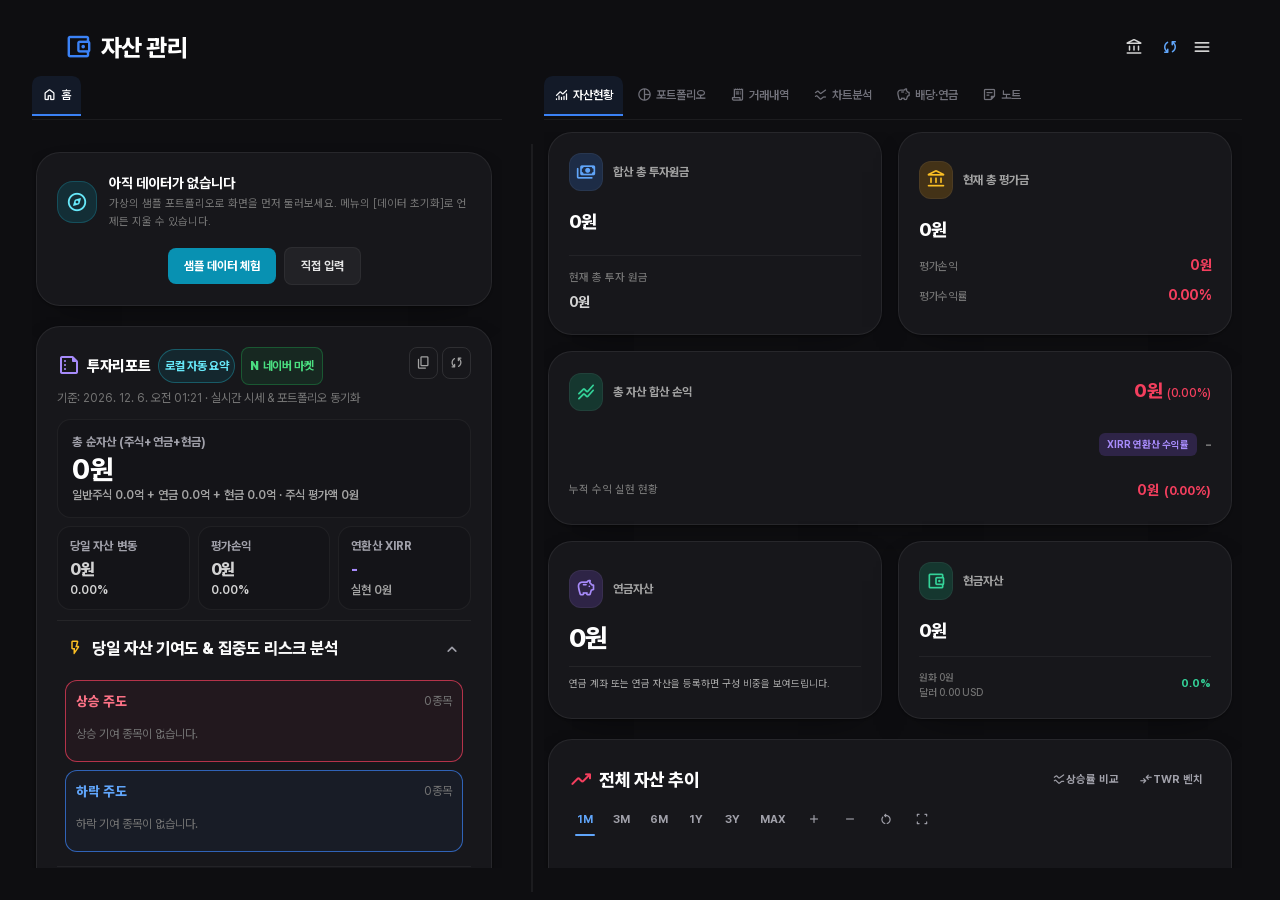
==== Asset_Management_System.html @ edea93a1 "Publish asset management web app v4.7.6" ====
<!DOCTYPE html>
<html lang="ko">
<head>
    <meta charset="UTF-8">
    <!-- 확대를 막으면 작은 글자를 보정할 방법이 없어진다. 핀치줌을 허용하고,
         포커스 시 자동 확대는 폼 컨트롤 글자 크기를 16px 로 두어 방지한다. -->
    <meta name="viewport" content="width=device-width, initial-scale=1.0, maximum-scale=5, viewport-fit=cover">
    <title>통합 자산 관리 시스템 v4.0 (디자인 · 시인성 개선)</title>
    <!-- offline 폴더의 리소스를 우선 사용하고, 파일이 없을 때만 외부 CDN으로 대체한다. -->





    <!-- Tailwind CSS -->
    <script src="offline/tailwindcss.cdn.js" onerror="this.onerror=null;document.write('&lt;script src=&quot;https://cdn.tailwindcss.com&quot;&gt;&lt;/script&gt;')"></script>

    <!-- 구글 머터리얼 심볼 (모던 아이콘) -->
    <link href="offline/material-symbols-rounded.css" rel="stylesheet" onerror="this.onerror=null;this.href='https://fonts.googleapis.com/css2?family=Material+Symbols+Rounded:opsz,wght,FILL,GRAD@20..48,100..700,0..1,-50..200'" />
    <!-- 로컬 아이콘 폰트 실패 시 레이아웃 보호용 fallback -->
    <script>
    (function () {
        var root = document.documentElement;
        var markIconStatus = function () {
            var ready = false;
            try {
                ready = !!(document.fonts && document.fonts.check && document.fonts.check("20px 'Material Symbols Rounded'"));
            } catch (e) {}
            if (ready) root.classList.add('icons-ready');
            else root.classList.remove('icons-ready');
        };
        if (document.fonts && document.fonts.load) {
            var timer = setTimeout(markIconStatus, 1200);
            document.fonts.load("20px 'Material Symbols Rounded'").then(function () {
                clearTimeout(timer);
                markIconStatus();
            }).catch(function () {
                clearTimeout(timer);
                markIconStatus();
            });
        } else {
            markIconStatus();
        }
    })();
    </script>

    
    
    <!-- 디자인 개선용 웹 폰트 (Pretendard) 추가 -->
    <link rel="stylesheet" as="style" href="offline/pretendardvariable.min.css" onerror="this.onerror=null;this.href='https://cdn.jsdelivr.net/gh/orioncactus/pretendard@latest/dist/web/variable/pretendardvariable.css'" />

    <!-- Chart.js 및 플러그인 -->
    <script src="offline/chart.js" onerror="this.onerror=null;document.write('&lt;script src=&quot;https://cdn.jsdelivr.net/npm/chart.js@4.4.7/dist/chart.umd.min.js&quot;&gt;&lt;/script&gt;')"></script>
    <script src="offline/hammerjs.js" onerror="this.onerror=null;document.write('&lt;script src=&quot;https://cdn.jsdelivr.net/npm/hammerjs@2.0.8/hammer.min.js&quot;&gt;&lt;/script&gt;')"></script>
    <script src="offline/chartjs-plugin-zoom.min.js" onerror="this.onerror=null;document.write('&lt;script src=&quot;https://cdn.jsdelivr.net/npm/chartjs-plugin-zoom@2.2.0/dist/chartjs-plugin-zoom.min.js&quot;&gt;&lt;/script&gt;')"></script>

    <style>
        /* ========================================================
           디자인 토큰 (v3.5.4)
           - 홈탭의 폰트 크기가 9~14.5px 연속체여서 제목·본문·캡션 위계가 없었다.
             6단계로 이산화하고, 최소 크기를 11.5px 로 올린다.
           - 색은 이미 사실상 고정된 팔레트를 토큰으로 승격만 한다.
             다크 룰과 body.light-mode 트윈 룰을 쌍으로 고쳐야 했던 문제를 없앤다.
           ======================================================== */

          :root {
            /* 폰트 스케일 (모바일 기준) */
              --ui-font-scale: 1;
            --ui-display-scale: 1;
            --fs-cap:  calc(11.5px * var(--ui-font-scale, 1));  /* 캡션·배지·상태줄 — 기존 9 / 9.5 / 10 / 10.5 를 흡수 */
              --fs-sm:   calc(13px * var(--ui-font-scale, 1));    /* 보조 텍스트 — 기존 11 / 11.2 / 12 */
              --fs-body: calc(14.5px * var(--ui-font-scale, 1));  /* 본문 — 기존 12.5 / 13 */
              --fs-h4:   calc(15.5px * var(--ui-font-scale, 1));  /* 아코디언 제목 — 기존 13.5 */
              --fs-h3:   calc(18px * var(--ui-font-scale, 1));    /* 카드 제목 — 모바일에서도 축소하지 않는다 */
              --fs-kpi:  calc(23px * var(--ui-font-scale, 1));    /* 홈 최대 글자. 마켓맵 등락률보다 커야 한다 */

            /* 표면 · 경계 */
              --surface-card:    linear-gradient(145deg, #1c1c1e 0%, #121212 100%);

            --surface-sunken:  rgba(0, 0, 0, 0.10);
            --surface-raised:  rgba(255, 255, 255, 0.04);
            --surface-hover:   rgba(255, 255, 255, 0.07);
            --border-subtle:   rgba(255, 255, 255, 0.05);
            --border-soft:     rgba(255, 255, 255, 0.09);

            /* 텍스트 4단 */
              --text-strong:    #fafafa;
            --text-secondary: #e4e4e7;
            --text-muted:     #a1a1aa;
            --text-faint:     #71717a;

            /* 등락 (한국 관행: 상승 적색 · 하락 청색) */
                            --rate-up:   #f43f5e;
                        --rate-down: #3b82f6;
            --rate-flat: #a1a1aa;

            /* 액센트 */
            --accent-violet:      #a78bfa;
            --accent-violet-soft: #c4b5fd;
            --accent-cyan:        #22d3ee;
            --accent-amber:       #fbbf24;
        }
        @media (min-width: 640px) {
            :root {
                --fs-cap:  calc(12px * var(--ui-font-scale, 1));
                --fs-sm:   calc(13.5px * var(--ui-font-scale, 1));
                --fs-body: calc(15px * var(--ui-font-scale, 1));
                --fs-h4:   calc(16.5px * var(--ui-font-scale, 1));
                --fs-h3:   calc(19px * var(--ui-font-scale, 1));
                --fs-kpi:  calc(27px * var(--ui-font-scale, 1));
            }
        }
        body.light-mode {
            --surface-card:    #ffffff;
            --surface-sunken:  rgba(15, 23, 42, 0.035);
            --surface-raised:  #f8fafc;
            --surface-hover:   #f1f5f9;
            --border-subtle:   #e2e8f0;
            --border-soft:     #cbd5e1;

            --text-strong:    #0f172a;
            --text-secondary: #334155;
            --text-muted:     #64748b;
            --text-faint:     #64748b;

            --rate-up:   #e11d48;
            --rate-down: #1d4ed8;
            --rate-flat: #475569;

            --accent-violet:      #6d28d9;
            --accent-violet-soft: #5b21b6;
            --accent-cyan:        #0891b2;
            --accent-amber:       #92400e;
        }
        .rate-up-text { color: var(--rate-up) !important; }
        .rate-down-text { color: var(--rate-down) !important; }
        body.neutral-mode { filter: grayscale(1); }

        /* 화면 회전 시 트랜지션 깜빡임 방지용 클래스 */
        .no-transition * {
            transition: none !important;
        }

        /* 기본 환경설정 및 모던 블랙 폰트 스택 적용 */
        body {
            background-color: #121212; /* 리얼 블랙 기반 */
            color: #f8fafc;
            font-family: "Pretendard Variable", Pretendard, -apple-system, BlinkMacSystemFont, system-ui, Roboto, "Helvetica Neue", Arial, sans-serif;
            margin: 0;
            padding: 0;
        }
        html.asset-popup-window { overflow: hidden; }
        html.asset-popup-window body { overflow-y: auto; overflow-x: hidden; }
        html.asset-popup-window body {
            margin: 0 !important;
            padding: 0 !important;
            width: 100vw;
            min-height: 100vh;
            background: #121212;
        }
        html.asset-popup-window #appShell {
            display: block;
            width: 100vw;
            max-width: none;
            min-height: 100vh;
            margin: 0 !important;
            padding: 0 !important;
            zoom: 1 !important;
        }
        html.asset-popup-window #appShell > *:not(.asset-popup-target):not(.asset-side-panel) { display: none !important; }
        html.asset-popup-window #appShell > .asset-popup-target {
            position: static !important;
            inset: auto !important;
            width: 100%;
            height: 100%;
            min-height: 0;
            padding: 16px !important;
            display: flex !important;
            background: #121212 !important;
            backdrop-filter: none !important;
            -webkit-backdrop-filter: none !important;
            box-sizing: border-box;
            overflow: visible;
        }
        html.asset-popup-window #appShell > .asset-popup-target > * {
            width: 100%;
            max-width: none;
            height: 100%;
            max-height: none;
            box-sizing: border-box;
            min-height: 0;
        }
        html.asset-popup-window #appShell > .asset-popup-target > .modern-card {
            border: 0;
            border-radius: 0;
            box-shadow: none;
        }
        html.asset-popup-window #appShell > .asset-popup-target .modern-card {
            min-height: 0;
        }
        html.asset-popup-window #appShell > .asset-popup-target .overflow-y-auto {
            min-height: 0;
            overflow-y: auto !important;
        }
        html.asset-popup-window #appShell > #stockModal {
            height: 100vh;
            min-height: 100vh;
            overflow: hidden;
            padding: 0 !important;
        }
        html.asset-popup-window #stockModal > .modern-card {
            height: 100vh;
            min-height: 0;
            overflow: hidden;
            border: 0 !important;
        }
        html.asset-popup-window #stockModal > .modern-card > div:nth-child(2) {
            flex: 1 1 auto;
            min-height: 0;
            overflow-y: scroll !important;
            overflow-x: hidden;
            overscroll-behavior: contain;
            -webkit-overflow-scrolling: touch;
        }
        .asset-side-panel {
            position: fixed !important;
            top: 0 !important;
            /* layoutAssetSidePanels가 계산한 오프셋을 앱 내부·별도 팝업 모두에 적용한다.
               기본값은 0이므로 단일 패널도 기존처럼 우측에 고정된다. */               
            right: var(--asset-side-right, 0px) !important;
            bottom: 0 !important;
            left: auto !important;
            width: var(--asset-side-panel-width, var(--asset-side-width, min(560px, 45vw))) !important;
            height: 100vh !important;
            max-height: none !important;
            padding: 16px !important;
            display: flex !important;
            align-items: stretch !important;
            justify-content: stretch !important;
            background: #121212 !important;
            border-left: 1px solid rgba(255, 255, 255, 0.12);
            backdrop-filter: none !important;
            -webkit-backdrop-filter: none !important;
            box-sizing: border-box;
            margin: 0 !important;
            overflow: hidden !important;
        }
        .asset-side-panel > *:not(.asset-side-resizer) {
            width: 100% !important;
            max-width: none !important;
            height: 100% !important;
            max-height: none !important;
            min-height: 0 !important;
            box-sizing: border-box;
        }
        .asset-side-panel > .modern-card {
            border-radius: 12px;
            box-shadow: -8px 0 30px rgba(0, 0, 0, 0.28);
            overflow: hidden;
        }
        .asset-side-panel .overflow-y-auto { min-height: 0; overflow-y: auto !important; overscroll-behavior: contain; -webkit-overflow-scrolling: touch; }
        /* 종목 상세 각 열의 스크롤바는 열 안쪽 여백을 만들지 않고 경계선 끝에 붙인다. */        
        .stock-detail-panel-scroll {
            min-width: 0;
            min-height: 0;
            /* stable은 실제 스크롤바 외에 여유 폭을 한 번 더 예약해
               패널 경계와 스크롤바 위치가 벌어지므로 기본(auto)로 둔다. */               
            scrollbar-gutter: auto;
        }
        .stock-detail-panel-scroll::-webkit-scrollbar { width: 6px; }
        .stock-detail-panel-scroll::-webkit-scrollbar-track { background: transparent; }
        .stock-detail-panel-scroll::-webkit-scrollbar-thumb { background: #3f3f46; border-radius: 4px; }
        body.light-mode .stock-detail-panel-scroll::-webkit-scrollbar-thumb { background: #cbd5e1; }
        .stock-detail-col-resizer {
            display: none;
            position: absolute !important;
            top: 0;
            /* 히트 영역은 넓게 유지하되 실제 표시선은 열 경계의 중앙에만 그린다. */            
            width: 14px;
            height: 100%;
            transform: translateX(-50%);
            z-index: 30;
            cursor: col-resize;
            /* none이면 터치 시작 지점이 이 경계선 위일 때 세로 스크롤 제스처 자체가
               막혀버린다. pan-y로 두면 세로 스와이프는 옆 패널의 네이티브 스크롤로
               넘어가고, 가로 드래그만 아래 JS의 리사이즈 로직이 가로챈다. */
            touch-action: pan-y;
            background: transparent;
        }
        .stock-detail-col-resizer::after {
            content: '';
            position: absolute;
            top: 0;
            bottom: 0;
            left: 50%;
            width: 1px;
            transform: translateX(-50%);
            background: rgba(255, 255, 255, .12);
            pointer-events: none;
        }
        body.light-mode .stock-detail-col-resizer::after { background: #d0d5dd; }
        html.asset-stock-popup-wide .stock-detail-col-resizer { display: block; }
        .stock-detail-col-resizer:hover,
        body.stock-detail-col-resizing .stock-detail-col-resizer {
            background: transparent;
        }
        .stock-detail-col-resizer:hover::after,
        body.stock-detail-col-resizing .stock-detail-col-resizer::after {
            width: 2px;
            background: rgba(59, 130, 246, 0.75);
        }
        /* 넓은 종목 상세 팝업은 요약/차트/매매이력을 독립 패널로 표시한다. */        
        @media (min-width: 768px) {
            html.asset-stock-popup-wide #stockModal > .modern-card > div:nth-child(2) {
                display: grid !important;
                grid-template-columns: var(--stock-summary-col, minmax(260px, 0.82fr)) var(--stock-chart-col, minmax(400px, 1.18fr)) var(--stock-history-col, minmax(300px, 0.82fr));
                grid-template-rows: minmax(0, 1fr);
                /* 드래그 핸들·스크롤바·패널 경계선을 같은 x축에 맞춘다.
                   각 패널 내부의 padding은 유지해 내용끼리의 여백은 보존한다. */                   
                gap: 0;
                align-items: stretch;
                overflow: hidden !important;
                overflow-x: hidden !important;
                overscroll-behavior: contain;
                -webkit-overflow-scrolling: touch;
            }
            html.asset-stock-popup-wide #stockModal > .modern-card > div:nth-child(2) > #stockSummaryPanel,
            html.asset-stock-popup-wide #stockModal > .modern-card > div:nth-child(2) > #chartContainer,
            html.asset-stock-popup-wide #stockModal > .modern-card > div:nth-child(2) > #modalHistoryPanel,
            html.asset-stock-popup-wide #stockModal > .modern-card > div:nth-child(2) > #histEditForm {
                /* 요약 열이 내용 폭만 차지하며 남기던 여유 폭을 없앤다.
                   스크롤바의 끝·드래그 핸들·다음 패널의 테두리가 일치한다. */                   
                width: 100%;
                max-width: 100%;
                min-width: 0;
                min-height: 0;
                overflow-y: auto !important;
                overflow-x: hidden !important;
                overscroll-behavior: contain;
                -webkit-overflow-scrolling: touch;
            }
            html.asset-stock-popup-wide #stockModal > .modern-card > div:nth-child(2) > #stockSummaryPanel {
                grid-column: 1;
                grid-row: 1;
            }
            html.asset-stock-popup-wide #stockModal > .modern-card > div:nth-child(2) > #chartContainer {
                grid-column: 2;
                grid-row: 1;
                margin-bottom: 0 !important;
                padding-left: 1rem !important;
                border-left: 1px solid rgba(255, 255, 255, 0.12);
            }
            html.asset-stock-popup-wide #stockModal > .modern-card > div:nth-child(2) > #modalHistoryPanel {
                grid-column: 3;
                grid-row: 1;
                border-left: 1px solid rgba(255, 255, 255, 0.12);
                padding-left: 1rem;
            }
            /* 경계선 양쪽의 내용 여백을 동일하게 맞춰 선이 두 패널 사이 중앙에 오도록 한다. */
            html.asset-stock-popup-wide #stockModal > .modern-card > div:nth-child(2) > #stockSummaryPanel {
                padding-right: 1rem !important;
            }
            html.asset-stock-popup-wide #stockModal > .modern-card > div:nth-child(2) > #chartContainer {
                padding-right: 1rem !important;
            }
            html.asset-stock-popup-wide #stockModal > .modern-card > div:nth-child(2) > #stockInfoPanel {
                padding-right: 1rem !important;
            }
            html.asset-stock-popup-wide #stockModal > .modern-card > div:nth-child(2) > #histEditForm {
                grid-column: 1 / -1;
                grid-row: 1;
                z-index: 2;
            }
            /* 현재가/노트 패널이 추가되면 거래 이력은 차트 아래에 배치한다. */
            html.asset-stock-popup-wide.asset-stock-popup-two-column #stockModal > .modern-card > div:nth-child(2) {
                grid-template-columns: var(--stock-summary-col, minmax(260px, 0.82fr)) var(--stock-chart-col, minmax(400px, 1.18fr));
                grid-template-rows: minmax(0, 1fr) minmax(0, 1fr);
            }
            html.asset-stock-popup-wide.asset-stock-popup-two-column #stockModal > .modern-card > div:nth-child(2) > #stockSummaryPanel {
                grid-column: 1;
                grid-row: 1 / span 2;
            }
            html.asset-stock-popup-wide.asset-stock-popup-two-column #stockModal > .modern-card > div:nth-child(2) > #chartContainer {
                grid-column: 2;
                grid-row: 1;
                border-left: 1px solid rgba(255, 255, 255, 0.12);
            }
            html.asset-stock-popup-wide.asset-stock-popup-two-column #stockModal > .modern-card > div:nth-child(2) > #modalHistoryPanel {
                grid-column: 2;
                grid-row: 2;
                border-left: 1px solid rgba(255, 255, 255, 0.12);
                border-top: 1px solid rgba(255, 255, 255, 0.12);
                padding-left: 1rem;
            }
            /* 보조 창이 없는 중간 폭: 좌측은 요약+이력, 우측은 차트만 분리한다. */
            html.asset-stock-popup-wide.asset-stock-popup-two-column:not(.asset-stock-popup-with-side) #stockModal > .modern-card > div:nth-child(2) {
                grid-template-rows: minmax(0, 1fr);
            }
            html.asset-stock-popup-wide #stockInfoPanel {
                grid-column: 1; grid-row: 1;
                min-width: 0; min-height: 0;
                overflow-y: auto; overflow-x: hidden;
                overscroll-behavior: contain;
                -webkit-overflow-scrolling: touch;
            }
        }
        /* 종목 팝업에서 보조 모달을 여러 개 열면 최신 패널이 가장 오른쪽에 놓인다. */
        html.asset-popup-window.asset-stock-popup .asset-side-panel {
            right: var(--asset-side-right, 0px) !important;
        }
        /* APK/터치 기기는 새 WebView 대신 현재 페이지 위에 큰 종목 상세 창을 연다. */
       html.asset-stock-embedded body { overflow: hidden; }
        html.asset-stock-embedded #stockModal { inset: 12px; padding: 0 !important; z-index: 250; }
        html.asset-stock-embedded body.asset-side-panel-open #stockModal {
            right: calc(12px + var(--asset-side-total-width, 0px));
        }
        html.asset-stock-embedded #stockModal > .modern-card {
            width: 100%; max-width: none; height: 100%; max-height: 100%; min-height: 0; border-radius: 16px;
        }
        html.asset-stock-embedded #stockModal > .modern-card > div:nth-child(2) {
            min-height: 0; overflow-x: hidden; overscroll-behavior: contain;
        }
        /* 종목 상세 분석 팝업은 APK/WebView·DeX·태블릿에서 전체화면과 창모드를
           사용자가 직접 전환할 수 있게 한다. */           
        html.asset-stock-modal-fullscreen #stockModal {
            inset: 0 !important;
            width: 100vw !important;
            height: 100vh !important;
            height: 100dvh !important;
            min-height: 100vh !important;
            min-height: 100dvh !important;
            margin: 0 !important;
            padding: 0 !important;
            align-items: stretch !important;
            justify-content: stretch !important;
            border-radius: 0 !important;
            background: #121212 !important;
        }
        html.asset-stock-modal-fullscreen #stockModal > .modern-card {
            width: 100vw !important;
            max-width: none !important;
            height: 100vh !important;
            height: 100dvh !important;
            max-height: none !important;
            min-height: 0 !important;
            margin: 0 !important;
            border-radius: 0 !important;
            border: 0 !important;
            box-shadow: none !important;
        }
        html.asset-stock-modal-fullscreen #stockModal > .modern-card > div:nth-child(2) {
            min-height: 0 !important;
            overflow: hidden !important;
        }
        /* 좁은 화면의 전체화면 종목 팝업은 본문 전체를 하나의 세로 스크롤 영역으로 사용한다. */        
        @media (max-width: 767px) {
            html.asset-stock-modal-fullscreen #stockModal > .modern-card > div:nth-child(2) {
                min-height: 0 !important;
                overflow-y: auto !important;
                overflow-x: hidden !important;
                overscroll-behavior: contain;
                -webkit-overflow-scrolling: touch;
            }
        }
        /* 창모드는 작은 여백을 두되 화면 안에서만 움직이도록 고정한다. */        
        html.asset-stock-modal-windowed #stockModal {
            inset: 12px !important;
            width: calc(100vw - 24px) !important;
            height: calc(100vh - 24px) !important;
            height: calc(100dvh - 24px) !important;
            min-height: 0 !important;
            margin: 0 !important;
            padding: 0 !important;
            align-items: stretch !important;
            justify-content: stretch !important;
            border-radius: 16px !important;
        }
        html.asset-stock-modal-windowed #stockModal > .modern-card {
            width: 100% !important;
            max-width: none !important;
            height: 100% !important;
            max-height: none !important;
            min-height: 0 !important;
            border-radius: 16px !important;
        }
        @media (pointer: coarse) {
            .stock-detail-col-resizer { width: 14px !important; background: transparent !important; }
            .asset-side-resizer { width: 14px !important; background: rgba(128, 128, 128, 0.12); }
            #stockModal > .modern-card > div:first-child button { min-width: 28px; min-height: 28px; }
        }
        .asset-side-resizer {
            position: absolute !important;
            top: 0 !important;
            bottom: 0 !important;
            left: -4px !important;
            width: 8px !important;
            height: 100% !important;
            z-index: 20 !important;
            cursor: col-resize;
            touch-action: none;
            background: transparent;
        }
        .asset-side-resizer:hover,
        body.asset-side-resizing .asset-side-resizer {
            background: rgba(59, 130, 246, 0.55);
        }
        @media (min-width: 768px) {
            html:not(.asset-stock-embedded) body.asset-side-panel-open #appShell {
                width: calc(100% - var(--asset-side-total-width, var(--asset-side-width, min(560px, 45vw)))) !important;
                max-width: none !important;
                margin-left: 0 !important;
                margin-right: var(--asset-side-total-width, var(--asset-side-width, min(560px, 45vw))) !important;
            }
        }
        @media (min-width: 768px) and (pointer: fine) {
            #globalSettingsMenu {
                position: fixed !important;
                /* 위치는 positionSettingsMenu()가 메뉴 버튼 기준으로 계산해 변수로 넣는다.
                   변수가 없을 때의 기본값은 기존과 같은 화면 우측 상단이다. */
                top: var(--settings-menu-top, 72px) !important;
                right: var(--settings-menu-right, 16px) !important;
                left: var(--settings-menu-left, auto) !important;
                margin-top: 0 !important;
                width: 360px !important;
                max-width: calc(100vw - 32px) !important;
                max-height: calc(100vh - 88px) !important;
            }
        }
        /* 다중 레이아웃에서는 우측 보조 팝업 패널이 상단 헤더의 메뉴 버튼을
           덮지 않도록 헤더를 보조 패널보다 위에 둔다. */
        html.main-wide-layout #topHeader { z-index: 400 !important; }
        #rowContextMenu, #globalHistContextMenu { z-index: 1000 !important; }
        @media (max-width: 767px) {
            #tradeAddModal,
            #stockModal,
            #tickerModal,
            #accountModal,
            #globalHistEditModal,
            #priceAdjustModal,
            #calendarMonthPickerModal,
            #dividendInputModal,
            #dividendManageModal,
            #dividendEditModal,
            #stockNoteModal,
            #pensionAddModal,
            #pensionCalcModal,
            #legacyPensionAddModal,
            #legacyPensionCalcModal,
            #displaySettingsModal,
            #layoutSettingsModal,
            #hiddenZeroStockModal,
            #settingsConfigModal,
            #dataManagementModal,
            #dataResetModal,
            #taxModal {
                top: 0 !important;
                right: 0 !important;
                bottom: 0 !important;
                left: 0 !important;
                width: 100vw !important;
                height: 100dvh !important;
                min-height: 100dvh !important;
                margin: 0 !important;
                padding: 0 !important;
                background: rgba(0, 0, 0, 0.70) !important;
                backdrop-filter: none !important;
                -webkit-backdrop-filter: none !important;
                align-items: center !important;
                justify-content: center !important;
            }
            #stockModal {
                align-items: stretch !important;
                justify-content: stretch !important;
                background: #121212 !important;
            }
            #stockModal > .modern-card {
                width: 100% !important;
                max-width: none !important;
                height: 100dvh !important;
                max-height: none !important;
                border-radius: 0 !important;
                border: 0 !important;
                box-shadow: none !important;
            }
            #stockModal > .modern-card > div:nth-child(2) {
                min-height: 0 !important;
                overflow-y: auto !important;
                -webkit-overflow-scrolling: touch;
            }
        }
        /* 휴대폰 가로 모드 전용: 큰 태블릿의 우측 패널까지 전체 화면으로 덮지 않는다. */
        @media (max-width: 767px) and (orientation: landscape) and (pointer: coarse) and (hover: none) {
            body {
                padding: 0 !important;
            }
            #appShell {
                width: 100vw !important;
                min-height: 100dvh !important;
                margin: 0 !important;
                padding: 0 !important;
                zoom: 1 !important;
            }
            #tradeAddModal,
            #stockModal,
            #tickerModal,
            #accountModal,
            #globalHistEditModal,
            #priceAdjustModal,
            #calendarMonthPickerModal,
            #dividendInputModal,
            #dividendManageModal,
            #dividendEditModal,
            #stockNoteModal,
            #pensionAddModal,
            #pensionCalcModal,
            #legacyPensionAddModal,
            #legacyPensionCalcModal,
            #displaySettingsModal,
            #layoutSettingsModal,
            #hiddenZeroStockModal,
            #settingsConfigModal,
            #dataManagementModal,
            #dataResetModal,
            #taxModal {
                top: 0 !important;
                right: 0 !important;
                bottom: 0 !important;
                left: 0 !important;
                width: 100vw !important;
                height: 100dvh !important;
                min-height: 100dvh !important;
                margin: 0 !important;
                padding: 0 !important;
                background: rgba(0, 0, 0, 0.70) !important;
                backdrop-filter: none !important;
                -webkit-backdrop-filter: none !important;
                align-items: center !important;
                justify-content: center !important;
            }
            #stockModal {
                align-items: stretch !important;
                justify-content: stretch !important;
                background: #121212 !important;
            }
            #stockModal > .modern-card {
                width: 100vw !important;
                max-width: none !important;
                height: 100dvh !important;
                max-height: none !important;
                margin: 0 !important;
                padding: 0 !important;
                border: 0 !important;
                border-radius: 0 !important;
                box-shadow: none !important;
            }
            #stockModal > .modern-card > div:nth-child(2) {
                min-height: 0 !important;
                overflow-y: auto !important;
                -webkit-overflow-scrolling: touch;
            }
        }
        ::-webkit-scrollbar { width: 6px; height: 6px; }
        ::-webkit-scrollbar-thumb { background: #3f3f46; border-radius: 4px; }

        /* 고정폭 숫자 */
        .tabular-nums { font-variant-numeric: tabular-nums; }

        /* 인터랙션 트랜지션 */
        .transition-all-fast { transition: all 0.25s cubic-bezier(0.4, 0, 0.2, 1); }

        /* 반투명 블러 효과 (Glassmorphism) */
        .glass-header {
            background: rgba(18, 18, 18, 0.75) !important;
            backdrop-filter: blur(16px);
            -webkit-backdrop-filter: blur(16px);
            border-bottom: 1px solid rgba(255, 255, 255, 0.05);
        }

        /* 종목 관리 팝업은 블러 없이 어두운 투명 배경을 사용한다. */
        #hiddenZeroStockModal {
            background: rgba(0, 0, 0, 0.6) !important;
            backdrop-filter: none !important;
            -webkit-backdrop-filter: none !important;
        }
        body.light-mode #hiddenZeroStockModal {
            background: rgba(15, 23, 42, 0.5) !important;
        }

        /* ====== 상단 기능 탭 (2번째 줄) ====== */
        .main-tab { color: #71717a; border-color: transparent; }
        .main-tab:hover { color: #d4d4d8; }
        .main-tab.active { color: #ffffff; border-color: #3b82f6; }
        .main-tab .icon { color: inherit; }
        body.light-mode .main-tab { color: #64748b; }
        body.light-mode .main-tab:hover { color: #1e293b; }
        body.light-mode .main-tab.active { color: #0f172a; border-color: #2563eb; }
        /* 패널 표시·스크롤은 아래 공통 레이아웃 규칙에서 관리한다. */
        .main-home-col-resizer {
            position: absolute !important;
            top: 0;
            /* 클릭 영역은 유지하고 실제 표시선만 패널 경계 중앙에 얇게 그린다. */            
            width: 14px;
            height: 100%;
            transform: translateX(-50%);
            z-index: 30;
            cursor: col-resize;
            touch-action: none;
            background: transparent;
        }
        .main-home-col-resizer::after,
        .main-middle-col-resizer::after {
            content: '';
            position: absolute;
            top: var(--main-panel-divider-top, 0px);
            bottom: 0;
            left: 50%;
            width: 1px;
            transform: translateX(-50%);
            background: rgba(255, 255, 255, .12);
            pointer-events: none;
        }
        body.light-mode .main-home-col-resizer::after,
        body.light-mode .main-middle-col-resizer::after { background: #d0d5dd; }
        .main-home-col-resizer:hover,
        body.main-home-col-resizing .main-home-col-resizer {
            background: transparent;
        }
        .main-home-col-resizer:hover::after,
        body.main-home-col-resizing .main-home-col-resizer::after,
        .main-middle-col-resizer:hover::after,
        body.main-panel-col-resizing .main-middle-col-resizer::after {
            width: 2px;
            background: rgba(59, 130, 246, 0.75);
        }
        .main-middle-col-resizer { position: absolute !important; top: 0; width: 14px; height: 100%; transform: translateX(-50%); z-index: 30; cursor: col-resize; touch-action: none; background: transparent; }
        .main-middle-col-resizer:hover, body.main-panel-col-resizing .main-middle-col-resizer { background: transparent; }
        html.main-wide-layout .main-layout-panel > #sec_marketintel { margin-top: 0 !important; }
        /* 설정 가능한 1·2·3단 메인 패널 */        
        .main-layout-panel { display: contents; min-width: 0; min-height: 0; }
        /* 넓은 레이아웃에서도 탭 바는 고정하고 실제 내용만 스크롤한다. */
        .main-panel-content { display: contents; min-width: 0; min-height: 0; }
        .main-panel-nav { display: none; align-items: center; gap: .25rem; overflow-x: auto; overflow-y: hidden; scrollbar-width: none; -ms-overflow-style: none; border-bottom: 1px solid rgba(255,255,255,.06); margin-bottom: .75rem; padding-bottom: .15rem; }
        .main-panel-nav::-webkit-scrollbar { display: none; }
        .main-panel-empty { color: #71717a; font-size: .75rem; font-weight: 700; padding: .55rem .25rem; }
        /* 다중 레이아웃 패널 상단 탭: 길게 눌러 드래그로 다른 패널로 이동 */
        .main-panel-tab { touch-action: manipulation; }
        .main-panel-tab.is-dragging { opacity: .35; }
        html.main-panel-drag-active { user-select: none; -webkit-user-select: none; }
        html.main-panel-drag-active .main-layout-panel { transition: outline-color .15s ease, background-color .15s ease; outline: 1px dashed rgba(59,130,246,.35); outline-offset: -1px; }
        html.main-panel-drag-active .main-layout-panel.main-panel-drop-target { outline: 2px solid #3b82f6; outline-offset: -2px; background-color: rgba(59,130,246,.07); }
        .main-panel-tab-ghost { position: fixed; z-index: 400; left: 0; top: 0; transform: translate(-50%, -130%); pointer-events: none; display: flex; align-items: center; gap: .25rem; padding: .5rem .75rem; border-radius: .6rem; font-size: 11px; font-weight: 700; white-space: nowrap; color: #fff; background: #2563eb; box-shadow: 0 8px 20px rgba(0,0,0,.35); }
        .main-panel-tab-ghost .icon, .main-panel-tab-ghost { color: #fff; }
        html.main-wide-layout body { overflow: hidden !important; }
        html.main-wide-layout #appShell { display: grid !important; grid-template-rows: auto minmax(0, 1fr); column-gap: 1rem; row-gap: 0; max-width: none !important; min-height: calc(100vh - 4rem); height: calc(100vh - 4rem); margin-left: 0 !important; }
        html.main-wide-layout #topHeader { grid-column: 1 / -1; grid-row: 1; margin: 0 !important; min-width: 0; }
        html.main-wide-layout .main-layout-panel { display: grid; grid-template-rows: auto minmax(0, 1fr); grid-row: 2; min-width: 0; min-height: 0; overflow: hidden; overscroll-behavior: contain; padding: 0; box-sizing: border-box; margin-top: 0 !important; margin-bottom: 0 !important; }
        html.main-wide-layout .main-panel-content { display: block; min-width: 0; min-height: 0; overflow-y: auto; overflow-x: hidden; overscroll-behavior: contain; -webkit-overflow-scrolling: touch; scrollbar-gutter: stable; padding: 0 .25rem 1.5rem; box-sizing: border-box; }
        /* 패널 자체 폭을 기준으로 내부 그리드·툴바를 좁은 화면처럼 재배치한다. */
        html.main-wide-layout .main-layout-panel { container: mainpanel / inline-size; }
        html.main-wide-layout .main-layout-panel.panel-narrow [class~="md:flex-row"],
        html.main-wide-layout .main-layout-panel.panel-narrow [class~="lg:flex-row"] { flex-direction: column !important; }
        html.main-wide-layout .main-layout-panel.panel-narrow [class~="md:flex-nowrap"] { flex-wrap: wrap !important; }
        html.main-wide-layout .main-layout-panel.panel-narrow [class~="md:w-auto"],
        html.main-wide-layout .main-layout-panel.panel-narrow [class~="lg:w-auto"] { width: 100% !important; min-width: 0 !important; }
        html.main-wide-layout .main-layout-panel.panel-narrow [class~="md:whitespace-nowrap"],
        html.main-wide-layout .main-layout-panel.panel-narrow [class~="lg:whitespace-nowrap"] { white-space: normal !important; }
        html.main-wide-layout .main-layout-panel.panel-narrow [class~="md:grid-cols-4"],
        html.main-wide-layout .main-layout-panel.panel-narrow [class~="md:grid-cols-3"] { grid-template-columns: repeat(2, minmax(0, 1fr)) !important; }
        html.main-wide-layout .main-layout-panel.panel-narrow [class~="md:grid-cols-2"],
        html.main-wide-layout .main-layout-panel.panel-narrow [class~="lg:grid-cols-3"] { grid-template-columns: minmax(0, 1fr) !important; }
        html.main-wide-layout .main-layout-panel.panel-narrow [class~="lg:col-span-1"],
        html.main-wide-layout .main-layout-panel.panel-narrow [class~="lg:col-span-2"] { grid-column: span 1 / span 1 !important; }
        html.main-wide-layout .main-layout-panel.panel-narrow .overflow-x-hidden { overflow-x: auto !important; }
        @container mainpanel (max-width: 767px) {
            html.main-wide-layout .main-layout-panel [class~="md:flex-row"],
            html.main-wide-layout .main-layout-panel [class~="lg:flex-row"] { flex-direction: column !important; }
            html.main-wide-layout .main-layout-panel [class~="md:flex-nowrap"] { flex-wrap: wrap !important; }
            html.main-wide-layout .main-layout-panel [class~="md:w-auto"],
            html.main-wide-layout .main-layout-panel [class~="lg:w-auto"] { width: 100% !important; min-width: 0 !important; }
            html.main-wide-layout .main-layout-panel [class~="md:whitespace-nowrap"],
            html.main-wide-layout .main-layout-panel [class~="lg:whitespace-nowrap"] { white-space: normal !important; }
            html.main-wide-layout .main-layout-panel [class~="md:grid-cols-4"],
            html.main-wide-layout .main-layout-panel [class~="md:grid-cols-3"] { grid-template-columns: repeat(2, minmax(0, 1fr)) !important; }
            html.main-wide-layout .main-layout-panel [class~="md:grid-cols-2"],
            html.main-wide-layout .main-layout-panel [class~="lg:grid-cols-3"] { grid-template-columns: minmax(0, 1fr) !important; }
            html.main-wide-layout .main-layout-panel [class~="lg:col-span-1"],
            html.main-wide-layout .main-layout-panel [class~="lg:col-span-2"] { grid-column: span 1 / span 1 !important; }
            html.main-wide-layout .main-layout-panel .overflow-x-hidden { overflow-x: auto !important; }
        }
        @container mainpanel (max-width: 520px) {
            html.main-wide-layout .main-layout-panel [class~="grid-cols-2"],
            html.main-wide-layout .main-layout-panel [class~="md:grid-cols-4"],
            html.main-wide-layout .main-layout-panel [class~="md:grid-cols-3"],
            html.main-wide-layout .main-layout-panel [class~="md:grid-cols-2"],
            html.main-wide-layout .main-layout-panel [class~="lg:grid-cols-3"] { grid-template-columns: minmax(0, 1fr) !important; }
            html.main-wide-layout .main-layout-panel [class~="md:flex-row"],
            html.main-wide-layout .main-layout-panel [class~="lg:flex-row"] { align-items: stretch !important; }
        }

        /* 패널 폭이 좁으면 sm 중단점 유틸리티도 좁은 화면 기준으로 되돌린다. */
        html.main-wide-layout .main-layout-panel.panel-narrow [class~="sm:flex-row"] { flex-direction: column !important; }
        html.main-wide-layout .main-layout-panel.panel-narrow [class~="sm:flex-nowrap"] { flex-wrap: wrap !important; }
        html.main-wide-layout .main-layout-panel.panel-narrow [class~="sm:w-auto"] { width: 100% !important; min-width: 0 !important; }
        html.main-wide-layout .main-layout-panel.panel-narrow [class~="sm:whitespace-nowrap"] { white-space: normal !important; }
        html.main-wide-layout .main-layout-panel.panel-narrow [class~="sm:grid-cols-3"] { grid-template-columns: repeat(2, minmax(0, 1fr)) !important; }
        html.main-wide-layout .main-layout-panel.panel-narrow [class~="sm:grid-cols-2"] { grid-template-columns: minmax(0, 1fr) !important; }
        html.main-wide-layout .main-layout-panel.panel-narrow [class~="sm:col-span-1"],
        html.main-wide-layout .main-layout-panel.panel-narrow [class~="sm:col-span-2"] { grid-column: span 1 / span 1 !important; }
        /* 패널 폭이 좁을 때 홈 기여도와 포트폴리오를 모바일 카드형으로 강제한다. */
        html.main-wide-layout .main-layout-panel.panel-narrow .briefing-section-body > [class~="sm:grid-cols-2"] { grid-template-columns: minmax(0, 1fr) !important; }
        /* Legend tables adapt to their own width, including narrow desktop panels. */
        .portfolio-content { min-width: 0; padding-inline: 12px; }
        .portfolio-legend-wrap { min-width: 0; width: 100%; margin-top: 14px; border-block: 1px solid rgba(148,163,184,.15); overflow: hidden; container: portfoliolegend / inline-size; }
        .portfolio-legend-table { width: 100%; table-layout: fixed; border-collapse: collapse; color: #e5e5e5; font-variant-numeric: tabular-nums; }
        .portfolio-legend-table .legend-col-name { width: 23%; }
        .portfolio-legend-table .legend-col-weight { width: 9%; }
        .portfolio-legend-table .legend-col-value { width: 19%; }
        .portfolio-legend-table .legend-col-basis { width: 19%; }
        .portfolio-legend-table .legend-col-profit { width: 19%; }
        .portfolio-legend-table .legend-col-rate { width: 11%; }
        .portfolio-legend-table th { padding: 8px 5px; background: rgba(148,163,184,.07); color: #a3a3a3; font-size: calc(11px * var(--ui-font-scale, 1)); font-weight: 600; text-align: right; white-space: nowrap; }
        .portfolio-legend-table td { padding: 9px 5px; border-top: 1px solid rgba(148,163,184,.1); vertical-align: middle; font-size: calc(12px * var(--ui-font-scale, 1)); text-align: right; white-space: nowrap; }
        .portfolio-legend-table th:first-child, .portfolio-legend-table td:first-child { text-align: left; }
        .portfolio-legend-table tbody tr:hover, .portfolio-legend-table tbody tr:focus-within { background: rgba(148,163,184,.055); }
        .portfolio-legend-identity { display: flex; align-items: center; gap: 7px; min-width: 0; }
        .portfolio-legend-dot { display: inline-block; width: 7px; height: 7px; border-radius: 50%; flex-shrink: 0; }
        .portfolio-legend-name { display: block; min-width: 0; max-width: 100%; padding: 2px 0; background: transparent; border: 0; color: inherit; text-align: left; font-size: inherit; font-weight: 700; line-height: 1.5; overflow: hidden; text-overflow: ellipsis; white-space: nowrap; }
        button.portfolio-legend-name { cursor: pointer; }
        button.portfolio-legend-name:hover { color: #60a5fa; }
        button.portfolio-legend-name:focus-visible { outline: 2px solid #60a5fa; outline-offset: 2px; border-radius: 3px; }
        .portfolio-legend-value { color: #f5f5f5; font-weight: 700; }
        .portfolio-legend-muted { color: #a3a3a3; font-weight: 500; }
        .portfolio-legend-compact { display: none; }
        .portfolio-column-sort { display: inline-flex; align-items: center; justify-content: flex-end; gap: 3px; max-width: 100%; min-height: 28px; padding: 0; background: transparent; color: inherit; font: inherit; cursor: pointer; }
        th:first-child .portfolio-column-sort { justify-content: flex-start; }
        .portfolio-sort-arrow { font-size: 8px; color: #737373; }
        th[aria-sort="ascending"] .portfolio-column-sort, th[aria-sort="descending"] .portfolio-column-sort,
        th[aria-sort="ascending"] .portfolio-sort-arrow, th[aria-sort="descending"] .portfolio-sort-arrow { color: #60a5fa; }
        .portfolio-column-sort:hover { color: #60a5fa; }
        .portfolio-column-sort:focus-visible { outline: 2px solid #60a5fa; outline-offset: 2px; border-radius: 3px; }
        .portfolio-sort-label, .portfolio-allocation-sort { display: none; }
        .portfolio-account-child-row { background: rgba(148,163,184,.035); }
        .portfolio-account-child-row[hidden] { display: none !important; }
        .portfolio-account-child-row .portfolio-legend-name { font-weight: 500; color: #a3a3a3; }
        .portfolio-account-child-row .portfolio-legend-identity { padding-left: 0; }
        .portfolio-account-child-indent { display: inline-flex; align-items: center; justify-content: center; width: 18px; flex-shrink: 0; color: #737373; font-size: 12px; }
        .portfolio-account-child-weight .holding-expand-spacer { width: 37px; }
        .portfolio-account-expand { width: 18px; min-height: 24px; }
        @container portfoliolegend (min-width: 560px) {
            .portfolio-legend-table .portfolio-legend-name { overflow: hidden; text-overflow: ellipsis; white-space: nowrap; }
        }
        @container portfoliolegend (min-width: 560px) and (max-width: 1050px) {
            .portfolio-legend-table .legend-col-name { width: 20%; }
            .portfolio-legend-table .legend-col-weight { width: 8%; }
            .portfolio-legend-table .legend-col-value, .portfolio-legend-table .legend-col-basis, .portfolio-legend-table .legend-col-profit { width: 21%; }
            .portfolio-legend-table .legend-col-rate { width: 9%; }
            .portfolio-legend-table th, .portfolio-legend-table td { padding-inline: 3px; font-size: clamp(9px, 1.65cqi, 11px); }
            .portfolio-legend-table .portfolio-legend-identity { gap: 4px; }
        }
        @container portfoliolegend (width < 560px) {
            .portfolio-allocation-sort { display: flex; justify-content: flex-end; gap: 5px; padding: 7px 0; }
            .portfolio-legend-table .portfolio-column-sort { display: none; }
            .portfolio-legend-table .portfolio-sort-label { display: inline; }
            .portfolio-legend-table .legend-col-weight, .portfolio-legend-table .legend-col-basis, .portfolio-legend-table .legend-col-rate,
            .portfolio-legend-table .legend-wide-cell { display: none; }
            .portfolio-legend-table .legend-col-name { width: 36%; }
            .portfolio-legend-table .legend-col-value { width: 35%; }
            .portfolio-legend-table .legend-col-profit { width: 29%; }
            .portfolio-legend-table th { padding: 8px 7px; font-size: calc(10px * var(--ui-font-scale, 1)); }
            .portfolio-legend-table td { padding: 9px 7px; font-size: calc(11px * var(--ui-font-scale, 1)); }
            .portfolio-legend-compact { display: block; margin-top: 4px; line-height: 1.4; }
            .portfolio-legend-table th .portfolio-legend-compact { margin-top: 2px; font-size: calc(9px * var(--ui-font-scale, 1)); font-weight: 400; color: #737373; }
            .portfolio-legend-table td:first-child > .portfolio-legend-compact { color: #a3a3a3; display: flex; align-items: center; gap: 2px; }
            .holding-expand-wide { display: none !important; }
            .portfolio-legend-identity { gap: 6px; }
        }
        @container portfoliolegend (max-width: 350px) {
            .portfolio-legend-table th, .portfolio-legend-table td { padding-left: 5px; padding-right: 5px; }
            .portfolio-legend-table td { font-size: calc(10px * var(--ui-font-scale, 1)); }
            .portfolio-legend-name { font-size: calc(11px * var(--ui-font-scale, 1)); }
        }
        body.light-mode .portfolio-legend-wrap { border-color: #e2e8f0; }
        body.light-mode .portfolio-legend-table, body.light-mode .portfolio-legend-value { color: #1e293b; }
        body.light-mode .portfolio-legend-table th { background: #f1f5f9; color: #475569; }
        body.light-mode .portfolio-legend-muted, body.light-mode .portfolio-legend-table td:first-child > .portfolio-legend-compact { color: #64748b; }
        body.light-mode .portfolio-account-child-row { background: rgba(148,163,184,.08); }
        body.light-mode .portfolio-account-child-row .portfolio-legend-name { color: #64748b; }
        /* 도넛 차트 우측 상단 분류 요약: 종목 모드는 업종, 계좌 모드는 계좌 종류 기준. */
        .donut-class-summary { min-width: 0; margin-bottom: 12px; padding: 11px 12px; border: 1px solid rgba(148,163,184,.16); border-radius: 14px; background: rgba(148,163,184,.06); container: donutclass / inline-size; }
        .donut-class-summary[hidden] { display: none; }
        .donut-class-head { display: flex; flex-wrap: wrap; align-items: baseline; justify-content: space-between; gap: 2px 8px; margin-bottom: 8px; }
        .donut-class-head h4 { color: #e5e5e5; font-size: 11px; font-weight: 800; letter-spacing: -.01em; }
        .donut-class-head span { color: #a3a3a3; font-size: 10px; font-variant-numeric: tabular-nums; white-space: nowrap; }
        .donut-class-bar { display: flex; width: 100%; height: 5px; overflow: hidden; border-radius: 5px; background: rgba(148,163,184,.12); }
        .donut-class-bar > span { height: 100%; flex-shrink: 0; }
        .donut-class-list { display: grid; grid-template-columns: repeat(2, minmax(0, 1fr)); gap: 3px 12px; margin-top: 8px; }
        .donut-class-row { display: flex; align-items: center; gap: 5px; min-width: 0; color: #d4d4d4; font-size: 11px; line-height: 1.5; }
        .donut-class-row i { width: 6px; height: 6px; border-radius: 50%; flex-shrink: 0; }
        .donut-class-row em { min-width: 0; flex: 1 1 auto; font-style: normal; overflow: hidden; text-overflow: ellipsis; white-space: nowrap; }
        .donut-class-row b { flex: 0 0 auto; color: #f5f5f5; font-weight: 700; font-variant-numeric: tabular-nums; }
        .donut-class-row small { flex: 0 0 auto; color: #a3a3a3; font-size: 10px; font-variant-numeric: tabular-nums; }
        .donut-class-note { margin-top: 7px; color: #a3a3a3; font-size: 9px; line-height: 1.5; }
        @container donutclass (max-width: 380px) { .donut-class-list { grid-template-columns: minmax(0, 1fr); } }
        /* 도넛은 캔버스 가운데에만 그려지므로 넓을 때는 남는 오른쪽 위 공간에 겹쳐 올린다.
           기준은 화면 폭이 아니라 이 카드의 폭이다(분할 레이아웃에서는 화면이 넓어도 카드가 좁다).
           카드가 좁으면 왼쪽 라벨 자리를 뺏지 않도록 차트 아래 흐름에 그대로 둔다. */
        #donutChartContainer { position: relative; container: donutwrap / inline-size; }
        @container donutwrap (min-width: 640px) {
            #donutChartContainer .donut-class-summary {
                position: absolute; top: 0; right: 0; z-index: 2; margin-bottom: 0;
                width: min(320px, 42%); max-height: 14rem; overflow-y: auto;
                background: rgba(24,24,27,.9); backdrop-filter: blur(3px);
            }
            body.light-mode #donutChartContainer .donut-class-summary { background: rgba(248,250,252,.94); }
        }
        body.light-mode .donut-class-summary { border-color: #e2e8f0; background: #f8fafc; }
        body.light-mode .donut-class-head h4 { color: #1e293b; }
        body.light-mode .donut-class-head span, body.light-mode .donut-class-row small, body.light-mode .donut-class-note { color: #64748b; }
        body.light-mode .donut-class-row { color: #334155; }
        body.light-mode .donut-class-row b { color: #0f172a; }
        /* Integrated holdings use the available card width, also inside nested panels. */
        .portfolio-holdings-wrap { min-width: 0; container: portfolioholdings / inline-size; margin-top: 12px; }
        .portfolio-holdings-toolbar { display: flex; align-items: center; justify-content: space-between; flex-wrap: wrap; gap: 6px; margin-bottom: 9px; color: #a3a3a3; font-size: 10px; }
        .portfolio-holdings-toolbar > div { display: none; gap: 5px; margin-left: auto; }
        .portfolio-holdings-toolbar select, .portfolio-allocation-sort select { padding: 5px 7px; max-width: 130px; min-height: 30px; border: 1px solid rgba(148,163,184,.2); border-radius: 7px; background: #18181b; color: #d4d4d4; font-size: 10px; }
        .portfolio-holdings-frame { border-block: 1px solid rgba(148,163,184,.14); overflow: hidden; }
        .portfolio-holdings-table { width: 100%; table-layout: fixed; border-collapse: collapse; color: #e5e5e5; font-variant-numeric: tabular-nums; }
        .portfolio-holdings-table .holding-col-name { width: 25%; }
        .portfolio-holdings-table .holding-col-quantity { width: 10%; }
        .portfolio-holdings-table .holding-col-average { width: 11%; }
        .portfolio-holdings-table .holding-col-price { width: 13%; }
        .portfolio-holdings-table .holding-col-value { width: 16%; }
        .portfolio-holdings-table .holding-col-profit { width: 13%; }
        .portfolio-holdings-table .holding-col-rate { width: 8%; }
        .portfolio-holdings-table th { padding: 7px 4px; background: rgba(148,163,184,.07); color: #a3a3a3; font-weight: 600; font-size: calc(11px * var(--ui-font-scale, 1)); text-align: right; white-space: nowrap; }
        .portfolio-holdings-table td { padding: 8px 4px; border-top: 1px solid rgba(148,163,184,.12); font-size: calc(12px * var(--ui-font-scale, 1)); text-align: right; vertical-align: middle; white-space: nowrap; }
        .portfolio-holdings-table th:first-child, .portfolio-holdings-table td:first-child { text-align: left; }
        .portfolio-holdings-table th:last-child { padding: 4px 0; text-align: center; }
        .portfolio-holdings-table tr:hover { background: rgba(148,163,184,.05); }
        .holding-meta { display: flex; align-items: center; gap: 2px; margin: 3px 0 0 0; font-size: 10px; color: #a3a3a3; white-space: normal; }
        .holding-account-row .holding-meta .holding-expand-spacer { width: 35px; }
        .holding-expand, .holding-menu { display: inline-flex; align-items: center; justify-content: center; flex-shrink: 0; width: 24px; min-height: 28px; border-radius: 5px; background: transparent; color: #a3a3a3; cursor: pointer; }
        .holding-expand { width: 16px; min-height: 20px; margin: -2px 0; }
        .holding-expand-spacer { display: inline-block; width: 16px; flex-shrink: 0; }
        /* 상단바 고정 아이콘 커스터마이즈 */
        .top-bar-pinned-btn.is-customizing { outline: 1px dashed rgba(59,130,246,.6); outline-offset: 3px; border-radius: 7px; animation: topBarPinWiggle .25s ease-in-out infinite alternate; touch-action: none; }
        .top-bar-pin-remove { position: absolute; top: -6px; right: -6px; width: 14px; height: 14px; background: #ef4444; color: #fff; border-radius: 50%; font-size: 10px; line-height: 14px; text-align: center; font-weight: 700; }
        @keyframes topBarPinWiggle { from { transform: rotate(-2deg); } to { transform: rotate(2deg); } }
        .holding-expand span { border-left: 4px solid currentColor; border-top: 3px solid transparent; border-bottom: 3px solid transparent; transition: transform .15s; }
        .holding-expand[aria-expanded="true"] span { transform: rotate(90deg); }
        .holding-expand:hover, .holding-menu:hover { background: rgba(96,165,250,.15); color: #60a5fa; }
        .holding-expand:focus-visible, .holding-menu:focus-visible { outline: 2px solid #60a5fa; outline-offset: -2px; }
        .holding-menu { font-size: 20px; line-height: 1; }
        .holding-current { color: #f59e0b; font-weight: 700; }
        .holding-daily, .holding-price-source { display: block; margin-top: 3px; font-size: 10px; }
        .holding-price-source { color: #a3a3a3; }
        .holding-accounts { background: rgba(148,163,184,.04); }
        .holding-accounts[hidden] { display: none !important; }
        .holding-account-row .portfolio-legend-name { font-weight: 500; color: #a3a3a3; }
        .holding-branch { flex-shrink: 0; margin-left: 12px; color: #737373; }
        .holding-muted-row { opacity: .6; }
        .asset-held-stock-hidden { opacity: .55; background: rgba(148, 163, 184, .07); }
        body.light-mode .asset-held-stock-hidden { background: rgba(148, 163, 184, .14); }
        .holding-footnote { margin-top: 7px; font-size: 10px; color: #737373; line-height: 1.5; }
        .holding-compact { display: none; }
        .portfolio-holdings-empty { padding: 24px 0; text-align: center; color: #737373; font-size: 12px; }
        @container portfolioholdings (min-width: 560px) {
            .portfolio-holdings-table .portfolio-legend-name { overflow: hidden; text-overflow: ellipsis; white-space: nowrap; }
        }
        @container portfolioholdings (min-width: 560px) and (max-width: 1050px) {
            .portfolio-holdings-table .holding-col-name { width: 18%; }
            .portfolio-holdings-table .holding-col-quantity { width: 14%; }
            .portfolio-holdings-table .holding-col-average, .portfolio-holdings-table .holding-col-price { width: 11%; }
            .portfolio-holdings-table .holding-col-value { width: 18%; }
            .portfolio-holdings-table .holding-col-profit { width: 17%; }
            .portfolio-holdings-table .holding-col-rate { width: 8%; }
            .portfolio-holdings-table th, .portfolio-holdings-table td { padding-inline: 2px; font-size: clamp(9px, 1.65cqi, 11px); }
            .portfolio-holdings-table .portfolio-legend-identity { gap: 3px; }
            .portfolio-holdings-table .portfolio-legend-dot { width: 5px; height: 5px; }
            .holding-expand, .holding-expand-spacer { width: 13px; }
            .holding-meta { font-size: 9px; }
            .holding-daily, .holding-price-source { font-size: 9px; }
            .holding-menu { width: 20px; max-width: 100%; }
            .holding-branch { margin-left: 3px; }
            .portfolio-column-sort { gap: 2px; }
            .portfolio-sort-arrow { font-size: 7px; }
        }
        @container portfolioholdings (width < 560px) {
            .portfolio-holdings-toolbar > div { display: flex; }
            .portfolio-holdings-table .portfolio-column-sort { display: none; }
            .portfolio-holdings-table .portfolio-sort-label { display: inline; }
            .portfolio-holdings-table .holding-wide { display: none; }
            .portfolio-holdings-table .holding-col-name { width: 38%; }
            .portfolio-holdings-table .holding-col-price { width: 24%; }
            .portfolio-holdings-table .holding-col-value { width: 38%; }
            .portfolio-holdings-table th { padding: 8px 7px; font-size: calc(10px * var(--ui-font-scale, 1)); }
            .portfolio-holdings-table td { padding: 9px 7px; font-size: calc(11px * var(--ui-font-scale, 1)); }
            .holding-compact { display: block; margin-top: 4px; font-size: 11px; line-height: 1.4; }
            .holding-shares { padding-left: 28px; white-space: normal; }
            .holding-account-row .holding-meta .holding-expand-spacer { width: 35px; }
            .holding-account-row .holding-shares { padding-left: 41px; }
            .portfolio-holdings-table th .holding-compact { font-size: 9px; font-weight: 400; color: #737373; }
        }
        @container portfolioholdings (max-width: 450px) {
            .portfolio-holdings-table th { padding: 8px 4px; }
            .portfolio-holdings-table td { padding: 9px 4px; }
            .portfolio-holdings-table .portfolio-legend-identity { gap: 3px; }
            .portfolio-holdings-table .portfolio-legend-dot { width: 5px; height: 5px; }
            .holding-compact, .holding-daily, .holding-meta { font-size: 10px; }
            .holding-meta { margin-left: 0; }
            .holding-shares { margin-left: 0; padding-left: 21px; }
            .holding-account-row .holding-meta .holding-expand-spacer { width: 22px; }
            .holding-account-row .holding-shares { padding-left: 21px; }
            .holding-expand, .holding-expand-spacer { width: 13px; }
            .holding-branch { margin-left: 2px; }
            .holding-menu { width: 22px; max-width: 100%; }
        }
        @container portfolioholdings (max-width: 350px) {
            .portfolio-holdings-table .holding-col-name { width: 35%; }
            .portfolio-holdings-table .holding-col-value { width: 41%; }
            .portfolio-holdings-table td { font-size: calc(10px * var(--ui-font-scale, 1)); }
            .portfolio-legend-name { font-size: calc(11px * var(--ui-font-scale, 1)); }
        }
        body.light-mode .portfolio-holdings-frame { border-color: #e2e8f0; }
        body.light-mode .portfolio-holdings-table { color: #1e293b; }
        body.light-mode .portfolio-holdings-table th, body.light-mode .portfolio-holdings-toolbar select, body.light-mode .portfolio-allocation-sort select { background: #f1f5f9; color: #475569; }
        body.light-mode .holding-meta, body.light-mode .holding-account-row .portfolio-legend-name { color: #64748b; }
        /* Pension composition responds to the card width, including nested narrow panels. */
        #pensionAssetCard { min-width: 0; container-type: inline-size; container-name: pensioncard; }
        #pensionAssetCard #totalPensionAsset { margin-bottom: 10px; font-size: clamp(14px, 9cqi, 30px) !important; white-space: normal; overflow-wrap: anywhere; }
        .pension-allocation { min-width: 0; border-top: 1px solid rgba(255,255,255,.06); padding-top: 9px; }
        .pension-allocation-group + .pension-allocation-group { margin-top: 10px; }
        .pension-allocation-heading { color: #a3a3a3; font-size: 10px; font-weight: 700; margin-bottom: 4px; }
        .pension-allocation-bar { display: flex; width: 100%; height: 4px; overflow: hidden; border-radius: 4px; background: rgba(148,163,184,.12); }
        .pension-allocation-bar > span { height: 100%; flex-shrink: 0; }
        .pension-allocation-legend { display: flex; flex-wrap: wrap; gap: 3px 10px; margin-top: 5px; }
        .pension-allocation-chip { display: inline-flex; align-items: center; gap: 4px; white-space: nowrap; color: #d4d4d4; font-size: 11px; line-height: 1.45; }
        .pension-allocation-chip i { width: 5px; height: 5px; border-radius: 50%; flex-shrink: 0; }
        .pension-allocation-chip b { font-size: 12px; font-weight: 700; color: #f5f5f5; font-variant-numeric: tabular-nums; }
        .pension-allocation-empty, .pension-allocation-details { color: #a3a3a3; font-size: 10px; line-height: 1.5; }
        .pension-allocation-details { margin-top: 7px; }
        .pension-allocation-details summary { cursor: pointer; width: fit-content; color: #a78bfa; }
        .pension-allocation-details p { margin-top: 7px; word-break: keep-all; overflow-wrap: anywhere; }
        .pension-allocation-rows { max-height: 180px; overflow-y: auto; margin-top: 6px; }
        .pension-allocation-item { padding: 6px 0; border-top: 1px solid rgba(148,163,184,.15); }
        .pension-allocation-name { display: block; color: #e5e5e5; word-break: keep-all; overflow-wrap: anywhere; }
        .pension-allocation-meta { display: flex; justify-content: space-between; flex-wrap: wrap; gap: 2px 6px; margin-top: 2px; }
        .pension-allocation-meta b { font-variant-numeric: tabular-nums; white-space: nowrap; }
        @container pensioncard (max-width: 240px) {
            .pension-allocation-chip { font-size: 10px; gap: 3px; }
            .pension-allocation-chip b { font-size: 11px; }
            .pension-allocation-legend { gap: 3px 8px; }
        }
        body.light-mode .pension-allocation { border-color: #e2e8f0; }
        body.light-mode .pension-allocation-heading,
        body.light-mode .pension-allocation-empty,
        body.light-mode .pension-allocation-details { color: #64748b; }
        body.light-mode .pension-allocation-chip,
        body.light-mode .pension-allocation-chip b,
        body.light-mode .pension-allocation-name { color: #334155; }
        body.light-mode .pension-allocation-details summary { color: #7c3aed; }
        #pensionAllocationDetailCard { min-width: 0; margin-top: 20px; padding: 18px; border: 1px solid rgba(167,139,250,.2); border-radius: 18px; background: rgba(139,92,246,.035); container: pensiondetail / inline-size; }
        .pension-detail-header { display: flex; flex-wrap: wrap; align-items: baseline; justify-content: space-between; gap: 5px 12px; margin-bottom: 14px; }
        .pension-detail-header h3 { color: #ede9fe; font-size: 14px; font-weight: 800; }
        .pension-detail-header p, .pension-detail-note { color: #a3a3a3; font-size: 11px; line-height: 1.5; }
        .pension-detail-totals { display: grid; grid-template-columns: repeat(3, minmax(0, 1fr)); gap: 8px; margin-bottom: 16px; }
        .pension-detail-total { min-width: 0; padding: 10px 12px; border-radius: 10px; background: rgba(148,163,184,.06); }
        .pension-detail-total span { display: block; color: #a3a3a3; font-size: 11px; }
        .pension-detail-total b { display: block; color: #e9d5ff; font-size: 15px; margin-top: 3px; font-variant-numeric: tabular-nums; overflow-wrap: anywhere; }
        .pension-detail-breakdowns { display: grid; grid-template-columns: repeat(2, minmax(0, 1fr)); gap: 16px; }
        .pension-detail-breakdown { min-width: 0; padding: 12px; border: 1px solid rgba(148,163,184,.12); border-radius: 12px; }
        .pension-detail-breakdown h4, .pension-detail-accounts-heading { font-size: 12px; color: #e5e5e5; font-weight: 700; margin-bottom: 9px; }
        .pension-detail-breakdown .pension-allocation-bar { height: 6px; margin-bottom: 9px; }
        .pension-detail-table { border-collapse: collapse; width: 100%; table-layout: fixed; }
        .pension-detail-table th { padding: 4px 0 6px; color: #737373; font-size: 10px; font-weight: 500; text-align: right; }
        .pension-detail-table th:first-child, .pension-detail-table td:first-child { text-align: left; }
        .pension-detail-table td { padding: 7px 0; vertical-align: middle; border-top: 1px solid rgba(148,163,184,.1); color: #e5e5e5; font-size: 12px; text-align: right; font-variant-numeric: tabular-nums; }
        .pension-detail-table .pension-detail-label { padding-right: 6px; overflow-wrap: anywhere; }
        .pension-detail-label strong { display: flex; align-items: center; gap: 5px; font-size: 11px; font-weight: 700; }
        .pension-detail-label i { width: 6px; height: 6px; border-radius: 50%; flex-shrink: 0; }
        .pension-detail-label small { display: block; font-size: 10px; color: #737373; margin-top: 2px; font-weight: 400; }
        .pension-detail-table .pension-detail-amount { white-space: nowrap; }
        .pension-detail-table .pension-detail-percent { font-weight: 700; white-space: nowrap; }
        .pension-detail-zero { opacity: .5; }
        .pension-detail-accounts { margin-top: 18px; }
        .pension-detail-accounts-heading { display: flex; flex-wrap: wrap; justify-content: space-between; gap: 5px 10px; align-items: baseline; }
        .pension-detail-accounts-heading small { font-size: 10px; color: #737373; font-weight: 400; }
        .pension-detail-account { border-top: 1px solid rgba(148,163,184,.15); }
        .pension-detail-account > summary { display: grid; grid-template-columns: minmax(0, 1fr) auto; align-items: center; gap: 10px; padding: 11px 0; cursor: pointer; list-style: none; }
        .pension-detail-account > summary::-webkit-details-marker { display: none; }
        .pension-detail-account-name { min-width: 0; font-size: 12px; font-weight: 700; color: #e5e5e5; overflow-wrap: anywhere; }
        .pension-detail-account-name::before { content: '▸'; color: #a78bfa; display: inline-block; width: 13px; }
        .pension-detail-account[open] .pension-detail-account-name::before { content: '▾'; }
        .pension-detail-account-name small { display: block; padding-left: 13px; color: #a3a3a3; font-size: 10px; font-weight: 400; margin-top: 3px; }
        .pension-detail-account-value { color: #e5e5e5; text-align: right; font-size: 12px; font-variant-numeric: tabular-nums; white-space: nowrap; }
        .pension-detail-account-value small { display: block; color: #a78bfa; font-size: 11px; margin-top: 3px; }
        .pension-detail-account-body { padding: 0 0 12px 13px; }
        .pension-detail-risk-legend { display: flex; flex-wrap: wrap; gap: 4px 12px; margin: 5px 0 9px; color: #a3a3a3; font-size: 10px; }
        .pension-detail-risk-legend span { white-space: nowrap; }
        .pension-detail-risk-legend i { display: inline-block; width: 5px; height: 5px; border-radius: 50%; margin-right: 4px; }
        .pension-detail-holdings .pension-detail-name-col { width: 36%; }
        .pension-detail-holdings .pension-detail-type-col { width: 11%; }
        .pension-detail-holdings .pension-detail-risk-col { width: 18%; }
        .pension-detail-holdings .pension-detail-amount-col { width: 23%; }
        .pension-detail-holdings .pension-detail-percent-col { width: 12%; }
        .pension-detail-holdings .pension-detail-label { font-size: 11px; }
        .pension-detail-inline-class { display: none; }
        .pension-detail-rules { border-top: 1px solid rgba(148,163,184,.15); margin-top: 8px; padding-top: 10px; color: #a3a3a3; font-size: 10px; line-height: 1.6; }
        .pension-detail-rules summary { color: #a78bfa; cursor: pointer; width: fit-content; }
        .pension-detail-rules p { margin-top: 6px; overflow-wrap: anywhere; }
        .pension-detail-empty { padding: 18px 8px; text-align: center; color: #a3a3a3; font-size: 12px; line-height: 1.7; }
        @container pensiondetail (max-width: 600px) {
            .pension-detail-breakdowns { grid-template-columns: minmax(0, 1fr); gap: 12px; }
            .pension-detail-total { padding: 8px; }
            .pension-detail-total span { font-size: 10px; }
            .pension-detail-total b { font-size: 12px; }
        }
        @container pensiondetail (max-width: 440px) {
            .pension-detail-totals { grid-template-columns: minmax(0, 1fr); gap: 5px; }
            .pension-detail-total { display: flex; align-items: center; justify-content: space-between; gap: 8px; padding: 7px 10px; }
            .pension-detail-total b { margin-top: 0; font-size: 13px; white-space: nowrap; }
            .pension-detail-table td, .pension-detail-account-value { font-size: 11px; }
            .pension-detail-breakdown { padding: 9px; }
            .pension-detail-account-name { font-size: 11px; }
            .pension-detail-account-body { padding-left: 0; }
            .pension-detail-holdings .pension-detail-type-col, .pension-detail-holdings .pension-detail-risk-col,
            .pension-detail-holdings th:nth-child(2), .pension-detail-holdings th:nth-child(3),
            .pension-detail-holdings td:nth-child(2), .pension-detail-holdings td:nth-child(3) { display: none; }
            .pension-detail-holdings .pension-detail-name-col { width: 48%; }
            .pension-detail-holdings .pension-detail-amount-col { width: 32%; }
            .pension-detail-holdings .pension-detail-percent-col { width: 20%; }
            .pension-detail-inline-class { display: block; font-size: 10px; color: #a3a3a3; margin-top: 3px; }
        }
        body.light-mode #pensionAllocationDetailCard { background: #faf8ff; border-color: #ddd6fe; }
        body.light-mode .pension-detail-header h3, body.light-mode .pension-detail-total b { color: #6d28d9; }
        body.light-mode .pension-detail-table td, body.light-mode .pension-detail-account-name,
        body.light-mode .pension-detail-account-value, body.light-mode .pension-detail-breakdown h4,
        body.light-mode .pension-detail-accounts-heading { color: #334155; }
        body.light-mode .pension-detail-header p, body.light-mode .pension-detail-note,
        body.light-mode .pension-detail-total span, body.light-mode .pension-detail-account-name small,
        body.light-mode .pension-detail-inline-class, body.light-mode .pension-detail-risk-legend,
        body.light-mode .pension-detail-rules, body.light-mode .pension-detail-empty { color: #64748b; }
        body.light-mode .pension-detail-account-value small, body.light-mode .pension-detail-rules summary { color: #7c3aed; }
        /* 자산현황 카드도 다중 패널의 좁은 열에서 단일 좁은 화면과 같은
           2열·간격·패딩을 사용한다. 데스크톱 viewport 때문에 활성화된
           lg:grid-cols-3/lg:col-span-1·sm/md 크기 유틸리티를 이 열 안에서 되돌린다. */
        html.main-wide-layout .main-layout-panel.panel-narrow #sec_cards {
            grid-template-columns: repeat(2, minmax(0, 1fr)) !important;
            gap: 1rem !important;
        }
        html.main-wide-layout .main-layout-panel.panel-narrow #sec_cards > .modern-card {
            padding: 1.25rem !important;
        }
        html.main-wide-layout .main-layout-panel.panel-narrow #sec_cards > [class~="col-span-2"] {
            grid-column: span 2 / span 2 !important;
        }
        /* 카드 3의 lg 레이아웃도 단일 좁은 화면의 가로 배치를 유지한다. */
        html.main-wide-layout .main-layout-panel.panel-narrow #sec_cards > [class~="col-span-2"] > [class~="flex-row"][class~="lg:flex-col"] {
            flex-direction: row !important;
        }
        html.main-wide-layout .main-layout-panel.panel-narrow #sec_cards > [class~="col-span-2"] > [class~="items-center"][class~="lg:items-start"] {
            align-items: center !important;
        }
        html.main-wide-layout .main-layout-panel.panel-narrow #sec_cards > [class~="col-span-2"] > [class~="items-end"][class~="lg:items-start"] {
            align-items: flex-end !important;
        }
        html.main-wide-layout .main-layout-panel.panel-narrow #sec_cards > [class~="col-span-2"] > [class~="mb-2"][class~="lg:mb-0"] {
            margin-bottom: .5rem !important;
        }
        html.main-wide-layout .main-layout-panel.panel-narrow #sec_cards > [class~="col-span-2"] [class~="mb-0"][class~="lg:mb-4"] {
            margin-bottom: 0 !important;
        }
        html.main-wide-layout .main-layout-panel.panel-narrow #sec_cards > [class~="col-span-2"] > [class~="pb-2"][class~="lg:pb-0"] {
            padding-bottom: .5rem !important;
        }
        html.main-wide-layout .main-layout-panel.panel-narrow #sec_cards > [class~="col-span-2"] [class~="mt-0"][class~="lg:mt-1"] {
            margin-top: 0 !important;
        }
        html.main-wide-layout .main-layout-panel.panel-narrow #sec_cards > [class~="col-span-2"] [class~="text-right"][class~="lg:text-left"] {
            text-align: right !important;
        }
        html.main-wide-layout .main-layout-panel.panel-narrow #sec_cards > [class~="col-span-2"] [class~="justify-end"][class~="lg:justify-start"] {
            justify-content: flex-end !important;
        }
        html.main-wide-layout .main-layout-panel.panel-narrow #sec_cards [class~="md:text-sm"] { font-size: .75rem !important; }
        html.main-wide-layout .main-layout-panel.panel-narrow #sec_cards [class~="sm:text-2xl"],
        html.main-wide-layout .main-layout-panel.panel-narrow #sec_cards [class~="md:text-3xl"] { font-size: 1.15rem !important; }
        html.main-wide-layout .main-layout-panel.panel-narrow #sec_cards [class~="sm:text-xs"] { font-size: .6875rem !important; }
        html.main-wide-layout .main-layout-panel.panel-narrow #sec_cards [class~="sm:text-base"],
        html.main-wide-layout .main-layout-panel.panel-narrow #sec_cards [class~="md:text-lg"] { font-size: .875rem !important; }
        html.main-wide-layout .main-layout-panel.panel-narrow #sec_cards [class~="sm:text-sm"] { font-size: .75rem !important; }
        html.main-wide-layout .main-layout-panel.panel-narrow #sec_portfolio > .overflow-x-auto > table { display: block !important; width: 100%; min-width: 0; table-layout: fixed; }
        html.main-wide-layout .main-layout-panel.panel-narrow #sec_portfolio > .overflow-x-auto > table thead { display: none !important; }
        /* md:hidden(뷰포트 기준)이라 패널이 좁아도 넓은 화면이면 정렬 드롭다운이 사라졌었다.
           데스크톱 표 헤더는 위에서 이미 숨겼으니, 좁은 패널에서는 이 드롭다운을 대신 보여준다. */
        html.main-wide-layout .main-layout-panel.panel-narrow #portfolioMobileSortBar { display: flex !important; }
        html.main-wide-layout .main-layout-panel.panel-narrow #sec_portfolio > .overflow-x-auto > table tbody { display: block !important; width: 100%; }
        html.main-wide-layout .main-layout-panel.panel-narrow #sec_portfolio #mainTableBody > tr[class~="hidden"][class~="md:table-row"] { display: none !important; }
        html.main-wide-layout .main-layout-panel.panel-narrow #sec_portfolio #mainTableBody > tr[class~="mobile-stock-row"] { display: block !important; width: 100%; }
        html.main-wide-layout .main-layout-panel.panel-narrow #sec_portfolio #mainTableBody > tr[class~="mobile-stock-row"] > td { display: block !important; width: 100% !important; max-width: none !important; min-width: 0 !important; }
        html.main-wide-layout .main-layout-panel.panel-narrow #sec_portfolio #mainTableBody .mobile-stock-row > td > .grid { grid-template-columns: minmax(0, .42fr) minmax(0, .58fr) !important; }
        html.main-wide-layout .main-layout-panel.panel-narrow #sec_portfolio #mainTableBody .mobile-stock-row .stock-left { min-width: 0; max-width: 100%; overflow: hidden; }
        html.main-wide-layout .main-layout-panel.panel-narrow #sec_portfolio #mainTableBody .mobile-stock-row .stock-right { min-width: 0; max-width: 100%; justify-content: flex-end; white-space: nowrap; }
        /* 포트폴리오 데스크톱 표는 좁은 패널에서도 수량·금액을 세로로 쪼개지 않는다.
           표 자체가 필요한 만큼 넓어지고 바깥 래퍼가 가로 스크롤을 담당한다. */           
        #sec_portfolio > .overflow-x-auto {
            min-width: 0;
            max-width: 100%;
            overflow-x: auto !important;
            overflow-y: hidden;
            overscroll-behavior-x: contain;
        }
        @media (min-width: 768px) {
            #sec_portfolio > .overflow-x-auto > table {
                width: max-content !important;
                min-width: 100% !important;
                max-width: none !important;
                table-layout: auto !important;
            }
            #sec_portfolio > .overflow-x-auto > table thead th,
            #sec_portfolio > .overflow-x-auto > table #mainTableBody > tr:not(.mobile-stock-row) > td {
                white-space: nowrap !important;
            }
            /* 패널 자체가 좁은 경우에는 위의 모바일 카드형 행 전환을 우선한다. */            
            html.main-wide-layout .main-layout-panel.panel-narrow #sec_portfolio > .overflow-x-auto > table {
                width: 100% !important;
                min-width: 0 !important;
                table-layout: fixed !important;
            }
        }
        html.main-wide-layout .main-panel-nav { display: flex; position: relative; top: auto; z-index: 8; background: transparent !important; backdrop-filter: none !important; -webkit-backdrop-filter: none !important; }
        html.main-wide-layout body.light-mode .main-panel-nav { background: transparent !important; }
        html.main-wide-layout #mainTabNav { display: none; }
        html.main-wide-layout.main-layout-1 #appShell { grid-template-columns: minmax(0, 1fr); }
        html.main-wide-layout.main-layout-1 #mainHomePanel { grid-column: 1; border: 0; padding-left: 0; padding-right: 0; }
        html.main-wide-layout.main-layout-1 #mainTabPanel,
        html.main-wide-layout.main-layout-1 #mainThirdPanel { display: none !important; }
        html.main-wide-layout.main-layout-2 #appShell { grid-template-columns: var(--main-home-width, minmax(300px, .82fr)) minmax(420px, 1.18fr); }
        html.main-wide-layout.main-layout-2 #mainHomePanel { grid-column: 1; padding-right: 1rem; border-right: 0 !important; position: relative; }
        html.main-wide-layout.main-layout-2 #mainTabPanel { grid-column: 2; padding-left: .25rem; }
        html.main-wide-layout.main-layout-2 #mainThirdPanel { display: none !important; }
        html.main-wide-layout.main-layout-3 #appShell { grid-template-columns: var(--main-panel1-width, minmax(240px, 1fr)) var(--main-panel2-width, minmax(300px, 1.15fr)) var(--main-panel3-width, minmax(240px, 1fr)); }
        html.main-wide-layout.main-layout-3 #mainHomePanel { grid-column: 1; border-right: 0 !important; padding-right: .75rem; position: relative; }
        html.main-wide-layout.main-layout-3 #mainTabPanel { grid-column: 2; border-right: 0 !important; padding-left: .75rem; padding-right: .75rem; position: relative; }
        html.main-wide-layout.main-layout-3 #mainThirdPanel { display: grid !important; grid-template-rows: auto minmax(0, 1fr); grid-column: 3; min-width: 0; min-height: 0; overflow: hidden; padding-left: .75rem; }
        /* 패널 구분선은 탭 메뉴 아래에서만 시작해 상단 헤더·탭 영역을 가리지 않는다. */
        html.main-wide-layout.main-layout-2 #mainHomePanel::after,
        html.main-wide-layout.main-layout-3 #mainHomePanel::after,
        html.main-wide-layout.main-layout-3 #mainTabPanel::after {
            content: '';
            position: absolute;
            top: var(--main-panel-nav-height, 44px);
            right: var(--main-panel-divider-offset, -.5rem);
            bottom: 0;
            width: 1px;
            background: rgba(255, 255, 255, .12);
            pointer-events: none;
            z-index: 6;
            display: none;
        }
        html.main-wide-layout.main-layout-2 body.light-mode #mainHomePanel::after,
        html.main-wide-layout.main-layout-3 body.light-mode #mainHomePanel::after,
        html.main-wide-layout.main-layout-3 body.light-mode #mainTabPanel::after { background: #d0d5dd; }
        html.main-wide-layout .main-layout-panel.is-empty { opacity: .72; }
        html.main-wide-layout .main-layout-panel > .main-panel-nav + .tab-hidden { display: none !important; }
        @media (max-width: 767px) {
            html.main-wide-layout #appShell { height: auto; min-height: 100dvh; display: block !important; }
            html.main-wide-layout body { overflow: auto !important; }
        }
        #mainTabNav { scrollbar-width: none; -ms-overflow-style: none; }
        #mainRightTabNav { display: none; }
        #mainTabNav::-webkit-scrollbar { display: none; }
        /* 헤더·탭 경계선은 모든 레이아웃에서 탭 메뉴 하단 한 곳으로 통일한다. */
        #mainTabNav,
        html.main-wide-layout .main-panel-nav {
            border-top: 0 !important;
            border-bottom: 1px solid rgba(255, 255, 255, 0.06) !important;
        }
        body.light-mode #mainTabNav,
        html.main-wide-layout body.light-mode .main-panel-nav {
            border-bottom-color: #dfe3ea !important;
        }
        .tab-hidden { display: none !important; }
        @keyframes tabFadeIn { from { opacity: 0; transform: translateY(4px); } to { opacity: 1; transform: none; } }
        .tab-fade { animation: tabFadeIn 0.25s ease-out; }
        @media (prefers-reduced-motion: reduce) { .tab-fade { animation: none; } }

        /* 입체감이 적용된 모던 블랙 카드 스타일 */
        .modern-card {
            background: linear-gradient(145deg, #1c1c1e 0%, #121212 100%);
            border: 1px solid rgba(255, 255, 255, 0.05);
            box-shadow: 0 10px 30px -5px rgba(0, 0, 0, 0.5), 0 8px 10px -6px rgba(0, 0, 0, 0.3);
        }

        /* 카드 폭을 기준으로 텍스트를 축소하고 긴 내용은 카드 안에서 줄바꿈한다. */
        html { font-size: calc(16px * var(--ui-font-scale, 1)); }
        /* 최하단에는 모바일 기기의 실제 제스처 영역(safe-area)만 남긴다. */
        #appShell { zoom: var(--ui-display-scale, 1); transform-origin: top center; padding-bottom: env(safe-area-inset-bottom, 0px); }
        @media (min-width: 768px) { #appShell { padding-bottom: 0; } }
        /* 가로모드에서는 이 기기의 제스처 바가 하단이 아닌 우측에 있으므로,
           safe-area도 하단 대신 우측에 적용한다(전체화면 차트와 동일한 원칙). */
        @media (orientation: landscape) and (pointer: coarse) and (hover: none) {
            #appShell { padding-bottom: 0; padding-right: env(safe-area-inset-right, 0px); }
        }
        /* 팝업(모달)의 반투명 블러 배경도 #appShell 안에서 fixed + inset-0 으로 전체 화면을
           덮는다. 위 #appShell의 zoom 배율이 100%가 아니면(화면 배율 설정 80~120%),
           전체화면 차트와 동일한 이유로 이 배경도 화면 일부를 덮지 못하고 비어 보인다.
           전체화면 차트 진입 시 zoom을 100%로 되돌리는 것과 동일하게, 아래 팝업이 하나라도
           열려 있는 동안은 zoom을 100%로 되돌려 블러 배경이 화면을 빈틈없이 덮게 한다. */
        body:has(
            #tradeAddModal:not(.hidden),
            #stockModal:not(.hidden),
            #tickerModal:not(.hidden),
            #accountModal:not(.hidden),
            #globalHistEditModal:not(.hidden),
            #priceAdjustModal:not(.hidden),
            #calendarMonthPickerModal:not(.hidden),
            #dividendInputModal:not(.hidden),
            #dividendManageModal:not(.hidden),
            #dividendEditModal:not(.hidden),
            #stockNoteModal:not(.hidden),
            #pensionAddModal:not(.hidden),
            #pensionCalcModal:not(.hidden),
            #legacyPensionAddModal:not(.hidden),
            #legacyPensionCalcModal:not(.hidden),
            #displaySettingsModal:not(.hidden),
            #layoutSettingsModal:not(.hidden),
            #hiddenZeroStockModal:not(.hidden),
            #settingsConfigModal:not(.hidden),
            #dataManagementModal:not(.hidden),
            #dataResetModal:not(.hidden),
            #taxModal:not(.hidden)
        ) #appShell {
            zoom: 1 !important;
        }
        .modern-card { container-type: inline-size; min-width: 0; overflow-wrap: anywhere; }
        .modern-card > *, .modern-card > * > * { min-width: 0; }
        .modern-card img, .modern-card canvas, .modern-card svg { max-width: 100%; }
        .modern-card p, .modern-card h1, .modern-card h2, .modern-card h3, .modern-card h4, .modern-card label, .modern-card span { overflow-wrap: anywhere; }
        @container (max-width: 280px) {
            .modern-card .text-3xl { font-size: 1.45rem !important; }
            .modern-card .text-2xl { font-size: 1.3rem !important; }
            .modern-card .text-xl { font-size: 1.15rem !important; }
            .modern-card .text-lg { font-size: 1rem !important; }
            .modern-card [class*="whitespace-nowrap"] { white-space: normal !important; }
        }
        @container (max-width: 220px) {
            .modern-card .text-3xl { font-size: 1.25rem !important; }
            .modern-card .text-2xl { font-size: 1.15rem !important; }
            .modern-card .text-xl { font-size: 1rem !important; }
            .modern-card .text-lg { font-size: 0.9rem !important; }
        }
        .border-white-5 { border-color: rgba(255, 255, 255, 0.05); }

        /* 머터리얼 아이콘 공통 클래스 설정 (즉시 정상 표시) */
        .icon {
            font-family: 'Material Symbols Rounded' !important;
            font-weight: normal; 
            font-style: normal; 
            font-size: 20px; 
            line-height: 1;
            display: inline-block; 
            white-space: nowrap; 
            vertical-align: middle;
            margin-top: -2px; 
            font-variation-settings: 'FILL' 1, 'wght' 400, 'GRAD' 0, 'opsz' 20;
            letter-spacing: normal;
            text-transform: none;
            word-wrap: normal;
            direction: ltr;
            -webkit-font-smoothing: antialiased;
            text-rendering: optimizeLegibility;
            -moz-osx-font-smoothing: grayscale;
        }

        /* 폰트 로딩 대기 상태 스타일 */
        html:not(.icons-ready) .icon {
            opacity: 0.9;
        }
        html.icons-ready .icon {
            opacity: 1;
        }
        /* 시세 갱신 진행 중에는 아이콘 DOM을 유지해 회전이 끊기거나 튀지 않게 한다. */
          .sync-icon {
            display: inline-flex; align-items: center; justify-content: center;
            width: 1.1em; height: 1.1em; transform-origin: 50% 50%;
            animation: v55SmoothSyncSpin 0.9s linear infinite;
            will-change: transform;
        }
        @keyframes v55SmoothSyncSpin {
            from { transform: rotate(0deg); }
            to { transform: rotate(360deg); }
        }
        @media (prefers-reduced-motion: reduce) {
            .sync-icon { animation: none; }
        }
        /* 시세 갱신 진행 문구는 고정 크기 아이콘 버튼 안에 넣지 않고
           계좌 선택 아이콘의 왼쪽에 별도 영역으로 배치한다. */           
        #syncProgressStatus {
            display: none;
            align-items: center;
            gap: .25rem;
            flex: 0 1 auto;
            min-width: 0;
            max-width: min(18rem, 28vw);
            margin-right: .15rem;
            color: #93c5fd;
            font-size: 10px;
            font-weight: 700;
            line-height: 1.15;
            white-space: nowrap;
            overflow: hidden;
        }
        #syncProgressStatus.is-visible { display: inline-flex !important; }
        #syncProgressStatus .sync-progress-label {
            min-width: 0;
            overflow: hidden;
            text-overflow: ellipsis;
            white-space: nowrap;
        }
        #syncProgressStatus .sync-icon { flex: 0 0 auto; width: 1.1em; height: 1.1em; }
        #syncBtn { flex: 0 0 1.75rem; width: 1.75rem; min-width: 1.75rem; }
        @media (max-width: 767px) {
            #syncProgressStatus.is-visible { max-width: 5.5rem; font-size: 9px; }
        }
        @media (max-width: 380px) {
            #syncProgressStatus.is-visible { max-width: 1.25rem; margin-right: 0; }
            #syncProgressStatus .sync-progress-label { display: none; }
        }
        body.light-mode #syncProgressStatus { color: #1d4ed8; }

        /* ======================================================== */
              /* 라이트 모드 전용 오버라이드 (팝업, 메뉴, 표 완벽 대응) */              
        /* ======================================================== */
        body.light-mode { background-color: #f8fafc !important; color: #0f172a !important; }

        /* 메인 카드 및 기본 배경 (팝업/모달 포함) */
        body.light-mode .modern-card,
        body.light-mode .bg-\[\#121212\],
        body.light-mode .bg-\[\#18181b\],
        body.light-mode .bg-neutral-800,
        body.light-mode .bg-neutral-900 {
            background: #ffffff !important;
            border: 1px solid #e2e8f0 !important;
            box-shadow: 0 4px 6px -1px rgba(0, 0, 0, 0.05), 0 2px 4px -2px rgba(0, 0, 0, 0.05) !important;
        }

        /* 반투명 배경 (모달 오버레이, 헤더 등) */
        body.light-mode .glass-header,
        body.light-mode .bg-\[\#121212\]\/90,
        body.light-mode .bg-\[\#121212\]\/50,
        body.light-mode .bg-\[\#121212\]\/30 {
            background: rgba(255, 255, 255, 0.95) !important;
            border-color: #e2e8f0 !important;
        }

        body.light-mode .bg-black\/60 { background-color: rgba(15, 23, 42, 0.5) !important; } /* 모달 뒤쪽 배경 */

        /* 테두리 및 구분선 완벽 반전 */
        body.light-mode .border-white-5,
        body.light-mode .border-white\/5,
        body.light-mode .border-neutral-700,
        body.light-mode .border-neutral-600 { border-color: #e2e8f0 !important; }

        body.light-mode .divide-white\/5 > :not([hidden]) ~ :not([hidden]),
        body.light-mode .divide-neutral-700\/50 > :not([hidden]) ~ :not([hidden]) { border-color: #e2e8f0 !important; }

        /* 글자 색상 반전 (어두운 회색/검정) */
        body.light-mode .text-white { color: #0f172a !important; }
        body.light-mode .text-neutral-200,
        body.light-mode .text-neutral-300 { color: #334155 !important; }
        body.light-mode .text-neutral-400,
        body.light-mode .text-neutral-500 { color: #64748b !important; }

        /* Hover 효과 (드롭다운 메뉴, 리스트 등) */
        body.light-mode .hover\:bg-white\/5:hover,
        body.light-mode .hover\:bg-white\/10:hover,
        body.light-mode .hover\:bg-neutral-700:hover,
        body.light-mode .hover\:bg-neutral-700\/50:hover,
        body.light-mode .hover\:bg-neutral-700\/40:hover { background-color: #f1f5f9 !important; color: #0f172a !important; }
        body.light-mode .hover\:bg-neutral-600:hover { background-color: #e2e8f0 !important; color: #0f172a !important; }

        /* 폼 입력 영역 (인풋, 셀렉트, 텍스트에어리어) */
        body.light-mode input.bg-\[\#18181b\],
        body.light-mode select.bg-\[\#18181b\],
        body.light-mode textarea.bg-\[\#121212\],
        body.light-mode input.bg-neutral-900,
        body.light-mode select.bg-neutral-900,
        body.light-mode textarea.bg-neutral-900 {
            background-color: #ffffff !important;
            border: 1px solid #cbd5e1 !important;
            color: #0f172a !important;
        }
        body.light-mode input.bg-neutral-100, body.light-mode select.bg-neutral-100 {
            background-color: #f8fafc !important; border: 1px solid #cbd5e1 !important; color: #0f172a !important;
        }
        body.light-mode input::placeholder, body.light-mode textarea::placeholder { color: #94a3b8 !important; }

        /* 포인트 색상 최적화 (수익/손실, 아이콘 등) */
        body.light-mode .text-blue-300, body.light-mode .text-blue-400, body.light-mode .text-blue-500, body.light-mode .text-blue-600
        { color: #1d4ed8 !important; font-weight: 700; }
        body.light-mode .text-rose-400, body.light-mode .text-rose-500, body.light-mode .text-rose-600 { color: #be123c !important; font-weight: 700; }
        body.light-mode .text-emerald-400, body.light-mode .text-emerald-500, body.light-mode .text-emerald-600 { color: #047857 !important; font-weight: 700; }
        body.light-mode .text-amber-400, body.light-mode .text-amber-500 { color: #b45309 !important; font-weight: 700; }

        /* 차트 요약 정보 등 기타 특수 영역 */
        body.light-mode #chartSummary { background-color: #f1f5f9 !important; border-color: #cbd5e1 !important; color: #0f172a !important; }
        body.light-mode #chartSummary span { color: inherit !important; }
        body.light-mode #chartSummary .text-rose-500 { color: #e11d48 !important; }
        body.light-mode #chartSummary .text-blue-500 { color: #2563eb !important; }

        body.light-mode .bg-transparent.border-white-5 { background-color: #ffffff !important; border-color: #cbd5e1 !important; color: #475569 !important; }
        body.light-mode .bg-\[rgba\(255\,255\,255\,0\.1\)\] { background-color: #334155 !important; color: #ffffff !important; border-color: #334155 !important; }

        /* 모바일 종목 목록 넘침 방지 */
        .mobile-stock-row { overflow: hidden; }
        .mobile-stock-row .stock-left { min-width: 0; flex: 1 1 auto; overflow: hidden; }
        .mobile-stock-row .stock-left .stock-account {
            display: block; min-width: 0; overflow: hidden; text-overflow: ellipsis; white-space: nowrap; max-width: 100%;
        }
        .mobile-stock-row .stock-left .stock-name {
            display: block; min-width: 0; overflow: hidden; text-overflow: ellipsis; white-space: nowrap; max-width: 100%;
        }
        .mobile-stock-row .stock-right { flex: 0 0 auto; min-width: 0; }
        @media (max-width: 767px) {
            .mobile-stock-row { padding-top: 0.6rem; padding-bottom: 0.6rem; }
            .mobile-stock-row .stock-left { max-width: calc(100% - 92px); }
            .mobile-stock-row .stock-left .stock-name { max-width: min(100%, 220px); }
        }

        /* ===== 홈: AI 브리핑 · 보유 종목 마켓맵 ===== */
        /* --- 등락 강도 팔레트: 타일 배경과 범례 스와치가 같은 클래스를 공유한다 --- */
        .market-positive-strong { background: linear-gradient(145deg, rgba(244,63,94,0.82), rgba(76,5,25,0.88)); }
        .market-positive-mid { background: linear-gradient(145deg, rgba(225,29,72,0.55), rgba(76,5,25,0.72)); }
        .market-positive-low { background: linear-gradient(145deg, rgba(225,29,72,0.30), rgba(76,5,25,0.55)); }
        .market-negative-strong { background: linear-gradient(145deg, rgba(59,130,246,0.84), rgba(23,37,84,0.90)); }
        .market-negative-mid { background: linear-gradient(145deg, rgba(37,99,235,0.56), rgba(23,37,84,0.74)); }
        .market-negative-low { background: linear-gradient(145deg, rgba(37,99,235,0.30), rgba(23,37,84,0.56)); }
        .market-neutral { background: linear-gradient(145deg, rgba(82,82,91,0.70), rgba(39,39,42,0.86)); }
        body.light-mode .market-positive-strong { background: linear-gradient(145deg, #fda4af, #fb7185); }
        body.light-mode .market-positive-mid { background: linear-gradient(145deg, #fecdd3, #fda4af); }
        body.light-mode .market-positive-low { background: linear-gradient(145deg, #ffe4e6, #fecdd3); }
        body.light-mode .market-negative-strong { background: linear-gradient(145deg, #93c5fd, #60a5fa); }
        body.light-mode .market-negative-mid { background: linear-gradient(145deg, #bfdbfe, #93c5fd); }
        body.light-mode .market-negative-low { background: linear-gradient(145deg, #dbeafe, #bfdbfe); }
        body.light-mode .market-neutral { background: linear-gradient(145deg, #e2e8f0, #cbd5e1); }

        /* --- 등락 텍스트 색상: 타일 위(배경 있음) / 카드 위(배경 없음)를 분리한다 --- */
        .market-rate-up { color: #ffe4e6; }
        .market-rate-down { color: #dbeafe; }
        .market-rate-flat { color: #e4e4e7; }
        body.light-mode .market-rate-up { color: #881337; }
        body.light-mode .market-rate-down { color: #1e3a8a; }
        body.light-mode .market-rate-flat { color: #334155; }
        .market-list-rate-up { color: var(--rate-up); }
        .market-list-rate-down { color: var(--rate-down); }
        .market-list-rate-flat { color: #a1a1aa; }
        body.light-mode .market-list-rate-up { color: var(--rate-up); }
        body.light-mode .market-list-rate-down { color: var(--rate-down); }
        body.light-mode .market-list-rate-flat { color: #475569; }

        /* --- 그리드/타일 골격 --- */
        .market-map-grid { position: relative; min-height: 136px; border-radius: 1rem; background: rgba(0, 0, 0, 0.10); }
        .market-map-grid.market-map-sectors { height: clamp(500px, 66vw, 720px); overflow: hidden; }
        .market-map-grid.market-map-holdings { display: flex; flex-wrap: wrap; align-content: flex-start; gap: 0.5rem; height: auto; overflow: visible; background: transparent; }
        /* 홈은 긴 AI 요약과 마켓맵을 같은 폭으로 순서대로 보여 준다.
           PC에서 업종 맵이 불필요하게 길어지는 것을 막되, 작은 화면의 기존 높이는 유지한다. */
        #sec_marketintel > article { min-width: 0; }
        @media (min-width: 1280px) {
            #sec_marketintel .market-map-grid.market-map-sectors { height: 560px; }
        }
        .market-map-tile {
            position: absolute; box-sizing: border-box; min-width: 0; min-height: 0;
            overflow: hidden; border: 1px solid rgba(255, 255, 255, 0.12); border-radius: 0.8rem;
            padding: 0.72rem; text-align: left;
            transition: transform 0.18s ease, box-shadow 0.18s ease, border-color 0.18s ease, filter 0.18s ease;
        }
        .market-map-tile:hover { transform: translateY(-2px); border-color: rgba(255,255,255,0.55); box-shadow: 0 12px 24px -12px rgba(0,0,0,0.8); filter: brightness(1.1); z-index: 3; }
        .market-map-tile:focus-visible { outline: none; z-index: 4; border-color: transparent; box-shadow: 0 0 0 2px #06b6d4, 0 0 0 4px rgba(6,182,212,0.28); }
        .market-map-sectors .market-map-tile:hover { transform: none; }
        /* 작은 타일은 여백·등락률 글자를 줄여 업종명이 들어갈 높이를 남긴다. */
        .market-map-tile.market-tile-small { padding: 0.4rem 0.45rem; border-radius: 0.5rem; }
        .market-map-tile.market-tile-tiny { padding: 0; border-radius: 0.3rem; }
        .market-map-tile.market-tile-small .market-tile-detail,
        .market-map-tile.market-tile-tiny .market-tile-detail { display: none; }
        .market-sector-tile.market-tile-tiny .market-tile-rate,
        .market-sector-tile.market-tile-tiny .market-tile-name { display: none; }
        .market-map-tile.market-tile-tiny .market-tile-glow { display: none; }
        .market-map-empty { position: absolute; inset: 0; display: flex; align-items: center; justify-content: center; text-align: center; padding: 1.5rem; }
        .market-map-tile .market-tile-glow { position: absolute; width: 7rem; height: 7rem; right: -2.5rem; top: -3rem; border-radius: 9999px; background: rgba(255, 255, 255, 0.12); pointer-events: none; }
        body.light-mode .market-map-tile .market-tile-glow { background: rgba(255, 255, 255, 0.40); }
        body.light-mode .market-map-tile { border-color: rgba(15, 23, 42, 0.12); }
        body.light-mode .market-map-tile:hover { border-color: rgba(15, 23, 42, 0.42); box-shadow: 0 12px 24px -14px rgba(15, 23, 42, 0.55); }
        body.light-mode .market-map-grid { background: rgba(15, 23, 42, 0.035); }
        body.light-mode .market-map-holdings { background: transparent; }

        /* --- 타일 내부 텍스트: 그라데이션 위에서도 읽히도록 그림자를 준다 --- */
        .market-tile-name { color: #ffffff; font-weight: 800; text-shadow: 0 1px 2px rgba(0, 0, 0, 0.5); }
        /* 좁은 타일에서 등락률이 두 줄로 접히면 업종명 자리를 다 먹는다. 반드시 한 줄로 둔다. */
        .market-tile-rate { letter-spacing: -0.02em; text-shadow: 0 1px 2px rgba(0,0,0,0.5); font-variant-numeric: tabular-nums; white-space: nowrap; overflow: hidden; text-overflow: ellipsis; }
        .market-tile-detail, .market-sector-counts { color: rgba(255, 255, 255, 0.86); text-shadow: 0 1px 2px rgba(0,0,0,0.4); font-variant-numeric: tabular-nums; }
        body.light-mode .market-tile-name { color: #0f172a; text-shadow: none; }
        body.light-mode .market-tile-rate { text-shadow: none; }
        body.light-mode .market-tile-detail, body.light-mode .market-sector-counts { color: rgba(15, 23, 42, 0.78); text-shadow: none; }
        .market-tile-chip {
            flex: 0 0 auto; font-size: var(--fs-cap); font-weight: 800; line-height: 1; padding: 3px 6px; border-radius: 999px;
            background: rgba(0, 0, 0, 0.32); color: rgba(255, 255, 255, 0.95); font-variant-numeric: tabular-nums;
        }
        body.light-mode .market-tile-chip { background: rgba(255, 255, 255, 0.78); color: #0f172a; }

        /* --- 보유 종목 타일: 비중 구간별로 면적·글자 크기를 자동 적용한다 --- */        
        .market-map-holdings .market-map-tile { position: relative; display: flex; flex-direction: column; min-width: 0; }
        .market-map-holdings .market-map-empty { position: relative; width: 100%; min-height: 136px; }
        .market-holding-foot .market-tile-detail { line-height: 1.25; }
        .market-holding-tile.tier-xl { flex: 1 1 288px; min-height: 188px; }
        .market-holding-tile.tier-lg { flex: 1 1 224px; min-height: 162px; }
        .market-holding-tile.tier-md { flex: 1 1 176px; min-height: 138px; }
        .market-holding-tile.tier-sm { flex: 1 1 146px; min-height: 116px; }
        .market-holding-tile.tier-xs { flex: 1 1 122px; min-height: 96px; padding: 0.6rem 0.65rem; border-radius: 0.6rem; }
        /* 등락률이 화면 최대 글자(26.4px)였다. 총 순자산 KPI 아래로 낮추고 종목명을 키워,
           타일에서 숫자보다 이름이 먼저 읽히게 한다. */
        .market-holding-tile.tier-xl .market-tile-rate { font-size: 1.25rem; }
        .market-holding-tile.tier-lg .market-tile-rate { font-size: 1.1rem; }
        .market-holding-tile.tier-md .market-tile-rate { font-size: 1rem; }
        .market-holding-tile.tier-sm .market-tile-rate { font-size: 0.95rem; }
        .market-holding-tile.tier-xs .market-tile-rate { font-size: 0.9rem; }
        .market-holding-tile.tier-xl .market-tile-name { font-size: 1.05rem; }
        .market-holding-tile.tier-lg .market-tile-name { font-size: 0.95rem; }
        .market-holding-tile.tier-xs .market-tile-name { font-size: 0.8rem; }
        .market-holding-tile.tier-xs .market-tile-chip { display: none; }
        .market-holding-foot { margin-top: auto; padding-top: 0.5rem; }
        .market-weight-bar { display: block; position: relative; height: 3px; border-radius: 999px; background: rgba(255, 255, 255, 0.22); overflow: hidden; margin-top: 0.4rem; }
        .market-weight-bar > span { display: block; height: 100%; border-radius: 999px; background: rgba(255, 255, 255, 0.8); }
        body.light-mode .market-weight-bar { background: rgba(15, 23, 42, 0.14); }
        body.light-mode .market-weight-bar > span { background: rgba(15, 23, 42, 0.58); }

        /* --- 업종 타일 --- */
        /* 업종명은 JS 가 타일 크기에 맞춰 글자 크기·줄 수를 다시 계산한다(fitSectorTileNames).
           여기 값은 계산 전/불가 상황의 기본값이며, 세로 flex 로 두어 이름이 타일 밖으로 밀려나지 않게 한다. */
        /* 타일을 flex 컨테이너로 만들면 자식인 업종명의 display 가 blockify 되어(-webkit-box -> flow-root)
           -webkit-line-clamp 말줄임표가 깨진다. 기본(세로) 배치는 block 으로 둔다. */
        .market-sector-tile { display: block; color: inherit; text-decoration: none; cursor: pointer; }
        .market-sector-tile .market-tile-name {
            font-size: 0.7rem; line-height: 1.18; white-space: normal; overflow-wrap: anywhere; word-break: break-word;
            overflow: hidden; display: -webkit-box; -webkit-line-clamp: 2; line-clamp: 2; -webkit-box-orient: vertical;
        }
        .market-sector-tile .market-tile-rate { font-size: 0.9rem; }
        @media (min-width: 640px) {
            .market-sector-tile .market-tile-name { font-size: 0.78rem; }
            .market-sector-tile .market-tile-rate { font-size: 1rem; }
        }
        .market-sector-tile.market-tile-lg .market-tile-name { font-size: 0.92rem; -webkit-line-clamp: 3; line-clamp: 3; }
        /* 납작하고 넓은 타일은 세로로 쌓으면 이름 넣을 높이가 없다. 이름·등락률을 한 줄에 나란히 놓는다. */
        .market-sector-tile.market-tile-row { display: flex; flex-direction: row; align-items: center; gap: 0.4rem; padding: 0.3rem 0.5rem; }
        .market-sector-tile.market-tile-row > * { flex: 0 0 auto; }
        /* 가로 배치에서는 flex 자식이라 -webkit-box 가 유지되지 않으므로 한 줄 말줄임표로 처리한다. */
        .market-sector-tile.market-tile-row .market-tile-name {
            flex: 1 1 auto; min-width: 0; display: block;
            white-space: nowrap; overflow: hidden; text-overflow: ellipsis;
        }
        .market-sector-tile.market-tile-row .market-tile-rate { flex: 0 0 auto; margin-top: 0; font-size: 0.78rem; line-height: 1.1; }
        .market-sector-tile.market-tile-row .market-sector-counts,
        .market-sector-tile.market-tile-row .market-sector-items { display: none; }
        .market-sector-tile.market-tile-lg .market-tile-rate { font-size: 1.45rem; }
        .market-sector-tile.market-tile-small .market-tile-rate { font-size: 0.68rem; line-height: 1.15; margin-top: 2px; }
        .market-sector-tile .market-sector-items { display: flex; flex-direction: column; gap: 0.22rem; margin-top: 0.62rem; line-height: 1.25; color: rgba(255,255,255,0.8); text-shadow: 0 1px 2px rgba(0,0,0,0.4); }
        body.light-mode .market-sector-tile .market-sector-items { color: rgba(15,23,42,0.72); text-shadow: none; }
        .market-sector-rep { display: flex; min-width: 0; align-items: center; gap: 0.35rem; }
        .market-sector-rep-name { min-width: 0; overflow: hidden; text-overflow: ellipsis; white-space: nowrap; }
        .market-sector-rep-rate { flex: 0 0 auto; font-weight: 700; font-variant-numeric: tabular-nums; }
        .market-stock-tile .market-stock-sector { color: rgba(255,255,255,0.72); }
        body.light-mode .market-stock-tile .market-stock-sector { color: rgba(15,23,42,0.68); }
        .market-stock-table { display: flex; flex-direction: column; gap: 0.3rem; max-height: 210px; overflow-y: auto; padding-right: 0.15rem; }
        /* 실제 업종 API는 현재가를 제공하지 않으므로 하단 표에서는 표시하지 않는다.
           종목명과 등락률을 고정해 패널이 좁아져도 우선 정보가 사라지지 않게 한다. */
        .market-stock-table-row { display: grid; grid-template-columns: 1.8rem minmax(6rem, 1.55fr) minmax(0, 1fr) minmax(5.6rem, 0.9fr) minmax(4.5rem, 0.75fr); align-items: center; gap: 0.45rem; min-width: 0; border: 1px solid rgba(255,255,255,0.06); border-radius: 0.55rem; padding: 0.42rem 0.5rem; color: rgb(212,212,216); font-size: var(--fs-cap); }
        .market-stock-table-row:not(.market-stock-table-head):hover { border-color: rgba(34,211,238,0.42); background: rgba(6,182,212,0.08); }
        .market-stock-table-head { border: 0; border-radius: 0; padding-top: 0.1rem; padding-bottom: 0.15rem; color: var(--text-faint); font-size: var(--fs-cap); font-weight: 700; }
        .market-stock-table-cell { min-width: 0; overflow: hidden; text-overflow: ellipsis; white-space: nowrap; }
        .market-stock-table-rank { color: var(--text-faint); font-variant-numeric: tabular-nums; }
        body.light-mode .market-stock-table-row { color: #334155; border-color: rgba(15,23,42,0.09); }
        body.light-mode .market-stock-table-row:not(.market-stock-table-head):hover { border-color: rgba(8,145,178,0.35); background: rgba(6,182,212,0.08); }
        /* market-map 카드 자체의 폭을 사용한다. 다중 패널에서 viewport가 넓어도
           카드가 좁으면 종목명·등락률만 남기고 업종·시총을 접는다. */
        #homeMarketMapCard { container: marketmap / inline-size; }
        @media (max-width: 620px) {
            .market-stock-table-row { grid-template-columns: 1.55rem minmax(6rem, 1.8fr) minmax(4.2rem, 0.75fr); gap: 0.35rem; }
            .market-stock-table-row .market-stock-sector-col, .market-stock-table-row .market-stock-marketcap-col { display: none; }
        }
        @container marketmap (max-width: 620px) {
            .market-stock-table-row { grid-template-columns: 1.55rem minmax(6rem, 1.8fr) minmax(4.2rem, 0.75fr); gap: 0.35rem; }
            .market-stock-table-row .market-stock-sector-col, .market-stock-table-row .market-stock-marketcap-col { display: none; }
            .market-stock-table-row > .market-stock-table-cell:nth-child(2),
            .market-stock-table-head > .market-stock-table-cell:nth-child(2) { display: block !important; min-width: 0; }
            .market-stock-table-row > .market-stock-table-cell:last-child { min-width: 4.2rem; }
        }
        @container marketmap (max-width: 420px) {
            .market-stock-table-row { grid-template-columns: 1.45rem minmax(0, 1fr) minmax(3.8rem, 0.72fr); gap: 0.3rem; padding-left: 0.4rem; padding-right: 0.4rem; }
            .market-stock-table-row > .market-stock-table-cell:last-child { min-width: 3.8rem; }
        }
        /* 업종 순위 링크는 넓은 화면에서만 다열, 좁은 패널에서는 한 업종씩 표시한다. */
        @container marketmap (max-width: 620px) {
            .market-all-sector-list { grid-template-columns: minmax(0, 1fr); }
        }
        .market-sector-tile.market-tile-small .market-sector-counts,
        .market-sector-tile.market-tile-small .market-sector-items,
        .market-sector-tile.market-tile-tiny .market-sector-counts,
        .market-sector-tile.market-tile-tiny .market-sector-items { display: none; }

        /* --- 전체 업종 리스트 --- */
        .market-all-sector-list { display: grid; grid-template-columns: repeat(2, minmax(0, 1fr)); gap: 0.35rem; max-height: 210px; overflow-y: auto; padding-right: 0.15rem; }
        @media (min-width: 1024px) { .market-all-sector-list { grid-template-columns: repeat(3, minmax(0, 1fr)); } }
        @media (max-width: 520px) { .market-all-sector-list { grid-template-columns: minmax(0, 1fr); } }
        /* 위 기본 선언보다 뒤에 두어 viewport가 넓은 다중 패널에서도 카드 폭을 따른다. */
        @container marketmap (max-width: 620px) {
            .market-stock-table-row { grid-template-columns: 1.55rem minmax(6rem, 1.8fr) minmax(4.2rem, 0.75fr) !important; }
            .market-stock-table-row .market-stock-sector-col,
            .market-stock-table-row .market-stock-marketcap-col { display: none !important; }
            .market-stock-table-row > .market-stock-table-cell:nth-child(2),
            .market-stock-table-head > .market-stock-table-cell:nth-child(2),
            .market-stock-table-row > .market-stock-table-cell:last-child { display: block !important; }
            .market-all-sector-list { grid-template-columns: minmax(0, 1fr) !important; }
        }
        @container marketmap (max-width: 420px) {
            .market-stock-table-row { grid-template-columns: 1.45rem minmax(0, 1fr) minmax(3.8rem, 0.72fr) !important; }
        }
        .market-all-sector-link { display: flex; min-width: 0; align-items: center; justify-content: space-between; gap: 0.45rem; border: 1px solid rgba(255,255,255,0.06); border-radius: 0.55rem; padding: 0.42rem 0.5rem; color: rgb(212, 212, 216); text-decoration: none; transition: border-color 0.16s ease, background 0.16s ease; }
        .market-all-sector-link:hover, .market-all-sector-link:focus-visible { border-color: rgba(34,211,238,0.45); background: rgba(6,182,212,0.10); outline: none; }
        .market-all-sector-rank { flex: 0 0 auto; width: 1.5rem; font-size: var(--fs-cap); font-weight: 800; color: var(--text-faint); font-variant-numeric: tabular-nums; }
        body.light-mode .market-all-sector-link { color: #334155; border-color: rgba(15,23,42,0.09); }
        body.light-mode .market-all-sector-link:hover, body.light-mode .market-all-sector-link:focus-visible { border-color: rgba(8,145,178,0.35); background: rgba(6,182,212,0.08); }
        body.light-mode .market-all-sector-rank { color: #94a3b8; }

        /* --- 세그먼트 컨트롤 / 칩 --- */
        .market-map-modes { display: inline-flex; align-items: center; gap: 2px; padding: 3px; border-radius: 0.7rem; background: rgba(255,255,255,0.05); border: 1px solid rgba(255,255,255,0.07); }
        .market-map-mode { border: 0; border-radius: 0.5rem; color: rgb(161, 161, 170); background: transparent; transition: color 0.15s ease, background 0.15s ease; }
        .market-map-mode:hover { color: #e4e4e7; background: rgba(255,255,255,0.07); }
        .market-map-mode.is-active { color: #082f49; background: linear-gradient(145deg, #67e8f9, #22d3ee); box-shadow: 0 2px 8px -2px rgba(34,211,238,0.55); }
        .market-map-mode:focus-visible { outline: 2px solid; outline-offset: 1px; }
        body.light-mode .market-map-modes { background: #f1f5f9; border-color: #e2e8f0; }
        body.light-mode .market-map-mode { color: #64748b; }
        body.light-mode .market-map-mode:hover { color: #0f172a; background: #e2e8f0; }
        body.light-mode .market-map-mode.is-active { color: #ffffff; background: linear-gradient(145deg, #0891b2, #0e7490); box-shadow: 0 2px 8px -3px rgba(8,145,178,0.6); }

        .market-chip {
            border: 1px solid rgba(255,255,255,0.10); border-radius: 999px; padding: 0.2rem 0.55rem;
            font-size: var(--fs-cap); font-weight: 700; color: var(--text-muted); background: rgba(255,255,255,0.04);
            white-space: nowrap; transition: color 0.15s ease, background 0.15s ease, border-color 0.15s ease;
        }
        .market-chip:hover { color: #e4e4e7; border-color: rgba(255,255,255,0.24); }
        .market-chip.is-active { color: #cffafe; background: rgba(6,182,212,0.20); border-color: rgba(34,211,238,0.55); }
        .market-chip:focus-visible { outline: 2px solid #22d3ee; outline-offset: 1px; }
        body.light-mode .market-chip { color: #64748b; background: #ffffff; border-color: #e2e8f0; }
        body.light-mode .market-chip:hover { color: #0f172a; border-color: #cbd5e1; }
        body.light-mode .market-chip.is-active { color: #ffffff; background: #0891b2; border-color: #0e7490; }

        /* --- 상승/보합/하락 비율 바 · 등락 강도 범례 --- */
        .market-breadth { display: flex; height: 7px; border-radius: 999px; overflow: hidden; background: rgba(255,255,255,0.07); }
        .market-breadth > span { display: block; height: 100%; }
        .market-breadth-up { background: linear-gradient(90deg, #f43f5e, #fb7185); }
        .market-breadth-flat { background: #52525b; }
        .market-breadth-down { background: linear-gradient(90deg, #60a5fa, #2563eb); }
        body.light-mode .market-breadth { background: #e2e8f0; }
        body.light-mode .market-breadth-flat { background: #94a3b8; }
        .market-scale-bar { display: inline-flex; border-radius: 999px; overflow: hidden; border: 1px solid rgba(255,255,255,0.14); vertical-align: middle; }
        body.light-mode .market-scale-bar { border-color: rgba(15,23,42,0.14); }
        .mm-sw { display: block; width: 15px; height: 10px; }

        /* --- 로딩 스켈레톤 --- */
        .mm-skeleton-wrap { position: absolute; inset: 0; display: grid; grid-template-columns: repeat(4, 1fr); grid-template-rows: repeat(3, 1fr); gap: 4px; padding: 2px; }
        .mm-skeleton { position: relative; overflow: hidden; border-radius: 0.7rem; background: rgba(255,255,255,0.06); }
        body.light-mode .mm-skeleton { background: rgba(15,23,42,0.06); }
        .mm-skeleton::after { content: ''; position: absolute; inset: 0; transform: translateX(-100%); background: linear-gradient(90deg, transparent, rgba(255,255,255,0.12), transparent); animation: mmShimmer 1.5s infinite; }
        body.light-mode .mm-skeleton::after { background: linear-gradient(90deg, transparent, rgba(255,255,255,0.85), transparent); }
        @keyframes mmShimmer { 100% { transform: translateX(100%); } }
        @media (prefers-reduced-motion: reduce) { .mm-skeleton::after { animation: none; } }

        #sec_chart { container-type: inline-size; container-name: total-chart; }
        #sec_chart .total-chart-header { display: flex; flex-wrap: wrap; align-items: center; gap: 10px; margin-bottom: 8px; }
        #sec_chart .total-chart-mode-buttons { display: flex; gap: 4px; margin-left: auto; flex-shrink: 0; }
        #sec_chart .chart-range-controls { order: 3; width: 100%; flex: 1 0 100%; justify-content: flex-end; margin-right: 0; }
        .total-chart-mode-note { color: var(--text-muted, #737373); font-size: 10px; line-height: 1.5; margin: 0 0 10px; }
        #periodStats { display: grid; grid-template-columns: repeat(2, minmax(0, 1fr)); align-items: start; gap: 10px; margin-top: 12px; padding-top: 12px; border-top: 1px solid var(--border-soft, rgba(128,128,128,.15)); }
        .total-return-card { min-width: 0; border: 1px solid var(--border-soft, rgba(128,128,128,.15)); background: rgba(128,128,128,.035); border-radius: 12px; padding: 11px 13px; }
        .total-return-heading { display: flex; align-items: baseline; gap: 8px; margin-bottom: 7px; color: var(--text-strong, #fafafa); font-size: 12px; font-weight: 800; }
        .total-return-heading small { color: var(--text-muted, #737373); font-size: 10px; font-weight: 400; }
        .total-return-row, .total-return-bench-row { display: grid; grid-template-columns: 62px repeat(2, minmax(0, 1fr)); align-items: baseline; column-gap: 6px; font-variant-numeric: tabular-nums; }
        .total-return-row > :not(:first-child), .total-return-bench-row > :not(:first-child) { text-align: right; }
        .total-return-columns { color: var(--text-muted, #737373); font-size: 10px; margin-bottom: 3px; }
        .total-return-values { font-size: 16px; line-height: 1.65; }
        .total-return-values > :first-child { font-size: 11px; color: var(--text-strong, #fafafa); font-weight: 700; }
        .total-return-values > strong { min-width: 0; overflow-wrap: anywhere; }
        .total-return-bench { border-top: 1px solid var(--border-soft, rgba(128,128,128,.12)); margin-top: 5px; padding-top: 5px; color: var(--text-muted, #737373); font-size: 10px; line-height: 1.7; }
        .total-return-bench-row strong { overflow-wrap: anywhere; }
        .total-return-note { color: var(--text-muted, #737373); font-size: 10px; line-height: 1.5; margin-top: 7px; }
        .total-period-card { container-type: inline-size; container-name: period-return; }
        .total-period-card .total-return-row, .total-period-card .total-return-bench-row { grid-template-columns: 52px minmax(0, 1.4fr) repeat(2, minmax(0, 1fr)); }
        .total-period-card .total-return-values { font-size: 14px; }
        .total-period-card #periodProfit { font-size: 12px; }
        .total-period-card .total-return-columns > span { white-space: nowrap; }
        @container period-return (max-width: 340px) {
            .total-return-row, .total-return-bench-row { grid-template-columns: 42px minmax(0, 1.4fr) repeat(2, minmax(0, 1fr)) !important; column-gap: 4px; }
            .total-return-columns { font-size: 9px; }
            .total-return-values { font-size: 12px !important; }
            #periodProfit { font-size: 11px !important; }
            .total-return-values > :first-child { font-size: 10px; }
        }
        @container total-chart (max-width: 620px) {
            #sec_chart .chart-range-controls { justify-content: flex-start; }
            #sec_chart[data-chart-mode="twr"]:not(.chart-fullscreen-card) .fs-canvas-wrapper { height: 320px; }
            #periodStats { grid-template-columns: minmax(0, 1fr); gap: 8px; }
            .total-return-card { padding: 9px 11px; }
        }
        @container total-chart (max-width: 420px) {
            /* 제목+버튼 줄바꿈은 실제 폭이 모자랄 때만 flex-wrap이 알아서 처리하도록
               둔다(다중 레이아웃 좁은 패널과 동일한 방식). 여기서는 글자 크기만 축소. */
            .total-chart-mode-note { font-size: 9px; }
            .total-return-values { font-size: 15px; }
        }

/* --- AI 브리핑 (이중 틀 제거 및 글자 크기/시인성 확장) --- */
        .briefing-item + .briefing-item { border-top: 1px solid rgba(255,255,255,0.05); }
        .briefing-item { transition: background 0.15s ease; }
        .briefing-item:hover { background: rgba(255,255,255,0.035); }
        body.light-mode .briefing-item:hover { background: rgba(15,23,42,0.03); }
        .briefing-num { font-weight: 800; font-variant-numeric: tabular-nums; color: #fafafa; }
        body.light-mode .briefing-num { color: #0f172a; }
        /* KPI 행: 주 지표 1장이 전폭을 쓰고 보조 3장이 아래에 놓인다.
           기존 grid-cols-3 고정 + nowrap 조합이 좁은 화면에서 값을 잘라먹었다. */
        .briefing-stat-row { display: grid; grid-template-columns: repeat(3, minmax(0, 1fr)); gap: 0.5rem; }
        .briefing-stat-row > .briefing-stat.is-primary { grid-column: 1 / -1; }
        @media (max-width: 400px) {
            .briefing-stat-row { grid-template-columns: repeat(2, minmax(0, 1fr)); }
            /* 보조 3장 중 마지막이 홀로 남지 않도록 전폭을 준다 */
            .briefing-stat-row > .briefing-stat:last-child { grid-column: 1 / -1; }
        }
        .briefing-stat { border-radius: 0.85rem; border: 1px solid rgba(255,255,255,0.05); background: rgba(0, 0, 0, 0.1); padding: 0.65rem 0.75rem; min-width: 0; }
        .briefing-lookback-card { background: rgba(0, 0, 0, 0.1); }
        .briefing-lookback-card .briefing-lookback-metric { background: rgba(0, 0, 0, 0.1); }
        /* TWR · 벤치마크 비교 요약값은 차트 위에 3개 카드로 배치한다.
              분할 패널(다중 레이아웃)처럼 뷰포트는 넓어도 카드 자체 폭이 좁아지는 경우까지 대응하기
              위해, 카드 자신의 폭을 기준으로 하는 컨테이너 쿼리를 함께 쓴다(패널 레이아웃 대비). */
        .twr-report-card { container-type: inline-size; container-name: twrcard; }
        .twr-period-bar { gap: 0.2rem !important; margin: 0 0 0.35rem !important; padding: 0.05rem 0; flex-wrap: nowrap !important; overflow-x: auto; scrollbar-width: none; }
        .twr-period-bar::-webkit-scrollbar { display: none; }
        .twr-period-bar .chart-chip { padding-left: 0.35rem; padding-right: 0.35rem; }
        .twr-period-table td:first-child { font-size: 9px; }
        .twr-summary-card { display: grid; grid-template-columns: repeat(3, minmax(0, 1fr)); gap: 0.5rem; margin-bottom: 0.5rem; }
        .twr-summary-col { min-width: 0; display: flex; flex-direction: column; gap: 0.18rem; }
        .twr-summary-tile { min-width: 0; overflow: hidden; padding: 0.55rem 0.7rem; border-radius: 0.75rem; border: 1px solid rgba(255,255,255,0.08); background: rgba(255,255,255,0.02); }
        /* 라벨/값을 좌우로 붙이지 않고 위아래로 쌓아, 칸이 좁아져도 카드 밖으로 흘러넘치지 않게 한다. */
        .twr-summary-row { display: flex; flex-direction: column; align-items: flex-start; min-width: 0; gap: 0.05rem; }
        .twr-summary-row-sub { padding-left: 0.5rem; }
        .twr-summary-subhead { font-size: calc(var(--fs-cap) * 0.85); font-weight: 700; color: var(--text-muted); margin-top: 0.1rem; }
        /* 요약 카드 글자 크기: 다른 요약 카드류 대비 약 85%. 줄바꿈을 허용해 카드 폭을 넘지 않게 한다. */
        .twr-summary-card .twr-alpha-tag { font-size: calc(var(--fs-cap) * 0.85); white-space: normal; overflow-wrap: anywhere; word-break: keep-all; max-width: 100%; }
        .twr-summary-card .twr-alpha-value { font-size: calc(var(--fs-h4) * 0.85); white-space: normal; overflow-wrap: anywhere; word-break: keep-all; max-width: 100%; }
        /* 패널(카드) 자체 폭이 좁아져도 3개 KPI 카드를 나란히 유지하고 글자를 줄인다(컨테이너 쿼리). */
        @container twrcard (max-width: 640px) {
            .twr-summary-card { grid-template-columns: repeat(3, minmax(0, 1fr)); gap: 0.3rem; }
            .twr-summary-tile { padding: 0.4rem 0.35rem; }
            .twr-summary-subhead,
            .twr-summary-card .twr-alpha-tag { font-size: 10px !important; line-height: 1.1; }
            .twr-summary-card .twr-alpha-value { font-size: 11px !important; line-height: 1.15; }
            .twr-summary-row-sub { padding-left: 0.2rem; }
        }
        @container twrcard (max-width: 300px) {
            .twr-summary-card { grid-template-columns: repeat(3, minmax(0, 1fr)); gap: 0.2rem; }
            .twr-summary-tile { padding: 0.3rem 0.2rem; }
            .twr-summary-subhead,
            .twr-summary-card .twr-alpha-tag { font-size: 10px !important; line-height: 1.05; }
            .twr-summary-card .twr-alpha-value { font-size: 11px !important; line-height: 1.1; }
            .twr-summary-row-sub { padding-left: 0.1rem; }
        }
        /* 컨테이너 쿼리를 지원하지 않는 환경을 위한 뷰포트 기준 대비책 */
        @media (max-width: 640px) {
            .twr-summary-card { grid-template-columns: repeat(3, minmax(0, 1fr)); gap: 0.3rem; }
            .twr-summary-tile { padding: 0.4rem 0.35rem; }
            .twr-summary-subhead,
            .twr-summary-card .twr-alpha-tag { font-size: 10px !important; line-height: 1.1; }
            .twr-summary-card .twr-alpha-value { font-size: 11px !important; line-height: 1.15; }
            .twr-summary-row-sub { padding-left: 0.2rem; }
        }
        @media (max-width: 300px) {
            .twr-summary-card { grid-template-columns: repeat(3, minmax(0, 1fr)); gap: 0.2rem; }
            .twr-summary-tile { padding: 0.3rem 0.2rem; }
            .twr-summary-subhead,
            .twr-summary-card .twr-alpha-tag { font-size: 10px !important; line-height: 1.05; }
            .twr-summary-card .twr-alpha-value { font-size: 11px !important; line-height: 1.1; }
            .twr-summary-row-sub { padding-left: 0.1rem; }
        }
        body.light-mode .twr-summary-tile { border-color: #e2e8f0; background: rgba(15, 23, 42, 0.03); }
        /* 상대 성과(Alpha) 카드 내부 호환 스타일 */
        .twr-alpha-cell { display: flex; flex-direction: column; justify-content: center; }
        .twr-alpha-line { display: flex; align-items: baseline; justify-content: space-between; flex-wrap: wrap; gap: 0.1rem 0.35rem; line-height: 1.35; }
        .twr-alpha-line + .twr-alpha-line { margin-top: 0.1rem; }
        .twr-alpha-tag { font-size: var(--fs-cap); font-weight: 700; color: var(--text-muted); white-space: nowrap; }
        .twr-alpha-value { font-size: var(--fs-h4); font-weight: 800; font-variant-numeric: tabular-nums; white-space: nowrap; }
        .twr-period-table th, .twr-period-table td { white-space: nowrap; }
        .twr-report-card .chart-chip { font-size: 10px; }

        /* 성과 보고서: 수익률 세 가지를 먼저, 금액과 리스크를 다음에 읽는다. */
        .twr-period-report { padding: 14px; border: 1px solid var(--border-soft); border-radius: 14px; }
        .twr-report-heading { display:flex; align-items:baseline; justify-content:space-between; flex-wrap:wrap; gap:6px 12px; margin-bottom:10px; color:var(--text-strong); font-size:var(--fs-body); }
        .twr-report-badge { color:var(--accent-violet-soft); background:rgba(139,92,246,.12); padding:4px 8px; border-radius:6px; font-size:var(--fs-cap); }
        .twr-report-note { display:block; color:var(--text-muted); font-size:var(--fs-cap); line-height:1.65; margin:6px 0; overflow-wrap:anywhere; }
        .twr-view-tabs { display:flex; gap:4px; margin:12px 0; }
        .twr-view-tabs button { min-height:36px; padding:6px 12px; border-radius:8px; color:var(--text-secondary); font-size:var(--fs-sm); font-weight:700; border:1px solid var(--border-soft); }
        .twr-view-tabs button[aria-pressed="true"] { background:rgba(139,92,246,.16); border-color:var(--accent-violet-soft); color:var(--text-strong); }
        .twr-view-tabs button:focus-visible,.twr-period-select:focus-visible,.twr-table-wrap:focus-visible,.twr-method summary:focus-visible { outline:2px solid var(--accent-violet-soft); outline-offset:3px; }
        .twr-table-wrap { overflow-x:auto; border:1px solid var(--border-soft); border-radius:10px; scrollbar-width:thin; }
        .twr-period-table { width:100%; border-collapse:separate; border-spacing:0; font-size:var(--fs-sm); color:var(--text-secondary); font-variant-numeric:tabular-nums; }
        .twr-period-table th,.twr-period-table td { padding:12px 10px; text-align:right; border-bottom:1px solid var(--border-soft); }
        .twr-period-table thead th { font-size:var(--fs-cap); color:var(--text-muted); background:rgba(127,127,127,.05); }
        .twr-period-table th:first-child { text-align:left; position:sticky; left:0; z-index:1; background:#18181b; min-width:148px; }
        .twr-period-table tbody tr:last-child > * { border-bottom:0; }
        .twr-period-table tbody tr:hover > * { background:#242330; }
        .twr-period-table .twr-total-row > * { background:rgba(139,92,246,.06); }
        .twr-period-table .twr-total-row th { background:#201d2c; }
        .twr-period-select { min-height:32px; display:inline-flex; align-items:baseline; gap:4px; color:var(--text-strong); font-weight:750; text-align:left; font-size:var(--fs-sm); white-space:nowrap; }
        .twr-period-label { white-space:nowrap; }
        .twr-period-arrow { flex:0 0 auto; color:var(--text-muted); }
        .twr-period-select:hover { text-decoration:underline; text-underline-offset:3px; }
        .twr-period-dates,.twr-cell-sub { display:block; font-size:10px; font-weight:500; color:var(--text-muted); margin-top:4px; }
        /* Keep the cash effect label on the same line as the percentage-point value. */
        .twr-effect-cell { white-space:nowrap; }
        .twr-effect-inline { display:inline-flex; align-items:baseline; gap:4px; white-space:nowrap; vertical-align:baseline; }
        .twr-effect-inline > strong { font-size:10px; white-space:nowrap; }
        .twr-effect-cell .twr-cell-sub { display:inline; margin:0 0 0 4px; }
        .twr-effect-inline .twr-cell-sub { display:inline !important; white-space:nowrap; margin:0; }
        .twr-cash-effect-status { display:inline !important; }
        .twr-cash-effect-sub { display:none; }
        .twr-return-grid { display:grid; grid-template-columns:repeat(3,minmax(0,1fr)); gap:10px; }
        .twr-return-tile { padding:14px; display:flex; flex-direction:column; gap:6px; background:rgba(127,127,127,.035); border:1px solid var(--border-soft); border-radius:12px; min-width:0; }
        .twr-effect-tile { background:rgba(139,92,246,.08); border-color:rgba(139,92,246,.3); }
        .twr-metric-label { display:block; color:var(--text-muted); font-weight:650; font-size:var(--fs-cap); line-height:1.5; }
        .twr-metric-value { font-size:clamp(20px,3cqi,30px); line-height:1.25; letter-spacing:-.03em; font-variant-numeric:tabular-nums; overflow-wrap:anywhere; }
        .twr-positive { color:var(--rate-up); } .twr-negative { color:var(--rate-down); } .twr-flat { color:var(--text-secondary); }
        .twr-insight { padding:10px 12px; margin:10px 0; border-left:3px solid currentColor; background:rgba(127,127,127,.04); border-radius:0 8px 8px 0; font-size:var(--fs-sm); line-height:1.6; }
        .twr-capital-bridge { display:grid; grid-template-columns:repeat(4,minmax(0,1fr)); border:1px solid var(--border-soft); border-radius:10px; padding:4px; }
        .twr-capital-cell { padding:8px; min-width:0; }
        .twr-capital-cell strong { display:block; margin-top:5px; color:var(--text-strong); font-size:var(--fs-sm); font-variant-numeric:tabular-nums; overflow-wrap:anywhere; }
        .twr-capital-cell strong.twr-positive { color:var(--rate-up); } .twr-capital-cell strong.twr-negative { color:var(--rate-down); }
        .twr-money-detail,.twr-method { font-size:var(--fs-cap); color:var(--text-muted); line-height:1.7; margin:10px 0; }
        .twr-money-detail summary,.twr-method summary { cursor:pointer; padding:5px 0; color:var(--text-secondary); }
        .twr-method p { margin:8px 0; }
        .twr-risk-summary { margin-top:14px; padding-top:14px; border-top:1px solid var(--border-soft); }
        .twr-risk-summary .twr-alpha-tag { font-size:var(--fs-cap); }
        .twr-risk-summary .twr-alpha-value { font-size:var(--fs-h4); }
        .twr-period-bar .chart-chip { min-height:32px; }
        body.light-mode .twr-period-table th:first-child { background:#fafafa; }
        body.light-mode .twr-period-table tbody tr:hover > * { background:#f1effb; }
        body.light-mode .twr-period-table .twr-total-row th { background:#f3f0ff; }
        body.light-mode .twr-positive,body.light-mode .twr-capital-cell strong.twr-positive { color:var(--rate-up); }
        body.light-mode .twr-negative,body.light-mode .twr-capital-cell strong.twr-negative { color:var(--rate-down); }
        @container twrcard (max-width:540px) {
            .twr-return-grid { grid-template-columns:repeat(2,minmax(0,1fr)); gap:8px; }
            .twr-effect-tile { grid-column:1 / -1; display:grid; grid-template-columns:1fr auto; align-items:center; }
            .twr-effect-tile .twr-report-note { grid-column:1 / -1; margin:0; }
            .twr-capital-bridge { grid-template-columns:repeat(2,minmax(0,1fr)); }
            .twr-return-tile { padding:10px; }
        }
        @media(max-width:540px) {
            .twr-return-grid { grid-template-columns:repeat(2,minmax(0,1fr)); }
            .twr-effect-tile { grid-column:1 / -1; }
            .twr-capital-bridge { grid-template-columns:repeat(2,minmax(0,1fr)); }
            .twr-period-report { padding:10px; }
        }


        @container twrcard (max-width:600px) {

            .twr-table-wrap { overflow:visible; border:0; border-radius:0; }
            .twr-period-table,.twr-period-table tbody { display:block; }
            .twr-period-table thead { position:absolute; width:1px; height:1px; overflow:hidden; clip-path:inset(50%); }
            .twr-period-table tbody tr { display:grid; grid-template-columns:repeat(3,minmax(0,1fr)); border:1px solid var(--border-soft); border-radius:10px; margin-top:8px; overflow:hidden; padding:4px; }
            .twr-period-table tbody th:first-child { position:static; grid-column:1 / -1; display:flex; flex-wrap:wrap; justify-content:space-between; align-items:center; gap:0 8px; min-width:0; padding:3px 6px; background:transparent; }
            .twr-period-table tbody td { display:block; min-width:0; padding:7px 6px; border-bottom:0; text-align:left; white-space:normal; overflow-wrap:anywhere; }
            .twr-period-table td::before { content:attr(data-label); display:block; color:var(--text-muted); font-size:10px; margin-bottom:4px; }
            .twr-period-table[data-view="cash"] td:last-child { grid-column:1 / -1; display:flex; justify-content:space-between; gap:8px; border-top:1px solid var(--border-soft); padding:6px; }
            .twr-period-table[data-view="cash"] td:last-child::before { margin:0; }
            .twr-period-table .twr-period-dates { margin:0; font-size:9px; }
            .twr-period-table .twr-cell-sub { margin-top:2px; font-size:10px; }
            .twr-period-table .twr-total-row { background:rgba(139,92,246,.06); }
            .twr-period-table .twr-total-row > * { background:transparent; }
        }
        @media(max-width:540px) {

            .twr-table-wrap { overflow:visible; border:0; border-radius:0; }
            .twr-period-table,.twr-period-table tbody { display:block; }
            .twr-period-table thead { position:absolute; width:1px; height:1px; overflow:hidden; clip-path:inset(50%); }
            .twr-period-table tbody tr { display:grid; grid-template-columns:repeat(3,minmax(0,1fr)); border:1px solid var(--border-soft); border-radius:10px; margin-top:8px; overflow:hidden; padding:4px; }
            .twr-period-table tbody th:first-child { position:static; grid-column:1 / -1; display:flex; flex-wrap:wrap; justify-content:space-between; align-items:center; gap:0 8px; min-width:0; padding:3px 6px; background:transparent; }
            .twr-period-table tbody td { display:block; min-width:0; padding:7px 6px; border-bottom:0; text-align:left; white-space:normal; overflow-wrap:anywhere; }
            .twr-period-table td::before { content:attr(data-label); display:block; color:var(--text-muted); font-size:10px; margin-bottom:4px; }
            .twr-period-table[data-view="cash"] td:last-child { grid-column:1 / -1; display:flex; justify-content:space-between; gap:8px; border-top:1px solid var(--border-soft); padding:6px; }
            .twr-period-table[data-view="cash"] td:last-child::before { margin:0; }
            .twr-period-table .twr-period-dates { margin:0; font-size:9px; }
            .twr-period-table .twr-cell-sub { margin-top:2px; font-size:10px; }
            .twr-period-table .twr-total-row { background:rgba(139,92,246,.06); }
            .twr-period-table .twr-total-row > * { background:transparent; }
        }

        /* 좁은 화면·좁은 패널에서는 기간별 카드를 세로 카드로 쌓지 않고
           헤더가 보이는 압축 표로 유지해 성과 비교의 세로 공간을 줄인다. */
        @container twrcard (max-width:767px) {
            .twr-table-wrap {
                overflow-x: hidden !important;
                overflow-y: visible !important;
                border: 1px solid var(--border-soft) !important;
                border-radius: 10px !important;
            }
            .twr-period-table {
                display: table !important;
                width: 100% !important;
                table-layout: fixed !important;
                border-collapse: collapse !important;
            }
            .twr-period-table thead {
                position: static !important;
                display: table-header-group !important;
                width: auto !important;
                height: auto !important;
                overflow: visible !important;
                clip-path: none !important;
            }
            .twr-period-table tbody { display: table-row-group !important; }
            .twr-period-table tbody tr {
                display: table-row !important;
                border: 0 !important;
                border-radius: 0 !important;
                margin: 0 !important;
                padding: 0 !important;
                overflow: visible !important;
            }
            .twr-period-table th,
            .twr-period-table td {
                display: table-cell !important;
                min-width: 0 !important;
                padding: 6px 4px !important;
                vertical-align: middle !important;
                white-space: normal !important;
                overflow-wrap: anywhere !important;
            }
            .twr-period-table thead th {
                font-size: var(--fs-cap) !important;
                line-height: 1.25 !important;
                text-align: right !important;
            }
            .twr-period-table thead th:first-child,
            .twr-period-table tbody th:first-child {
                position: static !important;
                width: 24% !important;
                text-align: left !important;
                background: transparent !important;
            }
            .twr-period-table tbody th:first-child {
                padding: 5px 4px !important;
            }
            .twr-period-table td { font-size: var(--fs-sm) !important; text-align: right !important; }
            .twr-period-table td::before { content: none !important; display: none !important; }
            .twr-period-table .twr-period-dates { display: none !important; }
            .twr-period-table[data-view="cash"] thead th:nth-child(4),
            .twr-period-table[data-view="cash"] tbody td.twr-effect-cell {
                display: none !important;
            }
            .twr-period-table[data-view="cash"] tbody td:last-child strong {
                display: inline-block !important;
                font-size: 10px !important;
                line-height: 1.2 !important;
                letter-spacing: -0.02em !important;
                white-space: nowrap !important;
            }
            .twr-period-table .twr-cell-sub.twr-cash-effect-sub {
                display: block !important;
                margin-top: 2px !important;
                font-size: 10px !important;
                line-height: 1.2 !important;
                white-space: nowrap !important;
            }
            .twr-period-table .twr-cash-effect-status { display: none !important; }
            .twr-period-select {
                min-height: 0 !important;
                display: inline-flex !important;
                align-items: center !important;
                gap: 3px !important;
                max-width: 100% !important;
                white-space: normal !important;
                line-height: 1.2 !important;
            }
            .twr-period-label {
                display: inline-block !important;
                max-width: 100% !important;
                white-space: pre-line !important;
                overflow-wrap: anywhere !important;
            }
            .twr-period-arrow { line-height: 1 !important; }
            .twr-period-table .twr-cell-sub {
                margin-top: 2px !important;
                font-size: var(--fs-cap) !important;
                line-height: 1.2 !important;
                white-space: normal !important;
            }
            .twr-period-table[data-view="benchmark"] tbody td .twr-cell-sub {
                font-size: 10px !important;
                line-height: 1.2 !important;
                white-space: nowrap !important;
            }
            .twr-period-table .twr-effect-cell,
            .twr-period-table .twr-effect-inline,
            .twr-period-table .twr-effect-inline .twr-cell-sub {
                white-space: nowrap !important;
            }
            .twr-period-table[data-view="cash"] td:last-child {
                display: table-cell !important;
                grid-column: auto !important;
                border-top: 0 !important;
                padding: 6px 4px !important;
            }
            .twr-period-table[data-view="cash"] td:last-child::before { margin: 0 !important; }
        }
        @media(max-width:540px) {
            .twr-table-wrap {
                overflow-x: hidden !important;
                overflow-y: visible !important;
                border: 1px solid var(--border-soft) !important;
                border-radius: 10px !important;
            }
            .twr-period-table {
                display: table !important;
                width: 100% !important;
                table-layout: fixed !important;
                border-collapse: collapse !important;
            }
            .twr-period-table thead {
                position: static !important;
                display: table-header-group !important;
                width: auto !important;
                height: auto !important;
                overflow: visible !important;
                clip-path: none !important;
            }
            .twr-period-table tbody { display: table-row-group !important; }
            .twr-period-table tbody tr {
                display: table-row !important;
                border: 0 !important;
                border-radius: 0 !important;
                margin: 0 !important;
                padding: 0 !important;
                overflow: visible !important;
            }
            .twr-period-table th,
            .twr-period-table td {
                display: table-cell !important;
                min-width: 0 !important;
                padding: 6px 4px !important;
                vertical-align: middle !important;
                white-space: normal !important;
                overflow-wrap: anywhere !important;
            }
            .twr-period-table thead th {
                font-size: var(--fs-cap) !important;
                line-height: 1.25 !important;
                text-align: right !important;
            }
            .twr-period-table thead th:first-child,
            .twr-period-table tbody th:first-child {
                position: static !important;
                width: 24% !important;
                text-align: left !important;
                background: transparent !important;
            }
            .twr-period-table tbody th:first-child { padding: 5px 4px !important; }
            .twr-period-table td { font-size: var(--fs-sm) !important; text-align: right !important; }
            .twr-period-table td::before { content: none !important; display: none !important; }
            .twr-period-table .twr-period-dates { display: none !important; }
            .twr-period-table[data-view="cash"] thead th:nth-child(4),
            .twr-period-table[data-view="cash"] tbody td.twr-effect-cell {
                display: none !important;
            }
            .twr-period-table[data-view="cash"] tbody td:last-child strong {
                display: inline-block !important;
                font-size: 10px !important;
                line-height: 1.2 !important;
                letter-spacing: -0.02em !important;
                white-space: nowrap !important;
            }
            .twr-period-table .twr-cell-sub.twr-cash-effect-sub {
                display: block !important;
                margin-top: 2px !important;
                font-size: 10px !important;
                line-height: 1.2 !important;
                white-space: nowrap !important;
            }
            .twr-period-table .twr-cash-effect-status { display: none !important; }
            .twr-period-select {
                min-height: 0 !important;
                display: inline-flex !important;
                align-items: center !important;
                gap: 3px !important;
                max-width: 100% !important;
                white-space: normal !important;
                line-height: 1.2 !important;
            }
            .twr-period-label {
                display: inline-block !important;
                max-width: 100% !important;
                white-space: pre-line !important;
                overflow-wrap: anywhere !important;
            }
            .twr-period-arrow { line-height: 1 !important; }
            .twr-period-table .twr-cell-sub {
                margin-top: 2px !important;
                font-size: var(--fs-cap) !important;
                line-height: 1.2 !important;
                white-space: normal !important;
            }
            .twr-period-table[data-view="benchmark"] tbody td .twr-cell-sub {
                font-size: 10px !important;
                line-height: 1.2 !important;
                white-space: nowrap !important;
            }
            .twr-period-table .twr-effect-cell,
            .twr-period-table .twr-effect-inline,
            .twr-period-table .twr-effect-inline .twr-cell-sub { white-space: nowrap !important; }
            .twr-period-table[data-view="cash"] td:last-child {
                display: table-cell !important;
                grid-column: auto !important;
                border-top: 0 !important;
                padding: 6px 4px !important;
            }
            .twr-period-table[data-view="cash"] td:last-child::before { margin: 0 !important; }
        }
        .briefing-stat.is-primary { padding: 0.8rem 0.9rem; }
        .briefing-stat-label { font-size: var(--fs-cap); font-weight: 700; color: var(--text-muted); letter-spacing: 0.01em; margin-bottom: 0.2rem; }
        /* 값은 절대 자르지 않는다. 길면 줄바꿈으로 흘린다. */
        .briefing-stat-value { font-size: var(--fs-h4); font-weight: 800; font-variant-numeric: tabular-nums; letter-spacing: -0.02em; line-height: 1.25; overflow-wrap: anywhere; }
        .briefing-stat.is-primary .briefing-stat-value { font-size: var(--fs-kpi); line-height: 1.15; }
        .briefing-stat-sub { font-size: var(--fs-cap); font-weight: 600; font-variant-numeric: tabular-nums; line-height: 1.4; overflow-wrap: anywhere; margin-top: 0.15rem; }
        .ai-briefing-options { margin-bottom: 0.7rem; padding: 0.75rem; border: 1px solid rgba(167,139,250,0.2); border-radius: 1rem; background: rgba(124,58,237,0.07); }
        .ai-topic-grid { display: grid; grid-template-columns: repeat(2, minmax(0, 1fr)); gap: 0.4rem; }
        .ai-topic-chip { min-width: 0; min-height: 42px; display: flex; align-items: center; gap: 0.45rem; padding: 0.45rem 0.55rem; border: 1px solid rgba(255,255,255,0.08); border-radius: 0.7rem; background: rgba(255,255,255,0.035); color: var(--text-secondary); font-size: var(--fs-sm); font-weight: 700; line-height: 1.25; cursor: pointer; }
        .ai-topic-chip:hover { border-color: rgba(167,139,250,0.42); background: rgba(139,92,246,0.1); }
        .ai-topic-chip input { accent-color: #8b5cf6; flex: 0 0 auto; }
        .ai-topic-chip:has(input:checked) { border-color: rgba(167,139,250,0.45); background: rgba(139,92,246,0.14); color: #ede9fe; }
        .ai-briefing-select { width: 100%; margin-top: 0.25rem; padding: 0.5rem 0.5rem; border: 1px solid var(--border-soft); border-radius: 0.55rem; background: #171717; color: var(--text-secondary); font-size: var(--fs-sm); outline: none; }
        .ai-briefing-select:focus { border-color: rgba(167,139,250,0.65); }
        .briefing-section { border-top: 1px solid rgba(255,255,255,0.06); }
        .briefing-section > summary { min-height: 46px; display: flex; align-items: center; gap: 0.5rem; padding: 0.8rem 0.55rem; cursor: pointer; color: var(--text-strong); font-size: var(--fs-h4); font-weight: 800; list-style: none; }
        .briefing-section > summary::-webkit-details-marker { display: none; }
        .briefing-section > summary::after { content: 'expand_more'; margin-left: auto; color: #a1a1aa; font-family: 'Material Symbols Rounded'; font-size: 20px; font-weight: 400; transition: transform 0.15s ease; }
        .briefing-section[open] > summary::after { transform: rotate(180deg); }
        .briefing-section-count { display: inline-flex; align-items: center; justify-content: center; min-width: 1.4rem; height: 1.25rem; padding: 0 0.4rem; border-radius: 999px; background: rgba(139,92,246,0.15); color: var(--accent-violet-soft); font-size: var(--fs-cap); font-weight: 700; }
        .briefing-section-body { padding: 0.2rem 0.5rem 0.85rem; display: grid; gap: 0.55rem; }

        /* 💡 내부 카드 틀 제거: 불필요한 이중 외곽선과 칙칙한 배경을 제거하여 넓은 여백 확보 */
        .briefing-entity { min-width: 0; padding: 0.4rem 0; border: none; background: transparent; }
        .briefing-entity-head { display: flex; align-items: baseline; justify-content: space-between; gap: 0.5rem; margin-bottom: 0.35rem; color: var(--text-strong); font-size: var(--fs-body); font-weight: 800; }
        .briefing-field { display: grid; grid-template-columns: 100px minmax(0, 1fr); gap: 0.5rem; padding: 0.25rem 0; color: var(--text-secondary); font-size: var(--fs-body); line-height: 1.65; }
        .briefing-field-label { color: var(--text-muted); font-size: var(--fs-sm); font-weight: 700; white-space: pre-line; overflow-wrap: anywhere; word-break: break-word; min-width: 0; }
        .briefing-field-value { font-size: var(--fs-sm); white-space: pre-line; overflow-wrap: anywhere; word-break: break-word; min-width: 0; }
        .stock-note-label { display: inline; }
        @media (max-width: 639px) and (orientation: portrait) { .stock-note-label { display: none; } }
        .benchmark-relative-xirr { margin-left: 0.35rem; }
        .max-drawdown-value { white-space: normal; }
        .volatility-label { white-space: normal; }
        @media (max-width: 639px) and (orientation: portrait) {
            .benchmark-relative-field .briefing-field-value { display: flex; flex-direction: column; align-items: flex-start; }
            .benchmark-relative-xirr { margin-left: 0; }
            .max-drawdown-value { white-space: pre-line; }
            .volatility-label { white-space: pre-line; }
        }
        .briefing-source-link { color: #a78bfa; text-decoration: none; overflow-wrap: anywhere; }
        .briefing-source-link:hover { text-decoration: underline; color: #c4b5fd; }
        .briefing-empty { padding: 0.75rem; border-radius: 0.65rem; background: rgba(255,255,255,0.02); color: var(--text-muted); font-size: var(--fs-body); line-height: 1.55; }
        /* 자주 보지 않는 리스크·AI 패널은 제목만 남기고 접을 수 있다. */
        .briefing-risk-alert { margin-top: 0.25rem; border: 1px solid rgba(245,158,11,0.30); border-radius: 0.75rem; background: rgba(245,158,11,0.10); }
        .briefing-risk-alert > summary, .ai-collapsible > summary { display: flex; align-items: center; justify-content: space-between; gap: 0.6rem; cursor: pointer; list-style: none; }
        .briefing-risk-alert > summary { padding: 0.75rem; color: var(--accent-amber); font-size: var(--fs-body); font-weight: 700; }
        .briefing-risk-alert > summary::-webkit-details-marker, .ai-collapsible > summary::-webkit-details-marker { display: none; }
        .briefing-risk-alert > summary::after, .ai-collapsible > summary::after { content: 'expand_more'; flex: 0 0 auto; color: #a1a1aa; font-family: 'Material Symbols Rounded'; font-size: 19px; font-weight: 400; transition: transform 0.15s ease; }
        .briefing-risk-alert[open] > summary::after, .ai-collapsible[open] > summary::after { transform: rotate(180deg); }
        .briefing-risk-alert-body { padding: 0 0.75rem 0.75rem; }
        .ai-collapsible { margin-top: 0.75rem; border: 1px solid rgba(167,139,250,0.20); border-radius: 1rem; background: rgba(124,58,237,0.04); }
        .ai-collapsible > summary { min-height: 43px; padding: 0.7rem 0.75rem; }
        .ai-collapsible-body { padding: 0 0.75rem 0.75rem; }
        .ai-qa-shell { margin-top: 0.85rem; border-color: rgba(255,255,255,0.09); background: rgba(255,255,255,0.018); }
        
        /* --- v3.1 AI 대화형 분석 --- */
        .ai-qa-log { display: flex; flex-direction: column; gap: 0.55rem; max-height: 340px; overflow-y: auto; padding: 0.15rem 0.1rem 0.35rem; scroll-behavior: smooth; }
        .ai-qa-welcome { padding: 0.75rem; border: 1px dashed rgba(167,139,250,0.22); border-radius: 0.8rem; background: rgba(124,58,237,0.055); color: var(--text-muted); font-size: var(--fs-sm); line-height: 1.6; }
        .ai-qa-message { max-width: 92%; padding: 0.7rem 0.78rem; border-radius: 0.9rem; font-size: var(--fs-body); line-height: 1.65; overflow-wrap: anywhere; white-space: pre-wrap; }
        .ai-qa-message.user { align-self: flex-end; border-bottom-right-radius: 0.25rem; background: linear-gradient(145deg, rgba(124,58,237,0.88), rgba(91,33,182,0.90)); color: #fff; }
        .ai-qa-message.assistant { align-self: flex-start; border: 1px solid rgba(255,255,255,0.07); border-bottom-left-radius: 0.25rem; background: rgba(255,255,255,0.045); color: #e4e4e7; }
        .ai-qa-message.error { border-color: rgba(251,191,36,0.28); background: rgba(245,158,11,0.09); color: #fde68a; }
        .ai-qa-chips { display: flex; gap: 0.35rem; overflow-x: auto; padding: 0.45rem 0 0.55rem; scrollbar-width: none; }
        .ai-qa-chip { flex: 0 0 auto; padding: 0.45rem 0.7rem; border: 1px solid rgba(167,139,250,0.22); border-radius: 999px; background: rgba(124,58,237,0.075); color: var(--accent-violet-soft); font-size: var(--fs-cap); font-weight: 700; white-space: nowrap; }
        .ai-qa-composer { display: grid; grid-template-columns: minmax(0,1fr) auto auto; gap: 0.4rem; align-items: end; }
        /* 좁은 화면에서 3열을 유지하면 textarea 가 극단적으로 좁아진다. 입력과 버튼을 분리한다. */
        @media (max-width: 480px) {
            .ai-qa-composer {
                grid-template-columns: 1fr auto auto;
                grid-template-areas: "input input input" ". mic send";
                gap: 0.45rem;
            }
            .ai-qa-input { grid-area: input; }
            .ai-qa-mic { grid-area: mic; }
            .ai-qa-send { grid-area: send; }
        }
        /* 16px 미만이면 iOS 가 포커스 시 화면을 강제로 확대한다. 폼 글자는 16px 로 고정한다. */
        .ai-qa-input { width: 100%; min-height: 46px; padding: 0.68rem 0.72rem; border: 1px solid rgba(255,255,255,0.10); border-radius: 0.8rem; background: #151515; color: #f4f4f5; font-size: 16px; line-height: 1.5; outline: none; }
        .ai-qa-action { display: inline-flex; align-items: center; justify-content: center; width: 46px; height: 46px; border-radius: 0.8rem; transition: transform 0.15s ease, opacity 0.15s ease; }
        .ai-qa-action:disabled { opacity: 0.45; cursor: not-allowed; }
        .ai-qa-mic { border: 1px solid rgba(244,63,94,0.25); background: rgba(244,63,94,0.09); color: #fb7185; }
        .ai-qa-mic.is-recording { color: #fff; background: #e11d48; border-color: #fb7185; }
        .ai-qa-send { border: 1px solid rgba(167,139,250,0.35); background: rgba(124,58,237,0.25); color: #ddd6fe; }
        .ai-qa-status { min-height: 1rem; margin-top: 0.5rem; color: var(--text-faint); font-size: var(--fs-cap); line-height: 1.5; }
        body.light-mode .ai-briefing-options { border-color: #ddd6fe; background: #f5f3ff; }
        body.light-mode .ai-topic-chip { border-color: #e2e8f0; background: #fff; color: #475569; }
        body.light-mode .ai-topic-chip:has(input:checked) { border-color: #a78bfa; background: #ede9fe; color: #5b21b6; }
        body.light-mode .ai-briefing-select { border-color: #cbd5e1; background: #fff; color: #0f172a; }
        body.light-mode .briefing-section { border-color: #e2e8f0; }
        body.light-mode .briefing-section > summary, body.light-mode .briefing-entity-head { color: #0f172a; }
        body.light-mode .briefing-stat { background: rgba(15, 23, 42, 0.04); border-color: #e2e8f0; }
        body.light-mode .briefing-lookback-card { background: rgba(15, 23, 42, 0.04); border-color: #e2e8f0; }
        body.light-mode .briefing-lookback-card .briefing-lookback-metric { background: rgba(15, 23, 42, 0.04); border-color: #e2e8f0; }
        body.light-mode .twr-period-table thead { background: rgba(15, 23, 42, 0.04); }
                body.light-mode .briefing-entity { border: none; background: transparent; }
        body.light-mode .briefing-field { color: #334155; }
        body.light-mode .briefing-field-label { color: #64748b; }
        body.light-mode .briefing-empty { background: #f8fafc; color: #64748b; }
        body.light-mode .briefing-risk-alert { background: #fffbeb; border-color: #fde68a; }
        body.light-mode .ai-collapsible { background: #fafafa; border-color: #ddd6fe; }
        body.light-mode .ai-qa-shell { background: #ffffff; border-color: #e2e8f0; }
        body.light-mode #aiBriefingBadge { color: #6d28d9 !important; background: #ede9fe !important; border-color: #c4b5fd !important; }
        body.light-mode .briefing-num { color: #0f172a !important; }
        body.light-mode .briefing-source-link { color: #6d28d9 !important; }
        body.light-mode .briefing-section-count { color: #5b21b6 !important; background: #ede9fe !important; }
        body.light-mode #aiBriefingRefreshBtn { color: #5b21b6 !important; background: #ede9fe !important; border-color: #a78bfa !important; }
        body.light-mode #aiBriefingOptionsBtn, body.light-mode #aiBriefingCopyBtn { color: #334155 !important; border-color: #cbd5e1 !important; }
        body.light-mode #aiQaPanel h4 { color: #5b21b6 !important; }
        body.light-mode .ai-qa-welcome { color: #475569 !important; background: #f8fafc !important; border-color: #c4b5fd !important; }
        body.light-mode .ai-qa-message.assistant { color: #1e293b !important; background: #f8fafc !important; border-color: #cbd5e1 !important; }
        body.light-mode .ai-qa-chip { color: #5b21b6 !important; background: #f5f3ff !important; border-color: #c4b5fd !important; }
        body.light-mode .ai-qa-send { color: #6d28d9 !important; background: #ede9fe !important; border-color: #8b5cf6 !important; }
        body.light-mode .ai-qa-mic { color: #be123c !important; background: #fff1f2 !important; border-color: #fda4af !important; }
        body.light-mode .ai-qa-status, body.light-mode #aiQaPanel .text-neutral-500 { color: #475569 !important; }
        body.light-mode .ai-qa-input { background: #ffffff !important; border-color: #cbd5e1 !important; color: #0f172a !important; }
        body.light-mode #aiBriefingOptionsPanel .text-violet-200, body.light-mode #aiBriefingOptionsPanel .text-violet-300, body.light-mode #aiBriefingOptionsPanel .text-neutral-300, body.light-mode #aiBriefingOptionsPanel .text-neutral-400, body.light-mode #aiBriefingOptionsPanel .text-neutral-500, body.light-mode #aiBriefingMeta, body.light-mode #aiBriefingTopicHelp { color: #334155 !important; }
        body.light-mode .text-amber-200,
        body.light-mode .text-amber-300 {
            color: #92400e !important;
            font-weight: 600 !important;
        }


        /* 종목 상세 제목은 우선 두 줄 안에 맞추고, 매우 긴 이름도 생략하지 않는다. */

        /* 수정 후 */
        #modalStockNameText { display: block; min-width: 0; color: #ffffff !important; line-height: 1.15; white-space: normal; overflow-wrap: anywhere; word-break: break-word; }

        /* 라이트 모드 시 검정/진회색(#0f172a)으로 변경 */
        body.light-mode #modalStockNameText { color: #0f172a !important; }
                @media (min-width: 640px) {
            .ai-topic-grid { grid-template-columns: repeat(4, minmax(0, 1fr)); }
            .briefing-field { grid-template-columns: 88px minmax(0, 1fr); }
            .briefing-field.trend-wide-field { grid-template-columns: 150px minmax(0, 1fr); }
        }

        /* ===== 홈탭 타이포그래피 정규화 =====

           마크업과 JS 문자열에 text-[9px] 같은 Tailwind 임의값이 흩어져 있어 토큰을 우회한다.
           홈 두 카드에 한정해 최소 글자 크기를 토큰으로 끌어올린다.
           (마켓맵 타일 글자는 tier 별 규칙이 따로 있으므로 이 블록에서 제외한다) */
        #homeBriefingCard .text-\[9px\],
        #homeBriefingCard .text-\[10px\],
        #homeMarketMapCard .text-\[9px\],
        #homeMarketMapCard .text-\[10px\] { font-size: var(--fs-cap); }

        #homeBriefingCard .text-\[11px\],
        #homeBriefingCard .text-\[12px\],
        #homeBriefingCard .text-\[12\.5px\],
        #homeBriefingCard .text-xs { font-size: var(--fs-sm); }

        #homeBriefingCard .text-\[13px\],
        #homeBriefingCard .text-sm { font-size: var(--fs-body); }

        /* 카드 제목은 모바일에서도 축소하지 않는다 (기존 text-sm = 14px → 제목·본문이 동급이었다) */
        #homeBriefingCard > div > div > h3,
        #homeMarketMapCard #marketMapTitle { font-size: var(--fs-h3); }

        /* sm: 프리픽스가 붙은 임의값이 위 규칙을 덮지 않도록 640px 이상에서도 토큰을 유지한다 */
        @media (min-width: 640px) {
            #homeBriefingCard .sm\:text-\[10px\],
            #homeMarketMapCard .sm\:text-\[10px\] { font-size: var(--fs-cap); }
            #homeBriefingCard .sm\:text-\[11px\],
            #homeBriefingCard .sm\:text-xs { font-size: var(--fs-sm); }
            #homeBriefingCard .sm\:text-\[13px\],
            #homeBriefingCard .md\:text-sm { font-size: var(--fs-body); }
        }

        /* 조회 구간별 매수 성과·실현손익 카드: 제목과 수치의 대비를 높인다. */
        .period-range-analysis-card { container: periodanalysis / inline-size; min-width: 0; border-width: 1px; box-shadow: 0 2px 8px rgba(0,0,0,0.08); }
        .period-range-analysis-title { padding: 0.65rem 0.75rem; font-size: 0.75rem; line-height: 1.35; font-weight: 800; }
        .period-range-analysis-title-buy { color: #6ee7b7; background: rgba(16,185,129,0.12); border-bottom: 1px solid rgba(52,211,153,0.25); }
        .period-range-analysis-title-realized { color: #fda4af; background: rgba(244,63,94,0.12); border-bottom: 1px solid rgba(251,113,133,0.25); }
        .period-range-analysis-summary { padding: 0.65rem 0.75rem; color: #d4d4d8; background: rgba(255,255,255,0.035); font-size: 0.7rem; line-height: 1.5; }
        .period-range-analysis-row { display: flex; flex-direction: column; align-items: flex-start; gap: 0.15rem; min-height: 2.25rem; padding: 0.55rem 0.75rem; background: rgba(255,255,255,0.018); border-top: 1px solid rgba(255,255,255,0.08); font-size: 0.7rem; line-height: 1.45; }
        .period-range-analysis-stock { color: #f4f4f5; font-weight: 800; max-width: 100%; flex-shrink: 0; word-break: keep-all; overflow-wrap: break-word; }
        /* 종목 상세 분석 버튼과 동일하게 종목명 선택/호버 시 밑줄을 표시하지 않는다. */
        .period-range-analysis-stock > button,
        #globalHistorySection button[data-stock] { text-decoration: none !important; }
        .period-range-analysis-stock > button:hover,
        #globalHistorySection button[data-stock]:hover { text-decoration: none !important; }
        .period-range-analysis-detail { color: #a1a1aa; font-weight: 500; white-space: nowrap; word-break: keep-all; }
        .period-range-analysis-result { display: block; width: 100%; max-width: 100%; min-width: 0; white-space: normal; word-break: keep-all; overflow-wrap: break-word; text-align: right; }
        .period-range-analysis-benchmark { color: #a1a1aa; font-weight: 500; }
        @media (min-width: 768px) {
            .period-range-analysis-row { flex-direction: row; flex-wrap: wrap; align-items: center; justify-content: space-between; gap: 0.15rem 0.75rem; }
            .period-range-analysis-result { width: auto; flex-shrink: 0; text-align: right; }
        }
        @container periodanalysis (max-width: 767px) {
            .period-range-analysis-row { flex-direction: column; align-items: stretch; gap: 0.15rem; }
            .period-range-analysis-result { width: 100%; }
        }
        body.light-mode .period-range-analysis-card { box-shadow: 0 2px 8px rgba(15,23,42,0.08); }
        body.light-mode .period-range-analysis-title-buy { color: #047857; background: #ecfdf5; border-bottom-color: #a7f3d0; }
        body.light-mode .period-range-analysis-title-realized { color: #be123c; background: #fff1f2; border-bottom-color: #fecdd3; }
        body.light-mode .period-range-analysis-summary { color: #334155; background: #f8fafc; }
        body.light-mode .period-range-analysis-row { background: #ffffff; border-top-color: #e2e8f0; }
        body.light-mode .period-range-analysis-stock { color: #0f172a; }
        body.light-mode .period-range-analysis-detail,
        body.light-mode .period-range-analysis-benchmark { color: #475569; }
        /* 기존 동적 행에도 동일한 가독성 규칙을 적용한다. */
        #tradeCalendarAnalysis .period-range-analysis-card > div:not(.period-range-analysis-title):not(.flex) {
            padding: 0.65rem 0.75rem;
            color: #d4d4d8;
            background: rgba(255,255,255,0.035);
            font-size: 0.7rem;
            line-height: 1.5;
        }
        #tradeCalendarAnalysis .period-range-analysis-card > div.flex.flex-wrap.items-center.justify-between {
            min-height: 2.25rem;
            padding: 0.55rem 0.75rem;
            background: rgba(255,255,255,0.018);
            border-top-color: rgba(255,255,255,0.08);
            font-size: 0.7rem;
            line-height: 1.45;
        }
        #tradeCalendarAnalysis .period-range-analysis-card > div.flex.flex-wrap.items-center.justify-between > span:first-child {
            color: #f4f4f5;
            font-weight: 800;
        }
        #tradeCalendarAnalysis .period-range-analysis-card > div.flex.flex-wrap.items-center.justify-between > span:first-child > span {
            color: #a1a1aa;
            font-weight: 500;
        }
        body.light-mode #tradeCalendarAnalysis .period-range-analysis-card > div:not(.period-range-analysis-title):not(.flex) {
            color: #334155;
            background: #f8fafc;
        }
        body.light-mode #tradeCalendarAnalysis .period-range-analysis-card > div.flex.flex-wrap.items-center.justify-between {
            background: #ffffff;
            border-top-color: #e2e8f0;
        }
        body.light-mode #tradeCalendarAnalysis .period-range-analysis-card > div.flex.flex-wrap.items-center.justify-between > span:first-child {
            color: #0f172a;
        }
        body.light-mode #tradeCalendarAnalysis .period-range-analysis-card > div.flex.flex-wrap.items-center.justify-between > span:first-child > span {
            color: #475569;
        }


        /* 거래내역은 데스크톱에서 내용 기반 최소폭을 사용하고, 종목명만 고정 폭 말줄임을 유지한다. */
        #globalHistorySection .trade-calendar-summary-metric { display: inline-flex; align-items: baseline; }
        @media (max-width: 767px) {
          #globalHistorySection .trade-calendar-summary-metrics { display: block; }
          #globalHistorySection .trade-calendar-summary-metric { display: block; width: 100%; }
        }
        #globalHistorySection table { width: 100%; min-width: 0; table-layout: fixed; }
        @media (min-width: 768px) {
          #globalHistorySection .overflow-x-hidden { overflow-x: auto; }
          #globalHistorySection table { width: max-content; min-width: 100%; table-layout: auto; }
          /* 날짜는 날짜별 묶음 행에서 이미 표시하므로 넓은 화면의 개별 날짜 열은 숨긴다. */
          #globalHistorySection table th.history-date-col,
          #globalHistorySection table td.history-date-col { display: none; }
          #globalHistorySection table th,
          #globalHistorySection table td { min-width: max-content; overflow: visible; text-overflow: clip; white-space: nowrap; }
          #globalHistorySection table th:nth-child(3),
          #globalHistorySection table td:nth-child(3) { width: 11rem; min-width: 11rem; max-width: 11rem; overflow: hidden; text-overflow: ellipsis; }
          #globalHistorySection table td:nth-child(3) > span { display: block; width: 100%; max-width: 100%; min-width: 0; overflow: hidden; text-overflow: ellipsis; white-space: nowrap; }
        }
        /* 실현손익도 넓은 화면에서 열 너비가 화면 밖으로 밀리지 않도록 고정한다. */
        #realizedProfitSection table { width: 100%; table-layout: fixed; }
        @media (min-width: 768px) {
          #realizedProfitSection table th,
          #realizedProfitSection table td { min-width: 0; overflow: hidden; text-overflow: ellipsis; white-space: nowrap; }
        }
        /* 휴대폰 가로 화면: 데스크톱용 고정 열 대신 모바일 카드형 행을 유지해 좌우 스크롤을 막는다. */
        @media (orientation: landscape) and (min-width: 568px) and (max-width: 1023px) and (max-height: 600px) and (pointer: coarse) and (hover: none) {
          #globalHistorySection .overflow-x-hidden { overflow-x: hidden; }
          #globalHistorySection table { width: 100%; min-width: 0; table-layout: fixed; }
          #globalHistorySection table thead { display: none !important; }
          #globalHistorySection table tbody { display: block !important; width: 100%; }
          #globalHistorySection table tr.history-detail-row { display: none !important; }
          #globalHistorySection table tr.history-mobile-row,
          #globalHistorySection table tr.history-date-group { display: block !important; width: 100%; }
          #globalHistorySection table tr.history-date-group > td { display: block !important; width: 100% !important; max-width: none !important; min-width: 0 !important; }
          #globalHistorySection table tr.history-mobile-row > td { display: block !important; width: 100% !important; max-width: none !important; min-width: 0 !important; }
          #globalHistorySection table tr.history-mobile-row,
          #globalHistorySection table tr.history-date-group > td { padding-top: 0.65rem !important; padding-bottom: 0.65rem !important; }
        }
        /* 종목별 포트폴리오: 긴 종목명은 말줄임하고 금액·손익 열은 항상 한 줄로 유지한다. */
        #mainTableBody > tr:not(.mobile-stock-row) > td:nth-child(4),
        #mainTableBody > tr:not(.mobile-stock-row) > td:nth-child(5),
        #mainTableBody > tr:not(.mobile-stock-row) > td:nth-child(6),
        #mainTableBody > tr:not(.mobile-stock-row) > td:nth-child(7),
        #mainTableBody > tr:not(.mobile-stock-row) > td:nth-child(8),
        #mainTableBody .mobile-stock-row .stock-right {
          white-space: nowrap;
        }
        #mainTableBody .mobile-stock-row .stock-right {
          min-width: max-content;
        }
        /* 좁은 화면의 종목별 포트폴리오: 종목명보다 금액 영역을 우선 확보한다. */
        @media (max-width: 767px) {
          #mainTableBody .mobile-stock-row > td { overflow: hidden; }
          #mainTableBody .mobile-stock-row > td > .grid {
            grid-template-columns: minmax(0, 0.42fr) minmax(0, 0.58fr) !important;
          }
          #mainTableBody .mobile-stock-row > td > .grid > .stock-left {
            min-width: 0;
            max-width: 100%;
            overflow: hidden;
          }
          #mainTableBody .mobile-stock-row > td > .grid > .stock-right {
            min-width: 0;
            width: 100%;
            justify-content: flex-end;
            white-space: nowrap;
          }
          #mainTableBody .mobile-stock-row > td > .grid > .stock-right > div,
          #mainTableBody .mobile-stock-row > td > .grid > .stock-right > div > div {
            min-width: max-content;
          }
          #mainTableBody .mobile-stock-row > td > .flex.justify-between.items-end > .stock-left {
            flex: 0 1 42%;
            max-width: 42%;
            min-width: 0;
            overflow: hidden;
          }
          #mainTableBody .mobile-stock-row > td > .flex.justify-between.items-end > .stock-right {
            flex: 1 1 58%;
            min-width: max-content;
            justify-content: flex-end;
            white-space: nowrap;
          }
        }
        /* 좁은 화면의 종목별 도넛 범례: 긴 종목명은 줄이고 금액 영역을 우선 확보한다. */
        @media (max-width: 767px) {
          #compositionArea .portfolio-donut-legend-row {
            display: grid !important;
            grid-template-columns: auto minmax(0, 0.38fr) minmax(0, 0.62fr) !important;
            width: 100%;
            column-gap: 0.35rem;
          }
          #compositionArea .portfolio-donut-name {
            min-width: 0;
            max-width: none !important;
            overflow: hidden;
            text-overflow: ellipsis;
            white-space: nowrap;
          }
          #compositionArea .portfolio-donut-value-amount {
            display: inline-block;
            white-space: nowrap !important;
          }
          #compositionArea .portfolio-donut-mobile-value {
            min-width: max-content;
            margin-left: 0 !important;
            justify-self: end;
            white-space: nowrap;
          }
        }
        /* 실제 도넛 범례의 모바일 행: 긴 종목명은 줄이고 평가금액 괄호는 한 줄로 고정한다. */
        @media (max-width: 767px) {
          #donutLegend .portfolio-donut-mobile-top {
            display: grid !important;
            grid-template-columns: minmax(0, 1fr) max-content !important;
            width: 100%;
            column-gap: 0.35rem;
          }
          #donutLegend .portfolio-donut-mobile-name-wrap {
            min-width: 0;
            max-width: 100%;
            overflow: hidden;
          }
          #donutLegend .portfolio-donut-mobile-name {
            min-width: 0;
            max-width: 100%;
            overflow: hidden;
            text-overflow: ellipsis;
            white-space: nowrap;
          }
          #donutLegend .portfolio-donut-mobile-value {
            min-width: max-content;
            white-space: nowrap !important;
          }
          #donutLegend .portfolio-donut-value-amount {
            display: inline-block;
            white-space: nowrap !important;
          }
        }
        /* 전체 탭 글자 크기 조정: rem 기반 글꼴과 고정 px 유틸리티를 함께 보정한다. */       
:is(#sec_cards, #sec_chart, #sec_actions, #sec_portfolio, #sec_chartcmp, #globalHistorySection, #dividendSection, #pensionSection) [class~="text-[8px]"] { font-size: calc(8px * var(--ui-font-scale, 1)) !important; }
:is(#sec_cards, #sec_chart, #sec_actions, #sec_portfolio, #sec_chartcmp, #globalHistorySection, #dividendSection, #pensionSection) [class~="text-[8.5px]"] { font-size: calc(8.5px * var(--ui-font-scale, 1)) !important; }
:is(#sec_cards, #sec_chart, #sec_actions, #sec_portfolio, #sec_chartcmp, #globalHistorySection, #dividendSection, #pensionSection) [class~="text-[9px]"] { font-size: calc(9px * var(--ui-font-scale, 1)) !important; }
:is(#sec_cards, #sec_chart, #sec_actions, #sec_portfolio, #sec_chartcmp, #globalHistorySection, #dividendSection, #pensionSection) [class~="text-[10px]"] { font-size: calc(10px * var(--ui-font-scale, 1)) !important; }
:is(#sec_cards, #sec_chart, #sec_actions, #sec_portfolio, #sec_chartcmp, #globalHistorySection, #dividendSection, #pensionSection) [class~="text-[11px]"] { font-size: calc(11px * var(--ui-font-scale, 1)) !important; }
:is(#sec_cards, #sec_chart, #sec_actions, #sec_portfolio, #sec_chartcmp, #globalHistorySection, #dividendSection, #pensionSection) [class~="text-[12px]"] { font-size: calc(12px * var(--ui-font-scale, 1)) !important; }
:is(#sec_cards, #sec_chart, #sec_actions, #sec_portfolio, #sec_chartcmp, #globalHistorySection, #dividendSection, #pensionSection) [class~="text-[12.5px]"] { font-size: calc(12.5px * var(--ui-font-scale, 1)) !important; }
:is(#sec_cards, #sec_chart, #sec_actions, #sec_portfolio, #sec_chartcmp, #globalHistorySection, #dividendSection, #pensionSection) [class~="text-[13px]"] { font-size: calc(13px * var(--ui-font-scale, 1)) !important; }
:is(#sec_cards, #sec_chart, #sec_actions, #sec_portfolio, #sec_chartcmp, #globalHistorySection, #dividendSection, #pensionSection) [class~="text-[14px]"] { font-size: calc(14px * var(--ui-font-scale, 1)) !important; }
:is(#sec_cards, #sec_chart, #sec_actions, #sec_portfolio, #sec_chartcmp, #globalHistorySection, #dividendSection, #pensionSection) [class~="text-[15px]"] { font-size: calc(15px * var(--ui-font-scale, 1)) !important; }
:is(#sec_cards, #sec_chart, #sec_actions, #sec_portfolio, #sec_chartcmp, #globalHistorySection, #dividendSection, #pensionSection) [class~="text-[16px]"] { font-size: calc(16px * var(--ui-font-scale, 1)) !important; }
:is(#sec_cards, #sec_chart, #sec_actions, #sec_portfolio, #sec_chartcmp, #globalHistorySection, #dividendSection, #pensionSection) [class~="text-[18px]"] { font-size: calc(18px * var(--ui-font-scale, 1)) !important; }
:is(#sec_cards, #sec_chart, #sec_actions, #sec_portfolio, #sec_chartcmp, #globalHistorySection, #dividendSection, #pensionSection) [class~="text-[20px]"] { font-size: calc(20px * var(--ui-font-scale, 1)) !important; }
:is(#sec_cards, #sec_chart, #sec_actions, #sec_portfolio, #sec_chartcmp, #globalHistorySection, #dividendSection, #pensionSection) [class~="text-[22px]"] { font-size: calc(22px * var(--ui-font-scale, 1)) !important; }
:is(#sec_cards, #sec_chart, #sec_actions, #sec_portfolio, #sec_chartcmp, #globalHistorySection, #dividendSection, #pensionSection) [class~="text-[24px]"] { font-size: calc(24px * var(--ui-font-scale, 1)) !important; }
:is(#sec_cards, #sec_chart, #sec_actions, #sec_portfolio, #sec_chartcmp, #globalHistorySection, #dividendSection, #pensionSection) [class~="text-[26px]"] { font-size: calc(26px * var(--ui-font-scale, 1)) !important; }

        @media (min-width: 640px) {
          :is(#sec_cards, #sec_chart, #sec_actions, #sec_portfolio, #sec_chartcmp, #globalHistorySection, #dividendSection, #pensionSection) [class~="sm:text-[10px]"] { font-size: calc(10px * var(--ui-font-scale, 1)) !important; }
          :is(#sec_cards, #sec_chart, #sec_actions, #sec_portfolio, #sec_chartcmp, #globalHistorySection, #dividendSection, #pensionSection) [class~="sm:text-[11px]"] { font-size: calc(11px * var(--ui-font-scale, 1)) !important; }
          :is(#sec_cards, #sec_chart, #sec_actions, #sec_portfolio, #sec_chartcmp, #globalHistorySection, #dividendSection, #pensionSection) [class~="sm:text-[13px]"] { font-size: calc(13px * var(--ui-font-scale, 1)) !important; }
          :is(#sec_cards, #sec_chart, #sec_actions, #sec_portfolio, #sec_chartcmp, #globalHistorySection, #dividendSection, #pensionSection) [class~="sm:text-[16px]"] { font-size: calc(16px * var(--ui-font-scale, 1)) !important; }
          :is(#sec_cards, #sec_chart, #sec_actions, #sec_portfolio, #sec_chartcmp, #globalHistorySection, #dividendSection, #pensionSection) [class~="sm:text-[24px]"] { font-size: calc(24px * var(--ui-font-scale, 1)) !important; }
        }

        @media (min-width: 768px) {
          :is(#sec_cards, #sec_chart, #sec_actions, #sec_portfolio, #sec_chartcmp, #globalHistorySection, #dividendSection, #pensionSection) [class~="md:text-[11px]"] { font-size: calc(11px * var(--ui-font-scale, 1)) !important; }
          :is(#sec_cards, #sec_chart, #sec_actions, #sec_portfolio, #sec_chartcmp, #globalHistorySection, #dividendSection, #pensionSection) [class~="md:text-[16px]"] { font-size: calc(16px * var(--ui-font-scale, 1)) !important; }
          :is(#sec_cards, #sec_chart, #sec_actions, #sec_portfolio, #sec_chartcmp, #globalHistorySection, #dividendSection, #pensionSection) [class~="md:text-[18px]"] { font-size: calc(18px * var(--ui-font-scale, 1)) !important; }
          :is(#sec_cards, #sec_chart, #sec_actions, #sec_portfolio, #sec_chartcmp, #globalHistorySection, #dividendSection, #pensionSection) [class~="md:text-[22px]"] { font-size: calc(22px * var(--ui-font-scale, 1)) !important; }
          :is(#sec_cards, #sec_chart, #sec_actions, #sec_portfolio, #sec_chartcmp, #globalHistorySection, #dividendSection, #pensionSection) [class~="md:text-[24px]"] { font-size: calc(24px * var(--ui-font-scale, 1)) !important; }
          :is(#sec_cards, #sec_chart, #sec_actions, #sec_portfolio, #sec_chartcmp, #globalHistorySection, #dividendSection, #pensionSection) [class~="md:text-[26px]"] { font-size: calc(26px * var(--ui-font-scale, 1)) !important; }
        }

        /* 확대·축소 시 홈 카드의 고정 줄바꿈/말줄임으로 값이 잘리지 않게 한다. */       
        #sec_marketintel .briefing-stat,
        #sec_marketintel .briefing-stat > *,
        #sec_marketintel .briefing-field,
        #sec_marketintel .briefing-field > *,
        #sec_marketintel .briefing-entity,
        #sec_marketintel .briefing-entity > * { min-width: 0; max-width: 100%; }
        #sec_marketintel .briefing-stat-value,
        #sec_marketintel .briefing-stat-sub,
        #sec_marketintel .briefing-field-label,
        #sec_marketintel .briefing-field-value,
        #sec_marketintel .briefing-entity-head,
        #sec_marketintel .briefing-item,
        #sec_marketintel .briefing-item * { overflow-wrap: anywhere; word-break: break-word; }
        #sec_marketintel .whitespace-nowrap { white-space: normal !important; }
        #sec_marketintel .truncate { white-space: normal !important; overflow: visible; text-overflow: clip; }
        /* AI 분석 섹션의 날짜 선택 컨트롤은 원래 크기를 유지하되 카드 폭에 맞춰 유연하게 조정한다. */
            .ai-date-range-controls {
            flex: 1 1 17rem;
            min-width: 0;
            max-width: 100%;
            flex-wrap: wrap;
            justify-content: flex-end;
        }
        .ai-date-range-controls input[type="date"] {
            flex: 1 1 8rem;
            min-width: 0;
            max-width: 100%;
            box-sizing: border-box;
        }

        /* 폼 컨트롤은 16px 미만이면 iOS 가 포커스 시 화면을 강제 확대한다 */
        #homeBriefingCard input[type="date"],
        #homeBriefingCard select,
        #homeBriefingCard textarea { font-size: 16px; }

        /* 마켓맵 범례·모드 버튼은 캡션 크기를 보장한다 */
        #homeMarketMapCard .market-map-mode,
        #homeMarketMapCard #marketMapMeta,
        #homeMarketMapCard #marketMapSource { font-size: var(--fs-cap); }

/* ======================================================== */
/* 📱 차트 전체화면 모드 (가로보기 최적화 & 상단바 Safe-Area 대응) */
/* ======================================================== */
.chart-fullscreen-card {
    position: fixed !important;
    inset: 0 !important;
    z-index: 9990 !important;
    width: 100vw !important;
    height: 100vh !important;
    height: 100dvh !important;
    margin: 0 !important;
    /* 전체화면은 가로모드로 고정된다(screen.orientation.lock('landscape')).
       이 기기는 제스처 바가 우측, 카메라 홀이 좌측에 있으므로 safe-area는
       상단·좌측·우측에만 적용한다. 하단에는 실제로 가릴 요소가 없으므로
       safe-area-inset-bottom과 별도의 큰 최소값을 이중으로 주지 않고 작은
       고정 여백만 둔다. */
    box-sizing: border-box !important;
    padding-top: calc(env(safe-area-inset-top, 0px) + 0.75rem) !important;
    padding-bottom: 0.75rem !important;
    padding-left: calc(env(safe-area-inset-left, 0px) + 0.75rem) !important;
    padding-right: calc(env(safe-area-inset-right, 0px) + 0.75rem) !important;
    border-radius: 0 !important;
    border: none !important;
    background-color: #121212 !important;
    display: flex !important;
    flex-direction: column !important;
    justify-content: flex-start !important;
    overflow: hidden !important;
}

/* 범례 숨김 버튼은 전체화면에서만 표시한다.
   비교 차트는 자바스크립트가 다종목 모드 여부를 data 속성으로 함께 관리한다. */
.fs-legend-btn { display: none !important; }
.chart-fullscreen-card .fs-legend-btn:not(#cmpLegendToggleButton),
.chart-fullscreen-card #cmpLegendToggleButton[data-compare-mode="true"] {
    display: flex !important;
}

/* 💡 범례 숨김 클래스 (범례만 숨기고 하단 통계·기간 정보는 유지) */
.chart-fullscreen-card.hide-fs-legend #cmpLegend,
.chart-fullscreen-card.hide-fs-legend #flowLegend,
.chart-fullscreen-card.hide-fs-legend #histTrendLegend,
.chart-fullscreen-card.hide-fs-legend #chartLegend,
.hide-fs-legend #chartLegend,
.hide-fs-legend #cmpLegend,
.hide-fs-legend #flowLegend,
.hide-fs-legend #histTrendLegend {
    display: none !important;
}

body.light-mode .chart-fullscreen-card {
    background-color: #ffffff !important;
}

/* 전체화면 시 불필요한 부가 요소 숨김 */
.chart-fullscreen-card .fs-hide-target {
    display: none !important;
}
        .fullscreen-stock-add { display: none !important; min-width: 0; }
        .chart-fullscreen-card .fullscreen-stock-add { display: flex !important; }
        .chart-fullscreen-card .fullscreen-stock-add input { width: min(18rem, 28vw); min-width: 7rem; }
        @media (max-width: 767px) {
            .chart-fullscreen-card .fullscreen-stock-add input { width: 9rem; }
        }

/* 전체화면 시 캔버스 영역 최적화 */

.chart-fullscreen-card .fs-canvas-wrapper {
    flex: 1 1 0% !important;
    height: auto !important;
    min-height: 0 !important;
    max-height: none !important;
    width: 100% !important;
    position: relative !important;
    margin: 0.25rem 0 !important;
    display: block !important;
    overflow: hidden !important;
    box-sizing: border-box !important;
}

.chart-fullscreen-card .fs-canvas-wrapper canvas {
    width: 100% !important;
    height: 100% !important;
    display: block !important;
}

/* 봉차트 마커 데이터(날짜·시고저종·이평·거래량)를 요약 카드 옆에 고정 배치한다.
   글자 크기는 옆 요약 카드(.chart-summary-range)와 동일하게 유지해 세로(Y) 크기가
   늘어나지 않게 한다. 좁은 화면은 항목을 한 줄씩, 넓은 화면은 두 개씩 짝지어
   요약 카드와 비슷한 줄 수로 압축한다(날짜·거래량만 항상 단독 줄). */
.chart-summary-with-marker { display: flex; align-items: stretch; gap: 0.6rem; min-width: 0; }
.chart-summary-with-marker > .chart-summary-grid { flex: 1 1 auto; min-width: 0; }
.chart-marker-panel {
    flex: 0 0 auto;
    width: 40%;
    max-width: 190px;
    min-width: 86px;
    display: flex;
    flex-direction: row;
    flex-wrap: wrap;
    align-content: flex-start;
    column-gap: 0.5rem;
    row-gap: 0.15rem;
    padding-left: 0.6rem;
    border-left: 1px solid rgba(255,255,255,0.08);
    font-size: 10px;
    line-height: 1.4;
    color: #e4e4e7;
}
.chart-marker-panel:empty { display: none; }
.chart-marker-item { flex: 1 1 100%; min-width: 0; display: flex; align-items: baseline; gap: 0.2rem; white-space: nowrap; overflow: hidden; }
.chart-marker-item .chart-marker-lbl { flex: 0 0 auto; color: #a1a1aa; font-weight: 600; }
.chart-marker-item .chart-marker-val { display: inline-flex; align-items: baseline; gap: .2rem; min-width: 0; font-weight: 700; overflow: hidden; text-overflow: ellipsis; }
.chart-marker-item .chart-marker-price,
.chart-marker-item .chart-marker-rate { flex: 0 0 auto; white-space: nowrap; }
.chart-marker-item .chart-marker-rate { font-weight: 600; }
.chart-marker-date { flex: 1 1 100%; color: #a1a1aa; font-weight: 700; white-space: nowrap; overflow: hidden; text-overflow: ellipsis; }
@media (min-width: 768px) {
    .chart-marker-item:not(.chart-marker-item-full) { flex-basis: calc(50% - 0.25rem); }
}
@media (max-width: 420px) { .chart-marker-panel { font-size: 9px; width: 42%; } }
.light-mode .chart-marker-panel { color: #1e293b; border-left-color: rgba(15,23,42,0.12); }
.light-mode .chart-marker-item .chart-marker-lbl,
.light-mode .chart-marker-date { color: #64748b; }

/* 전체화면에서는 캔버스 외의 하단 정보가 줄어들거나 겹치지 않도록 고정한다.
   캔버스만 남은 공간을 유연하게 사용하고, 통계·기간 라벨·HTML 범례는
   자신의 콘텐츠 높이를 유지한다. */
.chart-fullscreen-card > * {
    flex: 0 0 auto !important;
    min-width: 0 !important;
    min-height: 0 !important;
}
.chart-fullscreen-card > .fs-canvas-wrapper {
    flex: 1 1 0% !important;
    height: auto !important;
    min-height: 0 !important;
}

/* PC 전체화면: 헤더·범례 높이를 제외한 남은 공간만 캔버스가 사용하도록 한다. */
@media (min-width: 1024px) {
    .chart-fullscreen-card {
        /* fixed + inset:0 조합에서는 100vw/100dvh가 스크롤바 폭과
           viewport 높이를 중복 반영할 수 있으므로 inset이 실제 크기를 결정하게 한다. */
        left: 0 !important;
        right: 0 !important;
        top: 0 !important;
        bottom: 0 !important;
        width: auto !important;
        height: auto !important;
        min-width: 0 !important;
        min-height: 0 !important;
        padding: 1rem 1.25rem !important;
        max-width: none !important;
        max-height: none !important;
        overflow-x: hidden !important;
        overflow-y: auto !important;
    }

    .chart-fullscreen-card > * {
        min-width: 0 !important;
    }

    .chart-fullscreen-card > div:not(.fs-canvas-wrapper) {
        flex: 0 0 auto !important;
        min-height: 0 !important;
    }

    .chart-fullscreen-card .fs-canvas-wrapper {
        flex: 1 1 0% !important;
        height: auto !important;
        min-height: 0 !important;
        margin: 0.25rem 0 !important;
    }

    .chart-fullscreen-card .fs-canvas-wrapper {
        min-width: 0 !important;
        max-width: 100% !important;
        overflow: hidden !important;
        box-sizing: border-box !important;
    }

    .chart-fullscreen-card .fs-canvas-wrapper canvas {
        min-width: 0 !important;
        min-height: 0 !important;
        max-width: 100% !important;
        box-sizing: border-box !important;
    }

    .chart-fullscreen-card #cmpLegend,
    .chart-fullscreen-card #flowLegend,
    .chart-fullscreen-card #histTrendLegend {
        flex: 0 1 auto !important;
        max-height: 18vh !important;
        overflow-y: auto !important;
        overflow-x: hidden !important;
    }
}

#flowChartSection.chart-fullscreen-card {
    margin-top: 0 !important;
    padding-top: calc(env(safe-area-inset-top, 0px) + 0.5rem) !important;
    padding-bottom: 0.5rem !important;
    border-top: none !important;
}

/* 💡 모바일 가로모드 상단바 겹침 방지 및 헤더 1줄 압축 */
    @media (orientation: landscape) and (max-height: 520px) {
        .chart-fullscreen-card {
            padding-top: calc(env(safe-area-inset-top, 0px) + 0.35rem) !important;
            padding-bottom: 0.35rem !important;
            padding-left: calc(env(safe-area-inset-left, 0px) + 0.35rem) !important;
            padding-right: calc(env(safe-area-inset-right, 0px) + 0.35rem) !important;
        }
        .chart-fullscreen-card > div:first-child,
        .chart-fullscreen-card #flowChartSection > div:first-child {
            margin-bottom: 0.2rem !important;
            gap: 0.35rem !important;
            flex-wrap: nowrap !important;
        }
        .chart-fullscreen-card h2,
        .chart-fullscreen-card h3 {
            font-size: 0.75rem !important;
            white-space: nowrap !important;
            margin-bottom: 0 !important;
        }
        .chart-fullscreen-card button,
        .chart-fullscreen-card select {
            padding: 0.12rem 0.28rem !important;
            font-size: 9px !important;
            height: 22px !important;
        }
        .chart-fullscreen-card .icon {
            font-size: 12px !important;
        }
        .chart-fullscreen-card #flowRangeBox,
        .chart-fullscreen-card #flowWhoSel {
            padding: 0.1rem 0.25rem !important;
        }
        .chart-fullscreen-card #periodStats {
            padding-top: 0.2rem !important;
            margin-top: 0.2rem !important;
            gap: 0.5rem !important;
            font-size: 9px !important;
        }
        .chart-fullscreen-card #periodRangeLabel {
            display: none !important;
        }
        /* 💡 전체 자산 추이: 가로모드 전체화면에서는 기간 버튼이 제목 줄에서
           밀려나 화면 밖으로 벗어나지 않도록, 강제 줄바꿈(전체 폭)을 풀고
           TWR 벤치 버튼 바로 옆에서 필요하면 가로 스크롤되게 한다. */
        #sec_chart.chart-fullscreen-card .total-chart-header {
            flex-wrap: nowrap !important;
        }
        #sec_chart.chart-fullscreen-card .chart-range-controls {
            width: auto !important;
            min-width: 0 !important;
            flex: 0 1 auto !important;
            justify-content: flex-start !important;
            margin-left: 0.35rem !important;
        }
    }

/* ======================================================== */
/* 📈 종목 상세 차트(#chartContainer) 전체화면 & 컨트롤 */
/* ======================================================== */
/*#stockModal 은 backdrop-filter, 내부 .modern-card 는 container-type 을 쓴다.
   둘 다 fixed 자식의 컨테이닝 블록을 만들기 때문에 그대로 두면 전체화면 차트가
   모달 안에 갇힌다. 전체화면 동안만 두 속성을 해제해 뷰포트 기준으로 되돌린다. */
#stockModal.chart-fs-host {
    backdrop-filter: none !important;
    -webkit-backdrop-filter: none !important;
    padding: 0 !important;
}
#stockModal.chart-fs-host > .modern-card {
    container-type: normal !important;
}

#chartContainer.chart-fullscreen-card {
    padding-left: calc(env(safe-area-inset-left, 0px) + 0.75rem) !important;
    padding-right: calc(env(safe-area-inset-right, 0px) + 0.75rem) !important;
    gap: 0.35rem !important;
}
#chartContainer.chart-fullscreen-card #chartSummary,
#chartContainer.chart-fullscreen-card #chartHiLo,
#chartContainer.chart-fullscreen-card #chartNote,
#chartContainer.chart-fullscreen-card #chartPriceBadge,
#chartContainer.chart-fullscreen-card #chartToolbar {
    margin-bottom: 0.35rem !important;
}
/* 가로 모바일에서는 세로 공간이 부족하므로 요약 블록을 접는다 */
@media (orientation: landscape) and (max-height: 520px) {
    #chartContainer.chart-fullscreen-card #chartSummary,
    #chartContainer.chart-fullscreen-card #chartNote { display: none !important; }
    #chartContainer.chart-fullscreen-card #chartPriceBadge,
    #chartContainer.chart-fullscreen-card #chartHiLo { padding: 0.25rem 0.5rem !important; }
}
#chartContainer.chart-fullscreen-card #chartSubWrap.is-on {
    height: 22% !important;
    min-height: 70px !important;
    flex: 0 0 auto !important;
}

/* 비교 차트 전체화면은 숨겨진 비교/단일 캔버스를 다시 표시하지 않는다. */
.chart-fullscreen-card .fs-canvas-wrapper.hidden { display:none !important; flex:0 0 0 !important; }
#sec_chartcmp.chart-fs-host { container-type: normal !important; }
#cmpChartSection.chart-fullscreen-card {
    height:100vh !important;
    height:100dvh !important;
    min-height:0 !important;
    overflow:hidden !important;
}
#cmpChartSection.chart-fullscreen-card > #cmpCompareCanvasWrap:not(.hidden) {
    display:block !important;
    flex:1 1 0% !important;
    height:auto !important;
    min-height:0 !important;
}
#cmpChartSection.chart-fullscreen-card > #cmpSingleChartWrap:not(.hidden) {
    display:flex !important;
    flex:1 1 0% !important;
    flex-direction:column !important;
    height:auto !important;
    min-height:0 !important;
}
#cmpChartSection.chart-fullscreen-card > #cmpSingleChartWrap:not(.hidden) > .fs-canvas-wrapper {
    flex:1 1 0% !important;
    height:auto !important;
    min-height:0 !important;
}
#cmpChartSection.chart-fullscreen-card > #cmpSingleChartWrap:not(.hidden) > #cmpSingleSubWrap.is-on {
    flex:0 0 22% !important;
    height:22% !important;
    min-height:70px !important;
}

/* 전체화면에서도 마커 데이터가 포함된 동일한 요약 카드를 그대로 보여준다
   (과거에는 여기서 숨기고 아래 #cmpSingleFullscreenRange로 대체 표기했다). */

/* 과거에는 단일 종목 봉차트 전체화면에서 상단 요약 카드를 숨기고 하단에
   구간 매수·매도 요약(cmpSingleFullscreenRange)을 대신 표시했다. 이제 상단
   요약 카드(마커 데이터 포함)가 전체화면에서도 그대로 보이므로 하단 중복
   표시는 항상 숨긴다. */
#cmpSingleFullscreenRange { display: none !important; }

/* 가로 화면에서는 차트 도구와 구간 매수·매도 요약을 각 행 안에서 한 줄로 유지한다. */
@media (orientation: landscape), (min-width: 768px) {
    /* 전체화면 봉 차트에서는 주기·지표설정도 현재가&고저점 옆에 이어 붙인다. */
    #chartContainer.chart-fullscreen-card #chartToolbar,
    #cmpChartSection.chart-fullscreen-card #cmpSingleToolbar {
        flex-direction: row !important;
        flex-wrap: nowrap !important;
        align-items: center !important;
        gap: 0.25rem !important;
        min-width: 0;
        overflow-x: auto;
    }
    #chartContainer.chart-fullscreen-card #chartToolbar > div:first-child,
    #cmpChartSection.chart-fullscreen-card #cmpSingleToolbar > div:first-child,
    #chartContainer.chart-fullscreen-card #chartIndicatorBar,
    #cmpChartSection.chart-fullscreen-card #cmpSingleIndicatorBar {
        flex: 0 0 auto;
    }
    #chartContainer #chartToolbar > div:first-child,
    #cmpChartSection #cmpSingleToolbar > div:first-child {
        flex-direction: row !important;
        flex-wrap: nowrap !important;
        align-items: center !important;
        gap: 0.25rem !important;
        min-width: 0;
        overflow-x: auto;
    }
    #chartContainer #chartToolbar > div:first-child > .chart-range-controls,
    #cmpChartSection #cmpSingleToolbar .chart-range-controls,
    #cmpChartSection #cmpSingleCoreBar {
        flex-wrap: nowrap !important;
        gap: 0.25rem !important;
        min-width: max-content;
        white-space: nowrap;
    }
    #chartContainer #chartToolbar > div:nth-child(2),
    #cmpChartSection #cmpSingleIndicatorBar {
        flex-wrap: nowrap !important;
        gap: 0.25rem !important;
        min-width: 0;
        overflow-x: auto;
        white-space: nowrap;
    }
    #chartContainer #chartMinuteBar,
    #cmpChartSection #cmpMinuteBar {
        flex-wrap: nowrap !important;
        gap: 0.25rem !important;
        min-width: max-content;
    }
    #chartContainer #chartHiLo.has-range-totals,
    #cmpChartSection #cmpSingleBadge.has-range-totals {
        display: flex !important;
        align-items: center !important;
        flex-wrap: nowrap !important;
        gap: 0.35rem !important;
        white-space: nowrap !important;
        overflow-x: auto;
    }
    #chartContainer #chartHiLo.has-range-totals > div:first-child,
    #cmpChartSection #cmpSingleBadge.has-range-totals > div:first-child {
        margin-bottom: 0 !important;
        flex: 0 0 auto;
    }
    #chartContainer #chartHiLo > div:last-child,
    #cmpChartSection #cmpSingleBadge > div:last-child {
        flex-direction: row !important;
        align-items: center !important;
        flex-wrap: nowrap !important;
        gap: 0.35rem !important;
        white-space: nowrap !important;
        overflow-x: auto;
    }
}

/* 전체화면 종목 상세·종목 비교는 버튼과 구간 카드 사이 여백을 최소화한다. */
@media (orientation: landscape), (min-width: 768px) {
    #chartContainer.chart-fullscreen-card,
    #cmpChartSection.chart-fullscreen-card {
        gap: 0.15rem !important;
    }
    #chartContainer.chart-fullscreen-card #chartToolbar,
    #chartContainer.chart-fullscreen-card #chartHiLo,
    #cmpChartSection.chart-fullscreen-card #cmpSingleToolbar,
    #cmpChartSection.chart-fullscreen-card #cmpSingleBadge {
        margin-top: 0 !important;
        margin-bottom: 0.15rem !important;
    }
    #chartContainer.chart-fullscreen-card .chart-range-controls,
    #chartContainer.chart-fullscreen-card .chart-toolbar-controls,
    #chartContainer.chart-fullscreen-card #chartIndicatorBar,
    #cmpChartSection.chart-fullscreen-card .chart-range-controls,
    #cmpChartSection.chart-fullscreen-card .chart-toolbar-controls,
    #cmpChartSection.chart-fullscreen-card #cmpSingleIndicatorBar,
    #cmpChartSection.chart-fullscreen-card #cmpSingleCoreBar {
        gap: 0.15rem !important;
    }
    #chartContainer.chart-fullscreen-card .chart-chip,
    #cmpChartSection.chart-fullscreen-card .chart-chip {
        margin: 0 !important;
    }
}

/* 종목·지수 비교의 기간·초기화·범례·전체화면 도구는 한 단계 작게 표시 */
.chart-range-controls,
.chart-toolbar-controls { gap: 0.25rem !important; }
.cmp-range-toolbar { gap: 0.25rem !important; }
.cmp-range-toolbar .chart-chip {
    padding: 0.20rem 0.36rem;
    font-size: 10px;
}
.cmp-range-toolbar .chart-chip .icon { font-size: 11px !important; }

/* 차트 컨트롤: 박스 대신 색상과 하단선으로 선택 상태를 구분한다. */
.chart-chip {
    position: relative;
    padding: 0.20rem 0.36rem;
    border: 0 !important;
    border-radius: 0 !important;
    font-size: 10px;
    font-weight: 700;
    line-height: 1;
    background: transparent !important;
    box-shadow: none !important;
    color: #a1a1aa;
    transition: color .15s ease;
    white-space: nowrap;
}
.chart-chip::after {
    content: '';
    position: absolute;
    right: 0.36rem;
    bottom: 0;
    left: 0.36rem;
    height: 2px;
    border-radius: 2px;
    background: currentColor;
    opacity: 0;
    transform: scaleX(0.35);
    transition: opacity .15s ease, transform .15s ease;
    pointer-events: none;
}
.chart-chip .icon { font-size: 13px !important; }
.chart-chip:hover { background: transparent !important; color: #f8fafc; }
.chart-chip.is-on {
    background: transparent !important;
    color: #60a5fa;
}
.chart-chip.is-on::after {
    opacity: 1;
    transform: scaleX(1);
}
.chart-chip.is-on[data-tone="amber"] {
    background: transparent !important;
    color: #fbbf24;
}
.chart-chip[data-ma] .chart-chip-dot {
    display: inline-block; width: 8px; height: 2px; border-radius: 2px; margin-right: 3px; vertical-align: middle;
}
/* 봉차트의 기간·주기·지표 버튼은 모두 기간 버튼(1M~MAX)과 같은 크기를 사용한다. */
#chartContainer .chart-chip,
#cmpChartSection .chart-chip {
    height: 24px !important;
    min-height: 24px !important;
    padding: 0 0.36rem !important;
    font-size: 10px !important;
    line-height: 1 !important;
    display: inline-flex;
    align-items: center;
    justify-content: center;
    box-sizing: border-box;
}
#chartContainer .chart-chip .icon,
#cmpChartSection .chart-chip .icon {
    font-size: 13px !important;
    line-height: 1 !important;
}
.chart-settings-portal { z-index: 10050 !important; box-sizing: border-box !important; overscroll-behavior: contain; }
.chart-settings-portal .chart-chip { max-width: 100%; }
@media (max-width: 420px) { #chartMinuteBar, #cmpMinuteBar { gap: 0.25rem !important; } #chartMinuteBar .chart-chip, #cmpMinuteBar .chart-chip { padding-left: 0.30rem; padding-right: 0.30rem; } }
body.light-mode .chart-chip { background: transparent !important; color: #64748b; border: 0 !important; }
body.light-mode .chart-chip:hover { background: transparent !important; color: #0f172a; }
body.light-mode .chart-chip.is-on { background: transparent !important; color: #2563eb; }
body.light-mode .chart-chip.is-on[data-tone="amber"] { background: transparent !important; color: #b45309; }
/* 현재가와 구간 매매 요약을 하나의 카드 안에서 좌·우로 정렬한다. */
.chart-summary-grid { display: grid; grid-template-columns: minmax(0, 0.9fr) minmax(0, 1.5fr); align-items: start; column-gap: 1rem; min-width: 0; }
.chart-summary-current { min-width: 0; display: flex; flex-direction: column; }
.chart-summary-range { min-width: 0; display: none !important; flex-direction: column !important; align-items: stretch !important; gap: 0.2rem !important; margin: 0 !important; padding: 0 !important; background: transparent !important; border: 0 !important; overflow: visible !important; white-space: normal !important; }
.chart-summary-range.has-range-totals { display: flex !important; flex-direction: column !important; align-items: stretch !important; flex-wrap: nowrap !important; gap: 0.2rem !important; overflow: visible !important; white-space: normal !important; }
.chart-summary-range.has-range-totals > div:first-child { margin-bottom: 0 !important; }
.chart-summary-range.has-range-totals > div:last-child { display: flex !important; flex-direction: column !important; align-items: flex-start !important; gap: 0.2rem !important; margin: 0 !important; white-space: normal !important; }
.chart-summary-range .chart-range-line { line-height: 1.35; overflow-wrap: anywhere; word-break: keep-all; }
#chartCurrentValue .text-base, #cmpSingleCurrentValue .text-base { font-size: 0.95rem !important; }
#chartCurrentValue .md\:text-lg, #cmpSingleCurrentValue .md\:text-lg { font-size: 1.05rem !important; }
@media (max-width: 420px) { .chart-summary-grid { column-gap: 0.55rem; grid-template-columns: minmax(0, 0.82fr) minmax(0, 1.45fr); } .chart-summary-range { font-size: 9px !important; } #chartCurrentValue .text-base, #cmpSingleCurrentValue .text-base { font-size: 0.88rem !important; } }
/* 통합 요약 카드에서는 기존 넓은 화면용 한 줄 규칙보다 3행 요약을 우선한다. */
#chartContainer #chartPriceBadge #chartHiLo.chart-summary-range, #cmpChartSection #cmpSinglePriceCard #cmpSingleBadge.chart-summary-range { display: none !important; flex-direction: column !important; align-items: stretch !important; flex-wrap: nowrap !important; gap: 0.2rem !important; margin: 0 !important; padding: 0 !important; overflow: visible !important; white-space: normal !important; background: transparent !important; border: 0 !important; }
#chartContainer #chartPriceBadge #chartHiLo.chart-summary-range.has-range-totals, #cmpChartSection #cmpSinglePriceCard #cmpSingleBadge.chart-summary-range.has-range-totals { display: flex !important; flex-direction: column !important; align-items: stretch !important; flex-wrap: nowrap !important; gap: 0.2rem !important; margin: 0 !important; padding: 0 !important; overflow: visible !important; white-space: normal !important; background: transparent !important; border: 0 !important; }
#chartContainer #chartPriceBadge #chartHiLo.chart-summary-range > div:first-child, #cmpChartSection #cmpSinglePriceCard #cmpSingleBadge.chart-summary-range > div:first-child { margin-bottom: 0 !important; flex: 0 0 auto !important; }
#chartContainer #chartPriceBadge #chartHiLo.chart-summary-range > div:last-child, #cmpChartSection #cmpSinglePriceCard #cmpSingleBadge.chart-summary-range > div:last-child { display: flex !important; flex-direction: column !important; align-items: flex-start !important; gap: 0.2rem !important; margin: 0 !important; white-space: normal !important; overflow: visible !important; }
/* 넓은 화면의 통합 요약 카드는 현재가 위·구간 매매 요약 아래의 2행으로 배치한다. */
@media (min-width: 768px) {
  .chart-summary-grid { grid-template-columns: minmax(0, 1fr); row-gap: 0.35rem; }
  .chart-summary-current { flex-direction: row; align-items: center; justify-content: space-between; column-gap: 1rem; }
  .chart-summary-current #chartCurrentValue, .chart-summary-current #cmpSingleCurrentValue { flex: 0 1 auto; min-width: 0; }
  .chart-summary-current #chartPriceHiLo, .chart-summary-current #cmpSinglePriceHiLo { margin-top: 0 !important; padding-top: 0 !important; border-top: 0 !important; flex: 1 1 auto; min-width: 0; }
  .chart-summary-current { flex-direction: row; align-items: center; justify-content: space-between; column-gap: 1rem; }
  .chart-summary-current #chartCurrentValue, .chart-summary-current #cmpSingleCurrentValue { flex: 0 1 auto; min-width: 0; }
  .chart-summary-current #chartPriceHiLo, .chart-summary-current #cmpSinglePriceHiLo { margin-top: 0 !important; padding-top: 0 !important; border-top: 0 !important; flex: 1 1 auto; min-width: 0; }
  #chartContainer #chartPriceBadge #chartHiLo.chart-summary-range.has-range-totals, #cmpChartSection #cmpSinglePriceCard #cmpSingleBadge.chart-summary-range.has-range-totals { flex-direction: row !important; align-items: center !important; gap: 0.35rem !important; white-space: nowrap !important; overflow-x: auto !important; }
  #chartContainer #chartPriceBadge #chartHiLo.chart-summary-range.has-range-totals > div:last-child, #cmpChartSection #cmpSinglePriceCard #cmpSingleBadge.chart-summary-range.has-range-totals > div:last-child { flex-direction: row !important; align-items: center !important; flex-wrap: nowrap !important; gap: 0.35rem !important; white-space: nowrap !important; overflow: visible !important; }
}
/* 통합 요약 카드의 예시 기준 반응형 줄바꿈 */
@media (max-width: 767px) {
  .chart-summary-grid { grid-template-columns: minmax(0, 1fr); row-gap: 0.35rem; }
  .chart-summary-current { flex-direction: column; align-items: stretch; row-gap: 0.2rem; }
  .chart-summary-current #chartPriceHiLo, .chart-summary-current #cmpSinglePriceHiLo { margin-top: 0.2rem !important; padding-top: 0.2rem !important; border-top: 1px solid rgba(255,255,255,0.05) !important; grid-template-columns: minmax(0, 1fr) !important; }
  #chartContainer #chartPriceBadge #chartHiLo.chart-summary-range.has-range-totals, #cmpChartSection #cmpSinglePriceCard #cmpSingleBadge.chart-summary-range.has-range-totals { flex-direction: column !important; align-items: stretch !important; gap: 0.2rem !important; white-space: normal !important; overflow: visible !important; }
  #chartContainer #chartPriceBadge #chartHiLo.chart-summary-range.has-range-totals > div:last-child, #cmpChartSection #cmpSinglePriceCard #cmpSingleBadge.chart-summary-range.has-range-totals > div:last-child { flex-direction: row !important; align-items: center !important; flex-wrap: wrap !important; gap: 0.35rem !important; white-space: normal !important; overflow: visible !important; }
}
@media (min-width: 768px) {
  .chart-summary-current #chartPriceHiLo, .chart-summary-current #cmpSinglePriceHiLo { grid-template-columns: minmax(0, 1fr) !important; }
}
body.light-mode #chartHiLo { background-color: #f1f5f9 !important; border-color: #cbd5e1 !important; }
body.light-mode #chartPriceBadge { background-color: #f1f5f9 !important; border-color: #cbd5e1 !important; }
body.light-mode #cmpSinglePriceCard,
body.light-mode #cmpSingleBadge { background-color: #f1f5f9 !important; border-color: #cbd5e1 !important; }
body.light-mode #cmpSingleFullscreenRange { background-color: #f1f5f9 !important; border-color: #cbd5e1 !important; }
body.light-mode #chartSettingsMenu,
body.light-mode #cmpChartSettingsMenu { background-color: #ffffff !important; border-color: #cbd5e1 !important; }

#chartSubSel, #cmpSingleSubSel { padding-right: 0.35rem; }
#chartSettingsMenu select option, #cmpChartSettingsMenu select option { background-color: #1c1c1e; color: #fafafa; font-weight: 600; }
body.light-mode #chartSettingsMenu select option,
body.light-mode #cmpChartSettingsMenu select option { background-color: #ffffff; color: #0f172a; }

#chartSubSel { padding-right: 0.35rem; }
#chartSubSel option { background-color: #1c1c1e; color: #fafafa; font-weight: 600; }
body.light-mode #chartSubSel option { background-color: #ffffff; color: #0f172a; }

#chartSubWrap { display: none; }
#chartSubWrap.is-on { display: block; }

    /* ======================================================== */
    /* 👇 [여기서부터 추가] 종목·지수 비교 분 드롭다운 시인성 개선 */
    /* ======================================================== */

   /* 차트 분석 및 누적 추이 범례 스크롤 제거 및 상시 전체 표기 */
    #cmpLegend,
    #flowLegend,
    #histTrendLegend {
        max-height: none !important;
        height: auto !important;
        overflow-y: visible !important;
        overflow-x: visible !important;
        overflow: visible !important;
    }


        /* 패널 폭이 좁은 거래내역·차트분석은 브라우저가 데스크톱이어도 모바일 구성을 사용한다. */
        html.main-wide-layout .main-layout-panel.panel-narrow #globalHistorySection .trade-calendar-summary-metrics { display: block !important; }
        html.main-wide-layout .main-layout-panel.panel-narrow #globalHistorySection .trade-calendar-summary-metric { display: block !important; width: 100% !important; }
        html.main-wide-layout .main-layout-panel.panel-narrow #globalHistorySection .overflow-x-hidden { overflow-x: hidden !important; }
        html.main-wide-layout .main-layout-panel.panel-narrow #globalHistorySection table { width: 100% !important; min-width: 0 !important; table-layout: fixed !important; }
        html.main-wide-layout .main-layout-panel.panel-narrow #globalHistorySection table thead { display: none !important; }
        html.main-wide-layout .main-layout-panel.panel-narrow #globalHistorySection table tbody { display: block !important; width: 100% !important; }
        html.main-wide-layout .main-layout-panel.panel-narrow #globalHistorySection table tr.history-detail-row { display: none !important; }
        html.main-wide-layout .main-layout-panel.panel-narrow #globalHistorySection table tr.history-mobile-row,
        html.main-wide-layout .main-layout-panel.panel-narrow #globalHistorySection table tr.history-date-group { display: block !important; width: 100% !important; }
        html.main-wide-layout .main-layout-panel.panel-narrow #globalHistorySection table tr.history-date-group > td,
        html.main-wide-layout .main-layout-panel.panel-narrow #globalHistorySection table tr.history-mobile-row > td { display: block !important; width: 100% !important; max-width: none !important; min-width: 0 !important; }
        html.main-wide-layout .main-layout-panel.panel-narrow #globalHistorySection table tr.history-mobile-row,
        html.main-wide-layout .main-layout-panel.panel-narrow #globalHistorySection table tr.history-date-group > td { padding-top: .65rem !important; padding-bottom: .65rem !important; }
        html.main-wide-layout .main-layout-panel.panel-narrow #globalHistorySection table tbody > tr:not(.history-detail-row):not(.history-mobile-row):not(.history-date-group) { display: block !important; width: 100% !important; }
        html.main-wide-layout .main-layout-panel.panel-narrow #globalHistorySection table tbody > tr:not(.history-detail-row):not(.history-mobile-row):not(.history-date-group) > td { display: block !important; width: 100% !important; }

        html.main-wide-layout .main-layout-panel.panel-narrow #globalHistorySection #histTrendSection [class~="sm:h-[300px]"],
        html.main-wide-layout .main-layout-panel.panel-narrow #realizedProfitSection [class~="sm:h-[300px]"] { height: 260px !important; }
        html.main-wide-layout .main-layout-panel.panel-narrow #sec_chart [class~="sm:h-[320px]"] { height: 300px !important; }
        /* 전체 자산·누적 투자금액·실현손익 그래프의 헤더도 패널 폭이 좁으면
           모바일처럼 제목 행과 버튼 행을 분리한다. md:flex-nowrap/order 규칙이
           넓은 브라우저에서 남아 있으면 버튼이 제목 위로 겹칠 수 있다. */
        html.main-wide-layout .main-layout-panel.panel-narrow #sec_chart > div:first-child,
        html.main-wide-layout .main-layout-panel.panel-narrow #histTrendSection > div:first-child,
        html.main-wide-layout .main-layout-panel.panel-narrow #realizedProfitChartSection > div:first-child {
            flex-wrap: wrap !important;
            align-items: center !important;
            justify-content: flex-start !important;
            min-width: 0 !important;
            overflow: visible !important;
            row-gap: .5rem !important;
            column-gap: .5rem !important;
        }
        html.main-wide-layout .main-layout-panel.panel-narrow #sec_chart > div:first-child > h3,
        html.main-wide-layout .main-layout-panel.panel-narrow #histTrendSection > div:first-child > h3,
        html.main-wide-layout .main-layout-panel.panel-narrow #realizedProfitChartSection > div:first-child > h3 {
            order: 1 !important;
            flex: 1 1 auto !important;
            min-width: 0 !important;
            max-width: 100% !important;
            white-space: normal !important;
            overflow-wrap: anywhere !important;
        }
        html.main-wide-layout .main-layout-panel.panel-narrow #sec_chart > div:first-child > h3 > .icon,
        html.main-wide-layout .main-layout-panel.panel-narrow #histTrendSection > div:first-child > h3 > .icon,
        html.main-wide-layout .main-layout-panel.panel-narrow #realizedProfitChartSection > div:first-child > h3 > .icon { flex: 0 0 auto !important; }
        /* 전체 자산 추이의 상승률 버튼은 제목 옆, 기간·기능 버튼은 다음 줄에 둔다. */
        html.main-wide-layout .main-layout-panel.panel-narrow #sec_chart > div:first-child > div:nth-child(2) {
            order: 2 !important;
            flex: 0 0 auto !important;
            min-width: 0 !important;
            max-width: 100% !important;
            margin-left: auto !important;
        }
        html.main-wide-layout .main-layout-panel.panel-narrow #sec_chart > div:first-child > div:nth-child(3) {
            order: 3 !important;
        }
        html.main-wide-layout .main-layout-panel.panel-narrow #histTrendSection > div:first-child > .chart-toolbar-controls,
        html.main-wide-layout .main-layout-panel.panel-narrow #realizedProfitChartSection > div:first-child > .chart-toolbar-controls {
            order: 2 !important;
        }
        html.main-wide-layout .main-layout-panel.panel-narrow #sec_chart > div:first-child > .chart-toolbar-controls,
        html.main-wide-layout .main-layout-panel.panel-narrow #histTrendSection > div:first-child > .chart-toolbar-controls,
        html.main-wide-layout .main-layout-panel.panel-narrow #realizedProfitChartSection > div:first-child > .chart-toolbar-controls {
            flex: 1 1 100% !important;
            width: 100% !important;
            max-width: 100% !important;
            min-width: 0 !important;
            margin-left: 0 !important;
            margin-right: 0 !important;
            justify-content: flex-start !important;
            overflow-x: auto !important;
            overflow-y: hidden !important;
            white-space: nowrap !important;
        }
        html.main-wide-layout .main-layout-panel.panel-narrow #sec_chart > div:first-child > .chart-toolbar-controls,
        html.main-wide-layout .main-layout-panel.panel-narrow #histTrendSection > div:first-child > .chart-toolbar-controls { flex-wrap: nowrap !important; }
        html.main-wide-layout .main-layout-panel.panel-narrow #realizedProfitChartSection > div:first-child > .chart-toolbar-controls { flex-wrap: wrap !important; }
        /* 차트분석 도구·요약·캔버스도 패널 폭에 따라 좁은 화면 배치로 전환한다. */
        html.main-wide-layout .main-layout-panel.panel-narrow #sec_chartcmp #cmpSingleToolbar > div:first-child,
        html.main-wide-layout .main-layout-panel.panel-narrow #cmpChartSection #cmpSingleToolbar > div:first-child { flex-direction: column !important; flex-wrap: wrap !important; align-items: stretch !important; gap: .5rem !important; overflow: visible !important; }
        html.main-wide-layout .main-layout-panel.panel-narrow #sec_chartcmp #cmpSingleToolbar > div:first-child > .chart-range-controls,
        html.main-wide-layout .main-layout-panel.panel-narrow #cmpChartSection #cmpSingleToolbar > div:first-child > .chart-range-controls { flex-wrap: wrap !important; min-width: 0 !important; white-space: normal !important; overflow-x: auto !important; }
        html.main-wide-layout .main-layout-panel.panel-narrow #sec_chartcmp #cmpSingleIndicatorBar,
        html.main-wide-layout .main-layout-panel.panel-narrow #cmpChartSection #cmpSingleIndicatorBar { flex-wrap: wrap !important; min-width: 0 !important; overflow: visible !important; white-space: normal !important; }
        html.main-wide-layout .main-layout-panel.panel-narrow #sec_chartcmp #cmpMinuteBar,
        html.main-wide-layout .main-layout-panel.panel-narrow #cmpChartSection #cmpMinuteBar { flex-wrap: wrap !important; min-width: 0 !important; }
        html.main-wide-layout .main-layout-panel.panel-narrow #sec_chartcmp #cmpSingleBadge.has-range-totals,
        html.main-wide-layout .main-layout-panel.panel-narrow #cmpChartSection #cmpSingleBadge.has-range-totals { flex-direction: column !important; align-items: stretch !important; flex-wrap: nowrap !important; gap: .2rem !important; white-space: normal !important; overflow: visible !important; }
        html.main-wide-layout .main-layout-panel.panel-narrow #sec_chartcmp #cmpSingleBadge.has-range-totals > div:last-child,
        html.main-wide-layout .main-layout-panel.panel-narrow #cmpChartSection #cmpSingleBadge.has-range-totals > div:last-child { flex-direction: row !important; align-items: center !important; flex-wrap: wrap !important; gap: .75rem !important; white-space: normal !important; overflow: visible !important; }
        html.main-wide-layout .main-layout-panel.panel-narrow #sec_chartcmp .chart-summary-current,
        html.main-wide-layout .main-layout-panel.panel-narrow #cmpChartSection .chart-summary-current { flex-direction: column !important; align-items: stretch !important; row-gap: .2rem !important; }
        html.main-wide-layout .main-layout-panel.panel-narrow #sec_chartcmp .chart-summary-current #cmpSinglePriceHiLo,
        html.main-wide-layout .main-layout-panel.panel-narrow #cmpChartSection .chart-summary-current #cmpSinglePriceHiLo { margin-top: .2rem !important; padding-top: .2rem !important; border-top: 1px solid rgba(255,255,255,.05) !important; grid-template-columns: minmax(0, 1fr) !important; }
        html.main-wide-layout .main-layout-panel.panel-narrow #sec_chartcmp [class~="md:h-[440px]"],
        html.main-wide-layout .main-layout-panel.panel-narrow #cmpChartSection [class~="md:h-[440px]"] { height: 380px !important; }
        html.main-wide-layout .main-layout-panel.panel-narrow #sec_chartcmp #cmpCompareCanvasWrap,
        html.main-wide-layout .main-layout-panel.panel-narrow #cmpChartSection #cmpCompareCanvasWrap { min-height: 0 !important; }
        html.main-wide-layout .main-layout-panel.panel-narrow #sec_chartcmp #cmpChartSection,
        html.main-wide-layout .main-layout-panel.panel-narrow #cmpChartSection { min-width: 0 !important; overflow-x: hidden !important; }

        /* 다중 패널의 차트는 브라우저가 넓어도 패널 폭을 기준으로 좁은 화면 구성을 쓴다. */
        html.main-wide-layout .main-layout-panel.panel-narrow #chartContainer .chart-summary-with-marker,
        html.main-wide-layout .main-layout-panel.panel-narrow #cmpChartSection .chart-summary-with-marker {
            /* 좁은 화면도 요약(좌)·마커(우) 2열을 유지한다. 매수·매도만
               요약 내부의 구간 합계 아래에 별도 행으로 표시한다. */
            flex-direction: row !important;
            align-items: stretch !important;
            gap: .35rem !important;
        }
        html.main-wide-layout .main-layout-panel.panel-narrow #chartContainer .chart-marker-panel,
        html.main-wide-layout .main-layout-panel.panel-narrow #cmpChartSection .chart-marker-panel {
            flex: 0 0 40% !important;
            width: 40% !important;
            max-width: 190px !important;
            min-width: 86px !important;
            padding-top: 0 !important;
            padding-left: .45rem !important;
            border-top: 0 !important;
            border-left: 1px solid rgba(255,255,255,.08) !important;
            column-gap: .35rem !important;
            row-gap: .1rem !important;
        }
        /* 브라우저가 넓어도 좁은 패널의 마커 항목은 모바일처럼 한 줄씩 표시한다. */
        html.main-wide-layout .main-layout-panel.panel-narrow #chartContainer .chart-marker-panel .chart-marker-item:not(.chart-marker-item-full),
        html.main-wide-layout .main-layout-panel.panel-narrow #cmpChartSection .chart-marker-panel .chart-marker-item:not(.chart-marker-item-full) {
            flex-basis: 100% !important;
        }
        html.main-wide-layout .main-layout-panel.panel-narrow #chartContainer #chartPriceBadge #chartHiLo.has-range-totals,
        html.main-wide-layout .main-layout-panel.panel-narrow #cmpChartSection #cmpSinglePriceCard #cmpSingleBadge.has-range-totals {
            flex-direction: column !important;
            align-items: stretch !important;
            flex-wrap: nowrap !important;
            gap: .1rem !important;
            white-space: normal !important;
            overflow: visible !important;
        }
        html.main-wide-layout .main-layout-panel.panel-narrow #chartContainer #chartPriceBadge #chartHiLo.has-range-totals > div:last-child,
        html.main-wide-layout .main-layout-panel.panel-narrow #cmpChartSection #cmpSinglePriceCard #cmpSingleBadge.has-range-totals > div:last-child {
            flex-direction: column !important;
            align-items: flex-start !important;
            flex-wrap: nowrap !important;
            gap: .1rem !important;
            margin: 0 !important;
            white-space: normal !important;
            overflow: visible !important;
        }
        html.main-wide-layout .main-layout-panel.panel-narrow #chartContainer .chart-range-totals,
        html.main-wide-layout .main-layout-panel.panel-narrow #cmpChartSection .chart-range-totals {
            gap: .1rem !important;
            row-gap: .05rem !important;
        }
        html.main-wide-layout .main-layout-panel.panel-narrow #chartContainer .chart-marker-trades,
        html.main-wide-layout .main-layout-panel.panel-narrow #cmpChartSection .chart-marker-trades {
            margin-top: .05rem !important;
            padding-top: .1rem !important;
        }
        html.main-wide-layout .main-layout-panel.panel-narrow #chartContainer #chartToolbar > div,
        html.main-wide-layout .main-layout-panel.panel-narrow #cmpChartSection #cmpSingleToolbar > div { gap: .3rem !important; }

        /* 종목 상세 팝업은 viewport가 아니라 #chartContainer 실제 열 폭으로
           좁은 화면을 판단한다. 3열 팝업의 가운데 열에서도 데스크톱 행이
           겹치거나 잘리지 않도록 요약·도구를 모바일형으로 재배치한다. */
        #chartContainer.chart-panel-narrow {
            min-width: 0 !important;
            max-width: 100% !important;
            overflow-x: hidden !important;
        }
        #chartContainer.chart-panel-narrow > div:first-child {
            flex-wrap: wrap !important;
            align-items: center !important;
            justify-content: flex-start !important;
            min-width: 0 !important;
            gap: .3rem !important;
            margin-bottom: .35rem !important;
        }
        #chartContainer.chart-panel-narrow > div:first-child > h3 {
            flex: 1 1 auto !important;
            min-width: 0 !important;
            max-width: 100% !important;
            white-space: normal !important;
        }
        #chartContainer.chart-panel-narrow .chart-summary-with-marker {
            display: flex !important;
            flex-direction: row !important;
            align-items: stretch !important;
            gap: .35rem !important;
            min-width: 0 !important;
        }
        #chartContainer.chart-panel-narrow .chart-summary-grid {
            min-width: 0 !important;
            flex: 1 1 auto !important;
        }
        #chartContainer.chart-panel-narrow .chart-summary-current {
            flex-direction: column !important;
            align-items: stretch !important;
            row-gap: .2rem !important;
        }
        #chartContainer.chart-panel-narrow .chart-summary-current #chartPriceHiLo {
            margin-top: .2rem !important;
            padding-top: .2rem !important;
            border-top: 1px solid rgba(255,255,255,.05) !important;
            grid-template-columns: minmax(0, 1fr) !important;
        }
        #chartContainer.chart-panel-narrow .chart-marker-panel {
            flex: 0 0 40% !important;
            width: 40% !important;
            max-width: 190px !important;
            min-width: 86px !important;
            padding-top: 0 !important;
            padding-left: .45rem !important;
            border-top: 0 !important;
            border-left: 1px solid rgba(255,255,255,.08) !important;
            column-gap: .35rem !important;
            row-gap: .1rem !important;
        }
        #chartContainer.chart-panel-narrow .chart-marker-panel .chart-marker-item:not(.chart-marker-item-full) {
            flex-basis: 100% !important;
        }
        #chartContainer.chart-panel-narrow #chartPriceBadge #chartHiLo.chart-summary-range.has-range-totals {
            flex-direction: column !important;
            align-items: stretch !important;
            gap: .1rem !important;
            white-space: normal !important;
            overflow: visible !important;
        }
        #chartContainer.chart-panel-narrow #chartPriceBadge #chartHiLo.chart-summary-range.has-range-totals > .chart-range-totals {
            flex-direction: column !important;
            align-items: flex-start !important;
            flex-wrap: nowrap !important;
            gap: .1rem !important;
        }
        #chartContainer.chart-panel-narrow #chartPriceBadge #chartHiLo.chart-summary-range.has-range-totals > .chart-marker-trades {
            flex-direction: row !important;
            flex-wrap: nowrap !important;
            min-height: 1.25rem !important;
            gap: .45rem !important;
        }
        #chartContainer.chart-panel-narrow #chartToolbar {
            flex-direction: column !important;
            gap: .3rem !important;
            margin-bottom: .3rem !important;
            min-width: 0 !important;
        }
        #chartContainer.chart-panel-narrow #chartToolbar > div:first-child {
            flex-direction: column !important;
            flex-wrap: wrap !important;
            align-items: stretch !important;
            gap: .3rem !important;
            min-width: 0 !important;
            overflow: visible !important;
        }
        #chartContainer.chart-panel-narrow #chartToolbar > div:first-child > .chart-range-controls,
        #chartContainer.chart-panel-narrow #chartIndicatorBar {
            flex-wrap: wrap !important;
            min-width: 0 !important;
            max-width: 100% !important;
            white-space: normal !important;
            overflow-x: auto !important;
            overflow-y: hidden !important;
        }
        #chartContainer.chart-panel-narrow #chartMinuteBar { flex-wrap: wrap !important; min-width: 0 !important; }
        #chartContainer.chart-panel-narrow [class~="sm:h-[320px]"] { height: 300px !important; }

        /* 차트 상단 도구와 캔버스 사이의 빈 세로 공간을 줄인다. */
        #chartContainer #chartToolbar,
        #cmpChartSection #cmpSingleToolbar {
            gap: .3rem !important;
            margin-bottom: .3rem !important;
        }
        #chartContainer > div:first-child,
        #cmpChartSection > div:first-child {
            gap: .3rem !important;
            margin-bottom: .35rem !important;
        }
        #chartContainer #chartPriceBadge,
        #cmpChartSection #cmpSinglePriceCard { margin-bottom: .3rem !important; }
        #chartContainer #chartToolbar > div,
        #cmpChartSection #cmpSingleToolbar > div {
            gap: .3rem !important;
        }
        #chartContainer #chartNote,
        #cmpChartSection #cmpSingleNote { margin-bottom: .25rem !important; }
        #chartContainer .fs-canvas-wrapper,
        #cmpChartSection .fs-canvas-wrapper { margin-top: .15rem !important; }
        #cmpChartSection #cmpCompareCanvasWrap,
        #cmpChartSection #cmpSingleChartWrap { margin-top: .15rem !important; }
        #chartContainer #chartSubWrap,
        #cmpChartSection #cmpSingleSubWrap { margin-top: .15rem !important; }
        #chartContainer #chartLegend,
        #cmpChartSection #cmpLegend { margin-top: .35rem !important; padding-top: .35rem !important; }

        /* 구간 합계가 두 줄이 될 때 줄 사이 간격을 최소화한다. */
        .chart-summary-range .chart-range-period { margin-bottom: 0 !important; line-height: 1.25 !important; }
        .chart-summary-range .chart-range-totals { gap: .25rem !important; row-gap: .05rem !important; }
        .chart-summary-range .chart-marker-trades {
            display: flex !important;
            flex: 0 0 auto !important;
            flex-direction: row !important;
            flex-wrap: nowrap !important;
            align-items: center !important;
            min-width: 0;
            min-height: 1.25rem;
            gap: .65rem !important;
            margin-top: .1rem;
            padding-top: .15rem;
            border-top: 1px solid rgba(255,255,255,.06);
            white-space: nowrap !important;
            overflow: hidden !important;
        }
        /* 내용이 없는 순간에도 같은 행 높이를 유지해 마커 이동 시 카드가 흔들리지 않는다. */
        .chart-summary-range .chart-marker-trades:empty { display: flex !important; visibility: hidden; }
        .chart-summary-range .chart-marker-trades .chart-marker-item { flex: 0 0 auto !important; width: auto !important; max-width: 100%; }
        body.light-mode .chart-summary-range .chart-marker-trades { border-top-color: rgba(15,23,42,.10); }

        /* 구간 카드는 항상 기간·총합·마커의 3행 구조를 유지한다.
           기존 넓은 화면용 `> div:last-child` 규칙이 마커를 총합 행에
           끼워 넣지 않도록 실제 클래스 기준으로 다시 고정한다. */
        #chartContainer #chartPriceBadge #chartHiLo.chart-summary-range.has-range-totals,
        #cmpChartSection #cmpSinglePriceCard #cmpSingleBadge.chart-summary-range.has-range-totals {
            display: flex !important;
            flex-direction: column !important;
            align-items: stretch !important;
            flex-wrap: nowrap !important;
            gap: .1rem !important;
            white-space: normal !important;
            overflow: visible !important;
        }
        #chartContainer #chartPriceBadge #chartHiLo.chart-summary-range.has-range-totals > .chart-range-totals,
        #cmpChartSection #cmpSinglePriceCard #cmpSingleBadge.chart-summary-range.has-range-totals > .chart-range-totals {
            display: flex !important;
            flex-direction: row !important;
            align-items: center !important;
            flex-wrap: wrap !important;
            gap: .35rem !important;
            margin: 0 !important;
            white-space: normal !important;
            overflow: visible !important;
        }
        #chartContainer #chartPriceBadge #chartHiLo.chart-summary-range.has-range-totals > .chart-marker-trades,
        #cmpChartSection #cmpSinglePriceCard #cmpSingleBadge.chart-summary-range.has-range-totals > .chart-marker-trades {
            display: flex !important;
            flex-direction: row !important;
            flex-wrap: nowrap !important;
            align-items: center !important;
            min-height: 1.25rem !important;
            gap: .65rem !important;
            white-space: nowrap !important;
            overflow: hidden !important;
        }
        html.main-wide-layout .main-layout-panel.panel-narrow #chartContainer #chartPriceBadge #chartHiLo.chart-summary-range.has-range-totals > .chart-marker-trades,
        html.main-wide-layout .main-layout-panel.panel-narrow #cmpChartSection #cmpSinglePriceCard #cmpSingleBadge.chart-summary-range.has-range-totals > .chart-marker-trades {
            flex-direction: row !important;
            flex-wrap: nowrap !important;
            gap: .45rem !important;
            min-height: 1.25rem !important;
        }

        /* 구형 WebView의 컨테이너 쿼리 미지원 환경에서도 두 줄 배치를 유지한다. */
        html.main-wide-layout .main-layout-panel.panel-narrow .period-range-analysis-row {
            display: flex !important;
            flex-direction: column !important;
            align-items: stretch !important;
            justify-content: flex-start !important;
            gap: 0.15rem !important;
        }
        html.main-wide-layout .main-layout-panel.panel-narrow .period-range-analysis-stock {
            flex: 0 0 auto !important;
            align-self: flex-start !important;
            width: auto !important;
            min-width: 0 !important;
            max-width: 100% !important;
            white-space: normal !important;
            word-break: keep-all !important;
        }
        html.main-wide-layout .main-layout-panel.panel-narrow .period-range-analysis-detail {
            white-space: nowrap !important;
            word-break: keep-all !important;
        }
        html.main-wide-layout .main-layout-panel.panel-narrow .period-range-analysis-result {
            display: block !important;
            flex: 0 0 auto !important;
            width: 100% !important;
            min-width: 0 !important;
            max-width: 100% !important;
            text-align: right !important;
            white-space: normal !important;
            word-break: keep-all !important;
            overflow-wrap: break-word !important;
        }
        html.main-wide-layout .main-layout-panel.panel-narrow .period-range-analysis-benchmark {
            display: inline !important;
            margin-right: 0.25rem !important;
            margin-bottom: 0 !important;
            white-space: normal !important;
            word-break: keep-all !important;
            overflow-wrap: break-word !important;
        }
        /* 모바일 터치와 좁은 PC 패널의 공통 가독성. */
        .period-range-analysis-row, .period-range-analysis-summary,
        #tradeCalendarAnalysis .period-range-analysis-card > div:not(.period-range-analysis-title):not(.flex) {
            font-size: max(0.75rem, calc(12px * var(--ui-font-scale, 1))); line-height: 1.65;
        }
        .period-range-analysis-detail { display: inline-block; }
        .period-range-analysis-stock > button { max-width: 100%; word-break: keep-all; overflow-wrap: break-word; }
        #homeBriefingCard > div:first-child h3 { flex-wrap: wrap; row-gap: 0.35rem; word-break: keep-all; }
        #homeBriefingCard > div:first-child h3 > .icon,
        .briefing-section > summary > .icon { flex-shrink: 0; }
        .briefing-section > summary { word-break: keep-all; }
        .briefing-risk-alert > summary > span:first-child { min-width: 0; word-break: keep-all; }
        .briefing-risk-alert > summary > span:last-child,
        .briefing-risk-alert > summary .icon,
        .briefing-section > summary::after,
        .briefing-section-count { flex-shrink: 0; white-space: nowrap; }
        :is(button, a, input, select, textarea, summary, [role="separator"]):focus-visible {
            outline: 2px solid #60a5fa !important; outline-offset: 3px;
        }
        body.light-mode :is(button, a, input, select, textarea, summary, [role="separator"]):focus-visible {
            outline-color: #2563eb !important;
        }
        .chart-chip, .cmp-range-toolbar .chart-chip,
        #chartContainer .chart-chip, #cmpChartSection .chart-chip {
            display: inline-flex; align-items: center; justify-content: center;
            min-width: 32px; height: 32px !important; min-height: 32px !important;
            padding: 0 0.5rem !important; font-size: 11px !important; line-height: 1.2 !important;
        }
        html.main-wide-layout .main-layout-panel { scrollbar-gutter: stable; }
        html.main-wide-layout .main-panel-nav { min-height: 44px; scrollbar-width: thin; scrollbar-color: #52525b transparent; }
        html.main-wide-layout .main-panel-nav::-webkit-scrollbar { display: block; height: 4px; }
        html.main-wide-layout .main-panel-tab { min-height: 40px; }
        html.main-wide-layout .main-layout-panel.panel-narrow > .modern-card,
        html.main-wide-layout .main-layout-panel.panel-narrow #tradeCalendarPanel { padding: 1rem !important; }
        #tradeCalendar { container: tradecalendar / inline-size; }
        #tradeCalendar [data-trade-date] { min-width: 0; }
        .trade-calendar-amount-short { white-space: nowrap; }
        #globalHistorySection > div:first-child > div > span { flex-shrink: 0; white-space: nowrap !important; }
        #globalHistStockFilter { min-width: 0 !important; flex: 1 1 0; }
        .trade-calendar-amount-short { display: none; }
        @container tradecalendar (max-width: 650px) {
            .trade-calendar-amount-full { display: none; }
            .trade-calendar-amount-short { display: inline; }
        }
        @media (max-width: 767px) {
            #globalHistorySection, #tradeCalendarPanel { padding: 0.875rem; }
            .trade-calendar-amount-full { display: none; }
            .trade-calendar-amount-short { display: inline; }
        }
        @media (pointer: coarse) {
            .main-tab, .main-panel-tab { min-height: 44px !important; height: auto !important; min-width: 44px; }
            .chart-chip, .cmp-range-toolbar .chart-chip,
            #chartContainer .chart-chip, #cmpChartSection .chart-chip { min-height: 28px !important; height: 28px !important; min-width: 28px; }
            .chart-chip { font-size: 11px !important; }
            .chart-toolbar-controls, .chart-range-controls { row-gap: 0.375rem !important; }
            #topHeader > div:first-child button { min-width: 28px; min-height: 28px; }
        }
        @media (prefers-reduced-motion: reduce) {
            .modern-card, .chart-chip, .main-tab, .market-map-tile { transition: none !important; }
            html { scroll-behavior: auto !important; }
        }
    </style>

    <script>
        window.onerror = function(msg, url, lineNo) {
            console.error("시스템 오류 발생!\n내용: " + msg + "\n위치: " + lineNo + " 번 줄");
            return false;
        };

        // file:// 로 직접 열거나 브라우저의 추적 방지(Tracking Prevention)가 켜져 있으면
        // localStorage 접근 자체가 SecurityError 를 던진다. 이 경우 메모리 저장소로 대체하여
        // 앱이 중단되지 않게 한다. (이때 데이터는 새로고침하면 사라진다)
        (function() {
            var storageOk = false;
            try {
                var probe = '__storage_probe__';
                window.localStorage.setItem(probe, '1');
                window.localStorage.removeItem(probe);
                storageOk = true;
            } catch (e) {
                storageOk = false;
            }
            window.storageAvailable = storageOk;
            if (storageOk) return;

            console.warn('localStorage 를 사용할 수 없어 메모리 저장소로 대체합니다. (원인: file:// 실행 또는 브라우저 추적 방지 설정)');
            var mem = {};
            var memStorage = {
                getItem: function(k) { return Object.prototype.hasOwnProperty.call(mem, k) ? mem[k] : null; },
                setItem: function(k, v) { mem[k] = String(v); },
                removeItem: function(k) { delete mem[k]; },
                clear: function() { mem = {}; },
                key: function(i) { var ks = Object.keys(mem); return i < ks.length ? ks[i] : null; },
                get length() { return Object.keys(mem).length; }
            };
            try {
                Object.defineProperty(window, 'localStorage', {
                    value: memStorage, configurable: true, writable: true
                });
            } catch (e2) {
                console.error('메모리 저장소 대체에 실패했습니다.', e2);
            }
        })();

        var defaultTickerMap = {
            "삼성SDI": "006400", "삼성전자": "005930", "엘앤에프": "066970", "엘앤에프7WR": "066970",
            "SOL 2차전지소부장Fn": "455860", "SOL 반도체소부장Fn": "455850", "SOL AI반도체소부장": "476040",
            "TIGER 2차전지테마": "305540", "TIGER 미국테크TOP10 INDXX": "381170", "KODEX 미국S&P500선물(H)": "219480",
            "KODEX 미국S&P500TR": "379800", "KODEX K-메타버스액티브": "401470", "TIGER 글로벌리튬&2차전지SOLACTIVE(합성)": "394670",
            "TIGER 차이나전기차SOLACTIVE": "371460", "LS머트리얼즈": "417200", "삼현": "437730",
            "디앤디파마텍": "347850", "코칩": "417130",
            // --- 신규 요청 종목 ---
            "삼성전자우": "005935",
            "SK하이닉스": "000660",
            "카카오": "035720",
            "JYP Ent.": "035900",
            "나노신소재": "121600",
            "현대차": "005380",
            "NAVER": "035420",
            "LG화학": "051910",
            "LG화학우": "051915",
            "와이지엔터테인먼트": "122870",
            "컴투스": "078340",
            "SK아이이테크놀로지": "361610",
            "카카오게임즈": "293490",
            "LG전자": "066570",
            "에코프로비엠": "247540",
            "KODEX 메타버스액티브": "401470", // 기존 'KODEX K-메타버스액티브'와 동일
            "TIGER 글로벌리튬&2차전지SOLACTIVE": "394670", // 뒤에 '(합성)'이 생략된 이름 대응
            "KODEX 미국S&P500": "360200",
            "위메이드": "112040",
            "삼성전기": "009150",
            "상신이디피": "091580",
            "KODEX 미국나스닥100레버리지": "423920", // 정식 명칭 '(합성 H)' 생략 대응
            "SKC": "011790",
            "삼성SDI 40R": "006400",
            "엘앤에프 7WR": "J0669721F", // 신주인수권증권 (공공데이터포털 API로 시세 조회)
            "LG에너지솔루션": "373220",  "삼성바이오로직스": "207940",  "현대차": "005380",  "기아": "000270",  "셀트리온": "068270",  "POSCO홀딩스": "005490",
            "LG화학": "051910",  "NAVER": "035420",  "카카오": "035720",  "KB금융": "105560",  "신한지주": "055550",  "하나금융지주": "086790",  "우리금융지주": "316140",
            "삼성물산": "028260",  "현대모비스": "012330",  "포스코퓨처엠": "003670",  "카카오뱅크": "323410",  "HD현대중공업": "329180",  "HD한국조선해양": "009540",
            "두산에너빌리티": "034020",  "한화에어로스페이스": "012450",  "한국전력": "015760",  "삼성생명": "032830",  "삼성화재": "000810",  "LG전자": "066570",  "SK이노베이션": "096770",
            "KT&G": "033780",  "삼성전기": "009150",  "LG이노텍": "011070",  "크래프톤": "259960",  "SK스퀘어": "402340",  "메리츠금융지주": "138040",  "HMM": "011200",
            "대한항공": "003490",  "S-Oil": "010950",  "고려아연": "010130",  "HD현대일렉트릭": "267260",  "한미반도체": "042700",  "삼양식품": "003230",  "엔씨소프트": "036570",
            "넷마블": "251270",  "두산로보틱스": "454910",  "에코프로머티": "450080",  "유한양행": "000100",  "SK바이오팜": "326030",  "한미약품": "128940",  "CJ제일제당": "097950",
            "아모레퍼시픽": "090430",  "LG생활건강": "051900",  "현대글로비스": "086280",  "하이브": "352820",  "금호석유": "011780",  "LS": "006260",  "LS ELECTRIC": "010120",
            "한화오션": "042660",  "코웨이": "021240",  "DB하이텍": "000990",  "현대제철": "004020",  "이수페타시스": "007660",  "두산밥캣": "241560",  "한국항공우주": "047810",
            "삼성중공업": "010140",  "현대건설": "000720",  "한화솔루션": "009830",  "한화": "000880",  "한화시스템": "272210",  "한화에너지": "009830",  "한화생명": "088350",  "한화투자증권": "003530",
            "한화손해보험": "000370", "한화리조트": "008800",  "한화호텔앤드리조트": "008800",  "한화테크윈": "012450",  "한화건설": "000720",  "한화큐셀": "009830",  "한화솔루션큐셀": "009830",  "한화솔루션첨단소재": "009830",
            "한화솔루션케미칼": "009830", "삼성엔지니어링" : "028050", "삼성중공업" : "010140", "삼성생명" : "032830", "삼성화재" : "000810",
            "삼성증권" : "016360", "삼성카드": "029780", "삼성SDS" : "018260",   "알테오젠": "196170",  "에코프로비엠": "247540",  "에코프로": "086520",  "HLB": "028300",
            "엔켐": "348370",  "리가켐바이오": "141080",  "클래시스": "214150",  "삼천당제약": "000250",  "휴젤": "145020",  "리노공업": "058470",
            "레인보우로보틱스": "277810",  "HPSP": "403870",  "셀트리온제약": "068760",  "솔브레인": "357780",  "동진쎄미켐": "005290",  "원익IPS": "240810",
            "이오테크닉스": "039030",  "주성엔지니어링": "036930",  "ISC": "095340",  "파마리서치": "214450",  "실리콘투": "257720",  "펄어비스": "263750",
            "카카오게임즈": "293490",  "JYP Ent.": "035900",  "에스엠": "041510",  "와이지엔터테인먼트": "122870",  "CJ ENM": "035760",  "스튜디오드래곤": "253450",
            "에스티팜": "237690",  "케어젠": "214370",  "메디톡스": "086900",  "하나마이크론": "067310",  "피에스케이": "319660",  "고영": "098460",  "유진테크": "084370",
            "두산테스나": "131970",  "덕산네오룩스": "213420",  "심텍": "222800",  "대주전자재료": "078600",  "나노신소재": "121600",  "천보": "278280",  "엘앤씨바이오": "290650",
            "에이비엘바이오": "298380",  "루닛": "328130",  "현대바이오": "048410",  "코아시아": "045970",  "티씨케이": "064760",  "오스코텍": "039200",  "테스": "095610",
            "원익QnC": "074600", 
                        
            //나스닥 100 (NASDAQ 100) 주요 종목 매핑
            "엔비디아": "NVDA",
            "애플": "AAPL",
            "마이크로소프트": "MSFT",
            "아마존": "AMZN",
            "알파벳 A (구글)": "GOOGL",
            "알파벳 C (구글)": "GOOG",
            "브로드컴": "AVGO",
            "메타 플랫폼스": "META",
            "테슬라": "TSLA",
            "마이크론 테크놀로지": "MU",
            "월마트": "WMT",
            "AMD": "AMD",
            "ASML": "ASML",
            "인텔": "INTC",
            "팔란티어": "PLTR",
            "시스코 시스템즈": "CSCO",
            "코스트코": "COST",
            "램리서치": "LRCX",
            "어플라이드 머티어리얼즈": "AMAT",
            "넷플릭스": "NFLX",
            "팔로알토 네트웍스": "PANW",
            "암 홀딩스": "ARM",
            "텍사스 인스트루먼트": "TXN",
            "암젠": "AMGN",
            "KLA": "KLAC",
            "린데": "LIN",
            "크라우드스트라이크": "CRWD",
            "쇼피파이": "SHOP",
            "마벨 테크놀로지": "MRVL",
            "T모바일": "TMUS",
            "펩시코": "PEP",
            "시게이트": "STX",
            "길리어드 사이언스": "GILD",
            "퀄컴": "QCOM",
            "아나로그디바이스": "ADI",
            "웨스턴디지털": "WDC",
            "부킹홀딩스": "BKNG",
            "버텍스 파마슈티컬": "VRTX",
            "인튜이티브 서지컬": "ISRG",
            "스타벅스": "SBUX",
            "PDD 홀딩스 (핀둬둬)": "PDD",
            "포티넷": "FTNT",
            "어도비": "ADBE",
            "오토매틱 데이터 프로세싱": "ADP",
            "에어비앤비": "ABNB",
            "앱러빈": "APP",
            "도어대시": "DASH",
            "메르카도 리브레": "MELI",
            "컨스텔레이션 에너지": "CEG",
            "인튜이트": "INTU",
            "컴캐스트": "CMCSA",
            "CSX": "CSX",
            "케이던스 디자인": "CDNS",
            "몬스터 베버리지": "MNST",
            "메리어트 인터내셔널": "MAR",
            "데이터독": "DDOG",
            "시놉시스": "SNPS",
            "리제네론": "REGN",
            "신타스": "CTAS",
            "몬델리즈": "MDLZ",
            "로스 스토어스": "ROST",
            "오라일리 오토모티브": "ORLY",
            "올드 도미니언": "ODFL",
            "파카": "PCAR",
            "페이첵스": "PAYX",
            "큐리그 닥터페퍼": "KDP",
            "크래프트 하인즈": "KHC",
            "마이크로칩 테크놀로지": "MCHP",
            "마이크로스트래티지": "MSTR",
            "모놀리식 파워": "MPWR",
            "NXP 세미컨덕터": "NXPI",
            "아이덱스 랩": "IDXX",
            "덱스콤": "DXCM",
            "다이아몬드백 에너지": "FANG",
            "엑셀론": "EXC",
            "패스널": "FAST",
            "GE 헬스케어": "GEHC",
            "허니웰": "HON",
            "아메리칸 일렉트릭 파워": "AEP",
            "베이커 휴즈": "BKR",
            "코파트": "CPRT",
            "앨나일람": "ALNY",
            "아스테라 랩스": "ALAB",
            "오토데스크": "ADSK",
            "액손 엔터프라이즈": "AXON",

            //S&P 500 주요 섹터별 대표 종목 매핑 (나스닥 외 대형주 포함)
            
            "버크셔 해서웨이 B": "BRK.B",
            "일라이 릴리": "LLY",
            "JP모건 체이스": "JPM",
            "비자": "V",
            "존슨앤드존슨": "JNJ",
            "엑슨모빌": "XOM",
            "마스터카드": "MA",
            "애브비": "ABBV",
            "뱅크오브아메리카": "BAC",
            "오라클": "ORCL",
            "쉐브론": "CVX",
            "코카콜라": "KO",
            "캐터필러": "CAT",
            "머크": "MRK",
            "제너럴 일렉트릭 (GE)": "GE",
            "유나이티드헬스 그룹": "UNH",
            "모건스탠리": "MS",
            "프록터앤드갬블 (P&G)": "PG",
            "홈디포": "HD",
            "골드만삭스": "GS",
            "필립모리스": "PM",
            "델 테크놀로지스": "DELL",
            "RTX (레이시온)": "RTX",
            "웰스파고": "WFC",
            "아리스타 네트웍스": "ANET",
            "GE 베르노바": "GEV",
            "써모피셔 사이언티픽": "TMO",
            "아메리칸 익스프레스": "AXP",
            "씨티그룹": "C",
            "IBM": "IBM",
            "세일즈포스": "CRM",
            "버라이즌": "VZ",
            "애보트 래버러토리": "ABT",
            "암페놀": "APH",
            "찰스 슈왑": "SCHW",
            "맥도날드": "MCD",
            "월트 디즈니": "DIS",
            "유니온 퍼시픽": "UNP",
            "로우스": "LOW",
            "블랙록": "BLK",
            "S&P 글로벌": "SPGI",
            "AT&T": "T",
            "보잉": "BA",
            "록히드 마틴": "LMT",
            "코노코필립스": "COP",
            "TJX": "TJX",
            "넥스트에라 에너지": "NEE",
            "프로그레시브": "PGR",
            "처브": "CB",
            "시그나": "CI",
            "프롤로지스": "PLD",
            "다나허": "DHR",
            "메드트로닉": "MDT",
            "존디어": "DE",
            "스트라이커": "SYK",
            "보스턴 사이언티픽": "BSX",
            "마쉬앤맥레넌": "MMC",
            "CVS 헬스": "CVS",
            "엘레반스 헬스": "ELV",
            "슐럼버거": "SLB",
            "EOG 리소스": "EOG",
            "프리포트 맥모란": "FCX",
            "셔윈 윌리엄즈": "SHW",
            "웨이스트 매니지먼트": "WM",
            "아메리칸 타워": "AMT"

        };

        window.tickerMap = {};
        window.hiddenStocks = {};
        window.historicalPriceCache = {};
        // 봉차트/보조지표용 시가·고가·저가·종가·거래량 캐시.
        // localStorage 용량을 아끼기 위해 저장하지 않고 세션 동안만 유지한다.
        window.historicalOHLCCache = {};
        window.activeAccounts = [];
        window.accountIntegrationEnabled = true;

        window.getTickerCode = function(name) {
            if(window.tickerMap[name]) return window.tickerMap[name];
            var cleanName = name.replace(/\s/g, '').toLowerCase();
            for(var key in window.tickerMap) {
                if(key.replace(/\s/g, '').toLowerCase() === cleanName) return window.tickerMap[key];
            }
            if(cleanName.indexOf('sol2차전지') !== -1) return '455860';
            if(cleanName.indexOf('sol반도체') !== -1) return '455850';
            if(cleanName.indexOf('solai반도체') !== -1) return '476040';
            if(cleanName.indexOf('tiger2차전지') !== -1) return '305540';
            if(cleanName.indexOf('s&p500선물') !== -1) return '219480';
            if(cleanName.indexOf('미국테크top10') !== -1) return '381170';
            if(cleanName.indexOf('메타버스액티브') !== -1) return '401470';
            if(cleanName.indexOf('글로벌리튬') !== -1) return '394670';
            if(cleanName.indexOf('차이나전기차') !== -1) return '371460';
            if(cleanName.indexOf('엘앤에프7wr') !== -1) return 'J0669721F';
            if(cleanName.indexOf('엘앤에프') !== -1) return '066970';
            return null;
        };

        // 신주인수권증권(J로 시작하는 9자리 단축코드) 여부
        window.isWarrantCode = function(code) {
            return !!code && /^J[A-Za-z0-9]{8}$/i.test(code);
        };

        // 네이버 증권 펀드 전용 종목코드(K + 11자리)는 주식 URL과 경로가 다르다.
        window.isFundCode = function(code) {
            return !!code && /^K[A-Za-z0-9]{11}$/i.test(String(code));
        };

        // 차트용 코드: 신주인수권은 네이버/야후 차트 데이터가 없으므로 본주 코드로 대체한다.
        // (현재가/등락률은 신주인수권 코드로 별도 조회)
        window.getChartCode = function(name) {
            var code = window.getTickerCode(name);
            if (code && window.isWarrantCode(code)) {
                var baseName = name.replace(/\s*\d+WR\s*$/i, '').replace(/\s*신주인수권\s*$/i, '').trim();
                if (baseName && baseName !== name) {
                    var baseCode = window.getTickerCode(baseName);
                    if (baseCode && !window.isWarrantCode(baseCode)) return baseCode;
                }
            }
            return code;
        };

        window.autoFindTickerCode = async function(name) {
            // 1. 이미 매핑되어 있거나 하드코딩된 경우 즉시 반환
            var existing = window.getTickerCode(name);
            if (existing) return existing;

            var workerUrl = localStorage.getItem('v55_worker_url') || '';
            var proxies = [
                'https://api.allorigins.win/raw?url=',
                'https://api.codetabs.com/v1/proxy?quest='
            ];

            // 2. 네이버 금융 자동완성 API (국내/해외 종목 모두 지원)
            var searchUrl = 'https://ac.finance.naver.com/ac?q=' + encodeURIComponent(name) + '&q_enc=utf-8&st=111&r_format=json&r_enc=utf-8';

            var fetchUrls = [];
            if(workerUrl) {
                fetchUrls.push(workerUrl.endsWith('=') ? workerUrl + encodeURIComponent(searchUrl) : workerUrl + (workerUrl.indexOf('?') === -1 ? '?url=' : '&url=') + encodeURIComponent(searchUrl));
            }

            fetchUrls.push(proxies[0] + encodeURIComponent(searchUrl));
            fetchUrls.push(proxies[1] + encodeURIComponent(searchUrl));

            for (var i = 0; i < fetchUrls.length; i++) {
                var controller = new AbortController();
                var timeoutId = setTimeout(function() { controller.abort(); }, 8000);
                try {
                    var res = await fetch(fetchUrls[i], { signal: controller.signal });
                    if (!res.ok) continue;

                    var text = await res.text();
                    var data;
                    try {
                        data = JSON.parse(text);
                        // 프록시 서버별 응답 포맷 (contents 래핑) 차이 대응
                        if (data.contents) data = typeof data.contents === 'string' ? JSON.parse(data.contents) : data.contents;
                    } catch(e) { continue; }

                    // 3. 응답 배열에서 종목코드 추출 (예: ["삼성전자", "005930", "KOSPI", "대한민국"])
                    if (data && data.items && data.items.length > 0 && data.items[0].length > 0) {
                        var match = data.items[0][0]; // 가장 정확도 높은 첫 번째 검색 결과
                        if (match && match.length > 1) {
                            var code = match[1];

                            // 찾은 코드를 메모리 맵에 자동 저장 및 로컬 스토리지 업데이트
                            window.tickerMap[name] = code;
                            localStorage.setItem('v55_ticker', JSON.stringify(window.tickerMap));

                            // 설정 창이 열려있다면 UI도 즉시 갱신
                            if(typeof window.renderTickerList === 'function') {
                                window.renderTickerList();
                            }
                            return code;
                        }
                    }
                } catch (e) {
                    continue; // 에러 발생 시 다음 프록시 서버 시도
                } finally { clearTimeout(timeoutId); }
            }
            return null; // 모든 프록시에서 탐색 실패 시
        };

        window.portfolio = [];
        window.tradeHistory = [];
        window.currentModalStock = "";
        window.chartInstance = null;
        window.chartTimeRange = 'max';
        window.savedCustomPrices = {};
        // 거래내역 재구성과 분리해 마지막 시세를 보존한다.
        window.currentPriceMap = {};
        // 현재가가 정규장/NXT 중 어디에서 왔는지 표시하기 위한 런타임 맵이다.
        // NXT 상태는 장이 바뀌면 달라지므로 가격처럼 영구 저장하지 않는다.
        window.currentPriceSourceMap = {};
        // NXT 시세 사용 여부. 기존 동작을 유지하도록 기본값은 ON이다.
        window.useNxtPrices = true;
        window.stockNotes = [];
        // 현금 거래는 주식 거래와 같은 이력 저장소를 사용하되, 별도 자산으로 식별한다.
        // 입금·출금의 shares 값은 '수량'이 아니라 선택 통화의 현금 금액이다.
        window.CASH_STOCK_NAME = '현금';
        window.isCashTransaction = function(record) {
            return !!record && (record.isCash === true || record.type === '입금' || record.type === '출금');
        };
        window.tradeCashLinkEnabled = false;
        try { window.tradeCashLinkEnabled = localStorage.getItem('v55_trade_cash_link') === '1'; } catch (e) {}
        window.isTradeCashLinkEnabled = function() { return window.tradeCashLinkEnabled === true; };
        window.updateTradeCashLinkSettingUI = function() {
            var button = document.getElementById('tradeCashLinkSettingBtn');
            if (!button) return;
            var enabled = window.isTradeCashLinkEnabled();
            button.innerText = enabled ? '현금 연동 ON' : '현금 연동 OFF';
            button.setAttribute('aria-pressed', enabled ? 'true' : 'false');
            button.className = 'rounded-xl px-3.5 py-2.5 text-xs font-extrabold transition-colors border ' + (enabled ? 'bg-emerald-500/15 border-emerald-400/60 text-emerald-300' : 'bg-white/5 border-white-5 text-neutral-400');
        };
        window.setTradeCashLinkEnabled = function(enabled) {
            window.tradeCashLinkEnabled = !!enabled;
            try { localStorage.setItem('v55_trade_cash_link', window.tradeCashLinkEnabled ? '1' : '0'); } catch (e) {}
            window.updateTradeCashLinkSettingUI();
            if (typeof window.updateTradeAddTypeUI === 'function') window.updateTradeAddTypeUI();
        };
        window.toggleTradeCashLinkSetting = function() { window.setTradeCashLinkEnabled(!window.isTradeCashLinkEnabled()); };
        window.getCashCurrency = function(record) {
            return String(record && (record.cashCurrency || record.currency) || 'KRW').toUpperCase() === 'USD' ? 'USD' : 'KRW';
        };
        window.getCashAmount = function(record) {
            var value = record && record.amount !== undefined ? record.amount : (record && record.shares);
            value = parseFloat(value);
            return isFinite(value) ? value : 0;
        };
        window.cashDisplayName = function(currency) {
            return String(currency || 'KRW').toUpperCase() === 'USD' ? '현금 (달러)' : '현금 (원화)';
        };
        // 대출자금관리: 입금·출금과 같은 이력 저장소를 쓰되, 현금 잔액과는 별도로 집계한다.
        window.isLoanTransaction = function(record) {
            return !!record && (record.isLoan === true || record.type === '대출' || record.type === '상환');
        };
        window.isNonStockTransaction = function(record) {
            return window.isCashTransaction(record) || window.isLoanTransaction(record);
        };
        window.loanDisplayName = function(currency) {
            return String(currency || 'KRW').toUpperCase() === 'USD' ? '대출금 (달러)' : '대출금 (원화)';
        };
        // 계좌 숨김: 숨긴 계좌는 필터 선택과 무관하게 모든 집계·화면에서 제외한다.
        window.hiddenAccounts = window.hiddenAccounts || {};
        window.isAccountHidden = function(acc) {
            return !!(window.hiddenAccounts && window.hiddenAccounts[acc || '통합계좌']);
        };
        window.accActive = function(acc) {
            var name = acc || '통합계좌';
            if (window.isAccountHidden(name)) return false;
            return !window.activeAccounts || window.activeAccounts.length === 0 || window.activeAccounts.indexOf(name) !== -1;
        };
        window.getLoanBalances = function() {
            var balances = {};
            var history = Array.isArray(window.tradeHistory) ? window.tradeHistory : [];
            for (var i = 0; i < history.length; i++) {
                var record = history[i];
                if (!window.isLoanTransaction(record)) continue;
                var account = record.account || '통합계좌';
                if (window.isAccountHidden(account)) continue;
                var currency = window.getCashCurrency(record);
                var key = account + '\u0001' + currency;
                if (!balances[key]) balances[key] = { account: account, currency: currency, balance: 0 };
                var amount = window.getCashAmount(record);
                balances[key].balance += (record.type === '상환' ? -amount : amount);
            }
            return balances;
        };
        window.getLoanBalance = function(account, currency) {
            var key = (account || '통합계좌') + '\u0001' + (String(currency || 'KRW').toUpperCase() === 'USD' ? 'USD' : 'KRW');
            var row = window.getLoanBalances()[key];
            return row ? row.balance : 0;
        };
        window.getLoanAssetSummary = function() {
            var exRate = parseFloat(document.getElementById('exchangeRateInput') ? document.getElementById('exchangeRateInput').value : 1350) || 1350;
            var balances = window.getLoanBalances();
            var krw = 0, usd = 0, totalKrw = 0, rows = [];
            for (var key in balances) {
                var row = balances[key];
                if (window.activeAccounts && window.activeAccounts.length > 0 && window.activeAccounts.indexOf(row.account) === -1) continue;
                if (!(row.balance > 0)) continue;
                if (row.currency === 'USD') usd += row.balance; else krw += row.balance;
                totalKrw += row.balance * (row.currency === 'USD' ? exRate : 1);
                rows.push(row);
            }
            rows.sort(function(a, b) { return a.account.localeCompare(b.account, 'ko') || a.currency.localeCompare(b.currency); });
            return { krw: krw, usd: usd, totalKrw: totalKrw, exchangeRate: exRate, rows: rows };
        };
        window.getCashBalances = function() {
            var balances = {};
            var history = Array.isArray(window.tradeHistory) ? window.tradeHistory : [];
            for (var i = 0; i < history.length; i++) {
                var record = history[i];
                if (window.isAccountHidden(record.account)) continue;
                var isCashRecord = window.isCashTransaction(record);
                var isLinkedTrade = !isCashRecord && record.cashLinked === true && (record.type === '매수' || record.type === '매도');
                if (!isCashRecord && !isLinkedTrade) continue;
                var account = record.account || '통합계좌';
                var currency = isCashRecord ? window.getCashCurrency(record) : (String(record.cashCurrency || record.currency || 'KRW').toUpperCase() === 'USD' ? 'USD' : 'KRW');
                var key = account + '\\u0001' + currency;
                if (!balances[key]) balances[key] = { account: account, currency: currency, balance: 0 };
                var amount = isCashRecord ? window.getCashAmount(record) : ((parseFloat(record.shares) || 0) * (parseFloat(record.price) || 0));
                balances[key].balance += isCashRecord ? (record.type === '출금' ? -amount : amount) : (record.type === '매수' ? -amount : amount);
            }
            return balances;
        };
        window.getCashBalance = function(account, currency) {
            var key = (account || '통합계좌') + '\\u0001' + (String(currency || 'KRW').toUpperCase() === 'USD' ? 'USD' : 'KRW');
            var row = window.getCashBalances()[key];
            return row ? row.balance : 0;
        };
        window.getCashAssetSummary = function() {
            var exRate = parseFloat(document.getElementById('exchangeRateInput') ? document.getElementById('exchangeRateInput').value : 1350) || 1350;
            var balances = window.getCashBalances();
            var krw = 0, usd = 0, totalKrw = 0, rows = [];
            for (var key in balances) {
                var row = balances[key];
                if (window.activeAccounts && window.activeAccounts.length > 0 && window.activeAccounts.indexOf(row.account) === -1) continue;
                if (!(row.balance > 0)) continue;
                if (row.currency === 'USD') usd += row.balance;
                else krw += row.balance;
                totalKrw += row.balance * (row.currency === 'USD' ? exRate : 1);
                rows.push(row);
            }
            rows.sort(function(a, b) { return a.account.localeCompare(b.account, 'ko') || a.currency.localeCompare(b.currency); });
            return { krw: krw, usd: usd, totalKrw: totalKrw, exchangeRate: exRate, rows: rows };
        };
        // Name-based estimates; account type and investment exposure are separate dimensions.
        window.classifyPensionType = function(name) {
            var raw = String(name || '').toUpperCase();
            var text = raw.replace(/\s+/g, '');
            if (/(^|[^A-Z])IRP(?=[^A-Z]|$)/.test(raw) || /개인형퇴직|개인퇴직연금/.test(text)) return 'irp';
            if (/(^|[^A-Z])DC(?=[^A-Z]|$)/.test(raw) || /확정기여/.test(text)) return 'dc';
            if (/(^|[^A-Z])DB(?!\s*(손해|생명))(?=[^A-Z]|$)/.test(raw) || /확정급여/.test(text)) return 'db';
            if (/연금저축/.test(text)) return 'savings';
            if (/(^|[^A-Z])ISA(?=[^A-Z]|$)/.test(raw) || /개인종합자산|연금보험|저축보험|개인연금|사적연금/.test(text)) return 'other';
            return 'unknown';
        };
        window.classifyPensionRisk = function(name, type, linkedHolding) {
            var text = String(name || '').toUpperCase().replace(/\s+/g, '');
            // Risky derivatives/variable insurance must precede cash/bond keywords.
            if (/레버리지|인버스|LEVERAGE|INVERSE|변액|(^|[^A-Z])ELS(?=[^A-Z]|$)/.test(text)) return 'risk';
            if (/TDF|TRF|타깃데이트|타겟데이트|혼합|밸런스|BALANCED|자산배분/.test(text)) return 'mixed';
            if (/원리금보장|원금보장|정기예금|정기적금|예금|적금|현금|예수금|MMF|KOFR|SOFR|머니마켓|단기채|단기국채|초단기|양도성예금|CD금리/.test(text)) return 'stable';
            // Duration, credit and FX exposure make ordinary bond funds distinct from cash-like assets.
            if (/채권|국채|국고채|미국채|회사채|통안채|BOND|TREASURY/.test(text)) return 'bond';
            if (/주식|S&P|나스닥|NASDAQ|코스피|KOSPI|코스닥|KOSDAQ|반도체|테크|리츠|REIT|배당|선물|커버드콜|원유|골드|GOLD|은선물/.test(text)) return 'risk';
            if (!linkedHolding && (type === 'db' || /연금보험|저축보험/.test(text))) return 'stable';
            if (linkedHolding && text && !/펀드|투자신탁|연금/.test(text)) return 'risk';
            return 'unknown';
        };
        window.getPensionAssetAllocation = function() {
            var exRate = parseFloat(document.getElementById('exchangeRateInput') ? document.getElementById('exchangeRateInput').value : 1350) || 1350;
            var types = [
                { key: 'db', label: 'DB', color: '#a78bfa', amount: 0 },
                { key: 'dc', label: 'DC', color: '#60a5fa', amount: 0 },
                { key: 'irp', label: 'IRP', color: '#22d3ee', amount: 0 },
                { key: 'savings', label: '연금저축', color: '#fbbf24', amount: 0 },
                { key: 'other', label: '기타', color: '#f472b6', amount: 0 },
                { key: 'unknown', label: '미분류', color: '#94a3b8', amount: 0 }
            ];
            var risks = [
                { key: 'stable', label: '안정형', color: '#34d399', amount: 0 },
                { key: 'bond', label: '채권형', color: '#22d3ee', amount: 0 },
                { key: 'mixed', label: '혼합형', color: '#a78bfa', amount: 0 },
                { key: 'risk', label: '위험 투자형', color: '#fb923c', amount: 0 },
                { key: 'unknown', label: '미분류', color: '#94a3b8', amount: 0 }
            ];
            var summary = { totalKrw: 0, accountTotalKrw: 0, registeredTotalKrw: 0, types: types, risks: risks, rows: [] };
            var pensionAccounts = window.pensionAccounts || {};
            var number = function(value) {
                var parsed = Number(String(value === undefined || value === null ? '' : value).replace(/,/g, ''));
                return isFinite(parsed) ? Math.max(0, parsed) : 0;
            };
            var add = function(name, account, amount, linked) {
                if (!(amount > 0) || !isFinite(amount)) return;
                var type = window.classifyPensionType(linked ? account : name);
                var risk = window.classifyPensionRisk(name, type, linked);
                types.forEach(function(group) { if (group.key === type) group.amount += amount; });
                risks.forEach(function(group) { if (group.key === risk) group.amount += amount; });
                summary.totalKrw += amount;
                summary[linked ? 'accountTotalKrw' : 'registeredTotalKrw'] += amount;
                summary.rows.push({ name: name, account: account, amount: amount, type: type, risk: risk });
            };
            (window.portfolio || []).forEach(function(item) {
                if (!item || item.isCash || item.isLoan) return;
                var account = item.account || '통합계좌';
                if (!pensionAccounts[account] || (window.isAccountHidden && window.isAccountHidden(account))) return;
                add(item.name || item.stock || '종목명 없음', account,
                    number(item.shares) * number(item.currentPrice) * (item.currency === 'USD' ? exRate : 1), true);
            });
            // Prefer current data, including an intentionally empty list, over legacy mirrors.
            var data = window.pensionData;
            var registered = Array.isArray(data) ? data : (data ? [].concat(data.my || [], data.self || []) :
                [].concat(window.penMyList || [], window.penSelfList || []));
            registered.forEach(function(item) {
                if (!item) return;
                add(item.name || item.cat || '등록 연금', '', number(item.amount !== undefined ? item.amount : item.balance), false);
            });
            [types, risks].forEach(function(groups) {
                // Largest-remainder rounding keeps each displayed breakdown at exactly 100.0%.
                var ranked = groups.map(function(group, index) {
                    var raw = summary.totalKrw > 0 ? group.amount / summary.totalKrw * 1000 : 0;
                    group.tenths = Math.floor(raw);
                    group.percent = summary.totalKrw > 0 ? group.amount / summary.totalKrw * 100 : 0;
                    return { group: group, remainder: raw - group.tenths, index: index };
                });
                var remaining = summary.totalKrw > 0 ? 1000 - groups.reduce(function(sum, group) { return sum + group.tenths; }, 0) : 0;
                ranked.sort(function(a, b) { return b.remainder - a.remainder || a.index - b.index; });
                for (var i = 0; i < remaining; i++) ranked[i % ranked.length].group.tenths++;
                groups.forEach(function(group) { group.displayPercent = (group.tenths / 10).toFixed(1) + '%'; });
            });
            return summary;
        };
        window.getPensionAssetTotalKrw = function() {
            return window.getPensionAssetAllocation().totalKrw;
        };
        window.renderPensionAssetAllocation = function(summary) {
            var target = document.getElementById('pensionAssetAllocation');
            if (!target) return;
            var previousDetails = target.querySelector('details');
            var wasOpen = previousDetails && previousDetails.open;
            var escape = function(value) {
                return String(value).replace(/[&<>"']/g, function(ch) {
                    return { '&': '&amp;', '<': '&lt;', '>': '&gt;', '"': '&quot;', "'": '&#39;' }[ch];
                });
            };
            if (!(summary.totalKrw > 0)) {
                target.innerHTML = '<p class="pension-allocation-empty">연금 계좌 또는 연금 자산을 등록하면 구성 비중을 보여드립니다.</p>';
                return;
            }
            var groupHtml = function(title, groups) {
                var populated = groups.filter(function(group) { return group.amount > 0; });
                return '<div class="pension-allocation-group"><div class="pension-allocation-heading">' + title + '</div>' +
                    '<div class="pension-allocation-bar" role="img" aria-label="' + escape(title + ': ' + populated.map(function(g) { return g.label + ' ' + g.displayPercent; }).join(', ')) + '">' +
                    populated.map(function(g) { return '<span style="width:' + g.percent + '%;background:' + g.color + '"></span>'; }).join('') + '</div>' +
                    '<div class="pension-allocation-legend">' + populated.map(function(g) {
                        return '<span class="pension-allocation-chip" title="' + escape(g.label + ' ' + window.fmtNum(g.amount) + '원') + '">' +
                            '<i style="background:' + g.color + '" aria-hidden="true"></i><span>' + g.label + '</span><b>' + g.displayPercent + '</b></span>';
                    }).join('') + '</div></div>';
            };
            var label = function(groups, key) { return groups.filter(function(g) { return g.key === key; })[0].label; };
            target.innerHTML = groupHtml('연금 종류', summary.types) + groupHtml('투자 성향', summary.risks) +
                '<details class="pension-allocation-details"' + (wasOpen ? ' open' : '') + '><summary>자동 분류 · 내역</summary>' +
                '<p>전체 연금계좌 평가액 + 등록액 기준이며 현금은 현금자산에 별도 표시합니다. 계좌명·항목명·종목명으로 추정하며, 종류를 알 수 없는 계좌와 운용 내역이 없는 IRP·DC 등은 미분류로 표시합니다. ISA는 기타에 포함합니다.</p>' +
                '<p>안정형: DB·예적금·일반 연금보험·단기자금 상품. 채권형: 일반 채권 상품. 혼합형: TDF·혼합·자산배분 상품. 위험 투자형: 주식·주식형 ETF·파생·변액 상품. 법정 위험자산 비율이나 원금보장 판정이 아닙니다.</p>' +
                '<div class="pension-allocation-rows">' + summary.rows.map(function(row) {
                    return '<div class="pension-allocation-item"><span class="pension-allocation-name">' +
                        escape((row.account ? row.account + ' · ' : '') + row.name) + '</span><span class="pension-allocation-meta">' +
                        escape(label(summary.types, row.type) + ' · ' + label(summary.risks, row.risk)) +
                        '<b>' + escape(window.fmtNum(row.amount)) + '원</b></span></div>';
                }).join('') + '</div></details>';
        };
        window.renderPensionAllocationDetail = function(summary) {
            var target = document.getElementById('pensionAllocationDetail');
            if (!target) return;
            var escape = function(value) {
                return String(value).replace(/[&<>"']/g, function(ch) {
                    return { '&': '&amp;', '<': '&lt;', '>': '&gt;', '"': '&quot;', "'": '&#39;' }[ch];
                });
            };
            var openGroups = Object.create(null);
            target.querySelectorAll('details[open][data-pension-group]').forEach(function(el) {
                openGroups[el.getAttribute('data-pension-group')] = true;
            });
            if (!(summary.totalKrw > 0)) {
                target.innerHTML = '<p class="pension-detail-empty">등록된 연금 자산이 없습니다.<br>연금 계좌를 연결하거나 연금 자산을 등록하면 종류·투자 성향별 구성을 보여드립니다.</p>';
                return;
            }
            var amount = function(value) { return escape(window.fmtNum(value)) + '원'; };
            var percent = function(value, total) { return (total > 0 ? value / total * 100 : 0).toFixed(1) + '%'; };
            var groupOf = function(groups, key) { return groups.filter(function(g) { return g.key === key; })[0]; };
            var bar = function(groups, total, label) {
                return '<div class="pension-allocation-bar" role="img" aria-label="' + escape(label + ': ' + groups.filter(function(g) { return g.amount > 0; }).map(function(g) {
                    return g.label + ' ' + (g.displayPercent || percent(g.amount, total));
                }).join(', ')) + '">' + groups.filter(function(g) { return g.amount > 0; }).map(function(g) {
                    return '<span style="width:' + (g.amount / total * 100) + '%;background:' + g.color + '"></span>';
                }).join('') + '</div>';
            };
            var descriptions = {
                db: '확정급여형', dc: '확정기여형', irp: '개인형 퇴직연금', savings: '연금저축',
                other: 'ISA·개인연금 등', unknown: '분류 확인 필요',
                stable: 'DB·예적금·단기자금', bond: '일반 채권 상품', mixed: 'TDF·혼합·자산배분', risk: '주식·파생·변액 등'
            };
            var breakdown = function(title, groups, field) {
                return '<section class="pension-detail-breakdown" data-breakdown="' + field + '"><h4>' + title + '</h4>' +
                    bar(groups, summary.totalKrw, title) +
                    '<table class="pension-detail-table" aria-label="' + title + ' 금액 및 비중"><colgroup><col style="width:48%"><col style="width:32%"><col style="width:20%"></colgroup>' +
                    '<thead><tr><th scope="col">분류 / 구성</th><th scope="col">평가·등록액</th><th scope="col">비중</th></tr></thead><tbody>' +
                    groups.map(function(g) {
                        var rows = summary.rows.filter(function(row) { return row[field] === g.key; });
                        var accounts = Object.create(null), manualCount = 0;
                        rows.forEach(function(row) { if (row.account) accounts[row.account] = true; else manualCount++; });
                        var counts = [];
                        if (Object.keys(accounts).length) counts.push(Object.keys(accounts).length + '계좌');
                        if (manualCount) counts.push('등록 ' + manualCount + '건');
                        return '<tr data-allocation-key="' + g.key + '"' + (g.amount > 0 ? '' : ' class="pension-detail-zero"') +
                            '><td class="pension-detail-label"><strong><i style="background:' + g.color + '" aria-hidden="true"></i>' + g.label +
                            '</strong><small>' + escape(descriptions[g.key] + (counts.length ? ' · ' + counts.join(' · ') : '')) + '</small></td>' +
                            '<td class="pension-detail-amount">' + amount(g.amount) + '</td><td class="pension-detail-percent">' + g.displayPercent + '</td></tr>';
                    }).join('') + '</tbody></table></section>';
            };
            var accountGroups = [], accountMap = Object.create(null);
            summary.rows.forEach(function(row) {
                var key = row.account ? 'account:' + row.account : 'registered';
                if (!accountMap[key]) {
                    accountMap[key] = { key: key, account: row.account, label: row.account || '직접 등록 연금', amount: 0, rows: [] };
                    accountGroups.push(accountMap[key]);
                }
                accountMap[key].amount += row.amount;
                accountMap[key].rows.push(row);
            });
            accountGroups.sort(function(a, b) { return b.amount - a.amount; });
            var accountHtml = accountGroups.map(function(group) {
                var riskGroups = summary.risks.map(function(risk) {
                    return { key: risk.key, label: risk.label, color: risk.color,
                        amount: group.rows.filter(function(row) { return row.risk === risk.key; }).reduce(function(sum, row) { return sum + row.amount; }, 0) };
                });
                var accountType = group.account ? groupOf(summary.types, group.rows[0].type).label + ' · 계좌 연동' : '기타 사적연금 + 직접 등록한 운용 연금';
                var sortedRows = group.rows.slice().sort(function(a, b) { return b.amount - a.amount; });
                return '<details class="pension-detail-account" data-pension-group="' + escape(group.key) + '"' + (openGroups[group.key] ? ' open' : '') +
                    '><summary><span class="pension-detail-account-name">' + escape(group.label) + '<small>' + escape(accountType) + ' · ' + group.rows.length +
                    '항목</small></span><span class="pension-detail-account-value"><b>' + amount(group.amount) + '</b><small>전체의 ' + percent(group.amount, summary.totalKrw) +
                    '</small></span></summary><div class="pension-detail-account-body">' + bar(riskGroups, group.amount, group.label + ' 내 투자 성향 비중') +
                    '<div class="pension-detail-risk-legend">' + riskGroups.filter(function(g) { return g.amount > 0; }).map(function(g) {
                        return '<span><i style="background:' + g.color + '"></i>' + g.label + ' ' + percent(g.amount, group.amount) + '</span>';
                    }).join('') + '</div><table class="pension-detail-table pension-detail-holdings" aria-label="' + escape(group.label) +
                    ' 상세 내역"><colgroup><col class="pension-detail-name-col"><col class="pension-detail-type-col"><col class="pension-detail-risk-col"><col class="pension-detail-amount-col"><col class="pension-detail-percent-col"></colgroup>' +
                    '<thead><tr><th scope="col">종목·등록 항목</th><th scope="col">종류</th><th scope="col">투자 성향</th><th scope="col">평가·등록액</th><th scope="col">전체 비중</th></tr></thead><tbody>' +
                    sortedRows.map(function(row) {
                        var type = groupOf(summary.types, row.type).label, risk = groupOf(summary.risks, row.risk).label;
                        return '<tr><td class="pension-detail-label">' + escape(row.name) + '<span class="pension-detail-inline-class">' +
                            escape(type + ' · ' + risk) + '</span></td><td>' + type + '</td><td>' + risk +
                            '</td><td class="pension-detail-amount">' + amount(row.amount) + '</td><td class="pension-detail-percent">' +
                            percent(row.amount, summary.totalKrw) + '</td></tr>';
                    }).join('') + '</tbody></table></div></details>';
            }).join('');
            target.innerHTML = '<div class="pension-detail-totals">' +
                '<div class="pension-detail-total"><span>전체 연금</span><b data-pension-total="all">' + amount(summary.totalKrw) + '</b></div>' +
                '<div class="pension-detail-total"><span>계좌 연동</span><b data-pension-total="linked">' + amount(summary.accountTotalKrw) + '</b></div>' +
                '<div class="pension-detail-total"><span>직접 등록</span><b data-pension-total="registered">' + amount(summary.registeredTotalKrw) + '</b></div></div>' +
                '<div class="pension-detail-breakdowns">' + breakdown('종류별 구성', summary.types, 'type') + breakdown('투자 성향별 구성', summary.risks, 'risk') + '</div>' +
                '<div class="pension-detail-accounts"><h4 class="pension-detail-accounts-heading">계좌·등록 연금별 내역<small>펼치면 종목별 금액·분류 확인</small></h4>' +
                accountHtml + '</div>' +
                '<details class="pension-detail-rules" data-pension-group="rules"' + (openGroups.rules ? ' open' : '') +
                '><summary>집계·분류 기준</summary><p>자산현황의 연금자산 카드와 같은 전체 연금 기준입니다. 계좌 연동 종목은 현재 평가금, 직접 등록 항목은 입력 금액을 사용합니다. 달러 자산은 설정 환율로 환산하며, 현금은 현금자산으로 별도 집계합니다.</p>' +
                '<p>종류는 계좌명·등록 항목명, 투자 성향은 종목·항목명으로 추정합니다. ISA는 기타, 판별이 어려운 항목은 미분류입니다. 각 계좌 안의 성향 막대는 해당 계좌 금액 대비, 표의 비중은 전체 연금 대비입니다. 원금보장 여부나 법정 위험자산 비율을 뜻하지 않습니다.</p></details>';
        };
        window.updateAssetSummaryCards = function() {
            var cash = window.getCashAssetSummary();
            var loan = window.getLoanAssetSummary ? window.getLoanAssetSummary() : { krw: 0, usd: 0, totalKrw: 0 };
            var pensionAllocation = window.getPensionAssetAllocation();
            var pension = pensionAllocation.totalKrw;
            var cashEl = document.getElementById('totalCashAsset');
            var cashRateEl = document.getElementById('cashAssetRate');
            var cashDetailEl = document.getElementById('cashAssetDetail');
            var loanStatusEl = document.getElementById('cashLoanStatus');
            var loanTotalEl = document.getElementById('cashLoanTotal');
            var adjustedStatusEl = document.getElementById('cashLoanAdjustedStatus');
            var pensionEl = document.getElementById('totalPensionAsset');
            if (cashEl) cashEl.innerText = window.fmtNum(cash.totalKrw) + '원';
            if (pensionEl) pensionEl.innerText = window.fmtNum(pension) + '원';
            window.renderPensionAssetAllocation(pensionAllocation);
            window.renderPensionAllocationDetail(pensionAllocation);
            if (cashDetailEl) cashDetailEl.innerHTML = "<span class='block min-w-0 truncate whitespace-nowrap'>원화 " + window.fmtNum(cash.krw) + "원</span><span class='block min-w-0 truncate whitespace-nowrap'>달러 " + window.fmtCurrency(cash.usd, true) + " USD</span>";
            if (loanStatusEl) {
                var hasLoan = loan.totalKrw > 0;
                loanStatusEl.classList.toggle('hidden', !hasLoan);
                if (adjustedStatusEl) adjustedStatusEl.classList.toggle('hidden', !hasLoan);
                if (hasLoan && loanTotalEl) loanTotalEl.innerText = '-' + window.fmtNum(loan.totalKrw) + '원';
            }
            var stockEval = 0;
            (window.portfolio || []).forEach(function(item) {
                if (!item || item.isCash || !(item.shares > 0)) return;
                if (window.activeAccounts && window.activeAccounts.length > 0 && window.activeAccounts.indexOf(item.account) === -1) return;
                stockEval += item.shares * (parseFloat(item.currentPrice) || 0) * (item.currency === 'USD' ? cash.exchangeRate : 1);
            });
            if (cashRateEl) cashRateEl.innerText = ((stockEval + cash.totalKrw + pension) > 0 ? (cash.totalKrw / (stockEval + cash.totalKrw + pension) * 100) : 0).toFixed(1) + '%';
        };

        window.updateDebtAdjustedAssetMetric = function(evalAmt, principal, realizedProfit, realizedPrincipal) {
            var loan = window.getLoanAssetSummary ? window.getLoanAssetSummary().totalKrw : 0;
            var netEval = evalAmt - loan;
            var basePrincipal = principal === 0 ? (realizedPrincipal || 0) : principal - (realizedProfit || 0);
            var netPrincipal = basePrincipal - loan;
            var rateEl = document.getElementById('cashLoanAdjustedRate');
            var xirrEl = document.getElementById('cashLoanAdjustedXirr');
            var rate = netPrincipal !== 0 ? ((netEval - netPrincipal) / Math.abs(netPrincipal)) * 100 : null;
            if (rateEl) rateEl.innerText = rate !== null && isFinite(rate) ? (rate > 0 ? '+' : '') + rate.toFixed(2) + '%' : '-';
            if (xirrEl) {
                var xirrVal = typeof window.computeDebtAdjustedXIRR === 'function' ? window.computeDebtAdjustedXIRR(realizedProfit || 0) : null;
                xirrEl.innerText = xirrVal !== null && isFinite(xirrVal) ? (xirrVal > 0 ? '+' : '') + (xirrVal * 100).toFixed(2) + '%' : '-';
            }
        };

        window.sortCol = 'account';
        window.sortDir = 'asc';

        window.totalChartInstance = null;
        window.totalChartTimeRange = '1m';

        window.initAssetManagementApp = function() {
            if (window.__assetManagementInitialized) return;
            window.__assetManagementInitialized = true;
            if (window.restoreTotalChartCache) window.restoreTotalChartCache();
            var safeStoredJson = function(raw, fallback, key) {
                if (!raw) return fallback;
                try {
                    var parsed = JSON.parse(raw);
                    if (Array.isArray(fallback)) return Array.isArray(parsed) ? parsed : fallback;
                    if (fallback && typeof fallback === 'object') {
                        return parsed && typeof parsed === 'object' && !Array.isArray(parsed) ? parsed : fallback;
                    }
                    return parsed;
                } catch (e) {
                    console.warn('저장 데이터 일부를 건너뜁니다:', key, e);
                    return fallback;
                }
            };
            try {
                var hData = localStorage.getItem('v55_hist') || localStorage.getItem('v54_hist') || localStorage.getItem('v53_hist') || 
                localStorage.getItem('v52_hist') || localStorage.getItem('v51_hist');
                var pData = localStorage.getItem('v55_port') || localStorage.getItem('v54_port') || localStorage.getItem('v53_port') || 
                localStorage.getItem('v52_port') || localStorage.getItem('v51_port');
                var tData = localStorage.getItem('v55_ticker') || localStorage.getItem('v54_ticker') || localStorage.getItem('v53_ticker') || localStorage.getItem('v52_ticker');
                var hdData = localStorage.getItem('v55_hidden') || localStorage.getItem('v54_hidden') || localStorage.getItem('v53_hidden') || localStorage.getItem('v52_hidden');
                var wUrl = localStorage.getItem('v55_worker_url') || localStorage.getItem('v54_worker_url') || localStorage.getItem('v53_worker_url') || localStorage.getItem('v52_worker_url');

                window.tradeHistory = safeStoredJson(hData, [], 'tradeHistory');
                var savedPortfolio = safeStoredJson(pData, [], 'portfolio');
                window.portfolio = savedPortfolio;
                // 마지막 시세는 버전과 관계없이 복원해, 가격 전용 저장값이 없을 때는
                // 저장된 포트폴리오의 현재가를 사용해, 재실행 후 매수가로 되돌아가는 것을 막는다.
                var priceData = localStorage.getItem('v208_last_prices') || localStorage.getItem('v55_current_prices') || localStorage.getItem('v54_current_prices') || 
                localStorage.getItem('v53_current_prices') || localStorage.getItem('v52_current_prices') || localStorage.getItem('v51_current_prices');
                window.currentPriceMap = safeStoredJson(priceData, {}, 'currentPrices');
                var notesData = localStorage.getItem('v55_stock_notes') || localStorage.getItem('v54_stock_notes');
                window.stockNotes = safeStoredJson(notesData, [], 'stockNotes');

                if(savedPortfolio.length) {
                    for(var p = 0; p < savedPortfolio.length; p++) {
                        var savedItem = savedPortfolio[p];
                        if(savedItem.name && savedItem.currentPrice !== undefined && savedItem.currentPrice !== null && !isNaN(savedItem.currentPrice) && window.currentPriceMap[savedItem.name] === undefined) {
                            window.currentPriceMap[savedItem.name] = savedItem.currentPrice;
                        }
                    }
                }

                if(tData) {
                    window.tickerMap = safeStoredJson(tData, {}, 'tickerMap');
                    // 브라우저에 저장된 기존 목록에 없는 종목은 하드코딩된 defaultTickerMap에서 가져와서 추가 병합
                    for(var key in defaultTickerMap) {
                        if(!window.tickerMap[key]) {
                            window.tickerMap[key] = defaultTickerMap[key];
                        }
                    }
                    // 과거 자동탐색이 신주인수권을 본주 코드로 잘못 저장한 경우 교정
                    if(window.tickerMap["엘앤에프 7WR"] !== "J0669721F") {
                        window.tickerMap["엘앤에프 7WR"] = "J0669721F";
                    }
                } else {
                    window.tickerMap = JSON.parse(JSON.stringify(defaultTickerMap));
                }
                window.hiddenStocks = safeStoredJson(hdData, {}, 'hiddenStocks');
                if(wUrl) { document.getElementById('workerUrlInput').value = wUrl; localStorage.setItem('v55_worker_url', wUrl); }
                var aiEndpoint = localStorage.getItem('v55_ai_briefing_endpoint') || '';
                var aiEndpointEl = document.getElementById('aiBriefingEndpointInput');
                if(aiEndpointEl) aiEndpointEl.value = aiEndpoint;
                var aiAutoEl = document.getElementById('aiBriefingAutoRefresh');
                if(aiAutoEl) aiAutoEl.checked = localStorage.getItem('v55_ai_briefing_auto_refresh') === 'true';
                var aiConsentEl = document.getElementById('aiBriefingConsent');
                if(aiConsentEl) aiConsentEl.checked = localStorage.getItem('v55_ai_briefing_consent') === 'true';
                var aiMenuEl = document.getElementById('aiMenuVisibilityToggle');
                if(aiMenuEl) aiMenuEl.checked = localStorage.getItem('v60_ai_menu_visible') !== 'false';
                if (typeof window.syncAIMenuVisibility === 'function') window.syncAIMenuVisibility();
                var dgKey = localStorage.getItem('v55_datagokr_key');
                if(dgKey) { var dgEl = document.getElementById('dataGoKrKeyInput'); if(dgEl) dgEl.value = dgKey; }
                var uiData = localStorage.getItem('v55_ui_settings');
                if (uiData) {
                    var uiSettings = safeStoredJson(uiData, {}, 'uiSettings');
                    if(uiSettings.sortCol) window.sortCol = uiSettings.sortCol;
                    if(uiSettings.sortDir) window.sortDir = uiSettings.sortDir;
                    if(uiSettings.portfolioAllocationSort && typeof uiSettings.portfolioAllocationSort === 'object') window.portfolioAllocationSort = uiSettings.portfolioAllocationSort;
                    if(Array.isArray(uiSettings.activeAccounts)) window.activeAccounts = uiSettings.activeAccounts;
                    window.accountIntegrationEnabled = uiSettings.accountIntegrationEnabled !== undefined
                        ? uiSettings.accountIntegrationEnabled !== false
                        : window.activeAccounts.length === 0;
                    if(uiSettings.totalChartTimeRange) window.totalChartTimeRange = uiSettings.totalChartTimeRange;
                    var showZeroStocksEl = document.getElementById('showZeroStocksToggle');
                    if(showZeroStocksEl) showZeroStocksEl.checked = uiSettings.showZeroStocksChecked !== undefined ? uiSettings.showZeroStocksChecked : false;
                    var refreshZeroStocksEl = document.getElementById('refreshZeroStocksToggle');
                    if(refreshZeroStocksEl) refreshZeroStocksEl.checked = uiSettings.refreshZeroStocksChecked !== undefined ? uiSettings.refreshZeroStocksChecked : false;
                    if(uiSettings.themeModeLight !== undefined) {
                        var tToggle = document.getElementById('themeModeToggle');
                        if(tToggle) tToggle.checked = uiSettings.themeModeLight;
                        if(uiSettings.themeModeLight) document.body.classList.add('light-mode');
                    }
                    if(uiSettings.themeModeNeutral) {
                        var neutralToggle = document.getElementById('themeModeNeutralToggle');
                        if(neutralToggle) neutralToggle.checked = true;
                        document.body.classList.add('neutral-mode');
                    }
                    if(uiSettings.kakaoDateFilter) {
                        var kDateEl = document.getElementById('kakaoDateFilter');
                        if(kDateEl) kDateEl.value = uiSettings.kakaoDateFilter;
                    }
                    if(uiSettings.exchangeRate) {
                        var exEl = document.getElementById('exchangeRateInput');
                        if(exEl) exEl.value = uiSettings.exchangeRate;
                    }
                    if(uiSettings.useNxtPrices !== undefined) {
                        window.useNxtPrices = uiSettings.useNxtPrices !== false;
                        var nxtToggle = document.getElementById('nxtPriceToggle');
                        if(nxtToggle) nxtToggle.checked = window.useNxtPrices;
                    }
                    if(uiSettings.customPrices) {
                        window.savedCustomPrices = uiSettings.customPrices;
                    }
                }

            } catch(e) {
                // 알림창 대신 콘솔에만 남긴다. 저장소가 막혀도 앱은 계속 동작해야 한다.
                console.error('저장 데이터 복원 실패:', e);
            }

            // 저장 데이터 복원이 실패해도 오늘 날짜 입력은 항상 채운다.
            try {
                var today = new Date();
                var yyyy = today.getFullYear();
                var mm = (today.getMonth() + 1 < 10 ? '0' : '') + (today.getMonth() + 1);
                var dd = (today.getDate() < 10 ? '0' : '') + today.getDate();
                var formDateEl = document.getElementById('formDate');
                if (formDateEl) formDateEl.value = yyyy + '-' + mm + '-' + dd;
            } catch(e) { console.error('날짜 초기화 실패:', e); }

            window.rebuildPortfolio();
            window.loadPen();       // [추가] 연금 데이터 불러오기
            window.loadPensionSettings(); // 💡 [추가] 마지막 연금 조건 설정값 복원
            window.loadDividends(); // [추가] 배당 내역 및 주당배당금(DPS) 캐시 복원
            window.renderPension(); // [추가] 연금 화면 초기 렌더링
            window.calcDividendStats(); // [추가] 예상 연 배당금 및 배당 통계 사전 계산
            window.loadPinnedMenuItems(); // [추가] 상단바 고정 아이콘 복원
            window.renderTopBarPinned();
            window.__bindMenuItemPinLongPress();
            window.renderApp();

            document.addEventListener('click', function(e) {
                window.hideRowMenu();
                window.hideGlobalHistMenu();
                if (!e.target.closest('#globalSettingsMenu') && !e.target.closest('.settings-btn')) {
                    window.hideSettingsMenu();
                }
                if (!e.target.closest('#accFilterMenu') && !e.target.closest('#accFilterBtn')) {
                    window.hideAccMenu();
                }
                if (!e.target.closest('#topBarPinnedIcons')) {
                    window.exitTopBarCustomizeMode();
                }
            });

            window.__backGuardAction = null;
            window.__backGuardAt = 0;
            window.__backGuardWindowMs = 2500;
            window.__clearBackHash = function() {
                try {
                    if (window.location.hash) history.replaceState(null, '', window.location.pathname + window.location.search);
                } catch (e) {}
            };
            window.__runBackAction = function(action) {
                window.__backGuardAction = null;
                window.__backGuardAt = 0;
                // 두 번째 뒤로가기 입력으로 동작이 완료되면 안내창도 함께 닫는다.
                if (typeof window.closeAlert === 'function') window.closeAlert();
                if (action === 'fullscreen') {
                    var fsId = window.activeFullscreenChartId;
                    if (fsId && typeof window.toggleChartFullscreen === 'function') window.toggleChartFullscreen(fsId);
                    window.__clearBackHash();
                    return;
                }
                if (action.indexOf('modal:') === 0) {
                    var modalId = action.slice(6);
                    // 닫기 버튼과 동일한 경로로 패널 폭/소유 상태도 함께 정리한다.
                    window.__clearBackHash();
                    var closer = window.__assetModalClosers && window.__assetModalClosers[modalId];
                    if (modalId === 'stockModal') window.closeModal(true);
                    else if (closer && typeof window[closer] === 'function') window[closer]();
                    else {
                        var modal = document.getElementById(modalId);
                        if (modal) { window.clearAssetResponsivePanel(modal); modal.classList.add('hidden'); }
                        window.layoutAssetSidePanels();
                    }
                    var stockModal = document.getElementById('stockModal');
                    if (stockModal && !stockModal.classList.contains('hidden')) history.replaceState({ modalOpen: true }, '', '#modal');
                    return;
                }
                if (action === 'home') {
                    if (typeof window.setMainTab === 'function') window.setMainTab('home');
                    return;
                }
                if (action === 'exit') {
                    var bridge = window.AndroidBridge;
                    if (bridge) {
                        if (typeof bridge.exitApp === 'function') { bridge.exitApp(); return; }
                        if (typeof bridge.closeApp === 'function') { bridge.closeApp(); return; }
                        if (typeof bridge.finishActivity === 'function') { bridge.finishActivity(); return; }
                    }
                    if (window.parent && window.parent !== window && typeof window.close === 'function') { window.close(); return; }
                    window.alert('앱 종료는 Android 뒤로가기 브리지 연결 후 사용할 수 있습니다.');
                }
            };
            window.handleAppBack = function(options) {
                options = options || {};
                var now = Date.now();
                var visibleModalIds = ['stockNoteModal', 'stockModal', 'globalHistEditModal', 'layoutSettingsModal', 'priceAdjustModal', 'dividendInputModal', 'dividendManageModal', 'pensionAddModal', 'pensionCalcModal', 'tradeAddModal'];
                var action = null;
                // 전체화면 차트가 모달 안에 열린 경우도 있으므로 모달보다 먼저 검사한다.
                if (window.activeFullscreenChartId) action = 'fullscreen';
                if (!action) {
                    var topZ = -1;
                    document.querySelectorAll('[data-asset-responsive-popup]').forEach(function(modal) {
                        if (visibleModalIds.indexOf(modal.id) === -1) visibleModalIds.push(modal.id);
                    });
                    visibleModalIds.forEach(function(id) {
                        var modal = document.getElementById(id);
                        if (!modal || modal.classList.contains('hidden')) return;
                        var z = parseInt(window.getComputedStyle(modal).zIndex, 10) || 0;
                        if (z >= topZ) { topZ = z; action = 'modal:' + id; }
                    });
                }
                if (!action && window.mainTab && window.mainTab !== 'home') action = 'home';
                if (!action) action = 'exit';
                if (window.__backGuardAction === action && now - window.__backGuardAt <= window.__backGuardWindowMs) {
                    window.__runBackAction(action);
                    return true;
                }
                window.__backGuardAction = action;
                window.__backGuardAt = now;
                var message = action === 'fullscreen' ? '뒤로가기를 한 번 더 누르면 차트 전체 화면을 닫습니다.' :
                    action === 'home' ? '뒤로가기를 한 번 더 누르면 홈 탭으로 이동합니다.' :
                    action === 'exit' ? '뒤로가기를 한 번 더 누르면 앱을 종료합니다.' :
                    '뒤로가기를 한 번 더 누르면 현재 팝업을 닫습니다.';
                if (options.fromHistory) {
                    try {
                        var targetHash = action === 'fullscreen' ? '#chart-fs' : '#modal';
                        if (window.location.hash !== targetHash) history.pushState({ backGuard: true }, '', targetHash);
                    } catch (e) {}
                }
                window.alert(message);
                return true;
            };
            window.handleAndroidBack = window.handleAppBack;
            window.onAndroidBackPressed = window.handleAppBack;
            try {
                document.addEventListener('backbutton', function(event) {
                    if (event && event.preventDefault) event.preventDefault();
                    window.handleAppBack();
                }, false);
            } catch (e) {}

            window.addEventListener('popstate', function(event) {
                var backModalIds = ['stockNoteModal', 'stockModal', 'globalHistEditModal', 'layoutSettingsModal', 'priceAdjustModal', 'dividendInputModal', 'dividendManageModal', 'pensionAddModal', 'pensionCalcModal', 'tradeAddModal'];
                var hasVisibleBackModal = false;
                for (var bi = 0; bi < backModalIds.length; bi++) {
                    var backModal = document.getElementById(backModalIds[bi]);
                    if (backModal && !backModal.classList.contains('hidden')) { hasVisibleBackModal = true; break; }
                }
                if (!hasVisibleBackModal && !window.activeFullscreenChartId) return;
                window.handleAppBack({ fromHistory: true });
            });

            // 전체 자산 차트는 실제 자산현황 탭에서만 과거시세를 불러온다.
            setTimeout(function() {
                if (window.isAssetSectionVisible('sec_chart')) window.setTotalChartRange(window.totalChartTimeRange || '1m');
                else window.__totalChartDirty = true;
            }, 100);
        };

        // 저장 데이터 복원은 이미지·폰트·외부 리소스의 load 완료를 기다릴 필요가 없다.
        // 뒤쪽의 저장 탭 복원 핸들러보다 먼저 등록되어 빈 데이터로 탭이 초기화되는 것을 막는다.
        if (document.readyState === 'loading') {
            document.addEventListener('DOMContentLoaded', window.initAssetManagementApp, { once: true });
        } else {
            window.initAssetManagementApp();
        }

        // tab-hidden도 숨김 상태다. 다중 패널에서는 마지막으로 누른 탭 대신 실제 노출 상태를 확인한다.
        window.isAssetSectionVisible = function(id) {
            var section = document.getElementById(id);
            return !!section && !section.closest('.hidden, .tab-hidden');
        };

        window.requestTotalAssetChartRender = function() {
            if (window.isAssetSectionVisible('sec_chart') && typeof window.renderTotalAssetChart === 'function') {
                window.__totalChartDirty = false;
                return window.renderTotalAssetChart();
            }
            window.__totalChartDirty = true;
            return null;
        };

        window.toggleTheme = function() {
            var toggle = document.getElementById('themeModeToggle');
            var isLightNow = !!(toggle && toggle.checked);
            if(isLightNow) {
                document.body.classList.add('light-mode');
            } else {
                document.body.classList.remove('light-mode');
            }
            // 안드로이드 앱(WebView)에서는 상단 상태바·하단 제스처바 색상도 즉시 함께 전환한다.
            if (window.AndroidBridge && typeof window.AndroidBridge.setLightMode === 'function') {
                window.AndroidBridge.setLightMode(isLightNow);
            }
            window.saveUISettings();
            window.requestTotalAssetChartRender();
            if(document.getElementById('stockModal') && !document.getElementById('stockModal').classList.contains('hidden')) {
                window.renderChart();
            }
        };

        window.toggleNeutralMode = function() {
            var toggle = document.getElementById('themeModeNeutralToggle');
            var isNeutral = !!(toggle && toggle.checked);
            document.body.classList.toggle('neutral-mode', isNeutral);
            window.saveUISettings();
        };

        window.saveUISettings = function() {
            try {
                var zeroStocksToggle = document.getElementById('showZeroStocksToggle');
                var refreshZeroStocksToggle = document.getElementById('refreshZeroStocksToggle');
                var themeToggle = document.getElementById('themeModeToggle');
                var neutralToggle = document.getElementById('themeModeNeutralToggle');
                var kakaoDate = document.getElementById('kakaoDateFilter');
                var exchangeRateInput = document.getElementById('exchangeRateInput');
                var nxtToggle = document.getElementById('nxtPriceToggle');
                var useNxtPrices = nxtToggle ? nxtToggle.checked : window.useNxtPrices !== false;
                window.useNxtPrices = useNxtPrices;

                var currentPrices = {};
                for(var i=0; i<window.portfolio.length; i++) {
                    if (window.portfolio[i].isCash) continue;
                    currentPrices[window.portfolio[i].name] = window.portfolio[i].currentPrice;
                }

                window.savedCustomPrices = currentPrices;

                var settings = {
                    sortCol: window.sortCol,
                    sortDir: window.sortDir,
                    portfolioAllocationSort: window.portfolioAllocationSort,
                    activeAccounts: window.activeAccounts,
                    accountIntegrationEnabled: window.accountIntegrationEnabled !== false,
                    showZeroStocksChecked: zeroStocksToggle ? zeroStocksToggle.checked : false,
                    refreshZeroStocksChecked: refreshZeroStocksToggle ? refreshZeroStocksToggle.checked : false,
                    themeModeLight: themeToggle ? themeToggle.checked : false,
                    themeModeNeutral: neutralToggle ? neutralToggle.checked : false,
                    totalChartTimeRange: window.totalChartTimeRange,
                    kakaoDateFilter: kakaoDate ? kakaoDate.value : '',
                    exchangeRate: exchangeRateInput ? exchangeRateInput.value : 1350,
                    useNxtPrices: useNxtPrices,
                    customPrices: currentPrices
                };
                localStorage.setItem('v55_ui_settings', JSON.stringify(settings));
            } catch(e) {}
        };

        window.fmtNum = function(num) {
            if(num === undefined || num === null || isNaN(num)) return "0";
            return Math.round(num).toString().replace(/\B(?=(\d{3})+(?!\d))/g, ",");
        };
        window.fmtCurrency = function(num, isUSD) {
            if(num === undefined || num === null || isNaN(num)) return "0";
            if(isUSD) {
                return num.toLocaleString('en-US', { minimumFractionDigits: 2, maximumFractionDigits: 2 });
            }
            return Math.round(num).toString().replace(/\B(?=(\d{3})+(?!\d))/g, ",");
        };
        // 현재가 변경 뒤 현재가에 의존하는 보조 화면도 같은 시점에 갱신한다.
        window.refreshPriceDependentViews = function() {
            try {
                if (typeof window.calcDividendStats === 'function') window.calcDividendStats();

                var pensionSection = document.getElementById('pensionSection');
                if (pensionSection && window.isAssetSectionVisible('pensionSection')) {
                    if (typeof window.renderPension === 'function') window.renderPension();
                    if (typeof window.calcPension === 'function') window.calcPension();
                }

                var stockModal = document.getElementById('stockModal');
                if (stockModal && !stockModal.classList.contains('hidden') && window.currentModalStock) {
                    // updateModalStats 내부에서 세금과 차트를 함께 갱신한다.
                    if (typeof window.updateModalStats === 'function') window.updateModalStats();
                }
            } catch (e) { console.warn('price dependent views:', e); }
        };

        window.syncAndRender = function() {
            try {
                var currentPrices = {};
                for(var i=0; i<window.portfolio.length; i++) {
                    var item = window.portfolio[i];
                    if (item.isCash) continue;
                    if(item.currentPrice !== undefined && item.currentPrice !== null && !isNaN(item.currentPrice)) {
                        currentPrices[item.name] = item.currentPrice;
                    }
                }
                window.currentPriceMap = currentPrices;
                localStorage.setItem('v55_port', JSON.stringify(window.portfolio));
                localStorage.setItem('v55_current_prices', JSON.stringify(window.currentPriceMap));
                // 이 파일 전용 캐시: 다른 버전 파일이 공용 v55 키를 갱신해도
                // 마지막으로 갱신한 현재가가 덮어써지지 않도록 별도로 보관한다.
                localStorage.setItem('v208_last_prices', JSON.stringify(window.currentPriceMap));
                localStorage.setItem('v55_hist', JSON.stringify(window.tradeHistory));
                localStorage.setItem('v55_ticker', JSON.stringify(window.tickerMap));
                localStorage.setItem('v55_hidden', JSON.stringify(window.hiddenStocks));
            } catch(e) {}
            // 별도 종목 팝업에서 변경한 현재가를 MAIN 창에도 즉시 전달한다.
            // 화면 렌더링 중 오류가 나더라도 저장 직후의 최신 스냅샷은 전달되어야 한다.
            if (typeof window.__notifyAssetDataChanged === 'function') {
                window.__notifyAssetDataChanged();
            }
            // 현재가가 바뀌면 과거 계산 결과를 재사용하지 않도록 추세 캐시를 비운다.
            window.__trendRiskCache = null; window.__twrReportCache = null;
            window.buildAccMenu();
            window.renderApp();
            var hzModal = document.getElementById('hiddenZeroStockModal');
            if (hzModal && !hzModal.classList.contains('hidden')) {
                if (typeof window.renderHeldStockList === 'function') window.renderHeldStockList();
                if (typeof window.renderZeroStockList === 'function') window.renderZeroStockList();
            }

            var histSec = document.getElementById('globalHistorySection');
            if(histSec && window.isAssetSectionVisible('globalHistorySection')) {
                window.renderGlobalHistory();
            }
            var realizedSec = document.getElementById('realizedProfitSection');
            if(realizedSec && !realizedSec.classList.contains('hidden') && typeof window.renderRealizedProfitSection === 'function') {
                window.renderRealizedProfitSection();
            }

            window.requestTotalAssetChartRender();
            window.refreshPriceDependentViews();
        };

        window.saveWorkerUrl = function() {
            var url = document.getElementById('workerUrlInput').value.trim();
            localStorage.setItem('v55_worker_url', url);
        };

        window.saveDataGoKrKey = function() {
            var key = document.getElementById('dataGoKrKeyInput').value.trim();
            localStorage.setItem('v55_datagokr_key', key);
        };

        /* 종목명 datalist는 입력 전 전체 목록을 열지 않고, 입력값에 맞는 후보만 임시 표시한다. */
        window.__stockNameOptions = [];
        window.refreshStockNameSuggestions = function(input) {
            var list = document.getElementById("stockList");
            if (!list) return;
            list.innerHTML = "";
            var query = input && input.value ? String(input.value).trim().toLowerCase() : "";
            if (!query) return;
            var ranked = [];
            (window.__stockNameOptions || []).forEach(function(name) {
                var label = String(name || "");
                var lower = label.toLowerCase();
                var index = lower.indexOf(query);
                if (index !== -1) ranked.push({ name: label, index: index });
            });
            ranked.sort(function(a, b) {
                if (a.index !== b.index) return a.index - b.index;
                if (a.name.length !== b.name.length) return a.name.length - b.name.length;
                return a.name.localeCompare(b.name, "ko");
            });
            ranked.slice(0, 12).forEach(function(item) {
                var option = document.createElement("option");
                option.value = item.name;
                list.appendChild(option);
            });
        };
        window.bindStockNameSuggestions = function() {
            var inputs = document.querySelectorAll("input[list=\"stockList\"]");
            for (var i = 0; i < inputs.length; i++) {
                var input = inputs[i];
                if (input.__stockNameSuggestionBound) continue;
                input.__stockNameSuggestionBound = true;
                input.addEventListener("input", function() { window.refreshStockNameSuggestions(this); });
                input.addEventListener("focus", function() { window.refreshStockNameSuggestions(this); });
                input.addEventListener("blur", function() {
                    setTimeout(function() {
                        var active = document.activeElement;
                        if (active && active.getAttribute && active.getAttribute("list") === "stockList") {
                            window.refreshStockNameSuggestions(active);
                        } else {
                            var list = document.getElementById("stockList");
                            if (list) list.innerHTML = "";
                        }
                    }, 160);
                });
            }
        };
        window.updateDatalists = function() {
            var accSet = { "통합계좌": true };
            var stockSet = {};
            for(var i=0; i<window.tradeHistory.length; i++) {
                if(window.tradeHistory[i].account) accSet[window.tradeHistory[i].account] = true;
                if(window.tradeHistory[i].stock) stockSet[window.tradeHistory[i].stock] = true;
            }

            var accHtml = "";
            for(var a in accSet) accHtml += '<option value="'+a+'">';
            document.getElementById('accList').innerHTML = accHtml;

            var selHtml = '<option value="통합계좌">통합계좌 (선택안함)</option>';
            var sortedAccs = Object.keys(accSet).sort();
            for(var i=0; i<sortedAccs.length; i++) {
                if(sortedAccs[i] !== '통합계좌') selHtml += '<option value="'+sortedAccs[i]+'">'+sortedAccs[i]+'</option>';
            }
            selHtml += '<option value="_NEW_">+ 직접 입력...</option>';
            // 거래내역 추가 모달의 계좌 <select>도 같은 목록을 쓴다. (예전 입력폼 formAccount 는 제거된 상태라
// 거기서 복사해오던 방식으로는 목록이 비어 드롭다운이 동작하지 않았다)
        window.__accSelectHtml = selHtml;
        var accSelects = [document.getElementById('formAccount'), document.getElementById('tradeAddAccount')];
        for(var si=0; si<accSelects.length; si++) {
            var sel = accSelects[si];
            if(!sel) continue;
            var prev = sel.value;
            sel.innerHTML = selHtml;
            if(prev && prev !== '_NEW_' && accSet[prev]) sel.value = prev;
        }

        window.__stockNameOptions = Object.keys(stockSet).sort(function(a, b) { return a.localeCompare(b, "ko"); });
        var stockListEl = document.getElementById("stockList");
        if (stockListEl) stockListEl.innerHTML = "";
        window.bindStockNameSuggestions();
        var gFilter = document.getElementById('globalHistStockFilter');
        if(gFilter) {
            var currVal = gFilter.value;
            var gFilterHtml = '<option value="전체">전체 종목 보기</option>';
            var sortedStocks = Object.keys(stockSet).sort();
            for(var i=0; i<sortedStocks.length; i++) {
                gFilterHtml += "<option value='" + sortedStocks[i] + "'>" + sortedStocks[i] + "</option>";
            }
            gFilter.innerHTML = gFilterHtml;
            if(currVal && currVal !== '전체' && stockSet[currVal]) gFilter.value = currVal;
        }

        window.buildAccMenu();
    };

    window.buildAccMenu = function() {
        var accSet = {};
        for(var i=0; i<window.tradeHistory.length; i++) {
            if(window.tradeHistory[i].account) accSet[window.tradeHistory[i].account] = true;
        }
        var accList = Object.keys(accSet).sort();
        var menu = document.getElementById('accFilterMenu');
        if(!menu) return;

        var isAll = window.accountIntegrationEnabled !== false;
        var html = '<label class="flex justify-between items-center p-2.5 hover:bg-white/5 rounded cursor-pointer text-sm font-bold text-blue-400 border-b border-white-5 mb-1 transition-colors">' +
            '<span>전체 계좌 통합</span>' +
            '<div class="relative inline-flex items-center"><input type="checkbox" onchange="window.toggleAccFilter(\'ALL\')" ' + (isAll ? 'checked' : '') +
            ' class="sr-only peer"><div class="w-8 h-4 bg-neutral-600 peer-focus:outline-none rounded-full peer peer-checked:after:translate-x-full peer-checked:after:border-white after:content-[\'\'] after:absolute after:top-[2px] after:left-[2px] after:bg-white after:border-neutral-300 after:border after:rounded-full after:h-3 after:w-3 after:transition-all peer-checked:bg-blue-500"></div></div></label>';

        for(var i=0; i<accList.length; i++) {
            var a = accList[i];
            var isChecked = isAll || window.activeAccounts.indexOf(a) !== -1;
            html += '<label class="flex justify-between items-center p-2 hover:bg-white/5 rounded cursor-pointer text-sm text-neutral-200 transition-colors">' +
                '<span class="truncate pr-2">' + a + '</span>' +
                '<div class="relative inline-flex items-center shrink-0"><input type="checkbox" onchange="window.toggleAccFilter(\''+a+'\')" ' +
                (isChecked ? 'checked' : '') + ' class="sr-only peer"><div class="w-8 h-4 bg-neutral-600 peer-focus:outline-none rounded-full peer peer-checked:after:translate-x-full peer-checked:after:border-white after:content-[\'\'] after:absolute after:top-[2px] after:left-[2px] after:bg-white after:border-neutral-300 after:border after:rounded-full after:h-3 after:w-3 after:transition-all peer-checked:bg-blue-500"></div></div></label>';
        }
        menu.innerHTML = html;

        var btn = document.getElementById('accFilterBtn');
        var btnText = "";
        if(isAll) {
            btnText = '전체 계좌';
        } else if(window.activeAccounts.length === 1) {
            btnText = window.activeAccounts[0];
        } else {
            btnText = window.activeAccounts.length + '개 계좌';
        }
        btn.title = btnText;
        btn.setAttribute('aria-label', btnText);
        btn.innerHTML = '<i class="icon text-[18px]">account_balance</i>';
    };

    window.toggleAccFilter = function(acc) {
        if(acc === 'ALL') {
            if (window.accountIntegrationEnabled !== false) {
                var allAccounts = {};
                for (var ai = 0; ai < window.tradeHistory.length; ai++) {
                    var accountName = window.tradeHistory[ai].account || '통합계좌';
                    allAccounts[accountName] = true;
                }
                window.activeAccounts = Object.keys(allAccounts).sort();
                if (!window.activeAccounts.length) window.activeAccounts = ['통합계좌'];
                window.accountIntegrationEnabled = false;
            } else {
                window.activeAccounts = [];
                window.accountIntegrationEnabled = true;
            }
        } else {
            window.accountIntegrationEnabled = false;
            if(window.activeAccounts.length === 0) {
                window.activeAccounts = [acc];
            } else {
                var idx = window.activeAccounts.indexOf(acc);
                if(idx !== -1) {
                    window.activeAccounts.splice(idx, 1);
                } else {
                    window.activeAccounts.push(acc);
                }
            }
        }
        if (acc !== 'ALL' && window.activeAccounts.length === 0) window.accountIntegrationEnabled = true;
        if (typeof window.saveUISettings === 'function') window.saveUISettings();
        window.buildAccMenu();
        window.renderApp();
        window.requestTotalAssetChartRender();
        var historySection = document.getElementById('globalHistorySection');
        if (historySection && window.isAssetSectionVisible('globalHistorySection') && typeof window.renderGlobalHistory === 'function') {
            window.renderGlobalHistory();
        }
        window.modalActiveAccounts = [];
        var stockModal = document.getElementById('stockModal');
        if (stockModal && !stockModal.classList.contains('hidden') && typeof window.updateModalStats === 'function') {
            window.updateModalStats();
        }
        var dividendSection = document.getElementById('dividendSection');
        if (dividendSection && window.isAssetSectionVisible('dividendSection') && typeof window.renderDividendList === 'function') {
            window.renderDividendList();
        }
        var dividendManageModal = document.getElementById('dividendManageModal');
        if (dividendManageModal && !dividendManageModal.classList.contains('hidden') && typeof window.renderDividendManageList === 'function') {
            window.renderDividendManageList();
        }
        if (typeof window.renderRealizedProfitSection === 'function') window.renderRealizedProfitSection();
    };

    // 포트폴리오 화면의 계좌명 클릭은 상단 계좌 필터에서 해당 계좌 하나만 선택한 것과 동일하게 처리한다.
    window.selectPortfolioAccount = function(account) {
        var name = String(account || '').trim();
        if (!name || name === '전체 통합' || name.indexOf('개 계좌 통합') !== -1) return;
        window.activeAccounts = [name];
        window.accountIntegrationEnabled = false;
        if (typeof window.saveUISettings === 'function') window.saveUISettings();
        window.buildAccMenu();
        window.hideAccMenu();
        window.renderApp();
        window.requestTotalAssetChartRender();
        var historySection = document.getElementById('globalHistorySection');
        if (historySection && window.isAssetSectionVisible('globalHistorySection') && typeof window.renderGlobalHistory === 'function') {
            window.renderGlobalHistory();
        }
        window.modalActiveAccounts = [];
        var stockModal = document.getElementById('stockModal');
        if (stockModal && !stockModal.classList.contains('hidden') && typeof window.updateModalStats === 'function') {
            window.updateModalStats();
        }
        var dividendSection = document.getElementById('dividendSection');
        if (dividendSection && window.isAssetSectionVisible('dividendSection') && typeof window.renderDividendList === 'function') {
            window.renderDividendList();
        }
        var dividendManageModal = document.getElementById('dividendManageModal');
        if (dividendManageModal && !dividendManageModal.classList.contains('hidden') && typeof window.renderDividendManageList === 'function') {
            window.renderDividendManageList();
        }
        if (typeof window.renderRealizedProfitSection === 'function') window.renderRealizedProfitSection();
    };

    window.toggleAccMenu = function(e) {
        e.stopPropagation();
        window.hideSettingsMenu();
        window.hideRowMenu();
        window.hideGlobalHistMenu();
        var menu = document.getElementById('accFilterMenu');
        if(menu.classList.contains('hidden')) {
            menu.classList.remove('hidden');
            window.buildAccMenu();
        } else {
            menu.classList.add('hidden');
        }
    };

    window.hideAccMenu = function() {
        var menu = document.getElementById('accFilterMenu');
        if(menu && !menu.classList.contains('hidden')) menu.classList.add('hidden');
    };

    window.rebuildPortfolio = function() {
        var globalPriceMap = {};
        var globalRateMap = {};
        var globalManualMap = {};

        if (window.currentPriceMap) {
            for (var key in window.currentPriceMap) {
                globalPriceMap[key] = window.currentPriceMap[key];
            }
        }

        // 거래내역에 함께 보관한 가격은 저장소가 비어 있어도 재구성 뒤 유지된다.
        // 수동 가격은 마지막 시세보다 우선한다.
        for(var hIdx = 0; hIdx < window.tradeHistory.length; hIdx++) {
            var priceHistory = window.tradeHistory[hIdx];
            if (window.isNonStockTransaction && window.isNonStockTransaction(priceHistory)) continue;
            if(priceHistory.lastCurrentPrice !== undefined && priceHistory.lastCurrentPrice !== null && !isNaN(priceHistory.lastCurrentPrice)) {
                globalPriceMap[priceHistory.stock] = priceHistory.lastCurrentPrice;
            }
            if(priceHistory.manualCurrentPrice !== undefined && priceHistory.manualCurrentPrice !== null && !isNaN(priceHistory.manualCurrentPrice)) {
                globalPriceMap[priceHistory.stock] = priceHistory.manualCurrentPrice;
                globalManualMap[priceHistory.stock] = true;
            }
        }

        for(var i=0; i<window.portfolio.length; i++) {
            if (window.portfolio[i].isCash) continue;
            if (window.portfolio[i].currentPrice && globalPriceMap[window.portfolio[i].name] === undefined) {
                globalPriceMap[window.portfolio[i].name] = window.portfolio[i].currentPrice;
            }
            if (window.portfolio[i].changeRate !== undefined) {
                globalRateMap[window.portfolio[i].name] = window.portfolio[i].changeRate;
            }
        }

        // 이전 버전의 UI 설정에만 남아 있는 시세는 저장된 최종 시세가 없을 때만 보조값으로 사용한다.
        if (window.savedCustomPrices) {
            for (var key in window.savedCustomPrices) {
                if(globalPriceMap[key] === undefined) globalPriceMap[key] = window.savedCustomPrices[key];
            }
        }

        window.tradeHistory.sort(function(a,b) {
            var dateA = new Date(a.date);
            var dateB = new Date(b.date);
            var timeDiff = dateA - dateB;

            if (timeDiff !== 0) {
                return timeDiff;
            } else {
                if (a.type === '매수' && b.type === '매도') return -1;
                if (a.type === '매도' && b.type === '매수') return 1;
                return 0;
            }
        });

        var newPortMap = {};

        for(var j=0; j<window.tradeHistory.length; j++) {
            var h = window.tradeHistory[j];
            if (window.isNonStockTransaction && window.isNonStockTransaction(h)) continue;
            if (window.isAccountHidden && window.isAccountHidden(h.account)) continue;
            var acc = h.account || "통합계좌";
            var key = acc + "_" + h.stock;

            if(!newPortMap[key]) {
                newPortMap[key] = {
                    account: acc, name: h.stock, shares: 0, avgPrice: 0,
                    currentPrice: globalPriceMap[h.stock] !== undefined ? globalPriceMap[h.stock] : h.price,
                    changeRate: globalRateMap[h.stock] !== undefined ? globalRateMap[h.stock] : null,
                    isManualPrice: globalManualMap[h.stock] === true,
                    netInvestment: 0,
                    totalBuyCost: 0,
                    costBasis: 0,
                    realizedProfit: 0, realizedPrincipal: 0, realizedShares: 0,
                    currency: h.currency || 'KRW'
                };
            }
            var item = newPortMap[key];

            var amount = h.shares * h.price;

            if(h.type === '매수') {
                item.shares += h.shares;
                item.netInvestment += amount;
                item.totalBuyCost += amount;
                item.costBasis += amount;
            } else if(h.type === '매도') {
                // 이동평균 원가법: 매도 시점의 '매입 평단가'로 원가를 털어내고 실현손익을 그 자리에서 확정한다.
                // (예전처럼 평단가를 깎아 실현이익을 숨기지 않으므로 미실현/실현이 분리된다)
                var avgCost = item.shares > 0 ? item.costBasis / item.shares : 0;
                var soldCost = avgCost * h.shares;
                item.shares -= h.shares;
                item.netInvestment -= amount;
                item.costBasis -= soldCost;
                item.realizedProfit += (amount - soldCost);
                item.realizedPrincipal += soldCost;
                item.realizedShares += h.shares;
            }
        }

        window.portfolio = [];
        for(var k in newPortMap) {
            var item = newPortMap[k];

            // 평단가는 실제 매입원가 기준이며 매도로 줄어들지 않는다.
            if (item.shares > 0) {
                item.avgPrice = item.costBasis / item.shares;
            } else {
                item.avgPrice = 0;
                item.costBasis = 0;
            }

            window.portfolio.push(item);
        }

        // 계좌별 원화·달러 현금도 포트폴리오 목록에 표시한다.
        var cashBalances = window.getCashBalances ? window.getCashBalances() : {};
        for (var cashKey in cashBalances) {
            var cashRow = cashBalances[cashKey];
            if (!(cashRow.balance > 0)) continue;
            window.portfolio.push({
                account: cashRow.account,
                name: window.cashDisplayName(cashRow.currency),
                shares: cashRow.balance,
                avgPrice: 1,
                currentPrice: 1,
                changeRate: null,
                isManualPrice: false,
                netInvestment: cashRow.balance,
                totalBuyCost: cashRow.balance,
                costBasis: cashRow.balance,
                realizedProfit: 0,
                realizedPrincipal: 0,
                realizedShares: 0,
                currency: cashRow.currency,
                isCash: true,
                cashCurrency: cashRow.currency,
                cashBalance: cashRow.balance
            });
        }
        window.updateDatalists();
    };

    // 팝업과 MAIN 창은 서로 다른 JavaScript 실행 컨텍스트를 사용하므로
    // localStorage 저장만으로는 이미 열려 있는 MAIN 화면의 메모리 상태가 바뀌지 않는다.
    // 저장소가 file:// 메모리 대체 저장소인 경우까지 지원하기 위해 스냅샷을 직접 전달한다.
    window.__readAssetDataSnapshot = function() {
        var read = function(keys) {
            for (var i = 0; i < keys.length; i++) {
                try {
                    var value = localStorage.getItem(keys[i]);
                    if (value) return value;
                } catch (e) {}
            }
            return null;
        };
        var parse = function(raw) {
            if (!raw) return null;
            try { return JSON.parse(raw); } catch (e) { return null; }
        };
        var history = parse(read(['v55_hist', 'v54_hist', 'v53_hist', 'v52_hist', 'v51_hist']));
        var portfolio = parse(read(['v55_port', 'v54_port', 'v53_port', 'v52_port', 'v51_port']));
        var prices = parse(read(['v208_last_prices', 'v55_current_prices', 'v54_current_prices', 'v53_current_prices', 'v52_current_prices', 'v51_current_prices']));
        return {
            tradeHistory: Array.isArray(history) ? history : null,
            portfolio: Array.isArray(portfolio) ? portfolio : null,
            currentPrices: prices && typeof prices === 'object' && !Array.isArray(prices) ? prices : null
        };
    };

    window.__cloneAssetSyncValue = function(value) {
        if (value === undefined || value === null) return value;
        try { return JSON.parse(JSON.stringify(value)); } catch (e) { return null; }
    };

    window.__applyAssetDataSnapshot = function(snapshot) {
        if (window.__assetDataSyncing) return false;
        var incoming = snapshot && typeof snapshot === 'object' ? snapshot : null;
        if (!incoming || (!Array.isArray(incoming.tradeHistory) && !Array.isArray(incoming.portfolio) && !incoming.currentPrices)) {
            incoming = window.__readAssetDataSnapshot();
        }

        var nextHistory = Array.isArray(incoming && incoming.tradeHistory)
            ? window.__cloneAssetSyncValue(incoming.tradeHistory) : null;
        var nextPortfolio = Array.isArray(incoming && incoming.portfolio)
            ? window.__cloneAssetSyncValue(incoming.portfolio) : null;
        var nextPrices = incoming && incoming.currentPrices && typeof incoming.currentPrices === 'object' && !Array.isArray(incoming.currentPrices)
            ? window.__cloneAssetSyncValue(incoming.currentPrices) : null;
        var nextSources = incoming && incoming.priceSources && typeof incoming.priceSources === 'object' && !Array.isArray(incoming.priceSources)
            ? window.__cloneAssetSyncValue(incoming.priceSources) : null;

        if (!nextHistory && !nextPortfolio && !nextPrices) return false;
        window.__assetDataSyncing = true;
        try {
            if (nextHistory) window.tradeHistory = nextHistory;
            if (nextPortfolio) window.portfolio = nextPortfolio;
            if (nextPrices) window.currentPriceMap = nextPrices;
            if (nextSources) window.currentPriceSourceMap = nextSources;
            if (!window.currentPriceMap || typeof window.currentPriceMap !== 'object') window.currentPriceMap = {};

            // 거래내역을 기준으로 계좌별 보유수량·평가금액을 다시 계산해
            // MAIN 표, 전체 자산 추이, 성과·리스크 지표를 같은 데이터로 갱신한다.
            if (typeof window.rebuildPortfolio === 'function') window.rebuildPortfolio();
            window.__trendRiskCache = null;
            window.__twrReportCache = null;
            if (typeof window.buildAccMenu === 'function') window.buildAccMenu();
            if (typeof window.renderApp === 'function') window.renderApp();

            var histSec = document.getElementById('globalHistorySection');
            if (histSec && typeof window.isAssetSectionVisible === 'function' && window.isAssetSectionVisible('globalHistorySection') && typeof window.renderGlobalHistory === 'function') {
                window.renderGlobalHistory();
            }
            var realizedSec = document.getElementById('realizedProfitSection');
            if (realizedSec && !realizedSec.classList.contains('hidden') && typeof window.renderRealizedProfitSection === 'function') {
                window.renderRealizedProfitSection();
            }
            if (typeof window.requestTotalAssetChartRender === 'function') window.requestTotalAssetChartRender();
            if (typeof window.refreshPriceDependentViews === 'function') window.refreshPriceDependentViews();
            return true;
        } catch (e) {
            console.warn('팝업 자산 데이터 동기화 실패:', e);
            return false;
        } finally {
            window.__assetDataSyncing = false;
        }
    };

    window.__handleAssetDataChanged = function(payload) {
        return window.__applyAssetDataSnapshot(payload);
    };

    window.__notifyAssetDataChanged = function() {
        var payload = {
            type: 'asset-data-changed',
            source: window.__isAssetPopupWindow ? 'asset-popup' : 'asset-main',
            at: Date.now(),
            tradeHistory: window.tradeHistory,
            portfolio: window.portfolio,
            currentPrices: window.currentPriceMap,
            priceSources: window.currentPriceSourceMap
        };
        var openerDelivered = false;
        try {
            var opener = window.opener;
            if (opener && !opener.closed) {
                if (typeof opener.__handleAssetDataChanged === 'function') {
                    opener.__handleAssetDataChanged(payload);
                    openerDelivered = true;
                }
                if (!openerDelivered && typeof opener.postMessage === 'function') {
                    opener.postMessage(payload, '*');
                    openerDelivered = true;
                }
            }
        } catch (e) {
            try {
                if (window.opener && !window.opener.closed && typeof window.opener.postMessage === 'function') {
                    window.opener.postMessage(payload, '*');
                }
            } catch (e2) {}
        }

        // MAIN 창에서 수정한 현재가도 이미 열린 팝업에 반영한다.
        if (!window.__isAssetPopupWindow && window.__assetPopupWindows) {
            for (var key in window.__assetPopupWindows) {
                try {
                    var popup = window.__assetPopupWindows[key];
                    if (popup && !popup.closed && typeof popup.postMessage === 'function') popup.postMessage(payload, '*');
                } catch (e3) {}
            }
        }
    };

    if (!window.__assetDataSyncListenersInstalled) {
        window.__assetDataSyncListenersInstalled = true;
        window.__assetDataStorageSyncTimer = null;
        window.__queueAssetDataStorageSync = function() {
            if (window.__assetDataStorageSyncTimer) clearTimeout(window.__assetDataStorageSyncTimer);
            window.__assetDataStorageSyncTimer = setTimeout(function() {
                window.__assetDataStorageSyncTimer = null;
                window.__handleAssetDataChanged({ type: 'asset-data-changed', source: 'storage' });
            }, 40);
        };
        window.addEventListener('message', function(event) {
            var data = event && event.data;
            if (data && data.type === 'asset-data-changed') window.__handleAssetDataChanged(data);
        });
        window.addEventListener('storage', function(event) {
            var keys = ['v55_port', 'v55_hist', 'v55_current_prices', 'v208_last_prices'];
            if (event && keys.indexOf(event.key) !== -1) window.__queueAssetDataStorageSync();
        });
    }

    window.deleteAllData = async function() {
        if(await window.customConfirm("🚨 경고: 모든 거래 내역과 자산 데이터를 일괄 삭제하시겠습니까?\n이 작업은 절대 되돌릴 수 없습니다!")) {
            var userInput = await window.customPrompt('초기화를 진행하려면 \'초기화\' 라고 입력해주세요.');
            if(userInput === '초기화') {
                window.tradeHistory = [];
                window.hiddenStocks = {};
                window.currentPriceMap = {};
                localStorage.removeItem('v55_current_prices');
                window.rebuildPortfolio();
                window.syncAndRender();
                alert("모든 데이터가 성공적으로 초기화되었습니다.");
            } else {
                alert('입력한 단어가 일치하지 않아 취소되었습니다.');
            }
       }
    };

    window.applyDisplaySettings = function() {
        var fontScale = parseFloat(localStorage.getItem('v55_ui_font_scale') || '1');
        var displayScale = parseFloat(localStorage.getItem('v55_ui_display_scale') || '1');
        if ([0.7, 0.85, 1, 1.15, 1.3].indexOf(fontScale) === -1) fontScale = 1;
        if ([0.8, 0.9, 1, 1.1, 1.2].indexOf(displayScale) === -1) displayScale = 1;
        document.documentElement.style.setProperty('--ui-font-scale', String(fontScale));
        // #appShell 에 적용되는 CSS zoom 안에서 fixed 요소를 전체화면으로 만들면
        // 축소 배율(80~90%)만큼 전체화면 영역도 함께 작아질 수 있다. 전체화면 중에는
        // 표시 배율만 100%로 적용하고, 종료하면 사용자가 고른 배율을 다시 적용한다.
        var effectiveDisplayScale = window.activeFullscreenChartId ? 1 : displayScale;
        document.documentElement.style.setProperty('--ui-display-scale', String(effectiveDisplayScale));
        var syncMainLayout = function() {
            if (typeof window.syncMainWideLayout !== 'function') return;
            window.syncMainWideLayout();
            (window.requestAnimationFrame || function(fn) { return setTimeout(fn, 16); })(function() {
                if (typeof window.syncMainWideLayout === 'function') window.syncMainWideLayout();
            });
        };
        (window.requestAnimationFrame || function(fn) { return setTimeout(fn, 16); })(syncMainLayout);
        var fontSelect = document.getElementById('uiFontScaleSelect');
        var displaySelect = document.getElementById('uiDisplayScaleSelect');
        if (fontSelect) fontSelect.value = String(fontScale);
        if (displaySelect) displaySelect.value = String(displayScale);
    };
    window.saveDisplaySettings = function() {
        var fontSelect = document.getElementById('uiFontScaleSelect');
        var displaySelect = document.getElementById('uiDisplayScaleSelect');
        var fontScale = fontSelect ? parseFloat(fontSelect.value) : 1;
        var displayScale = displaySelect ? parseFloat(displaySelect.value) : 1;
        localStorage.setItem('v55_ui_font_scale', String(fontScale));
        localStorage.setItem('v55_ui_display_scale', String(displayScale));
        window.applyDisplaySettings();
    };
    window.resetDisplaySettings = function() {
        localStorage.removeItem('v55_ui_font_scale');
        localStorage.removeItem('v55_ui_display_scale');
        window.applyDisplaySettings();
    };
    window.openDisplaySettingsModal = function() {
        var modal = document.getElementById('displaySettingsModal');
        if (!modal) return;
        window.applyDisplaySettings();
        modal.classList.remove('hidden');
        window.hideSettingsMenu();
    };
    window.closeDisplaySettingsModal = function() {
        var modal = document.getElementById('displaySettingsModal');
        if (modal) modal.classList.add('hidden');
    };
    // 보유 종목 리스트: 포트폴리오 종목별 관리와 동일한 관리 메뉴(⋮)를 재사용한다.
    window.renderHeldStockList = function() {
        var wrap = document.getElementById('heldStockListWrap');
        if (!wrap) return;
        var esc = window.escapePortfolioLegendText || function(v) { return v; };
        var groups = (typeof window.getPortfolioHoldingGroups === 'function' ? window.getPortfolioHoldingGroups({ includeHidden: true, includeZero: true }) : []).filter(function(g) { return g.shares > 0; });
        groups.sort(function(a, b) { return (b.evalAmt || 0) - (a.evalAmt || 0); });
        if (!groups.length) {
            wrap.innerHTML = '<p class="px-4 py-6 text-center text-xs text-neutral-500">보유 중인 종목이 없습니다.</p>';
            return;
        }
        wrap.innerHTML = groups.map(function(g) {
            var hiddenClass = g.isHidden ? ' asset-held-stock-hidden' : '';
            var hiddenMark = g.isHidden ? '<i class="icon text-[15px] text-neutral-500 shrink-0" aria-hidden="true">visibility_off</i>' : '';
            return '<div class="w-full flex justify-between items-center px-4 py-2.5 gap-2' + hiddenClass + '" title="' + esc(g.isHidden ? g.name + ' · 숨김' : g.name) + '">' +
                '<span class="text-sm text-neutral-200 font-medium truncate flex items-center gap-1.5">' + hiddenMark + '<span class="truncate">' + esc(g.name) + '</span></span>' +
                '<button type="button" class="holding-menu shrink-0" data-holding-menu="' + esc(g.key) + '" aria-label="' + esc(g.name + ' 관리') + '" title="관리">⋮</button>' +
            '</div>';
        }).join('');
        if (typeof window.bindPortfolioHoldingActions === 'function') window.bindPortfolioHoldingActions(wrap);
    };

    window.renderZeroStockList = function() {
        var wrap = document.getElementById('zeroStockListWrap');
        if (!wrap) return;
        var esc = window.escapePortfolioLegendText || function(v) { return v; };
        var groups = (typeof window.getPortfolioHoldingGroups === 'function' ? window.getPortfolioHoldingGroups({ includeHidden: true, includeZero: true }) : []).filter(function(g) { return g.shares === 0; });
        groups.sort(function(a, b) { return a.name.localeCompare(b.name, 'ko'); });
        if (!groups.length) {
            wrap.innerHTML = '<p class="px-4 py-6 text-center text-xs text-neutral-500">미보유 종목이 없습니다.</p>';
            return;
        }
        wrap.innerHTML = groups.map(function(g) {
            var hiddenClass = g.isHidden ? ' asset-held-stock-hidden' : '';
            var hiddenMark = g.isHidden ? '<i class="icon text-[15px] text-neutral-500 shrink-0" aria-hidden="true">visibility_off</i>' : '';
            return '<div class="w-full flex justify-between items-center px-4 py-2.5 gap-2' + hiddenClass + '" title="' + esc(g.isHidden ? g.name + ' · 숨김' : g.name) + '">' +
                '<span class="text-sm text-neutral-200 font-medium truncate flex items-center gap-1.5">' + hiddenMark + '<span class="truncate">' + esc(g.name) + '</span></span>' +
                '<button type="button" class="holding-menu shrink-0" data-holding-menu="' + esc(g.key) + '" aria-label="' + esc(g.name + ' 관리') + '" title="관리">⋮</button>' +
            '</div>';
        }).join('');
        if (typeof window.bindPortfolioHoldingActions === 'function') window.bindPortfolioHoldingActions(wrap);
    };

    window.openHiddenZeroStockModal = function() {
        var modal = document.getElementById('hiddenZeroStockModal');
        if (!modal) return;
        modal.classList.remove('hidden');
        window.hideSettingsMenu();
        window.renderHeldStockList();
        window.renderZeroStockList();
    };
    window.closeHiddenZeroStockModal = function() {
        var modal = document.getElementById('hiddenZeroStockModal');
        if (modal) modal.classList.add('hidden');
    };
    if (document.readyState === 'loading') document.addEventListener('DOMContentLoaded', window.applyDisplaySettings, { once: true });
    else window.applyDisplaySettings();
    window.openSettingsConfigModal = function() {
        var modal = document.getElementById('settingsConfigModal');
        if (!modal) return;
        modal.classList.remove('hidden');
        window.hideSettingsMenu();
    };
    window.closeSettingsConfigModal = function() {
        var modal = document.getElementById('settingsConfigModal');
        if (modal) modal.classList.add('hidden');
    };
    window.openDataManagementModal = function() {
        var modal = document.getElementById('dataManagementModal');
        if (!modal) return;
        modal.classList.remove('hidden');
        window.hideSettingsMenu();
    };
    window.closeDataManagementModal = function() {
        var modal = document.getElementById('dataManagementModal');
        if (modal) modal.classList.add('hidden');
    };
    window.triggerImport = function() { document.getElementById('importFile').click(); };
    window.openGithubWebVersion = function() {
        var url = 'https://bluejs1004-ui.github.io/Asset-Management-App/';
        if (window.AndroidBridge && typeof window.AndroidBridge.openGithubWeb === 'function') {
            window.AndroidBridge.openGithubWeb();
        } else {
            window.open(url, '_blank', 'noopener,noreferrer');
        }
    };

    // 카카오톡 내보내기 파일은 기기·공유 경로에 따라 UTF-8, UTF-16, EUC-KR로 저장될 수 있다.
    // ArrayBuffer로 읽은 뒤 BOM/널 바이트/대체문자를 기준으로 가장 안정적인 인코딩을 선택한다.
    window.readKakaoTextFile = function(event, onText, onError) {
        var input = event && (event.currentTarget || event.target);
        var file = input && input.files && input.files[0];
        if (!file) return false;
        var clearInput = function() { if (input) input.value = ''; };
        var fail = function(error) {
            clearInput();
            if (typeof onError === 'function') onError(error instanceof Error ? error : new Error(String(error || '파일을 읽을 수 없습니다.')));
        };
        var deliver = function(text, encoding) {
            var normalized = String(text == null ? '' : text).replace(/^\uFEFF/, '').replace(/\r\n?/g, '\n');
            try {
                if (typeof onText === 'function') onText(normalized, encoding || 'utf-8');
                clearInput();
            } catch (error) { fail(error); }
        };
        var decodeBuffer = function(buffer) {
            var bytes = new Uint8Array(buffer), length = bytes.length, bom = '';
            if (length >= 3 && bytes[0] === 239 && bytes[1] === 187 && bytes[2] === 191) bom = 'utf-8';
            else if (length >= 2 && bytes[0] === 255 && bytes[1] === 254) bom = 'utf-16le';
            else if (length >= 2 && bytes[0] === 254 && bytes[1] === 255) bom = 'utf-16be';
            var oddZeros = 0, evenZeros = 0, pairs = Math.floor(length / 2);
            for (var i = 0; i < length; i++) {
                if (bytes[i] === 0) { if (i % 2) oddZeros++; else evenZeros++; }
            }
            var candidates = bom ? [bom] : [];
            if (!bom && pairs > 8 && oddZeros / pairs > 0.25) candidates.push('utf-16le');
            if (!bom && pairs > 8 && evenZeros / pairs > 0.25) candidates.push('utf-16be');
            candidates = candidates.concat(['utf-8', 'euc-kr', 'windows-949']);
            var best = null, bestScore = Infinity;
            for (var c = 0; c < candidates.length; c++) {
                var label = candidates[c], text = '';
                try {
                    if (typeof TextDecoder === 'undefined') break;
                    text = new TextDecoder(label).decode(bytes);
                } catch (ignore) { continue; }
                var replacements = (text.match(/\uFFFD/g) || []).length;
                var nulls = (text.match(/\u0000/g) || []).length;
                var korean = (text.match(/[가-힣]/g) || []).length;
                var score = replacements * 100 + nulls * 30 + (korean ? 0 : 1);
                if (score < bestScore) { bestScore = score; best = { text: text, encoding: label }; }
            }
            if (best) return best;
            var raw = '';
            for (var b = 0; b < length; b++) raw += String.fromCharCode(bytes[b]);
            try { raw = decodeURIComponent(escape(raw)); } catch (ignoreRaw) {}
            return { text: raw, encoding: 'utf-8' };
        };
        if (typeof FileReader === 'undefined') { fail(new Error('이 브라우저에서는 파일 읽기를 지원하지 않습니다.')); return false; }
        var reader = new FileReader();
        reader.onload = function(e) {
            try {
                if (typeof e.target.result === 'string') deliver(e.target.result, 'utf-8');
                else { var decoded = decodeBuffer(e.target.result); deliver(decoded.text, decoded.encoding); }
            } catch (error) { fail(error); }
        };
        reader.onerror = function() { fail(new Error('파일을 읽는 중 오류가 발생했습니다. 파일을 다시 저장한 뒤 시도해주세요.')); };
        reader.onabort = function() { fail(new Error('파일 읽기가 취소되었습니다.')); };
        try {
            if (typeof reader.readAsArrayBuffer === 'function') reader.readAsArrayBuffer(file);
            else reader.readAsText(file, 'utf-8');
        } catch (error) { fail(error); }
        return true;
    };

    window.importKakaoLog = function(event) {
        if (!window.readKakaoTextFile(event, function(text) {
            try {
                var lines = text.split('\n');

                var overrideAccEl = document.getElementById('chatAccountOverride');
                var overrideAcc = overrideAccEl ? overrideAccEl.value.trim() : '';
                var curDate = "";
                var curAcc = overrideAcc || "통합계좌";
                var tName = "", tType = "", tShares = 0, tPrice = 0, tOrderNo = "";

                var filterDateStr = document.getElementById('kakaoDateFilter') ? document.getElementById('kakaoDateFilter').value : "";
                var filterDate = /^\d{4}-\d{2}-\d{2}$/.test(filterDateStr) ? filterDateStr : '';

                var existingHashes = {};
                for(var k=0; k<window.tradeHistory.length; k++) {
                    var th = window.tradeHistory[k];
                    var hash = th.date+'|'+th.account+'|'+th.stock+'|'+th.type+'|'+th.shares+'|'+th.price + '|' + (th.orderNo || "");
                    existingHashes[hash] = true;
                }

                var added = 0, skipped = 0, filtered = 0;

                for(var i=0; i<lines.length; i++) {
                    var line = lines[i].trim();
                    if(!line) continue;

                    var dMatch1 = line.match(/^\[?\s*(\d{4})년\s*(\d{1,2})월\s*(\d{1,2})일/);
                    var dMatch2 = line.match(/^\[?\s*(\d{4})\.\s*(\d{1,2})\.\s*(\d{1,2})\.?/);
                    var dMatch3 = line.match(/^\[?\s*(\d{4})[-\/]\s*(\d{1,2})[-\/]\s*(\d{1,2})/);
                    var dMatch4 = line.match(/^(\d{4})년\s*(\d{1,2})월\s*(\d{1,2})일/);

                    if(dMatch1) curDate = dMatch1[1] + "-" + (dMatch1[2].length===1?'0':'') + dMatch1[2] + "-" + (dMatch1[3].length===1?'0':'') + dMatch1[3];
                    else if(dMatch2) curDate = dMatch2[1] + "-" + (dMatch2[2].length===1?'0':'') + dMatch2[2] + "-" + (dMatch2[3].length===1?'0':'') + dMatch2[3];
                    else if(dMatch3) curDate = dMatch3[1] + "-" + (dMatch3[2].length===1?'0':'') + dMatch3[2] + "-" + (dMatch3[3].length===1?'0':'') + dMatch3[3];
                    else if(dMatch4 && !curDate) curDate = dMatch4[1] + "-" + (dMatch4[2].length===1?'0':'') + dMatch4[2] + "-" + (dMatch4[3].length===1?'0':'') + dMatch4[3];

                    if(!overrideAcc) {
                        var _matched = window.resolveAccountName ? window.resolveAccountName(line, null) : null;
                        if(_matched) { curAcc = _matched; }
                        else if(line.indexOf("NH투자증권") !== -1) curAcc = "NH투자증권";
                        else if(line.indexOf("한국투자") !== -1) curAcc = "한국투자증권";
                        else if(line.indexOf("미래에셋") !== -1) curAcc = "미래에셋증권";
                        else if(line.indexOf("키움") !== -1) curAcc = "키움증권";
                        else if(line.indexOf("토스") !== -1) curAcc = "토스증권";
                        else if(line.indexOf("KB") !== -1) curAcc = "KB증권";
                        else if(line.indexOf("삼성") !== -1 && line.indexOf("삼성전자") === -1 && line.indexOf("삼성SDI") === -1) curAcc = "삼성증권";
                    }

                    var typeMatch = line.match(/(체결종류\s*:\s*)?\s*(매수|매도)/) || line.match(/(매여구분\s*:\s*)?\s*.+?\s*(매수|매도)/);
                    if(typeMatch) tType = typeMatch[2] || typeMatch[1] || '';
                    else if(line.indexOf("매수 주문체결") !== -1 || line.indexOf("매수 체결") !== -1 || line.indexOf("매수 전량체결") !== -1) tType = "매수";
                    else if(line.indexOf("매도 주문체결") !== -1 || line.indexOf("매도 체결") !== -1 || line.indexOf("매도 전량체결") !== -1) tType = "매도";

                    var nMatch = line.match(/\*?\s*종\s*목\s*명\s*[:\s-]?\s*([^\r\n]+)/) || line.match(/\*?\s*종목명\s*[:\s-]?\s*([^\r\n]+)/);
                    if(nMatch) tName = window.cleanKakaoStockName(nMatch[1]);

                    var sMatch = line.match(/\*?(?:체결수량|주문수량|수량)\s*[:\s-]?\s*([\d,]+)/);
                    if(sMatch) tShares = parseInt(sMatch[1].replace(/,/g, ''), 10);

                    var pMatch = line.match(/\*?(?:체결단가|단가|매수가|매도가)\s*[:\s-]?\s*([\d,]+)/);
                    if(pMatch) tPrice = parseInt(pMatch[1].replace(/,/g, ''), 10);

                    var oMatch = line.match(/주문번호\s*[:\s-]?\s*([0-9a-zA-Z]+)/);
                    if(oMatch) tOrderNo = oMatch[1].trim();

                    if(tName && tType && tShares > 0 && tPrice > 0 && (line.indexOf("주문번호") !== -1 || line.indexOf("체결단가") !== -1)) {
                        if(!curDate) {
                            var t = new Date();
                            curDate = t.getFullYear() + "-" + (t.getMonth()+1 < 10 ? '0' : '') + (t.getMonth()+1) + "-" + (t.getDate() < 10 ? '0' : '') + t.getDate();
                        }

                        if (filterDate) {
                            if (curDate < filterDate) {
                                tName = ""; tType = ""; tShares = 0; tPrice = 0; tOrderNo = "";
                                filtered++;
                                continue;
                            }
                        }

                        var hash = curDate+'|'+curAcc+'|'+tName+'|'+tType+'|'+tShares+'|'+tPrice+'|'+tOrderNo;
                        if(!existingHashes[hash]) {
                            window.tradeHistory.push({ date: curDate, account: curAcc, stock: tName, type: tType, shares: tShares, price: tPrice, orderNo: tOrderNo });
                            existingHashes[hash] = true;
                            added++;
                        } else { skipped++; }
                        tName = ""; tType = ""; tShares = 0; tPrice = 0; tOrderNo = "";
                    }
                }

                if(added > 0 || skipped > 0 || filtered > 0) {
                    window.rebuildPortfolio();
                    window.syncAndRender();
                    var alertMsg = "카카오톡 대화 내용 업로드 완료!\n- 적용 계좌: " + (overrideAcc || "자동 감지") + "\n- 신규 등록: " + added + "건\n- 중복 제외: " + skipped + "건";
                    if (filterDateStr) alertMsg += "\n- 기준일 이전(필터링 제외): " + filtered + "건";
                    alert(alertMsg);
                } else { alert("파일에서 기록될 거래 내역을 찾을 수 없거나 모두 필터링 되었습니다."); }
            } catch(err) { alert("파일 분석 중 오류 발생: " + err.message); }
        }, function(err) { alert("카카오톡 파일 읽기 오류: " + err.message); })) return;
    };

    window.setSort = function(col) {
        if (window.sortCol === col) { window.sortDir = window.sortDir === 'asc' ? 'desc' : 'asc'; }
        else { window.sortCol = col; window.sortDir = 'asc'; }
        window.renderApp();
    };

    window.setSortFromSelect = function(col) {
        window.sortCol = col;
        window.sortDir = (col === 'evalAmt' || col === 'profit' || col === 'rate') ? 'desc' : 'asc';
        window.renderApp();
    };

    window.toggleHide = function(acc, name, e) {
        if(e) e.stopPropagation();
        var key = acc + "_" + name;
        if(window.hiddenStocks[key]) delete window.hiddenStocks[key];
        else window.hiddenStocks[key] = true;
        window.syncAndRender();
    };

    window.bulkToggleHide = function(name, e) {
        if(e) e.stopPropagation();
        var accountsToToggle = [];
        for(var i=0; i<window.portfolio.length; i++) {
            if(window.portfolio[i].name === name) {
                if(window.activeAccounts.length === 0 || window.activeAccounts.indexOf(window.portfolio[i].account) !== -1) {
                    accountsToToggle.push(window.portfolio[i].account);
                }
            }
        }
        var anyVisible = false;
        for(var i=0; i<accountsToToggle.length; i++) {
            var key = accountsToToggle[i] + "_" + name;
            if(!window.hiddenStocks[key]) anyVisible = true;
        }
        for(var i=0; i<accountsToToggle.length; i++) {
            var key = accountsToToggle[i] + "_" + name;
            if(anyVisible) { window.hiddenStocks[key] = true; }
            else { delete window.hiddenStocks[key]; }
        }
        window.syncAndRender();
    };

    window.deleteItem = async function(acc, name, e) {
        if(e) e.stopPropagation();
        if(await window.customConfirm("["+acc+"] '"+name+"' 종목의 모든 매매 이력을 완전히 삭제하시겠습니까?\n이 작업은 되돌릴 수 없습니다.")) {
            var newHist = [];
            for(var i=0; i<window.tradeHistory.length; i++) {
                if(!(window.tradeHistory[i].account === acc && window.tradeHistory[i].stock === name)) {
                    newHist.push(window.tradeHistory[i]);
                }
            }
            window.tradeHistory = newHist;
            window.rebuildPortfolio();
            window.syncAndRender();
        }
    };

    window.bulkDelete = async function(name, e) {
        if(e) e.stopPropagation();
        var accStr = window.activeAccounts.length === 0 ? "전체 통합 계좌" : "선택된 " + window.activeAccounts.length + "개 계좌";
        if(await window.customConfirm(accStr + " 에서 ['" + name + "'] 종목의 모든 매매 이력을 일괄 영구 삭제하시겠습니까?\n이 작업은 되돌릴 수 없습니다.")) {
            var newHist = [];
            for(var i=0; i<window.tradeHistory.length; i++) {
                var h = window.tradeHistory[i];
                var matchesName = (h.stock === name);
                var matchesAcc = window.activeAccounts.length === 0 || window.activeAccounts.indexOf(h.account) !== -1;

                if(matchesName && matchesAcc) {
                } else {
                    newHist.push(h);
                }
            }
            window.tradeHistory = newHist;
            window.rebuildPortfolio();
            window.syncAndRender();
        }
    };

    // 메뉴 팝업은 화면 우측이 아니라 메뉴 버튼 기준으로 연다.
    // 다중 레이아웃에서 우측 보조 패널(현재가 수정 등)이 열려 있으면 화면 우측은 패널 자리라,
    // 고정 좌표로 열면 버튼에서 멀리 떨어진 패널 위에 뜨거나 패널에 가려진다.
    window.positionSettingsMenu = function(anchor) {
        var menu = document.getElementById('globalSettingsMenu');
        if (!menu || menu.classList.contains('hidden')) return;
        // 좁은 화면·터치 환경은 버튼 옆에 붙는 기존 absolute 배치를 그대로 쓴다.
        if (window.getComputedStyle(menu).position !== 'fixed') {
            menu.style.removeProperty('--settings-menu-top');
            menu.style.removeProperty('--settings-menu-left');
            menu.style.removeProperty('--settings-menu-right');
            return;
        }
        var button = anchor || document.querySelector('.settings-btn');
        if (!button) return;
        var rect = button.getBoundingClientRect();
        var size = menu.getBoundingClientRect();
        var gap = 8;
        // 버튼 오른쪽 끝에 메뉴 오른쪽 끝을 맞추되 화면 밖으로 나가지 않게 한다.
        var left = Math.max(gap, Math.min(rect.right - size.width, window.innerWidth - size.width - gap));
        var top = rect.bottom + gap;
        if (top + size.height > window.innerHeight - gap) {
            // 아래로 넘치면 버튼 위로 올리고, 그래도 넘치면 화면 안으로 당긴다.
            top = rect.top - gap - size.height;
            if (top < gap) top = Math.max(gap, window.innerHeight - size.height - gap);
        }
        menu.style.setProperty('--settings-menu-left', Math.round(left) + 'px');
        menu.style.setProperty('--settings-menu-right', 'auto');
        menu.style.setProperty('--settings-menu-top', Math.round(top) + 'px');
    };

    window.toggleSettingsMenu = function(e) {
        e.stopPropagation();
        window.hideRowMenu();
        window.hideAccMenu();
        window.hideGlobalHistMenu();
        window.exitTopBarCustomizeMode();
        var menu = document.getElementById('globalSettingsMenu');
        if(menu.classList.contains('hidden')) {
            window.renderTopBarPinned();
            menu.classList.remove('hidden');
            // 내용(고정 아이콘 목록)이 그려진 뒤의 실제 크기로 위치를 잡는다.
            window.positionSettingsMenu(e && e.currentTarget);
        }
        else { menu.classList.add('hidden'); }
    };

    // 보조 패널 크기 조절·창 크기 변경으로 버튼이 움직이면 열려 있는 메뉴도 따라간다.
    window.addEventListener('resize', function() { window.positionSettingsMenu(); });

    window.toggleNxtPrice = function() {
        var toggle = document.getElementById('nxtPriceToggle');
        window.useNxtPrices = toggle ? toggle.checked : true;
        window.saveUISettings();

        // NXT/KRX 전환 결과가 즉시 평가금액과 수익률에 반영되도록 시세를 다시 조회한다.
        if (typeof window.syncNaverPrices === 'function') {
            window.syncNaverPrices();
        } else {
            window.renderApp();
        }
    };

    window.hideSettingsMenu = function() {
        var menu = document.getElementById('globalSettingsMenu');
        if(menu && !menu.classList.contains('hidden')) { menu.classList.add('hidden'); }
    };

    // ========================================================
    // 📍 상단바 아이콘 커스터마이즈 (안드로이드 앱 하단바 커스터마이즈와 동일한 방식)
    // - 메뉴 항목을 길게 누르면 상단바(계좌 선택 · 시세 갱신 사이)에 고정된다.
    // - 상단바에 고정된 아이콘을 길게 누르면 편집 모드가 되어, 끌어서 순서를
    //   바꾸거나 우측 상단 × 배지로 고정을 해제(메뉴로 되돌림)할 수 있다.
    // ========================================================
    window.TOP_BAR_PINNABLE_ITEMS = {
        priceEdit: { icon: 'edit_square', color: 'text-amber-400', label: '현재가 수정', action: function() { window.openPriceAdjustModal(); } },
        tradeAdd: { icon: 'add_circle', color: 'text-emerald-400', label: '거래내역 추가', action: function() { window.openTradeAddModal(); } },
        stockManage: { icon: 'inventory_2', color: 'text-emerald-400', label: '종목 관리', action: function() { window.openHiddenZeroStockModal(); } },
        displaySettings: { icon: 'format_size', color: 'text-violet-400', label: '글자 크기/해상도 조정', action: function() { window.openDisplaySettingsModal(); } },
        layoutSettings: { icon: 'view_column', color: 'text-blue-400', label: '레이아웃 설정', action: function() { window.openLayoutSettingsModal(); } },
        accountManage: { icon: 'credit_card', color: 'text-emerald-400', label: '계좌 관리', action: function() { window.openAccountModal(); } },
        tickerLink: { icon: 'settings', color: 'text-amber-500', label: '종목 코드 연동', action: function() { window.openTickerModal(); } },
        dataManage: { icon: 'folder_managed', color: 'text-cyan-400', label: '데이터 관리', action: function() { window.openDataManagementModal(); } },
        taxCalc: { icon: 'calculate', color: 'text-rose-400', label: '양도세 계산기', action: function() { window.openTaxModal(); } },
        demoData: { icon: 'science', color: 'text-cyan-400', label: '샘플 데이터 체험', action: function() { window.loadDemoData(); } },
        themeMode: { icon: 'light_mode', color: 'text-amber-400', label: '라이트 모드', type: 'toggle', checkboxId: 'themeModeToggle' },
        neutralMode: { icon: 'tonality', color: 'text-neutral-300', label: '무채색 모드', type: 'toggle', checkboxId: 'themeModeNeutralToggle' },
        currencyKrw: { icon: 'currency_exchange', color: 'text-emerald-400', label: '원화/달러', type: 'toggle', checkboxId: 'currencyToggleKrw' },
        nxtPrice: { icon: 'show_chart', color: 'text-cyan-400', label: 'NXT 시세 사용', type: 'toggle', checkboxId: 'nxtPriceToggle' }
    };

    window.pinnedMenuItems = [];
    window.loadPinnedMenuItems = function() {
        try {
            var raw = localStorage.getItem('v55_pinnedMenuItems');
            var arr = raw ? JSON.parse(raw) : [];
            window.pinnedMenuItems = Array.isArray(arr) ? arr.filter(function(id) { return !!window.TOP_BAR_PINNABLE_ITEMS[id]; }) : [];
        } catch (e) { window.pinnedMenuItems = []; }
    };
    window.savePinnedMenuItems = function() {
        try { localStorage.setItem('v55_pinnedMenuItems', JSON.stringify(window.pinnedMenuItems)); } catch (e) {}
    };

    window.__topBarCustomizeMode = false;
    window.exitTopBarCustomizeMode = function() {
        if (!window.__topBarCustomizeMode) return;
        window.__topBarCustomizeMode = false;
        window.renderTopBarPinned();
    };

    window.renderTopBarPinned = function() {
        var wrap = document.getElementById('topBarPinnedIcons');
        if (!wrap) return;
        var customizing = window.__topBarCustomizeMode;
        wrap.innerHTML = window.pinnedMenuItems.map(function(id, idx) {
            var def = window.TOP_BAR_PINNABLE_ITEMS[id];
            if (!def) return '';
            var isToggle = def.type === 'toggle';
            var checkboxEl = isToggle ? document.getElementById(def.checkboxId) : null;
            var isOn = isToggle && checkboxEl ? checkboxEl.checked : false;
            var shadeClass = isToggle ? (isOn ? 'opacity-100' : 'opacity-30 grayscale') : '';
            var removeBadge = customizing ? '<span class="top-bar-pin-remove" data-pin-remove="' + id + '" aria-label="' + def.label + ' 고정 해제">&times;</span>' : '';
            return '<button type="button" class="top-bar-pinned-btn' + (customizing ? ' is-customizing' : '') + ' ' + def.color + ' ' + shadeClass + ' hover:opacity-80 active:scale-90 flex items-center justify-center h-7 w-7 transition-colors relative" data-pin-id="' + id + '" data-pin-index="' + idx + '"' + (isToggle ? ' data-pin-toggle="1" aria-pressed="' + isOn + '"' : '') + ' title="' + def.label + (isToggle ? (isOn ? ' (켜짐)' : ' (꺼짐)') : '') + '" aria-label="' + def.label + '">' +
                '<i class="icon text-[18px]">' + def.icon + '</i>' + removeBadge +
            '</button>';
        }).join('');

        var menu = document.getElementById('globalSettingsMenu');
        if (menu) {
            menu.querySelectorAll('[data-menu-item-id]').forEach(function(btn) {
                btn.classList.toggle('hidden', window.pinnedMenuItems.indexOf(btn.dataset.menuItemId) !== -1);
            });
        }
        window.__bindTopBarPinnedEvents();
    };

    window.pinMenuItem = function(id) {
        if (!window.TOP_BAR_PINNABLE_ITEMS[id]) return;
        if (window.pinnedMenuItems.indexOf(id) === -1) window.pinnedMenuItems.push(id);
        window.savePinnedMenuItems();
        window.renderTopBarPinned();
        window.hideSettingsMenu();
        if (navigator.vibrate) { try { navigator.vibrate(15); } catch (e) {} }
    };
    window.unpinMenuItem = function(id) {
        var idx = window.pinnedMenuItems.indexOf(id);
        if (idx !== -1) window.pinnedMenuItems.splice(idx, 1);
        window.savePinnedMenuItems();
        window.renderTopBarPinned();
    };

    window.__bindTopBarPinnedEvents = function() {
        var wrap = document.getElementById('topBarPinnedIcons');
        if (!wrap) return;
        var LONG_PRESS_MS = 380;
        var MOVE_CANCEL_PX = 8;
        wrap.querySelectorAll('.top-bar-pinned-btn').forEach(function(btn) {
            if (btn.__pinBound) return;
            btn.__pinBound = true;
            var timer = null, startX = 0, startY = 0, suppressClick = false;
            function clearTimer() { if (timer) { clearTimeout(timer); timer = null; } }
            btn.addEventListener('click', function(event) {
                var removeTarget = event.target.closest('[data-pin-remove]');
                if (removeTarget) { event.stopPropagation(); window.unpinMenuItem(removeTarget.dataset.pinRemove); return; }
                if (suppressClick) { suppressClick = false; return; }
                if (window.__topBarCustomizeMode) return;
                var id = btn.dataset.pinId;
                var def = window.TOP_BAR_PINNABLE_ITEMS[id];
                if (!def) return;
                if (def.type === 'toggle') {
                    var cb = document.getElementById(def.checkboxId);
                    if (cb) { cb.checked = !cb.checked; cb.dispatchEvent(new Event('change', { bubbles: true })); }
                    window.renderTopBarPinned();
                } else if (typeof def.action === 'function') {
                    def.action();
                }
            });
            btn.addEventListener('pointerdown', function(event) {
                if (event.button !== undefined && event.button !== 0) return;
                startX = event.clientX; startY = event.clientY;
                clearTimer();
                timer = setTimeout(function() {
                    timer = null;
                    suppressClick = true;
                    if (navigator.vibrate) { try { navigator.vibrate(10); } catch (e) {} }
                    window.__topBarCustomizeMode = true;
                    window.renderTopBarPinned();
                }, LONG_PRESS_MS);
            });
            btn.addEventListener('pointermove', function(event) {
                if (Math.abs(event.clientX - startX) > MOVE_CANCEL_PX || Math.abs(event.clientY - startY) > MOVE_CANCEL_PX) clearTimer();
                if (!window.__topBarCustomizeMode) return;
                event.preventDefault();
                var overEl = document.elementFromPoint(event.clientX, event.clientY);
                var overBtn = overEl ? overEl.closest('.top-bar-pinned-btn') : null;
                var id = btn.dataset.pinId;
                if (overBtn && overBtn !== btn) {
                    var fromIdx = window.pinnedMenuItems.indexOf(id);
                    var toIdx = window.pinnedMenuItems.indexOf(overBtn.dataset.pinId);
                    if (fromIdx !== -1 && toIdx !== -1 && fromIdx !== toIdx) {
                        window.pinnedMenuItems.splice(toIdx, 0, window.pinnedMenuItems.splice(fromIdx, 1)[0]);
                        window.savePinnedMenuItems();
                        window.renderTopBarPinned();
                    }
                }
            });
            btn.addEventListener('pointerup', function() { clearTimer(); });
            btn.addEventListener('pointercancel', function() { clearTimer(); });
        });
    };

    window.__bindMenuItemPinLongPress = function() {
        var menu = document.getElementById('globalSettingsMenu');
        if (!menu) return;
        var LONG_PRESS_MS = 380;
        var MOVE_CANCEL_PX = 8;
        menu.querySelectorAll('[data-menu-item-id]').forEach(function(btn) {
            if (btn.__pinLongPressBound) return;
            btn.__pinLongPressBound = true;
            var timer = null, startX = 0, startY = 0, suppressClick = false;
            function clearTimer() { if (timer) { clearTimeout(timer); timer = null; } }
            btn.addEventListener('click', function(event) {
                if (suppressClick) { suppressClick = false; event.stopImmediatePropagation(); event.preventDefault(); }
            }, true);
            btn.addEventListener('pointerdown', function(event) {
                if (event.button !== undefined && event.button !== 0) return;
                startX = event.clientX; startY = event.clientY;
                clearTimer();
                timer = setTimeout(function() {
                    timer = null;
                    suppressClick = true;
                    if (navigator.vibrate) { try { navigator.vibrate(10); } catch (e) {} }
                    window.pinMenuItem(btn.dataset.menuItemId);
                }, LONG_PRESS_MS);
            });
            btn.addEventListener('pointermove', function(event) {
                if (Math.abs(event.clientX - startX) > MOVE_CANCEL_PX || Math.abs(event.clientY - startY) > MOVE_CANCEL_PX) clearTimer();
            });
            btn.addEventListener('pointerup', function() { clearTimer(); });
            btn.addEventListener('pointercancel', function() { clearTimer(); });
        });
    };

    window.showPortfolioHoldingMenu = function(item, aggregate, event) {
        event.stopPropagation();
        if (!item) return;
        window.hideSettingsMenu();
        window.hideAccMenu();
        window.hideGlobalHistMenu();
        var menu = document.getElementById('rowContextMenu');
        menu.replaceChildren();
        function action(label, icon, callback, destructive) {
            var button = document.createElement('button');
            button.type = 'button';
            button.className = 'w-full text-left px-4 py-3 text-sm hover:bg-white/5 flex items-center gap-2 ' + (destructive ? 'text-red-500' : 'text-neutral-200');
            var glyph = document.createElement('i');
            glyph.className = 'icon';
            glyph.textContent = icon;
            button.append(glyph, document.createTextNode(label));
            button.addEventListener('click', function(click) {
                click.stopPropagation();
                window.hideRowMenu();
                callback(click);
            });
            menu.appendChild(button);
        }
        action('내역 추가', 'add_circle', function(click) {
            var account = aggregate ? (item.accounts.length === 1 ? item.accounts[0].account : '통합계좌') : item.account;
            window.prepAddTrade(account, item.name, click);
        });
        action(aggregate ? '상세 분석 (통합)' : '상세 분석', 'analytics', function() { window.openModal(item.name); });
        if (!item.isCash) action('현재가 수정 (종목 전체)', 'edit_square', function() { window.openPriceAdjustModal(item.name); });
        action(aggregate ? '일괄 숨김/해제' : (item.isHidden ? '숨김 해제' : '숨김 처리'), 'visibility', function(click) {
            if (aggregate) window.bulkToggleHide(item.name, click); else window.toggleHide(item.account, item.name, click);
        });
        action(aggregate ? '일괄 삭제' : '영구 삭제', 'delete', function(click) {
            if (aggregate) window.bulkDelete(item.name, click); else window.deleteItem(item.account, item.name, click);
        }, true);
        menu.style.display = 'flex';
        var rect = event.currentTarget.getBoundingClientRect();
        var size = menu.getBoundingClientRect();
        menu.style.left = Math.max(8, Math.min(rect.right - size.width, window.innerWidth - size.width - 8)) + 'px';
        menu.style.top = Math.max(8, Math.min(rect.bottom + size.height > window.innerHeight ? rect.top - size.height : rect.bottom, window.innerHeight - size.height - 8)) + 'px';
    };

    window.hideRowMenu = function() {
        var menu = document.getElementById('rowContextMenu');
        if(menu) menu.style.display = 'none';
    };

    window.showGlobalHistMenu = function(idx, event) {
        event.stopPropagation();
        window.hideSettingsMenu();
        window.hideAccMenu();
        window.hideRowMenu();

        var menu = document.getElementById('globalHistContextMenu');

        var html = "";
        html += "<button onclick=\"window.editGlobalHist(" + idx + "); window.hideGlobalHistMenu();\" class='w-full text-left px-4 py-3 text-sm text-neutral-200 hover:bg-white/5 flex items-center gap-2 border-b border-white-5 transition-colors'><i class='icon text-blue-400'>edit_note</i> 내역 수정</button>";
        html += "<button onclick=\"window.deleteGlobalHist(" + idx + "); window.hideGlobalHistMenu();\" class='w-full text-left px-4 py-3 text-sm text-red-500 hover:bg-red-900/30 flex items-center gap-2 transition-colors'><i class='icon text-red-500'>delete</i> 내역 삭제</button>";

        menu.innerHTML = html;
        menu.style.display = 'flex';

        var rect = event.currentTarget.getBoundingClientRect();
        var menuWidth = 140;
        var top = rect.bottom;
        var left = rect.right - menuWidth;

        if(top + 100 > window.innerHeight) { top = rect.top - 100; }
        menu.style.top = top + 'px';
        menu.style.left = left + 'px';
    };

    window.hideGlobalHistMenu = function() {
        var menu = document.getElementById('globalHistContextMenu');
        if(menu) menu.style.display = 'none';
    };

    var escapePriceAdjustText = function(value) {
        return String(value == null ? '' : value).replace(/[&<>"']/g, function(ch) {
            return { '&': '&amp;', '<': '&lt;', '>': '&gt;', '"': '&quot;', "'": '&#39;' }[ch];
        });
    };
    window.resolvePriceAdjustStock = function(raw) {
        var value = String(raw == null ? '' : raw).trim();
        if (!value) return null;
        var available = Array.isArray(window.priceAdjAvailableStocks) ? window.priceAdjAvailableStocks : [];
        for (var i = 0; i < available.length; i++) {
            if (available[i] === value || String(available[i]).toLowerCase() === value.toLowerCase()) return available[i];
        }
        var inputCode = value.toUpperCase();
        try {
            var resolvedCode = window.getChartCode ? String(window.getChartCode(value) || '').toUpperCase() : '';
            if (resolvedCode) inputCode = resolvedCode;
        } catch (e) {}
        for (var j = 0; j < available.length; j++) {
            var stockCode = '';
            try { stockCode = window.getChartCode ? String(window.getChartCode(available[j]) || '').toUpperCase() : ''; } catch (e) {}
            if (!stockCode) {
                try { stockCode = window.getTickerCode ? String(window.getTickerCode(available[j]) || '').toUpperCase() : ''; } catch (e) {}
            }
            if (stockCode && stockCode === inputCode) return available[j];
        }
        return null;
    };
    window.renderPriceAdjStockPicker = function() {
        var list = document.getElementById('priceAdjStockList');
        if (!list) return;
        var selected = Array.isArray(window.priceAdjSelectedStocks) ? window.priceAdjSelectedStocks : [];
        list.innerHTML = '';
        if (!selected.length) {
            var empty = document.createElement('span');
            empty.className = 'text-[10px] text-neutral-500 py-1';
            empty.textContent = '추가된 종목이 없습니다. 위 입력란에서 종목을 추가해주세요.';
            list.appendChild(empty);
            return;
        }
        selected.forEach(function(name) {
            var chip = document.createElement('span');
            chip.className = 'inline-flex items-center gap-1 rounded-lg bg-cyan-500/15 border border-cyan-500/35 px-2 py-1 text-[11px] text-cyan-200 font-bold';
            var label = document.createElement('span');
            label.className = 'truncate max-w-[190px]';
            label.textContent = name;
            chip.appendChild(label);
            var remove = document.createElement('button');
            remove.type = 'button';
            remove.className = 'text-cyan-300 hover:text-white leading-none text-base';
            remove.title = name + ' 제거';
            remove.setAttribute('aria-label', name + ' 제거');
            remove.textContent = '×';
            remove.addEventListener('click', function() { window.removePriceAdjStock(name); });
            chip.appendChild(remove);
            list.appendChild(chip);
        });
    };
    window.addPriceAdjStock = function() {
        var input = document.getElementById('priceAdjStockInput');
        var name = window.resolvePriceAdjustStock(input ? input.value : '');
        if (!name) {
            window.alert('보유 중인 종목명을 입력하거나 등록된 종목 코드로 검색해주세요.');
            if (input) input.focus();
            return;
        }
        if (!Array.isArray(window.priceAdjSelectedStocks)) window.priceAdjSelectedStocks = [];
        if (window.priceAdjSelectedStocks.indexOf(name) !== -1) {
            window.alert('이미 적용 대상에 추가된 종목입니다.');
            if (input) { input.select(); input.focus(); }
            return;
        }
        window.priceAdjSelectedStocks.push(name);
        window.renderPriceAdjStockPicker();
        if (input) { input.value = ''; input.focus(); }
    };
    window.removePriceAdjStock = function(name) {
        if (!Array.isArray(window.priceAdjSelectedStocks)) return;
        window.priceAdjSelectedStocks = window.priceAdjSelectedStocks.filter(function(item) { return item !== name; });
        window.renderPriceAdjStockPicker();
    };

    window.openPriceAdjustModal = function(targetStockName) {
        window.__priceAdjustFromStockModal = !!(document.getElementById('stockModal') && !document.getElementById('stockModal').classList.contains('hidden'));
        window.hideSettingsMenu();
        window.hideRowMenu();

        var uniqueStocks = {};
        for(var i=0; i<window.portfolio.length; i++) {
            if (window.portfolio[i].isCash) continue;
            uniqueStocks[window.portfolio[i].name] = window.portfolio[i].currentPrice;
        }

        var stockNames = Object.keys(uniqueStocks).sort();
        window.priceAdjAvailableStocks = stockNames;
        window.priceAdjSelectedStocks = targetStockName && stockNames.indexOf(targetStockName) !== -1 ? [targetStockName] : [];
        window.renderPriceAdjStockPicker();

        if (targetStockName) {
            document.getElementById('priceAdjTarget').value = 'selected';
            document.getElementById('priceAdjStockListWrapper').classList.remove('hidden');
            document.getElementById('priceAdjType').value = 'fixed';
        } else {
            document.getElementById('priceAdjTarget').value = 'all';
            document.getElementById('priceAdjStockListWrapper').classList.add('hidden');
            document.getElementById('priceAdjType').value = 'percent';
        }

        document.getElementById('priceAdjValue').value = '';

        document.getElementById('priceAdjustModal').classList.remove('hidden');
        if(!window.__priceAdjustFromStockModal && window.location.hash !== '#modal') history.pushState({ modalOpen: true }, '', '#modal');

        setTimeout(function() {
            document.getElementById('priceAdjValue').focus();
        }, 100);
    };

    window.closePriceAdjustModal = function() {
        document.getElementById('priceAdjustModal').classList.add('hidden');
        var fromStockModal = !!window.__priceAdjustFromStockModal;
        window.__priceAdjustFromStockModal = false;
        if(!fromStockModal && window.location.hash === '#modal') history.back();
    };
    window.togglePriceAdjStocks = function() {
        var target = document.getElementById('priceAdjTarget').value;
        if(target === 'selected') {
            document.getElementById('priceAdjStockListWrapper').classList.remove('hidden');
        } else {
            document.getElementById('priceAdjStockListWrapper').classList.add('hidden');
        }
    };

    // 수동 현재가의 당일 등락률 기준값을 찾는다.
    // 자동 갱신으로 저장된 마지막 시세를 우선하고, 없으면 과거 종가 캐시를 사용한다.
    window.getManualChangeRate = function(stockName, price) {
        var baseline = null;
        for (var i = 0; i < window.tradeHistory.length; i++) {
            var h = window.tradeHistory[i];
            if (h.stock === stockName && h.lastCurrentPrice !== undefined && h.lastCurrentPrice !== null && !isNaN(h.lastCurrentPrice) && parseFloat(h.lastCurrentPrice) > 0) {
                baseline = parseFloat(h.lastCurrentPrice);
            }
        }
        if (!(baseline > 0)) {
            try {
                var code = typeof window.getChartCode === 'function' ? window.getChartCode(stockName) : window.getTickerCode(stockName);
                var hist = code && window.historicalPriceCache ? window.historicalPriceCache[code] : null;
                if (hist) {
                    var dates = Object.keys(hist).sort();
                    for (var d = dates.length - 1; d >= 0; d--) {
                        var hp = parseFloat(hist[dates[d]]);
                        if (isFinite(hp) && hp > 0) { baseline = hp; break; }
                    }
                }
            } catch (e) {}
        }
        if (!(baseline > 0) || !(parseFloat(price) >= 0)) return null;
        return Math.round(((parseFloat(price) / baseline) - 1) * 10000) / 100;
    };

    window.setManualCurrentPrice = function(stockName, price) {
        if (!window.currentPriceSourceMap) window.currentPriceSourceMap = {};
        window.currentPriceSourceMap[stockName] = 'MANUAL';
        for(var i = 0; i < window.tradeHistory.length; i++) {
            if(window.tradeHistory[i].stock === stockName) {
                window.tradeHistory[i].manualCurrentPrice = price;
            }
        }
    };

    window.setRefreshedCurrentPrice = function(stockName, price) {
        for(var i = 0; i < window.tradeHistory.length; i++) {
            if(window.tradeHistory[i].stock === stockName) {
                window.tradeHistory[i].lastCurrentPrice = price;
                delete window.tradeHistory[i].manualCurrentPrice;
            }
        }
    };

    window.applyPriceAdjust = function() {
        var target = document.getElementById('priceAdjTarget').value;
        var type = document.getElementById('priceAdjType').value;
        var valStr = document.getElementById('priceAdjValue').value;
        var val = parseFloat(valStr);

        if(isNaN(val)) {
            alert('정확한 수치(숫자)를 입력해주세요.');
            return;
        }

        var selectedStocks = [];
        if(target === 'selected') {
            selectedStocks = Array.isArray(window.priceAdjSelectedStocks) ? window.priceAdjSelectedStocks.slice() : [];
            if(selectedStocks.length === 0) {
                alert('적용할 종목을 1개 이상 추가해주세요.');
                return;
            }
        }

        for(var i=0; i<window.portfolio.length; i++) {
            var item = window.portfolio[i];
            if(target === 'all' || selectedStocks.indexOf(item.name) !== -1) {
                var priceDigits = item.currency === 'USD' ? 2 : 0;
                var priceScale = Math.pow(10, priceDigits);
                if(type === 'percent') {
                    item.currentPrice = Math.round(item.currentPrice * (1 + (val / 100)) * priceScale) / priceScale;
                } else if(type === 'fixed') {
                    item.currentPrice = Math.round(val * priceScale) / priceScale;
                }
                item.changeRate = window.getManualChangeRate(item.name, item.currentPrice);
                item.isManualPrice = true;
                window.setManualCurrentPrice(item.name, item.currentPrice);
            }
        }

        window.syncAndRender();
        window.closePriceAdjustModal();
        alert("현재가가 성공적으로 수동 변경되었습니다.\n\n(참고: '🔄 시세 갱신' 버튼 클릭 시 다시 증권사 실제 시세로 돌아옵니다)");
    };

    window.escapePortfolioLegendText = function(value) {
        return String(value).replace(/[&<>"']/g, function(ch) {
            return { '&': '&amp;', '<': '&lt;', '>': '&gt;', '"': '&quot;', "'": '&#39;' }[ch];
        });
    };
    window.portfolioExpandedStocks = new Set();
    window.portfolioExpandedAccounts = new Set();
    window.portfolioAllocationSort = {};
    window.getPortfolioTableSort = function(mode) {
        var keys = mode === 'stock' ? ['name', 'shares', 'avgPrice', 'currentPrice', 'evalAmt', 'profit', 'rate'] : ['name', 'weight', 'value', 'basis', 'profit', 'rate'];
        var state = mode === 'stock' ? { key: window.sortCol, dir: window.sortDir } : (window.portfolioAllocationSort[mode] || {});
        return keys.includes(state.key) ? { key: state.key, dir: state.dir === 'asc' ? 'asc' : 'desc' } : { key: mode === 'stock' ? 'evalAmt' : 'value', dir: 'desc' };
    };
    window.setPortfolioTableSort = function(mode, key, direction) {
        var previous = window.getPortfolioTableSort(mode);
        var dir = direction || (previous.key === key ? (previous.dir === 'asc' ? 'desc' : 'asc') : (key === 'name' ? 'asc' : 'desc'));
        if (mode === 'stock') { window.sortCol = key; window.sortDir = dir; }
        else window.portfolioAllocationSort[mode] = { key: key, dir: dir };
        window.renderApp();
    };
    window.buildPortfolioSortHeading = function(mode, key, label, classes, compact, hint) {
        var escape = window.escapePortfolioLegendText;
        var state = window.getPortfolioTableSort(mode), active = state.key === key;
        var nextDir = active ? (state.dir === 'asc' ? '내림차순' : '오름차순') : (key === 'name' ? '오름차순' : '내림차순');
        return '<th scope="col" class="' + (classes || '') + '" aria-sort="' + (active ? (state.dir === 'asc' ? 'ascending' : 'descending') : 'none') + '"' + (hint ? ' title="' + escape(hint) + '"' : '') + '>' +
            '<button type="button" class="portfolio-column-sort" data-sort-mode="' + mode + '" data-portfolio-sort="' + key + '" aria-label="' + escape(label + ' ' + nextDir + ' 정렬') + '">' + escape(label) +
            '<span class="portfolio-sort-arrow" aria-hidden="true">' + (active ? (state.dir === 'asc' ? '▲' : '▼') : '↕') + '</span></button><span class="portfolio-sort-label">' + escape(label) + '</span>' +
            (compact ? '<span class="' + (mode === 'stock' ? 'holding-compact' : 'portfolio-legend-compact') + '">' + escape(compact) + '</span>' : '') + '</th>';
    };
    window.getPortfolioHoldingGroups = function(opts) {
        opts = opts || {};
        var groups = new Map();
        var exRate = Number(document.getElementById('exchangeRateInput').value) || 1350;
        var showKrw = document.getElementById('currencyToggleKrw').checked;
        var showHidden = !!opts.includeHidden;
        var showZero = !!opts.includeZero || !!document.getElementById('showZeroStocksToggle')?.checked;
        var total = 0;
        function newHolding(item) {
            return { name: item.name, currency: item.currency || 'KRW', isCash: !!item.isCash,
                shares: 0, cost: 0, valueNative: 0, realized: 0, realizedPrincipal: 0,
                currentPrice: item.currentPrice, avgPrice: item.avgPrice, changeRate: item.changeRate,
                priceSource: item.priceSource, isManualPrice: false, isHidden: true };
        }
        function add(target, item, hidden) {
            target.shares += item.shares;
            target.cost += item.shares * item.avgPrice;
            target.valueNative += item.shares * item.currentPrice;
            target.realized += item.isCash ? 0 : (item.realizedProfit || 0);
            target.realizedPrincipal += item.realizedPrincipal || 0;
            target.isManualPrice = target.isManualPrice || !!item.isManualPrice;
            target.isHidden = target.isHidden && hidden;
        }
        function finish(row) {
            var fx = row.currency === 'USD' ? exRate : 1;
            var displayFx = row.currency === 'USD' && showKrw ? exRate : 1;
            var basis = row.shares === 0 ? row.realizedPrincipal : row.cost - row.realized;
            row.evalAmt = row.valueNative * fx;
            row.profit = row.isCash ? 0 : (row.valueNative - row.cost + row.realized) * fx;
            row.rate = basis ? row.profit / Math.abs(basis * fx) * 100 : 0;
            row.weight = total > 0 ? row.evalAmt / total * 100 : 0;
            row.displayAvgPrice = (row.shares ? basis / row.shares : row.avgPrice) * displayFx;
            row.displayCurrentPrice = (row.shares ? row.valueNative / row.shares : row.currentPrice) * displayFx;
            row.isUsdDisplay = row.currency === 'USD' && !showKrw;
            return row;
        }
        (window.portfolio || []).forEach(function(item) {
            if (window.activeAccounts.length && !window.activeAccounts.includes(item.account)) return;
            var hidden = !!window.hiddenStocks[item.account + '_' + item.name];
            if (hidden && !showHidden) return;
            total += item.shares * item.currentPrice * (item.currency === 'USD' ? exRate : 1);
            var key = JSON.stringify([item.name, item.currency || 'KRW', !!item.isCash]);
            if (!groups.has(key)) groups.set(key, Object.assign(newHolding(item), { key: key, accounts: new Map() }));
            var group = groups.get(key);
            if (!group.accounts.has(item.account)) group.accounts.set(item.account, Object.assign(newHolding(item), { account: item.account }));
            add(group, item, hidden);
            add(group.accounts.get(item.account), item, hidden);
        });
        return Array.from(groups.values()).filter(function(group) {
            return group.shares !== 0 || showZero;
        }).map(function(group) {
            // Sold positions remain in cumulative profit and the account breakdown.
            group.accounts = Array.from(group.accounts.values()).map(finish).sort(function(a, b) {
                return b.evalAmt - a.evalAmt || String(a.account).localeCompare(String(b.account), 'ko');
            });
            return finish(group);
        });
    };
    window.getPortfolioAccountHoldings = function(accountName) {
        var holdings = [];
        var total = 0;
        window.getPortfolioHoldingGroups().forEach(function(group) {
            group.accounts.forEach(function(account) {
                if (account.account !== accountName) return;
                var fx = account.currency === 'USD' ? (Number(document.getElementById('exchangeRateInput').value) || 1350) : 1;
                var basisNative = account.shares === 0 ? account.realizedPrincipal : account.cost - account.realized;
                holdings.push({
                    name: group.name,
                    value: account.evalAmt,
                    basis: basisNative * fx,
                    profit: account.profit,
                    rate: account.rate,
                    rateDigits: 2,
                    weight: 0,
                    isCash: account.isCash,
                    color: account.isCash ? '#34d399' : '#60a5fa'
                });
                total += account.evalAmt;
            });
        });
        holdings.forEach(function(holding) {
            holding.weight = total > 0 ? holding.value / total * 100 : 0;
        });
        return holdings.sort(function(a, b) {
            return b.value - a.value || a.name.localeCompare(b.name, 'ko');
        });
    };
    window.buildPortfolioHoldingsTable = function(legendRows, scope) {
        var escape = window.escapePortfolioLegendText;
        var groups = window.getPortfolioHoldingGroups();
        var sortKeys = { name: '종목명', shares: '수량', avgPrice: '평단가', currentPrice: '현재가', evalAmt: '평가금', profit: '손익', rate: '수익률' };
        var state = window.getPortfolioTableSort('stock');
        var sortCol = state.key, sortDir = state.dir;
        var metric = { avgPrice: 'displayAvgPrice', currentPrice: 'displayCurrentPrice' }[sortCol] || sortCol;
        function compareRows(a, b, account) {
            var key = account && metric === 'name' ? 'account' : metric;
            var result = typeof a[key] === 'string' ? a[key].localeCompare(b[key], 'ko') : a[key] - b[key];
            return (sortDir === 'asc' ? result : -result) || String(account ? a.account : a.name).localeCompare(String(account ? b.account : b.name), 'ko');
        }
        groups.sort(function(a, b) { return compareRows(a, b, false); });
        groups.forEach(function(group) { group.accounts.sort(function(a, b) { return compareRows(a, b, true); }); });
        var colors = new Map(legendRows.map(function(row) { return [row.name, row]; }));
        var money = function(value) { return escape(window.fmtNum(value)) + '원'; };
        var header = '<div class="portfolio-holdings-toolbar"><span>삼각형을 눌러 계좌별 보기</span><div>' +
            '<select data-holding-sort aria-label="종목 정렬 기준">' + Object.keys(sortKeys).map(function(key) {
                return '<option value="' + key + '"' + (key === sortCol ? ' selected' : '') + '>' + sortKeys[key] + ' 정렬</option>';
            }).join('') + '</select><select data-holding-direction aria-label="종목 정렬 방향"><option value="desc"' +
            (sortDir === 'desc' ? ' selected' : '') + '>내림차순</option><option value="asc"' + (sortDir === 'asc' ? ' selected' : '') + '>오름차순</option></select></div></div>';
        if (!groups.length) return header + '<p class="portfolio-holdings-empty">표시할 보유 자산이 없습니다.</p>';
        function rowHtml(row, group, child, index) {
            var key = escape(group.key), account = child ? ' data-holding-account="' + escape(row.account) + '"' : '';
            var name = child ? row.account || '계좌 미지정' : row.name;
            var color = colors.get(group.name) || {};
            var dot = '<i aria-hidden="true" class="portfolio-legend-dot ' + (color.colorClass || '') + '"' + (color.color ? ' style="background:' + color.color + '"' : '') + '></i>';
            var shares = row.isCash ? escape(window.fmtCurrency(row.shares, row.currency === 'USD')) + (row.currency === 'USD' ? ' USD' : '원') : escape(row.shares.toLocaleString('ko-KR', { maximumFractionDigits: 8 })) + '주';
            var price = function(value) { return escape(window.fmtCurrency(value, row.isUsdDisplay)) + (row.isUsdDisplay ? '$' : '원'); };
            var avg = row.isCash ? '현금 잔액' : price(row.displayAvgPrice);
            var current = row.isCash ? '—' : price(row.displayCurrentPrice);
            var profit = row.isCash ? '—' : (row.profit > 0 ? '+' : '') + money(row.profit);
            var rate = row.isCash ? '—' : (row.rate > 0 ? '+' : '') + row.rate.toFixed(2) + '%';
            var tone = row.isCash ? 'portfolio-legend-muted' : row.profit >= 0 ? 'text-rose-500' : 'text-blue-500';
            var daily = !row.isCash && row.changeRate != null && Number.isFinite(Number(row.changeRate)) ? '<small class="holding-daily ' + (row.changeRate > 0 ? 'text-rose-500' : row.changeRate < 0 ? 'text-blue-500' : 'portfolio-legend-muted') + '">' + (row.changeRate > 0 ? '▲ ' : row.changeRate < 0 ? '▼ ' : '') + Math.abs(row.changeRate).toFixed(2) + '%</small>' : '';
            var source = !row.isCash && (row.isManualPrice || row.priceSource === 'NXT') ? '<small class="holding-price-source">' + (row.isManualPrice ? '수동' : 'NXT') + '</small>' : '';
            var expanded = window.portfolioExpandedStocks.has(group.key);
            var expandBtn = '<button type="button" class="holding-expand" data-holding-expand="' + key + '" aria-expanded="' + expanded + '" aria-controls="holding-accounts-' + scope + '-' + index + '" aria-label="' + escape(row.name + ' 계좌별 내역') + '"><span aria-hidden="true"></span></button>';
            return '<tr class="' + (child ? 'holding-account-row' : 'holding-stock-row') + (row.shares === 0 || row.isHidden ? ' holding-muted-row' : '') + '" data-holding-row="' + key + '"' + account + '>' +
                '<td class="holding-identity"><div class="portfolio-legend-identity">' + (child ? '<span class="holding-branch" aria-hidden="true">└</span>' : '') + dot +
                '<button type="button" class="portfolio-legend-name" data-allocation-kind="' + (child ? 'account' : 'stock') + '" data-allocation-name="' + escape(name) + '" title="' + escape(name) + '">' + escape(name) + '</button></div>' +
                '<span class="holding-meta">' + (!child ? expandBtn : '<span class="holding-expand-spacer" aria-hidden="true"></span>') + row.weight.toFixed(1) + '%' + (!child ? ' · ' + group.accounts.length + '개 계좌' : '') + (row.shares === 0 ? ' · 미보유' : row.isHidden ? ' · 숨김' : '') + '</span><span class="holding-compact holding-shares">' + shares + '</span></td>' +
                '<td class="holding-wide holding-quantity">' + shares + '</td><td class="holding-wide portfolio-legend-muted" title="순투입원금 기준 평단가">' + avg + '</td>' +
                '<td class="holding-price"><span class="holding-current">' + current + '</span>' + source + daily + '<span class="holding-compact portfolio-legend-muted" title="순투입원금 기준 평단가">' + avg + '</span></td>' +
                '<td class="holding-value"><span class="portfolio-legend-value">' + money(row.evalAmt) + '</span><span class="holding-compact ' + tone + '">' + profit + '</span><span class="holding-compact ' + tone + '">' + rate + '</span></td>' +
                '<td class="holding-wide ' + tone + '">' + profit + '</td><td class="holding-wide ' + tone + '">' + rate + '</td></tr>';
        }
        return '<div class="portfolio-holdings-wrap">' + header + '<div class="portfolio-holdings-frame"><table class="portfolio-holdings-table" data-legend-mode="stock" aria-label="종목별 자산 비중 및 계좌별 보유 내역">' +
            '<colgroup><col class="holding-col-name"><col class="holding-col-quantity holding-wide"><col class="holding-col-average holding-wide"><col class="holding-col-price"><col class="holding-col-value"><col class="holding-col-profit holding-wide"><col class="holding-col-rate holding-wide"></colgroup>' +
            '<thead><tr>' + window.buildPortfolioSortHeading('stock', 'name', '종목 · 계좌', '', '비중 · 수량') +
            window.buildPortfolioSortHeading('stock', 'shares', '수량', 'holding-wide') +
            window.buildPortfolioSortHeading('stock', 'avgPrice', '평단가', 'holding-wide', '', '순투입원금 기준 평단가') +
            window.buildPortfolioSortHeading('stock', 'currentPrice', '현재가', '', '평단가') +
            window.buildPortfolioSortHeading('stock', 'evalAmt', '평가금', '', '손익 · 수익률') +
            window.buildPortfolioSortHeading('stock', 'profit', '손익', 'holding-wide') +
            window.buildPortfolioSortHeading('stock', 'rate', '수익률', 'holding-wide') + '</tr></thead>' +
            groups.map(function(group, index) {
                return '<tbody>' + rowHtml(group, group, false, index) + '</tbody><tbody class="holding-accounts" id="holding-accounts-' + scope + '-' + index + '" data-holding-children="' + escape(group.key) + '"' + (window.portfolioExpandedStocks.has(group.key) ? '' : ' hidden') + '>' +
                    group.accounts.map(function(account) { return rowHtml(account, group, true, index); }).join('') + '</tbody>';
            }).join('') + '</table></div><p class="holding-footnote">표시 종목 기준 비중 · 평가금·손익은 원화 · 실현손익 포함 · 평단가는 순투입원금 기준</p></div>';
    };
    window.bindPortfolioHoldingActions = function(root) {
        var groups = new Map(window.getPortfolioHoldingGroups({ includeHidden: true, includeZero: true }).map(function(group) { return [group.key, group]; }));
        root.querySelectorAll('[data-holding-expand]').forEach(function(button) {
            button.addEventListener('click', function(event) {
                event.stopPropagation();
                var key = button.dataset.holdingExpand;
                var expanded = !window.portfolioExpandedStocks.has(key);
                if (expanded) window.portfolioExpandedStocks.add(key); else window.portfolioExpandedStocks.delete(key);
                document.querySelectorAll('[data-holding-expand]').forEach(function(other) {
                    if (other.dataset.holdingExpand === key) other.setAttribute('aria-expanded', String(expanded));
                });
                document.querySelectorAll('[data-holding-children]').forEach(function(body) {
                    if (body.dataset.holdingChildren === key) body.hidden = !expanded;
                });
            });
        });
        root.querySelectorAll('[data-holding-menu]').forEach(function(button) {
            button.addEventListener('click', function(event) {
                var group = groups.get(button.dataset.holdingMenu);
                var child = button.hasAttribute('data-holding-account');
                var item = child ? group.accounts.find(function(account) { return account.account === button.dataset.holdingAccount; }) : group;
                window.showPortfolioHoldingMenu(item, !child, event);
            });
        });
        root.querySelectorAll('[data-holding-sort]').forEach(function(select) { select.onchange = function() { window.setSortFromSelect(select.value); }; });
        root.querySelectorAll('[data-holding-direction]').forEach(function(select) { select.onchange = function() {
            window.sortCol = root.querySelector('[data-holding-sort]').value;
            window.setSortDir(select.value);
        }; });
    };
    window.buildPortfolioAllocationLegend = function(rows, mode, title) {
        var escape = window.escapePortfolioLegendText;
        var nameLabel = mode === 'stock' ? '종목명' : (mode === 'currency' ? '통화' : '계좌명');
        var basisLabel = mode === 'stock' ? '평단가' : '총투자금';
        var money = function(value) { return escape(window.fmtNum(value)) + '원'; };
        var state = window.getPortfolioTableSort(mode);
        rows = rows.slice().sort(function(a, b) {
            var result = state.key === 'name' ? a.name.localeCompare(b.name, 'ko') : a[state.key] - b[state.key];
            return (state.dir === 'asc' ? result : -result) || a.name.localeCompare(b.name, 'ko');
        });
        var sortLabels = { name: nameLabel, weight: '비중', value: '평가금', basis: basisLabel, profit: '손익', rate: '수익률' };
        var toolbar = '<div class="portfolio-allocation-sort" data-allocation-sort-mode="' + mode + '"><select data-allocation-sort aria-label="' + escape(nameLabel + ' 표 정렬 기준') + '">' +
            Object.keys(sortLabels).map(function(key) { return '<option value="' + key + '"' + (key === state.key ? ' selected' : '') + '>' + sortLabels[key] + ' 정렬</option>'; }).join('') +
            '</select><select data-allocation-direction aria-label="' + escape(nameLabel + ' 표 정렬 방향') + '"><option value="desc"' + (state.dir === 'desc' ? ' selected' : '') + '>내림차순</option><option value="asc"' + (state.dir === 'asc' ? ' selected' : '') + '>오름차순</option></select></div>';
        return '<div class="portfolio-legend-wrap">' + toolbar + '<table class="portfolio-legend-table" data-legend-mode="' + mode + '" aria-label="' + escape(title) + '">' +
            '<colgroup><col class="legend-col-name"><col class="legend-col-weight"><col class="legend-col-value"><col class="legend-col-basis"><col class="legend-col-profit"><col class="legend-col-rate"></colgroup>' +
            '<thead><tr>' + window.buildPortfolioSortHeading(mode, 'name', nameLabel, '', '비중') +
            window.buildPortfolioSortHeading(mode, 'weight', '비중', 'legend-wide-cell') + window.buildPortfolioSortHeading(mode, 'value', '평가금', '', basisLabel) +
            window.buildPortfolioSortHeading(mode, 'basis', basisLabel, 'legend-wide-cell') + window.buildPortfolioSortHeading(mode, 'profit', '손익', '', '수익률') +
            window.buildPortfolioSortHeading(mode, 'rate', '수익률', 'legend-wide-cell') + '</tr></thead><tbody>' +
            rows.map(function(row, rowIndex) {
                var basis = row.isCash ? '현금 잔액' : money(row.basis);
                var profit = row.isCash ? '-' : (row.profit > 0 ? '+' : '') + money(row.profit);
                var rate = row.isCash ? '-' : (row.rate > 0 ? '+' : '') + row.rate.toFixed(row.rateDigits) + '%';
                var tone = row.isCash ? 'portfolio-legend-muted' : (row.profit >= 0 ? 'text-rose-500' : 'text-blue-500');
                var weight = row.weight.toFixed(1) + '%';
                var dot = '<i aria-hidden="true" class="portfolio-legend-dot ' + (row.colorClass || '') + '"' +
                    (row.color ? ' style="background:' + row.color + '"' : '') + '></i>';
                var action = mode === 'stock' || mode === 'account';
                var accountExpanded = mode === 'account' && window.portfolioExpandedAccounts.has(row.name);
                var accountExpandAttrs = 'data-portfolio-account-expand="' + escape(row.name) +
                    '" aria-expanded="' + accountExpanded + '" aria-controls="portfolio-account-children-' + mode + '-' + rowIndex + '" aria-label="' + escape(row.name + ' 종목 내역') + '"><span aria-hidden="true"></span></button>';
                // 넓은 화면(가로)에서는 계좌명 앞에, 좁은 화면에서는 비중 줄 맨 앞에 각각 표시한다(같은 계좌를 가리키는 두 개의 버튼).
                var accountExpandButton = mode === 'account' ? '<button type="button" class="portfolio-account-expand holding-expand holding-expand-wide" ' + accountExpandAttrs : '';
                var accountExpandButtonCompact = mode === 'account' ? '<button type="button" class="portfolio-account-expand holding-expand holding-expand-narrow" ' + accountExpandAttrs : '';
                var name = action ? '<button type="button" class="portfolio-legend-name portfolio-choice ' +
                    (mode === 'stock' ? 'portfolio-stock-choice' : 'portfolio-account-choice') + '" data-allocation-name="' + escape(row.name) +
                    '" data-allocation-kind="' + mode + '" title="' + escape(row.name + (mode === 'stock' ? ' · 종목 상세보기' : ' · 이 계좌만 선택')) +
                    '">' + escape(row.name) + '</button>' : '<span class="portfolio-legend-name">' + escape(row.name) + '</span>';
                var parentHtml = '<tr class="' + (mode === 'account' ? 'portfolio-account-parent-row' : '') + '" data-portfolio-account-row="' + escape(row.name) + '"><td><div class="portfolio-legend-identity">' + accountExpandButton + dot + name + '</div><span class="portfolio-legend-compact">' + accountExpandButtonCompact + weight + '</span></td>' +
                    '<td class="legend-wide-cell portfolio-legend-muted">' + weight + '</td><td class="portfolio-legend-value">' + money(row.value) +
                    '<span class="portfolio-legend-compact portfolio-legend-muted">' + basis + '</span></td><td class="legend-wide-cell portfolio-legend-muted">' + basis + '</td>' +
                    '<td class="' + tone + '">' + profit + '<span class="portfolio-legend-compact">' + rate + '</span></td>' +
                    '<td class="legend-wide-cell ' + tone + '">' + rate + '</td></tr>';
                if (mode !== 'account') return parentHtml;
                var childHtml = window.getPortfolioAccountHoldings(row.name).map(function(child, childIndex) {
                    var childBasis = child.isCash ? '현금 잔액' : money(child.basis);
                    var childProfit = child.isCash ? '-' : (child.profit > 0 ? '+' : '') + money(child.profit);
                    var childRate = child.isCash ? '-' : (child.rate > 0 ? '+' : '') + child.rate.toFixed(child.rateDigits) + '%';
                    var childTone = child.isCash ? 'portfolio-legend-muted' : (child.profit >= 0 ? 'text-rose-500' : 'text-blue-500');
                    var childWeight = child.weight.toFixed(1) + '%';
                    var childDot = '<i aria-hidden="true" class="portfolio-legend-dot" style="background:' + child.color + '"></i>';
                    var childName = '<button type="button" class="portfolio-legend-name portfolio-choice portfolio-stock-choice" data-allocation-name="' + escape(child.name) +
                        '" data-allocation-kind="stock" title="' + escape(child.name + ' · 종목 상세보기') + '">' + escape(child.name) + '</button>';
                    return '<tr class="portfolio-account-child-row" data-portfolio-account-child-of="' + escape(row.name) + '"' + (childIndex === 0 ? ' id="portfolio-account-children-' + mode + '-' + rowIndex + '"' : '') + (accountExpanded ? '' : ' hidden') + '><td><div class="portfolio-legend-identity"><span class="portfolio-account-child-indent" aria-hidden="true">└</span>' + childDot + childName + '</div><span class="portfolio-legend-compact portfolio-account-child-weight"><span class="holding-expand-spacer" aria-hidden="true"></span>' + childWeight + '</span></td>' +
                        '<td class="legend-wide-cell portfolio-legend-muted">' + childWeight + '</td><td class="portfolio-legend-value">' + money(child.value) +
                        '<span class="portfolio-legend-compact portfolio-legend-muted">' + childBasis + '</span></td><td class="legend-wide-cell portfolio-legend-muted">' + childBasis + '</td>' +
                        '<td class="' + childTone + '">' + childProfit + '<span class="portfolio-legend-compact">' + childRate + '</span></td>' +
                        '<td class="legend-wide-cell ' + childTone + '">' + childRate + '</td></tr>';
                }).join('');
                return parentHtml + childHtml;
            }).join('') + '</tbody></table></div>';
    };
    window.bindPortfolioLegendActions = function(root) {
        window.bindPortfolioHoldingActions(root);
        root.querySelectorAll('[data-portfolio-sort]').forEach(function(button) {
            button.addEventListener('click', function(event) {
                event.preventDefault(); event.stopPropagation();
                window.setPortfolioTableSort(button.dataset.sortMode, button.dataset.portfolioSort);
            });
        });
        root.querySelectorAll('.portfolio-allocation-sort').forEach(function(toolbar) {
            var column = toolbar.querySelector('[data-allocation-sort]'), direction = toolbar.querySelector('[data-allocation-direction]');
            column.onchange = function() { window.setPortfolioTableSort(toolbar.dataset.allocationSortMode, column.value, column.value === 'name' ? 'asc' : 'desc'); };
            direction.onchange = function() { window.setPortfolioTableSort(toolbar.dataset.allocationSortMode, column.value, direction.value); };
        });
        root.querySelectorAll('[data-portfolio-account-expand]').forEach(function(button) {
            button.addEventListener('click', function(event) {
                event.preventDefault();
                event.stopPropagation();
                var accountName = button.dataset.portfolioAccountExpand;
                var expanded = !window.portfolioExpandedAccounts.has(accountName);
                if (expanded) window.portfolioExpandedAccounts.add(accountName);
                else window.portfolioExpandedAccounts.delete(accountName);
                root.querySelectorAll('[data-portfolio-account-expand]').forEach(function(other) {
                    if (other.dataset.portfolioAccountExpand === accountName) other.setAttribute('aria-expanded', String(expanded));
                });
                root.querySelectorAll('[data-portfolio-account-child-of]').forEach(function(row) {
                    if (row.dataset.portfolioAccountChildOf === accountName) row.hidden = !expanded;
                });
            });
        });
        root.querySelectorAll('button[data-allocation-name]').forEach(function(button) {
            button.addEventListener('click', function(event) {
                event.preventDefault();
                event.stopPropagation();
                var name = button.getAttribute('data-allocation-name');
                if (button.getAttribute('data-allocation-kind') === 'stock') {
                    if (typeof window.openModal === 'function') window.openModal(name);
                } else if (typeof window.selectPortfolioAccount === 'function') {
                    window.selectPortfolioAccount(name);
                }
            });
        });
    };
    window.renderApp = function() {
        var exRate = Number(document.getElementById('exchangeRateInput').value) || 1350;
        var aggInvest = 0, aggEval = 0, cashEvalKrw = 0;
        var aggRealized = 0, aggRealizedPrincipal = 0;
        var stockSums = Object.create(null), accountSums = Object.create(null);
        for (var j = 0; j < window.portfolio.length; j++) {
            var item = window.portfolio[j];
            var isCashItem = !!item.isCash;
            if (!isCashItem && window.currentPriceSourceMap && window.currentPriceSourceMap[item.name]) item.priceSource = window.currentPriceSourceMap[item.name];
            if (window.activeAccounts.length && !window.activeAccounts.includes(item.account)) continue;
            var rateMult = item.currency === 'USD' ? exRate : 1;
            var invest = item.shares * item.avgPrice * rateMult;
            var evalAmt = item.shares * item.currentPrice * rateMult;
            var realized = isCashItem ? 0 : (item.realizedProfit || 0) * rateMult;
            aggRealized += realized;
            if (!isCashItem) aggRealizedPrincipal += (item.realizedPrincipal || 0) * rateMult;
            if (isCashItem) cashEvalKrw += evalAmt;
            else { aggInvest += invest; aggEval += evalAmt; }
            if (!accountSums[item.account]) accountSums[item.account] = { eval: 0, invest: 0, realized: 0, isCash: isCashItem };
            var account = accountSums[item.account];
            account.eval += evalAmt;
            account.invest += invest;
            account.realized += realized;
            account.isCash = account.isCash && isCashItem;
            if (window.hiddenStocks[item.account + '_' + item.name]) continue;
            if (!stockSums[item.name]) stockSums[item.name] = { eval: 0, invest: 0, realized: 0, shares: 0, isCash: isCashItem };
            var stock = stockSums[item.name];
            stock.eval += evalAmt;
            stock.invest += invest;
            stock.realized += realized;
            stock.shares += item.shares;
            stock.isCash = stock.isCash && isCashItem;
        }

    // 미실현 (현재 보유분)
    var tProfit = aggEval - aggInvest;
    var tRate = aggInvest !== 0 ? (tProfit / Math.abs(aggInvest)) * 100 : 0;
    var tColor = tProfit >= 0 ? 'text-rose-500' : 'text-blue-500';
    var tSign = tProfit > 0 ? '+' : '';

    // 누적 (보유분 + 매도분): 종목별과 일관된 계산
    var totalRealizedRate = aggRealizedPrincipal !== 0 ? (aggRealized / Math.abs(aggRealizedPrincipal)) * 100 : 0;
    var rColor = aggRealized >= 0 ? 'rate-up-text' : 'rate-down-text';
    var rSign = aggRealized > 0 ? '+' : '';

    // 총 자산 합산 손익은 현재 보유분의 미실현손익 + 매도분의 실현손익을 표시한다.
    var totalCombinedProfit = tProfit + aggRealized; // 미실현 + 실현
    // 보유 종목이 하나도 없으면(전량 매도) 실현 확정 기준으로 계산한다.
    var totalCombinedPrincipal = aggInvest === 0 ? aggRealizedPrincipal : (aggInvest - aggRealized);
    var tcRate = totalCombinedPrincipal !== 0 ? (totalCombinedProfit / Math.abs(totalCombinedPrincipal)) * 100 : 0;
    var tcColor = totalCombinedProfit >= 0 ? 'text-rose-500' : 'text-blue-500';
    var tcSign = totalCombinedProfit > 0 ? '+' : '';

    // 현재 총 평가금 카드: AI 브리핑의 평가손익과 같은 현재 보유분 미실현 기준.
    // 총 자산 합산 손익 카드는 아래에서 기존 누적 기준(totalCombinedProfit)을 유지한다.
    document.getElementById('totalInvest').innerText = window.fmtNum(aggInvest) + '원'; // 현재 보유분 원가
    document.getElementById('totalEval').innerText = window.fmtNum(aggEval) + '원';
    document.getElementById('totalProfit').innerHTML = "<span class='" + tColor + " tabular-nums'>" + tSign + window.fmtNum(tProfit) + "원</span>";
    document.getElementById('totalProfitRate').innerHTML = "<span class='" + tColor + " tabular-nums'>" + tSign + tRate.toFixed(2) + "%</span>";

    document.getElementById('totalRealized').className = 'font-bold text-sm sm:text-base md:text-lg tracking-tighter tabular-nums whitespace-nowrap ' + rColor;
    document.getElementById('totalRealized').innerText = rSign + window.fmtNum(aggRealized) + '원';
    document.getElementById('totalRealizedRate').innerHTML = "<span class='" + rColor + " font-bold tabular-nums'>(" + rSign + totalRealizedRate.toFixed(2) + "%)</span>";
    var tcColor = totalCombinedProfit >= 0 ? 'text-rose-500' : 'text-blue-500';
    var tcSign = totalCombinedProfit > 0 ? '+' : '';

    var tcEl = document.getElementById('totalCombined');
    if(tcEl) { tcEl.innerHTML = "<div class='text-right lg:text-left w-full min-w-0 " + tcColor + "'><div class='font-extrabold text-xl sm:text-2xl md:text-3xl whitespace-normal break-all leading-tight tabular-nums'>" + tcSign + window.fmtNum(totalCombinedProfit) + "원 <span class='text-xs sm:text-sm font-medium tracking-tight whitespace-nowrap'>(" + tcSign + tcRate.toFixed(2) + "%)</span></div></div>"; }

    var tcElInv = document.getElementById('totalCombinedInvest');
    if(tcElInv) { tcElInv.innerText = window.fmtNum(totalCombinedPrincipal) + "원"; }

    if (typeof window.updateAssetSummaryCards === 'function') window.updateAssetSummaryCards();
    if (typeof window.updateDebtAdjustedAssetMetric === 'function') window.updateDebtAdjustedAssetMetric(aggEval, aggInvest, aggRealized, aggRealizedPrincipal);
    var allocationTotalEval = aggEval + cashEvalKrw;
    var compArea = document.getElementById('compositionArea');
    if(allocationTotalEval > 0 || window.getPortfolioHoldingGroups().length) {
        var colors = ['bg-rose-500', 'bg-blue-500', 'bg-emerald-500', 'bg-amber-500', 'bg-indigo-500', 'bg-cyan-500', 'bg-pink-500', 'bg-violet-500'];

        function buildProgressBar(sumsObj, titleStr, marginTop) {
            var cIdx = 0;
            var barHtml = "<h3 class='text-sm font-bold text-neutral-300 mb-3.5 " + marginTop + "'>" + titleStr + "</h3>";
            barHtml += "<div class='w-full h-3 flex rounded-full overflow-hidden bg-[#18181b] border border-white-5'>";

            var legendRows = [];
            var isStockMode = titleStr.indexOf('종목별') !== -1;
            var sectionTotal = isStockMode ? Object.keys(sumsObj).reduce(function(total, name) { return total + sumsObj[name].eval; }, 0) : allocationTotalEval;

            var sortedKeys = Object.keys(sumsObj).sort(function(a,b){ return sumsObj[b].eval - sumsObj[a].eval; });

            for(var k=0; k<sortedKeys.length; k++) {
                var sName = sortedKeys[k];
                var sVal = sumsObj[sName].eval;
                var sInv = sumsObj[sName].invest;
                var sReal = sumsObj[sName].realized || 0;
                if(sVal <= 0) continue;
                var pct = sectionTotal > 0 ? (sVal / sectionTotal) * 100 : 0;
                var c = colors[cIdx % colors.length];
                barHtml += "<div class='" + c + " h-full border-r border-white/10' style='width:" + pct + "%' title='" + window.escapePortfolioLegendText(sName) + " " + pct.toFixed(1) + "%'></div>";

                var sPrf = (sVal - sInv) + sReal;
                var sCombinedInv = sInv - sReal;
                var sRate = sCombinedInv !== 0 ? (sPrf / Math.abs(sCombinedInv)) * 100 : 0;
                var isCashSummary = !!sumsObj[sName].isCash;
                var sAvgPrice = (isStockMode && !isCashSummary && sumsObj[sName].shares > 0) ? sInv / sumsObj[sName].shares : 0;
                legendRows.push({ name: sName, weight: pct, value: sVal, basis: isStockMode ? sAvgPrice : sCombinedInv,
                    profit: sPrf, rate: sRate, rateDigits: 1, isCash: isCashSummary, colorClass: c });
                cIdx++;
            }
            barHtml += "</div>";
            return barHtml + (isStockMode ? window.buildPortfolioHoldingsTable(legendRows, 'all') : window.buildPortfolioAllocationLegend(legendRows, 'account', titleStr));
        }

        compArea.innerHTML = "";
        compArea.innerHTML += buildProgressBar(accountSums, "📊 계좌별 자산 비중", "mt-0");
        compArea.innerHTML += buildProgressBar(stockSums, "📊 종목별 자산 비중", "mt-7");

        // 계좌별 자산 비중 제목을 누르면 계좌 필터를 전체 계좌로 되돌린다.
        var compositionHeadings = compArea.querySelectorAll('h3');
        for (var compositionHeadingIndex = 0; compositionHeadingIndex < compositionHeadings.length; compositionHeadingIndex++) {
            var compositionHeadingNode = compositionHeadings[compositionHeadingIndex];
            if (String(compositionHeadingNode.textContent || '').indexOf('계좌별 자산 비중') === -1) continue;
            compositionHeadingNode.style.cursor = 'pointer';
            compositionHeadingNode.title = '전체 계좌 보기';
            compositionHeadingNode.addEventListener('click', function(event) {
                event.preventDefault();
                event.stopPropagation();
                if (typeof window.toggleAccFilter === 'function') window.toggleAccFilter('ALL');
            });
        }

        // 계좌별·종목별 비중 범례의 이름도 각 화면의 상세 동작으로 연결한다.
        window.bindPortfolioLegendActions(compArea);
        compArea.classList.remove('hidden');
    } else {
        compArea.innerHTML = "";
        compArea.classList.add('hidden');
    }

    window.saveUISettings();
};

window.toggleTradeManagement = function() {
    var section = document.getElementById('tradeManagementSection');
    var textSpan = document.getElementById('tradeToggleText');
    var toggleBtn = document.getElementById('tradeToggleBtn');
    var iconSpan = toggleBtn ? toggleBtn.querySelector('.icon-span') : null;
    if (!section) return;

    var histSection = document.getElementById('globalHistorySection');
    if(!histSection.classList.contains('hidden')) window.toggleGlobalHistory();

    if(section.classList.contains('hidden')) {
        section.classList.remove('hidden');
        if (textSpan) textSpan.innerText = '추가창 닫기';
        if (iconSpan) { iconSpan.innerHTML = '<i class="icon text-[24px]">remove_circle</i>'; iconSpan.className = 'icon-span text-rose-500'; }
    } else {
        section.classList.add('hidden');
        if (textSpan) textSpan.innerText = '거래 내역 추가';
        if (iconSpan) { iconSpan.innerHTML = '<i class="icon text-[24px]">add_circle</i>'; iconSpan.className = 'icon-span text-emerald-500'; }
    }
};

window.toggleGlobalHistory = function() {
    var section = document.getElementById('globalHistorySection');
    var textSpan = document.getElementById('historyToggleText');
    var toggleBtn = document.getElementById('historyToggleBtn');
    var iconSpan = toggleBtn ? toggleBtn.querySelector('.icon-span') : null;

    if(section.classList.contains('hidden')) {
        section.classList.remove('hidden');
        if (textSpan) textSpan.innerText = '조회창 닫기';
        if (iconSpan) { iconSpan.innerHTML = '<i class="icon text-[24px]">remove_circle</i>'; iconSpan.className = 'icon-span text-rose-500'; }
        window.renderGlobalHistory();
    } else {
        section.classList.add('hidden');
        if (textSpan) textSpan.innerText = '거래 내역 조회';
        if (iconSpan) { iconSpan.innerHTML = '<i class="icon text-[24px]">receipt_long</i>'; iconSpan.className = 'icon-span text-amber-500'; }
    }
};

var tradeCalNow = new Date();
window.tradeCalYear = window.tradeCalYear || tradeCalNow.getFullYear();
window.tradeCalMonth = window.tradeCalMonth === undefined ? tradeCalNow.getMonth() : window.tradeCalMonth;
window.tradeCalStartDate = window.tradeCalStartDate || '';
window.tradeCalEndDate = window.tradeCalEndDate || '';

function tradeCalendarDateKey(value) { return String(value || '').substring(0, 10); }
function tradeCalendarEscape(value) {
    return String(value == null ? '' : value).replace(/[&<>"']/g, function(ch) {
        return { '&': '&amp;', '<': '&lt;', '>': '&gt;', '"': '&quot;', "'": '&#39;' }[ch];
    });
}
function tradeCalendarMoney(value) {
    var n = Number(value) || 0;
    return typeof window.fmtNum === 'function' ? window.fmtNum(Math.round(n)) : Math.round(n).toLocaleString('ko-KR');
}
function tradeCalendarAmount(record) {
    var amount = (Number(record && record.shares) || 0) * (Number(record && record.price) || 0);
    if (String(record && record.currency || 'KRW').toUpperCase() === 'USD') {
        var rate = typeof getExRate === 'function' ? getExRate() : (parseFloat((document.getElementById('exchangeRateInput') || {}).value) || 1350);
        amount *= rate;
    }
    return Math.abs(amount);
}
function tradeCalendarActiveAccount(account) {
    return typeof accActive === 'function' ? accActive(account) : (!(window.activeAccounts || []).length || (window.activeAccounts || []).indexOf(account || '통합계좌') !== -1);
}
window.getTradeCalendarRange = function() {
    var start = tradeCalendarDateKey(window.tradeCalStartDate);
    var end = tradeCalendarDateKey(window.tradeCalEndDate || start);
    if (!start) return null;
    if (end && end < start) { var swap = start; start = end; end = swap; }
    return { start: start, end: end || start };
};
function tradeCalendarCompactMoney(amount) {
    var value = Math.abs(Number(amount) || 0);
    var unit = value >= 1e12 ? 1e12 : (value >= 1e8 ? 1e8 : (value >= 1e4 ? 1e4 : (value >= 1e3 ? 1e3 : 1)));
    var scaled = value / unit;
    return unit === 1 ? tradeCalendarMoney(value) + '원' : scaled.toFixed(scaled >= 10 ? 0 : 1).replace(/\.0$/, '') + (unit === 1e12 ? '조' : (unit === 1e8 ? '억' : (unit === 1e4 ? '만' : '천')));
}
window.renderTradeCalendar = function() {
    var host = document.getElementById('tradeCalendar');
    if (!host) return;
    var filterEl = document.getElementById('globalHistStockFilter');
    var filterStock = filterEl ? filterEl.value : '전체';
    var label = document.getElementById('tradeCalLabel');
    if (label) label.textContent = window.tradeCalYear + '년 ' + (window.tradeCalMonth + 1) + '월';
    var totals = {};
    for (var i = 0; i < window.tradeHistory.length; i++) {
        var record = window.tradeHistory[i];
        if (filterStock !== '전체' && record.stock !== filterStock) continue;
        if (!tradeCalendarActiveAccount(record.account)) continue;
        var key = tradeCalendarDateKey(record.date);
        if (!key) continue;
        totals[key] = (totals[key] || 0) + tradeCalendarAmount(record);
    }
    var first = new Date(window.tradeCalYear, window.tradeCalMonth, 1);
    var startDow = first.getDay();
    var daysInMonth = new Date(window.tradeCalYear, window.tradeCalMonth + 1, 0).getDate();
    var dows = ['일', '월', '화', '수', '목', '금', '토'];
    var range = window.getTradeCalendarRange();
    var grid = "<div class='grid grid-cols-7 gap-1 text-center'>";
    for (var dow = 0; dow < 7; dow++) grid += "<div class='text-[10px] font-bold py-1 " + (dow === 0 ? 'text-rose-400' : (dow === 6 ? 'text-blue-400' : 'text-neutral-500')) + "'>" + dows[dow] + "</div>";
    for (var blank = 0; blank < startDow; blank++) grid += '<div></div>';
    var monthTotal = 0;
    for (var day = 1; day <= daysInMonth; day++) {
        var dateKey = window.tradeCalYear + '-' + ('0' + (window.tradeCalMonth + 1)).slice(-2) + '-' + ('0' + day).slice(-2);
        var amount = totals[dateKey] || 0;
        var isStart = !!range && dateKey === range.start;
        var isEnd = !!range && dateKey === range.end;
        var inRange = !!range && dateKey >= range.start && dateKey <= range.end;
        var dayClass = amount > 0 ? 'bg-amber-500/15 border-amber-500/40 text-amber-200' : 'bg-[#18181b] border-white-5 text-neutral-400';
        if (inRange) dayClass += ' ring-1 ring-cyan-400/50 calendar-day-in-range';
        if (isStart || isEnd) dayClass += ' bg-cyan-500/20 border-cyan-400 text-cyan-200 calendar-day-selected';
        grid += "<button type='button' data-trade-date='" + dateKey + "' aria-label='" + dateKey + ' 거래금액 ' + tradeCalendarMoney(amount) + "원' title='" + tradeCalendarMoney(amount) + "원' aria-pressed='" + String(inRange) + "' class='rounded-lg border " + dayClass + " py-1 min-h-[48px] flex flex-col items-center justify-center hover:bg-white/10 transition-colors'>" +
            "<span class='text-[10px] font-bold'>" + day + "</span>" +
            (amount > 0 ? "<span aria-hidden='true' class='text-[10px] font-bold tabular-nums leading-tight max-w-full px-0.5'><span class='trade-calendar-amount-full'>" + tradeCalendarMoney(amount) + "원</span><span class='trade-calendar-amount-short'>" + tradeCalendarCompactMoney(amount) + "</span></span>" : '') +
            "</button>";
        monthTotal += amount;
    }
    grid += '</div>';
    grid += "<div class='text-right text-[11px] text-neutral-400 font-bold mt-2 tabular-nums'>이 달 거래금액 합계 <span class='text-amber-400'>" + tradeCalendarMoney(monthTotal) + '원</span></div>';
    host.innerHTML = grid;
    if (!host.__tradeDateClickInstalled) {
        host.addEventListener('click', function(event) {
            var button = event.target.closest('[data-trade-date]');
            if (button && host.contains(button)) window.selectTradeCalendarDate(button.getAttribute('data-trade-date'));
        });
        host.__tradeDateClickInstalled = true;
    }
    var selectionEl = document.getElementById('tradeCalendarSelection');
    var analysisEl = document.getElementById('tradeCalendarAnalysis');
    if (!range) {
        if (selectionEl) selectionEl.innerHTML = '날짜를 한 번 선택하면 해당 날짜, 두 번 선택하면 시작일~종료일 거래를 조회합니다.';
        if (analysisEl) analysisEl.innerHTML = '';
        return;
    }
    var single = range.start === range.end;
    var selectedRecords = [];
    var selectedTotal = 0;
    for (var recordIndex = 0; recordIndex < window.tradeHistory.length; recordIndex++) {
        var tx = window.tradeHistory[recordIndex];
        var txDate = tradeCalendarDateKey(tx.date);
        if (filterStock !== '전체' && tx.stock !== filterStock) continue;
        if (!tradeCalendarActiveAccount(tx.account) || txDate < range.start || txDate > range.end) continue;
        selectedRecords.push({ record: tx, index: recordIndex });
        selectedTotal += tradeCalendarAmount(tx);
    }
    selectedRecords.sort(function(a, b) { return tradeCalendarDateKey(b.record.date).localeCompare(tradeCalendarDateKey(a.record.date)) || b.index - a.index; });
    var selectedRealizedRecords = typeof window.getRealizedProfitRecords === 'function' ? window.getRealizedProfitRecords().filter(function(row) { return (filterStock === '전체' || row.stock === filterStock) && row.date >= range.start && row.date <= range.end; }) : []; var selectedRealizedCost = selectedRealizedRecords.reduce(function(sum, row) { return sum + (Number(row.costBasis) || 0); }, 0);
    var selectedRealizedTotal = selectedRealizedRecords.reduce(function(sum, row) { return sum + (Number(row.profit) || 0); }, 0);
    var selectedBuyPerformance = 0, selectedBuyCost = 0, selectedBuyRate = 0;
    if (typeof window.analyzePeriodBuys === 'function') {
        var selectedBuyReport = window.analyzePeriodBuys(range.start, range.end, filterStock);
        selectedBuyPerformance = selectedBuyReport ? (Number(selectedBuyReport.totalProfit) || 0) : 0; selectedBuyCost = selectedBuyReport ? (Number(selectedBuyReport.totalBuyCost) || 0) : 0; selectedBuyRate = selectedBuyReport ? (Number(selectedBuyReport.totalRate) || 0) : 0;
    }
    var selectedCombinedPerformance = selectedRealizedTotal + selectedBuyPerformance, selectedRealizedRate = selectedRealizedCost ? selectedRealizedTotal / Math.abs(selectedRealizedCost) * 100 : 0, selectedCombinedCost = selectedBuyCost + Math.abs(selectedRealizedCost), selectedCombinedRate = selectedCombinedCost ? selectedCombinedPerformance / selectedCombinedCost * 100 : 0;
    var performanceText = function(value, rate) {
        var numeric = Number(value) || 0, rateValue = Number(rate) || 0;
        return "<span class='" + (numeric >= 0 ? 'text-rose-400' : 'text-blue-400') + " font-bold tabular-nums'>" + (numeric > 0 ? '+' : '') + tradeCalendarMoney(numeric) + "원 (" + (rateValue > 0 ? '+' : '') + rateValue.toFixed(2) + "%)</span>";
    };
    if (selectionEl) selectionEl.innerHTML = (single ? '선택 날짜: ' + range.start : '선택 구간: ' + range.start + ' ~ ' + range.end) + ' · 거래 ' + selectedRecords.length + '건 · 총 ' + tradeCalendarMoney(selectedTotal) + '원' +
        "<div class='trade-calendar-summary-metrics flex flex-wrap gap-x-3 gap-y-0.5 mt-1 text-[10px] text-neutral-400'><span class='trade-calendar-summary-metric'>· 총 매수 성과 " + performanceText(selectedBuyPerformance, selectedBuyRate) + "</span><span class='trade-calendar-summary-metric'>· 총 실현손익 " + performanceText(selectedRealizedTotal, selectedRealizedRate) + "</span><span class='trade-calendar-summary-metric'>· 총 매수·매도 성과 " + performanceText(selectedCombinedPerformance, selectedCombinedRate) + "</span></div>";
    if (analysisEl) {
        var report = typeof window.analyzePeriodBuys === 'function' ? window.analyzePeriodBuys(range.start, range.end, filterStock) : null;
        var analysisHtml = "<div class='period-range-analysis-card rounded-xl border border-emerald-500/35 bg-emerald-500/[0.04] overflow-hidden'><div class='period-range-analysis-title period-range-analysis-title-buy border-b border-emerald-500/15'>조회 구간 종목별 매수 성과 분석</div>";
        if (!report) analysisHtml += "<p class='px-3 py-3 text-[10px] text-neutral-500'>분석 결과를 준비하지 못했습니다.</p>";
        else {
            var reportColor = report.totalProfit >= 0 ? 'text-rose-400' : 'text-blue-400';
            var reportSign = report.totalProfit > 0 ? '+' : '';
            analysisHtml += "<div class='px-3 py-2 text-[10px] text-neutral-400 tabular-nums'>조회 구간: " + report.startDate + ' ~ ' + report.endDate + " · 총 투자원금 " + tradeCalendarMoney(report.totalBuyCost) + "원 · <span class='" + reportColor + " font-bold'>" + reportSign + tradeCalendarMoney(report.totalProfit) + "원 (" + (report.totalProfit > 0 ? '+' : '') + report.totalRate.toFixed(2) + '%)</span></div>';
            if (!report.items.length) analysisHtml += "<p class='px-3 pb-3 text-[10px] text-neutral-500'>해당 기간 매수 내역이 없습니다.</p>";
            else {
                for (var itemIndex = 0; itemIndex < report.items.length; itemIndex++) {
                    var item = report.items[itemIndex], itemSign = item.profit > 0 ? '+' : '';
                    var dilution = item.priceDiffPct !== 0 ? '전체 평단 대비 ' + (item.priceDiffPct > 0 ? '+' : '') + item.priceDiffPct.toFixed(1) + '% ' + (item.priceDiffPct < 0 ? '유리한 진입' : '높은 진입') : '';
                    analysisHtml += "<div class='period-range-analysis-row'><span class='period-range-analysis-stock'><button type='button' data-stock='" + tradeCalendarEscape(item.stock) + "' onclick='window.openModal(this.dataset.stock)' class='p-0 border-0 bg-transparent text-left text-neutral-200 font-bold hover:underline cursor-pointer'>" + tradeCalendarEscape(item.stock) + "</button> <span class='period-range-analysis-detail'>(" + tradeCalendarMoney(item.shares) + "주 @ " + tradeCalendarMoney(item.avgBuyPrice) + "원)" + "</span></span><span class='period-range-analysis-result font-bold tabular-nums " + (item.profit >= 0 ? 'text-rose-400' : 'text-blue-400') + "'>" + (dilution ? "<span class='period-range-analysis-benchmark mr-1'>" + tradeCalendarEscape(dilution) + "</span> " : "") + itemSign + tradeCalendarMoney(item.profit) + "원 (" + itemSign + item.rate.toFixed(2) + '%)</span></div>';
                }
            }
        }
        analysisHtml += '</div>';
        var realizedGroups = {};
        selectedRealizedRecords.forEach(function(row) {
            var group = realizedGroups[row.stock] || (realizedGroups[row.stock] = { profit: 0, costBasis: 0, sellAmount: 0, shares: 0, count: 0 });
            group.profit += Number(row.profit) || 0; group.costBasis += Number(row.costBasis) || 0; group.shares += Number(row.shares) || 0; group.sellAmount += Number(row.proceeds) || ((Number(row.sellPrice) || 0) * (Number(row.shares) || 0)); group.count++;
        });
        var realizedHtml = "<div class='period-range-analysis-card rounded-xl border border-rose-500/35 bg-rose-500/[0.04] overflow-hidden mt-2'><div class='period-range-analysis-title period-range-analysis-title-realized border-b border-rose-500/15'>조회 구간 종목별 실현손익 분석</div>";
        var realizedStocks = Object.keys(realizedGroups).sort(function(a, b) { return realizedGroups[b].profit - realizedGroups[a].profit; });
        if (!realizedStocks.length) realizedHtml += "<p class='px-3 py-3 text-[10px] text-neutral-500'>해당 기간 실현손익 내역이 없습니다.</p>";
        else realizedStocks.forEach(function(stock) {
            var group = realizedGroups[stock], groupSign = group.profit > 0 ? '+' : '', groupRate = group.costBasis ? group.profit / Math.abs(group.costBasis) * 100 : 0;
            realizedHtml += "<div class='period-range-analysis-row'><span class='period-range-analysis-stock'><button type='button' data-stock='" + tradeCalendarEscape(stock) + "' onclick='window.openModal(this.dataset.stock)' class='p-0 border-0 bg-transparent text-left text-neutral-200 font-bold hover:underline cursor-pointer'>" + tradeCalendarEscape(stock) + "</button> <span class='period-range-analysis-detail'>(" + tradeCalendarMoney(group.shares) + "주 @ " + tradeCalendarMoney(group.shares ? group.sellAmount / group.shares : 0) + "원)</span></span><span class='period-range-analysis-result font-bold tabular-nums " + (group.profit >= 0 ? 'text-rose-400' : 'text-blue-400') + "'>" + "<span class='period-range-analysis-benchmark mr-1'>전체 평단 대비 " + (groupRate > 0 ? '+' : '') + groupRate.toFixed(2) + "% 수익 실현</span> " + groupSign + tradeCalendarMoney(group.profit) + "원 (" + (groupRate > 0 ? '+' : '') + groupRate.toFixed(2) + "%)</span></div>";
        });
        analysisHtml += realizedHtml + '</div>';
        analysisEl.innerHTML = analysisHtml;
    }
};
window.selectTradeCalendarDate = function(date) {
    var picked = tradeCalendarDateKey(date);
    if (!picked) return;
    if (!window.tradeCalStartDate || window.tradeCalEndDate) {
        window.tradeCalStartDate = picked;
        window.tradeCalEndDate = '';
    } else if (picked < window.tradeCalStartDate) {
        window.tradeCalEndDate = window.tradeCalStartDate;
        window.tradeCalStartDate = picked;
    } else {
        window.tradeCalEndDate = picked;
    }
    window.renderGlobalHistory();
};
window.clearTradeCalendarSelection = function() {
    window.tradeCalStartDate = '';
    window.tradeCalEndDate = '';
    window.renderGlobalHistory();
};
window.tradeCalPrev = function() {
    window.tradeCalMonth--;
    if (window.tradeCalMonth < 0) { window.tradeCalMonth = 11; window.tradeCalYear--; }
    window.renderTradeCalendar();
};
window.tradeCalNext = function() {
    window.tradeCalMonth++;
    if (window.tradeCalMonth > 11) { window.tradeCalMonth = 0; window.tradeCalYear++; }
    window.renderTradeCalendar();
};


window.calendarPickerTarget = window.calendarPickerTarget || '';
window.openCalendarMonthPicker = function(target) {
    if (target !== 'trade' && target !== 'dividend' && target !== 'realized') return;
    window.calendarPickerTarget = target;
    var now = new Date();
    var currentYear = target === 'trade' ? Number(window.tradeCalYear) : (target === 'realized' ? Number(window.realizedProfitCalYear) : Number(window.divCalYear));
    var currentMonth = target === 'trade' ? Number(window.tradeCalMonth) : (target === 'realized' ? Number(window.realizedProfitCalMonth) : Number(window.divCalMonth));
    if (!isFinite(currentYear)) currentYear = now.getFullYear();
    if (!isFinite(currentMonth)) currentMonth = now.getMonth();

    var years = {};
    for (var year = now.getFullYear() - 30; year <= now.getFullYear() + 2; year++) years[year] = true;
    var tradeRecords = Array.isArray(window.tradeHistory) ? window.tradeHistory : [];
    var dividendRecords = Array.isArray(window.dividends) ? window.dividends : [];
    var realizedRecords = typeof window.getRealizedProfitRecords === 'function' ? window.getRealizedProfitRecords() : [];
    tradeRecords.concat(dividendRecords).concat(realizedRecords).forEach(function(record) {
        var value = String(record && record.date || '');
        var yearValue = parseInt(value.substring(0, 4), 10);
        if (yearValue >= 1900 && yearValue <= 2200) years[yearValue] = true;
    });
    years[currentYear] = true;

    var yearEl = document.getElementById('calendarPickerYear');
    var monthEl = document.getElementById('calendarPickerMonth');
    if (yearEl) {
        yearEl.innerHTML = Object.keys(years).map(Number).sort(function(a, b) { return a - b; }).map(function(value) {
            return "<option value='" + value + "'>" + value + "년</option>";
        }).join('');
        yearEl.value = String(currentYear);
    }
    if (monthEl) {
        monthEl.innerHTML = '';
        for (var month = 0; month < 12; month++) {
            monthEl.innerHTML += "<option value='" + month + "'>" + (month + 1) + "월</option>";
        }
        monthEl.value = String(currentMonth);
    }
    var modal = document.getElementById('calendarMonthPickerModal');
    if (modal) modal.classList.remove('hidden');
};
window.closeCalendarMonthPicker = function() {
    var modal = document.getElementById('calendarMonthPickerModal');
    if (modal) modal.classList.add('hidden');
};
window.applyCalendarMonthPicker = function() {
    var yearEl = document.getElementById('calendarPickerYear');
    var monthEl = document.getElementById('calendarPickerMonth');
    var year = parseInt(yearEl && yearEl.value, 10);
    var month = parseInt(monthEl && monthEl.value, 10);
    if (!isFinite(year) || !isFinite(month)) return;
    if (window.calendarPickerTarget === 'trade') {
        window.tradeCalYear = year;
        window.tradeCalMonth = month;
        if (typeof window.renderTradeCalendar === 'function') window.renderTradeCalendar();
    } else if (window.calendarPickerTarget === 'dividend') {
        window.divCalYear = year;
        window.divCalMonth = month;
        if (typeof renderDivCalendar === 'function') renderDivCalendar();
    } else if (window.calendarPickerTarget === 'realized') {
        window.realizedProfitCalYear = year;
        window.realizedProfitCalMonth = month;
        if (typeof window.renderRealizedProfitCalendar === 'function') window.renderRealizedProfitCalendar();
    }
    window.closeCalendarMonthPicker();
};
window.goTradeCalendarToday = function() {
    var now = new Date();
    window.tradeCalYear = now.getFullYear();
    window.tradeCalMonth = now.getMonth();
    if (typeof window.renderTradeCalendar === 'function') window.renderTradeCalendar();
};
window.goDividendCalendarToday = function() {
    var now = new Date();
    window.divCalYear = now.getFullYear();
    window.divCalMonth = now.getMonth();
    if (typeof renderDivCalendar === 'function') renderDivCalendar();
};

window.renderGlobalHistory = function() {
    var tbody = document.getElementById('globalHistoryBody');
    if(!tbody) return;
    if (typeof window.renderTradeCalendar === 'function') window.renderTradeCalendar();
    var filterEl = document.getElementById('globalHistStockFilter');
    var filterStock = filterEl ? filterEl.value : '전체';
    var calendarRange = typeof window.getTradeCalendarRange === 'function' ? window.getTradeCalendarRange() : null;

    var realizedByTradeIndex = {};
    if (typeof window.getRealizedProfitRecords === 'function') window.getRealizedProfitRecords().forEach(function(row) { if (row.index !== undefined) realizedByTradeIndex[row.index] = row; });
    var currentPriceByStockCurrency = {};
    var currentPriceIsHeld = {};
    // 조회 구간 종목별 매수 성과 분석(window.analyzePeriodBuys)과 동일한 방식으로 현재가를 정한다.
    // 보유 중(shares>0)인 행의 현재가를 최우선으로 쓰고, 그런 행이 하나도 없는 종목(현재 미보유)만
    // 마지막으로 기록된 현재가를 그대로 대신 쓴다. (미보유 종목의 가중평균이 0으로 떨어져
    // 매수가 대비 -100%로 잘못 계산되던 문제를 방지)
    (Array.isArray(window.portfolio) ? window.portfolio : []).forEach(function(item) {
        if (typeof accActive === 'function' && !accActive(item.account)) return;
        var key = String(item.stock || item.name || '') + '|' + String(item.currency || 'KRW').toUpperCase(), shares = Number(item.shares) || 0, currentPrice = Number(item.currentPrice);
        if (!isFinite(currentPrice)) return;
        if (shares > 0) {
            currentPriceByStockCurrency[key] = currentPrice;
            currentPriceIsHeld[key] = true;
        } else if (!currentPriceIsHeld[key] && currentPriceByStockCurrency[key] === undefined) {
            currentPriceByStockCurrency[key] = currentPrice;
        }
    });
    var tradeToKrw = function(value, currency) { return (Number(value) || 0) * (String(currency || 'KRW').toUpperCase() === 'USD' ? (typeof getExRate === 'function' ? getExRate() : 1350) : 1); };
    var tradePerformanceHtml = function(h, index) {
        var profit = 0, rate = 0, label = '';
        if (h.type === '매도') {
            var realized = realizedByTradeIndex[index]; if (!realized) return "<span class='text-neutral-500'>-</span>";
            profit = Number(realized.profit) || 0; var costBasis = Number(realized.costBasis) || 0; rate = costBasis ? profit / costBasis * 100 : 0; label = '실현';
        } else if (h.type === '매수') {
            var key = String(h.stock || '') + '|' + String(h.currency || 'KRW').toUpperCase(), currentPrice = Number(currentPriceByStockCurrency[key]);
            if (!isFinite(currentPrice)) return "<span class='text-neutral-500'>-</span>";
            profit = tradeToKrw((Number(h.shares) || 0) * (currentPrice - (Number(h.price) || 0)), h.currency);
            var buyCost = tradeToKrw((Number(h.shares) || 0) * (Number(h.price) || 0), h.currency); rate = buyCost ? profit / buyCost * 100 : 0; label = '현재가 기준';
        } else return "<span class='text-neutral-500'>-</span>";
        return "<span class='inline md:block text-[10px] text-neutral-500 leading-tight'>" + label + "</span> <span class='inline md:block font-bold tabular-nums " + (profit >= 0 ? 'rate-up-text' : 'rate-down-text') + "'>" + (profit > 0 ? '+' : '') + window.fmtNum(profit) + "원 (" + (profit > 0 ? '+' : '') + rate.toFixed(2) + "%)</span>";
    };
    var buffer = "";
    var found = false;
    var currentDate = "";

    for(var k = window.tradeHistory.length - 1; k >= 0; k--) {
        var h = window.tradeHistory[k];
        if(filterStock !== '전체' && h.stock !== filterStock) continue;
        if (window.accActive && !window.accActive(h.account)) continue;
        var historyDateKey = tradeCalendarDateKey(h.date);
        if (calendarRange && (historyDateKey < calendarRange.start || historyDateKey > calendarRange.end)) continue;

        var isCashRecord = window.isCashTransaction && window.isCashTransaction(h);
        var isLoanRecord = window.isLoanTransaction && window.isLoanTransaction(h);
        var cashCurrency = window.getCashCurrency ? window.getCashCurrency(h) : (h.currency || 'KRW');
        var cashAmount = (isCashRecord || isLoanRecord) && window.getCashAmount ? window.getCashAmount(h) : h.shares * h.price;
        var c = h.type === '매수' ? 'text-rose-500' : ((h.type === '입금' || h.type === '대출') ? 'text-emerald-500' : 'text-blue-500');
        var accNm = h.account || '통합계좌';
        var totalAmt = cashAmount;

        if (currentDate !== h.date) {
            currentDate = h.date;
            buffer += "<tr class='history-date-group bg-white/5 border-b border-white-5 block md:table-row w-full'>" +
                "<td colspan='9' class='px-4 py-2.5 md:p-3 text-white font-bold text-xs md:text-sm block md:table-cell tabular-nums'>" +
                "<i class='icon text-[18px] mr-1 text-neutral-400'>calendar_month</i>" + currentDate +
                "</td>" +
                "</tr>";
        }

        buffer += "<tr class='history-detail-row hidden md:table-row hover:bg-white/5 transition-colors border-b border-white-5'>" +
            "<td class='history-date-col p-3.5 text-neutral-400 text-xs'></td>" +
            "<td class='p-3.5 text-neutral-300 text-xs font-medium'>[" + accNm + "]</td>" +
            "<td class='p-3.5 w-44 max-w-44 overflow-hidden font-bold text-blue-400'><span class='block w-44 max-w-44 truncate whitespace-nowrap'><button type='button' data-stock='" + tradeCalendarEscape(h.stock) + "' onclick='window.openModal(this.dataset.stock)' class='p-0 border-0 bg-transparent text-left text-blue-400 font-bold truncate whitespace-nowrap hover:underline cursor-pointer'>" + tradeCalendarEscape(h.stock) + "</button></span></td>" +
            "<td class='p-3.5 text-center font-bold " + c + "'>" + h.type + "</td>" +
            "<td class='p-3.5 text-right font-medium tabular-nums'>" + ((isCashRecord || isLoanRecord) ? window.fmtCurrency(cashAmount, cashCurrency === 'USD') + ' ' + cashCurrency : window.fmtNum(h.shares) + "주") + "</td>" +
            "<td class='p-3.5 text-right text-neutral-300 font-medium tabular-nums'>" + ((isCashRecord || isLoanRecord) ? '-' : window.fmtCurrency(h.price, cashCurrency === 'USD') + (cashCurrency === 'USD' ? ' USD' : '원')) + "</td>" +
            "<td class='p-3.5 text-right text-amber-500 font-bold tabular-nums'>" + window.fmtCurrency(totalAmt, (isCashRecord || isLoanRecord) && cashCurrency === 'USD') + ((isCashRecord || isLoanRecord) ? ' ' + cashCurrency : '원') + "</td>" +
            "<td class='p-3.5 text-right text-neutral-300 tabular-nums'>" + tradePerformanceHtml(h, k) + "</td>" +
            "<td class='p-3.5 text-center whitespace-nowrap'>" +
            "<button type='button' onclick='window.showGlobalHistMenu(" + k +
            ", event)' class='p-1.5 text-neutral-400 hover:text-white rounded-md hover:bg-white/10 transition-colors shadow-sm'>" +
            "<i class='icon text-[22px]'>more_horiz</i>" +
            "</button>" +
            "</td>" +
            "</tr>";

        buffer += "<tr class='history-mobile-row md:hidden block border-b border-white-5 hover:bg-white/5 transition-colors py-3 px-3 w-full'>" +
            "<td class='block w-full box-border'>" +
            "<div class='flex justify-between items-center mb-1.5'>" +
            "<div class='flex items-center gap-1.5 truncate flex-1 min-w-0 pr-1'>" +
            "<span class='text-[10px] text-neutral-400 font-medium whitespace-nowrap'>[" + accNm + "]</span>" +
            "<button type='button' data-stock='" + tradeCalendarEscape(h.stock) + "' onclick='window.openModal(this.dataset.stock)' class='min-w-0 flex-1 p-0 border-0 bg-transparent text-left text-xs md:text-sm text-blue-400 font-bold truncate whitespace-nowrap hover:underline cursor-pointer'>" + tradeCalendarEscape(h.stock) + "</button>" +
            "</div>" +
            "<div class='flex items-center gap-1.5 shrink-0'>" +
            "<span class='text-[11px] md:text-xs font-bold " + c + "'>" + h.type + "</span>" +
            "<button type='button' onclick='window.showGlobalHistMenu(" + k +
            ", event)' class='p-1 text-neutral-400 hover:text-white rounded-md hover:bg-white/10 transition-colors shadow-sm'>" +
            "<i class='icon text-[20px]'>more_vert</i>" +
            "</button>" +
            "</div>" +
            "</div>" +
            "<div class='flex justify-between items-center tabular-nums'>" +
            "<div class='text-[11px] text-neutral-400 truncate'>" + ((isCashRecord || isLoanRecord) ? window.fmtCurrency(cashAmount, cashCurrency === 'USD') + ' ' + cashCurrency : window.fmtNum(h.shares) + "주 <span class='text-[10px] mx-0.5'>@</span>" + window.fmtCurrency(h.price, cashCurrency === 'USD') + (cashCurrency === 'USD' ? ' USD' : '원')) + "</div>" +
            "<div class='text-[11px] md:text-xs font-bold text-amber-500 shrink-0'>" + window.fmtCurrency(totalAmt, (isCashRecord || isLoanRecord) && cashCurrency === 'USD') + ((isCashRecord || isLoanRecord) ? ' ' + cashCurrency : '원') + "</div>" +
            "</div>" +
            "<div class='flex justify-between items-start mt-1.5 gap-2'><span class='text-[10px] text-neutral-500'>거래 성과</span><span class='text-[11px] text-right whitespace-nowrap'>" + tradePerformanceHtml(h, k) + "</span></div>" +
            "</div>" +
            "</td>" +
            "</tr>";

        found = true;
    }
    if(!found) {
        buffer = "<tr><td colspan='9' class='p-6 text-center text-neutral-500 font-medium block md:table-cell'>해당 조건의 기록된 매매 이력이 없습니다.</td></tr>";
    }
    tbody.innerHTML = buffer;
};

window.editGlobalHist = function(idx) {
    var h = window.tradeHistory[idx];
    document.getElementById('gHistIdx').value = idx;
    document.getElementById('gHistDate').value = h.date;
    document.getElementById('gHistAcc').value = h.account || "통합계좌";
    document.getElementById('gHistStock').value = h.stock;
    document.getElementById('gHistType').value = h.type;
    document.getElementById('gHistCurrency').value = h.currency || (window.getCashCurrency ? window.getCashCurrency(h) : 'KRW');
    document.getElementById('gHistShares').value = h.shares;
    document.getElementById('gHistPrice').value = h.price;

    document.getElementById('globalHistEditModal').classList.remove('hidden');
    if(window.location.hash !== '#modal') history.pushState({ modalOpen: true }, '', '#modal');
};

window.saveGlobalHist = function() {
    var idx = parseInt(document.getElementById('gHistIdx').value, 10);
    window.tradeHistory[idx].date = document.getElementById('gHistDate').value;
    window.tradeHistory[idx].account = document.getElementById('gHistAcc').value;
    var editedType = document.getElementById('gHistType').value;
    var editedCurrency = document.getElementById('gHistCurrency').value || 'KRW';
    var editedShares = parseFloat(document.getElementById('gHistShares').value);
    var editedPrice = parseFloat(document.getElementById('gHistPrice').value);
    var editedCash = editedType === '입금' || editedType === '출금';
    var editedLoan = editedType === '대출' || editedType === '상환';
    window.tradeHistory[idx].stock = editedCash
        ? (window.cashDisplayName ? window.cashDisplayName(editedCurrency) : (editedCurrency === 'USD' ? '현금 (달러)' : '현금 (원화)'))
        : editedLoan
        ? (window.loanDisplayName ? window.loanDisplayName(editedCurrency) : (editedCurrency === 'USD' ? '대출금 (달러)' : '대출금 (원화)'))
        : document.getElementById('gHistStock').value.trim();
    window.tradeHistory[idx].type = editedType;
    window.tradeHistory[idx].currency = editedCurrency;
    window.tradeHistory[idx].shares = editedShares;
    window.tradeHistory[idx].price = (editedCash || editedLoan) ? 1 : editedPrice;
    window.tradeHistory[idx].isCash = editedCash;
    window.tradeHistory[idx].isLoan = editedLoan;
    window.tradeHistory[idx].cashCurrency = (editedCash || editedLoan) ? editedCurrency : (window.tradeHistory[idx].cashLinked === true ? editedCurrency : undefined);
        window.tradeHistory[idx].cashLinked = (editedCash || editedLoan) ? false : (window.tradeHistory[idx].cashLinked === true);
    window.tradeHistory[idx].amount = (editedCash || editedLoan) ? editedShares : undefined;

    window.rebuildPortfolio();
    window.syncAndRender();
    alert("거래 내역이 성공적으로 수정되었습니다.");
    document.getElementById('globalHistEditModal').classList.add('hidden');
};

window.deleteGlobalHist = async function(idx) {
    var h = window.tradeHistory[idx];
    if(await window.customConfirm("[" + h.date + "] " + h.stock + " " + h.type + " 내역을 완전히 삭제하시겠습니까?")) {
        window.tradeHistory.splice(idx, 1);
        window.rebuildPortfolio();
        window.syncAndRender();
    }
};

window.prepAddTrade = function(acc, name, e) {
    if(e) e.stopPropagation();
    window.openTradeAddModal(acc === '전체 통합' ? '통합계좌' : acc, name);
};

window.handleManualSubmit = function() {
    try {
        var date = document.getElementById('formDate').value;
        var acc = document.getElementById('formAccount').value;
        if(acc === '_NEW_') acc = document.getElementById('formAccountNew').value.trim();
        if(!acc) acc = "통합계좌";
        var type = document.getElementById('formType').value;
        var name = document.getElementById('formName').value.trim();
        var s = parseFloat(document.getElementById('formShares').value);
        var p = parseFloat(document.getElementById('formPrice').value);
        var cur = document.getElementById('formCurrency') ? document.getElementById('formCurrency').value : 'KRW';

        if(!date || !name || isNaN(s) || isNaN(p)) { alert("날짜, 종목명, 수량, 단가를 정확히 입력해주세요."); return; }

        window.tradeHistory.push({ date: date, account: acc, stock: name, type: type, shares: s, price: p, currency: cur });
        window.rebuildPortfolio();
        window.syncAndRender();
        alert("장부에 " + type + " 내역이 반영되었습니다.");

        document.getElementById('formName').value = '';
        document.getElementById('formShares').value = '';
        document.getElementById('formPrice').value = '';
        document.getElementById('formCurrency').value = 'KRW';
    } catch(e) { alert('입력 오류: ' + e.message); }
};

window.parseMessage = function() {
    try {
        var txt = document.getElementById('chatInput').value;
        if(!txt || txt.replace(/^\s+|\s+$/g, '') === '') { alert("메시지를 입력창에 붙여넣어주세요."); return; }

        var acc = "통합계좌";
        var overrideAcc = document.getElementById('chatAccountOverride').value.trim();

        if(overrideAcc) {
            acc = overrideAcc;
        } else {
            var _matched = window.resolveAccountName ? window.resolveAccountName(txt, null) : null;
            if(_matched) {
                acc = _matched;
            } else {
                var accMatch = txt.match(/\[(.*?)\]/);
                if(accMatch && accMatch[1]) {
                    var aStr = accMatch[1].replace(/^\s+|\s+$/g, '');
                    if(aStr.indexOf("한국투자") !== -1) acc = "한국투자증권";
                    else if(aStr.indexOf("NH") !== -1) acc = "NH투자증권";
                    else if(aStr.indexOf("미래에셋") !== -1) acc = "미래에셋증권";
                    else acc = aStr;
                }
            }
        }

        var type = txt.indexOf("매도") !== -1 ? '매도' : '매수';
        var name = '';
        var nMatch = txt.match(/\*?\s*종\s*목\s*명\s*[:\s-]?\s*([^\r\n]+)/) || txt.match(/\*?\s*종목명\s*[:\s-]?\s*([^\r\n]+)/);
        if(nMatch && nMatch[1]) name = window.cleanKakaoStockName(nMatch[1]);

        var s = 0, p = 0;
        var sMatch = txt.match(/\*?(?:체결수량|주문수량|수량)\s*[:\s-]?\s*([\d,]+)/);
        if(sMatch && sMatch[1]) s = parseInt(sMatch[1].replace(/,/g, ''), 10);
        else {
            var sFall = txt.match(/([\d,]+)\s*주/);
            if(sFall && sFall[1]) s = parseInt(sFall[1].replace(/,/g, ''), 10);
        }

        var pMatch = txt.match(/\*?(?:체결단가|단가|매수가|매도가)\s*[:\s-]?\s*([\d,]+)/);
        if(pMatch && pMatch[1]) p = parseInt(pMatch[1].replace(/,/g, ''), 10);
        else {
            var pFall = txt.match(/([\d,]+)\s*원/);
            if(pFall && pFall[1]) p = parseInt(pFall[1].replace(/,/g, ''), 10);
        }

        var orderNo = "";
        var oMatch = txt.match(/주문번호\s*[:\s-]?\s*([0-9a-zA-Z]+)/);
        if (oMatch && oMatch[1]) {
            orderNo = oMatch[1].trim();
        }

        if(!name || !s || !p || isNaN(s) || isNaN(p)) {
            alert("분석 실패!\n종목명, 체결수량, 단가가 정확히 포함되어 있는지 확인해주세요."); return;
        }

        var today = new Date();
        var yyyy = today.getFullYear();
        var mm = (today.getMonth() + 1 < 10 ? '0' : '') + (today.getMonth() + 1);
        var dd = (today.getDate() < 10 ? '0' : '') + today.getDate();
        var dateStr = yyyy + "-" + mm + "-" + dd;

        var isDuplicate = false;
        for(var i=0; i<window.tradeHistory.length; i++) {
            var th = window.tradeHistory[i];

            if(th.date === dateStr && th.account === acc && th.stock === name &&
               th.type === type && th.shares === s && th.price === p) {
                var thOrderNo = th.orderNo || "";

                if (orderNo !== "" && thOrderNo !== "") {
                    if (orderNo === thOrderNo) {
                        isDuplicate = true;
                        break;
                    }
                }
                else {
                    isDuplicate = true;
                    break;
                }
            }
        }

        if(isDuplicate) { alert("이미 동일한 거래 내역이 장부에 존재합니다. 중복 추가를 방지했습니다."); return; }

        window.tradeHistory.push({ date: dateStr, account: acc, stock: name, type: type, shares: s, price: p, orderNo: orderNo });
        window.rebuildPortfolio();
        window.syncAndRender();

        document.getElementById('chatInput').value = '';
        alert("[" + acc + "] 계좌의 " + name + " " + s + "주 " + type + " 자동 반영 완료!");
} catch(e) { alert("메시지 분석 중 오류: " + e.message); }
};

window.closeModal = function(fromBack) {
    if (window.__isAssetPopupWindow) {
        window.close();
        return;
    }
    document.getElementById('stockModal').classList.add('hidden');
    document.querySelectorAll('[data-asset-stock-aux]').forEach(function(panel) {
        window.clearAssetResponsivePanel(panel);
        panel.classList.add('hidden');
    });
    window.syncAssetResponsivePopups();
    window.layoutAssetSidePanels();
    if(!fromBack && window.location.hash === '#modal') {
        history.back();
    }
};

// ==========================================
// 💡 [추가] 모달 전용 계좌 활성 상태 및 토글 함수
// ==========================================
window.modalActiveAccounts = [];

// 계좌가 ON 상태인지 체크하는 함수
window.isModalAccActive = function(acc) {
    var a = acc || "통합계좌";
    var topAccounts = window.activeAccounts || [];
    if (topAccounts.length > 0 && topAccounts.indexOf(a) === -1) return false;
    if (!window.modalActiveAccounts || window.modalActiveAccounts.length === 0) return true;
    return window.modalActiveAccounts.indexOf(a) !== -1;
};

// 칩 클릭 시 ON/OFF 토글하는 함수
window.toggleModalAcc = function(acc) {
    var name = window.currentModalStock;
    var accSet = {};
    
    // 현재 종목이 속한 모든 계좌 목록 수집
    for (var i = 0; i < window.portfolio.length; i++) {
        if (window.portfolio[i].name === name) accSet[window.portfolio[i].account || "통합계좌"] = true;
    }
    for (var i = 0; i < window.tradeHistory.length; i++) {
        if (window.tradeHistory[i].stock === name) accSet[window.tradeHistory[i].account || "통합계좌"] = true;
    }
    var allAccs = Object.keys(accSet);

    // 상단 계좌 선택 범위 안에서만 팝업 계좌 칩을 추가로 필터링한다.
    var topAccounts = window.activeAccounts || [];
    var availableAccs = topAccounts.length ? allAccs.filter(function(a) { return topAccounts.indexOf(a) !== -1; }) : allAccs.slice();
    var selectedAccs = (window.modalActiveAccounts && window.modalActiveAccounts.length) ? window.modalActiveAccounts.slice() : availableAccs.slice();
    var selectedIndex = selectedAccs.indexOf(acc);
    if (selectedIndex !== -1) {
        selectedAccs.splice(selectedIndex, 1);
    } else if (availableAccs.indexOf(acc) !== -1) {
        selectedAccs.push(acc);
    }
    window.modalActiveAccounts = selectedAccs.length >= availableAccs.length ? [] : selectedAccs;

    // 상단 드롭다운 셀렉트박스 표시 동기화
    // 화면 통계 및 차트 갱신
    window.updateModalStats();
};

window.resetModalAccounts = function() {
    window.modalActiveAccounts = [];
    window.updateModalStats();
};

var __assetPopupType = new URLSearchParams(window.location.search).get('assetPopup');
window.__isAssetPopupWindow = ['stock', 'modal'].indexOf(__assetPopupType) !== -1;
window.__isAssetStockPopupWindow = __assetPopupType === 'stock';
// 모바일 WebView의 innerWidth는 넘치는 기존 그리드 폭을 포함할 수 있다.
// 회전 중에도 CSS 미디어 쿼리와 같은 실제 레이아웃 뷰포트를 사용한다.
window.assetViewportWidth = function() {
    return document.documentElement.clientWidth || window.innerWidth || 0;
};
window.__assetStockModalFullscreenUserSet = false;
window.updateStockModalFullscreenButton = function() {
    var button = document.getElementById('stockModalFullscreenBtn');
    var icon = document.getElementById('stockModalFullscreenIcon');
    if (!button) return;
    var isFull = document.documentElement.classList.contains('asset-stock-modal-fullscreen');
    var label = isFull ? '창모드로 전환' : '전체화면으로 전환';
    if (icon) icon.textContent = isFull ? 'fullscreen_exit' : 'fullscreen';
    button.title = label;
    button.setAttribute('aria-label', label);
};
/* 종목 팝업을 처음 열 때는 휴대폰/별도 팝업은 전체화면, DeX·태블릿 내장 창은
   기존 여백 창모드를 유지한다. 사용자가 한 번 선택한 모드는 회전·리사이즈에도 보존한다. */   
window.syncStockModalFullscreenMode = function() {
    var modal = document.getElementById('stockModal');
    if (!modal) return;
    var root = document.documentElement;
    if (!window.__assetStockModalFullscreenUserSet) {
        var fullByDefault = !!window.__isAssetPopupWindow || window.assetViewportWidth() < 768;
        root.classList.toggle('asset-stock-modal-fullscreen', fullByDefault);
    }
    root.classList.toggle('asset-stock-modal-windowed', !root.classList.contains('asset-stock-modal-fullscreen'));
    window.updateStockModalFullscreenButton();
};
window.toggleStockModalFullscreen = function() {
    var root = document.documentElement;
    var nextFull = !root.classList.contains('asset-stock-modal-fullscreen');
    window.__assetStockModalFullscreenUserSet = true;
    root.classList.toggle('asset-stock-modal-fullscreen', nextFull);
    root.classList.toggle('asset-stock-modal-windowed', !nextFull);
    window.updateStockModalFullscreenButton();
    if (window.syncAssetStockPopupLayout) window.syncAssetStockPopupLayout();
    var resize = function() {
        var modal = document.getElementById('stockModal');
        if (!modal || modal.classList.contains('hidden')) return;
        if (window.fitModalStockName) window.fitModalStockName();
        var canvases = modal.querySelectorAll('canvas');
        canvases.forEach(function(cvs) {
            var chart = (typeof Chart !== 'undefined' && Chart.getChart) ? Chart.getChart(cvs) : null;
            if (chart) { chart.resize(); chart.update('none'); }
        });
    };
    resize();
    if (window.requestAnimationFrame) {
        window.requestAnimationFrame(resize);
        window.requestAnimationFrame(function() { window.requestAnimationFrame(resize); });
    }
};
// AndroidBridge가 없는 WebView와 DeX의 데스크톱 UA도 앱 출처로 판별한다.
window.isAssetAppWebView = function() {
    return !!window.AndroidBridge || /;\s*wv\b/i.test(navigator.userAgent || '') ||
        location.hostname === 'appassets.androidplatform.net' ||
        /^file:\/\/\/android_asset\//i.test(location.href);
};
window.clearAssetResponsivePanel = function(panel) {
    if (!panel) return;
    panel.classList.remove('asset-side-panel');
    delete panel.dataset.assetResponsivePopup;
    delete panel.dataset.assetStockAux;
    ['z-index', '--asset-side-index', '--asset-side-right'].forEach(function(name) { panel.style.removeProperty(name); });
};
window.syncAssetResponsivePopups = function() {
    var root = document.documentElement;
    var stock = document.getElementById('stockModal');
    var embedded = !window.__isAssetPopupWindow && !!stock && !stock.classList.contains('hidden') && window.assetViewportWidth() >= 768;
    root.classList.toggle('asset-stock-embedded', embedded);
    root.classList.toggle('asset-stock-popup', embedded || window.__isAssetStockPopupWindow);
    document.querySelectorAll('[data-asset-responsive-popup]').forEach(function(panel) {
        if (panel.classList.contains('hidden')) window.clearAssetResponsivePanel(panel);
        else panel.classList.toggle('asset-side-panel', window.assetViewportWidth() >= 768);
    });
    if (!embedded && !window.__isAssetStockPopupWindow) {
        root.classList.remove('asset-stock-popup-wide', 'asset-stock-popup-with-side', 'asset-stock-popup-two-column');
        window.syncAssetStockInfoPanel(false);
    }
};
// 두 열에서만 요약과 이력을 동일한 스크롤 패널로 묶는다. 기존 노드를 이동해
// 입력값/이벤트/차트 인스턴스를 보존하고, 한 열·세 열에서는 원래 순서로 되돌린다.
window.syncAssetStockInfoPanel = function(grouped) {
    var host = document.querySelector('#stockModal > .modern-card > div:nth-child(2)');
    var summary = document.getElementById('stockSummaryPanel');
    var chart = document.getElementById('chartContainer');
    var historyPanel = document.getElementById('modalHistoryPanel');
    if (!host || !summary || !chart || !historyPanel) return;
    var group = document.getElementById('stockInfoPanel');
    if (grouped) {
        if (!group) {
            group = document.createElement('div');
            group.id = 'stockInfoPanel';
            host.insertBefore(group, summary);
            group.appendChild(summary);
            group.appendChild(historyPanel);
        }
    } else if (group) {
        host.insertBefore(summary, group);
        host.insertBefore(historyPanel, document.getElementById('histEditForm'));
        group.remove();
    }
};
window.syncAssetStockPopupLayout = function() {
    var root = document.documentElement;
    var embedded = root.classList.contains('asset-stock-embedded');
    if (!window.__isAssetStockPopupWindow && !embedded) return;
    var panels = document.querySelectorAll ? document.querySelectorAll('.asset-side-panel') : [];
    var panelCount = panels.length;
    var panelWidth = parseFloat(window.getComputedStyle(document.documentElement).getPropertyValue('--asset-side-width'));
    if (!isFinite(panelWidth) || panelWidth <= 0) panelWidth = Math.min(560, Math.max(320, window.innerWidth * 0.45));
    var totalSideWidth = 0;
    for (var p = 0; p < panelCount; p++) {
        var measuredWidth = panels[p].getBoundingClientRect ? panels[p].getBoundingClientRect().width : 0;
        if (!isFinite(measuredWidth) || measuredWidth <= 0) measuredWidth = panelWidth;
        totalSideWidth += measuredWidth;
    }
    var host = document.querySelector('#stockModal > .modern-card > div:nth-child(2)');
    var stockAreaWidth = window.innerWidth - totalSideWidth;
    if (host && host.clientWidth) {
        var hostStyle = window.getComputedStyle(host);
        stockAreaWidth = host.clientWidth - (parseFloat(hostStyle.paddingLeft) || 0) - (parseFloat(hostStyle.paddingRight) || 0);
    }
    // 별도 PC 창과 앱 내부 팝업 모두 실제 내용 폭에 따라 1→2→3열로 전환한다.
    var twoColumns = panelCount > 0 || stockAreaWidth < 1000;
    var isWide = window.assetViewportWidth() >= 768 && stockAreaWidth >= (twoColumns ? 720 : 1000);
    var columnCount = isWide ? (twoColumns ? 2 : 3) : 1;
    if (window.__assetStockColumnCount !== columnCount) {
        root.style.removeProperty('--stock-summary-col');
        root.style.removeProperty('--stock-chart-col');
        root.style.removeProperty('--stock-history-col');
        window.__assetStockColumnCount = columnCount;
    }
    root.classList.toggle('asset-stock-popup-wide', !!isWide);
    root.classList.toggle('asset-stock-popup-with-side', panelCount > 0);
    root.classList.toggle('asset-stock-popup-two-column', twoColumns);
    window.syncAssetStockInfoPanel(columnCount === 2 && panelCount === 0);
    /* 종목 상세의 차트는 브라우저 폭이 아니라 실제 열 폭으로 반응형을 판정한다.
       3열 팝업의 가운데 열처럼 viewport는 넓지만 열이 좁은 경우에도
       모바일형 요약·도구 배치를 사용한다. */
    var chartPanel = document.getElementById('chartContainer');
    if (chartPanel) {
        var chartPanelWidth = chartPanel.getBoundingClientRect ? chartPanel.getBoundingClientRect().width : chartPanel.clientWidth;
        if (isFinite(chartPanelWidth) && chartPanelWidth > 0) chartPanel.classList.toggle('chart-panel-narrow', chartPanelWidth <= 767);
    }
    if (window.installAssetStockPanelResizers) window.installAssetStockPanelResizers();
};
window.__assetPopupWindows = window.__assetPopupWindows || {};
window.__assetSidePanelZ = window.__assetSidePanelZ || 300;
function assetSideResponsiveWidth(width) {
    var viewportWidth = Math.max(1, window.innerWidth || document.documentElement.clientWidth || 1);
    var percent = Math.max(0.1, Math.min(75, ((Number(width) || 0) / viewportWidth) * 100));
    return percent.toFixed(5) + 'vw';
}
window.__installAssetSidePanelResizer = function(panel) {
    if (!panel || panel.querySelector('.asset-side-resizer')) return;
    var resizer = document.createElement('div');
    resizer.className = 'asset-side-resizer';
    resizer.title = '패널 너비 조정';
    resizer.setAttribute('aria-label', '패널 너비 조정');
    resizer.addEventListener('pointerdown', function(event) {
        if (event.button !== undefined && event.button !== 0) return;
        event.preventDefault();
        var startX = event.clientX;
        var startWidth = panel.getBoundingClientRect().width;
        document.body.classList.add('asset-side-resizing');
        try { resizer.setPointerCapture(event.pointerId); } catch (e) {}

        var move = function(moveEvent) {
            var nextWidth = startWidth + (startX - moveEvent.clientX);
            var minWidth = 320;
            var maxWidth = Math.max(minWidth, Math.floor(window.innerWidth * 0.75));
            nextWidth = Math.max(minWidth, Math.min(maxWidth, nextWidth));
            panel.style.setProperty('--asset-side-panel-width', assetSideResponsiveWidth(nextWidth));
            if (window.layoutAssetSidePanels) window.layoutAssetSidePanels();
            if (window.syncAssetStockPopupLayout) window.syncAssetStockPopupLayout();
        };
        var end = function() {
            document.body.classList.remove('asset-side-resizing');
            document.removeEventListener('pointermove', move);
            document.removeEventListener('pointerup', end);
            document.removeEventListener('pointercancel', end);
        };
        document.addEventListener('pointermove', move);
        document.addEventListener('pointerup', end);
        document.addEventListener('pointercancel', end);
    });
    panel.appendChild(resizer);
};
window.__positionAssetStockPanelResizers = function(host) {
    if (!host || !host.__assetStockPanelResizers) return;
    var root = document.documentElement;
    var hostRect = host.getBoundingClientRect();
    var isWide = root.classList.contains('asset-stock-popup-wide');
    var hasSide = root.classList.contains('asset-stock-popup-two-column');
    host.__assetStockPanelResizers.forEach(function(item) {
        var target = document.getElementById(item.id);
        if (item.id === 'stockSummaryPanel') target = document.getElementById('stockInfoPanel') || target;
        if (!target || !isWide || (hasSide && item.id === 'chartContainer')) {
            item.handle.style.display = 'none';
            return;
        }
        var rect = target.getBoundingClientRect();
        item.handle.style.display = '';
        item.handle.style.left = (rect.right - hostRect.left) + 'px';
        item.handle.style.top = Math.max(0, rect.top - hostRect.top) + 'px';
        item.handle.style.height = rect.height + 'px';
    });
};
function stockPopupColumnGap(host) {
    var gap = 16;
    try {
        var computed = window.getComputedStyle(host);
        var parsed = parseFloat(computed.columnGap || computed.gap || '');
        if (isFinite(parsed) && parsed >= 0) gap = parsed;
    } catch (e) {}
    return gap;
}
function stockPopupResponsiveTrackSize(width, availableWidth, gapCount, gap) {
    var safeWidth = Math.max(1, Number(availableWidth) || 1);
    var ratio = Math.max(0, Math.min(1, (Number(width) || 0) / safeWidth));
    var percent = (ratio * 100).toFixed(5);
    var gapPart = (ratio * (Number(gapCount) || 0) * (Number(gap) || 0)).toFixed(5);
    return 'calc(' + percent + '% - ' + gapPart + 'px)';
}
window.installAssetStockPanelResizers = function() {
    if (!window.__isAssetStockPopupWindow && !document.documentElement.classList.contains('asset-stock-embedded')) return;
    var host = document.querySelector('#stockModal > .modern-card > div:nth-child(2)');
    if (!host) return;
    host.style.position = 'relative';
    if (!host.__assetStockPanelResizers) {
        host.__assetStockPanelResizers = [];
        ['stockSummaryPanel', 'chartContainer'].forEach(function(id) {
            var target = document.getElementById(id);
            if (!target) return;
            var handle = document.createElement('div');
            handle.className = 'stock-detail-col-resizer';
            handle.title = '패널 너비 조정';
            handle.setAttribute('aria-label', '패널 너비 조정');
            handle.dataset.target = id;
            handle.addEventListener('pointerdown', function(event) {
                var root = document.documentElement;
                var isWide = root.classList.contains('asset-stock-popup-wide');
                var hasSide = root.classList.contains('asset-stock-popup-two-column');
                if (!isWide || (hasSide && id === 'chartContainer')) return;
                if (event.button !== undefined && event.button !== 0) return;
                var isTouch = event.pointerType === 'touch';
                var startX = event.clientX;
                var startY = event.clientY;
                var summary = document.getElementById('stockSummaryPanel');
                var chart = document.getElementById('chartContainer');
                var summaryWidth = summary ? summary.getBoundingClientRect().width : 260;
                var chartWidth = chart ? chart.getBoundingClientRect().width : 400;
                var hostWidth = host.getBoundingClientRect().width;
                var gap = stockPopupColumnGap(host);
                var gapCount = hasSide ? 1 : 2;
                var trackSpace = Math.max(1, hostWidth - (gap * gapCount));
                var resizing = false;
                // 터치는 시작하자마자 리사이즈를 확정하지 않는다. 손가락이 세로로
                // 움직이면(스크롤 의도) 리사이즈를 시작하지 않고 그대로 넘겨서
                // 옆 패널의 네이티브 세로 스크롤(touch-action: pan-y)이 동작하게
                // 두고, 가로로 뚜렷이 움직일 때만 리사이즈를 시작한다.
                // 마우스/펜은 기존과 동일하게 누르는 즉시 리사이즈를 시작한다.
                var DRAG_LOCK_PX = isTouch ? 6 : 0;
                var beginResize = function() {
                    if (resizing) return;
                    resizing = true;
                    // 수동 폭은 현재 창의 비율로 저장해 창 크기가 바뀌어도 같은 비율을 유지한다.
                    // 첫 두 열을 고정 폭으로 바꾸는 순간 마지막 열은 1fr로 남은 폭을
                    // 모두 채워야 오른쪽 끝(스크롤바 포함)이 움직이지 않는다.
                    // 2열(요약 | 차트+이력 결합) 모드는 결합열(--stock-chart-col) 자체가
                    // 마지막 열이므로, 이 열을 1fr로 두어야 요약열을 줄일 때 우측 끝이
                    // 고정된 채로 결합열이 커진다. 고정폭으로 스냅샷해두면 남는 폭이
                    // 그리드 밖 빈 공간으로 남아 우측 패널이 커지지 않는다.
                    if (hasSide) {
                        root.style.setProperty('--stock-chart-col', 'minmax(400px, 1fr)');
                    } else {
                        root.style.setProperty('--stock-history-col', 'minmax(300px, 1fr)');
                    }
                    root.style.setProperty('--stock-summary-col', stockPopupResponsiveTrackSize(summaryWidth, trackSpace, gapCount, gap));
                    if (!hasSide) {
                        root.style.setProperty('--stock-chart-col', stockPopupResponsiveTrackSize(chartWidth, trackSpace, gapCount, gap));
                    }
                    document.body.classList.add('stock-detail-col-resizing');
                    try { handle.setPointerCapture(event.pointerId); } catch (e) {}
                };
                if (!isTouch) {
                    event.preventDefault();
                    beginResize();
                }
                var move = function(moveEvent) {
                    var dx = moveEvent.clientX - startX;
                    if (!resizing) {
                        var dy = moveEvent.clientY - startY;
                        if (Math.abs(dx) < DRAG_LOCK_PX && Math.abs(dy) < DRAG_LOCK_PX) return;
                        if (Math.abs(dy) > Math.abs(dx)) { end(); return; }
                        moveEvent.preventDefault();
                        beginResize();
                    }
                    var minSummary = 260;
                    var minChart = 400;
                    var minHistory = 300;
                    var maxWidth;
                    var nextWidth;
                    hostWidth = host.getBoundingClientRect().width;
                    if (id === 'stockSummaryPanel') {
                        maxWidth = hasSide
                            ? hostWidth - gap - minChart
                            : hostWidth - (gap * 2) - minChart - minHistory;
                        nextWidth = Math.max(minSummary, Math.min(Math.max(minSummary, maxWidth), summaryWidth + dx));
                        root.style.setProperty('--stock-summary-col', stockPopupResponsiveTrackSize(nextWidth, trackSpace, gapCount, gap));
                    } else {
                        maxWidth = hostWidth - (gap * 2) - minSummary - minHistory;
                        nextWidth = Math.max(minChart, Math.min(Math.max(minChart, maxWidth), chartWidth + dx));
                        root.style.setProperty('--stock-chart-col', stockPopupResponsiveTrackSize(nextWidth, trackSpace, gapCount, gap));
                    }
                    window.__positionAssetStockPanelResizers(host);
                };
                var end = function() {
                    document.body.classList.remove('stock-detail-col-resizing');
                    document.removeEventListener('pointermove', move);
                    document.removeEventListener('pointerup', end);
                    document.removeEventListener('pointercancel', end);
                };
                document.addEventListener('pointermove', move);
                document.addEventListener('pointerup', end);
                document.addEventListener('pointercancel', end);
            });
            host.appendChild(handle);
            host.__assetStockPanelResizers.push({ id: id, handle: handle });
        });
    }
    window.__positionAssetStockPanelResizers(host);
};
window.openStockPopupWindow = function(name) {
    if (window.__isAssetPopupWindow || !name) return false;
    // WebView의 window.open은 새 창 지원이 없으면 현재 앱을 이동시킬 수 있으므로 호출하지 않는다.
    if (window.isAssetAppWebView()) return false;
    var isDesktop = window.innerWidth >= 768 && window.matchMedia && window.matchMedia('(pointer: fine)').matches;
    if (!isDesktop) return false;

    var key = String(name);
    var existing = window.__assetPopupWindows[key];
    if (existing && !existing.closed) {
        existing.focus();
        return true;
    }

    var popupName = 'asset_stock_' + encodeURIComponent(key).replace(/[^a-zA-Z0-9_]/g, '_');
    var availableWidth = window.screen.availWidth || 1180;
    var popupWidth = availableWidth >= 1600
        ? Math.min(1600, Math.max(1280, availableWidth - 120))
        : Math.min(1180, Math.max(860, availableWidth - 120));
    var popupHeight = Math.min(900, Math.max(680, window.screen.availHeight - 100));
    var features = 'popup=yes,resizable=yes,scrollbars=yes,width=' + popupWidth + ',height=' + popupHeight;
    var popup = window.open('about:blank', popupName, features);
    if (!popup) {
        alert('팝업 차단을 해제하면 별도 창으로 열 수 있습니다.');
        return false;
    }

    window.__assetPopupWindows[key] = popup;
    var popupUrl = new URL(window.location.href);
    popupUrl.hash = '';
    popupUrl.searchParams.set('assetPopup', 'stock');
    popupUrl.searchParams.set('stock', key);
    popup.location.href = popupUrl.href;
    popup.focus();
    return true;
};

// 기본 데스크톱 우측 패널은 한 번에 하나만 표시하고, 종목 상세 팝업만 여러 패널을 허용한다. 새 패널을 열 때 이전
// 모달을 숨겨 두지 않으면 fixed 모달이 겹쳐 입력과 닫기 동작이 꼬일 수 있다.
// 우측 패널의 순서를 최신 패널이 오른쪽에 오도록 정렬하고, 필요한 본문 폭을 계산한다.
window.layoutAssetSidePanels = function() {
    var panels = document.querySelectorAll('.asset-side-panel'), count = panels.length;
    var defaultWidth = parseFloat(window.getComputedStyle(document.documentElement).getPropertyValue('--asset-side-width'));
    if (!isFinite(defaultWidth) || defaultWidth <= 0) defaultWidth = Math.min(560, Math.max(320, window.innerWidth * 0.45));
    var rightOffset = 0;
    // DOM 순서의 반대 방향으로 누적 폭을 계산해 각 패널을 나란히 배치한다.
    for (var i = count - 1; i >= 0; i--) {
        var panel = panels[i];
        var panelWidth = panel.getBoundingClientRect ? panel.getBoundingClientRect().width : 0;
        if (!isFinite(panelWidth) || panelWidth <= 0) panelWidth = defaultWidth;
        panel.style.setProperty('--asset-side-index', String(count - i - 1));
        panel.style.setProperty('--asset-side-right', rightOffset + 'px');
        rightOffset += panelWidth;
    }
    var body = document.body;
    if (count) {
        body.style.setProperty('--asset-side-total-width', rightOffset + 'px');
    } else {
        body.style.removeProperty('--asset-side-total-width');
    }
    body.classList.toggle('asset-side-panel-open', count > 0);
    if (window.syncAssetStockPopupLayout) {
        window.syncAssetStockPopupLayout();
    }
    if (window.syncMainWideLayout) {
        window.syncMainWideLayout();
    }
};
// 창 크기 변경 시 보조 패널 배치는 메인 resize 핸들러에서 함께 처리한다.
window.ensureAssetStockPopupWidth = function() {
    if (!window.__isAssetStockPopupWindow || !window.resizeTo) return;
    var count = document.querySelectorAll('.asset-side-panel').length;
    if (!count) return;
    var available = window.screen && window.screen.availWidth ? window.screen.availWidth : 0;
    // 두 개 이상이면 각 보조 패널을 조금 줄여 차트·요약 영역의 최소 폭을 보장한다.
    document.documentElement.style.setProperty('--asset-side-width', (count > 1 ? 420 : 560) + 'px');
    window.layoutAssetSidePanels();
    if (window.syncAssetStockPopupLayout) window.syncAssetStockPopupLayout();
    var totalSideWidth = parseFloat(document.body && document.body.style.getPropertyValue('--asset-side-total-width')) || (count * (count > 1 ? 420 : 560));
    var desired = 980 + totalSideWidth;
    if (available > 0) desired = Math.min(desired, available - 40);
    if (window.outerWidth < desired - 20) {
        try { window.resizeTo(desired, window.outerHeight); } catch (e) {}
    }
};
window.closeAssetSidePanels = function(exceptModalId) {
    // 종목 상세 팝업은 현재가·노트 등을 여러 패널로 쌓을 수 있도록 유지한다.
    if (window.__isAssetStockPopupWindow) {
        window.layoutAssetSidePanels();
        return;
    }
    var panels = document.querySelectorAll('.asset-side-panel, [data-asset-responsive-popup]');
    for (var i = 0; i < panels.length; i++) {
        var panel = panels[i];
        if (panel.id === exceptModalId) continue;
        window.clearAssetResponsivePanel(panel);
        panel.classList.add('hidden');
    }
    window.layoutAssetSidePanels();
};
window.openAssetPopupModal = function(modalId, title, keySuffix) {
    if (!modalId) return false;
    // 종목 상세분석처럼 이미 팝업 창 안에 있을 때도, 그 창 안에서 우측 분할 패널로
    // 띄울 수 있으면 그렇게 한다(별도 창을 또 띄우지 않는다).
    var sidePanel = document.getElementById(modalId);
    if (sidePanel) {
        // 좁은 화면에서 열어도 회전/DeX 전환 시 동일한 팝업을 우측 패널로 복원한다.
        window.closeAssetSidePanels(modalId);
        sidePanel.dataset.assetResponsivePopup = '1';
        var stockModal = document.getElementById('stockModal');
        if (stockModal && !stockModal.classList.contains('hidden') && !window.__isAssetPopupWindow) sidePanel.dataset.assetStockAux = '1';
        sidePanel.classList.toggle('asset-side-panel', window.assetViewportWidth() >= 768);
        sidePanel.style.zIndex = String(++window.__assetSidePanelZ);
        window.__installAssetSidePanelResizer(sidePanel);
        document.body.classList.add('asset-side-panel-open');
        window.layoutAssetSidePanels();
        window.ensureAssetStockPopupWidth();
        window.hideSettingsMenu && window.hideSettingsMenu();
        return false;
    }
    // 팝업 창 안인데 해당 모달 엘리먼트가 없는 경우(발생하지 않아야 함)에는 또 다른
    // 별도 창을 새로 띄우지 않고 그냥 원래 방식(현재 창 안에서 표시)에 맡긴다.
    if (window.__isAssetPopupWindow || window.isAssetAppWebView() || window.innerWidth < 768 || !window.matchMedia('(pointer: fine)').matches) return false;
    var key = modalId + (keySuffix ? ':' + keySuffix : '');
    var existing = window.__assetPopupWindows[key];
    if (existing && !existing.closed) {
        existing.focus();
        return true;
    }
    var popupName = 'asset_modal_' + encodeURIComponent(key).replace(/[^a-zA-Z0-9_]/g, '_');
    var popupWidth = Math.min(980, Math.max(700, window.screen.availWidth - 120));
    var popupHeight = Math.min(900, Math.max(620, window.screen.availHeight - 100));
    var features = 'popup=yes,resizable=yes,scrollbars=yes,width=' + popupWidth + ',height=' + popupHeight;
    var popup = window.open('about:blank', popupName, features);
    if (!popup) {
        alert('팝업 차단을 해제하면 별도 창으로 열 수 있습니다.');
        return false;
    }
    window.__assetPopupWindows[key] = popup;
    var popupUrl = new URL(window.location.href);
    popupUrl.hash = '';
    popupUrl.searchParams.set('assetPopup', 'modal');
    popupUrl.searchParams.set('modal', modalId);
    if (keySuffix) popupUrl.searchParams.set('modalKey', keySuffix);
    popup.location.href = popupUrl.href;
    popup.focus();
    return true;
};

window.openModal = function(name) {
    if (window.openStockPopupWindow(name)) return;
    if (!window.__isAssetPopupWindow) window.closeAssetSidePanels('stockModal');
    window.currentModalStock = name;
    window.modalActiveAccounts = []; // 💡 팝업 오픈 시 활성 계좌 초기화(전체 ON)
    window.modalHistorySync = true;
    window.modalHistoryDateFilter = { start: '', end: '' };
    window.modalHistoryCollapsed = false;
    
    var modalTitleText = document.getElementById('modalStockNameText');
    if (modalTitleText) { modalTitleText.textContent = name; modalTitleText.title = name; }
    window.chartTimeRange = 'max';

    document.getElementById('histEditForm').classList.add('hidden');
    document.getElementById('mHistoryBody').classList.remove('hidden');
    document.getElementById('mHistoryControls').classList.remove('hidden');
    if (window.updateModalHistorySyncUI) window.updateModalHistorySyncUI();
    var historyStart = document.getElementById('mHistoryStartDate');
    var historyEnd = document.getElementById('mHistoryEndDate');
    if (historyStart) historyStart.value = '';
    if (historyEnd) historyEnd.value = '';
    document.getElementById('chartContainer').classList.remove('hidden');
    document.getElementById('stockModal').classList.remove('hidden');
    window.syncAssetResponsivePopups();
    if (window.syncStockModalFullscreenMode) window.syncStockModalFullscreenMode();
    window.syncAssetStockPopupLayout();
    // 첫 표시부터 경계 드래그가 가능하도록 실제 크기가 반영된 프레임에 다시 배치한다.
    (window.requestAnimationFrame || function(fn) { return setTimeout(fn, 16); })(function() {
        window.syncAssetStockPopupLayout();
    });

    if (window.requestAnimationFrame) window.requestAnimationFrame(function () { window.fitModalStockName && window.fitModalStockName(); });

    window.updateModalStats();

    if(!window.__isAssetPopupWindow && window.location.hash !== '#modal') {
        history.pushState({ modalOpen: true }, '', '#modal');
    }
    if (window.__isAssetPopupWindow) document.title = name + ' - 자산관리';
};

// 좁은 화면에서는 글자를 단계적으로 줄여 제목이 먼저 두 줄 안에 들어가도록 한다.
// 최소 글자 크기에도 길면 잘라내지 않아 전체 종목명을 계속 볼 수 있다.
window.fitModalStockName = function() {
    var title = document.getElementById('modalStockName'), text = document.getElementById('modalStockNameText');
    if (!title || !text || !text.offsetWidth) return;
    var max = window.innerWidth < 640 ? 17 : 24, min = 11, size = max;
    text.style.fontSize = size + 'px';
    text.style.lineHeight = '1.15';
    while (size > min && text.scrollHeight > Math.ceil(size * 2.3 + 2)) {
        size--;
        text.style.fontSize = size + 'px';
    }
};
window.addEventListener('resize', function() {
    var modal = document.getElementById('stockModal');
    if (modal && !modal.classList.contains('hidden')) {
        if (window.syncStockModalFullscreenMode) window.syncStockModalFullscreenMode();
        window.fitModalStockName();
        if (window.syncAssetStockPopupLayout) window.syncAssetStockPopupLayout();
    }
});

window.saveStockNotes = function() {
    try { localStorage.setItem('v55_stock_notes', JSON.stringify(window.stockNotes || [])); } catch (e) { console.warn('stock notes save:', e); }
};
window.escapeStockNoteHtml = function(value) {
    return String(value == null ? '' : value).replace(/[&<>'"]/g, function(ch) {
        return { '&': '&amp;', '<': '&lt;', '>': '&gt;', "'": '&#39;', '"': '&quot;' }[ch];
    });
};
window.formatStockNoteDate = function(value) {
    var dt = new Date(value);
    if (isNaN(dt.getTime())) return String(value || '');
    return dt.toLocaleString('ko-KR', { year: 'numeric', month: '2-digit', day: '2-digit', hour: '2-digit', minute: '2-digit' });
};
window.renderNotes = function() {
    var list = document.getElementById('notesList');
    var stockFilter = document.getElementById('notesStockFilter');
    var sortSelect = document.getElementById('notesSort');
    if (!list) return;
    var notes = Array.isArray(window.stockNotes) ? window.stockNotes.slice() : [];
    var selectedStock = stockFilter ? stockFilter.value : '';
    var stockNames = {};
    notes.forEach(function(note) { if (note && note.stock) stockNames[note.stock] = true; });
    if (stockFilter) {
        var stockOptions = "<option value=''>전체 종목</option>";
        Object.keys(stockNames).sort(function(a, b) { return a.localeCompare(b, 'ko'); }).forEach(function(stock) {
            stockOptions += "<option value='" + window.escapeStockNoteHtml(stock) + "'>" + window.escapeStockNoteHtml(stock) + "</option>";
        });
        stockFilter.innerHTML = stockOptions;
        if (selectedStock && stockNames[selectedStock]) stockFilter.value = selectedStock;
    }
    selectedStock = stockFilter ? stockFilter.value : '';
    if (selectedStock) notes = notes.filter(function(note) { return note && note.stock === selectedStock; });
    var sortMode = sortSelect ? sortSelect.value : 'newest';
    notes.sort(function(a, b) {
        var aDate = new Date(a.createdAt || 0).getTime() || 0;
        var bDate = new Date(b.createdAt || 0).getTime() || 0;
        if (sortMode === 'oldest') return aDate - bDate;
        if (sortMode === 'stockAsc') return String(a.stock || '').localeCompare(String(b.stock || ''), 'ko') || (bDate - aDate);
        if (sortMode === 'stockDesc') return String(b.stock || '').localeCompare(String(a.stock || ''), 'ko') || (bDate - aDate);
        return bDate - aDate;
    });
    if (!notes.length) {
        list.innerHTML = "<div class='py-12 text-center text-sm text-neutral-500'>저장된 노트가 없습니다.</div>";
        return;
    }
    list.innerHTML = notes.map(function(note) {
        var id = window.escapeStockNoteHtml(note.id);
        var stock = window.escapeStockNoteHtml(note.stock || '종목 미지정');
        var title = window.escapeStockNoteHtml(note.title || '(제목 없음)');
        var body = window.escapeStockNoteHtml(note.body || '').replace(/\r?\n/g, '<br>');
        return "<article data-note-id='" + id + "' class='rounded-2xl border border-white-5 bg-[#121212] p-4 shadow-inner'>" +
            "<div class='flex items-start justify-between gap-3'><div class='min-w-0'>" +
            "<h3 class='text-sm md:text-base font-extrabold text-white break-words'>[" + stock + "] " + title + "</h3>" +
            "<time class='mt-1 block text-[10px] md:text-xs text-neutral-500 tabular-nums'>" + window.escapeStockNoteHtml(window.formatStockNoteDate(note.createdAt)) + "</time>" +
            "</div><div class='shrink-0 flex items-center gap-1'><button type='button' onclick=\"window.editStockNote('" + id + "')\" class='rounded-lg px-2 py-1 text-[10px] font-bold text-blue-400 hover:bg-blue-500/10 hover:text-blue-300'>수정</button><button type='button' onclick=\"window.deleteStockNote('" + id + "')\" class='rounded-lg px-2 py-1 text-[10px] font-bold text-neutral-500 hover:bg-red-500/10 hover:text-red-400'>삭제</button></div></div>" +
            (body ? "<div class='mt-3 text-xs md:text-sm leading-6 text-neutral-300 break-words whitespace-normal'>" + body + "</div>" : '') +
            "</article>";
    }).join('');
};
window.stockNoteEditingId = null;
window.openStockNoteModal = function(stockOverride) {
    var stock = (stockOverride !== undefined && stockOverride !== null) ? stockOverride : (window.currentModalStock || '');
    var modal = document.getElementById('stockNoteModal');
    var stockInput = document.getElementById('stockNoteStockInput');
    var title = document.getElementById('stockNoteTitle');
    var body = document.getElementById('stockNoteBody');
    if (!modal) return;
    if (stockInput) stockInput.value = stock || '';
    if (title) title.value = '';
    if (body) body.value = '';
    window.stockNoteEditingId = null;
    var saveButton = document.getElementById('stockNoteSaveBtn');
    if (saveButton) saveButton.textContent = '노트 저장';
    modal.classList.remove('hidden');
    if (typeof window.bindStockNameSuggestions === 'function') window.bindStockNameSuggestions();
    var focusTarget = (!stock && stockInput) ? stockInput : title;
    if (focusTarget) setTimeout(function() { focusTarget.focus(); }, 0);
};
window.editStockNote = function(id) {
    var note = (window.stockNotes || []).find(function(item) { return String(item.id) === String(id); });
    if (!note) return;
    window.openStockNoteModal(note.stock || '');
    var title = document.getElementById('stockNoteTitle');
    var body = document.getElementById('stockNoteBody');
    if (title) title.value = note.title || '';
    if (body) body.value = note.body || '';
    window.stockNoteEditingId = String(note.id);
    var saveButton = document.getElementById('stockNoteSaveBtn');
    if (saveButton) saveButton.textContent = '노트 수정';
    if (title) setTimeout(function() { title.focus(); }, 0);
};
window.closeStockNoteModal = function() {
    var modal = document.getElementById('stockNoteModal');
    if (modal) modal.classList.add('hidden');
};
window.saveStockNote = function() {
    var stockInput = document.getElementById('stockNoteStockInput');
    var stock = stockInput ? stockInput.value.trim() : (window.currentModalStock || '');
    var titleEl = document.getElementById('stockNoteTitle');
    var bodyEl = document.getElementById('stockNoteBody');
    var title = titleEl ? titleEl.value.trim() : '';
    var body = bodyEl ? bodyEl.value.trim() : '';
    if (!title && !body) { alert('제목 또는 본문을 입력해주세요.'); return; }
    if (!Array.isArray(window.stockNotes)) window.stockNotes = [];
    if (window.stockNoteEditingId) {
        var editingNote = window.stockNotes.find(function(item) { return String(item.id) === String(window.stockNoteEditingId); });
        if (editingNote) {
            editingNote.stock = stock;
            editingNote.title = title;
            editingNote.body = body;
            editingNote.updatedAt = new Date().toISOString();
        }
    } else {
        window.stockNotes.unshift({ id: String(Date.now()) + String(Math.floor(Math.random() * 1000)), stock: stock, title: title, body: body, createdAt: new Date().toISOString() });
    }
    window.stockNoteEditingId = null;
    window.saveStockNotes();
    window.closeStockNoteModal();
    window.renderNotes();
};
window.deleteStockNote = async function(id) {
    if (window.customConfirm && !(await window.customConfirm('이 노트를 삭제하시겠습니까?'))) return;
    window.stockNotes = (window.stockNotes || []).filter(function(note) { return String(note.id) !== String(id); });
    window.saveStockNotes();
    window.renderNotes();
};
(function () {
    if (window.__noteSelectionEnhancementInstalled) return;
    window.__noteSelectionEnhancementInstalled = true;
    var baseRenderNotes = window.renderNotes;
    window.notesSelectionMode = false;
    window.selectedNoteIds = {};

    function noteText(note) {
        if (!note) return '';
        var lines = [];
        lines.push('[' + (note.stock || '\uC885\uBAA9 \uBBF8\uC9C0\uC815') + '] ' + (note.title || '\uC81C\uBAA9 \uC5C6\uC74C'));
        if (note.body) lines.push(note.body);
        if (note.createdAt) lines.push('\uC791\uC131\uC77C: ' + window.formatStockNoteDate(note.createdAt));
        return lines.join('\n');
    }

    function copyText(value) {
        if (typeof writeClipboard === 'function') return Promise.resolve(writeClipboard(value));
        if (navigator.clipboard && window.isSecureContext) {
            return navigator.clipboard.writeText(value).then(function () { return true; }).catch(function () { return false; });
        }
        return Promise.resolve(false);
    }

    function ensureNoteControls() {
        var list = document.getElementById('notesList');
        var stockFilter = document.getElementById('notesStockFilter');
        if (!list || !stockFilter) return;

        var filterRow = stockFilter.parentElement;
        var selectToggle = document.getElementById('notesSelectToggle');
        if (!selectToggle && filterRow) {
            selectToggle = document.createElement('button');
            selectToggle.type = 'button';
            selectToggle.id = 'notesSelectToggle';
            selectToggle.className = 'shrink-0 rounded-lg border border-blue-500/30 bg-blue-500/10 px-2.5 py-2 text-[11px] font-bold text-blue-300 hover:bg-blue-500/20 transition-colors whitespace-nowrap';
            filterRow.appendChild(selectToggle);
            selectToggle.addEventListener('click', window.toggleNoteSelectionMode);
        }

        var toolbar = document.getElementById('notesBulkToolbar');
        if (!toolbar) {
            toolbar = document.createElement('div');
            toolbar.id = 'notesBulkToolbar';
            toolbar.className = 'hidden flex flex-wrap items-center gap-2 rounded-xl border border-blue-500/20 bg-blue-500/[0.06] px-3 py-2.5';

            var allButton = document.createElement('button');
            allButton.type = 'button';
            allButton.id = 'notesSelectAllButton';
            allButton.className = 'flex items-center gap-2 rounded-lg px-1.5 py-1 text-[11px] font-bold text-neutral-200 hover:bg-white/10';
            allButton.addEventListener('click', window.toggleAllVisibleNoteSelection);

            var count = document.createElement('span');
            count.id = 'notesSelectedCount';
            count.className = 'mr-auto text-[10px] text-neutral-400';

            var deleteButton = document.createElement('button');
            deleteButton.type = 'button';
            deleteButton.id = 'notesBulkDeleteButton';
            deleteButton.className = 'rounded-lg border border-red-500/25 bg-red-500/10 px-2.5 py-1.5 text-[10px] font-bold text-red-300 hover:bg-red-500/20 disabled:opacity-40';
            deleteButton.textContent = '\uC0AD\uC81C';
            deleteButton.addEventListener('click', window.deleteSelectedNotes);

            var copyButton = document.createElement('button');
            copyButton.type = 'button';
            copyButton.id = 'notesBulkCopyButton';
            copyButton.className = 'rounded-lg border border-cyan-500/25 bg-cyan-500/10 px-2.5 py-1.5 text-[10px] font-bold text-cyan-300 hover:bg-cyan-500/20 disabled:opacity-40';
            copyButton.textContent = '\uBCF5\uC0AC';
            copyButton.addEventListener('click', window.copySelectedNotes);

            toolbar.appendChild(allButton);
            toolbar.appendChild(count);
            toolbar.appendChild(deleteButton);
            toolbar.appendChild(copyButton);
            list.parentNode.insertBefore(toolbar, list);
        }
    }

    function updateNoteSelectionUI() {
        ensureNoteControls();
        var list = document.getElementById('notesList');
        var toolbar = document.getElementById('notesBulkToolbar');
        var selectToggle = document.getElementById('notesSelectToggle');
        if (!list) return;

        var articles = list.querySelectorAll('article[data-note-id]');
        var visibleIds = [];
        var selectedVisible = 0;
        Array.prototype.forEach.call(articles, function (article) {
            var id = String(article.getAttribute('data-note-id') || '');
            if (!id) return;
            visibleIds.push(id);
            if (window.selectedNoteIds[id]) selectedVisible += 1;

            var header = article.firstElementChild;
            if (!header) return;
            var editButton = header.querySelector("button[onclick*='editStockNote']");
            var actions = editButton ? editButton.parentElement : null;
            if (actions && !actions.querySelector('.note-copy-button')) {
                var copyButton = document.createElement('button');
                copyButton.type = 'button';
                copyButton.className = 'note-copy-button rounded-lg px-2 py-1 text-[10px] font-bold text-cyan-400 hover:bg-cyan-500/10 hover:text-cyan-300';
                copyButton.textContent = '\uBCF5\uC0AC';
                copyButton.addEventListener('click', function (event) {
                    event.preventDefault();
                    event.stopPropagation();
                    window.copyStockNote(id);
                });
                actions.insertBefore(copyButton, editButton.nextSibling);
            }

            var existingCheck = header.querySelector('.note-selection-check');
            if (!window.notesSelectionMode) {
                if (existingCheck) existingCheck.remove();
                header.classList.add('justify-between');
                header.classList.remove('gap-2');
                return;
            }

            header.classList.remove('justify-between');
            header.classList.add('gap-2');
            var check = existingCheck;
            if (!check) {
                check = document.createElement('button');
                check.type = 'button';
                check.className = 'note-selection-check shrink-0 mt-0.5 flex h-6 w-6 items-center justify-center rounded-full border text-xs font-black transition-colors';
                check.addEventListener('click', function (event) {
                    event.preventDefault();
                    event.stopPropagation();
                    window.toggleNoteSelection(id);
                });
                header.insertBefore(check, header.firstElementChild);
            }
            var isSelected = !!window.selectedNoteIds[id];
            check.setAttribute('aria-checked', isSelected ? 'true' : 'false');
            check.className = 'note-selection-check shrink-0 mt-0.5 flex h-6 w-6 items-center justify-center rounded-full border text-xs font-black transition-colors ' + (isSelected ? 'border-blue-400 bg-blue-500 text-white' : 'border-neutral-500 bg-transparent text-transparent');
            check.textContent = isSelected ? '\u2713' : '';
        });

        var allVisibleSelected = visibleIds.length > 0 && selectedVisible === visibleIds.length;
        if (selectToggle) selectToggle.textContent = window.notesSelectionMode ? '\uC120\uD0DD \uCDE8\uC18C' : '\uC120\uD0DD';
        if (toolbar) {
            toolbar.classList.toggle('hidden', !window.notesSelectionMode);
            var allButton = document.getElementById('notesSelectAllButton');
            if (allButton) {
                allButton.innerHTML = '<span class="flex h-5 w-5 items-center justify-center rounded-full border text-[11px] font-black ' + (allVisibleSelected ? 'border-blue-400 bg-blue-500 text-white' : 'border-neutral-500 text-transparent') + '">' + (allVisibleSelected ? '\u2713' : '') + '</span><span>\uC804\uCCB4 \uC120\uD0DD</span>';
                allButton.setAttribute('aria-checked', allVisibleSelected ? 'true' : 'false');
            }
            var count = document.getElementById('notesSelectedCount');
            if (count) count.textContent = '\uC120\uD0DD\uB428 ' + Object.keys(window.selectedNoteIds).length + '\uAC1C';
            var deleteButton = document.getElementById('notesBulkDeleteButton');
            var copyButton = document.getElementById('notesBulkCopyButton');
            if (deleteButton) deleteButton.disabled = !Object.keys(window.selectedNoteIds).length;
            if (copyButton) copyButton.disabled = !Object.keys(window.selectedNoteIds).length;
        }
    }

    window.toggleNoteSelectionMode = function () {
        window.notesSelectionMode = !window.notesSelectionMode;
        if (!window.notesSelectionMode) window.selectedNoteIds = {};
        window.renderNotes();
    };
    window.toggleNoteSelection = function (id) {
        id = String(id || '');
        if (!id) return;
        if (window.selectedNoteIds[id]) delete window.selectedNoteIds[id];
        else window.selectedNoteIds[id] = true;
        updateNoteSelectionUI();
    };
    window.toggleAllVisibleNoteSelection = function () {
        var list = document.getElementById('notesList');
        if (!list) return;
        var ids = [];
        Array.prototype.forEach.call(list.querySelectorAll('article[data-note-id]'), function (article) {
            var id = String(article.getAttribute('data-note-id') || '');
            if (id) ids.push(id);
        });
        var allSelected = ids.length > 0 && ids.every(function (id) { return !!window.selectedNoteIds[id]; });
        ids.forEach(function (id) {
            if (allSelected) delete window.selectedNoteIds[id];
            else window.selectedNoteIds[id] = true;
        });
        updateNoteSelectionUI();
    };
    window.copyStockNote = function (id) {
        var note = (window.stockNotes || []).find(function (item) { return String(item.id) === String(id); });
        if (!note) return;
        copyText(noteText(note)).then(function (ok) {
            alert(ok ? '\uB178\uD2B8\uB97C \uD074\uB9BD\uBCF4\uB4DC\uC5D0 \uBCF5\uC0AC\uD588\uC2B5\uB2C8\uB2E4.' : '\uB178\uD2B8 \uBCF5\uC0AC\uC5D0 \uC2E4\uD328\uD588\uC2B5\uB2C8\uB2E4.');
        });
    };
    window.copySelectedNotes = function () {
        var selected = (window.stockNotes || []).filter(function (note) { return note && window.selectedNoteIds[String(note.id)]; });
        if (!selected.length) return;
        copyText(selected.map(noteText).join('\n\n--------------------\n\n')).then(function (ok) {
            alert(ok ? '\uC120\uD0DD\uD55C \uB178\uD2B8\uB97C \uBCF5\uC0AC\uD588\uC2B5\uB2C8\uB2E4.' : '\uB178\uD2B8 \uBCF5\uC0AC\uC5D0 \uC2E4\uD328\uD588\uC2B5\uB2C8\uB2E4.');
        });
    };
    window.deleteSelectedNotes = async function () {
        var ids = Object.keys(window.selectedNoteIds);
        if (!ids.length) return;
        if (window.customConfirm && !(await window.customConfirm('\uC120\uD0DD\uD55C \uB178\uD2B8 ' + ids.length + '\uAC1C\uB97C \uC0AD\uC81C\uD560\uAE4C\uC694?'))) return;
        var idMap = {};
        ids.forEach(function (id) { idMap[id] = true; });
        window.stockNotes = (window.stockNotes || []).filter(function (note) { return !idMap[String(note.id)]; });
        window.selectedNoteIds = {};
        window.saveStockNotes();
        window.renderNotes();
    };

    window.renderNotes = function () {
        ensureNoteControls();
        baseRenderNotes();
        updateNoteSelectionUI();
    };

    // 기존 전체 삭제 메뉴를 거래·배당·노트·연금·설정까지 포함한 초기화로 확장한다.
    window.deleteAllData = async function () {
        if (window.customConfirm && !(await window.customConfirm('\uBAA8\uB4E0 \uAC70\uB798\uB0B4\uC5ED, \uC790\uC0B0, \uBC30\uB2F9, \uB178\uD2B8, \uC5F0\uAE08, \uC124\uC815 \uB370\uC774\uD130\uB97C \uC0AD\uC81C\uD558\uACE0 \uCD08\uAE30\uD654\uD560\uAE4C\uC694?\n\uC774 \uC791\uC5C5\uC740 \uB418\uB3CC\uB9B4 \uC218 \uC5C6\uC2B5\uB2C8\uB2E4.'))) return;
        var userInput = window.customPrompt ? await window.customPrompt('\uCD08\uAE30\uD654\uB97C \uC9C4\uD589\uD558\uB824\uBA74 \'\uB370\uC774\uD130 \uCD08\uAE30\uD654\'\uB77C\uACE0 \uC785\uB825\uD574\uC8FC\uC138\uC694.') : window.prompt('\uB370\uC774\uD130 \uCD08\uAE30\uD654');
        if (userInput !== '\uB370\uC774\uD130 \uCD08\uAE30\uD654') {
            alert('\uC785\uB825\uD55C \uBB38\uAD6C\uAC00 \uC77C\uCE58\uD558\uC9C0 \uC54A\uC544 \uCDE8\uC18C\uB418\uC5C8\uC2B5\uB2C8\uB2E4.');
            return;
        }
        try { localStorage.clear(); } catch (e) {}
        try { sessionStorage.clear(); } catch (e) {}
        window.tradeHistory = [];
        window.portfolio = [];
        window.stockNotes = [];
        window.dividends = [];
        window.dividendList = [];
        window.pensions = [];
        alert('\uBAA8\uB4E0 \uB370\uC774\uD130\uAC00 \uC0AD\uC81C\uB418\uC5B4 \uCD08\uAE30\uD654\uB418\uC5C8\uC2B5\uB2C8\uB2E4.');
        window.location.reload();
    };

    window.openDataResetModal = function() {
        var modal = document.getElementById('dataResetModal');
        if (!modal) return;
        modal.querySelectorAll('.data-reset-checkbox').forEach(function(box) { box.checked = false; });
        modal.classList.remove('hidden');
    };
    window.closeDataResetModal = function() {
        var modal = document.getElementById('dataResetModal');
        if (modal) modal.classList.add('hidden');
    };
    window.toggleDataResetAll = function() {
        var boxes = document.querySelectorAll('#dataResetModal .data-reset-checkbox');
        var shouldCheck = false;
        for (var i = 0; i < boxes.length; i++) {
            if (!boxes[i].checked) { shouldCheck = true; break; }
        }
        for (var j = 0; j < boxes.length; j++) boxes[j].checked = shouldCheck;
    };
    window.resetSelectedData = async function() {
        var boxes = document.querySelectorAll('#dataResetModal .data-reset-checkbox:checked');
        if (!boxes.length) {
            alert('초기화할 항목을 하나 이상 선택해주세요.');
            return;
        }
        var selected = [];
        for (var i = 0; i < boxes.length; i++) selected.push(boxes[i].value);
        var labels = { trades: '거래내역·자산', dividends: '배당', notes: '노트', pension: '연금', settings: '설정·캐시' };
        var selectedText = selected.map(function(key) { return labels[key] || key; }).join(', ');
        if (window.customConfirm && !(await window.customConfirm('다음 항목을 초기화할까요?\\n\\n' + selectedText + '\\n\\n초기화한 데이터는 복구할 수 없습니다.'))) return;

        var removeKeys = function(keys) {
            keys.forEach(function(key) { try { localStorage.removeItem(key); } catch (e) {} });
        };
        var removeSessionKeys = function(keys) {
            keys.forEach(function(key) { try { sessionStorage.removeItem(key); } catch (e) {} });
        };
        if (selected.indexOf('trades') !== -1) {
            removeKeys(['v55_hist','v54_hist','v53_hist','v52_hist','v51_hist','v55_port','v54_port','v53_port','v52_port','v51_port','v55_ticker','v54_ticker','v53_ticker','v52_ticker','v55_hidden','v54_hidden','v53_hidden','v52_hidden','v51_hidden','v55_current_prices','v54_current_prices','v53_current_prices','v52_current_prices','v51_current_prices','v208_last_prices']);
            window.tradeHistory = [];
            window.portfolio = [];
            window.hiddenStocks = {};
            window.currentPriceMap = {};
            window.tickerMap = {};
        }
        if (selected.indexOf('dividends') !== -1) {
            removeKeys(['v55_dividends','v55_dividend_list','v55_dividend_references','v55_dividend_ref']);
            window.dividends = [];
            window.dividendList = [];
            window.dividendReferences = {};
        }
        if (selected.indexOf('notes') !== -1) {
            removeKeys(['v55_stock_notes','v54_stock_notes']);
            window.stockNotes = [];
        }
        if (selected.indexOf('pension') !== -1) {
            removeKeys(['v55_pensions','v55_pensionAccounts','v55_pension','v55_pension_acc','v54_pension_settings','v55_pension_settings','v55_pension_modal_inputs','v55_pensionCalc']);
            window.pensions = [];
            window.pensionData = [];
            window.pensionAccounts = {};
        }
        if (selected.indexOf('settings') !== -1) {
            removeKeys(['v55_ui_settings','v55_ui_font_scale','v55_ui_display_scale','v52_worker_url','v53_worker_url','v54_worker_url','v55_worker_url','v55_datagokr_key','v55_acctRules','v55_acctNums','v55_acctDefaultOverrides','v55_chartCache','v55_chartCacheDate','v55_chartHistoryAttempts','v55_bench','v55_mainTab','v60_main_layout','v55_cmpList','v55_cmpUnit','v55_cmpMin','v55_flowList','v55_flowRange','v55_flowWho','v55_ai_briefing_endpoint','v55_ai_briefing_auto_refresh','v55_ai_briefing_consent','v60_ai_menu_visible','v60_ai_briefing_preferences','v60_ai_collapsible_panel_state','v60_ai_deep_briefing_cache','v55_market_map_mode','v57_market_map_holding_metric','v57_market_map_sector_sort','v59_market_map_sector_cache','v60_market_map_holding_view','v60_market_map_market_view','v60_market_map_stock_sort']);
            window.activeAccounts = [];
            window.acctRules = [];
            window.acctNums = {};
            window.acctDefaultOverrides = {};
            removeSessionKeys(['v31_ai_qa_session']);
        }
        window.closeDataResetModal();
        alert(selectedText + ' 항목이 초기화되었습니다. 앱을 새로고침합니다.');
        window.location.reload();
    };
})();

window.openNaverStockPage = async function() {
    var name = window.currentModalStock;
    if (!name) return;
    var code = window.getChartCode ? window.getChartCode(name) : (window.getTickerCode ? window.getTickerCode(name) : null);
    if (!code && window.autoFindTickerCode) code = await window.autoFindTickerCode(name);
    if (!code) { alert('네이버 증권 종목 코드를 찾지 못했습니다.'); return; }
    // 모바일 네이버 주소를 사용하면 모바일 레이아웃과 네이버의 로그인 쿠키를 사용할 수 있다.
    var naverUrl = window.isFundCode && window.isFundCode(code)
        ? 'https://m.stock.naver.com/domestic/fund/' + encodeURIComponent(String(code).toUpperCase()) + '/total'
        : 'https://m.stock.naver.com/domestic/stock/' + encodeURIComponent(code) + '/total';
    var isMobileWebView = /Android|iPhone|iPad|iPod/i.test(navigator.userAgent || '');
    if (isMobileWebView) {
        // 같은 WebView 컨텍스트로 이동해야 현재 WebView에 저장된 네이버 로그인 세션이 유지된다.
        window.location.assign(naverUrl);
    } else {
        window.open(naverUrl, '_blank');
    }
};

window.openNaverMarketPage = function() {
    var marketUrl = 'https://m.stock.naver.com/';
    var isMobileWebView = /Android|iPhone|iPad|iPod/i.test(navigator.userAgent || '');
    if (isMobileWebView) window.location.assign(marketUrl);
    else window.open(marketUrl, '_blank');
};

window.switchModalStock = function() {
    var newStock = document.getElementById('modalStockSelect').value;
    if(newStock && newStock !== window.currentModalStock) { window.openModal(newStock); }
};

window.setChartRange = function(range) {
    window.chartTimeRange = range;
    window.renderChart();
    if (window.modalHistorySync) window.renderModalHistory && window.renderModalHistory();
};

/* ============================================================
   종목 상세 차트 — 보기 옵션 (선/봉, 지표, 평단선, 고·저점)
   ============================================================ */

window.chartViewType = 'line';
window.chartOverlays = { ma5: false, ma20: true, ma60: true, ma120: false, bb: false, vol: true, vp: false, avg: true, hilo: true };
window.chartSubIndicator = 'none';
window.chartCandleUnit = 'day';
window.chartCandleMinute = 5;
window.subChartInstance = null;

window.CHART_MA_DEFS = [
    { key: 'ma5', period: 5, color: '#f59e0b' },
    { key: 'ma20', period: 20, color: '#22d3ee' },
    { key: 'ma60', period: 60, color: '#a855f7' },
    { key: 'ma120', period: 120, color: '#94a3b8' }
];
window.CHART_UP_COLOR = '#f43f5e';   // 양봉(상승) — 포트폴리오 상승 색상
window.CHART_DOWN_COLOR = '#3b82f6'; // 음봉(하락)

window.loadDetailChartOpts = function() {
    try {
        var raw = localStorage.getItem('v55_detail_chart_opts');
        if (!raw) return;
        var o = JSON.parse(raw) || {};
        if (o.viewType === 'line' || o.viewType === 'candle') window.chartViewType = o.viewType;
        if (o.overlays) {
            for (var k in window.chartOverlays) {
                if (typeof o.overlays[k] === 'boolean') window.chartOverlays[k] = o.overlays[k];
            }
        }
        if (['none', 'rsi', 'macd'].indexOf(o.sub) !== -1) window.chartSubIndicator = o.sub;
        if (['minute', 'day', 'week', 'month', 'year'].indexOf(o.candleUnit) !== -1) window.chartCandleUnit = o.candleUnit;
        if ([1, 5, 15, 30, 60].indexOf(Number(o.candleMinute)) !== -1) window.chartCandleMinute = Number(o.candleMinute);
    } catch (e) {}
};
window.saveDetailChartOpts = function() {
    try {
        localStorage.setItem('v55_detail_chart_opts', JSON.stringify({
            viewType: window.chartViewType,
            overlays: window.chartOverlays,
            sub: window.chartSubIndicator,
            candleUnit: window.chartCandleUnit,
            candleMinute: window.chartCandleMinute
        }));
    } catch (e) {}
};
window.loadDetailChartOpts();

window.syncChartToolbarUI = function() {
    var isCandle = window.chartViewType === 'candle';
    var lineBtn = document.getElementById('btnType_line');
    var candleBtn = document.getElementById('btnType_candle');
    if (lineBtn) lineBtn.classList.toggle('is-on', !isCandle);
    if (candleBtn) candleBtn.classList.toggle('is-on', isCandle);

    for (var key in window.chartOverlays) {
        var chip = document.getElementById('chartChip_' + key);
        if (chip) chip.classList.toggle('is-on', !!window.chartOverlays[key]);
    }
    var sel = document.getElementById('chartSubSel');
    if (sel) sel.value = window.chartSubIndicator;
    [1, 5, 15, 30, 60].forEach(function(minute) {
        var minuteButton = document.getElementById('chartMinute_' + minute);
        if (minuteButton) minuteButton.classList.toggle('is-on', Number(window.chartCandleMinute) === minute);
    });
    ['minute', 'day', 'week', 'month', 'year'].forEach(function(unit) {
        var unitButton = document.getElementById('chartUnit_' + unit);
        if (unitButton) unitButton.classList.toggle('is-on', window.chartCandleUnit === unit);
    });

    // 봉 단위와 지표 설정 줄은 봉차트에서만 노출한다.
    var bar = document.getElementById('chartIndicatorBar');
    if (bar) {
        bar.classList.toggle('hidden', !isCandle);
        bar.style.display = isCandle ? 'flex' : 'none';
    }
    var minuteBar = document.getElementById('chartMinuteBar');
    if (minuteBar) {
        var showMinuteBar = isCandle && window.chartCandleUnit === 'minute';
        minuteBar.classList.toggle('hidden', !showMinuteBar);
        minuteBar.style.display = showMinuteBar ? 'flex' : 'none';
    }
    if (!isCandle) {
        var settings = document.getElementById('chartSettingsMenu');
        if (settings) settings.classList.add('hidden');
    }

    var subWrap = document.getElementById('chartSubWrap');
    if (subWrap) subWrap.classList.toggle('is-on', isCandle && window.chartSubIndicator !== 'none');
};

window.setChartViewType = function(type) {
    if (type !== 'line' && type !== 'candle') return;
    window.chartViewType = type;
    window.saveDetailChartOpts();
    window.syncChartToolbarUI();
    window.renderChart();
};
window.toggleChartOverlay = function(key) {
    if (!(key in window.chartOverlays)) return;
    window.chartOverlays[key] = !window.chartOverlays[key];
    window.saveDetailChartOpts();
    window.syncChartToolbarUI();
    window.renderChart();
};
window.setChartSubIndicator = function(value) {
    if (['none', 'rsi', 'macd'].indexOf(value) === -1) value = 'none';
    window.chartSubIndicator = value;
    window.saveDetailChartOpts();
    window.syncChartToolbarUI();
    window.renderChart();
};
window.setChartCandleUnit = function(value) {
    if (['minute', 'day', 'week', 'month', 'year'].indexOf(value) === -1) value = 'day';
    window.chartCandleUnit = value;
    window.saveDetailChartOpts();
    window.syncChartToolbarUI();
    window.renderChart();
};
window.setChartCandleMinute = function(value) {
    value = Number(value);
    if ([1, 5, 15, 30, 60].indexOf(value) === -1) value = 5;
    window.chartCandleMinute = value;
    window.saveDetailChartOpts();
    window.syncChartToolbarUI();
    if (window.chartViewType === 'candle' && window.chartCandleUnit === 'minute') window.renderChart();
};
window.positionChartSettingsMenu = function(menu, button) {
    if (!menu || !button || menu.classList.contains('hidden')) return;
    var rect=button.getBoundingClientRect(), vv=window.visualViewport;
    var vw=vv&&vv.width?vv.width:window.innerWidth, vh=vv&&vv.height?vv.height:window.innerHeight, edge=8;
    var width=Math.min(310,Math.max(0,vw-edge*2));
    menu.style.position='fixed';menu.style.left='0px';menu.style.top='0px';menu.style.width=width+'px';menu.style.minWidth='0';menu.style.maxWidth='calc(100vw - '+(edge*2)+'px)';menu.style.maxHeight=Math.max(80,vh-edge*2)+'px';menu.style.overflowY='auto';menu.style.overscrollBehavior='contain';
    var mh=menu.offsetHeight,left=Math.max(edge,Math.min(rect.left,vw-width-edge)),top=rect.bottom+edge;
    if(top+mh>vh-edge&&rect.top-mh-edge>=edge)top=rect.top-mh-edge;
    top=Math.max(edge,Math.min(top,vh-mh-edge));menu.style.left=left+'px';menu.style.top=top+'px';
};
window.repositionOpenChartSettings=function(){['detail','cmp'].forEach(function(which){var mid=which==='cmp'?'cmpChartSettingsMenu':'chartSettingsMenu',bid=which==='cmp'?'cmpSettingsButton':'chartSettingsButton',menu=document.getElementById(mid),button=document.getElementById(bid);if(menu&&button&&!menu.classList.contains('hidden'))window.positionChartSettingsMenu(menu,button);});};
window.toggleChartSettings=function(which,event){if(event&&event.stopPropagation)event.stopPropagation();var ownId=which==='cmp'?'cmpChartSettingsMenu':'chartSettingsMenu',ownButtonId=which==='cmp'?'cmpSettingsButton':'chartSettingsButton',otherId=which==='cmp'?'chartSettingsMenu':'cmpChartSettingsMenu',own=document.getElementById(ownId),other=document.getElementById(otherId),button=document.getElementById(ownButtonId);if(other)other.classList.add('hidden');if(!own)return;var opening=own.classList.contains('hidden');own.classList.toggle('hidden',!opening);if(opening){if(own.parentNode!==document.body)document.body.appendChild(own);own.classList.add('chart-settings-portal');window.positionChartSettingsMenu(own,button);}};
document.addEventListener('click',function(event){['chartSettingsMenu','cmpChartSettingsMenu'].forEach(function(id){var menu=document.getElementById(id);if(menu&&!menu.classList.contains('hidden')&&!menu.contains(event.target))menu.classList.add('hidden');});});
window.addEventListener('resize',window.repositionOpenChartSettings);window.addEventListener('scroll',window.repositionOpenChartSettings,true);
window.detailChartZoom = function(ratio) {
    if (window.chartInstance && typeof window.chartInstance.zoom === 'function') {
        window.chartInstance.zoom(ratio);
        window.recalcChartRangeMeta(window.chartInstance);
    }
};
window.resetDetailChartZoom = function() {
    if (window.chartInstance && typeof window.chartInstance.resetZoom === 'function') {
        window.chartInstance.resetZoom();
    }
    // resetZoom 은 onZoomComplete 를 보장하지 않으므로 구간 값들을 직접 되돌린다.
    if (window.chartInstance) window.recalcChartRangeMeta(window.chartInstance);
    if (window.subChartInstance) {
        window.subChartInstance.options.scales.x.min = undefined;
        window.subChartInstance.options.scales.x.max = undefined;
        window.subChartInstance.update('none');
    }
};

window.chartPeriodKey = function(value, unit) {
    var raw = String(value || '').replace(/\//g, '-');
    if (unit === 'minute') return raw;
    if (unit === 'day') return raw.slice(0, 10);
    if (unit === 'month') return raw.slice(0, 7);
    if (unit === 'year') return raw.slice(0, 4);
    if (unit === 'week') {
        var dt = new Date(raw.slice(0, 10) + 'T00:00:00');
        if (isNaN(dt.getTime())) return raw.slice(0, 10);
        var dow = dt.getDay();
        dt.setDate(dt.getDate() + (dow === 0 ? -6 : 1 - dow));
        return dt.getFullYear() + '-' + ('0' + (dt.getMonth() + 1)).slice(-2) + '-' + ('0' + dt.getDate()).slice(-2);
    }
    return raw.slice(0, 10);
};

window.aggregateChartSeries = function(priceMap, ohlcMap, unit) {
    priceMap = priceMap || {}; ohlcMap = ohlcMap || {};
    if (unit === 'day' || unit === 'minute') return { prices: priceMap, ohlc: ohlcMap };
    var sourceKeys = Object.keys(priceMap);
    Object.keys(ohlcMap).forEach(function(k) { if (sourceKeys.indexOf(k) === -1) sourceKeys.push(k); });
    sourceKeys.sort();
    var buckets = {}, order = [];
    sourceKeys.forEach(function(sourceKey) {
        var key = window.chartPeriodKey(sourceKey, unit);
        if (!buckets[key]) { buckets[key] = { price: null, ohlc: null }; order.push(key); }
        var bucket = buckets[key], px = Number(priceMap[sourceKey]), raw = ohlcMap[sourceKey];
        if (isFinite(px)) bucket.price = px;
        if (!raw || !isFinite(Number(raw.h)) || !isFinite(Number(raw.l))) return;
        var o = Number(raw.o), h = Number(raw.h), l = Number(raw.l), c = Number(raw.c);
        if (!isFinite(o)) o = isFinite(px) ? px : c;
        if (!isFinite(c)) c = isFinite(px) ? px : o;
        if (!isFinite(o) || !isFinite(h) || !isFinite(l) || !isFinite(c)) return;
        if (!bucket.ohlc) bucket.ohlc = { o: o, h: h, l: l, c: c, v: Number(raw.v) || 0 };
        else { bucket.ohlc.h = Math.max(bucket.ohlc.h, h); bucket.ohlc.l = Math.min(bucket.ohlc.l, l); bucket.ohlc.c = c; bucket.ohlc.v += Number(raw.v) || 0; }
    });
    var prices = {}, ohlc = {};
    order.sort().forEach(function(key) {
        if (buckets[key].price !== null) prices[key] = buckets[key].price;
        if (buckets[key].ohlc) { if (buckets[key].price === null) prices[key] = buckets[key].ohlc.c; ohlc[key] = buckets[key].ohlc; }
    });
    return { prices: prices, ohlc: ohlc };
};

window.aggregateChartTradeMaps = function(buyMap, sellMap, unit, labels) {
    labels = labels || [];
    var minuteLabel = function(date) {
        var prefix = String(date || '').slice(0, 10);
        for (var i = 0; i < labels.length; i++) if (String(labels[i]).slice(0, 10) === prefix) return labels[i];
        return null;
    };
    var merge = function(source) {
        var out = {};
        Object.keys(source || {}).forEach(function(date) {
            var key = unit === 'minute' ? minuteLabel(date) : window.chartPeriodKey(date, unit);
            if (!key) return;
            var src = source[date] || {}, row = out[key] || (out[key] = { date: key, shares: 0, cost: 0 });
            row.shares += Number(src.shares) || 0;
            row.cost += Number(src.cost) || ((Number(src.shares) || 0) * (Number(src.avgPrice) || 0));
        });
        Object.keys(out).forEach(function(key) { out[key].avgPrice = out[key].shares ? out[key].cost / out[key].shares : 0; });
        return out;
    };
    var buy = merge(buyMap), sell = merge(sellMap), list = [];
    Object.keys(buy).forEach(function(k) { buy[k].type = '매수'; list.push(buy[k]); });
    Object.keys(sell).forEach(function(k) { sell[k].type = '매도'; list.push(sell[k]); });
    list.sort(function(a, b) { return String(a.date).localeCompare(String(b.date)); });
    return { buyMap: buy, sellMap: sell, aggList: list };
};

window.historicalIntradayCache = window.historicalIntradayCache || {};
window.fetchDetailMinuteHistory = async function(code, minute) {
    var cacheKey = String(code) + '|' + (Number(minute) || 5);
    if (window.historicalIntradayCache[cacheKey]) return window.historicalIntradayCache[cacheKey];
    var interval = Number(minute) === 1 ? '1m' : String(Number(minute) || 5) + 'm';
    var domestic = /^\d{6}$/.test(String(code));
    var url = domestic
        ? 'https://fchart.stock.naver.com/sise.nhn?symbol=' + encodeURIComponent(code) + '&timeframe=minute&count=1600&requestType=0'
        : 'https://query1.finance.yahoo.com/v8/finance/chart/' + encodeURIComponent(String(code).toUpperCase()) + '?interval=' + interval + '&range=5d';
    var text = null;
    try {
        if (window.__proxyFetch) text = await window.__proxyFetch(url, 7000);
    } catch (e) { text = null; }
    if (!text) return null;
    var prices = {}, ohlc = {};
    try {
        if (domestic) {
            try { var wrapped = JSON.parse(text); if (wrapped && wrapped.contents) text = wrapped.contents; } catch (e) {}
            var doc = new DOMParser().parseFromString(text, 'text/xml'), items = doc.getElementsByTagName('item');
            for (var i = 0; i < items.length; i++) {
                var p = String(items[i].getAttribute('data') || '').split('|'), raw = p[0];
                if (!raw || raw.length < 12) continue;
                var label = raw.slice(0,4) + '-' + raw.slice(4,6) + '-' + raw.slice(6,8) + ' ' + raw.slice(8,10) + ':' + raw.slice(10,12);
                var close = Number(p[4]); if (!isFinite(close)) continue;
                prices[label] = close;
                var oo = Number(p[1]), hh = Number(p[2]), ll = Number(p[3]), vv = Number(p[5]);
                if (isFinite(oo) && isFinite(hh) && isFinite(ll)) ohlc[label] = { o: oo, h: hh, l: ll, c: close, v: isFinite(vv) ? vv : 0 };
            }
        } else {
            var json = JSON.parse(text); if (json && json.contents) json = typeof json.contents === 'string' ? JSON.parse(json.contents) : json.contents;
            var result = json && json.chart && json.chart.result && json.chart.result[0]; if (!result) return null;
            var quote = result.indicators.quote[0], ts = result.timestamp || [], cl = quote.close || [], op = quote.open || [], hi = quote.high || [], lo = quote.low || [], vo = quote.volume || [];
            for (var y = 0; y < ts.length; y++) {
                if (cl[y] == null) continue;
                var dt = new Date(ts[y] * 1000), labelY = dt.getFullYear() + '-' + ('0' + (dt.getMonth()+1)).slice(-2) + '-' + ('0' + dt.getDate()).slice(-2) + ' ' + ('0' + dt.getHours()).slice(-2) + ':' + ('0' + dt.getMinutes()).slice(-2), cc = Number(cl[y]);
                if (!isFinite(cc)) continue;
                prices[labelY] = cc;
                if (isFinite(Number(op[y])) && isFinite(Number(hi[y])) && isFinite(Number(lo[y]))) ohlc[labelY] = { o: Number(op[y]), h: Number(hi[y]), l: Number(lo[y]), c: cc, v: isFinite(Number(vo[y])) ? Number(vo[y]) : 0 };
            }
        }
    } catch (e) { return null; }
    if (!Object.keys(prices).length) return null;
    if (domestic && Number(minute) > 1) {
        var grouped = {}, keys = Object.keys(prices).sort();
        keys.forEach(function(label) {
            var hour = parseInt(label.slice(11,13), 10), min = parseInt(label.slice(14,16), 10), bucket = Math.floor((hour * 60 + min) / Number(minute)) * Number(minute);
            var key = label.slice(0,10) + ' ' + ('0' + Math.floor(bucket / 60)).slice(-2) + ':' + ('0' + (bucket % 60)).slice(-2), raw = ohlc[label], item = grouped[key] || (grouped[key] = { price: null, row: null });
            item.price = prices[label];
            if (raw) { if (!item.row) item.row = { o: raw.o, h: raw.h, l: raw.l, c: raw.c, v: raw.v || 0 }; else { item.row.h = Math.max(item.row.h, raw.h); item.row.l = Math.min(item.row.l, raw.l); item.row.c = raw.c; item.row.v += raw.v || 0; } }
        });
        prices = {}; ohlc = {}; Object.keys(grouped).sort().forEach(function(key) { prices[key] = grouped[key].price; if (grouped[key].row) ohlc[key] = grouped[key].row; });
    }
    return (window.historicalIntradayCache[cacheKey] = { prices: prices, ohlc: ohlc });
};

/* ---------- 지표 계산 유틸 (전 구간 종가 배열 기준) ---------- */

window.calcSMA = function(values, period) {
    var out = [], sum = 0;
    for (var i = 0; i < values.length; i++) {
        sum += values[i];
        if (i >= period) sum -= values[i - period];
        out.push(i >= period - 1 ? sum / period : null);
    }
    return out;
};
window.calcStdev = function(values, period, smaArr) {
    var out = [];
    for (var i = 0; i < values.length; i++) {
        if (i < period - 1 || smaArr[i] === null) { out.push(null); continue; }
        var mean = smaArr[i], acc = 0;
        for (var j = i - period + 1; j <= i; j++) { var diff = values[j] - mean; acc += diff * diff; }
        out.push(Math.sqrt(acc / period));
    }
    return out;
};
window.calcRSI = function(values, period) {
    var out = [], avgGain = 0, avgLoss = 0;
    out.push(null);
    for (var i = 1; i < values.length; i++) {
        var change = values[i] - values[i - 1];
        var gain = change > 0 ? change : 0;
        var loss = change < 0 ? -change : 0;
        if (i <= period) {
            avgGain += gain / period;
            avgLoss += loss / period;
            out.push(i === period ? (avgLoss === 0 ? 100 : 100 - 100 / (1 + avgGain / avgLoss)) : null);
        } else {
            avgGain = (avgGain * (period - 1) + gain) / period;
            avgLoss = (avgLoss * (period - 1) + loss) / period;
            out.push(avgLoss === 0 ? 100 : 100 - 100 / (1 + avgGain / avgLoss));
        }
    }
    return out;
};
window.calcEMARaw = function(values, period) {
    var out = [], k = 2 / (period + 1), prev = values.length ? values[0] : 0;
    for (var i = 0; i < values.length; i++) {
        prev = i === 0 ? values[0] : values[i] * k + prev * (1 - k);
        out.push(prev);
    }
    return out;
};
window.calcMACD = function(values) {
    var fast = window.calcEMARaw(values, 12), slow = window.calcEMARaw(values, 26);
    var macd = [], signal = [], hist = [], i;
    for (i = 0; i < values.length; i++) macd.push(i >= 25 ? fast[i] - slow[i] : null);
    var k = 2 / 10, prev = null;
    for (i = 0; i < macd.length; i++) {
        if (macd[i] === null) { signal.push(null); continue; }
        prev = prev === null ? macd[i] : macd[i] * k + prev * (1 - k);
        signal.push(i >= 33 ? prev : null);
    }
    for (i = 0; i < macd.length; i++) {
        hist.push(macd[i] !== null && signal[i] !== null ? macd[i] - signal[i] : null);
    }
    return { macd: macd, signal: signal, hist: hist };
};

/* ---------- 이동평균 원가법 기준 날짜별 평단가 추이 ---------- */
// rebuildPortfolio 와 동일한 방식으로 매수/매도를 순서대로 적용해
// "그 시점의 보유 평단가"를 구한다. 특정 날짜 시점 조회에 사용한다.

window.buildAvgCostTimeline = function(stockName) {
    var rows = [];
    for (var i = 0; i < window.tradeHistory.length; i++) {
        var h = window.tradeHistory[i];
        if (h.stock !== stockName) continue;
        if (!window.isModalAccActive(h.account)) continue;
        var dt = new Date(h.date);
        if (isNaN(dt.getTime())) continue;
        rows.push({ h: h, t: dt.getTime(), idx: i });
    }
    rows.sort(function(a, b) { return a.t - b.t || a.idx - b.idx; });

    var timeline = [], shares = 0, costBasis = 0;
    var totalBuyShares = 0, totalBuyCost = 0;
    for (var j = 0; j < rows.length; j++) {
        var t = rows[j].h;
        var qty = parseFloat(t.shares) || 0, px = parseFloat(t.price) || 0;
        if (t.type === '매수') {
            shares += qty;
            costBasis += qty * px;
            totalBuyShares += qty;
            totalBuyCost += qty * px;
        } else {
            var avgCost = shares > 0 ? costBasis / shares : 0;
            shares -= qty;
            costBasis -= avgCost * qty;
            if (shares <= 0.0000001) { shares = 0; costBasis = 0; }
        }
        timeline.push({ date: String(t.date).slice(0, 10), shares: shares, avg: shares > 0 ? costBasis / shares : 0 });
    }
    return {
        timeline: timeline,
        overallBuyAvg: totalBuyShares > 0 ? totalBuyCost / totalBuyShares : 0,
        overallBuyShares: totalBuyShares
    };
};
// 특정 날짜(포함) 시점의 보유 평단가. 보유 수량이 0이면 null.
window.avgCostAtDate = function(timeline, dateStr) {
    var found = null;
    for (var i = 0; i < timeline.length; i++) {
        if (timeline[i].date <= dateStr) found = timeline[i];
        else break;
    }
    if (!found || !(found.shares > 0) || !(found.avg > 0)) return null;
    return found.avg;
};

// 네이버 증권 스타일 유동적 날짜 포맷터
window.formatChartDynamicDate = function(value, labels, index) {
    if (value === undefined || value === null || value === '') return '';
        var raw = String(value);

    // 날짜 매칭 (YYYY-MM-DD 또는 YY-MM-DD 또는 분봉 포맷)
    var match = raw.match(/^(\d{4}|\d{2})[-./](\d{1,2})(?:[-./](\d{1,2}))?(?:\s+(\d{1,2}:\d{2}))?/);
    if (!match) return raw;

    var fullYear = match[1].length === 2 ? '20' + match[1] : match[1];
    var shortYear = fullYear.slice(-2);
    var month = ('0' + match[2]).slice(-2);
    var day = match[3] ? ('0' + match[3]).slice(-2) : '';
    var time = match[4] || '';

    // 시간 데이터가 포함된 경우
    if (time && (!day || labels.length <= 40)) return time;

    // 전체 라벨 구간 분석 (일수/연도 범위 계산)
    var totalSpanDays = 0;
    if (labels && labels.length > 1) {
        var firstD = new Date(String(labels[0]).split(' ')[0]);
        var lastD = new Date(String(labels[labels.length - 1]).split(' ')[0]);
        if (!isNaN(firstD.getTime()) && !isNaN(lastD.getTime())) {
            totalSpanDays = Math.abs(lastD - firstD) / (1000 * 60 * 60 * 24);
        }
    }

    // 이전 눈금과의 연도 전환 체크
    var prevLabel = (labels && index > 0) ? String(labels[index - 1]) : null;
    var isYearChanged = false;
    if (prevLabel) {
        var prevMatch = prevLabel.match(/^(\d{4}|\d{2})/);
        if (prevMatch) {
            var prevYear = prevMatch[1].length === 2 ? '20' + prevMatch[1] : prevMatch[1];
            if (prevYear !== fullYear) isYearChanged = true;
        }
    }

    // 1. 초장기(3년/MAX 또는 700일 이상): 연도 중심 (YY.MM)
    if (totalSpanDays > 700) {
        return (index === 0 || isYearChanged) ? shortYear + '.' + month : shortYear + '.' + month;
    }
    // 2. 중기(6개월~1년 또는 150일~700일): 연도 전환 시 YY.MM, 일반 구간 MM.DD
    if (totalSpanDays > 150) {
        if (isYearChanged || index === 0) return shortYear + '.' + month;
        return month + '.' + day;
    }
    // 3. 단기(1~3개월 또는 150일 이하): MM.DD 기본
    if (isYearChanged) return shortYear + '.' + month + '.' + day;
    return month + '.' + day;
};

window.formatChartDateLabel = function(value) {
    return window.formatChartDynamicDate(value, [], 0);
};

window.formatChartFullDate = function(value) {
    if (value === undefined || value === null || value === '') return '';
    var raw = String(value);
    var match = raw.match(/^(\d{4}|\d{2})[-./](\d{1,2})(?:[-./](\d{1,2}))?/);
    if (!match) return raw;
    var year = match[1].slice(-2);
    return year + '.' + ('0' + match[2]).slice(-2) + (match[3] ? '.' + ('0' + match[3]).slice(-2) : '');
};

window.formatChartTooltipDate = function(value) {
    if (value === undefined || value === null || value === '') return '';
    return window.formatChartFullDate(value);
};

window.getChartTickLabel = function(value, index) {
    var labels = this.chart && this.chart.data && this.chart.data.labels ? this.chart.data.labels : [];
    // category 축의 ticks callback에서 index는 전체 데이터 인덱스가 아니라
    // 현재 생성된 눈금 순번이다. 확대 후에는 이 값으로 labels[index]를 찾으면
    // 화면에 보이는 날짜와 무관하게 앞쪽 날짜가 반복된다.
    var label = value;
    var dataIndex = Number(value);
    if (this && typeof this.getLabelForValue === 'function') {
        var resolved = this.getLabelForValue(value);
        if (resolved !== undefined && resolved !== null && resolved !== '') label = resolved;
    }
    if (label === value && isFinite(dataIndex) && labels[dataIndex] !== undefined) label = labels[dataIndex];
    if ((label === undefined || label === null || label === '') && labels[index] !== undefined) label = labels[index];
    if (!isFinite(dataIndex)) dataIndex = index;
    dataIndex = Math.max(0, Math.min(Math.max(0, labels.length - 1), Math.round(dataIndex)));
    return window.formatChartDynamicDate(label, labels, dataIndex);
};

window.getFullChartTickLabel = function(value, index) {
    return window.getChartTickLabel.call(this, value, index);
};

// --- 차트 공통 테마 (툴팁/눈금/그리드) ---
// 색상을 값이 아닌 함수로 넘긴다. Chart.js가 그릴 때마다 호출하므로
// 차트를 다시 만들지 않아도 라이트/다크 전환이 그대로 반영된다.
window.isLightMode = function() { return document.body.classList.contains('light-mode'); };
window.chartTickColor = function() { return window.isLightMode() ? '#475569' : '#71717a'; };
window.chartGridColor = function() { return window.isLightMode() ? '#f1f5f9' : 'rgba(255, 255, 255, 0.03)'; };
window.chartTooltipStyle = function(callbacks) {
    return {
        // 배경은 카드 색과 같은 계열로 옅게만 잡아 그래프를 가리지 않으면서 글자는 항상 읽히게 한다.
        backgroundColor: function() { return window.isLightMode() ? 'rgba(255, 255, 255, 0.78)' : 'rgba(9, 9, 11, 0.78)'; },
        titleColor: function() { return window.isLightMode() ? '#0f172a' : '#fafafa'; },
        bodyColor: function() { return window.isLightMode() ? '#1e293b' : '#e4e4e7'; },
        borderColor: function() { return window.isLightMode() ? 'rgba(15, 23, 42, 0.18)' : 'rgba(255, 255, 255, 0.22)'; },
        borderWidth: 1,
        padding: 8,
        displayColors: false,
        titleFont: { weight: 'bold', size: 11 },
        bodyFont: { size: 10 },
        bodySpacing: 3,
        callbacks: callbacks || {}
    };
};

// 주요 추이 차트용 툴팁: 각 값 앞에 해당 그래프 선 색상의 작은 원을 표시한다.
// 기본 툴팁은 그대로 두어 도넛·개별 종목 차트 등 요청하지 않은 화면에는 영향을 주지 않는다.
window.chartTooltipWithDots = function(callbacks) {
    var markerCallbacks = Object.assign({}, callbacks || {});
    if (!markerCallbacks.labelColor) {
        markerCallbacks.labelColor = function(context) {
            var color = context && context.dataset ? context.dataset.borderColor : '#a1a1aa';
            if (Array.isArray(color)) color = color[context.dataIndex] || color[0];
            if (!color || typeof color === 'function') color = '#a1a1aa';
            return { borderColor: color, backgroundColor: color, borderWidth: 0 };
        };
    }
    if (!markerCallbacks.labelPointStyle) {
        markerCallbacks.labelPointStyle = function() { return { pointStyle: 'circle', rotation: 0 }; };
    }
    return Object.assign(window.chartTooltipStyle(markerCallbacks), {
        displayColors: true,
        usePointStyle: true,
        boxWidth: 7,
        boxHeight: 7,
        boxPadding: 4
    });
};

window.drawFallbackChart = function(aggList, name, filterAcc) {
    var isUsdDisplay = (window.currentModalIsUsd && !window.currentModalShowKrw);
    var sym = isUsdDisplay ? "$" : "원";
    var mult = (window.currentModalIsUsd && window.currentModalShowKrw) ? window.currentModalExRate : 1;

    var labels = []; var dataPoints = []; var pointColors = []; var pointLabels = [];
    for(var idx=0; idx<aggList.length; idx++) {
        var a = aggList[idx];
        labels.push(a.date); dataPoints.push(a.avgPrice * mult);
        pointColors.push(a.type === '매수' ? '#f43f5e' : '#3b82f6');
        pointLabels.push(a.type + ' ' + window.fmtNum(a.shares) + '주@' + window.fmtCurrency((Number(a.avgPrice) || 0) * mult, isUsdDisplay) + sym);
    }
    var currentStockItem = null;
    for(var pIdx=0; pIdx<window.portfolio.length; pIdx++) {
        if(window.portfolio[pIdx].name === name && window.isModalAccActive(window.portfolio[pIdx].account)) {
            currentStockItem = window.portfolio[pIdx]; break;
        }
    }
    if(currentStockItem && aggList.length > 0) {
        labels.push("현재가"); dataPoints.push(currentStockItem.currentPrice * mult);
        pointColors.push('#a1a1aa'); pointLabels.push("현재가");
    }

    var isLight = document.body.classList.contains('light-mode');
    var tickColor = isLight ? '#475569' : '#71717a';
    var gridColor = isLight ? '#f1f5f9' : 'rgba(255, 255, 255, 0.03)';

    var ctx = document.getElementById('myChart').getContext('2d');
    if(window.chartInstance) { window.chartInstance.destroy(); }

    window.chartInstance = new Chart(ctx, {
        type: 'line',
        data: {
            labels: labels,
            datasets: [{
                label: '평균단가', data: dataPoints, borderColor: '#52525b', borderWidth: 2,
                pointBackgroundColor: pointColors, pointBorderColor: pointColors, pointRadius: 5, pointHoverRadius: 7, fill: false,
                tension: 0
            }]
        },
        options: {
            responsive: true, maintainAspectRatio: false,
            plugins: {
                legend: { display: false },
                tooltip: window.chartTooltipStyle({
                    title: function(items) { var item = items[0]; if (!item) return ''; var label = item.label; return window.formatChartTooltipDate(label); },
                    label: function(c) { return pointLabels[c.dataIndex] || ''; }
                }),
               zoom: { limits: { x: { minRange: 1 } }, pan: { enabled: true, mode: 'x' }, zoom: { wheel: { enabled: true }, pinch: { enabled: true }, mode: 'x' } }
            },
            scales: {
                x: { type: 'category', ticks: { color: tickColor, maxTicksLimit: 8, font: {size: 10, weight: isLight?'600':'normal'}, callback: function(value, index) {
                    return window.getChartTickLabel.call(this, value, index); } }, grid: { color: gridColor, drawBorder: false } },
                y: { ticks: { color: tickColor, font: {size: 10, weight: isLight?'600':'normal'} }, grid: { color: gridColor, drawBorder: false } }
            }
        }
    });
    window.attachChartScrub(window.chartInstance.canvas, function() { return window.chartInstance; });
};

/* ============================================================
   봉차트 공통 엔진
   종목 상세(차트 및 매매 타점)와 종목·지수 비교 차트가 함께 쓴다.
   ============================================================ */

// labels 순서에 맞춘 OHLC/거래량 배열과 캔들 묘사용 데이터를 만든다.
window.buildOhlcSeries = function(labels, lookup, mult) {
    mult = mult || 1;
    var rows = [], wick = [], body = [], colors = [], vol = [], volColors = [], maxVol = 0, i;
    var spanMax = 0;
    for (i = 0; i < labels.length; i++) {
        var probe = lookup(labels[i]);
        if (probe) spanMax = Math.max(spanMax, (probe.h - probe.l) * mult);
    }
    var eps = Math.max(spanMax * 0.02, 0.0001);
    for (i = 0; i < labels.length; i++) {
        var raw = lookup(labels[i]);
        if (!raw) {
            rows.push(null); wick.push(null); body.push(null);
            colors.push('rgba(0,0,0,0)'); vol.push(null); volColors.push('rgba(0,0,0,0)');
            continue;
        }
        var o = raw.o * mult, h = raw.h * mult, l = raw.l * mult, c = raw.c * mult;
        var isUp = c >= o;
        rows.push({ o: o, h: h, l: l, c: c, v: raw.v || 0 });
        wick.push([l, h]);
        var bLo = Math.min(o, c), bHi = Math.max(o, c);
        if (bHi - bLo < eps) { bLo -= eps / 2; bHi += eps / 2; } // 도지(시가=종가) 캔들도 보이게 한다
        body.push([bLo, bHi]);
        colors.push(isUp ? window.CHART_UP_COLOR : window.CHART_DOWN_COLOR);
        vol.push(raw.v || 0);
        volColors.push(isUp ? 'rgba(239, 68, 68, 0.45)' : 'rgba(59, 130, 246, 0.45)');
        if ((raw.v || 0) > maxVol) maxVol = raw.v;
    }
    return { rows: rows, wick: wick, body: body, colors: colors, vol: vol, volColors: volColors, maxVol: maxVol };
};

// 전 구간 종가로 MA/볼린저를 계산한 뒤 표시 구간만 잘라낸다. (워밍업 구간 확보)
window.computeChartIndicators = function(fullCloses, sliceToVisible, overlays) {
    var maVisible = {}, i;
    for (i = 0; i < window.CHART_MA_DEFS.length; i++) {
        var def = window.CHART_MA_DEFS[i];
        if (overlays[def.key]) maVisible[def.key] = sliceToVisible(window.calcSMA(fullCloses, def.period));
    }
    var bbUpperV = null, bbLowerV = null;
    if (overlays.bb) {
        var mid = window.calcSMA(fullCloses, 20);
        var sd = window.calcStdev(fullCloses, 20, mid);
        var up = [], low = [];
        for (i = 0; i < fullCloses.length; i++) {
            if (mid[i] === null || sd[i] === null) { up.push(null); low.push(null); }
            else { up.push(mid[i] + 2 * sd[i]); low.push(mid[i] - 2 * sd[i]); }
        }
        bbUpperV = sliceToVisible(up); bbLowerV = sliceToVisible(low);
    }
    return { ma: maVisible, bbUpper: bbUpperV, bbLower: bbLowerV };
};

// 캔들·거래량·볼린저·이동평균 데이터셋 (order 가 작을수록 위에 그려진다)
window.buildCandleDatasets = function(series, ind, showVolume) {
    var ds = [];
    if (showVolume) {
        ds.push({ label: '거래량', type: 'bar', data: series.vol, yAxisID: 'yVol', order: 8, tipKind: 'hidden',
            backgroundColor: series.volColors, borderWidth: 0, grouped: false,
            categoryPercentage: 1.0, barPercentage: 0.68, maxBarThickness: 22 });
    }
    ds.push({ label: '고저', type: 'bar', data: series.wick, order: 7, tipKind: 'ohlc',
        backgroundColor: series.colors, borderWidth: 0, grouped: false,
        categoryPercentage: 1.0, barPercentage: 0.14, maxBarThickness: 3 });
    ds.push({ label: '시종', type: 'bar', data: series.body, order: 6, tipKind: 'hidden',
        backgroundColor: series.colors, borderWidth: 0, grouped: false,
        categoryPercentage: 1.0, barPercentage: 0.72, maxBarThickness: 16 });
    if (ind.bbUpper) {
        ds.push({ label: 'BB 상단', type: 'line', data: ind.bbUpper, order: 5, tipKind: 'hidden', borderColor: 'rgba(148,163,184,0.55)', borderWidth: 1, borderDash: [3, 3], pointRadius: 0, spanGaps: true, fill: false });
        ds.push({ label: 'BB 하단', type: 'line', data: ind.bbLower, order: 5, tipKind: 'hidden', borderColor: 'rgba(148,163,184,0.55)', borderWidth: 1, borderDash: [3, 3], pointRadius: 0, spanGaps: true, fill: '-1', backgroundColor: 'rgba(148,163,184,0.07)' });
    }
    for (var i = 0; i < window.CHART_MA_DEFS.length; i++) {
        var md = window.CHART_MA_DEFS[i];
        if (!ind.ma[md.key]) continue;
        ds.push({ label: 'MA' + md.period, type: 'line', data: ind.ma[md.key], order: 3, tipKind: 'ma',
            borderColor: md.color, borderWidth: 1.2, pointRadius: 0, tension: 0.15, spanGaps: true, fill: false });
    }
    return ds;
};

// 캔들 전일 대비 등락률은 종가 뒤 괄호가 아니라 날짜 옆에 붙여 표시한다.
window.getOhlcDailyChange = function(rows, i) {
    if (!rows || !rows[i]) return null;
    var prevClose = null;
    for (var p = i - 1; p >= 0; p--) {
        if (rows[p] && isFinite(Number(rows[p].c))) { prevClose = Number(rows[p].c); break; }
    }
    var close = Number(rows[i].c);
    return prevClose && prevClose > 0 && isFinite(close) ? (close / prevClose - 1) * 100 : null;
};
window.formatOhlcDailyChange = function(rows, i) {
    var chg = window.getOhlcDailyChange(rows, i);
    return chg === null ? '' : (chg > 0 ? '+' : '') + chg.toFixed(2) + '%';
};
window.formatChartTooltipTitle = function(rows, i, label) {
    var text = window.formatChartTooltipDate(label);
    var rate = window.formatOhlcDailyChange(rows, i);
    return rate ? text + ' (' + rate + ')' : text;
};

// 캔들 툴팁 본문 (시/고/저/종 + 거래량). 전일 대비는 날짜와 각 OHLC 값 옆에 표시한다.
window.ohlcTooltipLines = function(rows, i, fmt) {
    var row = rows[i];
    if (!row) return '';
    var prevClose = null;
    for (var p = i - 1; p >= 0; p--) {
        if (rows[p] && isFinite(Number(rows[p].c))) { prevClose = Number(rows[p].c); break; }
    }
    var withRate = function(value) {
        var text = fmt(value);
        if (!(prevClose > 0) || !isFinite(Number(value))) return text;
        var rate = (Number(value) / prevClose - 1) * 100;
        return text + ' (' + (rate > 0 ? '+' : '') + rate.toFixed(2) + '%)';
    };
    var lines = [
        '시 ' + withRate(row.o) + '   고 ' + withRate(row.h),
        '저 ' + withRate(row.l) + '   종 ' + withRate(row.c)
    ];
    if (row.v) lines.push('거래량 ' + window.fmtNum(row.v) + '주');
    return lines;
};

/* ---------- 매물대(Volume Profile) ----------
   보이는 구간의 캔들을 가격대별로 나눠 거래량을 쌓는다. 한 봉의 거래량은
   그 봉의 저가~고가가 걸친 가격 구간에 균등 배분한다(HTS 매물대와 같은 방식).
   POC(최대 거래 가격대)와 밸류에어리어(거래량 70% 구간)를 함께 돌려준다. */
window.computeVolumeProfile = function(rows, from, to, bucketCount) {
    if (!rows) return null;
    var lo = Infinity, hi = -Infinity, i;
    for (i = from; i <= to; i++) {
        var r = rows[i];
        if (!r) continue;
        if (r.l < lo) lo = r.l;
        if (r.h > hi) hi = r.h;
    }
    if (!isFinite(lo) || !isFinite(hi) || !(hi > lo)) return null;

    var n = Math.max(6, bucketCount || 24);
    var step = (hi - lo) / n;
    var bins = [];
    for (i = 0; i < n; i++) bins.push(0);
    var total = 0;
    for (i = from; i <= to; i++) {
        var row = rows[i];
        if (!row || !(row.v > 0)) continue;
        var b0 = Math.max(0, Math.min(n - 1, Math.floor((row.l - lo) / step)));
        var b1 = Math.max(0, Math.min(n - 1, Math.floor((row.h - lo) / step)));
        var share = row.v / (b1 - b0 + 1);
        for (var b = b0; b <= b1; b++) { bins[b] += share; total += share; }
    }
    if (!(total > 0)) return null;

    var pocIdx = 0;
    for (i = 1; i < n; i++) if (bins[i] > bins[pocIdx]) pocIdx = i;

    // 밸류에어리어: POC 에서 양옆으로 큰 쪽부터 넓혀 전체 거래량의 70% 를 담는다.
    var inVA = [];
    for (i = 0; i < n; i++) inVA.push(false);
    inVA[pocIdx] = true;
    var acc = bins[pocIdx], down = pocIdx - 1, up = pocIdx + 1;
    while (acc < total * 0.7 && (down >= 0 || up < n)) {
        var dv = down >= 0 ? bins[down] : -1;
        var uv = up < n ? bins[up] : -1;
        if (dv < 0 && uv < 0) break;
        if (uv >= dv) { inVA[up] = true; acc += uv; up++; }
        else { inVA[down] = true; acc += dv; down--; }
    }
    return { bins: bins, lo: lo, hi: hi, step: step, max: bins[pocIdx], pocIdx: pocIdx,
        inVA: inVA, poc: lo + step * (pocIdx + 0.5), total: total };
};

/* ---------- 보이는 구간 기준 평단가 라인 ---------- */
window.buildAvgLines = function(d, from, to) {
    if (!d.avgTimeline) return [];
    var lines = [];
    var avgStart = window.avgCostAtDate(d.avgTimeline, String(d.labels[from]).slice(0, 10));
    var avgEnd = window.avgCostAtDate(d.avgTimeline, String(d.labels[to]).slice(0, 10));
    if (d.overallBuyAvg > 0) lines.push({ short: '전체', label: '전체 평단', value: d.overallBuyAvg * d.mult, color: '#fbbf24', dash: [6, 4] });
    if (avgStart !== null) lines.push({ short: '시작', label: '시작 평단', value: avgStart * d.mult, color: '#34d399', dash: [2, 3] });
    if (avgEnd !== null) lines.push({ short: '현재', label: '현재 평단', value: avgEnd * d.mult, color: '#f472b6', dash: [8, 3] });

    // 값이 사실상 같은 선이 겹치면 라벨을 못 읽으므로 하나로 합친다.
    var dedup = [];
    for (var i = 0; i < lines.length; i++) {
        var dup = false;
        for (var j = 0; j < dedup.length; j++) {
            if (Math.abs(dedup[j].value - lines[i].value) < Math.max(lines[i].value * 0.0005, 0.005)) {
                dedup[j].short += '·' + lines[i].short;
                dedup[j].label += ' = ' + lines[i].label;
                dup = true; break;
            }
        }
        if (!dup) dedup.push(lines[i]);
    }
    return dedup;
};

/* ---------- 카드 1 고저점 / 카드 2 구간 매매 합계 ---------- */
window.renderChartRangeBadge = function(d) {
    if (!d || !d.labels || !d.labels.length) return;
    var hiLoEl = document.getElementById(d.highLowElId || 'chartPriceHiLo');
    var rangeEl = document.getElementById(d.rangeCardId || d.badgeElId || 'chartHiLo');
    var pctFrom = function(base) {
        if (!d.refPrice || !base || base <= 0) return null;
        return (d.refPrice / base - 1) * 100;
    };
    var pointRow = function(high, point) {
        var pct = pctFrom(point.value), pctText = pct === null ? '-' : (pct > 0 ? '+' : '') + pct.toFixed(2) + '%';
        var pctClass = pct === null ? 'text-neutral-500' : (pct > 0 ? 'rate-up-text' : (pct < 0 ? 'rate-down-text' : 'text-neutral-400'));
        return '<div class="flex items-center gap-1.5 whitespace-nowrap">' +
            '<span class="' + (high ? 'rate-up-text' : 'rate-down-text') + ' font-bold">' + (high ? '▲ 최고' : '▼ 최저') + '</span>' +
            '<span class="text-neutral-500">' + window.formatChartFullDate(point.date) + '</span>' +
            '<span class="text-neutral-300 font-semibold">' + d.fmt(point.value) + '</span>' +
            '<span class="' + pctClass + ' font-semibold">' + pctText + '</span></div>';
    };
    if (hiLoEl) {
        if (d.showHiLo && d.hiPoint && d.loPoint) {
            hiLoEl.innerHTML = pointRow(true, d.hiPoint) + pointRow(false, d.loPoint);
            hiLoEl.style.display = '';
        } else { hiLoEl.innerHTML = ''; hiLoEl.style.display = 'none'; }
    }
    if (rangeEl) {
        if (d.showRangeTotals) {
            var buyShares = d.rangeBuyShares || 0, sellShares = d.rangeSellShares || 0;
            var buyAvg = buyShares > 0 ? (d.rangeBuyAmount || 0) / buyShares : 0;
            var sellAvg = sellShares > 0 ? (d.rangeSellAmount || 0) / sellShares : 0;
            rangeEl.innerHTML = '<div class="chart-range-period flex items-center gap-1.5 flex-wrap mb-0.5"><span class="text-neutral-500">구간</span><span class="text-neutral-300">' +
                window.formatChartFullDate(d.labels[d.from]) + ' ~ ' + window.formatChartFullDate(d.labels[d.to]) + '</span></div>' +
                '<div class="chart-range-totals flex flex-col sm:flex-row sm:items-center gap-0.5 sm:gap-2">' +
                '<span class="rate-up-text font-bold">총 매수: ' + window.fmtNum(buyShares) + '주 (평단 ' + d.fmt(buyAvg) + ')</span>' +
                '<span class="rate-down-text font-bold">총 매도: ' + window.fmtNum(sellShares) + '주 (평단 ' + d.fmt(sellAvg) + ')</span></div>' +
                '<div class="chart-marker-trades" aria-live="polite">' + (d.markerTradeHtml || '') + '</div>';
            rangeEl.classList.add('has-range-totals');
            rangeEl.style.display = '';
        } else {
            rangeEl.classList.remove('has-range-totals');
            rangeEl.innerHTML = '';
            rangeEl.style.display = 'none';
        }
    }
};

/* ---------- 확대/이동 구간에 맞춰 Y축·최고/최저·평단선·매물대를 다시 계산 ---------- */

// Mirror the existing holding-position range card into the fullscreen footer.
(function () {
    var baseRenderChartRangeBadge = window.renderChartRangeBadge;
    window.renderChartRangeBadge = function (d) {
        baseRenderChartRangeBadge(d);
        if (!d || d.rangeCardId !== 'cmpSingleBadge') return;
        var source = document.getElementById('cmpSingleBadge');
        var target = document.getElementById('cmpSingleFullscreenRange');
        if (!target) return;
        target.innerHTML = source ? source.innerHTML : '';
        target.classList.toggle('has-range-totals', !!(source && source.classList.contains('has-range-totals')));
    };
})();


window.recalcChartRangeMeta = function(chart) {
    if (!chart || !chart.$detail || !chart.options || !chart.options.scales) return;
    var d = chart.$detail;
    var total = d.lowArr.length;
    if (!total) return;

    var xs = chart.scales ? chart.scales.x : null;
    var from = 0, to = total - 1;
    if (xs) {
        if (typeof xs.min === 'number' && isFinite(xs.min)) from = Math.max(0, Math.floor(xs.min));
        if (typeof xs.max === 'number' && isFinite(xs.max)) to = Math.min(total - 1, Math.ceil(xs.max));
    }
    if (to < from) { from = 0; to = total - 1; }
    d.from = from; d.to = to;

    var lo = Infinity, hi = -Infinity, vMax = 0;
    var hiPoint = null, loPoint = null;
    for (var i = from; i <= to; i++) {
        var lv = d.lowArr[i], hv = d.highArr[i];
        if (lv !== null && isFinite(lv) && lv < lo) lo = lv;
        if (hv !== null && isFinite(hv) && hv > hi) hi = hv;
        if (d.volArr && isFinite(d.volArr[i]) && d.volArr[i] > vMax) vMax = d.volArr[i];
        var ph = d.hiArr[i], pl = d.loArr[i];
        if (ph !== null && isFinite(ph) && ph > 0 && (!hiPoint || ph > hiPoint.value)) hiPoint = { index: i, date: d.labels[i], value: ph };
        if (pl !== null && isFinite(pl) && pl > 0 && (!loPoint || pl < loPoint.value)) loPoint = { index: i, date: d.labels[i], value: pl };
    }
    d.hiPoint = hiPoint; d.loPoint = loPoint;
    var buyTotal = 0, sellTotal = 0, buySharesTotal = 0, sellSharesTotal = 0;
    for (var totalIndex = from; totalIndex <= to; totalIndex++) {
        if (d.buyAmountArr && isFinite(d.buyAmountArr[totalIndex])) buyTotal += d.buyAmountArr[totalIndex];
        if (d.sellAmountArr && isFinite(d.sellAmountArr[totalIndex])) sellTotal += d.sellAmountArr[totalIndex];
        if (d.buySharesArr && isFinite(d.buySharesArr[totalIndex])) buySharesTotal += d.buySharesArr[totalIndex];
        if (d.sellSharesArr && isFinite(d.sellSharesArr[totalIndex])) sellSharesTotal += d.sellSharesArr[totalIndex];
    }
    d.rangeBuyAmount = buyTotal; d.rangeSellAmount = sellTotal;
    d.rangeBuyShares = buySharesTotal; d.rangeSellShares = sellSharesTotal;

    // 평단선도 보이는 구간의 시작/끝 시점으로 다시 잡는다.
    d.avgLines = d.avgEnabled ? window.buildAvgLines(d, from, to) : [];
    for (var a = 0; a < d.avgLines.length; a++) {
        var av = d.avgLines[a].value;
        if (isFinite(av)) { if (av < lo) lo = av; if (av > hi) hi = av; }
    }

    d.vp = d.showVP ? window.computeVolumeProfile(d.ohlcRows, from, to, d.vpBuckets) : null;

    if (isFinite(lo) && isFinite(hi)) {
        var span = (hi - lo) || Math.abs(hi) * 0.02 || 1;
        chart.options.scales.y.min = lo - span * (d.hasVolume ? 0.30 : 0.08);
        chart.options.scales.y.max = hi + span * 0.10;
        if (chart.options.scales.yVol) {
            chart.options.scales.yVol.min = 0;
            chart.options.scales.yVol.max = (vMax || 1) / 0.22;
        }
    }
    window.renderChartRangeBadge(d);
    if (window.modalHistorySync && window.renderModalHistory) window.renderModalHistory();
    // 범위를 못 구해도 update 는 반드시 돈다. 차트 생성 직후의 첫 draw 는
    // $detail 이 아직 없어 평단선·고저 라벨·매물대가 그려지지 않기 때문이다.
    chart.update('none');
};

// 봉차트와 전체 자산 추이가 공유하는 글자 라벨 배치 규칙.
// 좌우 절반에 따라 점 옆에 붙이고, 겹칠 때만 13px씩 위아래로 이동한다.
window.__makeChartLabelLayout = function(ctx, area, extraRows, initialRows) {
    var labels = [];
    (initialRows || []).forEach(function(row) {
        if (row && isFinite(row.x) && isFinite(row.y) && isFinite(row.w)) {
            labels.push({ x: row.x, y: row.y + (row.h || 18) / 2, w: row.w, color: row.color || '#a1a1aa', connect: false });
        }
    });
    var clamp = function(v, min, max) { return Math.max(min, Math.min(max, v)); };
    var overlaps = function(a, b) { return a.x < b.x + b.w + 3 && a.x + a.w + 3 > b.x && Math.abs(a.y - b.y) < 12; };
    var place = function(text, cx, cy, color, align, anchorX, anchorY, connect, position) {
        var width = Math.min(ctx.measureText(text).width, Math.max(42, area.right - area.left - 4));
        var side = position === 'side';
        var x = side ? (align === 'right' ? cx - width : cx) : (align === 'right' ? area.right - width : (align === 'left' ? cx : cx - width / 2));
        x = clamp(x, area.left, area.right - width);
        var useTop = cy <= area.top + (area.bottom - area.top) / 2;
        var wantedY = clamp(side ? cy : cy + (useTop ? -12 : 12), area.top + 5, area.bottom - 5), y = wantedY;
        var offsets = [0, -13, 13, -26, 26, -39, 39, -52, 52];
        if (extraRows) for (var row = 5; row <= extraRows; row++) offsets.push(-13 * row, 13 * row);
        for (var oi = 0; oi < offsets.length; oi++) {
            var candidateY = clamp(wantedY + offsets[oi], area.top + 5, area.bottom - 5);
            if (!labels.some(function(item) { return overlaps({ x: x, y: candidateY, w: width }, item); })) { y = candidateY; break; }
        }
        var item = { text: text, x: x, y: y, w: width, color: color,
            anchorX: isFinite(anchorX) ? anchorX : cx, anchorY: isFinite(anchorY) ? anchorY : cy, connect: connect !== false };
        labels.push(item);
        return item;
    };
    var draw = function(item) {
        // initialRows는 다른 라벨과 겹치지 않게 자리를 예약하는 용도라 text가 없다.
        // 이를 그대로 fillText에 넘기면 캔버스가 문자열 "undefined"를 그린다.
        var drawText = item && item.text !== undefined && item.text !== null
            ? String(item.text).replace(/undefined/gi, '').trim() : '';
        if (!drawText) return;
        if (item.connect && isFinite(item.anchorX) && isFinite(item.anchorY)) {
            ctx.save(); ctx.strokeStyle = item.color; ctx.globalAlpha = 0.72; ctx.lineWidth = 1; ctx.setLineDash([2, 2]);
            ctx.beginPath(); ctx.moveTo(item.anchorX, item.anchorY); ctx.lineTo(item.x + item.w / 2, item.y); ctx.stroke(); ctx.restore();
        }
        ctx.fillStyle = item.color; ctx.textAlign = 'left'; ctx.fillText(drawText, item.x, item.y, item.w);
    };
    return { labels: labels, place: place, draw: draw };
};

/* ---------- 매물대 / 평단선 / 최고·최저 마커 오버레이 플러그인 ---------- */
window.makeChartOverlayPlugin = function() {
    return {
        id: 'chartRangeOverlay',
        // 매물대는 캔들 뒤에 깔리며 차트 좌측에서 오른쪽으로 확장된다.
        beforeDatasetsDraw: function(chart) {
            var d=chart.$detail;
            if(!d||!d.vp)return;
            var area=chart.chartArea,ys=chart.scales.y,c2=chart.ctx;
            if(!area||!ys)return;
            var vp=d.vp,maxW=(area.right-area.left)*0.28,profileLeft=area.left+1;
            c2.save();
            for(var i=0;i<vp.bins.length;i++){
                if(!(vp.bins[i]>0))continue;
                var yA=ys.getPixelForValue(vp.lo+vp.step*(i+1)),yB=ys.getPixelForValue(vp.lo+vp.step*i),top=Math.min(yA,yB),h=Math.max(1,Math.abs(yB-yA)-1);
                if(top+h<area.top||top>area.bottom)continue;
                var w=maxW*(vp.bins[i]/vp.max);
                c2.fillStyle=i===vp.pocIdx?'rgba(245,158,11,0.5)':(vp.inVA[i]?'rgba(148,163,184,0.32)':'rgba(148,163,184,0.16)');
                c2.fillRect(profileLeft,top,w,h);
            }
            var pocY=ys.getPixelForValue(vp.poc);
            if(pocY>=area.top&&pocY<=area.bottom){c2.strokeStyle='rgba(245,158,11,0.65)';c2.lineWidth=1;c2.setLineDash([4,3]);c2.beginPath();c2.moveTo(area.left,pocY);c2.lineTo(area.right,pocY);c2.stroke();c2.setLineDash([]);}
            c2.restore();
        },
        afterDatasetsDraw: function(chart) {
            var d=chart.$detail,xs=chart.scales.x,ys=chart.scales.y,area=chart.chartArea,c2=chart.ctx;
            if(!d||!xs||!ys||!area)return;
            c2.save();c2.font='bold 9px Pretendard, system-ui, -apple-system, sans-serif';c2.textBaseline='middle';
            var layout=window.__makeChartLabelLayout(c2,area),labels=layout.labels,placeLabel=layout.place,drawLabel=layout.draw;
            var rateSuffix=function(){if(d.refRate===null||d.refRate===undefined||!isFinite(Number(d.refRate)))return '';var rate=Number(d.refRate);return '('+(rate>0?'+':'')+rate.toFixed(2)+'%)';};
            if(d.showHiLo&&d.refPrice!==null&&d.refPrice!==undefined&&isFinite(Number(d.refPrice))){var currentY=ys.getPixelForValue(d.refPrice);if(isFinite(currentY)&&currentY>=area.top-1&&currentY<=area.bottom+1){var currentSuffix=rateSuffix(d.refPrice);placeLabel('현재가 '+d.fmt(d.refPrice)+(currentSuffix?' '+currentSuffix:''),area.right,currentY,'#f59e0b','right',area.right,currentY);}}
            for(var ai=0;ai<d.avgLines.length;ai++){var ln=d.avgLines[ai],ly=ys.getPixelForValue(ln.value);if(!isFinite(ly)||ly<area.top-1||ly>area.bottom+1)continue;c2.strokeStyle=ln.color;c2.lineWidth=1.2;c2.setLineDash(ln.dash);c2.beginPath();c2.moveTo(area.left,ly);c2.lineTo(area.right,ly);c2.stroke();c2.setLineDash([]);placeLabel(ln.short+' '+d.fmt(ln.value),area.right,ly,ln.color,'right',area.right,ly);}
            if(d.vp){var profileY=ys.getPixelForValue(d.vp.poc),profileWidth=(area.right-area.left)*0.28;if(profileY>=area.top&&profileY<=area.bottom)placeLabel('매물대 '+d.fmt(d.vp.poc),area.left+profileWidth+5,profileY,'#f59e0b','left',area.left+profileWidth/2,profileY);}
            if(d.showHiLo){var marks=[];if(d.hiPoint)marks.push({pt:d.hiPoint,high:true,color:window.CHART_UP_COLOR});if(d.loPoint)marks.push({pt:d.loPoint,high:false,color:window.CHART_DOWN_COLOR});for(var mi=0;mi<marks.length;mi++){var mk=marks[mi],px=xs.getPixelForValue(mk.pt.index),py=ys.getPixelForValue(mk.pt.value);if(!isFinite(px)||!isFinite(py)||px<area.left-1||px>area.right+1)continue;c2.beginPath();if(mk.high){c2.moveTo(px,py-3);c2.lineTo(px-4.5,py-11);c2.lineTo(px+4.5,py-11);}else{c2.moveTo(px,py+3);c2.lineTo(px-4.5,py+11);c2.lineTo(px+4.5,py+11);}c2.closePath();c2.fillStyle=mk.color;c2.fill();var markRate=d.refPrice&&mk.pt.value>0?(d.refPrice/mk.pt.value-1)*100:null,markText=(mk.high?'최고 ':'최저 ')+d.fmt(mk.pt.value)+(markRate===null?'':' ('+(markRate>0?'+':'')+markRate.toFixed(1)+'%)');var markOnRight=px<area.left+(area.right-area.left)/2;placeLabel(markText,markOnRight?px+4.5:px-4.5,py,mk.color,markOnRight?'left':'right',px,py,false,'side');}}
            for(var drawIndex=0;drawIndex<labels.length;drawIndex++)drawLabel(labels[drawIndex]);
            c2.restore();
        }
    };
};
window.processChartData = function(histPrices, aggList, name, filterAcc, cutoff, buyMap, sellMap, ohlcMap) {
    if(!histPrices || Object.keys(histPrices).length === 0) {
        window.drawFallbackChart(aggList, name, filterAcc);
        return;
    }

    var isUsdDisplay = (window.currentModalIsUsd && !window.currentModalShowKrw);
    var sym = isUsdDisplay ? "$" : "원";
    var mult = (window.currentModalIsUsd && window.currentModalShowKrw) ? window.currentModalExRate : 1;
    var fmtPx = function(v) { return window.fmtCurrency(v, isUsdDisplay) + sym; };

    // 날짜 포맷 표준화 (YYYY-MM-DD)
    var toDateStr = function(d) {
        if (!d) return "";
        var dt = new Date(d);
        if (isNaN(dt.getTime())) return d;
        var y = dt.getFullYear();
        var m = ('0' + (dt.getMonth() + 1)).slice(-2);
        var day = ('0' + dt.getDate()).slice(-2);
        return y + '-' + m + '-' + day;
    };

    var chartUnit = window.__detailRenderUnit || (window.chartViewType === 'candle' ? window.chartCandleUnit : 'day') || 'day';
    var cutoffStr = window.chartPeriodKey(toDateStr(cutoff), chartUnit);
    var dateSet = {};

    // 1. 기간 내 주가 시세 수집
    for(var d in histPrices) {
        if(d >= cutoffStr) dateSet[d] = histPrices[d];
    }
    // 2. 기간 내 매수/매도 타점 수집
    for(var d in buyMap) {
        if(d >= cutoffStr && dateSet[d] === undefined) dateSet[d] = null;
    }
    for(var d in sellMap) {
        if(d >= cutoffStr && dateSet[d] === undefined) dateSet[d] = null;
    }

    var allDates = Object.keys(dateSet).sort();
    if(allDates.length === 0) { 
        window.drawFallbackChart(aggList, name, filterAcc); 
        return; 
    }

    var finalPrices = [], buyPoints = [], sellPoints = [], buyLabels = [], sellLabels = [];
    var buyAmountArr = [], sellAmountArr = [], buySharesArr = [], sellSharesArr = [];
    var currentPricePoints = [];
    var allHistDates = Object.keys(histPrices).sort();

    // 시작 시점의 기준 주가 탐색 (0원 방지)
    var lastPrice = null;
    for(var i=0; i<allHistDates.length; i++) {
        var hd = allHistDates[i];
        if(hd <= allDates[0]) lastPrice = histPrices[hd];
        else break;
    }
    if (lastPrice === null && allHistDates.length > 0) {
        lastPrice = histPrices[allHistDates[0]];
    }

    for(var i=0; i<allDates.length; i++) {
        var d = allDates[i];
        if(dateSet[d] !== null && dateSet[d] !== undefined) {
            lastPrice = dateSet[d];
        }
        
        // 종가 가격
        finalPrices.push((lastPrice || 0) * mult);

        // 매수 타점
        if(buyMap[d]) {
            buyPoints.push(buyMap[d].avgPrice * mult);
            buyLabels.push('매수 ' + window.fmtNum(buyMap[d].shares) + '주@' + fmtPx((Number(buyMap[d].avgPrice) || 0) * mult));
            buySharesArr.push(Number(buyMap[d].shares) || 0);
            buyAmountArr.push((Number(buyMap[d].cost) || ((Number(buyMap[d].shares) || 0) * (Number(buyMap[d].avgPrice) || 0))) * mult);
        } else { 
            buyPoints.push(null); buyLabels.push(''); buySharesArr.push(0); buyAmountArr.push(0);
        }

        // 매도 타점
        if(sellMap[d]) {
            sellPoints.push(sellMap[d].avgPrice * mult);
            sellLabels.push('매도 ' + window.fmtNum(sellMap[d].shares) + '주@' + fmtPx((Number(sellMap[d].avgPrice) || 0) * mult));
            sellSharesArr.push(Number(sellMap[d].shares) || 0);
            sellAmountArr.push((Number(sellMap[d].cost) || ((Number(sellMap[d].shares) || 0) * (Number(sellMap[d].avgPrice) || 0))) * mult);
        } else { 
            sellPoints.push(null); sellLabels.push(''); sellSharesArr.push(0); sellAmountArr.push(0);
        }
    }

    // 과거 시세가 있어도 마지막에 현재가 점을 별도로 표시한다.
    // 현재 날짜가 과거 시세에 없으면 오늘 날짜를 추가하되, 과거 종가 선은 유지한다.
    for (var cp = 0; cp < allDates.length; cp++) currentPricePoints.push(null);
    var currentShares = 0, currentWeightedPrice = 0, currentFallbackPrice = null, currentRate = null;
    for(var pi = 0; pi < window.portfolio.length; pi++) {
        var currentItem = window.portfolio[pi];
        if (currentItem.name !== name) continue;
        if (!window.isModalAccActive(currentItem.account)) continue;
        if (currentFallbackPrice === null && isFinite(parseFloat(currentItem.currentPrice))) currentFallbackPrice = parseFloat(currentItem.currentPrice);
        if (currentRate === null && currentItem.changeRate !== undefined && currentItem.changeRate !== null && isFinite(Number(currentItem.changeRate))) currentRate = Number(currentItem.changeRate);
        if (currentItem.shares > 0 && isFinite(parseFloat(currentItem.currentPrice))) {
            currentShares += parseFloat(currentItem.shares);
            currentWeightedPrice += parseFloat(currentItem.shares) * parseFloat(currentItem.currentPrice);
        }
    }
    var currentModalPrice = currentShares > 0 ? currentWeightedPrice / currentShares : currentFallbackPrice;
    if (currentModalPrice !== null && isFinite(currentModalPrice)) {
        var nowForChart = new Date();
        var todayKey = nowForChart.getFullYear() + '-' + ('0' + (nowForChart.getMonth() + 1)).slice(-2) + '-' + ('0' + nowForChart.getDate()).slice(-2);
        var currentDateLabel = chartUnit === 'minute' && allDates.length ? allDates[allDates.length - 1] : window.chartPeriodKey(todayKey, chartUnit);
        var currentIndex = allDates.indexOf(currentDateLabel);
        if (currentIndex === -1 && (allDates.length === 0 || currentDateLabel > allDates[allDates.length - 1])) {
            allDates.push(currentDateLabel);
            finalPrices.push(lastPrice === null ? 0 : (lastPrice || 0) * mult);
            buyPoints.push(null);
            sellPoints.push(null);
            buyAmountArr.push(0); sellAmountArr.push(0); buySharesArr.push(0); sellSharesArr.push(0);
            buyLabels.push('');
            sellLabels.push('');
            currentIndex = allDates.length - 1;
        }
        if (currentIndex >= 0) {
            currentPricePoints.length = allDates.length;
            for (var cpi = 0; cpi < currentPricePoints.length; cpi++) {
                if (currentPricePoints[cpi] === undefined) currentPricePoints[cpi] = null;
            }
            // 과거 날짜는 historicalPriceCache의 KRX 종가를 그대로 유지하고,
            // 오늘 날짜의 종가만 NXT 사용 시 현재 NXT 가격으로 반영한다.
            var nxtToggleForChart = document.getElementById('nxtPriceToggle');
            var useNxtForTodayClose = nxtToggleForChart ? nxtToggleForChart.checked : window.useNxtPrices !== false;
            if (useNxtForTodayClose) {
                finalPrices[currentIndex] = currentModalPrice * mult;
            }
            currentPricePoints[currentIndex] = currentModalPrice * mult;
        }
    }

    var isLight = document.body.classList.contains('light-mode');
    var tickColor = isLight ? '#475569' : '#71717a';
    var gridColor = isLight ? '#f1f5f9' : 'rgba(255, 255, 255, 0.03)';

// ================================================================
    // 1) 전 구간 종가 시리즈 — 지표(MA/볼린저/RSI/MACD)의 워밍업 구간을
    //    확보하기 위해 cutoff 이전 데이터까지 포함해 계산한 뒤,
    //    화면에 표시할 구간(allDates)만 잘라 쓴다.
    // ================================================================
    var fullDates = Object.keys(histPrices).sort();
    var fullCloses = [], fullIndexByDate = {};
    for (var fi = 0; fi < fullDates.length; fi++) {
        fullCloses.push((parseFloat(histPrices[fullDates[fi]]) || 0) * mult);
        fullIndexByDate[fullDates[fi]] = fi;
    }

    var hasOhlc = !!(ohlcMap && Object.keys(ohlcMap).length > 0);
    var showCandle = (window.chartViewType === 'candle') && hasOhlc;
    var ov = window.chartOverlays;

    // 봉차트를 골랐지만 시/고/저 시세를 못 받아온 경우 선차트로 대체하고 이유를 알린다.
    var noteEl = document.getElementById('chartNote');
    if (noteEl) {
        if (window.__detailMinuteFallback) {
            noteEl.innerHTML = '<i class="icon text-[13px]">info</i>분봉 데이터를 받지 못해 일봉 데이터로 표시합니다.';
            noteEl.style.display = '';
        } else if (window.chartViewType === 'candle' && !hasOhlc) {
            noteEl.innerHTML = '<i class="icon text-[13px]">info</i>이 종목은 시가·고가·저가 시세를 불러오지 못해 선차트로 표시합니다.';
            noteEl.style.display = '';
        } else {
            noteEl.innerHTML = '';
            noteEl.style.display = 'none';
        }
    }

    var sliceToVisible = function(series) {
        if (!series) return null;
        var out = [];
        for (var i = 0; i < allDates.length; i++) {
            var fidx = fullIndexByDate[allDates[i]];
            out.push(fidx === undefined ? null : series[fidx]);
        }
        return out;
    };

    // ---- 이동평균선 / 볼린저밴드 (봉차트에서만) ----
    var ind = showCandle ? window.computeChartIndicators(fullCloses, sliceToVisible, ov)
        : { ma: {}, bbUpper: null, bbLower: null };
    var maVisible = ind.ma, bbUpperV = ind.bbUpper, bbLowerV = ind.bbLower;

    // ================================================================
    // 2) 봉(캔들) / 거래량 데이터
    // ================================================================
    var series = showCandle
        ? window.buildOhlcSeries(allDates, function(dateKey) { return ohlcMap[dateKey] || null; }, mult)
        : { rows: [], wick: [], body: [], colors: [], vol: [], volColors: [], maxVol: 0 };
    var ohlcRows = series.rows, volData = series.vol, maxVol = series.maxVol;
    var showVolume = showCandle && ov.vol && maxVol > 0;

    // ================================================================
    // 3) 확대/이동 시 구간별로 다시 계산할 값들
    //    hiArr/loArr = 최고·최저 후보, lowArr/highArr = Y축 범위 후보
    // ================================================================
    var hiArr = [], loArr = [], lowArr = [], highArr = [];
    for (var yI = 0; yI < allDates.length; yI++) {
        var lo = Infinity, hi = -Infinity;
        var pHi = null, pLo = null;
        var push = function(v) { if (v !== null && v !== undefined && isFinite(v)) { if (v < lo) lo = v; if (v > hi) hi = v; } };

        if (showCandle && ohlcRows[yI]) { pHi = ohlcRows[yI].h; pLo = ohlcRows[yI].l; }
        else if (fullIndexByDate[allDates[yI]] !== undefined) { pHi = pLo = finalPrices[yI]; }
        // 오늘 캔들이 아직 없어도 현재가는 최고·최저 후보에 포함시킨다.
        var todayPx = currentPricePoints[yI];
        if (todayPx !== null && todayPx !== undefined && isFinite(todayPx)) {
            pHi = (pHi === null) ? todayPx : Math.max(pHi, todayPx);
            pLo = (pLo === null) ? todayPx : Math.min(pLo, todayPx);
        }
        hiArr.push(pHi); loArr.push(pLo);

        push(pHi); push(pLo);
        if (!showCandle) push(finalPrices[yI]);
        push(buyPoints[yI]); push(sellPoints[yI]); push(currentPricePoints[yI]);
        if (bbUpperV) { push(bbUpperV[yI]); push(bbLowerV[yI]); }
        for (var mk in maVisible) push(maVisible[mk][yI]);
        lowArr.push(isFinite(lo) ? lo : null);
        highArr.push(isFinite(hi) ? hi : null);
    }

    var costInfo = window.buildAvgCostTimeline(name);
    var refPrice = (currentModalPrice !== null && isFinite(currentModalPrice)) ? currentModalPrice * mult
        : (finalPrices.length ? finalPrices[finalPrices.length - 1] : null);
    if (currentRate === null) {
        var rateValues = [];
        for (var rateIndex = 0; rateIndex < allHistDates.length; rateIndex++) { var rateValue = Number(histPrices[allHistDates[rateIndex]]); if (isFinite(rateValue) && rateValue > 0) rateValues.push(rateValue); }
        if (rateValues.length > 1 && rateValues[rateValues.length - 2] > 0) currentRate = (rateValues[rateValues.length - 1] / rateValues[rateValues.length - 2] - 1) * 100;
    }

    // ================================================================
    // 4) 데이터셋 구성 (order 가 작을수록 위에 그려진다)
    //    평단선·최고/최저·매물대는 데이터셋이 아니라 오버레이 플러그인이 그린다.
    //    확대할 때마다 값이 바뀌므로 데이터셋을 갈아끼우지 않아도 되게 하기 위함이다.
    // ================================================================
    var datasets = [];
    if (showCandle) {
        datasets = window.buildCandleDatasets(series, ind, showVolume);
    } else {
        datasets.push({
            label: '종가 흐름', type: 'line', data: finalPrices, order: 4, tipKind: 'close',
            borderColor: 'rgba(161, 161, 170, 0.5)', borderWidth: 2, pointRadius: 0, tension: 0.1,
            fill: true, backgroundColor: 'rgba(161, 161, 170, 0.05)'
        });
    }

    datasets.push({ label: '매수', type: 'line', data: buyPoints, order: 1, tipKind: 'buy', showLine: false, pointBackgroundColor: '#f43f5e', pointBorderColor: isLight ? '#ffffff' : '#0a0a0a', pointBorderWidth: 1, pointRadius: 5, pointHoverRadius: 7 });
    datasets.push({ label: '매도', type: 'line', data: sellPoints, order: 1, tipKind: 'sell', showLine: false, pointBackgroundColor: '#3b82f6', pointBorderColor: isLight ? '#ffffff' : '#0a0a0a', pointBorderWidth: 1, pointRadius: 5, pointHoverRadius: 7 });
    if (ov.hilo) datasets.push({ label: '현재가', type: 'line', data: currentPricePoints, order: 1, tipKind: 'current', showLine: false, borderColor: '#f59e0b', backgroundColor: '#f59e0b', pointBackgroundColor: '#f59e0b', pointBorderColor: isLight ? '#ffffff' : '#0a0a0a', pointBorderWidth: 1, pointRadius: 5, pointHoverRadius: 7 });

    // ================================================================
    // 5) 차트 생성
    // ================================================================
    var ctx = document.getElementById('myChart').getContext('2d');
    if(window.chartInstance) { window.chartInstance.destroy(); }

    var scales = {
        // 봉은 category 축의 양 끝에 반 칸 여백을 둬 마지막 봉 전체가 잘리지 않게 한다.
        // 선차트는 기존처럼 점을 축 끝에 맞춘다.
        x: { type: 'category', offset: showCandle, ticks: { color: tickColor, maxTicksLimit: 8, font: {size: 10, weight: isLight?'600':'normal'}, callback: function(value, index) { return window.getChartTickLabel.call(this, value, index); } }, grid: { color: gridColor, drawBorder: false, offset: showCandle } },
        y: { position: 'left', ticks: { color: tickColor, font: {size: 10, weight: isLight?'600':'normal'} }, grid: { color: gridColor, drawBorder: false } }
    };
    if (showVolume) {
        // 거래량은 별도 축으로 두고 최대값을 부풀려 차트 하단 약 22% 영역만 차지하게 한다.
        scales.yVol = { position: 'right', display: false, min: 0, max: (maxVol || 1) / 0.22, grid: { display: false } };
    }

    var afterRangeChange = function(ctxArg) {
        var chart = ctxArg && ctxArg.chart ? ctxArg.chart : window.chartInstance;
        window.recalcChartRangeMeta(chart);
        window.syncSubChartRange(chart, window.subChartInstance);
    };

    // 봉차트(캔들)일 때는 마커 값을 커서 추종 툴팁 대신 그래프를 가리지 않는
    // 우측 상단 고정 배지(myChartCornerTip)에 표기한다. title/label/filter 콜백은
    // 그대로 재사용하고, 표시 위치만 external 콜백으로 바꾼다.
    var myChartTooltipBase = Object.assign(window.chartTooltipStyle({
        title: function(items) { var item = items[0]; if (!item) return ''; return window.formatChartTooltipTitle(ohlcRows, item.dataIndex, item.label); },
        label: function(c) {
            var kind = c.dataset ? c.dataset.tipKind : '';
            var i = c.dataIndex;
            if (kind === 'ohlc') return window.ohlcTooltipLines(ohlcRows, i, fmtPx);
            if (kind === 'buy') return buyLabels[i] || ('매수 ' + window.fmtNum(buySharesArr[i] || 0) + '주@' + fmtPx(c.raw));
            if (kind === 'sell') return sellLabels[i] || ('매도 ' + window.fmtNum(sellSharesArr[i] || 0) + '주@' + fmtPx(c.raw));
            if (kind === 'close') return '종가: ' + fmtPx(c.raw);
            if (kind === 'current') return '현재가: ' + fmtPx(c.raw);
            if (kind === 'ma') return c.dataset.label + ': ' + fmtPx(c.raw);
            return '';
        }
    }), {
        filter: function(item) {
            if (!item.dataset || item.dataset.tipKind === 'hidden') return false;
            return item.raw !== null && item.raw !== undefined;
        }
    });
    var myChartTooltip = showCandle ? Object.assign({}, myChartTooltipBase, {
        enabled: false,
        external: function(context) { window.renderCornerTooltip('myChartCornerTip', context); }
    }) : myChartTooltipBase;
    var __myChartTipEl = document.getElementById('myChartCornerTip');
    if (__myChartTipEl) {
        __myChartTipEl.classList.toggle('is-candle', showCandle);
        __myChartTipEl.innerHTML = '';
        __myChartTipEl.classList.remove('is-visible');
        __myChartTipEl.tabIndex = -1;
        __myChartTipEl.scrollTop = 0;
    }

    window.chartInstance = new Chart(ctx, {
        type: showCandle ? 'bar' : 'line',
        data: { labels: allDates, datasets: datasets },
        options: {
            responsive: true, maintainAspectRatio: false, animation: false,
            layout: { padding: { top: 18, bottom: 18, left: 0, right: 0 } },
            interaction: { mode: 'index', intersect: false },
            plugins: {
                legend: { display: false },
                tooltip: myChartTooltip,
                zoom: {
                    limits: { x: { minRange: 3 } },
                    pan: { enabled: true, mode: 'x', onPanComplete: afterRangeChange },
                    zoom: { wheel: { enabled: true }, pinch: { enabled: true }, mode: 'x', onZoomComplete: afterRangeChange }
                }
            },
            scales: scales
        },
        plugins: [window.makeChartOverlayPlugin()]
    });

    window.chartInstance.$detail = {
        labels: allDates, ohlcRows: ohlcRows,
        lowArr: lowArr, highArr: highArr, hiArr: hiArr, loArr: loArr,
        volArr: showVolume ? volData : null, hasVolume: showVolume,
        buyAmountArr: buyAmountArr, sellAmountArr: sellAmountArr, buySharesArr: buySharesArr, sellSharesArr: sellSharesArr,
        showRangeTotals: true, rangeBuyAmount: 0, rangeSellAmount: 0, rangeBuyShares: 0, rangeSellShares: 0,
        avgEnabled: !!ov.avg, avgTimeline: costInfo.timeline, overallBuyAvg: costInfo.overallBuyAvg,
        mult: mult, avgLines: [],
        showHiLo: !!ov.hilo, showVP: !!(showCandle && ov.vp), vpBuckets: 24,
        refPrice: refPrice, refRate: currentRate, refLabel: '현재가',
        highLowElId: 'chartPriceHiLo', rangeCardId: 'chartHiLo', fmt: fmtPx,
        from: 0, to: Math.max(0, allDates.length - 1)
    };
    window.recalcChartRangeMeta(window.chartInstance);
    window.attachChartScrub(window.chartInstance.canvas, function() { return window.chartInstance; });
    if (showCandle) window.renderCornerTooltip('myChartCornerTip', { chart: window.chartInstance, tooltip: { opacity: 0 } });

    // ================================================================
    // 6) 보조지표(RSI / MACD) 서브 차트
    // ================================================================
    window.renderDetailSubChart(allDates, fullCloses, sliceToVisible, showCandle, tickColor, gridColor, isLight);
};

// 메인 차트의 x 확대 구간을 보조지표 차트에 그대로 전달한다.
window.syncSubChartRange = function(mainChart, subChart) {
    if (!subChart || !mainChart || !mainChart.scales) return;
    var xs = mainChart.scales.x;
    subChart.options.scales.x.min = (xs && typeof xs.min === 'number') ? xs.min : undefined;
    subChart.options.scales.x.max = (xs && typeof xs.max === 'number') ? xs.max : undefined;
    subChart.update('none');
};


// RSI / MACD 보조지표 차트 (메인 차트와 x축을 공유한다)
window.renderDetailSubChart = function(allDates, fullCloses, sliceToVisible, showCandle, tickColor, gridColor, isLight) {
    var wrap = document.getElementById('chartSubWrap');
    var canvas = document.getElementById('myChartSub');
    var mode = window.chartSubIndicator;
    var active = showCandle && (mode === 'rsi' || mode === 'macd');

    if (window.subChartInstance) { window.subChartInstance.destroy(); window.subChartInstance = null; }
    if (wrap) wrap.classList.toggle('is-on', active);
    if (!active || !canvas) return;

    // 메인 차트와 보조지표 차트의 좌측 눈금 폭을 맞춰 x축이 세로로 정렬되게 한다.
    var matchMainAxisWidth = function(scale) {
        var main = window.chartInstance;
        if (main && main.scales && main.scales.y && main.scales.y.width) scale.width = main.scales.y.width;
    };

    var subDatasets = [], subScales;
    if (mode === 'rsi') {
        var rsiV = sliceToVisible(window.calcRSI(fullCloses, 14));
        var band70 = [], band30 = [];
        for (var i = 0; i < allDates.length; i++) { band70.push(70); band30.push(30); }
        subDatasets = [
            { label: '70', type: 'line', data: band70, borderColor: 'rgba(239,68,68,0.35)', borderWidth: 1, borderDash: [3, 3], pointRadius: 0, fill: false, tipKind: 'hidden' },
            { label: '30', type: 'line', data: band30, borderColor: 'rgba(59,130,246,0.35)', borderWidth: 1, borderDash: [3, 3], pointRadius: 0, fill: false, tipKind: 'hidden' },
            { label: 'RSI(14)', type: 'line', data: rsiV, borderColor: '#a855f7', borderWidth: 1.4, pointRadius: 0, tension: 0.2, spanGaps: true, fill: false, tipKind: 'val' }
        ];
        subScales = {
            x: { type: 'category', display: false, grid: { display: false } },
            y: { min: 0, max: 100, afterFit: matchMainAxisWidth, ticks: { color: tickColor, font: { size: 9 }, stepSize: 50, callback: function(v) { return v; } }, grid: { color: gridColor, drawBorder: false } }
        };
    } else {
        var macd = window.calcMACD(fullCloses);
        var macdV = sliceToVisible(macd.macd), sigV = sliceToVisible(macd.signal), histV = sliceToVisible(macd.hist);
        var histColors = [];
        for (var hI = 0; hI < histV.length; hI++) {
            histColors.push(histV[hI] === null ? 'rgba(0,0,0,0)' : (histV[hI] >= 0 ? 'rgba(239,68,68,0.5)' : 'rgba(59,130,246,0.5)'));
        }
        subDatasets = [
            { label: 'OSC', type: 'bar', data: histV, backgroundColor: histColors, borderWidth: 0, grouped: false, categoryPercentage: 1.0, barPercentage: 0.7, order: 3, tipKind: 'val' },
            { label: 'MACD', type: 'line', data: macdV, borderColor: '#22d3ee', borderWidth: 1.4, pointRadius: 0, spanGaps: true, fill: false, order: 1, tipKind: 'val' },
            { label: 'Signal', type: 'line', data: sigV, borderColor: '#f59e0b', borderWidth: 1.2, pointRadius: 0, spanGaps: true, fill: false, order: 2, tipKind: 'val' }
        ];
        subScales = {
            x: { type: 'category', display: false, grid: { display: false } },
            y: { afterFit: matchMainAxisWidth, ticks: { color: tickColor, font: { size: 9 }, maxTicksLimit: 4 }, grid: { color: gridColor, drawBorder: false } }
        };
    }

    window.subChartInstance = new Chart(canvas.getContext('2d'), {
        type: mode === 'macd' ? 'bar' : 'line',
        data: { labels: allDates, datasets: subDatasets },
        options: {
            responsive: true, maintainAspectRatio: false, animation: false,
            interaction: { mode: 'index', intersect: false },
            plugins: {
                legend: { display: false },
                tooltip: Object.assign(window.chartTooltipStyle({
                    title: function(items) { var it = items[0]; if (!it) return ''; return window.formatChartTooltipDate(it.label); },
                    label: function(c) {
                        if (!c.dataset || c.dataset.tipKind !== 'val') return '';
                        var v = c.raw;
                        if (v === null || v === undefined) return '';
                        return c.dataset.label + ': ' + (Math.abs(v) >= 100 ? window.fmtNum(v) : v.toFixed(2));
                    }
                }), {
                    filter: function(item) { return !!item.dataset && item.dataset.tipKind === 'val' && item.raw !== null && item.raw !== undefined; }
                }),
                zoom: { zoom: { wheel: { enabled: false }, pinch: { enabled: false } }, pan: { enabled: false } }
            },
            scales: subScales
        }
    });

    // 메인 차트가 이미 확대돼 있다면 같은 구간으로 맞춘다.
    if (window.chartInstance && window.chartInstance.scales && window.chartInstance.scales.x) {
        var mx = window.chartInstance.scales.x;
        if (typeof mx.min === 'number' && typeof mx.max === 'number') {
            window.subChartInstance.options.scales.x.min = mx.min;
            window.subChartInstance.options.scales.x.max = mx.max;
            window.subChartInstance.update('none');
        }
    }
};

window.renderChart = async function() {
    var name = window.currentModalStock;
    var filterAcc = '통합계좌';
    var code = window.getChartCode(name);

    if (!code) {
        code = await window.autoFindTickerCode(name);
    }

    // 기존: if(h.stock === name && (filterAcc === "통합계좌" || h.account === filterAcc))
    // 변경:
    var rawHist = [];
    for(var i=0; i<window.tradeHistory.length; i++) {
        var h = window.tradeHistory[i];
        if(h.stock === name && window.isModalAccActive(h.account)) { 
            rawHist.push(h); 
        }
    }

    // 기간 계산 시 시/분/초를 초기화하여 당일 데이터 누락 방지
    var today = new Date();
    today.setHours(23, 59, 59, 999);
    var cutoff = new Date(0);

    if(window.chartTimeRange === '1m') { cutoff = new Date(today.getFullYear(), today.getMonth() - 1, today.getDate()); }
    else if(window.chartTimeRange === '3m') { cutoff = new Date(today.getFullYear(), today.getMonth() - 3, today.getDate()); }
    else if(window.chartTimeRange === '6m') { cutoff = new Date(today.getFullYear(), today.getMonth() - 6, today.getDate()); }
    else if(window.chartTimeRange === '1y') { cutoff = new Date(today.getFullYear() - 1, today.getMonth(), today.getDate()); }
    else if(window.chartTimeRange === '3y') { cutoff = new Date(today.getFullYear() - 3, today.getMonth(), today.getDate()); }
    
    if (window.chartTimeRange !== 'max') {
        cutoff.setHours(0, 0, 0, 0);
    }

    var filteredHist = [];
    for(var i=0; i<rawHist.length; i++) {
        if(new Date(rawHist[i].date) >= cutoff) { 
            filteredHist.push(rawHist[i]); 
        }
    }

    var aggMap = {};
    var pBuyShares = 0, pBuyCost = 0, pSellShares = 0, pSellCost = 0;
    var buyMap = {}, sellMap = {};

    for(var i=0; i<filteredHist.length; i++) {
        var item = filteredHist[i];
        var key = item.date + "|" + item.type;
        if(!aggMap[key]) { aggMap[key] = { date: item.date, type: item.type, shares: 0, cost: 0 }; }
        aggMap[key].shares += item.shares;
        aggMap[key].cost += (item.shares * item.price);

        if(item.type === '매수') { pBuyShares += item.shares; pBuyCost += (item.shares * item.price); }
        else { pSellShares += item.shares; pSellCost += (item.shares * item.price); }
    }

    var aggList = [];
    for(var k in aggMap) {
        var aItem = aggMap[k];
        aItem.avgPrice = aItem.cost / aItem.shares;
        aggList.push(aItem);
        if(aItem.type === '매수') buyMap[aItem.date] = aItem;
        else sellMap[aItem.date] = aItem;
    }
    aggList.sort(function(a,b) { return new Date(a.date) - new Date(b.date); });

    var bAvg = pBuyShares > 0 ? (pBuyCost / pBuyShares) : 0;
    var sAvg = pSellShares > 0 ? (pSellCost / pSellShares) : 0;

    var isUsdDisplay = (window.currentModalIsUsd && !window.currentModalShowKrw);
    var sym = isUsdDisplay ? "$" : "원";
    var mult = (window.currentModalIsUsd && window.currentModalShowKrw) ? window.currentModalExRate : 1;

    var summaryEl = document.getElementById('chartSummary');
    if (summaryEl) { summaryEl.innerHTML = ''; summaryEl.style.display = 'none'; }

    var ranges = ['1m', '3m', '6m', '1y', '3y', 'max'];
    for(var i=0; i<ranges.length; i++) {
        var btn = document.getElementById('btnRange_' + ranges[i]);
        if(btn) btn.classList.toggle('is-on', ranges[i] === window.chartTimeRange);
    }
    window.syncChartToolbarUI();
    window.updateChartPriceBadge();

    if (!code || !window.fetch) {
        window.clearChartHiLo();
        window.drawFallbackChart(aggList, name, filterAcc);
        return;
    }

    // 캐시된 데이터 개수 확인 (2년 이상 또는 MAX일 때는 충분한 개수인지 체크)
    var cachedData = window.historicalPriceCache[code];
    var cacheCount = cachedData ? Object.keys(cachedData).length : 0;
    var needsDeepHistory = (window.chartTimeRange === '3y' || window.chartTimeRange === 'max' || (rawHist.length > 0 && cacheCount < 500));
    // 봉차트는 OHLC(시/고/저/종·거래량)가 필요하다. 종가 캐시만 있으면 다시 받아온다.
    var ohlcCached = window.historicalOHLCCache[code];
    var needsOhlc = (window.chartViewType === 'candle') && (!ohlcCached || Object.keys(ohlcCached).length < 5);

    var selectedUnit = window.chartViewType === 'candle' ? (window.chartCandleUnit || 'day') : 'day';
    var draw = function(priceMap, ohlcMap, drawUnit) {
        drawUnit = drawUnit || selectedUnit;
        var prepared = window.aggregateChartSeries(priceMap, ohlcMap || {}, drawUnit);
        var preparedTrades = drawUnit === 'day'
            ? { aggList: aggList, buyMap: buyMap, sellMap: sellMap }
            : window.aggregateChartTradeMaps(buyMap, sellMap, drawUnit, Object.keys(prepared.prices).sort());
        window.__detailRenderUnit = drawUnit;
        window.processChartData(prepared.prices, preparedTrades.aggList, name, filterAcc, cutoff, preparedTrades.buyMap, preparedTrades.sellMap, prepared.ohlc);
        window.__detailRenderUnit = null;
    };

    if (selectedUnit === 'minute') {
        window.fetchDetailMinuteHistory(code, window.chartCandleMinute || 5).then(function(minuteData) {
            if (minuteData) {
                window.__detailMinuteFallback = false;
                draw(minuteData.prices, minuteData.ohlc, 'minute');
            } else if (cachedData) {
                window.__detailMinuteFallback = true;
                draw(cachedData, ohlcCached, 'day');
            } else {
                window.clearChartHiLo();
                window.drawFallbackChart(aggList, name, filterAcc);
            }
        });
    } else if(cachedData && !needsOhlc && (!needsDeepHistory || cacheCount >= 1000)) {
        window.__detailMinuteFallback = false;
        draw(cachedData, ohlcCached, selectedUnit);
    } else {
        window.fetchStockHistory(code, 3000).then(function(success) {
            window.__detailMinuteFallback = false;
            if(success && window.historicalPriceCache[code]) {
                draw(window.historicalPriceCache[code], window.historicalOHLCCache[code], selectedUnit);
            } else if(cachedData) {
                draw(cachedData, ohlcCached, selectedUnit);
            } else {
                window.clearChartHiLo();
                window.drawFallbackChart(aggList, name, filterAcc);
            }
        });
    }

};

window.clearChartHiLo = function() {
    var el = document.getElementById('chartHiLo');
    if (el) { el.innerHTML = ''; el.style.display = 'none'; }
    var highLow = document.getElementById('chartPriceHiLo');
    if (highLow) { highLow.innerHTML = ''; highLow.style.display = 'none'; }
    var note = document.getElementById('chartNote');
    if (note) { note.innerHTML = ''; note.style.display = 'none'; }
    if (window.subChartInstance) { window.subChartInstance.destroy(); window.subChartInstance = null; }
    var wrap = document.getElementById('chartSubWrap');
    if (wrap) wrap.classList.remove('is-on');
};

// 현재가 · 금일 등락률 배지
window.updateChartPriceBadge = function() {
    var el = document.getElementById('chartPriceBadge');
    var valueEl = document.getElementById('chartCurrentValue') || el;
    if (!el || !valueEl) return;
    var name = window.currentModalStock;

    var isUsdDisplay = (window.currentModalIsUsd && !window.currentModalShowKrw);
    var sym = isUsdDisplay ? "$" : "원";
    var mult = (window.currentModalIsUsd && window.currentModalShowKrw) ? window.currentModalExRate : 1;

    var shares = 0, weighted = 0, fallback = null, changeRate = null, isManual = false, source = '';
    for (var i = 0; i < window.portfolio.length; i++) {
        var p = window.portfolio[i];
        if (p.name !== name) continue;
        if (!window.isModalAccActive(p.account)) continue;
        var px = parseFloat(p.currentPrice);
        if (fallback === null && isFinite(px)) fallback = px;
        if (p.shares > 0 && isFinite(px)) { shares += parseFloat(p.shares); weighted += parseFloat(p.shares) * px; }
        if (changeRate === null && p.changeRate !== undefined && p.changeRate !== null && !isNaN(p.changeRate)) changeRate = parseFloat(p.changeRate);
        if (p.isManualPrice) isManual = true;
        if (!source && p.priceSource) source = p.priceSource;
    }
    var price = shares > 0 ? weighted / shares : fallback;
    if (price === null || !isFinite(price)) {
        valueEl.innerHTML = '<span class="text-neutral-500 text-[11px] font-medium">현재가 정보 없음</span>';
        return;
    }

    var html = '<span class="text-[10px] text-neutral-500 font-bold">현재가</span>' +
        '<span class="text-white font-extrabold text-base md:text-lg tabular-nums">' + window.fmtCurrency(price * mult, isUsdDisplay) + sym + '</span>';

    if (changeRate !== null) {
        var cls = changeRate > 0 ? 'text-rose-500' : (changeRate < 0 ? 'text-blue-500' : 'text-neutral-400');
        html += '<span class="' + cls + ' font-bold tabular-nums text-[11px] md:text-xs">(' +
            (changeRate > 0 ? '+' : '') + changeRate.toFixed(2) + '%)</span>';
    } else {
        html += '<span class="text-[10px] text-neutral-500 font-medium">금일 등락률 정보 없음</span>';
    }
    if (isManual) html += '<span class="text-[9px] text-amber-400 font-bold" title="수동으로 입력한 현재가">수동</span>';
    else if (source === 'NXT') html += '<span class="text-[9px] text-cyan-400 font-bold" title="Naver NXT 장외 실시간 시세">NXT</span>';

    valueEl.innerHTML = html;
};

window.modalHistorySync = true;
window.modalHistoryCollapsed = false;
window.modalHistoryDateFilter = { start: '', end: '' };

window.toggleModalHistoryCollapsed = function() {
    window.modalHistoryCollapsed = !window.modalHistoryCollapsed;
    var body = document.getElementById('mHistoryBody');
    var controls = document.getElementById('mHistoryControls');
    var icon = document.getElementById('mHistoryCollapseIcon');
    if (body) body.classList.toggle('hidden', window.modalHistoryCollapsed);
    if (controls) controls.classList.toggle('hidden', window.modalHistoryCollapsed);
    if (icon) icon.textContent = window.modalHistoryCollapsed ? 'expand_more' : 'expand_less';
};

window.isModalHistorySyncEnabled = function() { return window.modalHistorySync === true; };
window.updateModalHistorySyncUI = function() {
    var button = document.getElementById('mHistorySyncToggleBtn');
    if (!button) return;
    var enabled = window.isModalHistorySyncEnabled();
    button.innerText = enabled ? '차트 동기화 ON' : '차트 동기화 OFF';
    button.setAttribute('aria-pressed', enabled ? 'true' : 'false');
    button.className = 'rounded-lg px-3 py-1.5 text-[11px] font-extrabold transition-colors border ' + (enabled ? 'bg-emerald-500/15 border-emerald-400/60 text-emerald-300' : 'bg-white/5 border-white-5 text-neutral-400');
};
window.setModalHistorySync = function(enabled) {
    window.modalHistorySync = !!enabled;
    window.updateModalHistorySyncUI();
    // 동기화를 끌 때 명시적으로 지정한 기간 검색 값이 없다면, 동기화로 자동 표시됐던 날짜도 함께 지워 혼동을 막는다.
    if (!window.modalHistorySync) {
        var filter = window.modalHistoryDateFilter || { start: '', end: '' };
        if (!filter.start && !filter.end) {
            var startEl = document.getElementById('mHistoryStartDate');
            var endEl = document.getElementById('mHistoryEndDate');
            if (startEl) startEl.value = '';
            if (endEl) endEl.value = '';
        }
    }
    window.renderModalHistory();
};
window.toggleModalHistorySync = function() { window.setModalHistorySync(!window.isModalHistorySyncEnabled()); };

window.applyModalHistoryDateFilter = function() {
    var start = (document.getElementById('mHistoryStartDate') || {}).value || '';
    var end = (document.getElementById('mHistoryEndDate') || {}).value || '';
    if (start && end && start > end) {
        alert('시작 날짜가 끝 날짜보다 늦습니다.');
        return;
    }
    window.modalHistoryDateFilter = { start: start, end: end };
    window.renderModalHistory();
};

window.clearModalHistoryDateFilter = function() {
    window.modalHistoryDateFilter = { start: '', end: '' };
    var start = document.getElementById('mHistoryStartDate');
    var end = document.getElementById('mHistoryEndDate');
    if (start) start.value = '';
    if (end) end.value = '';
    window.renderModalHistory();
};

window.renderModalHistory = function() {
    var hBody = document.getElementById('mHistoryBody');
    var name = window.currentModalStock;
    if (!hBody || !name) return;
    var showKrw = window.currentModalShowKrw;
    var exRate = window.currentModalExRate || 1;
    var filter = window.modalHistoryDateFilter || { start: '', end: '' };
    var start = filter.start || '';
    var end = filter.end || '';

    if (window.modalHistorySync && !start && !end) {
        var today = new Date();
        var cutoff = '';
        if (window.chartTimeRange !== 'max') {
            var months = { '1m': 1, '3m': 3, '6m': 6 };
            var rangeDate = new Date(today);
            if (window.chartTimeRange === '1y') rangeDate.setFullYear(rangeDate.getFullYear() - 1);
            else if (window.chartTimeRange === '3y') rangeDate.setFullYear(rangeDate.getFullYear() - 3);
            else if (months[window.chartTimeRange]) rangeDate.setMonth(rangeDate.getMonth() - months[window.chartTimeRange]);
            cutoff = rangeDate.getFullYear() + '-' + String(rangeDate.getMonth() + 1).padStart(2, '0') + '-' + String(rangeDate.getDate()).padStart(2, '0');
        }
        if (cutoff) start = cutoff;
        var chart = window.chartInstance;
        if (chart && chart.scales && chart.scales.x && chart.data && chart.data.labels) {
            var labels = chart.data.labels;
            var min = chart.scales.x.min, max = chart.scales.x.max;
            if (typeof min === 'number') min = labels[Math.round(min)];
            if (typeof max === 'number') max = labels[Math.round(max)];
            if (min) start = String(min).substring(0, 10);
            if (max) end = String(max).substring(0, 10);
        }
        // 차트 동기화 중에는 기간 검색 입력창에도 실제로 적용되는 날짜를 그대로 표기한다.
        var syncStartEl = document.getElementById('mHistoryStartDate');
        var syncEndEl = document.getElementById('mHistoryEndDate');
        if (syncStartEl) syncStartEl.value = start || '';
        if (syncEndEl) syncEndEl.value = end || '';
    }

    var hBuffer = '', found = false;
    for (var k = window.tradeHistory.length - 1; k >= 0; k--) {
        var h = window.tradeHistory[k];
        var date = String(h.date || '').substring(0, 10);
        if (h.stock !== name || !window.isModalAccActive(h.account)) continue;
        if (start && date < start) continue;
        if (end && date > end) continue;
        var c = h.type === '매수' ? 'text-rose-500' : 'text-blue-500';
        var accNm = h.account || '통합계좌';
        var hIsUsdDisplay = (h.currency === 'USD' && !showKrw);
        var hSym = hIsUsdDisplay ? '$' : '원';
        var hMult = (h.currency === 'USD' && showKrw) ? exRate : 1;
        hBuffer += '<div class="py-3.5 border-b border-white-5 flex justify-between items-center hover:bg-white/5 cursor-pointer transition-colors px-4" onclick="window.editHist(' + k + ')"><div class="flex flex-col"><span class="text-neutral-500 mb-1.5 text-[11px] font-medium tabular-nums">' + h.date + ' <span class="text-neutral-400">[' + accNm + ']</span></span><span class="' + c + ' font-bold tabular-nums">' + h.type + ' <span class="text-white ml-2">' + window.fmtNum(h.shares) + '주</span></span></div><div class="text-right"><span class="text-white font-bold tabular-nums">@' + window.fmtCurrency(h.price * hMult, hIsUsdDisplay) + hSym + '</span><div class="text-[10px] text-neutral-500 mt-1 font-medium">(클릭하여 수정)</div></div></div>';
        found = true;
    }
    hBody.innerHTML = found ? hBuffer : "<div class='py-5 text-center text-neutral-500 font-medium'>선택 조건의 매매 이력이 없습니다.</div>";
};

window.updateModalStats = function() {
    var name = window.currentModalStock;

    var exRate = parseFloat(document.getElementById('exchangeRateInput') ? document.getElementById('exchangeRateInput').value : 1350) || 1350;
    var showKrw = document.getElementById('currencyToggleKrw') ? document.getElementById('currencyToggleKrw').checked : false;

    var sumInv = 0, sumEv = 0, sumRP = 0, sumRPrin = 0, sumRShares = 0, sumShares = 0;
    var isUsd = false;
    var stockAccounts = {};

    // 1. 해당 종목을 보유한 모든 계좌 및 수량 수집
    for(var i=0; i<window.portfolio.length; i++) {
        var m = window.portfolio[i];
        if(m.name === name) {
            if(m.currency === 'USD') isUsd = true;
            var accNm = m.account || "통합계좌";
            stockAccounts[accNm] = (stockAccounts[accNm] || 0) + m.shares;

            // ON 상태인 계좌만 통계 합산
            if(window.isModalAccActive(accNm)) {
                var mult = (m.currency === 'USD' && showKrw) ? exRate : 1;
                sumInv += (m.shares * m.avgPrice * mult);
                sumEv += (m.shares * m.currentPrice * mult);
                sumRP += ((m.realizedProfit || 0) * mult);
                sumRPrin += ((m.realizedPrincipal || 0) * mult);
                sumRShares += (m.realizedShares || 0);
                sumShares += m.shares;
            }
        }
    }

    // 2. 보유 계좌 분포 ON/OFF 버튼 칩 생성
    var bdHtml = "";
    var accList = Object.keys(stockAccounts).sort();
    for(var aIdx = 0; aIdx < accList.length; aIdx++) {
        var aName = accList[aIdx];
        var aShares = stockAccounts[aName];
        var isActive = window.isModalAccActive(aName);

        // 박스 없이 색상과 밑줄만으로 ON/OFF 상태를 구분한다.
        var activeClass = "text-blue-300 font-bold underline decoration-2 underline-offset-4";
        var inactiveClass = "text-neutral-500 font-medium hover:text-neutral-300";
        var dotClass = isActive ? "bg-blue-400" : "bg-neutral-600";

        bdHtml += '<button type="button" onclick="window.toggleModalAcc(\'' + aName + '\')" ' +
            'aria-pressed="' + (isActive ? 'true' : 'false') + '" class="px-0 py-1 rounded-none text-xs inline-flex items-center gap-1.5 border-0 bg-transparent transition-colors cursor-pointer select-none whitespace-nowrap ' + (isActive ? activeClass : inactiveClass) + '">' +
            '<span class="w-1.5 h-1.5 rounded-full ' + dotClass + '"></span>' +
            '<span>[' + aName + ']</span>' +
            '<span class="tabular-nums">' + window.fmtNum(aShares) + '주</span>' +
            '</button>';
    }
    document.getElementById('mBreakdown').innerHTML = bdHtml || '<span class="text-neutral-500 text-xs">해당 계좌 데이터없음.</span>';

    var isUsdDisplay = (isUsd && !showKrw);
    var sym = isUsdDisplay ? "$" : "원";

    var currentAvg = sumShares !== 0 ? sumInv / sumShares : 0;
    var sumPrf = sumEv - sumInv;
    var rate = sumInv !== 0 ? (sumPrf / Math.abs(sumInv)) * 100 : 0;
    var rColor = sumPrf >= 0 ? 'text-rose-500' : 'text-blue-500';
    var rpRate = sumRPrin !== 0 ? (sumRP / Math.abs(sumRPrin)) * 100 : 0;
    var rpColor = sumRP >= 0 ? 'text-emerald-500' : 'text-blue-500';

    var totalInvestment = sumShares === 0 ? sumRPrin : (sumInv - sumRP);
    var totalShares = sumShares + sumRShares;
    var totalAvg = sumShares !== 0 ? totalInvestment / sumShares : 0;
    var totalProfit = sumPrf + sumRP;
    var totalRate = totalInvestment !== 0 ? (totalProfit / Math.abs(totalInvestment)) * 100 : 0;
    var totColor = totalProfit >= 0 ? 'text-rose-500' : 'text-blue-500';

    document.getElementById('mSharesAvg').innerText = window.fmtNum(sumShares) + "주 / " + window.fmtCurrency(currentAvg, isUsdDisplay) + sym;
    document.getElementById('mEval').innerText = window.fmtCurrency(sumEv, isUsdDisplay) + sym;
    document.getElementById('mProfit').innerHTML = "<span class='" + rColor + " font-bold tabular-nums'>" + (sumPrf > 0 ? "+" : "") + window.fmtCurrency(sumPrf, isUsdDisplay) +
        sym + " (" + rate.toFixed(2) + "%)</span>";
    document.getElementById('mRealized').innerHTML = "<span class='" + rpColor + " font-bold tabular-nums'>" + (sumRP > 0 ? "+" : "") + window.fmtCurrency(sumRP, isUsdDisplay) +
        sym + " (" + (sumRP > 0 ? "+" : "") + rpRate.toFixed(2) + "%)</span>";
    document.getElementById('mTotalInv').innerText = window.fmtCurrency(totalInvestment, isUsdDisplay) + sym;
    document.getElementById('mTotalAvg').innerText = window.fmtCurrency(totalAvg, isUsdDisplay) + sym;
    document.getElementById('mTotalProfit').innerHTML = "<span class='" + totColor + " font-bold whitespace-nowrap tabular-nums'>" + (totalProfit > 0 ? "+" : "") +
        window.fmtCurrency(totalProfit, isUsdDisplay) + sym + " (" + (totalProfit > 0 ? "+" : "") + totalRate.toFixed(2) + "%)</span>";

    window.currentModalIsUsd = isUsd;
    window.currentModalShowKrw = showKrw;
    window.currentModalExRate = exRate;

    // 3. 하단 매매 이력 리스트 필터링 (계좌·차트 범위·날짜 조건 반영)
    window.renderModalHistory();

    // 4. 차트 다시 그리기
    window.renderChart();
};

    window.editHist = function(hIdx) {
        var h = window.tradeHistory[hIdx];
        document.getElementById('hIdx').value = hIdx; document.getElementById('hDate').value = h.date;
        document.getElementById('hAcc').value = h.account || "통합계좌";
        document.getElementById('hType').value = h.type; document.getElementById('hCurrency').value = h.currency || (window.getCashCurrency ? window.getCashCurrency(h) : 'KRW'); document.getElementById('hShares').value = h.shares;
        document.getElementById('hPrice').value = h.price;
        document.getElementById('histEditForm').classList.remove('hidden');
        document.getElementById('mHistoryBody').classList.add('hidden');
        document.getElementById('chartContainer').classList.add('hidden');
    };

    window.saveHist = function() {
        var idx = parseInt(document.getElementById('hIdx').value, 10);
        window.tradeHistory[idx].date = document.getElementById('hDate').value; window.tradeHistory[idx].account =
            document.getElementById('hAcc').value;
        // 이 폼(histEditForm)에는 종목명 입력칸이 없다. 예전에는 전체 거래내역 모달의 gHistStock 을 읽어
        // 빈 값으로 덮어써서 종목명이 사라졌다. 종목은 그대로 둔다.
        var editedType = document.getElementById('hType').value;
        var editedCurrency = document.getElementById('hCurrency').value || 'KRW';
        var editedShares = parseFloat(document.getElementById('hShares').value);
        var editedPrice = parseFloat(document.getElementById('hPrice').value);
        var editedCash = editedType === '입금' || editedType === '출금';
        var editedLoan = editedType === '대출' || editedType === '상환';
        window.tradeHistory[idx].type = editedType;
        window.tradeHistory[idx].currency = editedCurrency;
        window.tradeHistory[idx].shares = editedShares;
        window.tradeHistory[idx].price = (editedCash || editedLoan) ? 1 : editedPrice;
        window.tradeHistory[idx].isCash = editedCash;
        window.tradeHistory[idx].isLoan = editedLoan;
        window.tradeHistory[idx].cashCurrency = (editedCash || editedLoan) ? editedCurrency : (window.tradeHistory[idx].cashLinked === true ? editedCurrency : undefined);
        window.tradeHistory[idx].cashLinked = (editedCash || editedLoan) ? false : (window.tradeHistory[idx].cashLinked === true);
        window.tradeHistory[idx].amount = (editedCash || editedLoan) ? editedShares : undefined;
        if (editedCash && window.cashDisplayName) window.tradeHistory[idx].stock = window.cashDisplayName(editedCurrency);
        if (editedLoan && window.loanDisplayName) window.tradeHistory[idx].stock = window.loanDisplayName(editedCurrency);
        window.rebuildPortfolio(); window.syncAndRender(); alert("매매 이력이 수정되었습니다."); window.cancelHist();
        window.updateModalStats();
    };

    window.deleteHist = async function() {
        var idx = parseInt(document.getElementById('hIdx').value, 10);
        if(await window.customConfirm("기록을 삭제하시겠습니까?")) { window.tradeHistory.splice(idx, 1); window.rebuildPortfolio(); window.syncAndRender();
            window.cancelHist(); window.updateModalStats(); }
    };

    window.cancelHist = function() {
        document.getElementById('histEditForm').classList.add('hidden');
        document.getElementById('mHistoryBody').classList.remove('hidden');
        document.getElementById('chartContainer').classList.remove('hidden');
    };

    window.syncNaverPrices = async function() {
        var getCode = function(name) { return window.getTickerCode(name); };
        if (!window.fetch || !window.Promise) { alert("지원하지 않는 브라우저입니다."); return; }

        // 토글이 꺼져 있으면 NXT 응답이 있어도 KRX 정규장 가격(nv)을 사용한다.
        var useNxtPrices = window.useNxtPrices !== false;
        var nxtToggle = document.getElementById('nxtPriceToggle');
        if (nxtToggle) useNxtPrices = nxtToggle.checked;
        window.useNxtPrices = useNxtPrices;

        var btn = document.getElementById('syncBtn');
        var originalHtml = btn.innerHTML;
        var syncProgressStatus = document.getElementById('syncProgressStatus');
        var hideSyncProgressStatus = function() {
            if (!syncProgressStatus) return;
            syncProgressStatus.classList.remove('is-visible');
            syncProgressStatus.removeAttribute('aria-label');
            var statusText = document.getElementById('syncProgressStatusText');
            if (statusText) statusText.textContent = '';
        };
        btn.disabled = true;
        btn.classList.add('opacity-70', 'cursor-not-allowed');
        var setSyncButtonStatus = function(iconName, label) {
            /* 버튼은 아이콘만 유지하고 진행 문구는 계좌 아이콘 왼쪽의 별도 영역에 표시한다. */
            btn.innerHTML = '<i class="icon sync-icon text-[18px]" aria-hidden="true">' + iconName + '</i>';
            if (syncProgressStatus) {
                syncProgressStatus.classList.add('is-visible');
                syncProgressStatus.setAttribute('aria-label', label);
                var statusText = document.getElementById('syncProgressStatusText');
                if (statusText) statusText.textContent = label;
            }
        };
        var fetchPriceWithTimeout = async function(url, ms) {
            var controller = new AbortController();
            var timeoutId = setTimeout(function() { controller.abort(); }, ms || 12000);
            try { return await fetch(url, { signal: controller.signal }); }
            finally { clearTimeout(timeoutId); }
        };

        try {
        setSyncButtonStatus('sync', '환율 갱신중');
        try {
            var exUrl = 'https://query1.finance.yahoo.com/v8/finance/chart/USDKRW=X';
            var exSuccess = false;
            var extractEx = function(text) {
                try {
                    var data = JSON.parse(text);
                    if (data.contents) try { data = JSON.parse(data.contents); } catch(e) { data = data.contents; }
                    if (data && data.chart && data.chart.result && data.chart.result.length > 0) {
                        return parseFloat(data.chart.result[0].meta.regularMarketPrice);
                    }
                } catch(e) {}
                return null;
            };

            var tryFetch = async function(urlToFetch) {
                var res = await fetchPriceWithTimeout(urlToFetch, 12000);
                if (res.ok) {
                    var val = extractEx(await res.text());
                    if (val) {
                        var el = document.getElementById('exchangeRateInput');
                        if (el) el.value = val.toFixed(2);
                        exSuccess = true;
                        return true;
                    }
                }
                return false;
            };

            var workerUrl = localStorage.getItem('v55_worker_url') || '';
            var proxies = [
                'https://api.allorigins.win/raw?url=',
                'https://api.codetabs.com/v1/proxy?quest='
            ];

            if(workerUrl) {
                try { await tryFetch(workerUrl.endsWith('=') ? workerUrl + encodeURIComponent(exUrl) : workerUrl + (workerUrl.indexOf('?') === -1 ? '?url=' : '&url=') + encodeURIComponent(exUrl)); } catch(e) {}
            }
            if(!exSuccess) {
                for(var p=0; p<proxies.length; p++) {
                    try { if (await tryFetch(proxies[p] + encodeURIComponent(exUrl))) break; } catch(e) {}
                }
            }
        } catch(e) { console.log("환율 갱신 실패"); }

        // 검색 진행 중임을 알리는 UI 상태 업데이트
        setSyncButtonStatus('sync', '종목 자동탐색중');

        // 미보유 종목만 별도 설정을 따르며, 숨긴 종목은 항상 시세를 갱신한다.
        var refreshZeroStocksToggle = document.getElementById('refreshZeroStocksToggle');
        var refreshZeroStocks = refreshZeroStocksToggle ? refreshZeroStocksToggle.checked : false;

        var uniqueStocks = {};
        for (var i = 0; i < window.portfolio.length; i++) {
            if (window.portfolio[i].isCash) continue;
            var stockName = window.portfolio[i].name;
            var code = getCode(stockName);
            var isZero = window.portfolio[i].shares === 0;
            var isHiddenItem = !!window.hiddenStocks[window.portfolio[i].account + "_" + stockName];

            if (isZero && !refreshZeroStocks && !isHiddenItem) {
                continue;
            }

            if (!code) {
                code = await window.autoFindTickerCode(stockName);
            }

            if (code) {
                if (!uniqueStocks[code]) uniqueStocks[code] = [];
                uniqueStocks[code].push(i);
            }
        }

        var codes = Object.keys(uniqueStocks);
        if(codes.length === 0) {
            btn.innerHTML = originalHtml; btn.disabled = false; btn.classList.remove('opacity-70', 'cursor-not-allowed');
            hideSyncProgressStatus();
            window.syncAndRender();
            if (typeof window.refreshMarketMapQuotes === 'function') window.refreshMarketMapQuotes();
            alert("환율 갱신이 완료되었습니다.\n(보유 중인 시세 갱신 가능 종목은 없습니다.)");
            return;
        }

        var failCount = 0;
        var warrantKeyMissing = false;
        var dataGoKrKey = (localStorage.getItem('v55_datagokr_key') || '').trim();

        for (var i = 0; i < codes.length; i++) {
            var code = codes[i];
            var syncStatusText = document.getElementById('syncProgressStatusText');
            if (syncStatusText) {
                var progressLabel = (i + 1) + '/' + codes.length + ' 갱신중';
                syncStatusText.textContent = progressLabel;
                if (syncProgressStatus) syncProgressStatus.setAttribute('aria-label', progressLabel);
            } else {
                setSyncButtonStatus('sync', (i + 1) + '/' + codes.length + ' 갱신중');
            }

            var success = false;
            var isDomestic = /^[a-zA-Z0-9]{6}$/.test(code);
            var isFund = /^K[A-Z0-9]{11}$/i.test(code);
            var isWarrant = window.isWarrantCode(code);

            // 신주인수권증권은 네이버/야후 미지원 -> 공공데이터포털(금융위 주식시세정보) API 사용
            if (isWarrant && !dataGoKrKey) {
                warrantKeyMissing = true;
                failCount++;
                continue;
            }

            var url;
            if (isWarrant) {
                var wd = new Date(); wd.setDate(wd.getDate() - 21);
                var beginDt = wd.getFullYear() + ('0' + (wd.getMonth() + 1)).slice(-2) + ('0' + wd.getDate()).slice(-2);
                url = 'https://apis.data.go.kr/1160100/service/GetStockSecuritiesInfoService/getPreemptiveRightSecuritiesPriceInfo?' +
                    'serviceKey=' + dataGoKrKey + '&resultType=json&numOfRows=100&pageNo=1&beginBasDt=' + beginDt + '&srtnCd=' + code.toUpperCase();
            } else {
                // [핵심 수정] FunETF 타겟 URL
                url = isFund
                    ? 'https://www.funetf.co.kr/product/fund/view/' + code
                    : (isDomestic
                        ? 'https://polling.finance.naver.com/api/realtime?query=SERVICE_ITEM:' + code
                        : 'https://query1.finance.yahoo.com/v8/finance/chart/' + code.toUpperCase());
            }

            var extractPrice = function(text, isDomesticCheck, isFundCheck, isWarrantCheck) {
                var unwrappedText = text;
                var data = null;
                try {
                    data = JSON.parse(text);
                    if (data && data.contents) {
                        try { data = JSON.parse(data.contents); } catch(e) { data = data.contents; }
                        // 프록시가 HTML을 JSON으로 감싼 경우(contents가 문자열) 원문으로 사용
                        if (typeof data === 'string') unwrappedText = data;
                    }
                } catch(e) {
                    // 펀드는 HTML 응답이 정상이므로 JSON 파싱 실패 시에도 계속 진행
                    if (!isFundCheck) return null;
                }

                // 신주인수권증권: 공공데이터포털 JSON 응답에서 최신 영업일 종가/등락률 추출
                // API 응답의 srtnCd는 J 접두어가 있을 수도, 없을 수도 있으므로
                // J 접두어를 제거한 코드로 비교하여 매칭한다.
                if (isWarrantCheck) {
                    try {
                        var body = data && data.response && data.response.body;
                        var arr = body && body.items && body.items.item;
                        if (arr && !Array.isArray(arr)) arr = [arr];
                        if (arr && arr.length > 0) {
                            // J 접두어 제거한 코드로 비교 (API 응답이 J 없이 반환되는 경우 대응)
                            var expectedCode = code.toUpperCase().replace(/^J/, '');
                            var matched = [];
                            for (var q = 0; q < arr.length; q++) {
                                var itemCode = String(arr[q].srtnCd).toUpperCase().replace(/^J/, '');
                                if (itemCode === expectedCode) matched.push(arr[q]);
                            }
                            if (matched.length === 0) return null;
                            var best = matched[0];
                            for (var q = 1; q < matched.length; q++) {
                                if (String(matched[q].basDt) > String(best.basDt)) best = matched[q];
                            }
                            var wPrice = parseFloat(String(best.clpr).replace(/,/g, ''));
                            var wRate = parseFloat(best.fltRt);
                            if (!isNaN(wPrice)) return { price: wPrice, rate: isNaN(wRate) ? 0 : wRate };
                        }
                    } catch(e) {}
                    return null;
                }

                // [핵심 수정] FunETF 페이지 HTML 태그를 모두 벗겨내고 순수 텍스트에서 가격/수익률을 정규식으로 안전하게 추출
                if (isFundCheck) {
                    try {
                        var plainText = unwrappedText.replace(/<[^>]*>/gm, ' ');
                        var compactText = plainText.replace(/\s+/g, '');

                        // 1순위: "기준가(전일대비)1,702.68" 형태 매칭
                        var m = compactText.match(/기준가(?:\(전일대비\))?[:\s]*([\d,]+(?:\.\d+)?)/);

                        // 2순위: 1순위 실패시, 숫자 뒤에 '원'과 '%' 기호가 오면 패턴 매칭
                        if (!m) m = compactText.match(/([\d,]+(?:\.\d+)?)원[▲▼-]?[\d,]+(?:\.\d+)?원?\(([+-]?[\d,]+(?:\.\d+)?)\%\)/);

                        if (m) {
                            var price = parseFloat(m[1].replace(/,/g, ''));
                            var rate = 0;
                            var searchStr = compactText.substring(m.index);

                            var rateMatch = searchStr.match(/\(([-+]?[\d,]+(?:\.\d+)?)\%\)/);
                            if (rateMatch) {
                                rate = parseFloat(rateMatch[1]);
                            }

                            // 하락 판단: ▼ 문자 또는 funetf 마크업(class="minus")으로 음수 전환
                            if (rate !== 0 && rate > 0) {
                                var isMinus = searchStr.indexOf('▼') !== -1;
                                if (!isMinus) {
                                    var gIdx = unwrappedText.indexOf('기준가');
                                    if (gIdx !== -1) {
                                        var rawSection = unwrappedText.substring(gIdx, gIdx + 800);
                                        if (rawSection.indexOf('minus') !== -1 && rawSection.indexOf('plus') === -1) isMinus = true;
                                    }
                                }
                                if (isMinus) rate = -rate;
                            }
                            return { price: price, rate: rate };
                        }
                    } catch(e) {}
                    return null;
                }

                if (isDomesticCheck) {
                    if (data && data.result && data.result.areas && data.result.areas[0] &&
                        data.result.areas[0].datas && data.result.areas[0].datas[0]) {
                        var itemData = data.result.areas[0].datas[0];

                        var price = parseFloat(String(itemData.nv == null ? '' : itemData.nv).replace(/,/g, ''));
                        var rate = parseFloat(String(itemData.cr == null ? '' : itemData.cr).replace(/,/g, ''));
                        var rf = String(itemData.rf == null ? '' : itemData.rf);

                        if (rf === "4" || rf === "5") {
                            rate = -Math.abs(rate);
                        } else if (rf === "3") {
                            rate = 0;
                        }

                        // NXT 사용이 켜져 있고 네이버 응답에 유효한 NXT 가격이 있으면
                        // 운영시간이 아니어도 마지막 NXT 체결가/종가(overPrice)를 적용한다.
                        // OFF이면 항상 정규장 nv(KRX)를 사용한다.
                        var nxtInfo = itemData.nxtOverMarketPriceInfo;
                        if (typeof nxtInfo === 'string') {
                            try { nxtInfo = JSON.parse(nxtInfo); } catch (nxtParseError) { nxtInfo = null; }
                        }
                        if (useNxtPrices && nxtInfo && typeof nxtInfo === 'object') {
                            var nxtPrice = parseFloat(String(nxtInfo.overPrice == null ? '' : nxtInfo.overPrice).replace(/,/g, ''));
                            // CLOSE/CLOSED 상태는 NXT 종가가 확정된 상태일 수 있으므로
                            // NXT 사용 ON일 때는 상태와 관계없이 유효한 overPrice를 사용한다.
                            if (isFinite(nxtPrice) && nxtPrice > 0) {
                                var nxtRate = parseFloat(String(nxtInfo.fluctuationsRatio == null ? '' : nxtInfo.fluctuationsRatio).replace(/,/g, ''));
                                var nxtDiff = parseFloat(String(nxtInfo.compareToPreviousClosePrice == null ? '' : nxtInfo.compareToPreviousClosePrice).replace(/,/g, ''));

                                if (!isFinite(nxtRate)) nxtRate = rate;
                                if (!isFinite(nxtRate)) nxtRate = 0;
                                if (isFinite(nxtDiff)) {
                                    if (nxtDiff < 0 && nxtRate > 0) nxtRate = -nxtRate;
                                    if (nxtDiff > 0 && nxtRate < 0) nxtRate = Math.abs(nxtRate);
                                }

                                return { price: nxtPrice, rate: nxtRate, source: 'NXT' };
                            }
                        }

                        return { price: price, rate: rate, source: 'REGULAR' };
                    }
                } else {
                    if (data && data.chart && data.chart.result && data.chart.result.length > 0) {
                        var meta = data.chart.result[0].meta;
                        var price = parseFloat(meta.regularMarketPrice);
                        var prev = parseFloat(meta.chartPreviousClose);
                        var rate = 0;
                        if (prev) rate = ((price - prev) / prev) * 100;
                        return { price: price, rate: rate };
                    }
                }
                return null;
            };

            var applyExtracted = function(extracted) {
                if (extracted && extracted.price !== null && !isNaN(extracted.price)) {
                    var source = extracted.source || 'REGULAR';
                    var indices = uniqueStocks[code];
                    for (var k = 0; k < indices.length; k++) {
                        var portfolioItem = window.portfolio[indices[k]];
                        portfolioItem.currentPrice = extracted.price;
                        portfolioItem.changeRate = extracted.rate;
                        portfolioItem.priceSource = source;
                        portfolioItem.isManualPrice = false;
                        if (!window.currentPriceSourceMap) window.currentPriceSourceMap = {};
                        window.currentPriceSourceMap[portfolioItem.name] = source;
                    }
                    window.setRefreshedCurrentPrice(window.portfolio[indices[0]].name, extracted.price);
                    return true;
                }
                return false;
            };

            // 공공데이터포털 API는 CORS를 허용하므로 프록시 없이 직접 호출을 우선 시도
            if (isWarrant) {
                try {
                    var resW = await fetchPriceWithTimeout(url, 12000);
                    if (resW.ok) {
                        success = applyExtracted(extractPrice(await resW.text(), isDomestic, isFund, isWarrant));
                    }
                } catch(e) {}
                // 단축코드 필드가 'J' 접두어 없이 저장된 경우 대비 재시도
                if (!success) {
                    try {
                        var urlNoJ = url.replace('&srtnCd=' + code.toUpperCase(), '&likeSrtnCd=' + code.toUpperCase().replace(/^J/, ''));
                        var resW2 = await fetchPriceWithTimeout(urlNoJ, 12000);
                        if (resW2.ok) {
                            success = applyExtracted(extractPrice(await resW2.text(), isDomestic, isFund, isWarrant));
                        }
                    } catch(e) {}
                }
            }

            // 펀드: 네이버증권 모바일 펀드 API를 1순위로 시도 (응답이 작은 JSON이라 프록시 성공률이 높음)
            // 실패 시 아래 funetf HTML 파싱으로 폴백
            if (isFund) {
                var extractNaverFund = function(text) {
                    try {
                        var d = JSON.parse(text);
                        if (d && d.contents) { try { d = JSON.parse(d.contents); } catch(e2) { return null; } }
                        var r = d && d.result;
                        if (r && r.basePrice !== undefined && r.basePrice !== null) {
                            var fPrice = parseFloat(String(r.basePrice).replace(/,/g, ''));
                            var fRate = parseFloat(r.returnIndex); // 전일 대비 등락률(%)
                            if (isNaN(fRate)) {
                                var chg = parseFloat(r.changePrice);
                                var prev = fPrice - (isNaN(chg) ? 0 : chg);
                                fRate = prev !== 0 ? ((isNaN(chg) ? 0 : chg) / prev) * 100 : 0;
                            }
                            // 하락(FALLING)인데 부호가 양수로 온 경우 보정
                            if (String(r.priceBandType || '').toUpperCase().indexOf('FALL') !== -1 && fRate > 0) fRate = -fRate;
                            if (!isNaN(fPrice)) return { price: fPrice, rate: Math.round(fRate * 100) / 100 };
                        }
                    } catch(e) {}
                    return null;
                };

                var naverFundUrl = 'https://m.stock.naver.com/front-api/fund/detail?fundCode=' + code.toUpperCase();
                var fundUrls = [];
                if (workerUrl) fundUrls.push(workerUrl.endsWith('=') ? workerUrl + encodeURIComponent(naverFundUrl) : workerUrl + (workerUrl.indexOf('?') === -1 ? '?url=' : '&url=') + encodeURIComponent(naverFundUrl));
                fundUrls.push(proxies[0] + encodeURIComponent(naverFundUrl));
                fundUrls.push(proxies[1] + encodeURIComponent(naverFundUrl));

                for (var fp = 0; fp < fundUrls.length && !success; fp++) {
                    try {
                        var resF = await fetchPriceWithTimeout(fundUrls[fp], 12000);
                        if (!resF.ok) continue;
                        success = applyExtracted(extractNaverFund(await resF.text()));
                    } catch(e) {}
                }
            }

            if(!success && workerUrl) {
                try {
                    var fetchUrl = workerUrl.endsWith('=') ? workerUrl + encodeURIComponent(url) : workerUrl + (workerUrl.indexOf('?') === -1 ? '?url=' : '&url=') + encodeURIComponent(url);
                    var res = await fetchPriceWithTimeout(fetchUrl, 12000);
                    if(res.ok) {
                        var text = await res.text();
                        success = applyExtracted(extractPrice(text, isDomestic, isFund, isWarrant));
                    }
                } catch(e) {}
            }

            if(!success) {
                for (var p = 0; p < proxies.length; p++) {
                    try {
                        var res = await fetchPriceWithTimeout(proxies[p] + encodeURIComponent(url), 12000);
                        if (!res.ok) throw new Error();
                        var text = await res.text();
                        if (applyExtracted(extractPrice(text, isDomestic, isFund, isWarrant))) {
                            success = true; break;
                        }
                    } catch(e) {}
                }
            }

            if (!success) failCount++;
            if (!success) await new Promise(function(resolve) { setTimeout(resolve, 250); });
        }

        btn.innerHTML = originalHtml; btn.disabled = false; btn.classList.remove('opacity-70', 'cursor-not-allowed');

        window.syncAndRender();
        if (typeof window.refreshMarketMapQuotes === 'function') window.refreshMarketMapQuotes();

        if (failCount > 0) {
            var failMsg = failCount + "개 종목의 시세 갱신이 지연되었습니다.\n실시간 환율 및 나머지 종목의 최신 가격은 안전하게 반영되었습니다.";

            if (warrantKeyMissing) {
                failMsg +=
                    "\n\n※ 신주인수권증권(J코드) 시세는 공공데이터포털 인증키가 필요합니다.\n메뉴 > 공공데이터포털 인증키 란에 data.go.kr 에서 발급받은 키를 입력해주세요.\n(활용신청: 금융위원회_주식시세정보)";
            }
            alert(failMsg);
            } else {
            alert("실시간 환율 및 모든 종목의 시세 갱신이 완료되었습니다.");
        }
        } finally {
            btn.innerHTML = originalHtml;
            btn.disabled = false;
            btn.classList.remove('opacity-70', 'cursor-not-allowed');
            hideSyncProgressStatus();
        }
    };

// ========================================================
    // 💰 배당 데이터 영구 저장 · 복원 및 실시간 통계 계산 엔진
    // ========================================================
    window.dividendList = window.dividendList || [];
    window.dividendReferences = window.dividendReferences || {};

    // 배당 데이터 및 네이버 주당배당금(DPS) 복원
    window.loadDividends = function() {
        try {
            var dData = localStorage.getItem('v55_dividends') || localStorage.getItem('v55_dividend_list');
            var loadedDividends = dData ? JSON.parse(dData) : [];
            if (!Array.isArray(loadedDividends)) loadedDividends = [];
            // 배당 CRUD와 통계 엔진이 반드시 같은 배열을 바라보게 한다.
            window.dividends = loadedDividends;
            window.dividendList = window.dividends;

            var refData = localStorage.getItem('v55_dividend_references') || localStorage.getItem('v55_dividend_ref');
            var loadedReferences = refData ? JSON.parse(refData) : {};
            window.dividendReferences = loadedReferences && typeof loadedReferences === 'object' && !Array.isArray(loadedReferences) ? loadedReferences : {};

            // 구 키에서 읽은 데이터도 현재 키에 한 번 동기화한다.
            localStorage.setItem('v55_dividends', JSON.stringify(window.dividends));
            localStorage.setItem('v55_dividend_references', JSON.stringify(window.dividendReferences));
        } catch(e) {
            console.error("배당 데이터 복원 실패:", e);
        }
    };

    // 주당배당금(DPS) 영구 저장
    window.saveDividendReferences = function() {
        try {
            localStorage.setItem('v55_dividend_references', JSON.stringify(window.dividendReferences || {}));
            localStorage.setItem('v55_dividend_ref', JSON.stringify(window.dividendReferences || {}));
        } catch(e) {}
    };

    // 배당 내역 목록 영구 저장
    window.saveDividendList = function() {
        try {
            window.dividendList = window.dividends || window.dividendList || [];
            localStorage.setItem('v55_dividend_list', JSON.stringify(window.dividendList || []));
            localStorage.setItem('v55_dividends', JSON.stringify(window.dividendList || []));
        } catch(e) {}
    };

    // [핵심] 예상 연 배당금 및 배당 파이프라인 실시간 독립 계산 함수 (이력 폴백 완비)
    window.calcDividendStats = function() {
        var exRate = (typeof getExRate === 'function') ? getExRate() : (parseFloat(document.getElementById('exchangeRateInput')?.value) || 1350);
        var currentYear = new Date().getFullYear();
        var oneYearAgo = new Date();
        oneYearAgo.setFullYear(oneYearAgo.getFullYear() - 1);

        var thisYearDiv = 0;
        var totalDiv = 0;
        var expectedAnnualDiv = 0;
        var totalEval = 0;
        var past12mStockDivMap = {};

        // 1. 실제 수령 배당금 집계 (전체, 올해, 최근 12개월 종목별 배당금)
        var divList = window.dividends || window.dividendList || [];
        for (var i = 0; i < divList.length; i++) {
            var item = divList[i];
            if (typeof accActive === 'function' && !accActive(item.account)) continue;
            var mult = (item.currency === 'USD') ? exRate : 1;
            var amt = (parseFloat(item.amount) || 0) * mult;
            totalDiv += amt;

            var itemDate = new Date(item.date);
            if (itemDate.getFullYear() === currentYear) {
                thisYearDiv += amt;
            }
            if (itemDate >= oneYearAgo) {
                past12mStockDivMap[item.stock] = (past12mStockDivMap[item.stock] || 0) + amt;
            }
        }

        // 2. 예상 연간 배당금 집계 (보유 수량 * 네이버 주당배당금, 없으면 최근 12개월 실수령 이력으로 계산)
        var dpsMap = window.dividendReferences || {};
        for (var j = 0; j < window.portfolio.length; j++) {
            var p = window.portfolio[j];
            if (p.isCash) continue;
            if (typeof accActive === 'function' && !accActive(p.account)) continue;
            if (p.shares <= 0) continue;
            var mult = (p.currency === 'USD') ? exRate : 1;
            totalEval += (p.shares * p.currentPrice * mult);

            var rawDps = dpsMap[p.name];
            var dps = 0;
            if (typeof rawDps === 'number') {
                dps = rawDps;
            } else if (typeof rawDps === 'string') {
                dps = parseFloat(rawDps.replace(/,/g, '')) || 0;
            } else if (rawDps && typeof rawDps === 'object') {
                dps = parseFloat(rawDps.perShare || rawDps.dps || 0) || 0;
            }

            // [자동 폴백] 온라인 DPS가 없더라도 최근 12개월간 등록된 배당 내역이 있다면 주당 배당금 역산
            if (dps <= 0 && past12mStockDivMap[p.name] && p.shares > 0) {
                dps = (past12mStockDivMap[p.name] / mult) / p.shares;
            }

            if (dps > 0) {
                expectedAnnualDiv += (p.shares * dps * mult);
            }
        }

        var yieldRate = totalEval > 0 ? (expectedAnnualDiv / totalEval) * 100 : 0;

        // 화면 위젯 동기화 (배당 섹션 DOM)
        var elTotal = document.getElementById('divStatTotal');
        var elYear = document.getElementById('divStatYear');
        var elExp = document.getElementById('divStatExpected');
        var elYield = document.getElementById('divStatYield');

        if (elTotal) elTotal.innerText = window.fmtNum(totalDiv) + "원";
        if (elYear) elYear.innerText = window.fmtNum(thisYearDiv) + "원";
        if (elExp) elExp.innerText = window.fmtNum(expectedAnnualDiv) + "원";
        if (elYield) elYield.innerText = yieldRate.toFixed(2) + "%";

        return {
            totalDiv: totalDiv,
            thisYearDiv: thisYearDiv,
            expectedAnnualDiv: expectedAnnualDiv,
            yieldRate: yieldRate,
            divExpectedStr: window.fmtNum(expectedAnnualDiv) + "원",
            divYieldStr: yieldRate.toFixed(2) + "%",
            divYearStr: window.fmtNum(thisYearDiv) + "원"
        };
    };

    // 👇 여기에 배당 입력 모달 열기/닫기 함수를 추가합니다.
    window.openDividendInputModal = function() {
        var dEl = document.getElementById('divDate');
        if (dEl && !dEl.value) {
            var t = new Date();
            dEl.value = t.getFullYear() + '-' + ('0' + (t.getMonth() + 1)).slice(-2) + '-' + ('0' + t.getDate()).slice(-2);
        }
        document.getElementById('dividendInputModal').classList.remove('hidden');
        if (window.location.hash !== '#modal') history.pushState({ modalOpen: true }, '', '#modal');
        setTimeout(function() {
            var sEl = document.getElementById('divStock');
            if(sEl) sEl.focus();
        }, 100);
    };

window.closeDividendInputModal = function() {
        var modal = document.getElementById('dividendInputModal');
        if (modal) modal.classList.add('hidden');
        if (window.location.hash === '#modal') history.back();
    };

 // ========================================================
    // 🔄 주당배당금(DPS) 실시간 4중 다중 수집 및 영구 보존 엔진
    // ========================================================
    window.refreshDividendReferences = async function() {
        if (!window.fetch) { alert("지원하지 않는 브라우저입니다."); return; }
        if (window.__dividendReferenceRefreshBusy) {
            alert('주당배당금 갱신이 이미 진행 중입니다.');
            return;
        }
        
        var workerUrl = localStorage.getItem('v55_worker_url') || '';
        var proxies = [
            'https://api.allorigins.win/raw?url=',
            'https://api.codetabs.com/v1/proxy?quest='
        ];

        var uniqueStocks = {};
        for (var i = 0; i < window.portfolio.length; i++) {
            var p = window.portfolio[i];
            if (p.shares > 0 && !p.isCash) {
                var code = window.getTickerCode ? window.getTickerCode(p.name) : null;
                if (!code && window.autoFindTickerCode) {
                    code = await window.autoFindTickerCode(p.name);
                }
                if (code) uniqueStocks[p.name] = { code: code, isUSD: p.currency === 'USD' };
            }
        }

        var stockNames = Object.keys(uniqueStocks);
        if (stockNames.length === 0) {
            alert("보유 중인 종목이 없어 주당 배당금을 갱신할 수 없습니다.");
            return;
        }

        if (!await window.customConfirm('보유 종목 ' + stockNames.length + '개의 네이버·해외 주당배당금을 갱신할까요?')) return;

        window.__dividendReferenceRefreshBusy = true;
        try {
        var updatedCount = 0;
        window.dividendReferences = window.dividendReferences || {};


        // 프록시 래핑(contents) 완전 자동 해제 헬퍼
        var fetchViaProxy = async function(targetUrl) {
            var fetchUrls = [];
            if (workerUrl) {
                fetchUrls.push(workerUrl.endsWith('=') ? workerUrl + encodeURIComponent(targetUrl) : workerUrl + (workerUrl.indexOf('?') === -1 ? '?url=' : '&url=') + encodeURIComponent(targetUrl));
            }
            fetchUrls.push(proxies[0] + encodeURIComponent(targetUrl));
            fetchUrls.push(proxies[1] + encodeURIComponent(targetUrl));

            for (var u = 0; u < fetchUrls.length; u++) {
                var controller = new AbortController();
                var timeoutId = setTimeout(function() { controller.abort(); }, 10000);
                try {
                    var res = await fetch(fetchUrls[u], { signal: controller.signal });
                    if (!res.ok) continue;
                    var txt = await res.text();
                    if (!txt || !txt.trim()) continue;

                    // allorigins 프록시 { contents: "..." } 감싸기 해제
                    try {
                        var parsed = JSON.parse(txt);
                        if (parsed && parsed.contents !== undefined) {
                            return parsed.contents;
                        }
                    } catch(e) {}
                    return txt;
                } catch(e) {}
                finally { clearTimeout(timeoutId); }
            }
            return null;
        };

        // 데이터 페이로드(JSON/HTML)에서 배당금 정밀 추출기
        var parseDps = function(payload) {
            if (!payload) return null;
            var data = null;
            var text = (typeof payload === 'string') ? payload : '';

            try {
                data = (typeof payload === 'object') ? payload : JSON.parse(payload);
                if (data && data.contents) {
                    try { data = JSON.parse(data.contents); } catch(e) { text = data.contents; }
                }
            } catch(e) {}

            // 1. 야후 파이낸스 배당 이벤트 및 메타데이터 탐색
            if (data && data.chart && data.chart.result && data.chart.result.length > 0) {
                var r = data.chart.result[0];
                var meta = r.meta || {};
                if (meta.trailingAnnualDividendRate !== undefined && meta.trailingAnnualDividendRate !== null && meta.trailingAnnualDividendRate > 0) {
                    return parseFloat(meta.trailingAnnualDividendRate);
                }
                if (meta.dividendRate !== undefined && meta.dividendRate !== null && meta.dividendRate > 0) {
                    return parseFloat(meta.dividendRate);
                }
                if (r.events && r.events.dividends) {
                    var dSum = 0;
                    for (var k in r.events.dividends) {
                        if (r.events.dividends[k] && r.events.dividends[k].amount) {
                            dSum += parseFloat(r.events.dividends[k].amount);
                        }
                    }
                    if (dSum > 0) return dSum;
                }
            }

            // 2. 네이버 모바일 통합 API (totalInfos)
            if (data && data.totalInfos && Array.isArray(data.totalInfos)) {
                for (var i = 0; i < data.totalInfos.length; i++) {
                    var item = data.totalInfos[i];
                    if (item.key && (item.key.indexOf('배당금') !== -1 || item.key.indexOf('분배금') !== -1 || item.key === 'DPS')) {
                        var num = parseFloat(String(item.value).replace(/[^0-9.]/g, ''));
                        if (!isNaN(num) && num > 0) return num;
                    }
                }
            }

            // 3. 네이버 개요 API (result)
            if (data && data.result) {
                var dVal = data.result.dps || data.result.dividendPerShare || data.result.dividend;
                if (dVal !== undefined && dVal !== null) {
                    var num2 = parseFloat(String(dVal).replace(/[^0-9.]/g, ''));
                    if (!isNaN(num2) && num2 > 0) return num2;
                }
            }

            // 4. 네이버 PC HTML 크롤링 (_dps 및 주요재무정보 테이블)
            if (text && typeof text === 'string') {
                var m1 = text.match(/id=["']_dps["'][^>]*>([0-9,]+)</i);
                if (m1 && m1[1]) {
                    var v1 = parseFloat(m1[1].replace(/,/g, ''));
                    if (!isNaN(v1) && v1 > 0) return v1;
                }
                var m2 = text.match(/주당배당금(?:\(원\))?[\s\S]*?<\/tr>/i);
                if (m2) {
                    var nums = m2[0].match(/([0-9,]+(?:\.[0-9]+)?)/g);
                    if (nums && nums.length > 0) {
                        for (var n = nums.length - 1; n >= 0; n--) {
                            var v2 = parseFloat(nums[n].replace(/,/g, ''));
                            if (!isNaN(v2) && v2 > 0) return v2;
                        }
                    }
                }
            }
            return null;
        };

        for (var i = 0; i < stockNames.length; i++) {
            var sName = stockNames[i];
            var info = uniqueStocks[sName];
            var code = info.code;
            var isDomestic = /^[a-zA-Z0-9]{6}$/.test(code);
            var dpsFound = null;

            try {
                if (isDomestic) {
                    // [1순위] 야후 파이낸스 1년 배당내역 실시간 집계 (.KS / .KQ)
                    var yUrls = [
                        'https://query1.finance.yahoo.com/v8/finance/chart/' + code + '.KS?interval=1d&range=1y&events=div',
                        'https://query1.finance.yahoo.com/v8/finance/chart/' + code + '.KQ?interval=1d&range=1y&events=div'
                    ];
                    for (var y = 0; y < yUrls.length; y++) {
                        var yResp = await fetchViaProxy(yUrls[y]);
                        dpsFound = parseDps(yResp);
                        if (dpsFound !== null && dpsFound > 0) break;
                    }

                    // [2순위] 네이버 모바일 종합 API
                    if (!dpsFound) {
                        var mResp = await fetchViaProxy('https://m.stock.naver.com/api/stock/' + code + '/integration');
                        dpsFound = parseDps(mResp);
                    }

                    // [3순위] 네이버 PC 웹 메인 페이지 크롤링
                    if (!dpsFound) {
                        var pcResp = await fetchViaProxy('https://finance.naver.com/item/main.naver?code=' + code);
                        dpsFound = parseDps(pcResp);
                    }
                } else {
                    // [해외 종목] 야후 파이낸스 배당 이벤트 조회
                    var oUrl = 'https://query1.finance.yahoo.com/v8/finance/chart/' + code.toUpperCase() + '?interval=1d&range=1y&events=div';
                    var oResp = await fetchViaProxy(oUrl);
                    dpsFound = parseDps(oResp);
                }

                // 💡 [핵심 방어] 새로운 배당금이 확인된 경우에만 갱신, 통신 실패 시 기존 정상 값을 0으로 덮어쓰지 않음
                if (dpsFound !== null && !isNaN(dpsFound) && dpsFound > 0) {
                    window.dividendReferences[sName] = dpsFound;
                    updatedCount++;
                } else if (window.dividendReferences[sName] === undefined) {
                    window.dividendReferences[sName] = 0;
                }
            } catch(err) {
                console.error(sName + " 배당 수집 오류:", err);
            }
        }

        // 로컬스토리지 영구 저장 및 전체 통계 동기화
        if (typeof window.saveDividendReferences === 'function') window.saveDividendReferences();
        if (typeof window.calcDividendStats === 'function') window.calcDividendStats();
        if (window.isAssetSectionVisible('sec_marketintel')) {
            if (typeof window.renderAIBriefingUI === 'function') window.renderAIBriefingUI();
        } else window.homeIntelDirty = true;

        alert("주당배당금 갱신 완료!\n- 배당 수집 종목: " + updatedCount + "개 / " + stockNames.length + "개\n- 예상 연 배당금이 영구 저장되었습니다.");
        } finally {
            window.__dividendReferenceRefreshBusy = false;
        }
    };

    // 거래내역 추가 모달
    window.updateTradeAddTypeUI = function() {
        var typeEl = document.getElementById('tradeAddType');
        var currencyEl = document.getElementById('tradeAddCurrency');
        var nameEl = document.getElementById('tradeAddName');
        var sharesEl = document.getElementById('tradeAddShares');
        var priceEl = document.getElementById('tradeAddPrice');
        var hintEl = document.getElementById('tradeAddCashHint');
        var buttonEl = document.getElementById('tradeAddSubmitBtn');
        var linkHintEl = document.getElementById('tradeAddCashLinkHint');
        if (!typeEl) return;
        var isCash = typeEl.value === '입금' || typeEl.value === '출금';
        var isLoan = typeEl.value === '대출' || typeEl.value === '상환';
        var isAmountOnly = isCash || isLoan;
        var isStockTrade = typeEl.value === '매수' || typeEl.value === '매도';
        var linkEnabled = isStockTrade && (window.isTradeCashLinkEnabled ? window.isTradeCashLinkEnabled() : window.tradeCashLinkEnabled === true);
        var currency = currencyEl ? currencyEl.value : 'KRW';
        if (nameEl) {
            nameEl.readOnly = isAmountOnly;
            nameEl.value = isCash && window.cashDisplayName ? window.cashDisplayName(currency)
                : isLoan && window.loanDisplayName ? window.loanDisplayName(currency)
                : (isAmountOnly ? '현금' : nameEl.value);
            nameEl.classList.toggle('opacity-60', isAmountOnly);
        }
        if (sharesEl) sharesEl.placeholder = isAmountOnly ? (currency === 'USD' ? '금액 (USD)' : '금액 (원)') : '수량';
        if (priceEl) {
            priceEl.disabled = isAmountOnly;
            priceEl.value = isAmountOnly ? '1' : '';
            priceEl.placeholder = isAmountOnly ? '현금 거래는 자동 1' : '단가';
            priceEl.classList.toggle('opacity-60', isAmountOnly);
        }
        if (hintEl) {
            hintEl.classList.toggle('hidden', !isAmountOnly);
            if (isLoan) hintEl.innerText = '대출·상환은 대출 잔액에 별도로 기록되며, 계좌의 투자용 현금 잔액에는 영향을 주지 않습니다.';
            else if (isCash) hintEl.innerText = '입금·출금은 선택한 계좌의 통화별 현금 잔액으로 기록됩니다.';
        }
        if (linkHintEl) { if (isStockTrade) { var accountEl = document.getElementById('tradeAddAccount'); var linkAccount = accountEl ? accountEl.value : '통합계좌'; if (linkAccount === '_NEW_') { var newAccountEl = document.getElementById('tradeAddAccountNew'); linkAccount = newAccountEl ? newAccountEl.value.trim() : ''; } if (!linkAccount) linkAccount = '통합계좌'; var linkedBalance = window.getCashBalance ? window.getCashBalance(linkAccount, currency) : 0; var linkedBalanceText = currency === 'USD' ? window.fmtCurrency(linkedBalance, true) + ' USD' : window.fmtNum(linkedBalance) + '원'; linkHintEl.classList.remove('hidden'); linkHintEl.innerText = linkEnabled ? '연동 ON: 매수 시 차감, 매도 시 가산됩니다. 현재 ' + linkAccount + ' 잔액 ' + linkedBalanceText : '연동 OFF: 매수·매도에 현금 잔액을 반영하지 않습니다.'; } else { linkHintEl.classList.add('hidden'); } }
        if (buttonEl) buttonEl.innerText = isLoan ? '대출 내역 추가' : (isCash ? '현금 내역 추가' : '매매 내역 추가');
    };
    window.openTradeAddModal = function(acc, name) {
        var dst = document.getElementById('tradeAddAccount');
        if (dst && !dst.__cashLinkBound) { dst.addEventListener('change', window.updateTradeAddTypeUI); dst.__cashLinkBound = true; }
        var newAccountInput = document.getElementById('tradeAddAccountNew');
        if (newAccountInput && !newAccountInput.__cashLinkBound) { newAccountInput.addEventListener('input', window.updateTradeAddTypeUI); newAccountInput.__cashLinkBound = true; }
        // 계좌 목록이 아직 없거나(첫 진입) 비어 있으면 지금 채운다.
        if (dst && !dst.options.length) {
            if (!window.__accSelectHtml && window.updateDatalists) window.updateDatalists();
            dst.innerHTML = window.__accSelectHtml || "<option value='통합계좌'>통합계좌 (선택안함)</option><option value='_NEW_'>+ 직접 입력...</option>";
        }
        var dEl = document.getElementById('tradeAddDate');
        if (dEl && !dEl.value) {
            var t = new Date();
            dEl.value = t.getFullYear() + '-' + ('0' + (t.getMonth() + 1)).slice(-2) + '-' + ('0' + t.getDate()).slice(-2);
        }
        if (acc) { dst.value = (acc === '전체 통합' ? '통합계좌' : acc); }
        // 새 계좌 입력칸은 아래에서 숨기므로, 선택이 '_NEW_'로 남아 있으면 통합계좌로 되돌린다.
        if (dst && (!dst.value || dst.value === '_NEW_')) dst.value = '통합계좌';
        if (name) { document.getElementById('tradeAddName').value = name; }
        document.getElementById('tradeAddAccountNew').classList.add('hidden');
        document.getElementById('tradeAddType').value = '매수';
        document.getElementById('tradeAddCurrency').value = 'KRW';
        window.updateTradeCashLinkSettingUI();
        window.updateTradeAddTypeUI();
        document.getElementById('tradeAddModal').classList.remove('hidden');
        if (window.location.hash !== '#modal') history.pushState({ modalOpen: true }, '', '#modal');
        setTimeout(function() { document.getElementById('tradeAddName').focus(); }, 100);
    };

    window.closeTradeAddModal = function() {
        document.getElementById('tradeAddModal').classList.add('hidden');
        if (window.location.hash === '#modal') history.back();
    };

    window.handleTradeAddSubmit = function() {
        try {
            var date = document.getElementById('tradeAddDate').value;
            var acc = document.getElementById('tradeAddAccount').value;
            if (acc === '_NEW_') acc = document.getElementById('tradeAddAccountNew').value.trim();
            if (!acc) acc = '통합계좌';
            var type = document.getElementById('tradeAddType').value;
            var name = document.getElementById('tradeAddName').value.trim();
            var s = parseFloat(document.getElementById('tradeAddShares').value);
            var p = parseFloat(document.getElementById('tradeAddPrice').value);
            var cur = document.getElementById('tradeAddCurrency').value;
            var isCash = type === '입금' || type === '출금';
            var isLoan = type === '대출' || type === '상환';
            var cashLinked = !isCash && !isLoan &&
                (window.isTradeCashLinkEnabled ? window.isTradeCashLinkEnabled() : window.tradeCashLinkEnabled === true) &&
                (type === '매수' || type === '매도');
            if (isCash) {
                name = window.cashDisplayName ? window.cashDisplayName(cur) : (cur === 'USD' ? '현금 (달러)' : '현금 (원화)');
                p = 1;
                if (!date || !isFinite(s) || s <= 0) { window.alert('날짜와 현금 금액을 정확히 입력해주세요.'); return; }
                if (type === '출금' && window.getCashBalance && window.getCashBalance(acc, cur) < s) {
                    window.alert('출금 금액이 해당 계좌의 현재 현금 잔액보다 큽니다.');
                    return;
                }
            } else if (isLoan) {
                name = window.loanDisplayName ? window.loanDisplayName(cur) : (cur === 'USD' ? '대출금 (달러)' : '대출금 (원화)');
                p = 1;
                if (!date || !isFinite(s) || s <= 0) { window.alert('날짜와 대출 금액을 정확히 입력해주세요.'); return; }
                if (type === '상환' && window.getLoanBalance && window.getLoanBalance(acc, cur) < s) {
                    window.alert('상환 금액이 해당 계좌의 현재 대출 잔액보다 큽니다.');
                    return;
                }
            } else if (!date || !name || !isFinite(s) || s <= 0 || !isFinite(p) || p <= 0) {
                window.alert('날짜, 종목명, 수량, 단가를 정확히 입력해주세요.'); return;
            }

            if (cashLinked && type === '매수' && window.getCashBalance && window.getCashBalance(acc, cur) < s * p) {
                window.alert('연동된 현금 잔액이 매수 금액보다 부족합니다. 먼저 해당 계좌에 ' + (cur === 'USD' ? '달러' : '원화') + '를 입금해주세요.'); return;
            }

            window.tradeHistory.push({ date: date, account: acc, stock: name, type: type, shares: s, price: p, currency: cur, isCash: isCash, isLoan: isLoan, cashLinked: cashLinked, cashCurrency: (isCash || isLoan) ? cur : (cashLinked ? cur : undefined), amount: (isCash || isLoan) ? s : undefined });
            window.rebuildPortfolio();
            window.syncAndRender();
            window.alert('장부에 ' + type + ' 내역이 반영되었습니다.');
            document.getElementById('tradeAddName').value = '';
            document.getElementById('tradeAddShares').value = '';
            document.getElementById('tradeAddPrice').value = '';
            document.getElementById('tradeAddCurrency').value = 'KRW';
            window.updateTradeCashLinkSettingUI();
            window.updateTradeAddTypeUI();
            window.closeTradeAddModal();
        } catch (e) { window.alert('입력 오류: ' + e.message); }
    };

    window.parseTradeAddMessage = function() {
        try {
            var txt = document.getElementById('tradeAddChatInput').value;
            if (!txt || !txt.trim()) { window.alert('메시지를 입력창에 붙여넣어주세요.'); return; }

            var acc = '통합계좌';
            var overrideAcc = document.getElementById('tradeAddAccOverride').value.trim();
            if (overrideAcc) { acc = overrideAcc; }
            else {
                var _matched = window.resolveAccountName ? window.resolveAccountName(txt, null) : null;
                if (_matched) { acc = _matched; }
                else {
                    var accMatch = txt.match(/\[(.*?)\]/);
                    if (accMatch && accMatch[1]) { acc = accMatch[1].trim(); }
                }
            }

            var type = txt.indexOf('매도') !== -1 ? '매도' : '매수';
            var name = '';
            var nMatch = txt.match(/\*?\s*종\s*목\s*명\s*[:\s-]?\s*([^\r\n]+)/) || txt.match(/\*?\s*종목명\s*[:\s-]?\s*([^\r\n]+)/);
            if (nMatch && nMatch[1]) name = window.cleanKakaoStockName(nMatch[1]);

            var s = 0, p = 0;
            var sMatch = txt.match(/\*?(?:체결수량|주문수량|수량)\s*[:\s-]?\s*([\d,]+)/);
            if (sMatch && sMatch[1]) s = parseInt(sMatch[1].replace(/,/g, ''), 10);
            else { var sFall = txt.match(/([\d,]+)\s*주/); if (sFall && sFall[1]) s = parseInt(sFall[1].replace(/,/g, ''), 10); }

            var pMatch = txt.match(/\*?(?:체결단가|단가|매수가|매도가)\s*[:\s-]?\s*([\d,]+)/);
            if (pMatch && pMatch[1]) p = parseInt(pMatch[1].replace(/,/g, ''), 10);
            else { var pFall = txt.match(/([\d,]+)\s*원/); if (pFall && pFall[1]) p = parseInt(pFall[1].replace(/,/g, ''), 10); }

            var cur = /USD|\$|달러/.test(txt) ? 'USD' : 'KRW';

            if (!name || !s || !p || isNaN(s) || isNaN(p)) { window.alert('분석 실패!\n종목명, 체결수량, 단가가 정확히 포함되어 있는지 확인해주세요.'); return; }

            var today = new Date();
            var dateStr = today.getFullYear() + '-' + (today.getMonth() + 1 < 10 ? '0' : '') + (today.getMonth() + 1) + '-' + (today.getDate() < 10 ? '0' : '') + today.getDate();

            var orderNo = '';
            var oMatch = txt.match(/주문번호\s*[:\s-]?\s*([0-9a-zA-Z]+)/);
            if (oMatch && oMatch[1]) orderNo = oMatch[1].trim();

            var isDuplicate = false;
            for (var i = 0; i < window.tradeHistory.length; i++) {
                var th = window.tradeHistory[i];
                if (th.date === dateStr && th.account === acc && th.stock === name && th.type === type && th.shares === s && th.price === p) {
                    var thOrderNo = th.orderNo || '';
                    if (orderNo !== '' && thOrderNo !== '') { if (orderNo === thOrderNo) { isDuplicate = true; break; } }
                    else { isDuplicate = true; break; }
                }
            }

            if (isDuplicate) { window.alert('이미 동일한 거래 내역이 장부에 존재합니다. 중복 추가를 방지했습니다.'); return; }

            var cashLinked = (window.isTradeCashLinkEnabled ? window.isTradeCashLinkEnabled() : window.tradeCashLinkEnabled === true) && (type === '매수' || type === '매도');
            if (cashLinked && type === '매수' && window.getCashBalance && window.getCashBalance(acc, cur) < s * p) {
                window.alert('연동된 현금 잔액이 매수 금액보다 부족합니다. 먼저 해당 계좌에 ' + (cur === 'USD' ? '달러' : '원화') + '를 입금해주세요.');
                return;
            }
            window.tradeHistory.push({ date: dateStr, account: acc, stock: name, type: type, shares: s, price: p, orderNo: orderNo, currency: cur, isCash: false, cashLinked: cashLinked, cashCurrency: cashLinked ? cur : undefined });

            window.rebuildPortfolio();
            window.syncAndRender();
            document.getElementById('tradeAddChatInput').value = '';
            window.alert('[' + acc + '] ' + name + ' ' + s + '주 ' + type + ' 자동 반영 완료!');
        } catch (e) { window.alert('메시지 분석 중 오류: ' + e.message); }
    };

    window.cleanKakaoStockName = function(value) {
        var name = String(value == null ? '' : value).replace(/^\s+|\s+$/g, '');
        // 괄호 안이 국내 6자리 코드, 해외 티커 또는 신주인수권 코드일 때만 제거한다.
        return name.replace(/\s*\(\s*(?:[A-Z]\d{6,10}[A-Z]?|\d{6,12}|[A-Z]{2,10})\s*\)\s*$/i, '').replace(/\s+$/g, '');
    };

    window.clearKakaoDateFilter = function(id) {
        var el = document.getElementById(id || 'tradeAddDateFilter');
        if (el) {
            el.value = '';
            el.dispatchEvent(new Event('change', { bubbles: true }));
        }
    };

    window.importTradeAddKakao = function(event) {
        if (!window.readKakaoTextFile(event, function(text) {
            try {
                var lines = text.split('\n');
                var overrideAccEl = document.getElementById('tradeAddAccOverride');
                var overrideAcc = overrideAccEl ? overrideAccEl.value.trim() : '';
                var curDate = '';
                var curAcc = overrideAcc || '통합계좌';
                var tName = '', tType = '', tShares = 0, tPrice = 0, tOrderNo = '';
                var filterDateStr = document.getElementById('tradeAddDateFilter') ? document.getElementById('tradeAddDateFilter').value : '';

                var filterDate = /^\d{4}-\d{2}-\d{2}$/.test(filterDateStr) ? filterDateStr : '';

                var existingHashes = {};
                for (var k = 0; k < window.tradeHistory.length; k++) {
                    var th = window.tradeHistory[k];
                    var hash = th.date + '|' + th.account + '|' + th.stock + '|' + th.type + '|' + th.shares + '|' + th.price + '|' + (th.orderNo || '');
                    existingHashes[hash] = true;
                }

                var added = 0, skipped = 0, filtered = 0, insufficientCash = 0;
                var cashLinkEnabled = window.isTradeCashLinkEnabled ? window.isTradeCashLinkEnabled() : window.tradeCashLinkEnabled === true;
                var pendingCashBalances = {};
                var pendingCashKey = function(account, currency) { return (account || '통합계좌') + '|' + (currency || 'KRW'); };
                var getPendingCashBalance = function(account, currency) {
                    var key = pendingCashKey(account, currency);
                    if (pendingCashBalances[key] === undefined) pendingCashBalances[key] = window.getCashBalance ? window.getCashBalance(account, currency) : 0;
                    return pendingCashBalances[key];
                };
                for (var i = 0; i < lines.length; i++) {
                    var line = lines[i].trim();
                    if (!line) continue;

                    var dMatch1 = line.match(/^\[?\s*(\d{4})년\s*(\d{1,2})월\s*(\d{1,2})일/);
                    var dMatch2 = line.match(/^\[?\s*(\d{4})\.\s*(\d{1,2})\.\s*(\d{1,2})\.?/);
                    var dMatch3 = line.match(/^\[?\s*(\d{4})[-\/]\s*(\d{1,2})[-\/]\s*(\d{1,2})/);
                    var dMatch4 = line.match(/^(\d{4})년\s*(\d{1,2})월\s*(\d{1,2})일/);

                    if (dMatch1) curDate = dMatch1[1] + '-' + (dMatch1[2].length === 1 ? '0' : '') + dMatch1[2] + '-' + (dMatch1[3].length === 1 ? '0' : '') + dMatch1[3];
                    else if (dMatch2) curDate = dMatch2[1] + '-' + (dMatch2[2].length === 1 ? '0' : '') + dMatch2[2] + '-' + (dMatch2[3].length === 1 ? '0' : '') + dMatch2[3];
                    else if (dMatch3) curDate = dMatch3[1] + '-' + (dMatch3[2].length === 1 ? '0' : '') + dMatch3[2] + '-' + (dMatch3[3].length === 1 ? '0' : '') + dMatch3[3];
                    else if (dMatch4 && !curDate) curDate = dMatch4[1] + '-' + (dMatch4[2].length === 1 ? '0' : '') + dMatch4[2] + '-' + (dMatch4[3].length === 1 ? '0' : '') + dMatch4[3];

                    if (!overrideAcc) {
                        var _matched = window.resolveAccountName ? window.resolveAccountName(line, null) : null;
                        if (_matched) { curAcc = _matched; }
                        else if (line.indexOf('NH투자증권') !== -1) curAcc = 'NH투자증권';
                        else if (line.indexOf('한국투자') !== -1) curAcc = '한국투자증권';
                        else if (line.indexOf('미래에셋') !== -1) curAcc = '미래에셋증권';
                        else if (line.indexOf('키움') !== -1) curAcc = '키움증권';
                        else if (line.indexOf('토스') !== -1) curAcc = '토스증권';
                        else if (line.indexOf('KB') !== -1) curAcc = 'KB증권';
                        else if (line.indexOf('삼성') !== -1 && line.indexOf('삼성전자') === -1 && line.indexOf('삼성SDI') === -1) curAcc = '삼성증권';
                    }

                    var typeMatch = line.match(/(체결종류\s*:\s*)?\s*(매수|매도)/) || line.match(/(매여구분\s*:\s*)?\s*.+?\s*(매수|매도)/);
                    if (typeMatch) tType = typeMatch[2] || typeMatch[1] || '';
                    else if (line.indexOf('매수 주문체결') !== -1 || line.indexOf('매수 체결') !== -1 || line.indexOf('매수 전량체결') !== -1) tType = '매수';
                    else if (line.indexOf('매도 주문체결') !== -1 || line.indexOf('매도 체결') !== -1 || line.indexOf('매도 전량체결') !== -1) tType = '매도';

                    var nMatch = line.match(/\*?\s*종\s*목\s*명\s*[:\s-]?\s*([^\r\n]+)/) || line.match(/\*?\s*종목명\s*[:\s-]?\s*([^\r\n]+)/);
                    if (nMatch) tName = window.cleanKakaoStockName(nMatch[1]);

                    var sMatch = line.match(/\*?(?:체결수량|주문수량|수량)\s*[:\s-]?\s*([\d,]+)/);
                    if (sMatch) tShares = parseInt(sMatch[1].replace(/,/g, ''), 10);

                    var pMatch = line.match(/\*?(?:체결단가|단가|매수가|매도가)\s*[:\s-]?\s*([\d,]+)/);
                    if (pMatch) tPrice = parseInt(pMatch[1].replace(/,/g, ''), 10);

                    var oMatch = line.match(/주문번호\s*[:\s-]?\s*([0-9a-zA-Z]+)/);
                    if (oMatch) tOrderNo = oMatch[1].trim();

                    var cur = /USD|\$|달러/.test(line) ? 'USD' : 'KRW';

                    if (tName && tType && tShares > 0 && tPrice > 0 && (line.indexOf('주문번호') !== -1 || line.indexOf('체결단가') !== -1)) {
                        if (!curDate) {
                            var t = new Date();
                            curDate = t.getFullYear() + '-' + (t.getMonth() + 1 < 10 ? '0' : '') + (t.getMonth() + 1) + '-' + (t.getDate() < 10 ? '0' : '') + t.getDate();
                        }

                        if (filterDate) {
                            if (curDate < filterDate) {
                                tName = ''; tType = ''; tShares = 0; tPrice = 0; tOrderNo = ''; filtered++; continue;
                            }
                        }

                        var hash = curDate + '|' + curAcc + '|' + tName + '|' + tType + '|' + tShares + '|' + tPrice + '|' + tOrderNo;
                        if (!existingHashes[hash]) {
                            var cashLinked = cashLinkEnabled && (tType === '매수' || tType === '매도');
                            var tradeAmount = tShares * tPrice;
                            if (cashLinked && tType === '매수' && getPendingCashBalance(curAcc, cur) < tradeAmount) {
                                insufficientCash++;
                            } else {
                                if (cashLinked) {
                                    var pendingKey = pendingCashKey(curAcc, cur);
                                    pendingCashBalances[pendingKey] = getPendingCashBalance(curAcc, cur) + (tType === '매수' ? -tradeAmount : tradeAmount);
                                }
                                window.tradeHistory.push({ date: curDate, account: curAcc, stock: tName, type: tType, shares: tShares, price: tPrice, orderNo: tOrderNo, currency: cur, isCash: false, cashLinked: cashLinked, cashCurrency: cashLinked ? cur : undefined });
                                existingHashes[hash] = true; added++;
                            }
                        } else { skipped++; }
                        tName = ''; tType = ''; tShares = 0; tPrice = 0; tOrderNo = '';
                    }
                }

                if (added > 0 || skipped > 0 || filtered > 0 || insufficientCash > 0) {
                    window.rebuildPortfolio();
                    window.syncAndRender();
                    var alertMsg = '카카오톡 대화 내용 업로드 완료!\n- 적용 계좌: ' + (overrideAcc || '자동 감지') + '\n- 신규 등록: ' + added + '건\n- 중복 제외: ' + skipped + '건';
                    if (filterDateStr) alertMsg += '\n- 기준일 이전(필터링 제외): ' + filtered + '건';
                    if (insufficientCash) alertMsg += '\n- 현금 잔액 부족 제외: ' + insufficientCash + '건';
                    if (filterDateStr && added === 0 && filtered > 0) {
                        alertMsg += '\n\n※ 인식된 거래가 모두 기준일 이전입니다. 기준일을 비우거나 더 이전 날짜로 변경하세요.';
                    }
                    window.alert(alertMsg);
                } else { window.alert('파일에서 기록될 거래 내역을 찾을 수 없거나 모두 필터링 되었습니다.'); }
            } catch (err) { window.alert('파일 분석 중 오류 발생: ' + err.message); }
        }, function(err) { window.alert('카카오톡 파일 읽기 오류: ' + err.message); })) return;
    };

    window.openTickerModal = function() { window.hideSettingsMenu(); window.renderTickerList(); document.getElementById('tickerModal').classList.remove('hidden'); };
    window.closeTickerModal = function() { document.getElementById('tickerModal').classList.add('hidden'); };

    window.normalizeTickerSearchText = function(value) {
        return String(value || '').replace(/\s/g, '').toLowerCase();
    };

    window.escapeTickerHtml = function(value) {
        return String(value === undefined || value === null ? '' : value)
            .replace(/&/g, '&amp;').replace(/</g, '&lt;').replace(/>/g, '&gt;')
            .replace(/"/g, '&quot;').replace(/'/g, '&#39;');
    };

    // 종목코드 전용 파일과 전체 백업 파일 모두 기존 목록을 유지한 채 병합한다.
    // 같은 종목명이 들어오면 가져온 코드로 업데이트하고, 파일에 없는 기존 항목은 보존한다.
    window.mergeTickerMap = function(imported) {
        var result = { added: 0, updated: 0, skipped: 0, invalid: 0 };
        if (!imported || typeof imported !== 'object') return result;
        if (!window.tickerMap || typeof window.tickerMap !== 'object' || Array.isArray(window.tickerMap)) window.tickerMap = {};

        var existingNames = {};
        Object.keys(window.tickerMap).forEach(function(name) {
            existingNames[window.normalizeTickerSearchText(name)] = name;
        });
        Object.keys(imported).forEach(function(rawName) {
            var name = String(rawName || '').trim();
            var code = String(imported[rawName] === undefined || imported[rawName] === null ? '' : imported[rawName]).trim();
            if (!name || !code || !/^[A-Za-z0-9][A-Za-z0-9._-]*$/.test(code)) { result.invalid++; return; }

            var normalizedName = window.normalizeTickerSearchText(name);
            var existingName = existingNames[normalizedName];
            if (existingName) {
                if (String(window.tickerMap[existingName]) === code) result.skipped++;
                else { window.tickerMap[existingName] = code; result.updated++; }
            } else {
                window.tickerMap[name] = code;
                existingNames[normalizedName] = name;
                result.added++;
            }
        });
        return result;
    };

    window.renderTickerList = function() {
        var tbody = document.getElementById('tickerTableBody');
        var searchInput = document.getElementById('tickerSearchInput');
        if (!tbody) return;
        var query = window.normalizeTickerSearchText(searchInput ? searchInput.value : '');
        if (!query) {
            tbody.innerHTML = "<tr><td colspan='3' class='p-6 text-center text-neutral-500 text-xs'>검색어를 입력하면 해당 종목코드만 표시됩니다.</td></tr>";
            return;
        }
        var buffer = '';
        var matched = 0;
        Object.keys(window.tickerMap || {}).forEach(function(name) {
            var code = String(window.tickerMap[name]);
            var searchable = window.normalizeTickerSearchText(name + code);
            if (searchable.indexOf(query) === -1) return;
            matched++;
            buffer += "<tr class='border-b border-white-5'><td class='p-3.5 text-white font-bold'>" + window.escapeTickerHtml(name) + "</td><td class='p-3.5 text-neutral-400 font-medium'>" +
                window.escapeTickerHtml(code) +
                "</td><td class='p-3.5 text-right'><button data-ticker-name='" + window.escapeTickerHtml(encodeURIComponent(name).replace(/'/g, '%27')) + "' onclick=\"window.deleteTicker(decodeURIComponent(this.dataset.tickerName))\" class='text-[10px] bg-red-600/90 hover:bg-red-500 px-3 py-2 rounded-md text-white shadow-sm transition-colors flex items-center ml-auto'><i class='icon text-[14px] mr-1'>delete</i>삭제</button></td></tr>";
        });
        if (!matched) buffer = "<tr><td colspan='3' class='p-6 text-center text-neutral-500 text-xs'>검색 결과가 없습니다.</td></tr>";
        tbody.innerHTML = buffer;
    };

    window.addTicker = function() {
        var name = document.getElementById('newTickerName').value.trim(); var code = document.getElementById('newTickerCode').value.trim();
        if (!name || !code || !/^[A-Za-z0-9][A-Za-z0-9._-]*$/.test(code)) { alert("종목명과 코드를 정확히 입력해주세요. 코드는 영문/숫자와 . - _ 만 사용할 수 있습니다."); return; }
        window.tickerMap[name] = code; window.syncAndRender(); document.getElementById('newTickerName').value = '';
        document.getElementById('newTickerCode').value = '';
        window.renderTickerList();
    };

    window.triggerTickerImport = function() {
        var input = document.getElementById('tickerImportFile');
        if (input) input.click();
    };

    window.importTickerData = function(event) {
        var input = event && (event.currentTarget || event.target);
        var file = input && input.files && input.files[0];
        if (!file) return;
        var reader = new FileReader();
        reader.onload = function(e) {
            try {
                var root = JSON.parse(e.target.result);
                var imported = root && typeof root === 'object' && !Array.isArray(root)
                    ? (root.ticker || root.tickers || root.stockCodes || root)
                    : null;
                if (!imported || typeof imported !== 'object' || Array.isArray(imported)) throw new Error('종목코드 목록이 없습니다.');
                var result = window.mergeTickerMap(imported);
                if (result.added || result.updated) window.syncAndRender();
                window.renderTickerList();
                alert('종목 코드 불러오기가 완료되었습니다.\n- 신규 추가: ' + result.added + '건\n- 기존 코드 업데이트: ' + result.updated + '건\n- 동일 코드: ' + result.skipped + '건' + (result.invalid ? '\n- 형식 오류 제외: ' + result.invalid + '건' : ''));
            } catch (error) {
                alert('종목 코드 파일을 읽을 수 없습니다. JSON 형식과 ticker 항목을 확인해주세요.');
                console.error('종목 코드 불러오기 실패:', error);
            } finally { input.value = ''; }
        };
        reader.onerror = function() { input.value = ''; alert('파일을 읽지 못했습니다.'); };
        reader.readAsText(file, 'UTF-8');
    };

    window.exportTickerData = function() {
        var data = {
            version: '1.0',
            backupType: 'ticker',
            exportedAt: new Date().toISOString(),
            ticker: window.tickerMap || {}
        };
        var json = JSON.stringify(data, null, 2);
        var fileName = 'stock_codes_backup.json';
        if (window.AndroidBridge && window.AndroidBridge.downloadJSON) { window.AndroidBridge.downloadJSON(json, fileName); return; }
        var blob = new Blob([json], { type: 'application/json;charset=utf-8' });
        var objectUrl = URL.createObjectURL(blob);
        var node = document.createElement('a');
        node.href = objectUrl; node.download = fileName;
        document.body.appendChild(node); node.click(); node.remove();
        setTimeout(function() { URL.revokeObjectURL(objectUrl); }, 0);
    };

    window.deleteTicker = async function(name) { if(await window.customConfirm("삭제하시겠습니까?")) { delete window.tickerMap[name]; window.syncAndRender(); window.renderTickerList(); } };

    window.openAccountModal = function() {
        window.hideSettingsMenu();
        window.renderAccountList();
        if (typeof window.renderAcctRules === 'function') window.renderAcctRules();
        document.getElementById('accountModal').classList.remove('hidden');
    };

    window.closeAccountModal = function() { document.getElementById('accountModal').classList.add('hidden'); };

    window.renderAccountList = function() {
        var tbody = document.getElementById('accountTableBody');
        var buffer = '';
        var accSet = {};
        for (var i=0; i<window.tradeHistory.length; i++) {
            if (window.tradeHistory[i].account) accSet[window.tradeHistory[i].account] = true;
        }

        var hasAccounts = false;
        for (var accName in accSet) {
            hasAccounts = true;
            var isPension = window.pensionAccounts && window.pensionAccounts[accName] ? true : false;
            var isHidden = window.hiddenAccounts && window.hiddenAccounts[accName] ? true : false;
            buffer += "<tr class='border-b border-white-5" + (isHidden ? " opacity-50" : "") + "' data-account-row='" + accName + "'>" +
                "<td class='p-3.5'>" +
                    "<button type='button' id='hiddenToggle_" + accName + "' data-hidden='" + (isHidden ? "1" : "0") + "' onclick='window.toggleAccountHiddenUI(this)' " +
                    "class='flex items-center gap-1.5 font-bold text-left w-full transition-colors " + (isHidden ? "text-neutral-500 line-through" : "text-white") + "' " +
                    "title='클릭하면 이 계좌를 켜짐/꺼짐(숨김) 전환합니다'>" +
                    "<i class='icon text-[15px] shrink-0 " + (isHidden ? "text-neutral-600" : "text-emerald-400") + "'>" + (isHidden ? "visibility_off" : "visibility") + "</i>" +
                    "<span class='truncate'>" + accName + "</span>" +
                    "</button>" +
                "</td>" +
                "<td class='p-3.5'><input type='text' id='renameAcc_" + accName + "' value='" + accName +
                "' class='p-2.5 rounded-lg bg-neutral-900 border border-neutral-600 text-white w-full outline-none text-sm font-medium focus:border-blue-500 transition-colors shadow-inner'></td>" +
                "<td class='p-3.5 text-center'><input type='checkbox' id='pensionAcc_" + accName + "' " + (isPension ? "checked" : "") +
                " class='w-4 h-4 rounded'></td></tr>";
        }

        if (!hasAccounts) {
            buffer = "<tr><td colspan='3' class='p-6 text-center text-neutral-500 font-medium'>등록된 계좌가 없습니다.</td></tr>";
        }
        tbody.innerHTML = buffer;
    };

    // 계좌명 버튼 클릭 시 켜짐/꺼짐(숨김) 상태만 토글한다. 실제 저장은 '저장' 버튼을 눌러야 반영된다.
    window.toggleAccountHiddenUI = function(btn) {
        if (!btn) return;
        var hidden = btn.getAttribute('data-hidden') === '1';
        hidden = !hidden;
        btn.setAttribute('data-hidden', hidden ? '1' : '0');
        var icon = btn.querySelector('.icon');
        var row = btn.closest('tr');
        if (hidden) {
            btn.classList.remove('text-white');
            btn.classList.add('text-neutral-500', 'line-through');
            if (icon) { icon.textContent = 'visibility_off'; icon.classList.remove('text-emerald-400'); icon.classList.add('text-neutral-600'); }
            if (row) row.classList.add('opacity-50');
        } else {
            btn.classList.remove('text-neutral-500', 'line-through');
            btn.classList.add('text-white');
            if (icon) { icon.textContent = 'visibility'; icon.classList.remove('text-neutral-600'); icon.classList.add('text-emerald-400'); }
            if (row) row.classList.remove('opacity-50');
        }
    };

    window.savePensionAccounts = function() {
        var tbody = document.getElementById('accountTableBody');
        var rows = tbody.getElementsByTagName('tr');
        var changedCount = 0;
        var pensionChangedCount = 0;

        // 계좌명 변경 처리
        var accountRenames = {};
        var accSet = {};
        for (var i = 0; i < window.tradeHistory.length; i++) {
            if (window.tradeHistory[i].account) accSet[window.tradeHistory[i].account] = true;
        }

        for (var accName in accSet) {
            var newNameInput = document.getElementById('renameAcc_' + accName);
            if (newNameInput) {
                var newName = newNameInput.value.trim();
                if (newName && newName !== accName) {
                    accountRenames[accName] = newName;
                }
            }
        }

        // 계좌명 변경 적용
        for (var oldName in accountRenames) {
            var newName = accountRenames[oldName];
            for (var i = 0; i < window.tradeHistory.length; i++) {
                if (window.tradeHistory[i].account === oldName) {
                    window.tradeHistory[i].account = newName;
                    changedCount++;
                }
            }

            // 연금 계좌 이름도 변경
            if (window.pensionAccounts[oldName]) {
                window.pensionAccounts[newName] = true;
                delete window.pensionAccounts[oldName];
            }
            // 숨김 계좌 이름도 변경
            if (window.hiddenAccounts && window.hiddenAccounts[oldName]) {
                window.hiddenAccounts[newName] = true;
                delete window.hiddenAccounts[oldName];
            }

            // 계좌명을 키/참조로 쓰는 보조 데이터도 함께 바꿔 필터·숨김·배당·자동매칭을 보존한다.
            if (Array.isArray(window.activeAccounts)) {
                window.activeAccounts = window.activeAccounts.map(function(name) { return name === oldName ? newName : name; });
                window.activeAccounts = window.activeAccounts.filter(function(name, idx, arr) { return arr.indexOf(name) === idx; });
            }
            var renamedHidden = {};
            var hiddenPrefix = oldName + '_';
            for (var hiddenKey in (window.hiddenStocks || {})) {
                var nextHiddenKey = hiddenKey.indexOf(hiddenPrefix) === 0 ? newName + hiddenKey.slice(oldName.length) : hiddenKey;
                renamedHidden[nextHiddenKey] = window.hiddenStocks[hiddenKey];
            }
            window.hiddenStocks = renamedHidden;
            (window.dividends || []).forEach(function(item) {
                if (item.account === oldName) item.account = newName;
            });
            (window.acctRules || []).forEach(function(rule) {
                if (rule.account === oldName) rule.account = newName;
            });
            for (var accountNumber in (window.acctNums || {})) {
                if (window.acctNums[accountNumber] === oldName) window.acctNums[accountNumber] = newName;
            }
            // 증권사 알림 자동 분석의 기본 규칙(예: 키움증권, NH(DC) 등)이 가리키는 계좌명도
            // 함께 바뀌도록 base ➔ 최신 이름 매핑을 갱신한다. 이미 한 번 바뀐 계좌를 다시
            // 바꾸는 경우(연쇄 변경)도 반영되도록 현재 유효 이름과 비교한다.
            window.acctDefaultOverrides = window.acctDefaultOverrides || {};
            (window.DEFAULT_ACCOUNT_RULES || []).forEach(function(rule) {
                var base = rule.account;
                var current = window.acctDefaultOverrides[base] || base;
                if (current === oldName) window.acctDefaultOverrides[base] = newName;
            });
        }

        // 연금 계좌 설정 처리
        for (var accName in accSet) {
            var checkbox = document.getElementById('pensionAcc_' + accName);
            var actualName = accountRenames[accName] ? accountRenames[accName] : accName;
            if (checkbox) {
                if (checkbox.checked) {
                    if (!window.pensionAccounts[actualName]) {
                        window.pensionAccounts[actualName] = true;
                        pensionChangedCount++;
                    }
                } else {
                    if (window.pensionAccounts[actualName]) {
                        delete window.pensionAccounts[actualName];
                        pensionChangedCount++;
                    }
                }
            }
        }

        // 숨김 계좌 설정 처리 (계좌명 버튼의 켜짐/꺼짐 상태)
        var hiddenChangedCount = 0;
        window.hiddenAccounts = window.hiddenAccounts || {};
        for (var accName in accSet) {
            var hiddenToggleBtn = document.getElementById('hiddenToggle_' + accName);
            var actualHiddenName = accountRenames[accName] ? accountRenames[accName] : accName;
            if (hiddenToggleBtn) {
                var toggledHidden = hiddenToggleBtn.getAttribute('data-hidden') === '1';
                if (toggledHidden) {
                    if (!window.hiddenAccounts[actualHiddenName]) {
                        window.hiddenAccounts[actualHiddenName] = true;
                        hiddenChangedCount++;
                    }
                } else {
                    if (window.hiddenAccounts[actualHiddenName]) {
                        delete window.hiddenAccounts[actualHiddenName];
                        hiddenChangedCount++;
                    }
                }
            }
        }
        try { localStorage.setItem('v55_hiddenAccounts', JSON.stringify(window.hiddenAccounts || {})); } catch (e) {}

        window.savePen();
        try {
            window.dividendList = window.dividends || [];
            localStorage.setItem('v55_dividends', JSON.stringify(window.dividendList));
            localStorage.setItem('v55_dividend_list', JSON.stringify(window.dividendList));
            localStorage.setItem('v55_acctRules', JSON.stringify(window.acctRules || []));
            localStorage.setItem('v55_acctNums', JSON.stringify(window.acctNums || {}));
            localStorage.setItem('v55_acctDefaultOverrides', JSON.stringify(window.acctDefaultOverrides || {}));
        } catch (e) { console.warn('계좌 연결 데이터 저장 실패:', e); }
        window.rebuildPortfolio();
        window.syncAndRender();
        window.renderAccountList();
        window.renderPension();

        var msg = '';
        if (changedCount > 0) msg += changedCount + '개 계좌명 변경, ';
        if (pensionChangedCount > 0) msg += '연금 계좌 설정 변경, ';
        if (hiddenChangedCount > 0) msg += '계좌 숨김 설정 변경';
        if (msg) {
            alert(msg.replace(/,\s*$/, '') + ' 저장되었습니다.');
        } else {
            alert('변경된 사항이 없습니다.');
        }
    };

// ========================================================
// 🛡️ 연금 계산 조건 실시간 영구 저장 & 금융공학 시뮬레이션 엔진 (완전 통합본)
// ========================================================
window.pensionCalcSettings = window.pensionCalcSettings || {
    birthDate: '',
    currentAge: 35,
    retireAge: 55,
    pensionAge: 60,
    nationalPensionAge: 65,
    endAge: 85,
    monthlyContribution: 500000,
    preReturnRate: 5.0,
    postReturnRate: 3.5,
    inflationRate: 2.0,
    monthlyTargetExpense: 2500000,
    // 국민연금 예상액 산정 방식: 개시 시점 예상액 / 가입기간·납입액 / 은퇴 후 최소납입 포함
    nationalPensionMode: 'monthly',
    nationalMonthly: 1300000,
    nationalContributionMonths: 0,
    nationalContributionYears: 0,
    nationalContributionPaid: 0,
    nationalPostRetireMonthlyContribution: 0,
    retirementDbMonthly: 0,
    // 개인연금·DC/IRP는 상품이 자동으로 인상해 주는 구조가 아니므로,
    // 고정 명목 인출 또는 물가연동 인출 계획을 사용자가 선택한다.
    payoutMode: 'inflation'
};

// 생년월일이 있으면 매 렌더링 시점의 만 나이를 다시 계산한다.
// 따라서 새해가 되어도 저장된 숫자 나이에 의존하지 않는다.
window.getPensionCurrentAge = function(settings, referenceDate) {
    var birthDate = settings && settings.birthDate ? String(settings.birthDate) : '';
    var match = birthDate.match(/^(\d{4})-(\d{2})-(\d{2})$/);
    if (!match) return null;

    var year = parseInt(match[1], 10);
    var month = parseInt(match[2], 10);
    var day = parseInt(match[3], 10);
    var birth = new Date(year, month - 1, day);
    if (birth.getFullYear() !== year || birth.getMonth() !== month - 1 || birth.getDate() !== day) return null;

    var today = referenceDate || new Date();
    var age = today.getFullYear() - year;
    if (today.getMonth() < month - 1 || (today.getMonth() === month - 1 && today.getDate() < day)) age--;
    return age >= 0 && age <= 120 ? age : null;
};

// 1. 연금 설정값 복원 및 초기 차트 자동 렌더링
window.loadPensionSettings = function() {
    try {
        var saved = localStorage.getItem('v55_pension_settings') || localStorage.getItem('v54_pension_settings');
        if (saved) {
            var parsed = JSON.parse(saved);
            // 기존 버전의 가입기간(년) 저장값은 새 입력 단위인 개월로 이관한다.
            if (parsed.nationalContributionMonths === undefined && parsed.nationalContributionYears !== undefined) {
                parsed.nationalContributionMonths = Math.max(0, Math.round((parseFloat(parsed.nationalContributionYears) || 0) * 12));
            }
            window.pensionCalcSettings = Object.assign(window.pensionCalcSettings, parsed);
        } else {
            // 이전 계산기의 입력값이 있으면 첫 설정 시 한 번만 이관한다.
            var legacyCalc = JSON.parse(localStorage.getItem('v55_pensionCalc') || 'null');
            if (legacyCalc) {
                window.pensionCalcSettings = Object.assign(window.pensionCalcSettings, {
                    currentAge: parseFloat(legacyCalc.pcAge) || window.pensionCalcSettings.currentAge,
                    pensionAge: parseFloat(legacyCalc.pcStart) || window.pensionCalcSettings.pensionAge,
                    monthlyContribution: parseFloat(legacyCalc.pcMonthly) || window.pensionCalcSettings.monthlyContribution,
                    preReturnRate: parseFloat(legacyCalc.pcReturn) || window.pensionCalcSettings.preReturnRate,
                    nationalMonthly: parseFloat(legacyCalc.pcNPS) || window.pensionCalcSettings.nationalMonthly,
                    endAge: (parseFloat(legacyCalc.pcStart) || window.pensionCalcSettings.pensionAge) + (parseFloat(legacyCalc.pcYears) || 25),
                    postReturnRate: parseFloat(legacyCalc.pcDrawReturn) || window.pensionCalcSettings.postReturnRate
                });
            }
        }
        
        var modalSaved = localStorage.getItem('v55_pension_modal_inputs');
        if (modalSaved) {
            var inputMap = JSON.parse(modalSaved);
            for (var id in inputMap) {
                var el = document.getElementById(id);
                if (el && inputMap[id] !== undefined && inputMap[id] !== null) {
                    el.value = inputMap[id];
                }
            }
        }
        
        var calculatedAge = window.getPensionCurrentAge(window.pensionCalcSettings);
        if (calculatedAge !== null) window.pensionCalcSettings.currentAge = calculatedAge;
        window.applyPensionSettingsToUI();

        if (typeof window.requestPensionTimelineRender === 'function') window.requestPensionTimelineRender();
        else window.__pensionTimelineDirty = true;
    } catch (e) {
        console.error("연금 조건 설정 복원 실패:", e);
    }
};

// 2. UI 입력 폼에 설정값 동기화
window.applyPensionSettingsToUI = function() {
    var s = window.pensionCalcSettings;
    var calculatedAge = window.getPensionCurrentAge(s);
    var currentAge = calculatedAge !== null ? calculatedAge : s.currentAge;
    if (calculatedAge !== null) s.currentAge = calculatedAge;
    var map = {
        'penBirthDate': s.birthDate || '', 'penCurrentAge': currentAge, 'penRetireAge': s.retireAge, 'penPensionAge': s.pensionAge,
        'penNationalPensionAge': s.nationalPensionAge, 'penEndAge': s.endAge, 'penMonthlyContribution': s.monthlyContribution,
        'penPreReturn': s.preReturnRate, 'penPostReturn': s.postReturnRate, 'penInflation': s.inflationRate,
        'penTargetExpense': s.monthlyTargetExpense, 'penNationalPensionMode': s.nationalPensionMode === 'contribution_min' ? 'contribution_min' : (s.nationalPensionMode === 'contribution' ? 'contribution' : 'monthly'),
        'penNationalMonthly': s.nationalMonthly, 'penNationalContributionMonths': s.nationalContributionMonths !== undefined ? s.nationalContributionMonths : Math.round((parseFloat(s.nationalContributionYears) || 0) * 12),
        'penNationalContributionPaid': s.nationalContributionPaid || 0, 'penNationalPostRetireMonthlyContribution': s.nationalPostRetireMonthlyContribution || 0,
        'penRetirementDbMonthly': s.retirementDbMonthly || 0, 'penPayoutMode': s.payoutMode === 'level' ? 'level' : 'inflation',
        'calcCurrentAge': currentAge, 'calcRetireAge': s.retireAge, 'calcPensionAge': s.pensionAge, 'calcEndAge': s.endAge,
        'calcPreReturn': s.preReturnRate, 'calcPostReturn': s.postReturnRate, 'calcInflation': s.inflationRate, 'calcTargetExpense': s.monthlyTargetExpense,
        'pensionCurrentAge': currentAge, 'pensionRetireAge': s.retireAge, 'pensionStartAge': s.pensionAge, 'pensionEndAge': s.endAge,
        'pensionPreRate': s.preReturnRate, 'pensionPostRate': s.postReturnRate, 'pensionInfRate': s.inflationRate, 'pensionTargetExp': s.monthlyTargetExpense,
        'penLivingCost': s.monthlyTargetExpense, 'penAge': currentAge, 'penRetire': s.retireAge, 'penStart': s.pensionAge, 'penEnd': s.endAge
    };

    for (var id in map) {
        var el = document.getElementById(id);
        if (el && map[id] !== undefined) {
            el.value = map[id];
        }
    }
    if (typeof window.updateNationalPensionInputMode === 'function') window.updateNationalPensionInputMode();
    var ageHint = document.getElementById('penCurrentAgeHint');
    if (ageHint) ageHint.innerText = calculatedAge !== null ? '생년월일 기준 만 ' + currentAge + '세로 자동 계산됩니다.' : '생년월일을 입력하면 자동 계산됩니다.';
};

// 국민연금 산정 방식에 맞춰 입력 항목을 전환한다.
window.updateNationalPensionInputMode = function() {
    var modeEl = document.getElementById('penNationalPensionMode');
    var mode = modeEl ? modeEl.value : 'monthly';
    var monthlyField = document.getElementById('nationalPensionMonthlyField');
    var contributionFields = document.getElementById('nationalPensionContributionFields');
    var postRetireField = document.getElementById('nationalPensionPostRetireField');
    if (monthlyField) monthlyField.classList.toggle('hidden', mode !== 'monthly');
    if (contributionFields) contributionFields.classList.toggle('hidden', mode === 'monthly');
    if (postRetireField) postRetireField.classList.toggle('hidden', mode !== 'contribution_min');
};

// 3. 모달 내 모든 인풋 정확한 매핑 및 실시간 영구 저장
window.savePensionSettings = function() {
    try {
        var s = window.pensionCalcSettings;
        var getVal = function(id, defaultVal) {
            var el = document.getElementById(id);
            if (el && el.value !== '') {
                var v = parseFloat(el.value.replace(/,/g, ''));
                return isNaN(v) ? defaultVal : v;
            }
            return defaultVal;
        };
        var birthEl = document.getElementById('penBirthDate');
        s.birthDate = birthEl && birthEl.value ? birthEl.value : '';

        // 생년월일이 있으면 직접 입력 나이보다 항상 우선한다.
        var calculatedAge = window.getPensionCurrentAge(s);
        s.currentAge = calculatedAge !== null ? calculatedAge : getVal('penCurrentAge', s.currentAge || 45);
        s.retireAge = getVal('penRetireAge', s.retireAge || 55);
        s.pensionAge = getVal('penPensionAge', s.pensionAge || 60); // 연금 개시 연령
        s.nationalPensionAge = getVal('penNationalPensionAge', s.nationalPensionAge || 65);
        s.endAge = getVal('penEndAge', s.endAge || 85);
        s.monthlyContribution = getVal('penMonthlyContribution', s.monthlyContribution || 0);
        s.preReturnRate = getVal('penPreReturn', s.preReturnRate || 5.0);
        s.postReturnRate = getVal('penPostReturn', s.postReturnRate || 3.5);
        s.inflationRate = getVal('penInflation', s.inflationRate || 2.0);
        s.monthlyTargetExpense = getVal('penTargetExpense', s.monthlyTargetExpense || 2500000);
        var nationalModeEl = document.getElementById('penNationalPensionMode');
        s.nationalPensionMode = nationalModeEl && nationalModeEl.value === 'contribution_min' ? 'contribution_min' : (nationalModeEl && nationalModeEl.value === 'contribution' ? 'contribution' : 'monthly');
        s.nationalMonthly = getVal('penNationalMonthly', s.nationalMonthly || 1300000);
        s.nationalContributionMonths = Math.max(0, Math.round(getVal('penNationalContributionMonths', s.nationalContributionMonths !== undefined ? s.nationalContributionMonths : (s.nationalContributionYears || 0) * 12)));
        // 구버전 호환용으로 연 단위 값도 함께 유지한다.
        s.nationalContributionYears = s.nationalContributionMonths / 12;
        s.nationalContributionPaid = Math.max(0, getVal('penNationalContributionPaid', s.nationalContributionPaid || 0));
        s.nationalPostRetireMonthlyContribution = Math.max(0, getVal('penNationalPostRetireMonthlyContribution', s.nationalPostRetireMonthlyContribution || 0));
        s.retirementDbMonthly = getVal('penRetirementDbMonthly', s.retirementDbMonthly || 0);
        var payoutModeEl = document.getElementById('penPayoutMode');
        s.payoutMode = payoutModeEl && payoutModeEl.value === 'level' ? 'level' : 'inflation';

        localStorage.setItem('v55_pension_settings', JSON.stringify(s));

        if (calculatedAge !== null) {
            var currentAgeEl = document.getElementById('penCurrentAge');
            var currentAgeHint = document.getElementById('penCurrentAgeHint');
            if (currentAgeEl) currentAgeEl.value = calculatedAge;
            if (currentAgeHint) currentAgeHint.innerText = '생년월일 기준 만 ' + calculatedAge + '세로 자동 계산됩니다.';
        }

        if (typeof window.requestPensionTimelineRender === 'function') window.requestPensionTimelineRender();
        if (typeof window.calcPension === 'function') window.calcPension();
        if (window.isAssetSectionVisible('sec_marketintel')) {
            if (typeof window.renderAIBriefingUI === 'function') window.renderAIBriefingUI();
        } else window.homeIntelDirty = true;
    } catch (e) {
        console.error("연금 설정 저장 실패:", e);
    }
};

// ========================================================
// 📈 연령별 연금 수령 흐름 선 그래프 엔진 (조건 설정 실시간 연동)
// ========================================================
window.pensionChartInstance = null;

window.requestPensionTimelineRender = function() {
    if (!window.isAssetSectionVisible('pensionSection')) {
        window.__pensionTimelineDirty = true;
        return;
    }
    window.__pensionTimelineDirty = false;
    if (window.__pensionTimelineFrame) return;
    var run = function() {
        window.__pensionTimelineFrame = null;
        if (window.isAssetSectionVisible('pensionSection') && typeof window.renderPensionTimelineChart === 'function') {
            window.renderPensionTimelineChart();
        } else window.__pensionTimelineDirty = true;
    };
    window.__pensionTimelineFrame = typeof requestAnimationFrame === 'function' ? requestAnimationFrame(run) : setTimeout(run, 0);
};

// 연금별 제도를 구분한 공통 모델이다. 차트와 AI 브리핑 모두 이 결과만 사용한다.
window.buildPensionTimelineModel = function() {
    var s = window.pensionCalcSettings || {};
    var calculatedAge = window.getPensionCurrentAge ? window.getPensionCurrentAge(s) : null;
    var currentAge = calculatedAge !== null ? calculatedAge : parseInt(s.currentAge || 35, 10);
    var retireAge = parseInt(s.retireAge || 55, 10);
    var startAge = parseInt(s.pensionAge || 60, 10);
    var nationalAge = parseInt(s.nationalPensionAge || 65, 10);
    var endAge = parseInt(s.endAge || 85, 10);
    var preRate = parseFloat(s.preReturnRate || 5.0) / 100;
    var postRate = parseFloat(s.postReturnRate || 3.5) / 100;
    var infRate = parseFloat(s.inflationRate || 2.0) / 100;
    var targetExpense = parseFloat(s.monthlyTargetExpense || 2500000);
    var nationalPensionMode = s.nationalPensionMode === 'contribution_min' ? 'contribution_min' : (s.nationalPensionMode === 'contribution' ? 'contribution' : 'monthly');
    var nationalMonthlySetting = parseFloat(s.nationalMonthly);
    var nationalContributionMonths = Math.max(0, Math.round(parseFloat(s.nationalContributionMonths !== undefined ? s.nationalContributionMonths : (parseFloat(s.nationalContributionYears) || 0) * 12) || 0));
    var nationalContributionYears = nationalContributionMonths / 12;
    var nationalContributionPaid = Math.max(0, parseFloat(s.nationalContributionPaid) || 0);
    var nationalPostRetireMonthlyContribution = Math.max(0, parseFloat(s.nationalPostRetireMonthlyContribution) || 0);
    var dbMonthlySetting = parseFloat(s.retirementDbMonthly);
    if (isNaN(nationalMonthlySetting)) nationalMonthlySetting = 1300000;
    if (isNaN(dbMonthlySetting)) dbMonthlySetting = 0;

    // 계좌형 연금의 지급 증가율은 사용자의 인출 계획이다. 국민연금처럼 제도가 보장하는 인상률이 아니다.
    var payoutMode = s.payoutMode === 'level' ? 'level' : 'inflation';
    var accountPayoutGrowthRate = payoutMode === 'inflation' ? Math.max(-0.99, infRate) : 0;
    var accountPayoutModeLabel = payoutMode === 'inflation' ? '물가연동 인출 계획' : '고정 명목 인출';

    // 현재 잔액을 개시 시점 미래가치로 옮긴 뒤, 수령기 운용수익과 연간 인출 증가율을 함께 할인해 첫 월 인출액을 구한다.
    var calcInitialAccountPayout = function(presentBalance, monthlyContribution, yearsToStart, payoutYears, rPre, rPost, annualPayoutGrowth, contributionYears) {
        if (presentBalance <= 0 && monthlyContribution <= 0) return 0;
        var safePreRate = Math.max(-0.99, rPre);
        var safePostRate = Math.max(-0.99, rPost);
        var fv = presentBalance * Math.pow(1 + safePreRate, Math.max(0, yearsToStart));
        // 추가 적립은 은퇴 목표 나이까지만 하고, 은퇴 후 개시 전에는 잔액만 운용한다.
        var contributionYearsToUse = contributionYears === undefined ? yearsToStart : Math.min(yearsToStart, Math.max(0, contributionYears));
        var accumulationMonths = Math.max(0, Math.round(contributionYearsToUse * 12));
        var accumulationRate = Math.pow(1 + safePreRate, 1 / 12) - 1;
        if (monthlyContribution > 0 && accumulationMonths > 0) {
            var contributionFv = Math.abs(accumulationRate) > 0.0000001
                ? monthlyContribution * ((Math.pow(1 + accumulationRate, accumulationMonths) - 1) / accumulationRate)
                : monthlyContribution * accumulationMonths;
            fv += contributionFv * Math.pow(1 + safePreRate, Math.max(0, yearsToStart - contributionYearsToUse));
        }
        var nMonths = Math.max(1, Math.round(payoutYears * 12));
        var monthlyPostRate = Math.pow(1 + safePostRate, 1 / 12) - 1;
        var pvFactor = 0;
        for (var month = 0; month < nMonths; month++) {
            var payoutFactor = Math.pow(1 + annualPayoutGrowth, Math.floor(month / 12));
            pvFactor += payoutFactor / Math.pow(1 + monthlyPostRate, month + 1);
        }
        return pvFactor > 0 ? Math.round(fv / pvFactor) : 0;
    };
    var amountAtAge = function(initialAmount, annualGrowth, age, beginsAtAge) {
        if (age < beginsAtAge || initialAmount <= 0) return 0;
        return Math.round(initialAmount * Math.pow(1 + annualGrowth, Math.max(0, age - beginsAtAge)));
    };

    var baseAccountRetBal = 0, basePersonalBal = 0, dbBalanceNeedsEstimate = 0;
    var rawNatMonthly = 0, rawDbMonthly = dbMonthlySetting, rawAccountRetMonthly = 0, rawPersonalMonthly = 0;

    // 연금계좌 내 주식은 개인·DC/IRP처럼 가입자가 운용하는 계좌형 자산으로 본다.
    var exRate = (typeof getExRate === 'function') ? getExRate() : 1350;
    if (window.portfolio && window.pensionAccounts) {
        window.portfolio.forEach(function(p) {
            if (window.pensionAccounts[p.account] && !p.isCash && p.shares > 0) {
                var mult = p.currency === 'USD' ? exRate : 1;
                basePersonalBal += p.shares * p.currentPrice * mult;
            }
        });
    }

    var allList = [].concat(window.penMyList || [], window.penSelfList || []);
    if (window.pensionData && !Array.isArray(window.pensionData)) {
        (window.pensionData.my || []).forEach(function(item) { allList.push({ cat: item.name || '기타 사적연금', balance: item.amount || 0 }); });
        (window.pensionData.self || []).forEach(function(item) { allList.push({ cat: item.name || '개인연금', balance: item.amount || 0 }); });
    } else if (Array.isArray(window.pensionData)) {
        allList = allList.concat(window.pensionData);
    }
    allList.forEach(function(item) {
        var cat = String(item.cat || item.type || item.name || '').trim();
        var monthly = parseFloat(item.monthlyAmt || item.monthly || 0) || 0;
        var bal = parseFloat(item.balance || item.amount || 0) || 0;
        var isNational = cat.indexOf('국민') !== -1 || cat.indexOf('공적') !== -1;
        var isDb = /퇴직\s*DB|\bDB\b|확정급여/i.test(cat);
        var isAccountRetirement = !isDb && (cat.indexOf('DC') !== -1 || cat.indexOf('IRP') !== -1 || cat.indexOf('퇴직') !== -1);
        if (isNational) {
            if (monthly > 0) rawNatMonthly += monthly;
            // 국민연금 누적 납입액만으로는 예상연금액을 계산할 수 없으므로 월 예상액을 사용한다.
        } else if (isDb) {
            if (monthly > 0) rawDbMonthly += monthly;
            else if (bal > 0) dbBalanceNeedsEstimate += bal;
        } else if (isAccountRetirement) {
            if (monthly > 0) rawAccountRetMonthly += monthly;
            else if (bal > 0) baseAccountRetBal += bal;
        } else {
            if (monthly > 0) rawPersonalMonthly += monthly;
            else if (bal > 0) basePersonalBal += bal;
        }
    });

    var yearsToPersonalStart = Math.max(0, startAge - currentAge);
    var yearsToRetire = Math.max(0, retireAge - currentAge);
    var payoutYears = Math.max(1, endAge - startAge);
    var monthlyPersonal = rawPersonalMonthly > 0 ? rawPersonalMonthly : calcInitialAccountPayout(basePersonalBal, parseFloat(s.monthlyContribution || 0), yearsToPersonalStart, payoutYears, preRate, postRate, accountPayoutGrowthRate, yearsToRetire);
    var monthlyAccountRetirement = rawAccountRetMonthly > 0 ? rawAccountRetMonthly : calcInitialAccountPayout(baseAccountRetBal, 0, yearsToPersonalStart, payoutYears, preRate, postRate, accountPayoutGrowthRate);
    // 국민연금 예상액은 선택한 방식에 따라 현재가치 기준으로 산정한 뒤 개시 시점까지 물가상승률을 반영한다.
    // 가입기간·납입액만으로 공단 공식 예상액을 산출할 수 없으므로, 9% 납부율과 연 1.2% 가입기간 계수를 사용한 참고용 추정치다.
    var nationalYearsToStart = Math.max(0, nationalAge - currentAge);
    var nationalInflationFactor = Math.pow(1 + Math.max(-0.99, infRate), nationalYearsToStart);
    var nationalModeLabel = '개시 시점 예상 월액';
    var nationalBaseMonthly = rawNatMonthly > 0 ? rawNatMonthly : (isNaN(nationalMonthlySetting) ? 0 : nationalMonthlySetting);
    var nationalProjectedTotalYears = nationalContributionYears;
    var nationalProjectedTotalPaid = nationalContributionPaid;
    var nationalMonthlyAtStart = Math.max(0, Math.round(nationalBaseMonthly * nationalInflationFactor));
    if (nationalPensionMode !== 'monthly') {
        var nationalMonthsToRetire = Math.max(0, Math.round(Math.max(0, retireAge - currentAge) * 12));
        var nationalPostRetireMonths = nationalPensionMode === 'contribution_min'
            ? Math.max(0, Math.round(Math.max(0, nationalAge - retireAge) * 12)) : 0;
        var nationalCurrentMonths = nationalContributionMonths;
        var nationalAverageMonthlyPaid = nationalCurrentMonths > 0 ? nationalContributionPaid / nationalCurrentMonths : 0;
        nationalProjectedTotalPaid += nationalAverageMonthlyPaid * nationalMonthsToRetire;
        if (nationalPostRetireMonths > 0) nationalProjectedTotalPaid += nationalPostRetireMonthlyContribution * nationalPostRetireMonths;
        var nationalProjectedMonths = nationalCurrentMonths + nationalMonthsToRetire + nationalPostRetireMonths;
        nationalProjectedTotalYears = nationalProjectedMonths / 12;
        var nationalAverageMonthlyContribution = nationalProjectedMonths > 0 ? nationalProjectedTotalPaid / nationalProjectedMonths : 0;
        var nationalReferenceIncome = nationalAverageMonthlyContribution / 0.09;
        var nationalAccrualRate = Math.min(0.7, nationalProjectedTotalYears * 0.012);
        nationalMonthlyAtStart = Math.max(0, Math.round(nationalReferenceIncome * nationalAccrualRate * nationalInflationFactor));
        nationalModeLabel = nationalPensionMode === 'contribution_min' ? '가입기간·납입액 + 은퇴 후 최소납입' : '가입기간·납입액 기준';
    }
    var monthlyNational = nationalMonthlyAtStart;
    var monthlyDbRetirement = rawDbMonthly;

    var timelineStartAge = Math.max(currentAge, Math.min(retireAge, startAge));
    var labels = [], totalPensionData = [], afterTaxPensionData = [], taxMonthlyData = [], accountPensionData = [], dbPensionData = [], nationalPensionData = [], targetLineData = [];
    var accountAtAge = function(age) { return amountAtAge(monthlyPersonal + monthlyAccountRetirement, accountPayoutGrowthRate, age, startAge); };
    var dbAtAge = function(age) { return amountAtAge(monthlyDbRetirement, 0, age, startAge); };
    var nationalAtAge = function(age) { return amountAtAge(monthlyNational, infRate, age, nationalAge); };
    // 국민연금은 공적연금, 개인·DC/IRP·DB 월액은 사적연금 수령으로 단순화해 세후 추정한다.
    // DB의 실제 세액은 이연퇴직소득세와 연금 수령연차가 필요하므로, 여기서는 화면의 세금 기준 카드와 같은 단순 추정만 제공한다.
    var estimateNetAtAge = function(accountMonthly, dbMonthly, nationalMonthly, age) {
        var privateAnnual = Math.max(0, accountMonthly + dbMonthly) * 12;
        var publicAnnual = Math.max(0, nationalMonthly) * 12;
        var tax = null;
        try {
            if (typeof window.estimatePensionTax === 'function') tax = window.estimatePensionTax(privateAnnual, publicAnnual, age);
        } catch (e) { tax = null; }
        if (!tax) {
            var privateRate = age >= 80 ? 0.033 : (age >= 70 ? 0.044 : 0.055);
            if (privateAnnual > 15000000) privateRate = 0.165;
            tax = { privateTax: privateAnnual * privateRate, publicTax: 0, total: privateAnnual * privateRate };
        }
        var taxMonthly = Math.max(0, Math.round((parseFloat(tax.total) || 0) / 12));
        var total = accountMonthly + dbMonthly + nationalMonthly;
        return { total: total, taxMonthly: taxMonthly, netMonthly: Math.max(0, Math.round(total - taxMonthly)), tax: tax };
    };
    for (var age = timelineStartAge; age <= endAge; age++) {
        var account = accountAtAge(age);
        var db = dbAtAge(age);
        var national = nationalAtAge(age);
        var netEstimate = estimateNetAtAge(account, db, national, age);
        labels.push(age + '세');
        accountPensionData.push(account);
        dbPensionData.push(db);
        nationalPensionData.push(national);
        totalPensionData.push(netEstimate.total);
        afterTaxPensionData.push(netEstimate.netMonthly);
        taxMonthlyData.push(netEstimate.taxMonthly);
        targetLineData.push(Math.round(targetExpense * Math.pow(1 + infRate, Math.max(0, age - currentAge))));
    }

    var stage1EndAge = Math.max(startAge, nationalAge - 1);
    var stage1NetEstimate = estimateNetAtAge(accountAtAge(startAge), dbAtAge(startAge), nationalAtAge(startAge), startAge);
    var stage2NetEstimate = estimateNetAtAge(accountAtAge(nationalAge), dbAtAge(nationalAge), nationalAtAge(nationalAge), nationalAge);
    var stage1Total = stage1NetEstimate.total;
    var stage2Total = stage2NetEstimate.total;
    var stage1TargetExpense = Math.round(targetExpense * Math.pow(1 + infRate, Math.max(0, startAge - currentAge)));
    var stage2TargetExpense = Math.round(targetExpense * Math.pow(1 + infRate, Math.max(0, nationalAge - currentAge)));
    var cov1 = stage1TargetExpense > 0 ? Math.round(stage1Total / stage1TargetExpense * 100) : 0;
    var cov2 = stage2TargetExpense > 0 ? Math.round(stage2Total / stage2TargetExpense * 100) : 0;
    var netCov1 = stage1TargetExpense > 0 ? Math.round(stage1NetEstimate.netMonthly / stage1TargetExpense * 100) : 0;
    var netCov2 = stage2TargetExpense > 0 ? Math.round(stage2NetEstimate.netMonthly / stage2TargetExpense * 100) : 0;
    var snapshot = {
        currentAge: currentAge, retireAge: retireAge, personalStartAge: startAge, nationalStartAge: nationalAge,
        stage1EndAge: stage1EndAge, endAge: endAge, targetExpense: targetExpense, inflationRate: infRate * 100,
        payoutMode: payoutMode, accountPayoutModeLabel: accountPayoutModeLabel,
        nationalPensionMode: nationalPensionMode, nationalModeLabel: nationalModeLabel,
        accountPayoutGrowthRate: accountPayoutGrowthRate * 100, nationalIndexationRate: infRate * 100,
        dbBalanceNeedsEstimate: dbBalanceNeedsEstimate,
        stage1TargetExpense: stage1TargetExpense, stage2TargetExpense: stage2TargetExpense,
        monthlyContribution: parseFloat(s.monthlyContribution || 0), nationalMonthly: monthlyNational,
        nationalContributionMonths: nationalContributionMonths, nationalContributionYears: nationalContributionYears, nationalContributionPaid: nationalContributionPaid,
        nationalProjectedTotalYears: nationalProjectedTotalYears, nationalProjectedTotalPaid: nationalProjectedTotalPaid,
        nationalPostRetireMonthlyContribution: nationalPostRetireMonthlyContribution,
        dbMonthly: monthlyDbRetirement, stage1AccountMonthly: accountAtAge(startAge), stage2AccountMonthly: accountAtAge(nationalAge),
        stage1NationalMonthly: nationalAtAge(startAge), stage2NationalMonthly: nationalAtAge(nationalAge),
        stage1Monthly: stage1Total, stage2Monthly: stage2Total,
        stage1TaxMonthly: stage1NetEstimate.taxMonthly, stage2TaxMonthly: stage2NetEstimate.taxMonthly,
        stage1NetMonthly: stage1NetEstimate.netMonthly, stage2NetMonthly: stage2NetEstimate.netMonthly,
        stage1NetCov: netCov1, stage2NetCov: netCov2,
        stage1Cov: cov1, stage2Cov: cov2, stage1Diff: stage1Total - stage1TargetExpense, stage2Diff: stage2Total - stage2TargetExpense
    };
    window.pensionTimelineSnapshot = snapshot;
    return {
        settings: s, currentAge: currentAge, retireAge: retireAge, startAge: startAge, nationalAge: nationalAge, endAge: endAge,
        infRate: infRate, targetExpense: targetExpense, payoutMode: payoutMode, accountPayoutModeLabel: accountPayoutModeLabel,
        nationalPensionMode: nationalPensionMode, nationalModeLabel: nationalModeLabel,
        timelineStartAge: timelineStartAge, labels: labels, totalPensionData: totalPensionData, afterTaxPensionData: afterTaxPensionData, taxMonthlyData: taxMonthlyData,
        accountPensionData: accountPensionData, dbPensionData: dbPensionData, nationalPensionData: nationalPensionData, targetLineData: targetLineData, snapshot: snapshot
    };
};

window.renderPensionTimelineChart = function() {
    var cvs = document.getElementById('pensionTimelineChart');
    if (!cvs || typeof Chart === 'undefined') return;
    var model = window.buildPensionTimelineModel();
    var snapshot = model.snapshot;

    var personalStartLabel = document.getElementById('pensionPersonalStartLabel');
    var nationalStartLabel = document.getElementById('pensionNationalStartLabel');
    var descriptionLabel = document.getElementById('pensionTimelineDescription');
    var elS1Label = document.getElementById('pensionStage1Label') || document.getElementById('pensionStage1Title');
    var elS2Label = document.getElementById('pensionStage2Label') || document.getElementById('pensionStage2Title');
    if (personalStartLabel) personalStartLabel.innerText = '개인·퇴직연금 ' + model.startAge + '세 개시';
    if (nationalStartLabel) nationalStartLabel.innerText = '국민연금 ' + model.nationalAge + '세 개시';
    if (descriptionLabel) {
        descriptionLabel.innerText = model.retireAge + '세 은퇴 목표 · 계좌형 ' + model.accountPayoutModeLabel + ' · 국민연금 ' + model.nationalModeLabel + ' · 개시 후 매년 물가연동 · 세후선은 단순 추정';
    }
    if (elS1Label) elS1Label.innerText = '1구간 (' + model.startAge + '세 ~ ' + snapshot.stage1EndAge + '세 / 소득 공백기)';
    if (elS2Label) elS2Label.innerText = '2구간 (' + model.nationalAge + '세 이후 / 국민연금 합산)';

    var elS1Amt = document.getElementById('pensionStage1Amt');
    var elS1NetAmt = document.getElementById('pensionStage1NetAmt');
    var elS1Cov = document.getElementById('pensionStage1Coverage');
    var elS2Amt = document.getElementById('pensionStage2Amt');
    var elS2NetAmt = document.getElementById('pensionStage2NetAmt');
    var elS2Cov = document.getElementById('pensionStage2Coverage');
    if (elS1Amt) elS1Amt.innerText = window.fmtNum(snapshot.stage1Monthly) + '원';
    if (elS1NetAmt) elS1NetAmt.innerText = window.fmtNum(snapshot.stage1NetMonthly) + '원';
    if (elS1Cov) elS1Cov.innerHTML = model.startAge + '세 목표 ' + window.fmtNum(snapshot.stage1TargetExpense) + '원 대비 <strong class="' + (snapshot.stage1NetCov >= 100 ? 'text-emerald-400' : 'text-amber-400') + '">' + snapshot.stage1NetCov + '%</strong>';
    if (elS2Amt) elS2Amt.innerText = window.fmtNum(snapshot.stage2Monthly) + '원';
    if (elS2NetAmt) elS2NetAmt.innerText = window.fmtNum(snapshot.stage2NetMonthly) + '원';
    if (elS2Cov) elS2Cov.innerHTML = model.nationalAge + '세 목표 ' + window.fmtNum(snapshot.stage2TargetExpense) + '원 대비 <strong class="' + (snapshot.stage2NetCov >= 100 ? 'text-emerald-400' : 'text-rose-400') + '">' + snapshot.stage2NetCov + '%</strong>';

    if (window.pensionChartInstance) window.pensionChartInstance.destroy();
    window.pensionChartInstance = null;
    var isLight = document.body.classList.contains('light-mode');
    var tickColor = isLight ? '#64748b' : '#a1a1aa';
    var gridColor = isLight ? '#f1f5f9' : 'rgba(255, 255, 255, 0.04)';
    var ctx = cvs.getContext('2d');
    var gradient = ctx.createLinearGradient(0, 0, 0, 240);
    gradient.addColorStop(0, isLight ? 'rgba(59, 130, 246, 0.25)' : 'rgba(99, 102, 241, 0.30)');
    gradient.addColorStop(1, 'rgba(99, 102, 241, 0)');
    var datasets = [
        { label: '총 월 수령액', data: model.totalPensionData, borderColor: isLight ? '#2563eb' : '#6366f1', backgroundColor: gradient, borderWidth: 2.5, fill: true, tension: 0.1,
            pointRadius: function(context) { var age = model.timelineStartAge + context.dataIndex; return age === model.retireAge || age === model.startAge || age === model.nationalAge || age === model.endAge ? 4.5 : 0; }, pointBackgroundColor: isLight ? '#2563eb' : '#818cf8', pointBorderColor: '#fff', pointBorderWidth: 1.5, pointHoverRadius: 6 },
        { label: '세후 월 수령액 (단순 추정)', data: model.afterTaxPensionData, borderColor: isLight ? '#059669' : '#34d399', borderWidth: 2.4, fill: false, tension: 0.1, pointRadius: 0, pointHoverRadius: 5 },
        { label: '개인·DC/IRP (' + model.accountPayoutModeLabel + ')', data: model.accountPensionData, borderColor: isLight ? '#059669' : '#10b981', borderWidth: 1.8, borderDash: [4, 4], fill: false, tension: 0.1, pointRadius: 0, pointHoverRadius: 5 }
    ];
    if (snapshot.dbMonthly > 0) datasets.push({ label: '퇴직연금 DB (고정 예상액)', data: model.dbPensionData, borderColor: isLight ? '#7c3aed' : '#a78bfa', borderWidth: 1.6, borderDash: [2, 3], fill: false, tension: 0.1, pointRadius: 0, pointHoverRadius: 5 });
    datasets.push(
        { label: '국민연금 (' + model.nationalModeLabel + ', 개시 후 물가연동)', data: model.nationalPensionData, borderColor: isLight ? '#d97706' : '#fbbf24', borderWidth: 1.8, borderDash: [6, 3], fill: false, tension: 0.1, pointRadius: 0, pointHoverRadius: 5 },
        { label: '목표 생활비', data: model.targetLineData, borderColor: '#f43f5e', borderWidth: 2, borderDash: [6, 4], fill: false, pointRadius: 0, pointHoverRadius: 5 }
    );
    // Chart.js 캔버스 범례는 항목별 글자 크기를 다르게 줄 수 없으므로 사용자 범례를 별도로 렌더링한다.
    // 범례 앞 표시점은 기존 6px보다 작은 5px로, 국민연금의 괄호 설명은 9px로 표시한다.
    var legendEl = document.getElementById('pensionTimelineLegend');
    if (legendEl) {
        legendEl.innerHTML = '';
        datasets.forEach(function(dataset, index) {
            var button = document.createElement('button');
            button.type = 'button';
            button.className = 'inline-flex items-center gap-1.5 text-neutral-400 hover:text-white transition-colors';
            button.title = '차트에서 ' + dataset.label + ' 표시/숨기기';
            var marker = document.createElement('span');
            marker.style.width = '5px'; marker.style.height = '5px'; marker.style.minWidth = '5px';
            marker.style.borderRadius = '9999px'; marker.style.backgroundColor = String(dataset.borderColor || '#a1a1aa');
            var label = document.createElement('span');
            var npsParts = String(dataset.label || '').match(/^(국민연금)\s*(\(.*\))$/);
            if (npsParts) {
                var mainLabel = document.createElement('span');
                mainLabel.textContent = npsParts[1];
                mainLabel.className = 'font-semibold';
                var detailLabel = document.createElement('span');
                detailLabel.textContent = ' ' + npsParts[2];
                detailLabel.style.fontSize = '9px'; detailLabel.style.opacity = '0.78';
                label.appendChild(mainLabel); label.appendChild(detailLabel);
            } else {
                label.textContent = dataset.label || '';
                label.className = 'font-semibold';
            }
            button.appendChild(marker); button.appendChild(label); legendEl.appendChild(button);
            button.addEventListener('click', function() {
                var chart = window.pensionChartInstance;
                if (!chart) return;
                var visible = chart.isDatasetVisible(index);
                chart.setDatasetVisibility(index, !visible); chart.update();
                button.classList.toggle('opacity-40', visible);
            });
        });
    }
    window.pensionChartInstance = new Chart(ctx, {
        type: 'line', data: { labels: model.labels, datasets: datasets },
        options: { responsive: true, maintainAspectRatio: false, interaction: { mode: 'index', intersect: false }, plugins: {
            legend: { display: false },
            tooltip: { backgroundColor: isLight ? 'rgba(255,255,255,0.96)' : 'rgba(24,24,27,0.94)', titleColor: isLight ? '#0f172a' : '#fafafa', bodyColor: isLight ? '#334155' : '#d4d4d8', borderColor: isLight ? '#e2e8f0' : 'rgba(255,255,255,0.12)', borderWidth: 1, padding: 10, boxPadding: 4, usePointStyle: true,
                callbacks: { title: function(items) { return items[0].label + ' 수령 시뮬레이션'; }, label: function(ctx) { return ' ' + ctx.dataset.label + ': ' + window.fmtNum(ctx.parsed.y) + '원'; }, footer: function(items) { var i = items[0].dataIndex, total = model.totalPensionData[i] || 0, net = model.afterTaxPensionData[i] || 0, tax = model.taxMonthlyData[i] || 0, goal = model.targetLineData[i] || model.targetExpense, netDiff = net - goal, netCov = goal > 0 ? Math.round(net / goal * 100) : 0; return '------------------------\n추정 월 세금: -' + window.fmtNum(tax) + '원\n세후 목표 달성률: ' + netCov + '% (' + (netDiff >= 0 ? '+' : '') + window.fmtNum(netDiff) + '원)'; } }
            }
        }, scales: {
            x: { grid: { color: gridColor, drawBorder: false }, ticks: { color: tickColor, font: { size: 10, weight: isLight ? '600' : 'normal' }, callback: function(val, index) { var label = this.getLabelForValue(val), match = String(label).match(/(\d+)세/); if (!match) return label; var age = parseInt(match[1], 10); return age % 5 === 0 || index === 0 || index === model.labels.length - 1 ? label : ''; } } },
            y: { beginAtZero: true, min: 0, grace: '10%', grid: { color: gridColor, drawBorder: false }, ticks: { color: tickColor, font: { size: 10 }, callback: function(val) { return val === 0 ? '0' : (val / 10000).toLocaleString() + '만'; } } }
        }}
    });
};

// 4. 실시간 자동 저장 리스너 (모달 열기/닫기는 연금 관리 모듈에서 정의한다.)
var pensionSettingsSaveTimer = null;
var schedulePensionSettingsSave = function() {
    clearTimeout(pensionSettingsSaveTimer);
    pensionSettingsSaveTimer = setTimeout(function() {
        pensionSettingsSaveTimer = null;
        window.savePensionSettings();
    }, 200);
};
document.addEventListener('input', function(e) {
    if (e.target && e.target.closest && e.target.closest('#pensionCalcModal')) {
        schedulePensionSettingsSave();
    }
});
document.addEventListener('change', function(e) {
    if (e.target && e.target.closest && e.target.closest('#pensionCalcModal')) {
        clearTimeout(pensionSettingsSaveTimer);
        pensionSettingsSaveTimer = null;
        window.savePensionSettings();
    }
});

    window.fetchStockHistory = async function(code, count) {
        var fetchWithTimeout = async function(url, ms) {
            var controller = new AbortController();
            var id = setTimeout(function() { controller.abort(); }, ms);
            try {
                return await fetch(url, { signal: controller.signal });
            } finally { clearTimeout(id); }
        };

        // 신주인수권증권(J코드)은 네이버/야후에 과거 시세가 없으므로 요청하지 않는다.
        if (window.isWarrantCode && window.isWarrantCode(code)) return false;

        var isDomestic = /^[a-zA-Z0-9]{6}$/.test(code);
        var workerUrl = localStorage.getItem('v55_worker_url') || '';
        var proxies = [
            'https://api.allorigins.win/raw?url=',
            'https://api.codetabs.com/v1/proxy?quest='
        ];

        if (isDomestic) {
            var url = 'https://fchart.stock.naver.com/sise.nhn?symbol=' + code + '&timeframe=day&count=' + count + '&requestType=0';
            var proxyUrls = [];
            if (workerUrl) proxyUrls.push(workerUrl.endsWith('=') ? workerUrl + encodeURIComponent(url) : workerUrl + (workerUrl.indexOf('?') === -1 ? '?url=' : '&url=') + encodeURIComponent(url));
            proxyUrls.push(proxies[0] + encodeURIComponent(url));
            proxyUrls.push(proxies[1] + encodeURIComponent(url));

            for (var index = 0; index < proxyUrls.length; index++) {
                try {
                    var res = await fetchWithTimeout(proxyUrls[index], 5000);
                    if (!res.ok) throw new Error();
                    var xmlStr = await res.text();
                    try { var json = JSON.parse(xmlStr); if (json.contents) xmlStr = json.contents; } catch (e) {}
                    var parser = new DOMParser();
                    var xmlDoc = parser.parseFromString(xmlStr, 'text/xml');
                    var items = xmlDoc.getElementsByTagName('item');
                    if (items.length === 0) throw new Error('No items');

                    var histPrices = {};
                    var histOhlc = {};
                    for (var i = 0; i < items.length; i++) {
                        var parts = items[i].getAttribute('data').split('|');
                        var rawDate = parts[0];
                        var fDate = rawDate.substring(0, 4) + '-' + rawDate.substring(4, 6) + '-' + rawDate.substring(6, 8);
                        histPrices[fDate] = parseInt(parts[4], 10);
                        // 네이버 sise.nhn 의 data 속성 = 날짜|시가|고가|저가|종가|거래량
                        var nOpen = parseFloat(parts[1]), nHigh = parseFloat(parts[2]), nLow = parseFloat(parts[3]), nClose = parseFloat(parts[4]), nVol = parseFloat(parts[5]);
                        if (isFinite(nOpen) && isFinite(nHigh) && isFinite(nLow) && isFinite(nClose)) {
                            histOhlc[fDate] = { o: nOpen, h: nHigh, l: nLow, c: nClose, v: isFinite(nVol) ? nVol : 0 };
                        }
                    }
                    window.mergeHistoricalPriceCache(code, histPrices);
                    if (Object.keys(histOhlc).length > 0) window.historicalOHLCCache[code] = histOhlc;
                    return true;
                } catch (e) { continue; }
            }
        } else {
            var range = '1y';
            if (count > 260) range = '5y';
            if (count > 1300) range = '10y';

            var url = 'https://query1.finance.yahoo.com/v8/finance/chart/' + code.toUpperCase() + '?interval=1d&range=' + range;
            var proxyUrls = [];
            if (workerUrl) proxyUrls.push(workerUrl.endsWith('=') ? workerUrl + encodeURIComponent(url) : workerUrl + (workerUrl.indexOf('?') === -1 ? '?url=' : '&url=') + encodeURIComponent(url));
            proxyUrls.push(proxies[0] + encodeURIComponent(url));
            proxyUrls.push(proxies[1] + encodeURIComponent(url));

            for (var index = 0; index < proxyUrls.length; index++) {
                try {
                    var res = await fetchWithTimeout(proxyUrls[index], 5000);
                    if (!res.ok) throw new Error();
                    var text = await res.text();
                    var data;
                    try {

                        data = JSON.parse(text);
                        if (data && data.contents) {
                            data = typeof data.contents === 'string' ? JSON.parse(data.contents) : data.contents;
                        }
                    } catch (e) { throw new Error('Invalid history response'); }

                    if (data && data.chart && data.chart.result && data.chart.result.length > 0) {
                        var result = data.chart.result[0];
                        var timestamps = result.timestamp;
                        var quote = result.indicators.quote[0];
                        var closePrices = quote.close;
                        var openPrices = quote.open || [], highPrices = quote.high || [], lowPrices = quote.low || [], volumes = quote.volume || [];

                        var histPrices = {};
                        var histOhlc = {};
                        for (var i = 0; i < timestamps.length; i++) {
                            if (closePrices[i] !== null) {
                                var d = new Date(timestamps[i] * 1000);
                                var fDate = d.getFullYear() + '-' + (d.getMonth() + 1 < 10 ? '0' : '') + (d.getMonth() + 1) + '-' + (d.getDate() < 10 ? '0' : '') + d.getDate();

                                histPrices[fDate] = closePrices[i];
                                var yOpen = openPrices[i], yHigh = highPrices[i], yLow = lowPrices[i];
                                if (isFinite(yOpen) && isFinite(yHigh) && isFinite(yLow)) {
                                    histOhlc[fDate] = { o: yOpen, h: yHigh, l: yLow, c: closePrices[i], v: isFinite(volumes[i]) ? volumes[i] : 0 };
                                }
                            }
                        }
                        window.mergeHistoricalPriceCache(code, histPrices);
                        if (Object.keys(histOhlc).length > 0) window.historicalOHLCCache[code] = histOhlc;
                        return true;
                    } else { throw new Error('No data'); }
                } catch (e) { continue; }
            }
        }
        return false;
    };

    window.calculateAssetsAtDate = function(histToDate, stockToPrice) {
        var exRate = parseFloat(document.getElementById('exchangeRateInput') ? document.getElementById('exchangeRateInput').value : 1350) || 1350;

        var tempMap = {};
        for (var j = 0; j < histToDate.length; j++) {
            var h = histToDate[j];

            if (window.accActive && !window.accActive(h.account)) continue;
            if (window.isNonStockTransaction && window.isNonStockTransaction(h)) continue;

            var key = h.stock;
            if (!tempMap[key]) {
                tempMap[key] = { shares: 0, netInvestment: 0, totalBuyCost: 0, costBasis: 0, realizedProfit: 0, realizedPrincipal: 0, currency: h.currency || 'KRW' };
            }
        var item = tempMap[key];
        var amount = h.shares * h.price;
        if(h.type === '매수') {
            item.shares += h.shares;
            item.netInvestment += amount;
            item.totalBuyCost += amount;
            item.costBasis += amount;
        } else if(h.type === '매도') {
            // rebuildPortfolio 와 동일한 이동평균 원가법
            var avgCost = item.shares > 0 ? item.costBasis / item.shares : 0;
            var soldCost = avgCost * h.shares;
            item.shares -= h.shares;
            item.netInvestment -= amount;
            item.costBasis -= soldCost;
            item.realizedProfit += (amount - soldCost);
            item.realizedPrincipal += soldCost;
        }
    }

    var aggInvest = 0, aggEval = 0, aggRealized = 0, aggRealizedPrincipal = 0;

    for(var k in tempMap) {
        var item = tempMap[k];
        if (item.shares > 0) {
            item.avgPrice = item.costBasis / item.shares;
        } else {
            item.avgPrice = 0;
        }

        var price = stockToPrice[k] || 0;
        if (price === 0 && item.shares > 0) price = item.avgPrice;

        var rateMult = (item.currency === 'USD') ? exRate : 1;

        if (item.shares > 0) {
            var invest = item.shares * item.avgPrice;
            var evalAmt = item.shares * price;
            aggInvest += (invest * rateMult);
            aggEval += (evalAmt * rateMult);
        }
        aggRealized += (item.realizedProfit * rateMult);
        aggRealizedPrincipal += (item.realizedPrincipal * rateMult);
    }

    var totalCombinedProfit = (aggEval - aggInvest) + aggRealized;
    // 보유 종목이 하나도 없으면(전량 매도) 실현 확정 기준으로 계산한다.
    var totalCombinedPrincipal = aggInvest === 0 ? aggRealizedPrincipal : (aggInvest - aggRealized);
    var tcRate = totalCombinedPrincipal !== 0 ? (totalCombinedProfit / Math.abs(totalCombinedPrincipal)) * 100 : 0;

    return { evalAmt: aggEval, invest: totalCombinedPrincipal, rate: tcRate };
};

// 현재 전체화면이 활성화된 컨테이너 ID 추적
window.activeFullscreenChartId = null;

// 범례 숨김은 전체화면 세션에만 적용한다. 종료 시 HTML/Chart.js 범례와 버튼 상태를 원복한다.
window.resetFsLegend = function(container, containerId) {
    if (!container) return false;
    var wasHidden = container.classList.contains('hide-fs-legend');
    container.classList.remove('hide-fs-legend');

    var button = container.querySelector('.fs-legend-btn');
    if (button) {
        var iconClass = 'text-[14px] align-middle';
        button.innerHTML = '<i class="icon ' + iconClass + '">subtitles</i>';
        button.title = '범례 숨김';
        button.setAttribute('aria-label', button.title);
    }

    if (containerId === 'sec_chart' && window.totalChartInstance &&
        window.totalChartInstance.options && window.totalChartInstance.options.plugins &&
        window.totalChartInstance.options.plugins.legend) {
        window.totalChartInstance.options.plugins.legend.display = true;
        window.totalChartInstance.update('none');
    }
    return wasHidden;
};

// 일반 화면으로 돌아온 뒤에는 전체화면에서 남은 캔버스 픽셀 크기 대신
// 실제 부모 영역의 크기로 다시 맞춘다. CSS zoom은 ResizeObserver만으로는
// 감지되지 않는 경우가 있어, 폭·높이를 명시해 Chart.js가 비율을 재계산하게 한다.
window.restoreChartNormalLayout = function(container) {
    if (!container || container.classList.contains('chart-fullscreen-card')) return;
    var canvases = container.querySelectorAll('canvas');
    canvases.forEach(function(cvs) {
        var chart = (typeof Chart !== 'undefined' && Chart.getChart) ? Chart.getChart(cvs) : null;
        var parent = cvs.parentElement;
        if (!chart || !parent) return;

        var width = Math.round(parent.clientWidth || parent.offsetWidth || 0);
        var height = Math.round(parent.clientHeight || parent.offsetHeight || 0);
        // 숨겨진 탭/모달은 0px로 리사이즈하지 않는다. 표시되는 시점의 기존 렌더를 보존한다.
        if (width < 2 || height < 2) return;

        chart.resize(width, height);
        chart.update('none');
    });
};
// 차트 전체화면 토글 함수
window.toggleChartFullscreen = function(containerId) {
    var el = document.getElementById(containerId);
    if (!el) return;

    var isFull = el.classList.contains('chart-fullscreen-card');

    // 모달 안의 차트는 모달의 backdrop-filter / container-type 때문에 fixed 가 갇힌다.
    // 전체화면 동안만 호스트 모달에 해제 클래스를 붙인다.
    var hostModal = el.closest ? el.closest('#stockModal') : null;
    var hostCompareCard = el.closest ? el.closest('#sec_chartcmp') : null;

    if (isFull) {
        // --- 전체화면 해제 ---
        // 범례 숨김은 전체화면 전용 상태이므로 일반 화면으로 돌아가기 전에 반드시 복원한다.
        window.resetFsLegend(el, containerId);
        el.classList.remove('chart-fullscreen-card');
        if (hostModal) hostModal.classList.remove('chart-fs-host');
        if (hostCompareCard) hostCompareCard.classList.remove('chart-fs-host');
        window.activeFullscreenChartId = null;
        window.__lastFullscreenChartId = containerId;
        if (typeof window.applyDisplaySettings === 'function') window.applyDisplaySettings();
        // 가로 고정을 시도한 모바일 브라우저는 종료 때 회전 잠금도 해제해야 일반 레이아웃 높이가 복원된다.
        try { if (screen.orientation && screen.orientation.unlock) screen.orientation.unlock(); } catch (e) {}

        // 아이콘 복구
        var fsBtn = el.querySelector('.fs-toggle-btn');
        if (fsBtn) {
            fsBtn.innerHTML = '<i class="icon text-[14px] align-middle">fullscreen</i>';
            fsBtn.title = "전체화면 보기";
        }

        // 브라우저 네이티브 전체화면 종료
        if (document.fullscreenElement && document.exitFullscreen) {
            document.exitFullscreen().catch(function(){});
        }
        if (window.location.hash === '#chart-fs') {
            history.back();
        }
    } else {
        // --- 전체화면 실행 ---
        el.classList.add('chart-fullscreen-card');
        if (hostModal) hostModal.classList.add('chart-fs-host');
        if (hostCompareCard) hostCompareCard.classList.add('chart-fs-host');
        window.activeFullscreenChartId = containerId;
        // 축소된 #appShell 의 zoom 컨텍스트에서 빠져나와 뷰포트 전체를 사용한다.
        if (typeof window.applyDisplaySettings === 'function') window.applyDisplaySettings();

        // 아이콘 변경 (종료 아이콘)
        var fsBtn = el.querySelector('.fs-toggle-btn');
        if (fsBtn) {
            fsBtn.innerHTML = '<i class="icon text-[14px] align-middle text-amber-400">fullscreen_exit</i>';
            fsBtn.title = "전체화면 닫기";
        }
        // 모바일 가로모드 회전 시도 (지원 기기)
        if (screen.orientation && screen.orientation.lock) {
            screen.orientation.lock('landscape').catch(function(){});
        }

        // 모바일 뒤로가기 버튼 대응
        if (window.location.hash !== '#chart-fs') {
            history.pushState({ chartFsOpen: true }, '', '#chart-fs');
        }
    }

    // CSS zoom과 전체화면 스타일이 되돌아온 뒤 여러 프레임에 걸쳐 캔버스 비율을 재측정한다.
    // 해제 시에는 resize()의 자동 추정보다 일반 화면 부모의 실제 폭·높이를 사용해야
    // 전체화면의 큰 높이가 캔버스 인라인 스타일에 남지 않는다.
    var resizeChartsAfterLayout = function() {
        if (!el.classList.contains('chart-fullscreen-card')) {
            window.restoreChartNormalLayout(el);
            return;
        }
        var canvases = el.querySelectorAll('canvas');
        canvases.forEach(function(cvs) {
            var ch = Chart.getChart(cvs);
            if (ch) { ch.resize(); ch.update('none'); }
        });
    };
    resizeChartsAfterLayout();
    if (window.requestAnimationFrame) {
        window.requestAnimationFrame(function() {
            resizeChartsAfterLayout();
            window.requestAnimationFrame(resizeChartsAfterLayout);
        });
    }
    // 화면 회전·CSS zoom 복원은 브라우저에 따라 한 프레임보다 늦게 끝난다.
    setTimeout(resizeChartsAfterLayout, 160);
    setTimeout(resizeChartsAfterLayout, 360);
};

// 뒤로가기(popstate) & ESC 키로 닫기 이벤트 등록
window.addEventListener('keydown', function(e) {
    if (e.key === 'Escape' && window.activeFullscreenChartId) {
        window.toggleChartFullscreen(window.activeFullscreenChartId);
    }
});

window.addEventListener('resize', function() {
    if (window.activeFullscreenChartId) {
        var el = document.getElementById(window.activeFullscreenChartId);
        if (el) {
            var canvases = el.querySelectorAll('canvas');
            canvases.forEach(function(cvs) {
                var ch = Chart.getChart(cvs);
                if (ch) ch.resize();
            });
        }
        return;
    }
    // 전체화면을 빠져나올 때 뒤늦게 발생하는 viewport resize도 마지막 차트의 정상 크기 복원에 반영한다.
    var last = window.__lastFullscreenChartId && document.getElementById(window.__lastFullscreenChartId);
    if (last) window.restoreChartNormalLayout(last);
});


window.setTotalChartRange = function(range) {
    window.totalChartTimeRange = range;
    var ranges = ['1m', '3m', '6m', '1y', '3y', 'max'];
    for(var i=0; i<ranges.length; i++) {
        var btn = document.getElementById('btnTotalRange_' + ranges[i]);
        if(btn) {
            if(ranges[i] === range) btn.className =
                'chart-chip is-on';
            else btn.className =
                'chart-chip';
        }
    }
    // 기간 전환마다 새 렌더링 세대를 발급한다. 늦게 끝난 이전 벤치마크 요청은
    // 새 기간 차트에 반영하지 않는다. (줌 플러그인의 이전 Y축 상태도 함께 차단)
    window.__totalChartRangeEpoch = (window.__totalChartRangeEpoch || 0) + 1;
    window.__benchmarkSeq = (window.__benchmarkSeq || 0) + 1;
    window.__totalChartLayoutSeq = (window.__totalChartLayoutSeq || 0) + 1;
    window.__totalChartAxisResetPending = false;
    if(window.totalChartInstance) {
        window.totalChartInstance.destroy();
        window.totalChartInstance = null;
    }
    window.renderTotalAssetChart();
    window.saveUISettings();
};

window.totalChartZoom = function(ratio) {
    if (window.totalChartInstance && typeof window.totalChartInstance.zoom === 'function') {
        window.totalChartInstance.zoom(ratio);
        window.refreshTotalChartView(window.totalChartInstance);
    }
};
window.resetTotalChartZoom = function() {
    if(window.totalChartInstance) {
        if(window.totalChartInstance.resetZoom) {
            window.totalChartInstance.resetZoom();
        }
        window.refreshTotalChartView(window.totalChartInstance);
    }
};

// 화면에 보이는 구간(줌·이동 반영)의 기간 성과를 계산해 표기한다.
// 평가금 차이만 쓰면 그 사이에 추가로 넣은 원금이 그대로 수익으로 잡히므로,
// '평가금 - 순투입원금'(= 그 시점까지의 누적 손익)의 양 끝 차이로 구한다.
window.updatePeriodStats = function() {
    var ch = window.totalChartInstance;
    var profitEl = document.getElementById('periodProfit');
    var twrEl = document.getElementById('periodTwr');
    var mwrEl = document.getElementById('periodMwr');
    var annualTwrEl = document.getElementById('periodAnnualTwr');
    var xirrEl = document.getElementById('periodXirr');
    var effectEl = document.getElementById('periodCashEffect');
    var rangeEl = document.getElementById('periodRangeLabel');
    if (!ch || !profitEl || !twrEl) return;

    var amountDatasets = window.__getTotalChartAmountDatasets(ch);
    var evalD = (amountDatasets[0] || {}).data || [];
    var investD = (amountDatasets[1] || {}).data || [];
    var labels = ch.data.labels || [];
    var n = Math.min(evalD.length, investD.length);

    var paint = function(el, text, val) {
        if (!el) return;
        el.innerText = text;
        el.className = 'font-bold tabular-nums ' + (val > 0 ? 'text-rose-500' : (val < 0 ? 'text-blue-500' : 'text-white'));
    };

    if (n < 2) {
        paint(profitEl, '—', 0);
        [twrEl, mwrEl, annualTwrEl, xirrEl].forEach(function(el) { paint(el, '—', 0); });
        if (effectEl) effectEl.textContent = '비교할 기간 데이터가 없습니다.';
        window.portfolioPeriodSnapshot = null;
        if (window.updateBenchmarkPeriodStats) window.updateBenchmarkPeriodStats(null);
        if (rangeEl) rangeEl.innerText = '-';
        return;
    }

    // 줌/이동 후의 x축 범위를 인덱스로 환산한다 (카테고리 축이라 값이 곧 인덱스).
    var lo = 0, hi = n - 1;
    var xs = ch.scales && ch.scales.x;
    if (xs && isFinite(xs.min) && isFinite(xs.max)) {
        lo = Math.max(0, Math.ceil(xs.min));
        hi = Math.min(n - 1, Math.floor(xs.max));
    }
    if (hi < lo) hi = lo;

    var profitAt = function(i) { return (evalD[i] || 0) - (investD[i] || 0); };
    var periodProfit = profitAt(hi) - profitAt(lo);

    // 보고서와 동일한 현금흐름·일별 TWR 엔진을 사용한다.
    var periodTwr = window.__computePortfolioTwrSeries({ labels: labels, evalData: evalD, investData: investD });
    var performance = window.__computeCashFlowPerformance(labels, evalD, periodTwr.idx, lo, hi);
    var twrPct = performance ? performance.twrPct : null;
    var mwrPct = performance ? performance.mwrPct : null;
    var annualTwrPct = window.__annualizeTotalChartReturn(twrPct, labels[lo], labels[hi]);
    var periodXirrPct = performance ? performance.annualMwrPct : null;
    var hasXirr = Number.isFinite(periodXirrPct);
    var elapsedDays = window.__totalChartElapsedDays(labels[lo], labels[hi]);

    // AI 브리핑도 같은 차트 구간의 TWR·XIRR을 모두 사용하도록 스냅샷을 남긴다.
    window.portfolioPeriodSnapshot = {
        startDate: labels[lo],
        endDate: labels[hi],
        days: hi - lo + 1,
        twrPct: twrPct,
        isTwr: Number.isFinite(twrPct),
        mwrPct: mwrPct,
        annualTwrPct: annualTwrPct,
        annualizationDays: 365,
        elapsedDays: elapsedDays,
        xirrPct: periodXirrPct,
        isXirr: hasXirr
    };

    paint(profitEl, (periodProfit > 0 ? '+' : '') + window.fmtCurrency(periodProfit, false), periodProfit);
    paint(twrEl, window.__performanceFormat(twrPct), twrPct);
    paint(mwrEl, window.__performanceFormat(mwrPct), mwrPct);
    paint(annualTwrEl, window.__performanceFormat(annualTwrPct), annualTwrPct);
    paint(xirrEl, window.__performanceFormat(periodXirrPct), periodXirrPct);
    if (effectEl) {
        var gap = performance && performance.timingEffectPp;
        effectEl.textContent = Number.isFinite(gap) ? '자금 효과 ' + window.__performanceFormat(gap, 'pp') + ' · ' + (gap > 0 ? '유리' : gap < 0 ? '불리' : '중립') + ' (MWR − TWR)' : '자금 효과 — · ' + (performance && performance.mwrReason || '비교할 기간이 부족합니다.');
    }
    if (window.updateBenchmarkPeriodStats) window.updateBenchmarkPeriodStats(ch, lo, hi, investD);
    if (rangeEl) {
        rangeEl.innerText = window.formatChartTooltipDate(labels[lo]) + ' ~ ' + window.formatChartTooltipDate(labels[hi]) + ' · 경과 ' + elapsedDays + '일 · 연환산 365일 기준';
    }
};
// 현재 보이는 구간과 같은 현금흐름 기준으로 KOSPI·S&P500 벤치 성과를 계산해 표시한다.
window.updateBenchmarkPeriodStats = function(ch, lo, hi, investD) {
    var targets = {
        twr: document.getElementById('periodTwrBench'),
        annual: document.getElementById('periodAnnualBench')
    };
    function setAll(text) {
        for (var key in targets) if (targets[key]) targets[key].textContent = text;
    }
    var mode = 'both';
    window.benchMode = 'both';
    if (!ch) { window.benchmarkPeriodSnapshot = null; setAll('벤치: 데이터 불러오는 중/없음'); return; }

    var labels = ch.data.labels || [];
    if (!labels.length || lo >= labels.length || hi >= labels.length || lo >= hi) {
        window.benchmarkPeriodSnapshot = null;
        setAll('벤치: 데이터 불러오는 중/없음');
        return;
    }

    var startDateStr = labels[lo];
    var endDateStr = labels[hi];

    var rows = [];
    (window.__getTotalChartAmountDatasets(ch) || []).forEach(function(ds) {
        if (!ds || !ds.__benchmarkMode) return;
        var data = ds.data || [];
        var bMode = ds.__benchmarkMode;
        var benchName = (bMode === 'kospi' ? 'KOSPI' : 'S&P500');

        // 기간 손익은 기존 동일투자 금액 기준을 유지한다.
        var investAt = function(index) { return Number(investD[index]) || 0; };
        var profitAt = function(index) { return (Number(data[index]) || 0) - investAt(index); };
        var periodProfit = Number.isFinite(data[lo]) && Number.isFinite(data[hi]) ? profitAt(hi) - profitAt(lo) : null;

        // 벤치마크 TWR은 현금흐름이 없는 지수의 순수 가격 등락률이다.
        var canonicalBenchReturn = window.__getBenchmarkPeriodReturn(bMode, startDateStr, endDateStr);
        var priceBasedTwr = canonicalBenchReturn !== null;
        var twrPct = priceBasedTwr ? canonicalBenchReturn : null;

        // XIRR은 포트폴리오와 같은 실제 거래 현금흐름에 벤치마크 금액을 대입한다.
        var mwr = window.__solvePeriodMwr(startDateStr, endDateStr, data[lo], data[hi], window.__getInvestmentCashFlows());
        var benchmarkXirrPct = mwr.annualPct;
        var hasXirr = benchmarkXirrPct !== null && isFinite(benchmarkXirrPct);

        rows.push({
            name: benchName,
            profit: periodProfit,
            twr: twrPct,
            priceBasedTwr: priceBasedTwr,
            mwr: mwr.periodPct,
            annualTwr: window.__annualizeTotalChartReturn(twrPct, startDateStr, endDateStr),
            xirr: benchmarkXirrPct,
            hasXirr: hasXirr
        });
    });

    if (!rows.length) { window.benchmarkPeriodSnapshot = null; setAll('벤치: 데이터 불러오는 중/없음'); return; }

    window.benchmarkPeriodSnapshot = {
        startDate: startDateStr,
        endDate: endDateStr,
        rows: rows.map(function(row) {
            return {
                name: row.name,
                twrPct: row.twr,
                priceBasedTwr: row.priceBasedTwr,
                mwrPct: row.mwr,
                annualTwrPct: row.annualTwr,
                annualizationDays: 365,
                xirrPct: row.xirr,
                hasXirr: row.hasXirr
            };
        })
    };

    function color(value) { return value > 0 ? 'text-rose-500' : (value < 0 ? 'text-blue-500' : 'text-neutral-400'); }
    function signed(value, suffix) { return value === null || value === undefined || !isFinite(value) ? '-' : (value > 0 ? '+' : '') + value.toFixed(2) + suffix; }
    function render(key) {
        var target = targets[key];
        if (!target) return;
        target.innerHTML = rows.map(function(row) {
            var left = key === 'twr' ? row.twr : row.annualTwr;
            var right = key === 'twr' ? row.mwr : row.xirr;
            var profitCell = '';
            if (key === 'twr') {
                var profitText = Number.isFinite(row.profit) ? (row.profit > 0 ? '+' : '') + window.fmtCurrency(row.profit, false) : '—';
                profitCell = "<strong class='" + color(row.profit) + "'>" + profitText + "</strong>";
            }
            return "<div class='total-return-bench-row'><span>" + row.name + "</span>" + profitCell + "<strong class='" + color(left) + "'>" + signed(left, '%') + "</strong><strong class='" + color(right) + "'>" + signed(right, '%') + "</strong></div>";
        }).join('');
    }
    render('twr'); render('annual');
};

window.__totalChartElapsedDays = function(start, end) {
    return Math.max(0, Math.round((Date.parse(String(end).slice(0, 10) + 'T00:00:00Z') - Date.parse(String(start).slice(0, 10) + 'T00:00:00Z')) / 86400000));
};
// XIRR과 동일하게 실제 경과 일수 / 365로 연환산한다.
window.__annualizeTotalChartReturn = function(pct, start, end) {
    var days = window.__totalChartElapsedDays(start, end);
    if (!Number.isFinite(pct) || !(days > 0) || pct < -100) return null;
    var annual = pct === -100 ? -100 : Math.expm1(Math.log1p(pct / 100) * 365 / days) * 100;
    return Number.isFinite(annual) ? annual : null;
};

// ========================================================
// 📈 전체 자산 추이: 상승률 비교 모드 (평가금·투자원금 vs 벤치마크 동일투자)
// - "차트 분석 > 종목·지수 비교" 차트와 동일한 방식: 화면에 보이는 구간의 첫 값을 0%
//   기준으로 삼아, 확대·축소·이동 시마다 기준점이 보이는 구간의 시작으로 다시 이동한다.
// - 기존 금액(원화) 보기 방식은 그대로 두고, 별도 모드로 추가한다.
// - 절대값(원화) 데이터셋은 표시 모드와 무관하게 항상 chart.__amountDatasets에 보관한다.
//   updateTotalAssetChartUI/applyBenchmarkOverlay는 항상 이 배열만 읽고 쓰며, 실제로 화면에
//   그릴 chart.data.datasets는 아래 applyTotalChartDisplayMode()가 매번 현재 모드에 맞춰
//   새로 구성한다. 그래서 상승률 비교 모드 중에 기간을 바꾸거나 벤치마크가 새로 로딩돼도
//   (그 갱신은 항상 __amountDatasets에 반영되므로) 다음 갱신 시 자동으로 반영된다.
// ========================================================

// ========================================================
// 📈 전체 자산 추이: 상승률 비교 모드 (평가금·투자원금 vs 벤치마크 동일투자)
// ========================================================

window.__getTotalChartAmountDatasets = function(chart) {
    return (chart && chart.__amountDatasets) ? chart.__amountDatasets : (chart ? chart.data.datasets : []);
};

window.totalChartDisplayMode = ['growth', 'twr'].indexOf(localStorage.getItem('v55_totalChartMode')) >= 0 ? localStorage.getItem('v55_totalChartMode') : 'amount';

window.__totalChartVisibleBounds = function(chart) {
    var n = (chart.data.labels || []).length, xs = chart.scales && chart.scales.x;
    var lo = Math.max(0, Math.min(n - 1, xs && isFinite(xs.min) ? Math.ceil(xs.min) : 0));
    var hi = Math.max(lo, Math.min(n - 1, xs && isFinite(xs.max) ? Math.floor(xs.max) : n - 1));
    return { lo: lo, hi: hi };
};

// 확대/축소/이동(pan) 때마다 호출
window.__onTotalChartViewportChange = function() {
    if (window.totalChartDisplayMode !== 'amount') window.recalcTotalChartGrowth(window.totalChartInstance);
    window.updatePeriodStats();
};

var __totalChartGrowthRecalcing = false;
// 화면에 보이는 구간의 첫 유효값을 0% 기준으로 삼아 모든 상승률 데이터셋을 다시 계산
window.recalcTotalChartGrowth = function(chart) {
    if (__totalChartGrowthRecalcing || !chart || !chart.scales || !chart.scales.x) return;
    var labels = chart.data.labels || [];
    if (!labels.length) return;
    var bounds = window.__totalChartVisibleBounds(chart);
    var minIdx = bounds.lo, maxIdx = bounds.hi;
    if (maxIdx < minIdx) return;

    __totalChartGrowthRecalcing = true;
    var yMin = Infinity, yMax = -Infinity;
    chart.data.datasets.forEach(function(ds, di) {
        if (!ds.__growthSeries) return;
        var abs = ds.__abs || [];
        var base = null;
        // TWR은 모든 선을 동일한 시작일에 맞춘다. 시작 가격이 없으면 비교선을 숨긴다.
        for (var i = minIdx; i <= (ds.__twrSeries ? minIdx : maxIdx); i++) {
            if (abs[i] != null && isFinite(abs[i]) && abs[i] !== 0) { base = abs[i]; break; }
        }
        ds.data = labels.map(function(l, i) {
            return (abs[i] != null && isFinite(abs[i]) && base) ? (abs[i] / base - 1) * 100 : null;
        });
        if (chart.isDatasetVisible && !chart.isDatasetVisible(di)) return;
        for (var j = minIdx; j <= maxIdx; j++) {
            if (ds.data[j] != null) {
                if (ds.data[j] < yMin) yMin = ds.data[j];
                if (ds.data[j] > yMax) yMax = ds.data[j];
            }
        }
    });
    if (yMin !== Infinity && yMax !== -Infinity) {
        var pad = (yMax - yMin) * 0.1 || 1;
        chart.options.scales.y.min = yMin - pad;
        chart.options.scales.y.max = yMax + pad;
    } else {
        delete chart.options.scales.y.min;
        delete chart.options.scales.y.max;
    }
    chart.update('none');
    __totalChartGrowthRecalcing = false;
};

// 전체 자산 추이 라벨은 데이터셋·포맷터 값이 비어도 "undefined"를 화면에
// 그리지 않는다. 일부 저장 데이터에 누락된 label이 섞여도 숫자 라벨은
// 계속 표시할 수 있도록 공통 정리 함수를 둔다.
window.__cleanTotalChartLabelText = function(value, fallback) {
    var text = String(value === undefined || value === null ? '' : value)
        .replace(/undefined/gi, '')
        .replace(/\s{2,}/g, ' ')
        .trim();
    if (text) return text;
    return fallback === undefined || fallback === null ? '' : String(fallback);
};

window.__totalChartGrowthEndLabelsPlugin = {
    id: 'totalChartGrowthEndLabels',
    afterDatasetsDraw: function (chart) {
        if (window.totalChartDisplayMode !== 'amount' &&
            window.totalChartDisplayMode !== 'growth' &&
            window.totalChartDisplayMode !== 'twr') return;
        var ctx = chart.ctx, area = chart.chartArea;
        var xs = chart.scales.x;
        if (!xs || !area) return;
        var picks = [];
        chart.__totalEndLabelRects = [];
        chart.__totalEndLabelTexts = [];
        var bounds = window.__totalChartVisibleBounds(chart);
        chart.data.datasets.forEach(function (ds, di) {
            if (!chart.isDatasetVisible(di) || ds.type === 'bar' || !ds.data) return;
            var maxIdx = Math.min(bounds.hi, ds.data.length - 1);
            for (var i = maxIdx; i >= bounds.lo; i--) {
                if (ds.data[i] != null) { 
                    var value = Number(ds.data[i]);
                    if (!isFinite(value)) return;
                    var pct = !!ds.__growthSeries || ds.yAxisID === 'y1';
                    var ys = chart.scales[ds.yAxisID || 'y'];
                    picks.push({ 
                        v: value,
                        pct: pct,
                        color: ds.borderColor || '#a1a1aa',
                        y: ys.getPixelForValue(value),
                        x: xs.getPixelForValue(i)
                    }); 
                    break;
                }
            }
        });
        picks.sort(function (a, b) { return a.y - b.y; });
        for (var i = 1; i < picks.length; i++) {
            if (picks[i].y - picks[i - 1].y < 16) picks[i].y = picks[i - 1].y + 16;
        }
        ctx.save();
        ctx.font = 'bold 10px "Pretendard Variable", sans-serif';
        picks.forEach(function (p) {
            var y = Math.max(area.top + 8, Math.min(area.bottom - 8, p.y));
            var txt = window.__cleanTotalChartLabelText(
                window.__formatTotalChartLabelValue(p.v, p.pct), ''
            );
            if (!txt) return;
            var w = ctx.measureText(txt).width + 12;
            
            // 봉차트·추이/리스크 차트와 같은 오른쪽 끝 알약 라벨.
            var x = Math.min(area.right + 6, chart.width - w - 2);
            x = Math.max(area.left + 2, x);
            chart.__totalEndLabelRects.push({ x: x, y: y - 9, w: w, h: 18 });
            chart.__totalEndLabelTexts.push(txt);
            
            ctx.fillStyle = p.color;
            ctx.beginPath();
            if (ctx.roundRect) ctx.roundRect(x, y - 9, w, 18, 5); else ctx.rect(x, y - 9, w, 18);
            ctx.fill();
            ctx.fillStyle = '#ffffff';
            ctx.textBaseline = 'middle';
            ctx.fillText(txt, x + 6, y + 0.5);
        });
        ctx.restore();
    }
};

window.__formatTotalChartLabelValue = function(value, pct) {
    var n = Number(value);
    if (!isFinite(n)) return '';
    if (pct) return (n > 0 ? '+' : '') + n.toFixed(2) + '%';
    if (Math.abs(n) >= 100000000) return (n / 100000000).toFixed(2) + '억';
    if (Math.abs(n) >= 10000) {
        var tenThousand = typeof window.fmtNum === 'function'
            ? window.fmtNum(Math.round(n / 10000))
            : Math.round(n / 10000).toLocaleString('ko-KR');
        return window.__cleanTotalChartLabelText(tenThousand, '0') + '만';
    }
    var won = typeof window.fmtNum === 'function'
        ? window.fmtNum(Math.round(n))
        : Math.round(n).toLocaleString('ko-KR');
    return window.__cleanTotalChartLabelText(won, '0') + '원';
};

// 현재값·최고·최저 모두 봉차트처럼 박스 없는 글자 라벨을 사용한다.
window.__totalChartExtremaPlugin = {
    id: 'totalChartExtrema',
    afterDatasetsDraw: function(chart) {
        var ctx = chart.ctx, area = chart.chartArea;
        chart.__totalExtremaLabels = []; chart.__totalCurrentLabels = [];
        var chartMode = window.totalChartDisplayMode;
        if (['amount', 'growth', 'twr'].indexOf(chartMode) < 0) return;
        if (!area || area.width < 60 || area.height < 35) return;
        var bounds = window.__totalChartVisibleBounds(chart), series = [];
        chart.data.datasets.forEach(function(ds, di) {
            if (!chart.isDatasetVisible(di) || ds.type === 'bar') return;
            // 기본 차트는 평가금·수익률, 상승률 비교는 평가금 상승률,
            // TWR 벤치는 세 비교선 모두에 고저점을 표시한다.
            if (chartMode === 'amount' && ds.label !== '평가금' && ds.label !== '수익률') return;
            if (chartMode === 'growth' && ds.label !== '평가금 상승률') return;
            var min = null, max = null, last = null;
            for (var i = bounds.lo; i <= bounds.hi; i++) {
                var value = ds.data[i];
                if (!Number.isFinite(value)) continue;
                last = { index: i, value: value };
                if (!min || value < min.value) min = last;
                if (!max || value > max.value) max = last;
            }
            if (!last) return;
            var name = window.__cleanTotalChartLabelText(ds.label, '');
            if (!name) name = (ds.__growthSeries || ds.yAxisID === 'y1') ? '수익률' : '평가금';
            name = name.replace('포트폴리오 TWR', 'TWR').replace('투자원금', '원금')
                .replace(' 동일투자', '').replace(' (TR)', '').replace(' 누적 수익률', ' 수익').replace(' 상승률', ' 상승');
            series.push({ ds: ds, di: di, name: name, min: min, max: max, last: last,
                pct: !!ds.__growthSeries || ds.yAxisID === 'y1', ys: chart.scales[ds.yAxisID || 'y'] });
        });
        ctx.save();
        ctx.font = 'bold 9px Pretendard, system-ui, -apple-system, sans-serif';
        ctx.textBaseline = 'middle';
        var layout = window.__makeChartLabelLayout(ctx, area, Math.ceil(area.height / 13), chart.__totalEndLabelRects);
        // 여러 선을 표시할 때는 연결선이 없는 고저점 라벨의 가까운 자리를 먼저 확보한다.
        series.forEach(function(item) {
            var picks = item.max.value === item.min.value ? [{ point: item.max, kind: '최고·최저', high: true }]
                : [{ point: item.max, kind: '최고', high: true }, { point: item.min, kind: '최저', high: false }];
            picks.forEach(function(pick) {
                var p = pick.point, px = chart.scales.x.getPixelForValue(p.index), py = item.ys.getPixelForValue(p.value);
                if (!isFinite(px) || !isFinite(py) || px < area.left - 1 || px > area.right + 1) return;
                var color = pick.high ? window.CHART_UP_COLOR : window.CHART_DOWN_COLOR;
                ctx.beginPath();
                if (pick.high) { ctx.moveTo(px, py - 3); ctx.lineTo(px - 4.5, py - 11); ctx.lineTo(px + 4.5, py - 11); }
                else { ctx.moveTo(px, py + 3); ctx.lineTo(px - 4.5, py + 11); ctx.lineTo(px + 4.5, py + 11); }
                ctx.closePath(); ctx.fillStyle = color; ctx.fill();
                // 금액·TWR·상승률은 봉차트와 같이 원본 값 대비 현재값의 등락률.
                // 누적 수익률 선은 비율을 다시 나누지 않고 %p 차이를 표시한다.
                var delta = null, deltaUnit = '%';
                if (item.ds.yAxisID === 'y1') {
                    delta = item.last.value - p.value; deltaUnit = '%p';
                } else {
                    var raw = item.ds.__growthSeries ? item.ds.__abs : item.ds.data;
                    if (Number.isFinite(raw[p.index]) && raw[p.index] > 0 && Number.isFinite(raw[item.last.index])) delta = (raw[item.last.index] / raw[p.index] - 1) * 100;
                }
                if (delta !== null && Math.abs(delta) < 0.05) delta = 0;
                var text = item.name + ' ' + pick.kind + ' ' + window.__formatTotalChartLabelValue(p.value, item.pct)
                    + (delta === null ? '' : ' (' + (delta > 0 ? '+' : '') + delta.toFixed(1) + deltaUnit + ')');
                var onRight = px < area.left + (area.right - area.left) / 2;
                var label = layout.place(text, onRight ? px + 4.5 : px - 4.5, py, color, onRight ? 'left' : 'right', px, py, false, 'side');
                chart.__totalExtremaLabels.push({ datasetIndex: item.di, index: p.index, value: p.value, kind: pick.kind,
                    unit: item.pct ? '%' : '원', text: text, color: color, marker: 'triangle',
                    delta: delta, deltaUnit: deltaUnit, px: px, py: py, label: label, date: chart.data.labels[p.index] });
            });
        });
        layout.labels.forEach(layout.draw);
        ctx.restore();
    }
};

// 금액(원화) ↔ 상승률(%) ↔ TWR 벤치(%) 표시 전환
window.applyTotalChartDisplayMode = function() {
    var chart = window.totalChartInstance;
    if (!chart) return;
    var mode = window.totalChartDisplayMode;
    var labels = chart.data.labels || [];
    var amountDatasets = window.__getTotalChartAmountDatasets(chart);
    chart.options.plugins.legend.labels.font.size = mode === 'twr' ? 10 : 11;
    chart.options.plugins.legend.labels.padding = mode === 'twr' ? 10 : 20;
    var visibility = chart.__totalModeVisibility || (chart.__totalModeVisibility = {});
    chart.data.datasets.forEach(function(ds, i) {
        var previousMode = ds.__twrSeries ? 'twr' : ds.__growthSeries ? 'growth' : 'amount';
        visibility[previousMode + ':' + ds.label] = chart.isDatasetVisible(i);
    });
    function restoreVisibility() {
        chart.data.datasets.forEach(function(ds, i) {
            chart.setDatasetVisibility(i, visibility[mode + ':' + ds.label] !== false);
        });
    }

    if (mode === 'growth' || mode === 'twr') {
        var sourceDefs = [
            { from: 0, label: '평가금 상승률', dash: [] },
            { from: 1, label: '투자원금 상승률', dash: [5, 5] }
        ];
        amountDatasets.forEach(function(ds, di) {
            if (di >= 3 && ds && ds.__benchmarkMode) {
                sourceDefs.push({ from: di, label: (ds.__benchmarkMode === 'kospi' ? 'KOSPI 상승률' : 'S&P500 상승률'), dash: [6, 3] });
            }
        });
        if (mode === 'twr') {
            var twr = window.__computePortfolioTwrSeries({
                labels: labels, evalData: (amountDatasets[0] || {}).data || [],
                investData: (amountDatasets[1] || {}).data || []
            });
            sourceDefs = [{ label: '포트폴리오 TWR', raw: twr.idx, color: '#22d3ee', dash: [] }];
            ['sp500', 'kospi'].forEach(function(benchmark) {
                var prices = window.__getBenchmarkPriceSeries(benchmark);
                sourceDefs.push({
                    label: benchmark === 'sp500' ? 'S&P500 (TR)' : 'KOSPI (TR)',
                    raw: labels.map(function(date) { return prices.length >= 2 ? window.__getBenchmarkClose(benchmark, date, prices) : null; }),
                    color: benchmark === 'sp500' ? '#9ca3af' : '#71717a',
                    dash: benchmark === 'sp500' ? [4, 3] : [2, 2]
                });
            });
        }

        var growthDatasets = sourceDefs.map(function(def) {
            var src = amountDatasets[def.from];
            var color = def.color || (src ? src.borderColor : '#a1a1aa');
            return {
                label: def.label, data: labels.map(function() { return null; }),
                __abs: def.raw || (src ? (src.data || []).slice() : []),
                __growthSeries: true,
                __twrSeries: mode === 'twr',
                borderColor: color, backgroundColor: 'transparent', borderDash: def.dash, borderWidth: 2,
                pointRadius: 0, pointHitRadius: 10, pointStyle: 'circle',
                pointBackgroundColor: color, pointBorderColor: color, pointBorderWidth: 0,
                pointHoverRadius: 3, pointHoverBackgroundColor: color, pointHoverBorderColor: color, pointHoverBorderWidth: 0,
                tension: 0.1, fill: false, yAxisID: 'y'
            };
        });

        // TWR 벤치 모드: 추이 · 리스크 지표와 동일한 방식으로 입출금(자금 유입/유출)을
        // TWR 선과 별도 축(cf)에 얇은 막대로 표시한다. 큰 입출금이 있어도 TWR 곡선
        // 자체는 영향받지 않는다는 것을 보여주는 보조 시각화다.
        if (mode === 'twr') {
            var cfAmounts = twr.cfAmounts || [];
            var inflowArr = [], outflowArr = [], maxAbsCf = 0;
            for (var ci = 0; ci < labels.length; ci++) {
                var cfv = cfAmounts[ci] || 0;
                inflowArr.push(cfv > 0 ? cfv : null);
                outflowArr.push(cfv < 0 ? cfv : null);
                if (Math.abs(cfv) > maxAbsCf) maxAbsCf = Math.abs(cfv);
            }
            var cfMinBound = maxAbsCf > 0 ? maxAbsCf * 1.15 : 1;
            var cfMaxBound = maxAbsCf > 0 ? maxAbsCf * 7 : 1;
            growthDatasets.push({
                type: 'bar', label: '자금 유입', data: inflowArr,
                backgroundColor: '#38bdf8', borderWidth: 0, yAxisID: 'cf',
                barThickness: 3, order: 3
            });
            growthDatasets.push({
                type: 'bar', label: '자금 유출', data: outflowArr,
                backgroundColor: '#fb923c', borderWidth: 0, yAxisID: 'cf',
                barThickness: 3, order: 3
            });
            chart.options.scales.cf = { display: false, min: -cfMinBound, max: cfMaxBound };
        }

        chart.data.datasets = growthDatasets;
        restoreVisibility();
        chart.__growthModeActive = true;
        
        // 상승률 비교는 기존 오른쪽 끝값 라벨 공간을 복원한다.
        chart.options.scales.y.position = 'right';
        chart.options.scales.y.ticks.callback = function(v) { return (v > 0 ? '+' : '') + v.toFixed(0) + '%'; };
        // 상승률 비교와 TWR 벤치 모두 우측 Y축의 동일한 폭·눈금 여백을 사용한다.
        chart.options.scales.y.afterFit = function(scale) { scale.width = 70; };
        if (chart.options.scales.y1) chart.options.scales.y1.display = false;
        
        chart.options.plugins.tooltip.callbacks.label = function(context) {
            var ds = context.dataset;
            if (ds && ds.yAxisID === 'cf') {
                var val = context.raw;
                if (val === null || val === undefined) return null;
                return (val > 0 ? '자금 유입 ' : '자금 유출 ') + window.fmtNum(Math.round(Math.abs(val))) + '원';
            }
            return null;
        };
        window.recalcTotalChartGrowth(chart);
    } else {
        chart.data.datasets = amountDatasets;
        restoreVisibility();
        chart.__growthModeActive = false;
        
        // 금액 모드: Y축 기본 좌측으로 복귀
        chart.options.scales.y.position = 'left';
        chart.options.scales.y.ticks.callback = function(v) { return parseFloat((v / 100000000).toFixed(1)) + '억'; };
        chart.options.scales.y.afterFit = function(scale) { scale.width = 34; };
        if (chart.options.scales.y1) chart.options.scales.y1.display = true;
        
        chart.options.plugins.tooltip.callbacks.label = function() { return null; };
        window.syncTotalChartAmountAxis(chart);
        chart.update('none');
    }
    window.syncTotalChartModeButtons();
    window.updatePeriodStats();
};

window.setTotalChartDisplayMode = function(mode) {
    mode = ['growth', 'twr'].indexOf(mode) >= 0 ? mode : 'amount';
    if (window.totalChartDisplayMode === mode) return;
    window.totalChartDisplayMode = mode;
    try { localStorage.setItem('v55_totalChartMode', mode); } catch (e) {}

    window.syncTotalChartModeButtons();
    window.applyTotalChartDisplayMode();
};

window.toggleTotalChartGrowthMode = function() {
    window.setTotalChartDisplayMode(window.totalChartDisplayMode === 'growth' ? 'amount' : 'growth');
};

window.toggleTotalChartTwrMode = function() {
    window.setTotalChartDisplayMode(window.totalChartDisplayMode === 'twr' ? 'amount' : 'twr');
};

window.syncTotalChartModeButtons = function() {
    var mode = window.totalChartDisplayMode;
    var section = document.getElementById('sec_chart');
    if (section) section.dataset.chartMode = mode;
    ['Growth', 'Twr'].forEach(function(name) {
        var btn = document.getElementById('btnTotalChart' + name + 'Mode');
        if (!btn) return;
        var active = mode === name.toLowerCase();
        btn.classList.toggle('is-on', active);
        btn.setAttribute('aria-pressed', String(active));
    });
    var note = document.getElementById('totalChartModeNote');
    if (note) note.hidden = mode !== 'twr';
    if (note) note.textContent = mode === 'twr'
        ? 'TWR · 입출금 영향을 제거한 성과와 벤치마크 비교 · 보이는 구간 시작 = 0%'
        : mode === 'growth' ? '상승률 · 입출금을 포함한 평가금·원금 및 벤치 동일투자 금액의 변화'
        : '금액 · 평가금·투자원금·벤치 동일투자 금액과 누적 수익률';
};

// ========================================================
// 📊 차트 분석: 화면 가시구간 실시간 범례 연동 엔진 (개선형)
// ========================================================

// 안전한 데이터 수치 추출기 (객체 {x, y}, 배열, null 모두 대응)
window.__getChartVal = function(pt) {
    if (pt === null || pt === undefined) return null;
    if (typeof pt === 'object' && pt !== null) {
        if (pt.y !== undefined) return Number(pt.y);
        if (pt.value !== undefined) return Number(pt.value);
    }
    var n = Number(pt);
    return isNaN(n) ? null : n;
};

// 가시 구간 내 첫 유효값과 마지막 유효값 탐색
window.__getChartEndpoints = function(dataArr, lo, hi) {
    var first = null, last = null;
    if (!dataArr || dataArr.length === 0) return { start: null, end: null };
    for (var i = lo; i <= hi && i < dataArr.length; i++) {
        var v = window.__getChartVal(dataArr[i]);
        if (v !== null && isFinite(v)) { first = v; break; }
    }
    for (var j = Math.min(hi, dataArr.length - 1); j >= lo && j >= 0; j--) {
        var v2 = window.__getChartVal(dataArr[j]);
        if (v2 !== null && isFinite(v2)) { last = v2; break; }
    }
    return { start: first, end: last };
};

// ========================================================
// 📍 차트 마커(호버/터치) 연동 공통 유틸
// - 사용자가 차트 위에서 마커(호버/터치)로 특정 지점을 짚고 있으면 그 지점의
//   데이터 인덱스를, 짚고 있지 않으면 null을 반환한다.
// - 하단 범례들은 이 값이 있으면 마커 지점 값을, 없으면 기존처럼 화면에 보이는
//   구간의 마지막 날짜 값을 표기한다.
// ========================================================
window.__getMarkerIndex = function(chart) {
    var act = chart && chart.tooltip && typeof chart.tooltip.getActiveElements === 'function'
        ? chart.tooltip.getActiveElements() : null;
    if (act && act.length) {
        for (var i = 0; i < act.length; i++) {
            if (act[i] && typeof act[i].index === 'number') return act[i].index;
        }
    }
    return null;
};

// 봉차트(캔들) 전용: 마커 값을 캔버스를 가리는 커서 추종 툴팁 대신, Y축과 겹치지
// 않도록 그래프 위의 고정 높이 정보 영역에 표기한다.
// 상승/하락은 빨강/파랑(국내 HTS 관례)으로, 이동평균선은 차트에 그려진 선 색상을
// 그대로 재사용해 구분한다.
window.renderCornerTooltip = function(elId, context) {
    var el = document.getElementById(elId);
    if (!el) return;
    var chart = context && context.chart;
    var detail = chart && chart.$detail;
    if (!chart || !detail || !detail.labels || !detail.labels.length) { el.innerHTML = ''; return; }

    var tooltip = context && context.tooltip;
    var tipPoints = tooltip && tooltip.dataPoints;
    var hasTip = tooltip && tooltip.opacity > 0 && tipPoints && tipPoints.length;
    // 터치·호버 중이 아니면(처음 그렸을 때 포함) 가장 최근(마지막) 지점을 기본으로 보여준다.
    var i = hasTip ? tipPoints[0].dataIndex : (detail.labels.length - 1);

    var esc = function(s) {
        return String(s === null || s === undefined ? '' : s)
            .replace(/&/g, '&amp;').replace(/</g, '&lt;').replace(/>/g, '&gt;');
    };
    var item = function(label, valueHtml, full) {
        return "<div class='chart-marker-item" + (full ? ' chart-marker-item-full' : '') + "'>" +
            (label ? "<span class='chart-marker-lbl'>" + esc(label) + "</span>" : '') +
            "<span class='chart-marker-val'>" + valueHtml + "</span></div>";
    };
    var fmt = (detail && typeof detail.fmt === 'function') ? detail.fmt : function(v) { return window.fmtNum(v); };
    var html = '';
    var row = detail.ohlcRows ? detail.ohlcRows[i] : null;
    var prevClose = null;
    if (row) {
        for (var p = i - 1; p >= 0; p--) { if (detail.ohlcRows[p] && isFinite(Number(detail.ohlcRows[p].c))) { prevClose = Number(detail.ohlcRows[p].c); break; } }
    }
    var chg = row && prevClose && prevClose > 0 && isFinite(Number(row.c)) ? (Number(row.c) / prevClose - 1) * 100 : null;

    var dateLabel = detail.labels[i];
    if (dateLabel !== undefined && dateLabel !== null) {
        var dateText = window.formatChartFullDate ? window.formatChartFullDate(dateLabel) : dateLabel;
        var rateText = chg === null ? '' : (chg > 0 ? '+' : '') + chg.toFixed(2) + '%';
        var rateColor = chg === null ? '' : (chg > 0 ? window.CHART_UP_COLOR : (chg < 0 ? window.CHART_DOWN_COLOR : '#a1a1aa'));
        html += "<div class='chart-marker-date'>" + esc(dateText) + (rateText ? " <span style='color:" + rateColor + "'>" + esc('(' + rateText + ')') + "</span>" : '') + "</div>";
    }

    if (row) {
        // 시/고/저/종 각각을 전일 종가와 비교해 개별적으로 상승(빨강)/하락(파랑) 색을 정한다.
        var colorVs = function(v) {
            if (prevClose === null || !(prevClose > 0) || v === null || v === undefined) return null;
            if (v > prevClose) return window.CHART_UP_COLOR;
            if (v < prevClose) return window.CHART_DOWN_COLOR;
            return null;
        };
        var rateFor = function(v) {
            if (prevClose === null || !(prevClose > 0) || v === null || v === undefined || !isFinite(Number(v))) return null;
            return (Number(v) / prevClose - 1) * 100;
        };
        var rateHtml = function(v, c) {
            var rate = rateFor(v);
            if (rate === null) return '';
            var rateColor = c || '#a1a1aa';
            var rateText = (rate > 0 ? '+' : '') + rate.toFixed(2) + '%';
            return " <span class='chart-marker-rate' style='color:" + rateColor + "'>" + esc('(' + rateText + ')') + "</span>";
        };
        var valHtml = function(v, c) {
            return "<span class='chart-marker-price'" + (c ? " style='color:" + c + "'" : "") + ">" + esc(fmt(v)) + "</span>" + rateHtml(v, c);
        };
        html += item('시', valHtml(row.o, colorVs(row.o)), false);
        html += item('고', valHtml(row.h, colorVs(row.h)), false);
        html += item('저', valHtml(row.l, colorVs(row.l)), false);
        var closeColor = colorVs(row.c);
        html += item('종', valHtml(row.c, closeColor), false);
    }

    var mas = [], extras = [], tradeExtras = [];
    (chart.data && chart.data.datasets ? chart.data.datasets : []).forEach(function(ds) {
        if (!ds || !ds.data) return;
        var v = ds.data[i];
        if (v === null || v === undefined) return;
        if (ds.tipKind === 'ma') {
            mas.push(item(ds.label, "<span style='color:" + ds.borderColor + "'>" + esc(fmt(v)) + "</span>", false));
        } else if (ds.tipKind === 'buy') {
            var buyQty = detail.buySharesArr ? (Number(detail.buySharesArr[i]) || 0) : 0;
            tradeExtras.push(item('매수', "<span style='color:" + window.CHART_UP_COLOR + "'>" + (buyQty ? esc(window.fmtNum(buyQty)) + '주@' : '') + esc(fmt(v)) + "</span>", true));
        } else if (ds.tipKind === 'sell') {
            var sellQty = detail.sellSharesArr ? (Number(detail.sellSharesArr[i]) || 0) : 0;
            tradeExtras.push(item('매도', "<span style='color:" + window.CHART_DOWN_COLOR + "'>" + (sellQty ? esc(window.fmtNum(sellQty)) + '주@' : '') + esc(fmt(v)) + "</span>", true));
        } else if (!row && ds.tipKind === 'close') {
            html += item('종가', esc(fmt(v)), true);
        } else if (!row && ds.tipKind === 'current') {
            extras.push(item('현재가', esc(fmt(v)), true));
        }
    });
    var markerTradeHtml = tradeExtras.join('');
    detail.markerTradeHtml = markerTradeHtml;
    var rangeEl = document.getElementById(detail.rangeCardId || detail.badgeElId || '');
    var tradeEl = rangeEl && rangeEl.querySelector ? rangeEl.querySelector('.chart-marker-trades') : null;
    if (tradeEl) tradeEl.innerHTML = markerTradeHtml;
    else extras = extras.concat(tradeExtras);
    html += mas.join('') + extras.join('');

    if (row && row.v) html += item('거래량', esc(window.fmtNum(row.v)) + '주', true);

    if (el.innerHTML !== html) el.innerHTML = html;
};

// ========================================================
// 📍 차트 길게 눌러 좌우로 끌기(스크럽) 공통 유틸
// 손가락을 잠깐 누르고 있다가(롱프레스) 그대로 좌우로 움직이면, 화면을 확대/이동
// 시키는 대신 마커(툴팁)가 그 위치를 따라 그래프 위를 이어서 움직이게 한다.
// 롱프레스가 확정되기 전에 움직이면(=일반 스와이프) 기존 줌/이동 동작을 그대로 둔다.
// ========================================================
window.attachChartScrub = function(canvas, getChart) {
    if (!canvas || typeof getChart !== 'function' || canvas.__scrubBound) return;
    canvas.__scrubBound = true;

    var LONG_PRESS_MS = 350;
    var MOVE_CANCEL_PX = 10;
    var timer = null;
    var scrubbing = false;
    var startX = 0, startY = 0;
    var panWasEnabled = null;
    var rafPending = false;
    var lastX = 0, lastY = 0;

    function clearTimer() { if (timer) { clearTimeout(timer); timer = null; } }

    function setPanEnabled(v) {
        var chart = getChart();
        var panOpt = chart && chart.options && chart.options.plugins && chart.options.plugins.zoom && chart.options.plugins.zoom.pan;
        if (panOpt) panOpt.enabled = v;
    }

    function nearestIndex(chart, clientX) {
        var rect = chart.canvas.getBoundingClientRect();
        var xScale = chart.scales && chart.scales.x;
        if (!xScale) return null;
        var raw = xScale.getValueForPixel(clientX - rect.left);
        if (raw === undefined || raw === null || isNaN(raw)) return null;
        var n = (chart.data.labels || []).length;
        if (!n) return null;
        var idx = Math.round(raw);
        if (idx < 0) idx = 0;
        if (idx > n - 1) idx = n - 1;
        return idx;
    }

    function applyScrubAt(clientX, clientY) {
        var chart = getChart();
        if (!chart) return;
        var idx = nearestIndex(chart, clientX);
        if (idx === null) return;
        var elements = [];
        (chart.data.datasets || []).forEach(function(ds, di) {
            if (!chart.isDatasetVisible(di)) return;
            var meta = chart.getDatasetMeta(di);
            var pt = meta && meta.data && meta.data[idx];
            if (pt) elements.push({ datasetIndex: di, index: idx, element: pt });
        });
        if (!elements.length) return;
        try {
            var rect = chart.canvas.getBoundingClientRect();
            chart.setActiveElements(elements);
            if (chart.tooltip && typeof chart.tooltip.setActiveElements === 'function') {
                chart.tooltip.setActiveElements(elements, { x: clientX - rect.left, y: clientY - rect.top });
            }
            chart.update('none');
        } catch (e) {}
    }

    function scheduleScrub(x, y) {
        lastX = x; lastY = y;
        if (rafPending) return;
        rafPending = true;
        requestAnimationFrame(function() {
            rafPending = false;
            if (scrubbing) applyScrubAt(lastX, lastY);
        });
    }

    function endScrub() {
        clearTimer();
        if (!scrubbing) return;
        scrubbing = false;
        if (panWasEnabled !== null) setPanEnabled(panWasEnabled);
        panWasEnabled = null;
        var chart = getChart();
        if (chart) {
            try {
                chart.setActiveElements([]);
                if (chart.tooltip && typeof chart.tooltip.setActiveElements === 'function') chart.tooltip.setActiveElements([], { x: 0, y: 0 });
                chart.update('none');
            } catch (e) {}
        }
    }

    canvas.addEventListener('touchstart', function(e) {
        if (!e.touches || e.touches.length !== 1) { clearTimer(); return; }
        var t = e.touches[0];
        startX = t.clientX; startY = t.clientY;
        clearTimer();
        timer = setTimeout(function() {
            timer = null;
            var chart = getChart();
            if (!chart) return;
            scrubbing = true;
            var panOpt = chart.options && chart.options.plugins && chart.options.plugins.zoom && chart.options.plugins.zoom.pan;
            panWasEnabled = panOpt ? (panOpt.enabled !== false) : null;
            setPanEnabled(false);
            if (navigator.vibrate) { try { navigator.vibrate(10); } catch (e) {} }
            applyScrubAt(startX, startY);
        }, LONG_PRESS_MS);
    }, { passive: true });

    canvas.addEventListener('touchmove', function(e) {
        if (!e.touches || !e.touches.length) return;
        var t = e.touches[0];
        if (!scrubbing) {
            if (Math.abs(t.clientX - startX) > MOVE_CANCEL_PX || Math.abs(t.clientY - startY) > MOVE_CANCEL_PX) clearTimer();
            return; // 롱프레스 확정 전에는 기존 확대/이동 동작을 그대로 둔다.
        }
        e.preventDefault();
        scheduleScrub(t.clientX, t.clientY);
    }, { passive: false });

    canvas.addEventListener('touchend', endScrub, { passive: true });
    canvas.addEventListener('touchcancel', endScrub, { passive: true });
};


// 📊 종목 비교 / 수급 차트 범례 제어 함수 (ON/OFF 및 삭제)
// ========================================================

// 1. 종목 비교 표시/숨김 토글
window.toggleCmpDataset = function(idx) {
    var ch = window.cmpChartInstance || (typeof Chart !== 'undefined' && Chart.getChart('cmpChart'));
    if (!ch || !ch.data || !ch.data.datasets || !ch.data.datasets[idx]) return;
    ch.data.datasets[idx].hidden = !ch.data.datasets[idx].hidden;
    ch.update();
    window.updateCmpLegend(ch);
};

// 2. [핵심 수정] 종목 비교 삭제 시 Chart와 원본 cmpItems 배열 동시 제거
window.deleteCmpDataset = async function(idx, e) {
    if (e) e.stopPropagation();
    var ch = window.cmpChartInstance || (typeof Chart !== 'undefined' && Chart.getChart('cmpChart'));
    if (!ch || !ch.data || !ch.data.datasets || !ch.data.datasets[idx]) return;
    var name = ch.data.datasets[idx].label || '해당 항목';
    var code = ch.data.datasets[idx].code || (typeof window.getTickerCode === 'function' ? window.getTickerCode(name) : null);

    if (await window.customConfirm("'" + name + "' 항목을 차트 비교 목록에서 삭제하시겠습니까?")) {
        // 원본 인덱스로 공식 삭제 함수를 호출해 목록 저장과 차트 재렌더를 한 경로로 처리한다.
        var itemIndex = -1;
        if (window.cmpItems && Array.isArray(window.cmpItems)) {
            for (var i = 0; i < window.cmpItems.length; i++) {
                var it = window.cmpItems[i];
                var itName = typeof it === 'string' ? it : (it.name || it.label || '');
                var itCode = typeof it === 'object' && it ? (it.code || it.symbol || '') : '';
                if (itName === name || (code && (itCode === code || itName === code))) { itemIndex = i; break; }
            }
        }
        if (itemIndex >= 0 && typeof window.removeCmpItem === 'function') {
            window.removeCmpItem(itemIndex);
            return;
        }
        ch.data.datasets.splice(idx, 1);
        ch.update();
        window.updateCmpLegend(ch);
    }
};

// 3. 수급 차트 표시/숨김 토글
window.toggleFlowDataset = function(idx) {
    var ch = window.flowChartInstance || (typeof Chart !== 'undefined' && Chart.getChart('flowChart'));
    if (!ch || !ch.data || !ch.data.datasets || !ch.data.datasets[idx]) return;
    ch.data.datasets[idx].hidden = !ch.data.datasets[idx].hidden;
    ch.update();
    window.updateFlowLegend(ch);
};

// 4. 수급 차트 삭제 시 종목 단위의 저장 목록까지 함께 제거
window.deleteFlowDataset = async function(idx, e) {
    if (e) e.stopPropagation();
    var ch = window.flowChartInstance || (typeof Chart !== 'undefined' && Chart.getChart('flowChart'));
    if (!ch || !ch.data || !ch.data.datasets || !ch.data.datasets[idx]) return;
    var dataset = ch.data.datasets[idx];
    var itemIndex = dataset.__flowItemIndex;
    var item = window.flowItems && window.flowItems[itemIndex];
    var name = (item && item.label) || dataset.label || '해당 항목';

    if (!item || typeof window.removeFlowItem !== 'function') return;
    if (await window.customConfirm("'" + name + "' 종목을 수급 차트 목록에서 삭제하시겠습니까?")) {
        // 각 종목은 외국인·기관·연기금 등 여러 데이터셋으로 구성된다.
        // 원본 목록의 인덱스로 삭제해야 기간 변경·재실행·새로고침 후에도 복원되지 않는다.
        window.removeFlowItem(itemIndex);
    }
};

// ========================================================
// 📱 차트 전체화면 및 범례 숨김 토글 (v3.3 기능 완벽 유지)
// ========================================================
window.toggleFsLegend = function(containerId) {
    var el = document.getElementById(containerId);
    if (!el || !el.classList.contains('chart-fullscreen-card')) return;
    el.classList.toggle('hide-fs-legend');
    var isHidden = el.classList.contains('hide-fs-legend');
    
    var btn = el.querySelector('.fs-legend-btn');
    if (btn) {
        btn.innerHTML = isHidden 
            ? '<i class="icon text-[14px] align-middle text-amber-400">subtitles_off</i>' 
            : '<i class="icon text-[14px] align-middle">subtitles</i>';
        btn.title = isHidden ? "범례 표시" : "범례 숨김";
        btn.setAttribute('aria-label', btn.title);
    }

    if (containerId === 'sec_chart' && window.totalChartInstance) {
        if (window.totalChartInstance.options && window.totalChartInstance.options.plugins && window.totalChartInstance.options.plugins.legend) {
            window.totalChartInstance.options.plugins.legend.display = !isHidden;
            window.totalChartInstance.update('none');
        }
    }

    setTimeout(function() {
        var canvases = el.querySelectorAll('canvas');
        canvases.forEach(function(cvs) {
            var ch = Chart.getChart(cvs);
            if (ch) ch.resize();
        });
    }, 80);
};

// 1. 종목 · 지수 비교 차트 슬림 범례 갱신
window.updateCmpLegend = function(chart) {
    chart = chart || window.cmpChartInstance || (typeof Chart !== 'undefined' && (Chart.getChart('cmpChart') || Chart.getChart(document.getElementById('cmpChart'))));
    var legendEl = document.getElementById('cmpLegend');
    if (!chart || !chart.data || !chart.data.datasets || !legendEl) return;

    var datasets = chart.data.datasets || [];
    if (datasets.length === 0) {
        legendEl.innerHTML = "<div class='text-neutral-500 text-xs py-2 select-none'>비교 중인 종목이 없습니다. 상단에서 종목이나 지수를 추가해주세요.</div>";
        return;
    }

    var labels = chart.data.labels || [];
    var maxLen = labels.length || (datasets[0].data ? datasets[0].data.length : 0);
    if (maxLen === 0) return;

    var xs = chart.scales && chart.scales.x;
    var lo = 0, hi = maxLen - 1;
    if (xs && isFinite(xs.min) && isFinite(xs.max)) {
        lo = Math.max(0, Math.ceil(xs.min));
        hi = Math.min(maxLen - 1, Math.floor(xs.max));
    }
    if (hi < lo) { lo = 0; hi = maxLen - 1; }

    // 마커(호버/터치)로 짚고 있는 지점이 있으면 그 지점을, 없으면 보이는 구간의
    // 마지막 날짜를 값 표기 기준으로 삼는다.
    var markerIdx = window.__getMarkerIndex(chart);
    var valueIdx = (markerIdx !== null && markerIdx >= lo && markerIdx <= hi) ? markerIdx : hi;

    var html = "<div class='w-full flex flex-wrap items-center gap-x-3 gap-y-1.5 text-xs py-1'>";
    datasets.forEach(function(ds, idx) {
        var isHidden = !!ds.hidden;
        var ep = window.__getChartEndpoints(ds.data || [], lo, valueIdx);
        var vEnd = ep.end;

        var valStr = (vEnd !== null) ? (vEnd >= 0 ? '+' : '') + vEnd.toFixed(2) + '%' : '-';
        var priceStr = '';
        if (!isHidden && vEnd !== null && ds.__close) {
            for (var priceIdx = valueIdx; priceIdx >= lo; priceIdx--) {
                var close = ds.__close[labels[priceIdx]];
                if (close == null || !isFinite(Number(close))) continue;
                var price = Number(close);
                var sym = ds.__sym || '';
                var formattedPrice = sym === '$'
                    ? '$' + window.fmtCurrency(price, true)
                    : window.fmtNum(price) + (sym === 'pt' ? ' pt' : '원');
                priceStr = ' (' + formattedPrice + ')';
                break;
            }
        }
        var colorClass = (vEnd !== null && vEnd > 0) ? 'text-rose-500' : ((vEnd !== null && vEnd < 0) ? 'text-blue-500' : 'text-neutral-300');
        var strokeColor = ds.borderColor || '#a1a1aa';
        var hideClass = isHidden ? 'opacity-40 grayscale line-through' : '';

        html += "<div class='inline-flex items-center gap-1 py-0.5 select-none transition-all " + hideClass + "'>" +
            "<div class='flex items-center gap-1 cursor-pointer min-w-0 hover:opacity-80' onclick='window.toggleCmpDataset(" + idx + ")' title='클릭: 표시/숨김 토글'>" +
                "<span class='w-2 h-2 rounded-full shrink-0' style='background-color:" + strokeColor + "'></span>" +
                "<span class='font-bold text-neutral-200 truncate max-w-[120px] sm:max-w-none'>" + ds.label + "</span>" +
                "<span class='font-extrabold tabular-nums " + colorClass + "'>" + (isHidden ? '숨김' : valStr) + "</span>" +
                (!isHidden ? "<span class='text-[10px] text-neutral-500 font-medium tabular-nums'>" + priceStr + "</span>" : "") +
            "</div>" +
            "<button type='button' onclick='window.deleteCmpDataset(" + idx + ", event)' class='text-neutral-500 hover:text-rose-400 p-0.5 ml-0.5 rounded transition-colors flex items-center' title='항목 삭제'>" +
                "<i class='icon text-[13px] leading-none'>close</i>" +
            "</button>" +
        "</div>";
    });
    html += "</div>";
    legendEl.innerHTML = html;

    var spanLabel = document.getElementById('cmpSpanLabel');
    if (spanLabel && labels.length > 0) {
        var startLbl = labels[lo] || '';
        var endLbl = labels[hi] || '';
        if (startLbl && endLbl) {
            spanLabel.innerText = window.formatChartFullDate(startLbl) + ' ~ ' + window.formatChartFullDate(endLbl);
        }
    }
};

// 2. 외국인 · 기관 수급 차트 슬림 범례 갱신
window.updateFlowLegend = function(chart) {
    chart = chart || window.flowChartInstance || (typeof Chart !== 'undefined' && (Chart.getChart('flowChart') || Chart.getChart(document.getElementById('flowChart'))));
    var legendEl = document.getElementById('flowLegend');
    if (!chart || !chart.data || !chart.data.datasets || !legendEl) return;

    var datasets = chart.data.datasets || [];
    if (datasets.length === 0) {
        legendEl.innerHTML = "<div class='text-neutral-500 text-xs py-2 select-none'>조회 중인 수급 종목이 없습니다. 상단에서 종목을 추가해주세요.</div>";
        return;
    }

    var labels = chart.data.labels || [];
    var maxLen = labels.length || (datasets[0].data ? datasets[0].data.length : 0);
    if (maxLen === 0) return;

    var xs = chart.scales && chart.scales.x;
    var lo = 0, hi = maxLen - 1;
    if (xs && isFinite(xs.min) && isFinite(xs.max)) {
        lo = Math.max(0, Math.ceil(xs.min));
        hi = Math.min(maxLen - 1, Math.floor(xs.max));
    }
    if (hi < lo) { lo = 0; hi = maxLen - 1; }

    // 마커(호버/터치)로 짚고 있는 지점이 있으면 그 지점을, 없으면 보이는 구간의
    // 마지막 날짜를 값 표기 기준으로 삼는다.
    var markerIdx = window.__getMarkerIndex(chart);
    var valueIdx = (markerIdx !== null && markerIdx >= lo && markerIdx <= hi) ? markerIdx : hi;

    var html = "<div class='flex flex-wrap items-center gap-x-3 gap-y-1 text-xs select-none'>";
    datasets.forEach(function(ds, idx) {
        var isHidden = !!ds.hidden;
        var ep = window.__getChartEndpoints(ds.data || [], lo, valueIdx);
        var periodNet = (ep.end !== null && ep.start !== null) ? (ep.end - ep.start) : (ep.end !== null ? ep.end : 0);

        var netStr = (periodNet >= 0 ? '+' : '') + window.fmtNum(Math.round(periodNet)) + '억';
        var colorClass = periodNet > 0 ? 'text-rose-500' : (periodNet < 0 ? 'text-blue-500' : 'text-neutral-400');
        var strokeColor = ds.borderColor || '#a1a1aa';
        var isDashed = ds.borderDash && ds.borderDash.length > 0;
        var hideClass = isHidden ? 'opacity-40 grayscale line-through' : '';

        html += "<div class='inline-flex items-center gap-1 py-0.5 select-none transition-all " + hideClass + "'>" +
            "<div class='flex items-center gap-1 cursor-pointer min-w-0 hover:opacity-80' onclick='window.toggleFlowDataset(" + idx + ")' title='클릭: 표시/숨김 토글'>" +
                "<span class='w-2.5 h-1 shrink-0 " + (isDashed ? "border-b border-dashed border-2 bg-transparent" : "rounded-full") + "' style='" + (isDashed ? "border-color:" + strokeColor : "background-color:" + strokeColor) + "'></span>" +
                "<span class='font-bold text-neutral-300 truncate max-w-[110px] sm:max-w-none'>" + ds.label + "</span>" +
                "<span class='font-extrabold tabular-nums " + colorClass + "'>" + (isHidden ? '숨김' : netStr) + "</span>" +
            "</div>" +
            "<button type='button' onclick='window.deleteFlowDataset(" + idx + ", event)' class='text-neutral-500 hover:text-rose-400 p-0.5 ml-0.5 rounded transition-colors flex items-center' title='항목 삭제'>" +
                "<i class='icon text-[13px] leading-none'>close</i>" +
            "</button>" +
        "</div>";
    });
    html += "</div>";
    legendEl.innerHTML = html;
};

// 3. Chart.js 줌/드래그·마커(호버/터치) 시 범례 실시간 자동 동기화 플러그인 등록
// afterUpdate: 기간 변경·줌 등 구조적 갱신 시. afterDraw: 마커 호버/터치처럼 다시
// 그리기만 하는 가벼운 렌더에도 범례 값이 마커 지점으로 즉시 따라오도록 한다.
if (typeof Chart !== 'undefined' && !window.__legendAutoSyncRegistered) {
    var __legendAutoSync = function(chart) {
        if (chart && chart.canvas) {
            if (chart.canvas.id === 'cmpChart') window.updateCmpLegend(chart);
            if (chart.canvas.id === 'flowChart') window.updateFlowLegend(chart);
            if (chart.canvas.id === 'histTrendChart' && typeof window.renderHistTrendLegend === 'function') window.renderHistTrendLegend();
        }
    };
    Chart.register({
        id: 'legendAutoSyncPlugin',
        afterUpdate: __legendAutoSync,
        afterDraw: __legendAutoSync
    });
    window.__legendAutoSyncRegistered = true;
}

// 일별 자산 시계열을 계산하는 순수 함수.
// 이전에는 이 계산이 updateTotalAssetChartUI 안에만 있어 결과가 Chart.js 인스턴스에 갇혔다.
// 홈탭은 차트를 지연 생성하므로(__totalChartDirty) 차트에서 값을 읽을 수 없어,
// tradeHistory + historicalPriceCache 만으로 독립 실행되도록 분리한다.
// 반환: { labels, evalData, investData, rateData } (주말 제외, 가격은 마지막 확인가로 전진 채움)
window.buildAssetDailySeries = function(cutoff, uniqueStocks) {
    window.restoreTotalChartCache();
    var today = new Date();
    today.setHours(0, 0, 0, 0);

    if (!cutoff) { cutoff = new Date(1970, 0, 1); }

    // 종목 목록을 넘기지 않으면 거래내역 전체에서 만든다.
    if (!uniqueStocks) {
        uniqueStocks = {};
        for (var u = 0; u < (window.tradeHistory || []).length; u++) {
            var uh = window.tradeHistory[u];
            if (window.accActive && !window.accActive(uh.account)) continue;
            if (window.isNonStockTransaction && window.isNonStockTransaction(uh)) continue;
            uniqueStocks[uh.stock] = true;
        }
    }

    // 시작점은 상단에서 선택한 계좌의 첫 거래일로 잡는다. (선택이 없으면 전체 계좌 기준)
    // 평가금/원금 자체도 calculateAssetsAtDate 에서 같은 기준으로 걸러지므로,
    // 선택 계좌가 생기기 전의 빈 구간이 앞에 붙지 않는다.
    var minDateObj = null;
    for (var i = 0; i < window.tradeHistory.length; i++) {
        var t = window.tradeHistory[i];
        if (window.accActive && !window.accActive(t.account)) continue;
        if (window.isNonStockTransaction && window.isNonStockTransaction(t)) continue;
        var d = new Date(t.date);
        if (!minDateObj || d < minDateObj) minDateObj = d;
    }
    if (!minDateObj) minDateObj = new Date(today);
    var startDate = minDateObj > cutoff ? minDateObj : cutoff;
    if (startDate > today) startDate = today;

    var sortedHist = window.tradeHistory.slice().sort(function(a, b) { return new Date(a.date) - new Date(b.date); });
    var dateLabels = [], evalData = [], investData = [], rateData = [];
    var histToDate = [], hIdx = 0, curr = new Date(startDate), lastPrices = {};

    while (curr <= today) {
        var dStr = curr.getFullYear() + "-" + (curr.getMonth()+1 < 10 ? '0' : '') + (curr.getMonth()+1) + "-" + (curr.getDate() < 10 ? '0' : '') + curr.getDate();
        while(hIdx < sortedHist.length && sortedHist[hIdx].date <= dStr) {
            histToDate.push(sortedHist[hIdx]);
            hIdx++;
        }

        var isWeekend = curr.getDay() === 0 || curr.getDay() === 6;

        if (!isWeekend) {
            var stockToPrice = {};
            for (var stock in uniqueStocks) {
                var c = window.getTickerCode(stock);
                if (c && window.historicalPriceCache[c] && window.historicalPriceCache[c][dStr]) {
                    lastPrices[stock] = window.historicalPriceCache[c][dStr];
                }
                stockToPrice[stock] = lastPrices[stock];
            }
            var stats = window.calculateAssetsAtDate(histToDate, stockToPrice);
            dateLabels.push(dStr);
            evalData.push(stats.evalAmt);
            investData.push(stats.invest);
            rateData.push(stats.rate);
        }
        curr.setDate(curr.getDate() + 1);
    }

    // 마지막 시계열 값은 저장된 과거 종가가 아니라 현재 포트폴리오 현재가를 사용한다.
    // 과거 날짜는 변경하지 않고, 현재 시점에 해당하는 마지막 점만 덮어쓴다.
    if (dateLabels.length > 0) {
        var latestPrices = {};
        var latestPriceMap = window.currentPriceMap || {};
        for (var latestStock in uniqueStocks) {
            if (latestPriceMap[latestStock] !== undefined && latestPriceMap[latestStock] !== null && !isNaN(latestPriceMap[latestStock])) {
                latestPrices[latestStock] = parseFloat(latestPriceMap[latestStock]);
            }
        }
        for (var lp = 0; lp < window.portfolio.length; lp++) {
            var latestItem = window.portfolio[lp];
            if (!uniqueStocks[latestItem.name] || latestPrices[latestItem.name] !== undefined) continue;
            if (latestItem.currentPrice !== undefined && latestItem.currentPrice !== null && !isNaN(latestItem.currentPrice)) {
                latestPrices[latestItem.name] = parseFloat(latestItem.currentPrice);
            }
        }
        var latestStats = window.calculateAssetsAtDate(histToDate, latestPrices);
        evalData[evalData.length - 1] = latestStats.evalAmt;
        rateData[rateData.length - 1] = latestStats.rate;
    }

    return { labels: dateLabels, evalData: evalData, investData: investData, rateData: rateData };
};

// 저장 시세 복원은 홈 지표와 전체 자산 차트가 공유한다.
// 저장 날짜는 최신 여부 판단에만 사용하고, 이전 날짜의 유효한 시세도 즉시 재사용한다.
window.restoreTotalChartCache = function() {
    if (window.histCacheLoaded) return window.histCacheFresh === true;
    window.historicalPriceCache = window.historicalPriceCache || {};
    var today = new Date(); today.setHours(0, 0, 0, 0);
    var todayStr = today.getFullYear() + '-' + ('0' + (today.getMonth() + 1)).slice(-2) + '-' + ('0' + today.getDate()).slice(-2);
    var chartCacheFresh = false;
    try {
        var stored = localStorage.getItem('v55_chartCache');
        var parsed = stored ? JSON.parse(stored) : null;
        if (parsed && typeof parsed === 'object' && !Array.isArray(parsed)) {
            Object.keys(parsed).forEach(function(code) {
                if (code === '__proto__' || code === 'constructor' || code === 'prototype') return;
                var saved = parsed[code];
                if (!saved || typeof saved !== 'object' || Array.isArray(saved)) return;
                // 저장된 값보다 이 세션에서 먼저 받은 최신 값을 우선한다.
                window.historicalPriceCache[code] = Object.assign({}, saved, window.historicalPriceCache[code] || {});
            });
            var parts = String(localStorage.getItem('v55_chartCacheDate') || '').split('-');
            var cacheDay = parts.length === 3 ? new Date(Number(parts[0]), Number(parts[1]) - 1, Number(parts[2])) : null;
            var age = cacheDay && !isNaN(cacheDay.getTime()) ? Math.floor((today - cacheDay) / 86400000) : Infinity;
            chartCacheFresh = age === 0 || ((today.getDay() === 0 || today.getDay() === 6) && age >= 0 && age <= 3);
        }
    } catch (e) {}
    try {
        var attempts = JSON.parse(localStorage.getItem('v55_chartHistoryAttempts') || 'null');
        if (attempts && attempts.date === todayStr && attempts.codes && typeof attempts.codes === 'object' && !Array.isArray(attempts.codes)) {
            window.__totalChartHistoryAttemptDate = todayStr;
            window.__totalChartHistoryAttempts = Object.assign({}, attempts.codes, window.__totalChartHistoryAttempts || {});
        }
    } catch (e) {}
    window.histCacheLoaded = true;
    window.histCacheFresh = chartCacheFresh;
    window.__trendRiskCache = null;
    window.__twrReportCache = null;
    return chartCacheFresh;
};

// 짧은 기간을 다시 조회해도 이전에 받은 장기 이력을 지우지 않는다.
window.mergeHistoricalPriceCache = function(code, prices) {
    window.restoreTotalChartCache();
    var merged = Object.assign({}, window.historicalPriceCache[code] || {}, prices || {});
    window.historicalPriceCache[code] = merged;
    window.__trendRiskCache = null;
    window.__twrReportCache = null;
    return merged;
};

// 비동기 시세 갱신 후 보이는 홈 지표를 한 번만 다시 그린다. 추가 시세 요청은 하지 않는다.
window.scheduleCachedPerformanceRefresh = function() {
    window.homeIntelDirty = true;
    if (window.__cachedPerformanceRefreshTimer) clearTimeout(window.__cachedPerformanceRefreshTimer);
    window.__cachedPerformanceRefreshTimer = setTimeout(function() {
        window.__cachedPerformanceRefreshTimer = null;
        var content = document.getElementById('aiBriefingContent');
        if (content && content.getClientRects().length && typeof window.renderAIBriefingUI === 'function') {
            window.renderAIBriefingUI();
        }
    }, 150);
};

window.persistTotalChartCache = function() {
    window.restoreTotalChartCache();
    var saved = false;
    try {
        localStorage.setItem('v55_chartCache', JSON.stringify(window.historicalPriceCache));
        var d = new Date(); d.setHours(0, 0, 0, 0);
        var dateStr = d.getFullYear() + '-' + ('0' + (d.getMonth() + 1)).slice(-2) + '-' + ('0' + d.getDate()).slice(-2);
        localStorage.setItem('v55_chartCacheDate', dateStr);
        saved = true;
    } catch (e) {}
    window.__trendRiskCache = null;
    window.__twrReportCache = null;
    window.scheduleCachedPerformanceRefresh();
    return saved;
};

window.persistTotalChartHistoryAttempts = function(dateStr) {
    try {
        localStorage.setItem('v55_chartHistoryAttempts', JSON.stringify({
            date: dateStr,
            codes: window.__totalChartHistoryAttempts || {}
        }));
    } catch (e) {}
};

// 평가금·투자원금·벤치마크 금액 데이터가 항상 하나의 명시적인 Y축 범위를 공유하도록 한다.
window.syncTotalChartAmountAxis = function(chart) {
    if (!chart || !chart.options || !chart.options.scales || !chart.data) return null;
    var values = [];
    (chart.data.datasets || []).forEach(function(ds, datasetIndex) {
        // Chart.js에서 null은 "해당 날짜의 값 없음"이다. Number(null)은 0이 되므로
        // 이를 축에 넣으면 벤치마크의 빈 날짜가 실제 0원처럼 처리되어 Y축이 틀어진다.
        if (!ds || ds.hidden || ds.yAxisID !== 'y' ||
            (typeof chart.isDatasetVisible === 'function' && !chart.isDatasetVisible(datasetIndex))) return;
        (ds.data || []).forEach(function(point) {
            if (point === null || point === undefined || point === '') return;
            var value = point && typeof point === 'object' && point.y !== undefined ? Number(point.y) : Number(point);
            if (isFinite(value)) values.push(value);
        });
    });
    var scale = chart.options.scales.y || (chart.options.scales.y = {});
    if (!values.length) {
        delete scale.min;
        delete scale.max;
        return null;
    }
    var min = Math.min.apply(null, values), max = Math.max.apply(null, values);
    var span = max - min;
    var padding = span > 0 ? span * 0.06 : Math.max(Math.abs(max) * 0.06, 1);
    // 실제 값에 0원이 포함될 때만 0을 바닥으로 사용한다. 값이 없는(null) 벤치마크는
    // 위에서 제외했으므로 기간별 금액의 상대 높이가 Chart.js 자동 축과 동일하게 유지된다.
    scale.min = min <= 0 ? 0 : min - padding;
    scale.max = max + padding;
    scale.beginAtZero = false;
    return { min: scale.min, max: scale.max };
};

// 기간 변경 후에는 줌 플러그인의 resetZoom을 자동 호출하지 않는다.
// resetZoom은 X축만이 아니라 Y축의 이전 자동 범위까지 복원해, 새 기간의 금액 축과
// 늦게 추가되는 벤치마크 축이 어긋날 수 있다. 최신 데이터셋 전체로 즉시 축을 확정한다.
window.refreshTotalChartView = function(chart) {
    if (!chart || chart !== window.totalChartInstance) return;
    var seq = (window.__totalChartLayoutSeq || 0) + 1;
    window.__totalChartLayoutSeq = seq;
    var commit = function(resizeFirst) {
        if (seq !== window.__totalChartLayoutSeq || chart !== window.totalChartInstance) return;
        try {
            // 새 기간의 평가금·투자원금 기본 애니메이션이 벤치마크의 즉시 갱신과
            // 동시에 진행되면 동일한 Y축이어도 선의 실제 픽셀 위치가 어긋난다.
            if (typeof chart.stop === 'function') chart.stop();
            if (resizeFirst) chart.resize();
        } catch (e) {}
        // 금액/상승률 어느 모드든, chart.__amountDatasets를 기준으로 항상 다시 구성한다.
        // (기간 변경·벤치마크 로딩 완료 등 데이터가 바뀔 때마다 이 한 곳에서 최신 상태로 반영된다)
        if (chart === window.totalChartInstance && typeof window.applyTotalChartDisplayMode === 'function') {
            window.applyTotalChartDisplayMode();
        }
    };
    // 데이터 변경 직후 먼저 동기식으로 확정한다. rAF만 사용하면 빠른 기간 전환에서
    // 이전 예약 작업이 마지막 축 범위를 덮어쓸 수 있다.
    commit(true);
    if (typeof window.requestAnimationFrame === 'function') {
        window.requestAnimationFrame(function() { commit(false); });
    }
};

// CSS zoom이 적용된 일반 PC 화면에서도 캔버스 범례의 실제 클릭 좌표를 보정한다.
window.bindTotalChartLegendClick = function(chart) {
    if (!chart || !chart.canvas) return;
    var canvas = chart.canvas;
    canvas.__totalLegendChart = chart;
    if (canvas.__totalLegendClickBound) return;
    canvas.__totalLegendClickBound = true;
    canvas.addEventListener('click', function(event) {
        var activeChart = canvas.__totalLegendChart;
        if (!activeChart || activeChart !== window.totalChartInstance) return;
        var legend = activeChart.legend;
        if (!legend || !legend.legendHitBoxes || !legend.legendItems) return;
        var rect = canvas.getBoundingClientRect();
        if (!rect.width || !rect.height || !activeChart.width || !activeChart.height) return;
        var x = (event.clientX - rect.left) * activeChart.width / rect.width;
        var y = (event.clientY - rect.top) * activeChart.height / rect.height;
        for (var i = 0; i < legend.legendHitBoxes.length; i++) {
            var hit = legend.legendHitBoxes[i];
            if (!hit || x < hit.left || x > hit.left + hit.width || y < hit.top || y > hit.top + hit.height) continue;
            var item = legend.legendItems[i];
            if (!item) return;
            // Chart.js 기본 클릭 처리와 중복 토글되지 않도록 캡처 단계에서 이벤트를 소비한다.
            event.preventDefault();
            event.stopPropagation();
            var options = activeChart.options && activeChart.options.plugins && activeChart.options.plugins.legend;
            if (options && typeof options.onClick === 'function') options.onClick.call(legend, event, item, legend);
            return;
        }
    }, true);
};

// 마커(호버/터치)로 짚는 지점이 바뀔 때마다 하단 범례(캔버스 네이티브 legend)의 값
// 표기를 갱신한다. Chart.js 네이티브 legend는 generateLabels가 update() 때만
// 다시 호출되므로, 단순 hover 리렌더(draw)만으로는 값이 바뀌지 않는다. 그래서
// 캔버스에 직접 마우스/터치 이벤트를 걸어 두고, 마커 지점이 실제로 바뀔 때만
// 가벼운 update('none')을 호출해 legend 텍스트를 새로 계산시킨다.
window.bindTotalChartHoverLegend = function(chart) {
    if (!chart || !chart.canvas) return;
    var canvas = chart.canvas;
    canvas.__totalHoverChart = chart;
    if (canvas.__totalHoverBound) return;
    canvas.__totalHoverBound = true;
    var lastIdx = 'init';
    var raf = null;
    var check = function() {
        raf = null;
        var activeChart = canvas.__totalHoverChart;
        if (!activeChart || activeChart !== window.totalChartInstance) return;
        var idx = window.__getMarkerIndex(activeChart);
        if (idx === lastIdx) return;
        lastIdx = idx;
        activeChart.update('none');
    };
    var schedule = function() { if (raf === null) raf = window.requestAnimationFrame(check); };
    ['mousemove', 'mouseout', 'touchmove', 'touchend', 'touchcancel'].forEach(function(evt) {
        canvas.addEventListener(evt, schedule, { passive: true });
    });
};

// bindTotalChartHoverLegend의 범용 버전. 전체 자산 추이 차트처럼 Chart.js 네이티브
// 캔버스 범례(generateLabels)를 쓰는 다른 차트(예: TWR · 벤치마크 비교)에서도, 마커(호버/터치)
// 지점이 바뀔 때 update('none')을 호출해 범례 값이 그 지점을 따라오게 한다. 특정 전역
// 차트 인스턴스에 묶여 있지 않고, 캔버스 자신에 상태를 저장해 어떤 차트에도 재사용 가능하다.
window.bindChartHoverLegend = function(chart) {
    if (!chart || !chart.canvas) return;
    var canvas = chart.canvas;
    canvas.__hoverChart = chart;
    if (canvas.__hoverBound) return;
    canvas.__hoverBound = true;
    var lastIdx = 'init';
    var raf = null;
    var check = function() {
        raf = null;
        var activeChart = canvas.__hoverChart;
        if (!activeChart) return;
        var idx = window.__getMarkerIndex(activeChart);
        if (idx === lastIdx) return;
        lastIdx = idx;
        // 커스텀 훅이 있으면(예: TWR · 벤치마크 비교의 요약 카드·마커 재계산) 그 훅이 자체적으로
        // update()까지 처리하므로 그것만 호출하고, 없으면 기본대로 update()만 호출한다.
        if (activeChart.__onRangeOrHoverChange) activeChart.__onRangeOrHoverChange();
        else activeChart.update('none');
    };
    var schedule = function() { if (raf === null) raf = window.requestAnimationFrame(check); };
    ['mousemove', 'mouseout', 'touchmove', 'touchend', 'touchcancel'].forEach(function(evt) {
        canvas.addEventListener(evt, schedule, { passive: true });
    });
};

window.updateTotalAssetChartUI = function(cutoff, uniqueStocks) {
    var series = window.buildAssetDailySeries(cutoff, uniqueStocks);
    var dateLabels = series.labels;
    var evalData = series.evalData;
    var investData = series.investData;
    var rateData = series.rateData;

    var isLight = document.body.classList.contains('light-mode');
    var tickColor = isLight ? '#475569' : '#71717a';
    var gridColor = isLight ? '#f1f5f9' : 'rgba(255, 255, 255, 0.03)';

    var ctx = document.getElementById('totalAssetChart');
    if(!ctx) return;

    if(window.totalChartInstance) {
        // 절대값(원화) 데이터셋은 표시 모드와 무관하게 항상 여기(chart.__amountDatasets)에 보관한다.
        // 실제로 화면에 그릴 chart.data.datasets는 refreshTotalChartView가 현재 모드(금액/상승률)에
        // 맞춰 매번 다시 구성하므로, 상승률 비교 모드 중에 기간을 바꿔도 벤치마크가 계속 유지된다.
        if (!window.totalChartInstance.__amountDatasets) {
            window.totalChartInstance.__amountDatasets = window.totalChartInstance.data.datasets;
        }
        var amountDatasets = window.totalChartInstance.__amountDatasets;
        // 새 기간을 계산하는 동안 이전 KOSPI·S&P500 데이터셋이 새 날짜 라벨과 섞이지 않게 먼저 제거한다.
        // 벤치마크 오버레이가 완료되면 현재 기간용 데이터셋을 다시 추가한다.
        if (amountDatasets.length > 3) {
            amountDatasets.splice(3);
        }
        // 기간 버튼은 차트를 새로 만들므로 이전 줌 상태를 승계하지 않는다.
        // 재사용 경로에서도 Y축 전체 초기화는 하지 않고 아래의 공통 축 확정만 수행한다.
        window.totalChartInstance.data.labels = dateLabels;
        amountDatasets[0].data = evalData;
        amountDatasets[1].data = investData;
        amountDatasets[2].data = rateData;

        window.totalChartInstance.options.scales.x.type = 'category';
        window.totalChartInstance.options.scales.x.ticks.color = tickColor;
        window.totalChartInstance.options.scales.x.ticks.callback = function(value, index) { return window.getFullChartTickLabel.call(this, value, index); };
        window.totalChartInstance.options.scales.x.grid.color = gridColor;
        window.totalChartInstance.options.scales.y.ticks.color = tickColor;
        window.totalChartInstance.options.scales.y.grid.color = gridColor;
        window.totalChartInstance.options.plugins.zoom.limits.x.min = 0;
        window.totalChartInstance.options.plugins.zoom.limits.x.max = Math.max(0, dateLabels.length - 1);
        window.totalChartInstance.options.plugins.zoom.limits.x.minRange = Math.max(1, Math.min(2, dateLabels.length));
        window.totalChartInstance.options.plugins.tooltip.callbacks.title = function(items) { var item = items[0]; if (!item) return '';
            var label = item.label; return window.formatChartTooltipDate(label); };

        window.refreshTotalChartView(window.totalChartInstance);
    } else {
        ctx = ctx.getContext('2d');
        window.totalChartInstance = new Chart(ctx, {
            type: 'line',
            data: {
                labels: dateLabels,
                datasets: [
                    { label: '평가금', data: evalData, borderColor: '#f59e0b', backgroundColor: 'rgba(245, 158, 11, 0.05)', borderWidth: 2, pointRadius: 0,
                      pointHitRadius: 10, pointStyle: 'circle', pointBackgroundColor: '#f59e0b', pointBorderColor: '#f59e0b', pointBorderWidth: 0,
                      pointHoverRadius: 3, pointHoverBackgroundColor: '#f59e0b', pointHoverBorderColor: '#f59e0b', pointHoverBorderWidth: 0, tension: 0.1, yAxisID: 'y' },
                    { label: '투자원금', data: investData, borderColor: '#3b82f6', borderWidth: 2, borderDash: [5, 5], pointRadius: 0, pointHitRadius: 10,
                      pointStyle: 'circle', pointBackgroundColor: '#3b82f6', pointBorderColor: '#3b82f6', pointBorderWidth: 0,
                      pointHoverRadius: 3, pointHoverBackgroundColor: '#3b82f6', pointHoverBorderColor: '#3b82f6', pointHoverBorderWidth: 0, tension: 0.1, yAxisID: 'y' },
                                        { label: '수익률', data: rateData, borderColor: window.CHART_UP_COLOR, backgroundColor: 'rgba(244, 63, 94, 0.15)', borderWidth: 2, pointRadius: 0,
                                            pointHitRadius: 10, pointStyle: 'circle', pointBackgroundColor: window.CHART_UP_COLOR, pointBorderColor: window.CHART_UP_COLOR, pointBorderWidth: 0,
                                            pointHoverRadius: 3, pointHoverBackgroundColor: window.CHART_UP_COLOR, pointHoverBorderColor: window.CHART_UP_COLOR, pointHoverBorderWidth: 0, tension: 0.1, fill: true, yAxisID: 'y1' }
                ]
            },
            options: {
                responsive: true, maintainAspectRatio: false,
                // 기간 변경 직후 벤치마크가 비동기로 합쳐지므로 기본 선 애니메이션을 사용하지 않는다.
                // 모든 금액 데이터셋을 같은 프레임에서 최종 Y축 위치로 그린다.
                animation: false,
                interaction: { mode: 'index', intersect: false },
                plugins: {
                    legend: {
                        position: 'bottom',
                        // PC에서도 캔버스 범례 클릭이 항상 해당 파형을 토글하도록 명시한다.
                        onClick: function(event, legendItem, legend) {
                            var chart = legend && legend.chart;
                            var index = legendItem && legendItem.datasetIndex;
                            if (!chart || index === undefined || !chart.data || !chart.data.datasets[index]) return;
                            var visible = typeof chart.isDatasetVisible === 'function'
                                ? chart.isDatasetVisible(index)
                                : !(chart.getDatasetMeta(index).hidden);
                            if (typeof chart.setDatasetVisibility === 'function') chart.setDatasetVisibility(index, !visible);
                            else chart.getDatasetMeta(index).hidden = visible;
                            if (window.totalChartDisplayMode === 'twr') window.recalcTotalChartGrowth(chart);
                            else chart.update('none');
                        },
                        labels: { color: tickColor, font: {size: 10, weight: 'bold'}, padding: 10,
                      usePointStyle: true, pointStyle: 'circle', boxWidth: 7, boxHeight: 7,
                      generateLabels: function(chart) {
                          var items = Chart.defaults.plugins.legend.labels.generateLabels(chart);
                          // TWR 벤치의 자금 유입/유출 막대는 추이 · 리스크 지표와 동일하게
                          // 하단 범례에는 노출하지 않는다(값은 막대 위 툴팁으로 확인).
                          items = items.filter(function(item) {
                              var ds = chart.data.datasets[item.datasetIndex];
                              return !(ds && ds.yAxisID === 'cf');
                          });
                          // 보이는 구간(줌·이동 반영)의 마지막 날짜 인덱스. 마커(호버/터치)로 짚고
                          // 있는 지점이 있으면 그 지점을 대신 사용한다.
                          var labels = chart.data.labels || [];
                          var n = labels.length;
                          var lo = 0, hi = n - 1;
                          var xs = chart.scales && chart.scales.x;
                          if (xs && isFinite(xs.min) && isFinite(xs.max)) {
                              lo = Math.max(0, Math.ceil(xs.min));
                              hi = Math.min(n - 1, Math.floor(xs.max));
                          }
                          if (hi < lo) { lo = 0; hi = n - 1; }
                          var markerIdx = window.__getMarkerIndex(chart);
                          var valueIdx = (markerIdx !== null && markerIdx >= lo && markerIdx <= hi) ? markerIdx : hi;
                          items.forEach(function(item) {
                              var ds = chart.data.datasets[item.datasetIndex] || {};
                              var color = ds.borderColor || '#a1a1aa';
                              item.pointStyle = 'circle'; item.fillStyle = color; item.strokeStyle = color; item.lineWidth = 0;
                              var itemText = window.__cleanTotalChartLabelText(item.text, '');
                              var raw = (ds.data || [])[valueIdx];
                              var val = window.__getChartVal(raw);
                              if (val === null) {
                                  for (var k = Math.min(valueIdx, (ds.data || []).length - 1); k >= lo; k--) {
                                      var v2 = window.__getChartVal(ds.data[k]);
                                      if (v2 !== null) { val = v2; break; }
                                  }
                              }
                              if (val !== null && isFinite(val)) {
                                  var isPct = ds.yAxisID === 'y1' || !!ds.__growthSeries;
                                  var valStr = isPct ? ((val >= 0 ? '+' : '') + val.toFixed(2) + '%') : (window.fmtNum(Math.round(val)) + '원');
                                  item.text = itemText ? itemText + ': ' + valStr : valStr;
                              } else {
                                  item.text = itemText;
                              }
                          });
                          return items;
                      }
                    } },
                    tooltip: window.chartTooltipWithDots({
                        title: function(items) {
                            var item = items[0];
                            if (!item) return '';
                            return window.formatChartTooltipDate(item.label);
                        },
                        // 그래프의 마커에는 날짜만 표기하고, 값은 하단 범례에서 보여준다.
                        label: function() { return null; }
                    }),
                    // 보이는 구간이 바뀔 때마다 아래 기간 손익/수익률을 다시 계산한다.
                    zoom: {
                        limits: { x: { min: 0, max: Math.max(0, dateLabels.length - 1), minRange: Math.max(1, Math.min(2, dateLabels.length)) } },
                        pan: { enabled: true, mode: 'x', onPan: function() { window.__onTotalChartViewportChange(); }, onPanComplete: function() { window.__onTotalChartViewportChange(); } },
                        zoom: { wheel: { enabled: true }, pinch: { enabled: true }, mode: 'x', onZoom: function() { window.__onTotalChartViewportChange(); }, onZoomComplete: function() { window.__onTotalChartViewportChange(); } }
                    }
                },
                scales: {
                    x: { type: 'category', ticks: { color: tickColor, maxTicksLimit: 8, font: {size: 10, weight: isLight?'600':'normal'}, callback: function(value, index) {
                        return window.getFullChartTickLabel.call(this, value, index); } }, grid: { color: gridColor, drawBorder: false } },
                    y: { type: 'linear', display: true, position: 'left', afterFit: function(scale){ scale.width = 34; }, ticks: {
                        color: tickColor, maxTicksLimit: 6, padding: 2, font: {size: 9, weight: isLight?'600':'normal'}, callback:
                        function(v){ return parseFloat((v/100000000).toFixed(1)) + '억'; } }, grid: { color: gridColor, drawBorder: false } },
                    y1: { type: 'linear', display: true, position: 'right', ticks: { color: window.CHART_UP_COLOR, font: {size: 10, weight: 'bold'}, callback: function(v){
                        return Math.round(v) + '%'; } }, grid: { drawOnChartArea: false } }
                }
            },
            plugins: [window.__totalChartGrowthEndLabelsPlugin, window.__totalChartExtremaPlugin]
        });
        // 절대값(원화) 데이터셋의 기준 저장소. 이후 모든 갱신은 이 배열을 통해 이뤄진다.
        window.totalChartInstance.__amountDatasets = window.totalChartInstance.data.datasets;
        window.refreshTotalChartView(window.totalChartInstance);
    }
    window.bindTotalChartLegendClick(window.totalChartInstance);
    window.bindTotalChartHoverLegend(window.totalChartInstance);
    window.attachChartScrub(window.totalChartInstance.canvas, function() { return window.totalChartInstance; });
};

window.renderTotalAssetChart = async function() {
    var renderRequestId = (window.__totalChartRequestSeq || 0) + 1;
    window.__totalChartRequestSeq = renderRequestId;
    if (window.isFetchingTotalChart) {
        window.__totalChartPendingRender = true;
        return;
    }
    if (!window.tradeHistory || window.tradeHistory.length === 0) {
        if (window.totalChartInstance) {
            window.totalChartInstance.destroy();
            window.totalChartInstance = null;
        }
        return;
    }

    var count = 3000;
    if(window.totalChartTimeRange === '1m') count = 25;
    else if(window.totalChartTimeRange === '3m') count = 70;
    else if(window.totalChartTimeRange === '6m') count = 135;
    else if(window.totalChartTimeRange === '1y') count = 260;
    else if(window.totalChartTimeRange === '3y') count = 780;

    var today = new Date();
    today.setHours(0,0,0,0);
    var cutoff = new Date(0);
    if(window.totalChartTimeRange === '1m') cutoff = new Date(today.getFullYear(), today.getMonth() - 1, today.getDate());
    else if(window.totalChartTimeRange === '3m') cutoff = new Date(today.getFullYear(), today.getMonth() - 3, today.getDate());
    else if(window.totalChartTimeRange === '6m') cutoff = new Date(today.getFullYear(), today.getMonth() - 6, today.getDate());
    else if(window.totalChartTimeRange === '1y') cutoff = new Date(today.getFullYear() - 1, today.getMonth(), today.getDate());
    else if(window.totalChartTimeRange === '3y') cutoff = new Date(today.getFullYear() - 3, today.getMonth(), today.getDate());

    var uniqueStocks = {};
    for (var i = 0; i < window.tradeHistory.length; i++) {
        var historyItem = window.tradeHistory[i];
        if (window.accActive && !window.accActive(historyItem.account)) continue;
        if (window.isNonStockTransaction && window.isNonStockTransaction(historyItem)) continue;
        uniqueStocks[historyItem.stock] = true;
    }
    var codes = [];
    var codeSeen = {};
    for (var name in uniqueStocks) {
        var code = window.getTickerCode(name);
        if (code && !codeSeen[code]) {
            codeSeen[code] = true;
            codes.push(code);
        }
    }

    var todayStr = today.getFullYear() + "-" + ("0" + (today.getMonth()+1)).slice(-2) + "-" + ("0" + today.getDate()).slice(-2);
    var chartCacheFresh = false;
    window.__totalChartHistoryAttempts = window.__totalChartHistoryAttempts || {};
    if (window.__totalChartHistoryAttemptDate !== todayStr) {
        window.__totalChartHistoryAttemptDate = todayStr;
        window.__totalChartHistoryAttempts = {};
    }
    chartCacheFresh = window.restoreTotalChartCache();

    var fetchNeededCodes = [];
    for (var i = 0; i < codes.length; i++) {
        var chartCode = codes[i];
        if (window.__totalChartHistoryAttempts[chartCode]) continue;
        // 신주인수권 등 과거 시세를 제공하지 않는 코드는 매 기간마다 재요청하지 않는다.
        if (window.isWarrantCode && window.isWarrantCode(chartCode)) {
            window.__totalChartHistoryAttempts[chartCode] = true;
            continue;
        }
        var cachedHistory = window.historicalPriceCache[chartCode];
        // 과거 데이터가 충분히 캐시되어 있으면 앱 재실행·기간 변경 때 전체 동기화를 반복하지 않는다.
        // 오늘 날짜가 바뀌어도 마지막 시계열 값은 현재가로 덮어쓰므로, 이력 캐시는 보유량 기준으로 재사용한다.
        if (!cachedHistory || Object.keys(cachedHistory).length < (count * 0.5)) {
            fetchNeededCodes.push(chartCode);
        }
    }

    window.updateTotalAssetChartUI(cutoff, uniqueStocks);

    if (fetchNeededCodes.length > 0) {
        window.isFetchingTotalChart = true;

        var summaryEl = document.getElementById('chartSyncStatus');
        if (!summaryEl) {
            summaryEl = document.createElement('span');
            summaryEl.id = 'chartSyncStatus';
            summaryEl.className = 'text-[10px] text-amber-500 ml-2 animate-pulse font-bold';
            var rangeButton = document.querySelector('#btnTotalRange_1m');
            var rangeHeader = rangeButton && rangeButton.parentElement ? rangeButton.parentElement.parentElement : null;
            var titleEl = rangeHeader ? rangeHeader.querySelector('h3') : null;
            if(titleEl) titleEl.appendChild(summaryEl);
        }

        try {
            var nextFetchIndex = 0;
            var completedFetches = 0;
            var fetchWorker = async function() {
                while (nextFetchIndex < fetchNeededCodes.length) {
                    var fetchIndex = nextFetchIndex++;
                    var fetchCode = fetchNeededCodes[fetchIndex];
                    try { await window.fetchStockHistory(fetchCode, Math.max(count, 260)); } catch (e) {}
                    window.__totalChartHistoryAttempts[fetchCode] = true;
                    completedFetches++;
                    if (summaryEl) summaryEl.innerText = '(과거 데이터 동기화 중... ' + completedFetches + '/' + fetchNeededCodes.length + ')';
                }
            };
            var workers = [];
            var workerCount = Math.min(3, fetchNeededCodes.length);
            for (var w = 0; w < workerCount; w++) workers.push(fetchWorker());
            await Promise.all(workers);

            // 기간 버튼을 다시 누른 동안 끝난 이전 요청은 현재 화면을 덮어쓰지 않는다.
            if (renderRequestId === window.__totalChartRequestSeq) {
                window.updateTotalAssetChartUI(cutoff, uniqueStocks);
            }
            window.persistTotalChartCache();
            window.persistTotalChartHistoryAttempts(todayStr);
            window.histCacheFresh = true;
        } finally {
            if (summaryEl) summaryEl.remove();
            window.isFetchingTotalChart = false;
            if (window.__totalChartPendingRender || window.__totalChartPendingBenchmark) {
                window.__totalChartPendingRender = false;
                window.__totalChartPendingBenchmark = false;
                Promise.resolve().then(function() { window.renderTotalAssetChart(); });
            }
        }
    }
};

</script>
<script>
// ========================================================
// 확장 모듈 (v2.2)
// ========================================================
function getExRate() { var el = document.getElementById('exchangeRateInput'); return (el && parseFloat(el.value)) || 1350; }
function toKRW(v, cur) { return cur === 'USD' ? v * getExRate() : v; }
function accActive(acc) { var __n = acc || '통합계좌'; if (window.isAccountHidden && window.isAccountHidden(__n)) return false; return window.activeAccounts.length === 0 || window.activeAccounts.indexOf(__n) !== -1; }
function isLight() { return document.body.classList.contains('light-mode'); }
var PALETTE = ['#f43f5e', '#3b82f6', '#10b981', '#f59e0b', '#6366f1', '#06b6d4', '#ec4899', '#8b5cf6', '#14b8a6', '#eab308', '#fb7185', '#60a5fa'];

// --- 도넛 차트 분류 요약 (종목=업종 · 계좌=계좌 종류) ---
// 보유 데이터에 업종 필드가 없으므로 종목명 사전 + 키워드 규칙으로 업종을 추정한다.
var DONUT_SECTOR_CATEGORIES = [
    { key: 'semi',       label: '반도체',          color: '#f43f5e' },
    { key: 'it',         label: 'IT·전기전자',     color: '#3b82f6' },
    { key: 'battery',    label: '2차전지·소재',    color: '#10b981' },
    { key: 'chem',       label: '화학·소재',       color: '#f59e0b' },
    { key: 'auto',       label: '자동차·부품',     color: '#6366f1' },
    { key: 'internet',   label: '인터넷·플랫폼',   color: '#06b6d4' },
    { key: 'game',       label: '게임·소프트웨어', color: '#8b5cf6' },
    { key: 'enter',      label: '엔터·미디어',     color: '#ec4899' },
    { key: 'finance',    label: '금융',            color: '#14b8a6' },
    { key: 'bio',        label: '바이오·헬스케어', color: '#eab308' },
    { key: 'telecom',    label: '통신·유틸리티',   color: '#60a5fa' },
    { key: 'consumer',   label: '유통·소비재',     color: '#fb7185' },
    { key: 'industrial', label: '건설·기계·조선',  color: '#a78bfa' },
    { key: 'steel',      label: '철강·비철금속',   color: '#94a3b8' },
    { key: 'energy',     label: '에너지·정유',     color: '#fb923c' },
    { key: 'transport',  label: '운송',            color: '#22d3ee' },
    { key: 'reits',      label: '리츠·인프라',     color: '#4ade80' },
    { key: 'global',     label: '해외지수·해외주식', color: '#38bdf8' },
    { key: 'asset',      label: '자산배분·TDF',    color: '#c084fc' },
    { key: 'bond',       label: '채권·단기자금',   color: '#2dd4bf' },
    { key: 'commodity',  label: '원자재·금',       color: '#d97706' },
    { key: 'theme',      label: '기타 테마',       color: '#facc15' },
    { key: 'cash',       label: '현금성',          color: '#64748b' },
    { key: 'etc',        label: '기타',            color: '#a3a3a3' }
];
var DONUT_SECTOR_NAMES = {
    semi: ['삼성전자', 'SK하이닉스', 'DB하이텍', '한미반도체', '리노공업', '이오테크닉스', '원익IPS', '주성엔지니어링', '티씨케이', '솔브레인',
        '동진쎄미켐', '피에스케이', '하나마이크론', '테스', '유진테크', '네패스', '심텍', '대덕전자', 'ISC', '두산테스나', 'HPSP',
        '파크시스템스', 'LX세미콘', 'SK스퀘어', '어보브반도체', '가온칩스', '에스앤에스텍', '월덱스', '제우스', '에프에스티'],
    it: ['LG전자', '삼성전기', 'LG이노텍', '삼성SDS', 'LG디스플레이', '서울반도체', '비에이치', '자화전자', '이녹스첨단소재', '덕산네오룩스',
        '현대오토에버', '에스에프에이', '아이티엠반도체'],
    battery: ['삼성SDI', 'LG에너지솔루션', '에코프로비엠', '에코프로', '에코프로머티', '엘앤에프', '포스코퓨처엠', '나노신소재', '상신이디피',
        'SK아이이테크놀로지', '천보', '대주전자재료', '더블유씨피', '성일하이텍', '신흥에스이씨', '코스모신소재', '일진머티리얼즈',
        '솔루스첨단소재', '후성', '엔켐', '피엔티', '씨아이에스'],
    chem: ['LG화학', '롯데케미칼', '금호석유', '한화솔루션', '효성첨단소재', 'SKC', '코오롱인더', '태광산업', 'OCI', 'OCI홀딩스', '한솔케미칼', '카프로'],
    auto: ['현대차', '기아', '현대모비스', '한온시스템', '현대위아', 'HL만도', '성우하이텍', '에스엘', '화신', '명신산업'],
    internet: ['NAVER', '네이버', '카카오', '케이아이엔엑스', '더존비즈온'],
    game: ['엔씨소프트', '넷마블', '크래프톤', '펄어비스', '위메이드', '컴투스', '카카오게임즈', '네오위즈', '더블유게임즈', '데브시스터즈',
        '웹젠', '조이시티', '시프트업', '안랩'],
    enter: ['하이브', 'JYP Ent.', 'JYP', '와이지엔터테인먼트', '에스엠', '스튜디오드래곤', 'CJ ENM', '콘텐트리중앙', '제이콘텐트리', '디어유'],
    finance: ['KB금융', '신한지주', '하나금융지주', '우리금융지주', '기업은행', '삼성생명', '삼성화재', '메리츠금융지주', '미래에셋증권',
        '한국금융지주', 'NH투자증권', '키움증권', '삼성증권', 'DB손해보험', '현대해상', '카카오뱅크', '카카오페이', 'JB금융지주',
        'BNK금융지주', '한화생명', '한국토지신탁'],
    bio: ['삼성바이오로직스', '셀트리온', '셀트리온헬스케어', 'SK바이오팜', 'SK바이오사이언스', '유한양행', '한미약품', '대웅제약', '녹십자',
        'GC녹십자', '종근당', '알테오젠', '레고켐바이오', '리가켐바이오', '에이비엘바이오', '삼천당제약', '클래시스', '파마리서치',
        '휴젤', '메디톡스', 'HLB', '씨젠', '펩트론', '에스티팜', '루닛'],
    telecom: ['SK텔레콤', 'KT', 'LG유플러스', '한국전력', '한국가스공사', '케이엠더블유', '지역난방공사'],
    consumer: ['아모레퍼시픽', 'LG생활건강', 'CJ제일제당', '오리온', '농심', '삼양식품', '롯데쇼핑', '이마트', 'BGF리테일', 'GS리테일',
        '하이트진로', 'KT&G', '코스맥스', '한국콜마', '실리콘투', '오뚜기', '동서', '매일유업', '풀무원', 'F&F', '휠라홀딩스',
        '영원무역', '한섬', '롯데칠성'],
    industrial: ['현대건설', 'GS건설', '대우건설', 'DL이앤씨', '삼성물산', 'HD현대중공업', '한화오션', '삼성중공업', 'HD한국조선해양',
        'HD현대미포', '두산에너빌리티', '두산밥캣', '현대엘리베이터', '씨에스윈드', '한화에어로스페이스', '한국항공우주', 'LIG넥스원',
        '현대로템', '한화시스템', '두산로보틱스', '레인보우로보틱스', 'HD현대일렉트릭', 'LS ELECTRIC', 'LS일렉트릭'],
    steel: ['POSCO홀딩스', '포스코인터내셔널', '현대제철', '고려아연', '풍산', '영풍', '동국제강', 'KG스틸', '세아베스틸지주'],
    energy: ['SK이노베이션', 'S-Oil', '에쓰오일', 'GS', 'SK가스', '한국석유'],
    transport: ['대한항공', '아시아나항공', 'HMM', '팬오션', 'CJ대한통운', '진에어', '제주항공', '티웨이항공'],
    reits: ['ESR켄달스퀘어리츠', '롯데리츠', 'SK리츠', '제이알글로벌리츠', '신한알파리츠', '맥쿼리인프라', '삼성FN리츠'],
    etc: ['SK', 'LG', '한화', 'CJ', '두산', 'LS', '효성', '삼양홀딩스', '코오롱']
};
var DONUT_SECTOR_BY_NAME = (function () {
    var map = {};
    Object.keys(DONUT_SECTOR_NAMES).forEach(function (key) {
        DONUT_SECTOR_NAMES[key].forEach(function (name) { map[String(name).replace(/\s+/g, '').toUpperCase()] = key; });
    });
    return map;
})();
// ETF·펀드와 사전에 없는 종목은 이름의 테마 키워드로 묶는다. 위에서부터 먼저 맞는 규칙을 쓴다.
var DONUT_SECTOR_RULES = [
    { key: 'asset',      re: /TDF|TRF|타깃데이트|타겟데이트|자산배분|밸런스|BALANCED|혼합자산|주식혼합/ },
    { key: 'bond',       re: /채권|국채|국고채|회사채|통안채|BOND|TREASURY|머니마켓|MMF|KOFR|SOFR|CD금리|단기자금|파킹|정기예금|원리금보장/ },
    { key: 'battery',    re: /2차전지|이차전지|배터리|BATTERY|전기차|리튬|LITHIUM|양극재|음극재/ },
    { key: 'semi',       re: /반도체|SEMICONDUCTOR|메모리|HBM|파운드리/ },
    { key: 'bio',        re: /바이오|헬스케어|제약|BIO|HEALTH|의료기기/ },
    { key: 'game',       re: /게임|GAME|소프트웨어|SOFTWARE|클라우드|사이버보안/ },
    { key: 'enter',      re: /엔터|K-?POP|미디어|콘텐츠|MEDIA/ },
    { key: 'finance',    re: /은행|금융|증권|보험|BANK|FINANC/ },
    { key: 'reits',      re: /리츠|REIT|부동산|인프라/ },
    { key: 'auto',       re: /자동차|모빌리티|자율주행|AUTO/ },
    { key: 'industrial', re: /방산|우주항공|항공우주|조선|기계|건설|로봇|ROBOT/ },
    { key: 'energy',     re: /원유|천연가스|에너지|태양광|풍력|원자력|정유|ENERGY|OIL/ },
    { key: 'commodity',  re: /골드|GOLD|은선물|SILVER|원자재|COMMODITY|구리|COPPER/ },
    { key: 'global',     re: /S&P|SP500|나스닥|NASDAQ|다우|DOW|미국|USA|선진국|글로벌|GLOBAL|차이나|중국|CHINA|일본|JAPAN|인도|INDIA|베트남|VIETNAM|신흥국|유럽|EUROPE|WORLD|MSCI|해외/ },
    { key: 'theme',      re: /코스피|KOSPI|코스닥|KOSDAQ|배당|DIVIDEND|가치|성장|TOP\d|액티브|테마|메타버스|INDXX|SOLACTIVE/ }
];
// 우선주('삼성전자우')·신주인수권('엘앤에프 7WR')·신주('삼성SDI 40R')는 본주와 같은 업종으로 본다.
function donutSectorLookup(name) {
    var base = String(name || '').replace(/\s+/g, '').toUpperCase();
    if (!base) return '';
    var candidates = [base];
    var stripped = base.replace(/\d+(WR|R)$/, '');
    if (stripped && candidates.indexOf(stripped) === -1) candidates.push(stripped);
    var common = stripped.replace(/\d*우[A-Z]?$/, '');
    if (common && candidates.indexOf(common) === -1) candidates.push(common);
    for (var i = 0; i < candidates.length; i++) {
        if (DONUT_SECTOR_BY_NAME[candidates[i]]) return DONUT_SECTOR_BY_NAME[candidates[i]];
    }
    return '';
}
window.classifyStockSector = function (name, currency, isCash) {
    if (isCash) return 'cash';
    var hit = donutSectorLookup(name);
    if (hit) return hit;
    var text = String(name || '').replace(/\s+/g, '').toUpperCase();
    for (var i = 0; i < DONUT_SECTOR_RULES.length; i++) {
        if (DONUT_SECTOR_RULES[i].re.test(text)) return DONUT_SECTOR_RULES[i].key;
    }
    if (currency === 'USD') return 'global';
    return 'etc';
};
var DONUT_ACCOUNT_CATEGORIES = [
    { key: 'dc',      label: '퇴직연금 DC',       color: '#3b82f6' },
    { key: 'irp',     label: '퇴직연금 IRP',      color: '#06b6d4' },
    { key: 'db',      label: '퇴직연금 DB',       color: '#8b5cf6' },
    { key: 'savings', label: '개인연금(연금저축)', color: '#f59e0b' },
    { key: 'isa',     label: 'ISA(절세계좌)',     color: '#10b981' },
    { key: 'pension', label: '기타 연금계좌',      color: '#a78bfa' },
    { key: 'stock',   label: '일반 주식계좌',      color: '#f43f5e' },
    { key: 'etc',     label: '기타 계좌',         color: '#a3a3a3' }
];
// 계좌명으로 유형을 읽고, 이름만으로 모자라면 설정의 연금계좌 지정을 따른다.
window.classifyAccountCategory = function (accountName) {
    var raw = String(accountName || '통합계좌');
    var upper = raw.toUpperCase();
    var text = upper.replace(/\s+/g, '');
    if (/(^|[^A-Z])ISA(?=[^A-Z]|$)/.test(upper) || /개인종합자산/.test(text)) return 'isa';
    var type = typeof window.classifyPensionType === 'function' ? window.classifyPensionType(raw) : 'unknown';
    if (type === 'dc' || type === 'irp' || type === 'db' || type === 'savings') return type;
    if (/개인연금|연금보험|저축보험|사적연금|연금/.test(text)) return 'savings';
    if (window.pensionAccounts && window.pensionAccounts[raw]) return 'pension';
    return 'stock';
};
function donutCompactMoney(value) {
    var num = Math.round(Number(value) || 0);
    var abs = Math.abs(num);
    if (abs >= 100000000) return (num / 100000000).toFixed(abs >= 1000000000 ? 0 : 1) + '억';
    if (abs >= 10000) return Math.round(num / 10000).toLocaleString('ko-KR') + '만';
    return num.toLocaleString('ko-KR');
}
// rows 는 renderDonut 의 sortedData(조각 하나 = 종목 또는 계좌)를 그대로 받는다.
window.buildDonutClassSummary = function (mode, rows, totalEval) {
    if ((mode !== 'stock' && mode !== 'account') || !(totalEval > 0)) return '';
    var isStock = mode === 'stock';
    var catalog = isStock ? DONUT_SECTOR_CATEGORIES : DONUT_ACCOUNT_CATEGORIES;
    var order = {}, buckets = {};
    catalog.forEach(function (cat, index) { order[cat.key] = index; });
    rows.forEach(function (row) {
        if (!(row.value > 0)) return;
        var key = isStock ? window.classifyStockSector(row.key, row.currency, row.isCash)
            : window.classifyAccountCategory(row.key);
        if (order[key] === undefined) key = 'etc';
        if (!buckets[key]) buckets[key] = { value: 0, members: [] };
        buckets[key].value += row.value;
        buckets[key].members.push(row.key);
    });
    var list = Object.keys(buckets).map(function (key) {
        var cat = catalog[order[key]];
        return {
            label: cat.label, color: cat.color, value: buckets[key].value,
            weight: (buckets[key].value / totalEval) * 100, members: buckets[key].members
        };
    }).sort(function (a, b) { return b.value - a.value; });
    if (!list.length) return '';

    var escape = window.escapePortfolioLegendText;
    var barHtml = list.map(function (item) {
        return '<span style="width:' + item.weight.toFixed(2) + '%;background:' + item.color + '" title="' +
            escape(item.label + ' ' + item.weight.toFixed(1) + '%') + '"></span>';
    }).join('');
    var rowsHtml = list.map(function (item) {
        var tip = item.label + ' · ' + item.weight.toFixed(1) + '% · ' + window.fmtNum(Math.round(item.value)) + '원\n' +
            item.members.length + (isStock ? '개 종목: ' : '개 계좌: ') + item.members.join(', ');
        return '<div class="donut-class-row" title="' + escape(tip) + '"><i aria-hidden="true" style="background:' + item.color + '"></i>' +
            '<em>' + escape(item.label) + '</em><b>' + item.weight.toFixed(1) + '%</b><small>' + escape(donutCompactMoney(item.value)) + '</small></div>';
    }).join('');
    return '<div class="donut-class-head"><h4>' + (isStock ? '업종별 비중' : '계좌 종류별 비중') + '</h4>' +
        '<span>' + list.length + '개 분류 · ' + escape(donutCompactMoney(totalEval)) + '원</span></div>' +
        '<div class="donut-class-bar">' + barHtml + '</div>' +
        '<div class="donut-class-list">' + rowsHtml + '</div>' +
        '<p class="donut-class-note">' + (isStock ? '업종은 종목명 기준 자동 분류 · ETF·펀드는 대표 테마로 묶음' : '계좌명과 연금계좌 설정 기준 분류') +
        ' · 항목에 마우스를 올리면 구성 내역 표시</p>';
};
window.renderDonutClassSummary = function (mode, rows, totalEval) {
    var summaryEl = document.getElementById('donutClassSummary');
    if (!summaryEl) return;
    var html = rows ? window.buildDonutClassSummary(mode, rows, totalEval) : '';
    summaryEl.innerHTML = html;
    summaryEl.hidden = !html;
};

// --- 기능 (1) 포트폴리오 비중 도넛 차트 ---
window.donutMode = 'all';
window.__donutChart = null;

window.setDonutMode = function(mode) {
    window.donutMode = mode;
    var modes = ['all', 'stock', 'account', 'currency'];
    for (var i = 0; i < modes.length; i++) {
        var btn = document.getElementById('donutTab_' + modes[i]);
        if (btn) {
            if (modes[i] === mode) {
                btn.className = 'chart-chip is-on';
            } else {
                btn.className = 'chart-chip';
            }
        }
    }
    renderDonut();
};

window.renderDonut = function() {
    var compositionArea = document.getElementById('compositionArea');
    var donutContainer = document.getElementById('donutChartContainer');
    if (!compositionArea || !donutContainer) return;

    if (window.donutMode === 'all') {
        compositionArea.style.display = 'block';
        donutContainer.style.display = 'none';
        window.renderDonutClassSummary(window.donutMode, null, 0);
        return;
    }
    compositionArea.style.display = 'none';
    donutContainer.style.display = 'block';

    var sums = {};
    var totalEval = 0;

    for (var i = 0; i < window.portfolio.length; i++) {
        var item = window.portfolio[i];
        // 💡 핵심: item.shares > 0 조건을 제거하여 전량 매도한 항목의 실현손익도 합산에 포함합니다.
        if (accActive(item.account)) {
            if (window.donutMode === 'stock' && window.hiddenStocks[item.account + '_' + item.name]) continue;
            var key = window.donutMode === 'stock' ? item.name :
                (window.donutMode === 'currency' ? ((item.currency === 'USD') ? '달러 (USD)' : '원화 (KRW)') : (item.account || '통합계좌'));
            var evalAmt = toKRW(item.shares * item.currentPrice, item.currency);
            var investAmt = toKRW(item.shares * item.avgPrice, item.currency);
            var realized = toKRW(item.realizedProfit || 0, item.currency);

            if (!sums[key]) {
sums[key] = { eval: 0, invest: 0, realized: 0, shares: 0, realizedShares: 0, isCash: !!item.isCash, currency: item.currency || 'KRW' };
        }

        // 현재 보유량이 있는 경우에만 차트 조각(평가액)에 반영
        if (item.shares > 0) {
            sums[key].eval += evalAmt;
            totalEval += evalAmt;
        }

        // 투자원금, 실현손익, 누적수량은 0주인 항목도 모두 더해야 '합산 총 손익'과 일치함
        sums[key].invest += investAmt;
        sums[key].realized += realized;
        sums[key].shares += item.shares;
        sums[key].realizedShares += (item.realizedShares || 0);
        sums[key].isCash = sums[key].isCash && !!item.isCash;
    }
}

var legendEl = document.getElementById('donutLegend');
var chartEl = document.getElementById('donutChart');
if (window.__donutChart) {
    window.__donutChart.destroy();
    window.__donutChart = null;
}

if (totalEval <= 0) {
    legendEl.innerHTML = window.donutMode === 'stock' ? window.buildPortfolioHoldingsTable([], 'donut') : "<p class='text-center text-neutral-500 text-sm py-8'>표시할 보유 자산이 없습니다.</p>";
    window.bindPortfolioLegendActions(legendEl);
    window.renderDonutClassSummary(window.donutMode, null, 0);
    chartEl.style.display = 'none';
    return;
}
chartEl.style.display = 'block';

var sortedData = Object.keys(sums)
    .filter(function(key) { return sums[key].eval > 0; }) // 평가금이 1원이라도 있는(현재 보유 중인) 항목만 표시
    .map(function(key) {
        return {
            key: key,
            value: sums[key].eval,
            invest: sums[key].invest,
            realized: sums[key].realized,
            shares: sums[key].shares,
            realizedShares: sums[key].realizedShares,
            isCash: sums[key].isCash,
            currency: sums[key].currency
        };
    }).sort(function(a, b) { return b.value - a.value; });

var labels = sortedData.map(function(d) { return d.key; });
var data = sortedData.map(function(d) { return d.value; });
var colors = sortedData.map(function(_, i) { return PALETTE[i % PALETTE.length]; });

var legendRows = sortedData.map(function(d, i) {
    var pct = (d.value / totalEval) * 100;
    // Preserve the existing donut calculation: net principal and cumulative profit.
    var totalPrincipal = d.invest - d.realized;
    var totalProfit = (d.value - d.invest) + d.realized;
    var rate = totalPrincipal !== 0 ? (totalProfit / Math.abs(totalPrincipal)) * 100 : 0;
    var totalAvgPrice = d.shares !== 0 ? totalPrincipal / d.shares : 0;
    return {
        name: d.key, weight: pct, value: d.value,
        basis: window.donutMode === 'stock' ? totalAvgPrice : totalPrincipal,
        profit: totalProfit, rate: rate, rateDigits: 2,
        isCash: d.isCash, color: colors[i]
    };
});
// 분류 요약(종목=업종, 계좌=계좌 종류)은 도넛 조각과 같은 평가금 기준으로 묶어 범례 위에 올린다.
window.renderDonutClassSummary(window.donutMode, sortedData, totalEval);
legendEl.innerHTML = window.donutMode === 'stock' ? window.buildPortfolioHoldingsTable(legendRows, 'donut') :
    window.buildPortfolioAllocationLegend(legendRows, window.donutMode, window.donutMode === 'currency' ? '통화별 자산 비중' : '계좌별 자산 비중');
window.bindPortfolioLegendActions(legendEl);

var ctx = chartEl.getContext('2d');
window.__donutChart = new Chart(ctx, {
    type: 'doughnut',
    data: {
        labels: labels,
        datasets: [{
            data: data,
            backgroundColor: colors,
            borderWidth: 0,
        }]
    },
    options: {
        responsive: true,
        maintainAspectRatio: false,
        layout: {
            // 라벨을 왼쪽에만 그리므로 왼쪽에 라벨 자리를 몰아준다(실제 값은 아래 플러그인이 폭에 맞춰 다시 계산).
            padding: { left: 170, right: 10, top: 25, bottom: 25 }
        },
        cutout: '55%',
        // Chart.js 4.5 는 차트 생성 약 55ms 뒤에 ResizeObserver 가 0.05px 차이(708.8 vs 708.75)로
        // resize 를 한 번 더 보낸다. resize 전환은 기본 duration 0 이라 그 시점에 도넛 인트로
        // 애니메이션이 최종 각도로 튀면서 끊긴다. 인트로 동안은 resize 전환에도 같은 지속시간을 줘
        // 현재 각도에서 이어지게 하고, 끝난 뒤에는 아래에서 다시 0 으로 되돌린다.
        transitions: {
            resize: { animation: { duration: 900, easing: 'easeOutQuart' } }
        },
        plugins: {
            legend: { display: false },
            tooltip: window.chartTooltipStyle({
                label: function(context) {
                    var label = context.label || '';
                    var value = context.raw || 0;
                    var pct = (value / totalEval) * 100;
                    return label + ': ' + window.fmtNum(value) + '원 (' + pct.toFixed(1) + '%)';
                }
            })
        }
    },
    plugins: [{
        // 라벨이 전부 왼쪽에 모이므로 오른쪽은 최소 여백(+분류 요약 패널 폭)만 두고
        // 남는 가로 공간을 왼쪽 라벨 자리로 넘긴다. 도넛 지름은 세로가 정하므로 크기는 그대로다.
        id: 'donut_label_space',
        beforeLayout: function(chart) {
            var panel = document.getElementById('donutClassSummary');
            var reserve = 0;
            if (panel && !panel.hidden && panel.offsetParent &&
                window.getComputedStyle(panel).position === 'absolute') reserve = panel.offsetWidth + 12;
            var right = 10 + reserve;
            // 왼쪽 여백을 이 값보다 더 키우면 도넛이 작아지므로 상한으로 쓴다.
            var donutBox = Math.max(0, chart.height - 50);
            chart.options.layout.padding.right = right;
            chart.options.layout.padding.left = Math.min(170, Math.max(12, chart.width - right - donutBox));
        }
    }, {
        id: 'custom_callout_lines_with_collision_detection',
        afterDraw: function(chart) {
            var ctx = chart.ctx;
            var meta = chart.getDatasetMeta(0);
            if (!meta || !meta.data || meta.data.length === 0) return;

            var total = 0;
            chart.data.datasets[0].data.forEach(function(val) { total += val; });

            var lightMode = document.body.classList.contains('light-mode');
            ctx.font = '600 10px Pretendard, sans-serif';
            ctx.textBaseline = 'middle';

            // 라벨은 모두 도넛 왼쪽에만 세운다. 한쪽으로 모으면 좁은 화면에서도
            // 가로 공간을 통째로 쓸 수 있어 종목명을 훨씬 길게 보여줄 수 있다.
            var leftLabels = [];

            // 1. 모든 범례 대상 수집
            meta.data.forEach(function(arc, i) {
                var val = chart.data.datasets[0].data[i];
                if(val === 0) return;

                var pct = (val / total * 100);
                if(pct < 1.5) return;

                // 비중은 어떤 경우에도 남겨야 하므로 이름과 따로 들고 간다(줄이는 건 이름 쪽만).
                var rawLabel = String(chart.data.labels[i] || '');
                var angle = (arc.startAngle + arc.endAngle) / 2;
                var cos = Math.cos(angle);
                var sin = Math.sin(angle);

                var radius = arc.outerRadius;
                var x = arc.x;
                var y = arc.y;

                leftLabels.push({
                    i: i,
                    value: val,
                    name: rawLabel,
                    pctText: ' ' + pct.toFixed(1) + '%',
                    color: chart.data.datasets[0].backgroundColor[i],
                    startX: x + cos * radius,
                    startY: y + sin * radius,
                    // 오른쪽 조각은 연결선이 도넛을 가로지르므로 링 바깥을 돌아 나가게 한다.
                    crossSide: cos >= 0,
                    angle: angle,
                    y: y + sin * (radius + 15),
                    centerX: x,
                    centerY: y,
                    radius: radius
                });
            });

            // 한쪽에 모으면 세로 자리 경쟁이 두 배가 된다. 읽을 수 있는 간격으로 들어갈 만큼만
            // 비중 순으로 남기고, 잘린 항목은 아래 범례 표와 툴팁이 그대로 보여준다.
            var rowGap = 12;
            var capacity = Math.max(3, Math.floor((Math.max(9, chart.height - 9) - 9) / rowGap) + 1);
            if (leftLabels.length > capacity) {
                leftLabels.sort(function(a, b) { return b.value - a.value; });
                leftLabels = leftLabels.slice(0, capacity);
            }

            // 2. 겹침 방지 (Anti-collision) 함수
            function relax(labels) {
                if(!labels.length) return;
                // y 좌표 기준으로 정렬
                labels.sort(function(a, b) { return a.y - b.y; });
                var minY = 9, maxY = Math.max(minY, chart.height - 9);
                // 라벨 수가 많아도 캔버스 세로 범위를 넘지 않도록 간격을 가용 높이에 맞춘다.
                var minSpace = Math.min(16, (maxY - minY) / Math.max(1, labels.length - 1));

                var originalY = labels.map(function(l) { return l.y; });

                // 위에서 아래로 밀어내기
                for (var i = 1; i < labels.length; i++) {
                    if (labels[i].y - labels[i-1].y < minSpace) {
                        labels[i].y = labels[i-1].y + minSpace;
                    }
                }

                // 전체 무게중심을 원래 의도한 위치로 보정 (전체 블록이 너무 아래로 밀리는 것 방지)
                var shiftSum = 0;
                for (var i = 0; i < labels.length; i++) {
                    shiftSum += (labels[i].y - originalY[i]);
                }
                var avgShift = shiftSum / labels.length;

                for (var i = 0; i < labels.length; i++) {
                    labels[i].y -= avgShift;
                }

                // 위·아래 끝이 캔버스 밖으로 나가지 않도록 전체 라벨 묶음을 최종 보정한다.
                var blockShift = 0;
                if (labels[0].y < minY) blockShift = minY - labels[0].y;
                if (labels[labels.length - 1].y + blockShift > maxY) blockShift = maxY - labels[labels.length - 1].y;
                for (var j = 0; j < labels.length; j++) labels[j].y += blockShift;
            }

            relax(leftLabels);

            // 3. 재정렬된 좌표로 그리기 적용
            var edgePadding = 4;
            leftLabels.forEach(function(item) {
                var midX = item.centerX - (item.radius + 12);
                var labelX = midX - 14;
                // 라벨이 쓸 수 있는 폭을 실제로 재서 자른다. 왼쪽 여백이 넓어진 만큼 더 길게 남는다.
                var maxTextWidth = Math.max(24, labelX - edgePadding);
                var name = item.name.length > 18 ? item.name.substring(0, 18) : item.name;
                var displayText = name + item.pctText;
                if (ctx.measureText(displayText).width > maxTextWidth) {
                    // 비중은 그대로 두고 이름만 줄인다. 이름 자리가 아예 없으면 비중만 남긴다.
                    while (name.length > 1 && ctx.measureText(name + '…' + item.pctText).width > maxTextWidth) {
                        name = name.substring(0, name.length - 1);
                    }
                    displayText = name + '…' + item.pctText;
                    if (ctx.measureText(displayText).width > maxTextWidth) displayText = item.pctText.trim();
                }
                labelX = Math.max(labelX, ctx.measureText(displayText).width + edgePadding);
                // 연결선과 라벨 사이에는 작은 여백을 둬 선이 글자에 닿지 않게 한다.
                var connectorX = labelX + 9;

                if (item.crossSide) {
                    // 오른쪽 조각은 직선으로 이으면 도넛을 관통한다. 링 바깥을 따라 라벨 높이까지
                    // 돌아 나오게 하되, 조각이 많을 때 우회 호끼리 겹쳐 가짜 테두리처럼 보이지 않도록
                    // 링을 도는 구간은 흐리게 긋고 라벨 쪽 직선만 또렷하게 남긴다.
                    var outer = item.radius + 7;
                    var dy = Math.max(-outer, Math.min(outer, item.y - item.centerY));
                    var exitX = item.centerX - Math.sqrt(Math.max(0, outer * outer - dy * dy));
                    var exitAngle = Math.atan2(dy, exitX - item.centerX);
                    ctx.save();
                    ctx.globalAlpha = 0.4;
                    ctx.beginPath();
                    ctx.moveTo(item.startX, item.startY);
                    ctx.lineTo(item.centerX + Math.cos(item.angle) * outer, item.centerY + Math.sin(item.angle) * outer);
                    // 라벨이 중심보다 위면 위쪽으로, 아래면 아래쪽으로 돌아야 경로가 짧다.
                    ctx.arc(item.centerX, item.centerY, outer, item.angle, exitAngle, dy <= 0);
                    ctx.strokeStyle = item.color;
                    ctx.lineWidth = 1;
                    ctx.stroke();
                    ctx.restore();
                    ctx.beginPath();
                    ctx.moveTo(exitX, item.centerY + dy);
                } else {
                    ctx.beginPath();
                    ctx.moveTo(item.startX, item.startY);
                }
                ctx.lineTo(midX, item.y);
                ctx.lineTo(connectorX, item.y);
                ctx.strokeStyle = item.color;
                ctx.lineWidth = 1;
                ctx.stroke();

                // 다크모드의 밝은 글자를 라이트모드에서 그대로 쓰면 흰 배경에 묻힌다.
                ctx.fillStyle = lightMode ? '#334155' : '#e2e8f0';
                ctx.shadowColor = lightMode ? 'rgba(255,255,255,0.92)' : 'rgba(0,0,0,0.72)';
                ctx.shadowBlur = 2;
                ctx.textAlign = 'right';
                ctx.fillText(displayText, labelX, item.y);
                ctx.shadowBlur = 0;
            });
        }
    }]
});

// 인트로가 끝나면 resize 는 다시 즉시 반영으로 되돌린다.
// 창 크기를 드래그로 바꿀 때 도넛이 늦게 따라오는 것을 막기 위함이다.
(function(chart) {
    setTimeout(function() {
        if (window.__donutChart !== chart) return;
        var resize = chart.options.transitions && chart.options.transitions.resize;
        if (resize && resize.animation) resize.animation.duration = 0;
    }, 1000);
})(window.__donutChart);
};

// --- 기능 (2) XIRR 수익률 ---
function xnpv(rate, cfs) {
    var xnpv = 0.0;
    var firstDate = cfs[0].d;
    for (var i = 0; i < cfs.length; i++) {
        var time = (cfs[i].d - firstDate) / (365 * 24 * 3600 * 1000);
        xnpv += cfs[i].v / Math.pow(1 + rate, time);
    }
    return xnpv;
}

function xirr(cfs) {
    if (cfs.length < 2) return null;
    var hasPositive = cfs.some(function(cf) { return cf.v > 0; });
    var hasNegative = cfs.some(function(cf) { return cf.v < 0; });
    if (!hasPositive || !hasNegative) return null;

    var min = -0.9999, max = 10.0, guess = 0.1;
    for (var i = 0; i < 200; i++) {
        var npv = xnpv(guess, cfs);
        if (Math.abs(npv) < 1e-5) return guess;
        if (npv > 0) min = guess;
        else max = guess;
        guess = (min + max) / 2;
    }
    return guess;
}

window.computeXIRR = function() {
    var cashflows = [];
    var totalEval = 0;
    window.tradeHistory.forEach(function(h) {
        if (accActive(h.account)) {
            if (window.isNonStockTransaction && window.isNonStockTransaction(h)) return;
            var amount = toKRW(h.shares * h.price, h.currency);
            cashflows.push({ d: new Date(h.date).getTime(), v: h.type === '매수' ? -amount : amount });
        }
    });

    window.portfolio.forEach(function(p) {
        if (!p.isCash && p.shares > 0 && accActive(p.account)) {
            totalEval += toKRW(p.shares * p.currentPrice, p.currency);
        }
    });

    if (totalEval > 0) {
        cashflows.push({ d: Date.now(), v: totalEval });
    }

    return xirr(cashflows);
};

window.computeDebtAdjustedXIRR = function(realizedProfit) {
    var cashflows = [];
    var totalEval = 0;
    var hasSellCashflow = false;
    (window.tradeHistory || []).forEach(function(h) {
        if (!accActive(h.account)) return;
        if (window.isNonStockTransaction && window.isNonStockTransaction(h)) return;
        var amount = toKRW(h.shares * h.price, h.currency);
        if (h.type === '매도') hasSellCashflow = true;
        cashflows.push({ d: new Date(h.date).getTime(), v: h.type === '매수' ? -amount : amount });
    });
    (window.portfolio || []).forEach(function(p) {
        if (!p.isCash && p.shares > 0 && accActive(p.account)) totalEval += toKRW(p.shares * p.currentPrice, p.currency);
    });
    var loan = window.getLoanAssetSummary ? window.getLoanAssetSummary().totalKrw : 0;
    var netEval = totalEval - loan;
    if (netEval > 0) cashflows.push({ d: Date.now(), v: netEval });
    // 매도 거래가 없는 저장 데이터에만 별도 기록된 실현손익을 현재 현금흐름으로 보완한다.
    if (!hasSellCashflow && Number.isFinite(realizedProfit) && realizedProfit !== 0) {
        cashflows.push({ d: Date.now(), v: realizedProfit });
    }
    return xirr(cashflows);
};

// 주식 운용 범위의 자금 흐름. 현금성 자산의 계좌 입출금과 구분한다.
// 매수=투입(+), 매도=회수(-). 평가액과 동일하게 선택 계좌·원화 환산을 적용한다.
window.__getInvestmentCashFlows = function() {
    var byDate = {};
    (window.tradeHistory || []).forEach(function(h) {
        if (!accActive(h.account) || (window.isNonStockTransaction && window.isNonStockTransaction(h))) return;
        if (h.type !== '매수' && h.type !== '매도') return;
        var date = String(h.date || '').slice(0, 10);
        if (!/^[0-9]{4}-[0-9]{2}-[0-9]{2}$/.test(date)) return;
        var amount = toKRW(Number(h.shares) * Number(h.price), h.currency);
        if (!isFinite(amount) || amount <= 0) return;
        if (!byDate[date]) byDate[date] = { date: date, amount: 0, inflow: 0, outflow: 0 };
        byDate[date].amount += h.type === '매수' ? amount : -amount;
        byDate[date][h.type === '매수' ? 'inflow' : 'outflow'] += amount;
    });
    return Object.keys(byDate).sort().map(function(date) { return byDate[date]; });
};

// 기간 MWR을 직접 구한다. 짧은 구간의 큰 수익도 연환산 XIRR 상한에 막히지 않는다.
// 시작일 종가에는 당일 거래가 이미 포함되므로 (시작일, 종료일]의 거래만 추가한다.
// 실제 거래일을 사용하며 일중 평가가 없어 거래일 종가 시점으로 현금흐름을 가정한다.
window.__solvePeriodMwr = function(startDate, endDate, startValue, endValue, flows) {
    var start = Date.parse(startDate + 'T00:00:00Z'), end = Date.parse(endDate + 'T00:00:00Z');
    var days = (end - start) / 86400000;
    var unavailable = function(reason) { return { periodPct: null, annualPct: null, reason: reason }; };
    if (!(days > 0) || !Number.isFinite(startValue) || !Number.isFinite(endValue) || startValue < 0 || endValue < 0) return unavailable('평가액·기간 확인 필요');
    var cfs = [{ t: 0, v: -startValue }, { t: 1, v: endValue }];
    (flows || []).forEach(function(cf) {
        if (cf.date > startDate && cf.date <= endDate && Number.isFinite(cf.amount)) {
            cfs.push({ t: (Date.parse(cf.date + 'T00:00:00Z') - start) / (end - start), v: -cf.amount });
        }
    });
    // 같은 날짜의 현금흐름을 상계해 종료일 전액 회수·재투입도 안정적으로 처리한다.
    var grouped = {};
    cfs.forEach(function(cf) { grouped[cf.t] = (grouped[cf.t] || 0) + cf.v; });
    cfs = Object.keys(grouped).map(function(t) { return { t: Number(t), v: grouped[t] }; }).filter(function(cf) { return cf.v !== 0; });
    if (!cfs.length) return unavailable('수익률을 정할 투자기간 없음');
    var scale = cfs.reduce(function(sum, cf) { return sum + Math.abs(cf.v); }, 0);
    if (!cfs.some(function(cf) { return cf.v > 0; }) || !cfs.some(function(cf) { return cf.v < 0; })) return unavailable('유효한 MWR 해 없음');
    var npv = function(logGrowth) {
        return cfs.reduce(function(sum, cf) { return sum + cf.v / scale * Math.exp(-logGrowth * cf.t); }, 0);
    };
    var roots = [], prevX = -32, prevY = npv(prevX);
    var addRoot = function(x) { if (!roots.some(function(r) { return Math.abs(r - x) < 1e-7; })) roots.push(x); };
    // 비정상적인 현금흐름의 복수 해는 하나를 임의로 성과로 제시하지 않는다.
    for (var step = 1; step <= 512; step++) {
        var x = -32 + step / 8, y = npv(x);
        if (y === 0) addRoot(x);
        if (prevY * y < 0) {
            var a = prevX, b = x, fa = prevY;
            for (var it = 0; it < 80; it++) {
                var mid = (a + b) / 2, fm = npv(mid);
                if (fm === 0 || b - a < 1e-12) { a = b = mid; break; }
                if (fa * fm < 0) b = mid; else { a = mid; fa = fm; }
            }
            addRoot((a + b) / 2);
        }
        prevX = x; prevY = y;
    }
    if (roots.length !== 1) return unavailable(roots.length > 1 ? 'MWR 복수 해 · 비교 제외' : '유효한 MWR 해 없음');
    var periodPct = Math.expm1(roots[0]) * 100;
    var annualPct = Math.expm1(roots[0] * 365 / days) * 100;
    return { periodPct: isFinite(periodPct) ? periodPct : null, annualPct: isFinite(annualPct) ? annualPct : null, reason: '' };
};

// 기존 호출부와의 호환: 반환 단위는 연환산 백분율이다.
window.computePeriodXIRR = function(startDateStr, endDateStr, startValue, endValue) {
    return window.__solvePeriodMwr(String(startDateStr || '').slice(0, 10), String(endDateStr || '').slice(0, 10),
        Number(startValue), Number(endValue), window.__getInvestmentCashFlows()).annualPct;
};

// 표·선택 구간·차트 확대가 모두 사용하는 투자자 성과 스냅샷.
window.__computeCashFlowPerformance = function(labels, values, idx, lo, hi, flows) {
    if (!labels || !values || !idx || hi <= lo || lo < 0 || hi >= labels.length) return null;
    var startDate = labels[lo], endDate = labels[hi], startValue = values[lo], endValue = values[hi];
    var periodFlows = (flows || window.__getInvestmentCashFlows()).filter(function(cf) { return cf.date > startDate && cf.date <= endDate; });
    var inflow = 0, outflow = 0;
    periodFlows.forEach(function(cf) { inflow += cf.inflow; outflow += cf.outflow; });
    var netFlow = inflow - outflow;
    var twrPct = idx[lo] > 0 ? (idx[hi] / idx[lo] - 1) * 100 : null;
    var mwr = window.__solvePeriodMwr(startDate, endDate, startValue, endValue, periodFlows);
    var profit = Number.isFinite(startValue) && Number.isFinite(endValue) ? endValue - startValue - netFlow : null;
    var baseProfit = profit !== null && twrPct !== null ? startValue * twrPct / 100 : null;
    var gap = mwr.periodPct !== null && twrPct !== null ? mwr.periodPct - twrPct : null;
    if (gap !== null && Math.abs(gap) < 0.005) gap = 0;
    return { startDate: startDate, endDate: endDate, startValue: startValue, endValue: endValue,
        twrPct: twrPct, mwrPct: mwr.periodPct, annualMwrPct: mwr.annualPct, mwrReason: mwr.reason,
        timingEffectPp: gap, inflow: inflow, outflow: outflow, netFlow: netFlow, profit: profit,
        baseTwrProfit: baseProfit, additionalProfit: baseProfit === null ? null : profit - baseProfit };
};

// --- 기능 (3) 벤치마크 비교 ---
// 전체 자산 추이의 벤치마크는 항상 KOSPI·S&P500 두 지수를 표시한다.
window.benchMode = 'both';
try { localStorage.setItem('v55_bench', 'both'); } catch (e) {}

// 기존 호출과의 호환성을 유지하되, 선택값은 항상 두 벤치마크로 고정한다.
window.setBenchmark = function() {
    window.benchMode = 'both';
    try { localStorage.setItem('v55_bench', 'both'); } catch (e) {}
    window.applyBenchmarkOverlay();
};
document.addEventListener('DOMContentLoaded', function() {
    window.syncTotalChartModeButtons();
});

window.fetchBenchmark = async function(sym, key) {
    var minMs = Infinity;
    if (window.tradeHistory.length > 0) {
        window.tradeHistory.forEach(function(h) {
            var d = new Date(h.date).getTime();
            if (d < minMs) minMs = d;
        });
    }
    if (minMs === Infinity) minMs = Date.now();

    var period1 = Math.floor(minMs / 1000) - (14 * 86400);
    var period2 = Math.floor(Date.now() / 1000) + 86400;
    var url = 'https://query1.finance.yahoo.com/v8/finance/chart/' + sym + '?interval=1d&period1=' + period1 + '&period2=' + period2;

    var workerUrl = localStorage.getItem('v55_worker_url') || '';
    var proxies = [
        'https://api.allorigins.win/raw?url=',
        'https://api.codetabs.com/v1/proxy?quest='
    ];
    var fetchUrls = [];
    if (workerUrl) fetchUrls.push(workerUrl.endsWith('=') ? workerUrl + encodeURIComponent(url) : workerUrl + (workerUrl.indexOf('?') === -1 ? '?url=' : '&url=') + encodeURIComponent(url));
    fetchUrls.push(proxies[0] + encodeURIComponent(url));
    fetchUrls.push(proxies[1] + encodeURIComponent(url));

    for (var i = 0; i < fetchUrls.length; i++) {
        var controller = new AbortController();
        var timeoutId = setTimeout(function() { controller.abort(); }, 12000);
        try {
            var res = await fetch(fetchUrls[i], { signal: controller.signal });
            if (!res.ok) continue;
            var text = await res.text();
            var data;
            try {
                data = JSON.parse(text);
                if (data.contents) data = JSON.parse(data.contents);
            } catch(e) { continue; }

            if (data && data.chart && data.chart.result && data.chart.result.length > 0) {
                var result = data.chart.result[0];
                var timestamps = result.timestamp;
                var closePrices = result.indicators.quote[0].close;
                var prices = {};
                for (var j = 0; j < timestamps.length; j++) {
                    if (closePrices[j] !== null) {
                        var d = new Date(timestamps[j] * 1000);
                        var fDate = d.getFullYear() + "-" + ('0' + (d.getMonth() + 1)).slice(-2) + "-" + ('0' + d.getDate()).slice(-2);
                        prices[fDate] = closePrices[j];
                    }
                }
                window.mergeHistoricalPriceCache(key, prices);
                return true;
            }
        } catch (e) { continue; }
        finally { clearTimeout(timeoutId); }
    }
    return false;
};

window.applyBenchmarkOverlay = async function(expectedRangeEpoch) {
    if (!window.totalChartInstance) return;
    var chart = window.totalChartInstance;
    if (!chart.__amountDatasets) chart.__amountDatasets = chart.data.datasets;
    var rangeEpoch = window.__totalChartRangeEpoch || 0;
    if (expectedRangeEpoch !== undefined && expectedRangeEpoch !== rangeEpoch) return;
    var requestId = (window.__benchmarkSeq || 0) + 1;
    window.__benchmarkSeq = requestId;
    var m = window.benchMode;

    // 기본 3개(평가금/투자원금/수익률) 이후의 벤치마크 데이터셋 초기화
    if (chart.__amountDatasets.length > 3) {
        chart.__amountDatasets.length = 3;
    }

    // 벤치마크 선택 UI를 제거했으므로 두 지수를 항상 함께 표시한다.
    var modes = ['kospi', 'sp500'];
    // 참조와 복사본을 함께 보관해, 비동기 대기 중 기간 라벨이 바뀌면 결과를 폐기한다.
    var chartLabelsRef = chart.data.labels;
    var chartLabels = (chartLabelsRef || []).slice();
    var requiredStartDate = chartLabels[0] || '';
    var requiredEndDate = chartLabels[chartLabels.length - 1] || '';
    var benchmarkCacheChanged = false;

    if (modes.length === 0) {
        window.refreshTotalChartView(chart);
        return;
    }

    // 필요한 지수는 병렬로 받고, 같은 지수의 중복 요청은 하나의 Promise를 공유한다.
    window.__benchmarkFetches = window.__benchmarkFetches || {};
    await Promise.all(modes.map(function(mode) {
        var key = '__BENCH2_' + mode;
        if (window.__hasBenchmarkCoverage(mode, requiredStartDate, requiredEndDate)) return Promise.resolve(true);
        if (!window.__benchmarkFetches[key]) {
            var sym = mode === 'kospi' ? '^KS11' : '^GSPC';
            window.__benchmarkFetches[key] = window.fetchBenchmark(sym, key).finally(function() {
                delete window.__benchmarkFetches[key];
            });
        }
        return window.__benchmarkFetches[key].then(function(success) {
            if (success) benchmarkCacheChanged = true;
            return success;
        });
    }));
    if (requestId !== window.__benchmarkSeq || chart !== window.totalChartInstance ||
        m !== window.benchMode || rangeEpoch !== (window.__totalChartRangeEpoch || 0) ||
        chart.data.labels !== chartLabelsRef) return;

    // 실제 매매와 동일한 현금흐름 (계좌 필터 반영)
    var flows = [];
    for (var i=0; i<window.tradeHistory.length; i++) {
        var h = window.tradeHistory[i];
        if (!accActive(h.account)) continue;
        if (window.isNonStockTransaction && window.isNonStockTransaction(h)) continue;
        var flowAmt = toKRW(h.shares * h.price, h.currency);
        flows.push({ date: h.date, amt: (h.type === '매수' ? flowAmt : -flowAmt) });
    }
    flows.sort(function(a,b){ return new Date(a.date) - new Date(b.date); });

    // 두 벤치마크를 모두 준비한 뒤 한 번에 데이터셋을 교체한다.
    // 중간 상태(평가금/원금만 있는 축)가 화면에 남지 않게 한다.
    var baseDatasets = chart.__amountDatasets.slice(0, 3);
    var benchmarkDatasets = [];
    for (var mi=0; mi<modes.length; mi++) {
        var mode = modes[mi];
        var key = '__BENCH2_' + mode;
        var bCache = window.historicalPriceCache[key];
        if (!bCache) continue;

        var benchmarkSeries = window.__getBenchmarkPriceSeries(mode);
        var getClose = function(dStr) { return window.__getBenchmarkClose(mode, dStr, benchmarkSeries); };

        var bData = [], units = 0, fIdx = 0;
        for (var i=0; i<chartLabels.length; i++) {
            var lbl = chartLabels[i];
            while(fIdx < flows.length && flows[fIdx].date <= lbl) {
                var c = getClose(flows[fIdx].date);
                if (c) units += (flows[fIdx].amt / c);
                fIdx++;
            }
            var lblClose = getClose(lbl);
            bData.push(lblClose ? Math.max(0, units) * lblClose : null);
        }

        var benchColor = mode === 'kospi' ? '#22d3ee' : '#a78bfa';
        benchmarkDatasets.push({
            label: (mode === 'kospi' ? 'KOSPI 동일투자' : 'S&P500 동일투자'),
            data: bData,
            borderColor: benchColor, borderDash: [6, 3], borderWidth: 2, pointRadius: 0, pointHitRadius: 10,
            pointStyle: 'circle', pointBackgroundColor: benchColor, pointBorderColor: benchColor, pointBorderWidth: 0,
            pointHoverRadius: 3, pointHoverBackgroundColor: benchColor, pointHoverBorderColor: benchColor, pointHoverBorderWidth: 0,
            __benchmarkMode: mode,
            fill: false, yAxisID: 'y'
        });
    }

    if (requestId !== window.__benchmarkSeq || chart !== window.totalChartInstance ||
        rangeEpoch !== (window.__totalChartRangeEpoch || 0) || chart.data.labels !== chartLabelsRef) return;
    // 절대값 저장소만 갱신한다. 실제 화면 반영(금액/상승률 어느 모드든)은
    // 아래 refreshTotalChartView → applyTotalChartDisplayMode가 담당한다.
    chart.__amountDatasets = baseDatasets.concat(benchmarkDatasets);

    if (benchmarkCacheChanged) {
        window.__trendRiskCache = null; window.__twrReportCache = null;
        window.persistTotalChartCache();
    }
    window.refreshTotalChartView(chart);
};

// ========================================================
// 🤖 고도화된 AI 브리핑 & 기간별 매수·기여도·연금 통합 분석 엔진 (v3.2.2 덮어쓰기 방지형)
// ========================================================

// 1. 기간별(버튼 및 직접 날짜 지정) 전용 매수 분석 함수
window.aiBuyPeriodMode = window.aiBuyPeriodMode || '1M';
window.aiBuyStartDate = window.aiBuyStartDate || '';
window.aiBuyEndDate = window.aiBuyEndDate || '';

// 추이 · 리스크 지표 전용 기간 선택 상태. 기본은 MAX(전체 기간)로 두어
// 버튼을 눌러보기 전까지는 기존 동작(전체 이력 기준)과 동일하게 보인다.
window.aiTrendPeriodMode = window.aiTrendPeriodMode || 'MAX';
window.aiTrendStartDate = window.aiTrendStartDate || '';
window.aiTrendEndDate = window.aiTrendEndDate || '';

window.analyzePeriodBuys = function(startDateOrDays, endDateInput, stockFilterInput) {
    var startDt, endDt;
    var now = new Date();
    var periodStockFilter = stockFilterInput || '전체';

    if (typeof startDateOrDays === 'number') {
        endDt = new Date();
        endDt.setHours(23, 59, 59, 999);
        startDt = new Date();
        startDt.setDate(startDt.getDate() - startDateOrDays);
        startDt.setHours(0, 0, 0, 0);
    } else if (startDateOrDays) {
        startDt = new Date(startDateOrDays);
        startDt.setHours(0, 0, 0, 0);
        if (endDateInput) {
            endDt = new Date(endDateInput);
            endDt.setHours(23, 59, 59, 999);
        } else {
            endDt = new Date();
            endDt.setHours(23, 59, 59, 999);
        }
    } else {
        // 기본값: 최근 1개월(30일)
        endDt = new Date();
        endDt.setHours(23, 59, 59, 999);
        startDt = new Date();
        startDt.setDate(startDt.getDate() - 30);
        startDt.setHours(0, 0, 0, 0);
    }

    var exRate = getExRate();
    var books = {};
    var currentStocks = {};
    var entries = [];
    var totalBuyCount = 0;

    // 포트폴리오와 동일하게 계좌·종목별 현재 보유 원가와 현재가를 준비한다.
    // 같은 종목이 여러 계좌에 있을 때 첫 번째 계좌의 가격을 잘못 사용하는 문제를 방지한다.
    for (var pi = 0; pi < window.portfolio.length; pi++) {
        var currentItem = window.portfolio[pi];
        if (periodStockFilter !== '전체' && currentItem.name !== periodStockFilter) continue;
        if (!accActive(currentItem.account)) continue;
        var currentStock = currentStocks[currentItem.name];
        if (!currentStock) {
            currentStock = currentStocks[currentItem.name] = { shares: 0, cost: 0, price: null, currency: currentItem.currency || 'KRW' };
        }
        var currentMult = (currentItem.currency === 'USD') ? exRate : 1;
        if (currentItem.shares > 0 && isFinite(Number(currentItem.currentPrice))) {
            currentStock.price = Number(currentItem.currentPrice);
        } else if (currentStock.price === null && isFinite(Number(currentItem.currentPrice))) {
            currentStock.price = Number(currentItem.currentPrice);
        }
        if (currentItem.shares > 0) {
            currentStock.shares += Number(currentItem.shares) || 0;
            currentStock.cost += (Number(currentItem.shares) || 0) * (Number(currentItem.avgPrice) || 0) * currentMult;
        }
    }

    // 거래일과 원래 순서를 기준으로 정렬하여 이동평균 원가법을 재현한다.
    for (var hi = 0; hi < window.tradeHistory.length; hi++) {
        var historyItem = window.tradeHistory[hi];
        if (periodStockFilter !== '전체' && historyItem.stock !== periodStockFilter) continue;
        if (!accActive(historyItem.account)) continue;
        var historyDate = new Date(historyItem.date);
        if (isNaN(historyDate.getTime()) || historyDate > endDt) continue;
        entries.push({ history: historyItem, date: historyDate, index: hi });
    }
    entries.sort(function(a, b) { return a.date - b.date || a.index - b.index; });

    for (var ei = 0; ei < entries.length; ei++) {
        var entry = entries[ei];
        var h = entry.history;
        var accountName = h.account || '통합계좌';
        var key = accountName + '\u0001' + h.stock;
        var b = books[key];
        if (!b) {
            b = books[key] = {
                stock: h.stock, account: accountName, shares: 0, costBasis: 0,
                realizedProfit: 0, periodRealizedProfit: 0,
                periodBuyCost: 0, periodBuyShares: 0, periodBuyCount: 0,
                periodSellCount: 0, lastPrice: Number(h.price) || 0,
                currency: h.currency || 'KRW', inRange: false
            };
        }

        var amount = (Number(h.shares) || 0) * (Number(h.price) || 0);
        var inRange = entry.date >= startDt && entry.date <= endDt;
        b.lastPrice = Number(h.price) || b.lastPrice;
        if (inRange) b.inRange = true;

        if (h.type === '매수') {
            b.shares += Number(h.shares) || 0;
            b.costBasis += amount;
            if (inRange) {
                b.periodBuyCost += amount;
                b.periodBuyShares += Number(h.shares) || 0;
                b.periodBuyCount++;
                totalBuyCount++;
            }
        } else if (h.type === '매도') {
            // 매도 당시의 이동평균 원가만 차감하고, 실제 매도손익은 별도로 누적한다.
            var avgCost = b.shares > 0 ? b.costBasis / b.shares : 0;
            var soldCost = avgCost * (Number(h.shares) || 0);
            var realized = amount - soldCost;
            b.shares -= Number(h.shares) || 0;
            b.costBasis -= soldCost;
            b.realizedProfit += realized;
            if (inRange) {
                b.periodRealizedProfit += realized;
                b.periodSellCount++;
            }
        }
    }

    var stockReports = {};
    for (var bookKey in books) {
        var book = books[bookKey];
        if (!book.inRange) continue;
        var stockReport = stockReports[book.stock];
        if (!stockReport) {
            stockReport = stockReports[book.stock] = {
                stock: book.stock, shares: 0, costBasis: 0, evalAmt: 0, currentPrice: null,
                periodRealizedProfit: 0, periodBuyCost: 0, periodBuyShares: 0,
                periodBuyCount: 0, currency: book.currency, fallbackPrice: book.lastPrice
            };
        }
        var market = currentStocks[book.stock];
        var price = market && market.price !== null ? market.price : book.lastPrice;
        var mult = (book.currency === 'USD') ? exRate : 1;
        stockReport.shares += book.shares;
        stockReport.costBasis += book.costBasis * mult;
        stockReport.evalAmt += book.shares * price * mult;
        stockReport.currentPrice = price;
        stockReport.periodRealizedProfit += book.periodRealizedProfit * mult;
        stockReport.periodBuyCost += book.periodBuyCost * mult;
        stockReport.periodBuyShares += book.periodBuyShares;
        stockReport.periodBuyCount += book.periodBuyCount;
        stockReport.fallbackPrice = price;
    }

    var items = [];
    var totalBuyCost = 0;
    var totalGrossBuyCost = 0;
    var totalBuyEval = 0;
    var realizedProfitInPeriod = 0;
    for (var stock in stockReports) {
        var report = stockReports[stock];
        // 매도만 있는 종목도 동 기간 실현손익은 별도로 집계한다.
        realizedProfitInPeriod += report.periodRealizedProfit;
        // 조회 구간에 실제로 매수한 물량만 기간 성과에 포함한다.
        // 기간 종료 시점의 전체 보유수량·원가를 사용하면 과거 매수분이 섞인다.
        // 현재 0주인 미보유 종목은 갱신되지 않은 현재가로 성과가 왜곡될 수 있어 분석에서 제외한다.
        if (report.periodBuyShares <= 0 || report.shares <= 0) continue;
        var avgBuyPrice = report.periodBuyCost / report.periodBuyShares;
        var overallStock = currentStocks[stock];
        var overallAvg = overallStock && overallStock.shares > 0 ? overallStock.cost / overallStock.shares : avgBuyPrice;
        var priceDiffBase = avgBuyPrice;
        var priceDiffPct = overallAvg > 0 ? ((priceDiffBase - overallAvg) / overallAvg) * 100 : 0;
        var currentPriceKrw = report.currentPrice * ((report.currency === 'USD') ? exRate : 1);
        var periodEval = report.periodBuyShares * currentPriceKrw;
        var principal = report.periodBuyCost;
        var profit = periodEval - principal;
        var rate = principal !== 0 ? (profit / Math.abs(principal)) * 100 : 0;

        totalBuyCost += principal;
        totalGrossBuyCost += report.periodBuyCost;
        totalBuyEval += periodEval;

        items.push({
            stock: stock,
            shares: report.periodBuyShares,
            avgBuyPrice: avgBuyPrice,
            overallAvg: overallAvg,
            currentPrice: currentPriceKrw,
            cost: principal,
            evalAmt: periodEval,
            profit: profit,
            rate: rate,
            count: report.periodBuyCount,
            priceDiffPct: priceDiffPct
        });
    }

    items.sort(function(a, b) { return b.cost - a.cost; });
    var totalProfit = totalBuyEval - totalBuyCost;
    var totalRate = totalBuyCost !== 0 ? (totalProfit / Math.abs(totalBuyCost)) * 100 : 0;

    var fmtDate = function(d) {
        var y = d.getFullYear();
        var m = ('0' + (d.getMonth() + 1)).slice(-2);
        var day = ('0' + d.getDate()).slice(-2);
        return y + '-' + m + '-' + day;
    };

    return {
        startDate: fmtDate(startDt),
        endDate: fmtDate(endDt),
        items: items,
        totalBuyCost: totalBuyCost,
        grossBuyCost: totalGrossBuyCost,
        totalBuyEval: totalBuyEval,
        totalProfit: totalProfit,
        totalRate: totalRate,
        totalBuyCount: totalBuyCount,
        realizedProfitInPeriod: realizedProfitInPeriod
    };
};

// 홈 투자리포트용 기간별 실현손익 분석 상태
window.aiRealizedPeriodMode = window.aiRealizedPeriodMode || '1M';
window.aiRealizedStartDate = window.aiRealizedStartDate || '';
window.aiRealizedEndDate = window.aiRealizedEndDate || '';

window.analyzePeriodRealized = function(startDateOrDays, endDateInput) {
    var startDt, endDt;
    var now = new Date();
    var parseLocalDate = function(value, endOfDay) {
        var match = String(value || '').match(/^(\d{4})-(\d{2})-(\d{2})/);
        var date = match
            ? new Date(Number(match[1]), Number(match[2]) - 1, Number(match[3]))
            : new Date(value);
        if (isNaN(date.getTime())) return null;
        date.setHours(endOfDay ? 23 : 0, endOfDay ? 59 : 0, endOfDay ? 59 : 0, endOfDay ? 999 : 0);
        return date;
    };
    if (typeof startDateOrDays === 'number') {
        endDt = new Date(now);
        endDt.setHours(23, 59, 59, 999);
        startDt = new Date(now);
        startDt.setDate(startDt.getDate() - startDateOrDays);
        startDt.setHours(0, 0, 0, 0);
    } else if (startDateOrDays) {
        startDt = parseLocalDate(startDateOrDays, false);
        endDt = parseLocalDate(endDateInput || now, true);
    } else {
        endDt = new Date(now);
        endDt.setHours(23, 59, 59, 999);
        startDt = new Date(now);
        startDt.setDate(startDt.getDate() - 30);
        startDt.setHours(0, 0, 0, 0);
    }
    if (!startDt || !endDt) return { startDate: '', endDate: '', items: [], totalProfit: 0, totalCount: 0, totalShares: 0 };

    var fmtDate = function(date) {
        return date.getFullYear() + '-' + ('0' + (date.getMonth() + 1)).slice(-2) + '-' + ('0' + date.getDate()).slice(-2);
    };
    var startKey = fmtDate(startDt), endKey = fmtDate(endDt);
    var records = typeof window.getRealizedProfitRecords === 'function' ? window.getRealizedProfitRecords() : [];
    var groups = {};
    records.forEach(function(row) {
        var rowDate = String(row.date || '').substring(0, 10);
        if (!rowDate || rowDate < startKey || rowDate > endKey) return;
        var group = groups[row.stock] || (groups[row.stock] = { stock: row.stock, profit: 0, costBasis: 0, sellAmount: 0, count: 0, shares: 0 });
        group.profit += Number(row.profit) || 0;
        group.count += 1;
        group.shares += Number(row.shares) || 0; group.costBasis += Number(row.costBasis) || 0; group.sellAmount += Number(row.proceeds) || ((Number(row.sellPrice) || 0) * (Number(row.shares) || 0));
    });
    var items = Object.keys(groups).map(function(stock) { return groups[stock]; }).sort(function(a, b) { return b.profit - a.profit; });
    var totalProfit = items.reduce(function(sum, item) { return sum + item.profit; }, 0); var totalCostBasis = items.reduce(function(sum, item) { return sum + item.costBasis; }, 0); var totalRate = totalCostBasis ? totalProfit / Math.abs(totalCostBasis) * 100 : 0; items.forEach(function(item) { item.sellAvgPrice = item.shares ? item.sellAmount / item.shares : 0; item.rate = item.costBasis ? item.profit / Math.abs(item.costBasis) * 100 : 0; });
    return {
        startDate: startKey,
        endDate: endKey,
        items: items,
        totalProfit: totalProfit,
        totalRate: totalRate,
        totalCostBasis: totalCostBasis,
        totalCount: items.reduce(function(sum, item) { return sum + item.count; }, 0),
        totalShares: items.reduce(function(sum, item) { return sum + item.shares; }, 0)
    };
};

window.setAIRealizedPeriodMode = function(mode) {
    window.aiRealizedPeriodMode = mode;
    var end = new Date();
    var start = new Date();
    if (mode === 'ALL') {
        var rows = typeof window.getRealizedProfitRecords === 'function' ? window.getRealizedProfitRecords() : [];
        var earliest = rows.reduce(function(previous, row) {
            var date = String(row.date || '').substring(0, 10);
            return date && (!previous || date < previous) ? date : previous;
        }, '');
        if (earliest) start = new Date(earliest + 'T00:00:00');
    } else if (mode === '1W') start.setDate(start.getDate() - 7);
    else if (mode === '1M') start.setDate(start.getDate() - 30);
    else if (mode === '3M') start.setDate(start.getDate() - 90);
    else if (mode === '6M') start.setMonth(start.getMonth() - 6);
    else if (mode === '1Y') start.setDate(start.getDate() - 365);
    var fmt = function(date) { return date.getFullYear() + '-' + ('0' + (date.getMonth() + 1)).slice(-2) + '-' + ('0' + date.getDate()).slice(-2); };
    window.aiRealizedStartDate = fmt(start);
    window.aiRealizedEndDate = fmt(end);
    if (typeof window.renderAIBriefingUI === 'function') window.renderAIBriefingUI();
};

window.applyCustomAIRealizedDate = function() {
    var startEl = document.getElementById('aiRealizedInputStart');
    var endEl = document.getElementById('aiRealizedInputEnd');
    if (!startEl || !endEl) return;
    if (!startEl.value || !endEl.value) { alert('시작일과 종료일을 모두 입력해주세요.'); return; }
    if (startEl.value > endEl.value) { alert('시작일은 종료일보다 이전이어야 합니다.'); return; }
    window.aiRealizedPeriodMode = 'custom';
    window.aiRealizedStartDate = startEl.value;
    window.aiRealizedEndDate = endEl.value;
    if (typeof window.renderAIBriefingUI === 'function') window.renderAIBriefingUI();
};

// 기간 선택 버튼(1W, 1M, 3M, 6M, 1Y, 전체) 이벤트 핸들러
window.setAIBuyPeriodMode = function(mode) {
    window.aiBuyPeriodMode = mode;
    var end = new Date();
    var start = new Date();
    if (mode === 'ALL') {
        var earliest = null;
        for (var historyIndex = 0; historyIndex < window.tradeHistory.length; historyIndex++) {
            var historyDate = new Date(window.tradeHistory[historyIndex].date);
            if (!accActive(window.tradeHistory[historyIndex].account) || isNaN(historyDate.getTime())) continue;
            if (!earliest || historyDate < earliest) earliest = historyDate;
        }
        if (earliest) start = earliest;
    } else if (mode === '1W') start.setDate(start.getDate() - 7);
    else if (mode === '1M') start.setDate(start.getDate() - 30);
    else if (mode === '3M') start.setDate(start.getDate() - 90);
    else if (mode === '6M') start.setMonth(start.getMonth() - 6);
    else if (mode === '1Y') start.setDate(start.getDate() - 365);

    var fmt = function(d) {
        var y = d.getFullYear();
        var m = ('0' + (d.getMonth() + 1)).slice(-2);
        var day = ('0' + d.getDate()).slice(-2);
        return y + '-' + m + '-' + day;
    };

    window.aiBuyStartDate = fmt(start);
    window.aiBuyEndDate = fmt(end);
    window.renderAIBriefingUI();
};

// 사용자 직접 날짜 기입(조회 버튼) 핸들러
window.applyCustomAIBuyDate = function() {
    var sEl = document.getElementById('aiBuyInputStart');
    var eEl = document.getElementById('aiBuyInputEnd');
    if (sEl && eEl) {
        if (!sEl.value || !eEl.value) {
            alert('시작일과 종료일을 모두 입력해주세요.');
            return;
        }
        if (sEl.value > eEl.value) {
            alert('시작일은 종료일보다 이전이어야 합니다.');
            return;
        }
        window.aiBuyPeriodMode = 'custom';
        window.aiBuyStartDate = sEl.value;
        window.aiBuyEndDate = eEl.value;
        window.renderAIBriefingUI();
    }
};

// 추이 · 리스크 지표 기간 선택 버튼(1M, 3M, 6M, 1Y, MAX) 이벤트 핸들러.
// 매수 성과 섹션의 버튼과 동일한 패턴 — 전체를 다시 그려 캐시 서명도 함께 갱신되게 한다.
window.setAITrendPeriodMode = function(mode) {
    window.aiTrendPeriodMode = mode;
    window.aiTrendStartDate = '';
    window.aiTrendEndDate = '';
    window.renderAIBriefingUI();
};

// 추이 · 리스크 지표 직접 날짜 기입(조회 버튼) 핸들러
window.applyCustomAITrendDate = function() {
    var sEl = document.getElementById('aiTrendInputStart');
    var eEl = document.getElementById('aiTrendInputEnd');
    if (sEl && eEl) {
        if (!sEl.value || !eEl.value) {
            alert('시작일과 종료일을 모두 입력해주세요.');
            return;
        }
        if (sEl.value > eEl.value) {
            alert('시작일은 종료일보다 이전이어야 합니다.');
            return;
        }
        window.aiTrendPeriodMode = 'custom';
        window.aiTrendStartDate = sEl.value;
        window.aiTrendEndDate = eEl.value;
        window.renderAIBriefingUI();
    }
};

// 자주 사용하지 않는 AI 보조 패널의 접힘 상태를 브라우저에 보관한다.
var AI_COLLAPSIBLE_STATE_KEY = 'v60_ai_collapsible_panel_state';
window.getAICollapsiblePanelOpen = function(panelId, defaultOpen) {
    try {
        var state = JSON.parse(localStorage.getItem(AI_COLLAPSIBLE_STATE_KEY) || '{}');
        if (state && typeof state[panelId] === 'boolean') return state[panelId];
    } catch (e) {}
    return defaultOpen !== false;
};
window.saveAICollapsiblePanelState = function(panelId, isOpen) {
    try {
        var state = JSON.parse(localStorage.getItem(AI_COLLAPSIBLE_STATE_KEY) || '{}');
        if (!state || typeof state !== 'object') state = {};
        state[panelId] = !!isOpen;
        localStorage.setItem(AI_COLLAPSIBLE_STATE_KEY, JSON.stringify(state));
    } catch (e) {}
};
window.restoreAICollapsiblePanels = function() {
    // 기본은 접힘. 홈 진입 시 7개 영역이 동시에 펼쳐져 첫 화면이 지나치게 길었다.
    // 사용자가 직접 펼친 경우에만 그 상태를 기억한다.
    ['aiDeepBriefingPanel', 'aiQaPanel'].forEach(function(panelId) {
        var panel = document.getElementById(panelId);
        if (panel) panel.open = window.getAICollapsiblePanelOpen(panelId, false);
    });
};
window.openAICollapsiblePanel = function(panelId) {
    var panel = document.getElementById(panelId);
    if (!panel) return;
    panel.open = true;
    window.saveAICollapsiblePanelState(panelId, true);
};

// ────────────────────────────────────────────────────────────
// 1-B. 추이 · 리스크 지표 (로컬 시계열 전용 · 외부 호출 0회)
//  - v55_chartCache 에 이미 저장된 일별 종가(window.historicalPriceCache)와
//    거래내역만으로 계산한다. 새 네트워크 요청을 만들지 않는다.
//  - 포트폴리오 지표는 updatePeriodStats 와 같은 TWR 연쇄식을 쓴다.
//    (평가금 차이만 쓰면 추가 입금이 수익으로 잡히므로 일별 순현금흐름을 분모에서 제거)
//  - 시세 캐시가 비어 있는 초기 실행에서는 available:false 로 조용히 빠진다.
// ────────────────────────────────────────────────────────────
window.__trendRiskCache = null; window.__twrReportCache = null;

// 일별 종가 맵을 [{d, c}] 오름차순 배열로 만든다.
window.__sortedPriceSeries = function(code) {
    var map = (window.historicalPriceCache || {})[code];
    if (!map) return [];
    var out = [];
    for (var d in map) {
        var c = parseFloat(map[d]);
        if (isFinite(c) && c > 0) out.push({ d: d, c: c });
    }
    out.sort(function(a, b) { return a.d < b.d ? -1 : (a.d > b.d ? 1 : 0); });
    return out;
};

// 일간 수익률 배열 -> 연율화 변동성(%)
window.__annualizedVol = function(returns) {
    var n = returns.length;
    if (n < 2) return null;
    var mean = 0, i;
    for (i = 0; i < n; i++) mean += returns[i];
    mean /= n;
    var v = 0;
    for (i = 0; i < n; i++) v += (returns[i] - mean) * (returns[i] - mean);
    v /= (n - 1);
    return Math.sqrt(v) * Math.sqrt(252) * 100;
};

// 임의의 [relLo, relHi] 구간(차트 확대/이동으로 보이는 구간 등)에 대해
// '추이 · 리스크 지표'와 동일한 공식으로 누적 TWR · MDD · 변동성 · 최고/최악의 날을 다시 계산한다.
// idxRaw/dateLabels는 서로 1:1 대응(같은 길이)이어야 하며, relLo/relHi는 그 배열 안의 0-based 인덱스다.
window.__computeTwrRangeStatsFromIdx = function(idxRaw, dateLabels, relLo, relHi) {
    if (!idxRaw || !dateLabels || relHi - relLo < 1) return null;
    var dailyRet = [];
    for (var d = 1; d < idxRaw.length; d++) {
        var prev = idxRaw[d - 1];
        dailyRet.push(prev > 0 ? (idxRaw[d] / prev - 1) : 0); // dailyRet[d-1]는 dateLabels[d]에 발생한 등락
    }
    var peak = idxRaw[relLo], peakDate = dateLabels[relLo], mdd = 0, mddPeakDate = '', mddTroughDate = '';
    var windowHigh = idxRaw[relLo], windowHighDate = dateLabels[relLo];
    for (var k = relLo; k <= relHi; k++) {
        if (idxRaw[k] > peak) { peak = idxRaw[k]; peakDate = dateLabels[k]; }
        if (idxRaw[k] > windowHigh) { windowHigh = idxRaw[k]; windowHighDate = dateLabels[k]; }
        var dd = peak > 0 ? (idxRaw[k] / peak - 1) * 100 : 0;
        if (dd < mdd) { mdd = dd; mddPeakDate = peakDate; mddTroughDate = dateLabels[k]; }
    }
    var base0 = idxRaw[relLo], last = idxRaw[relHi];
    var bestRet = null, bestDate = '', worstRet = null, worstDate = '';
    for (var j = relLo; j < relHi; j++) {
        var r = dailyRet[j];
        if (bestRet === null || r > bestRet) { bestRet = r; bestDate = dateLabels[j + 1]; }
        if (worstRet === null || r < worstRet) { worstRet = r; worstDate = dateLabels[j + 1]; }
    }
    var startD = window.__parseLocalDateKey(dateLabels[relLo]);
    var endD = window.__parseLocalDateKey(dateLabels[relHi]);
    var totalDays = Math.max(1, Math.round((endD - startD) / 86400000));
    var years = totalDays / 365.25;
    var cumulativeTwrPct = base0 > 0 ? (last / base0 - 1) * 100 : 0;
    var cagrPct = years > 0 ? (Math.pow(1 + cumulativeTwrPct / 100, 1 / years) - 1) * 100 : null;
    return {
        relLo: relLo, relHi: relHi, startDate: dateLabels[relLo], endDate: dateLabels[relHi],
        cumulativeTwrPct: cumulativeTwrPct,
        cagrPct: (cagrPct === null || !isFinite(cagrPct)) ? null : cagrPct,
        maxDrawdownPct: mdd, maxDrawdownPeakDate: mddPeakDate, maxDrawdownTroughDate: mddTroughDate,
        fromAllTimeHighPct: windowHigh > 0 ? (last / windowHigh - 1) * 100 : 0,
        allTimeHighDate: windowHighDate,
        volatilityPct: window.__annualizedVol(dailyRet.slice(relLo, relHi)),
        bestDayPct: bestRet === null ? null : bestRet * 100, bestDayDate: bestDate,
        worstDayPct: worstRet === null ? null : worstRet * 100, worstDayDate: worstDate
    };
};

// 가격 시계열 구간의 TWR(%) — 벤치마크는 현금흐름이 없으므로 단순 종가 비교
window.__priceReturnPct = function(series, startDate, endDate) {
    var first = null, last = null;
    for (var i = 0; i < series.length; i++) {
        if (series[i].d < startDate) { first = series[i]; continue; }
        if (series[i].d > endDate) break;
        if (first === null) first = series[i];
        last = series[i];
    }
    if (!first || !last || first.c <= 0 || first === last) return null;
    return ((last.c / first.c) - 1) * 100;
};

// 벤치마크 수익률은 전체 자산 추이·기간 성과·추이/리스크 지표가 모두 이 공통 함수를 사용한다.
// 캐시 키가 과거 버전에서 비표준 날짜 형식으로 저장된 경우에도 YYYY-MM-DD로 정규화한다.
window.__normalizeBenchmarkDate = function(value) {
    var raw = String(value == null ? '' : value).trim().slice(0, 10).replace(/[\/.]/g, '-');
    var match = raw.match(/^(\d{4})-(\d{1,2})-(\d{1,2})$/);
    if (!match) return '';
    return match[1] + '-' + ('0' + match[2]).slice(-2) + '-' + ('0' + match[3]).slice(-2);
};
window.__getBenchmarkPriceSeries = function(mode) {
    var key = '__BENCH2_' + mode, map = (window.historicalPriceCache || {})[key] || {}, normalized = {}, out = [];
    for (var rawDate in map) {
        var date = window.__normalizeBenchmarkDate(rawDate), close = parseFloat(map[rawDate]);
        if (date && isFinite(close) && close > 0) normalized[date] = close;
    }
    for (var dateKey in normalized) out.push({ d: dateKey, c: normalized[dateKey] });
    out.sort(function(a, b) { return a.d < b.d ? -1 : (a.d > b.d ? 1 : 0); });
    return out;
};
window.__getBenchmarkClose = function(mode, date, series) {
    var target = window.__normalizeBenchmarkDate(date), rows = series || window.__getBenchmarkPriceSeries(mode), close = null;
    if (!target) return null;
    for (var i = 0; i < rows.length; i++) {
        if (rows[i].d > target) break;
        close = rows[i].c;
    }
    return close;
};
window.__getBenchmarkPeriodReturn = function(mode, startDate, endDate) {
    var series = window.__getBenchmarkPriceSeries(mode);
    if (series.length < 2) return null;
    var start = window.__getBenchmarkClose(mode, startDate, series), end = window.__getBenchmarkClose(mode, endDate, series);
    return start && end && start > 0 ? ((end / start) - 1) * 100 : null;
};
// 실제 거래 현금흐름을 동일하게 적용한 벤치마크 기간 XIRR.
// 시작·종료일의 벤치마크 가격으로 거래 누적 수량을 평가한 뒤,
// computePeriodXIRR이 같은 기간의 실제 매수·매도 현금흐름을 반영한다.
window.__getBenchmarkPeriodXIRR = function(mode, startDate, endDate) {
    var series = window.__getBenchmarkPriceSeries(mode);
    var startKey = window.__normalizeBenchmarkDate(startDate);
    var endKey = window.__normalizeBenchmarkDate(endDate);
    if (series.length < 2 || !startKey || !endKey || endKey <= startKey || typeof window.computePeriodXIRR !== 'function') return null;

    var startClose = window.__getBenchmarkClose(mode, startKey, series);
    var endClose = window.__getBenchmarkClose(mode, endKey, series);
    if (!(startClose > 0) || !(endClose > 0)) return null;

    var unitsAt = function(targetKey) {
        var units = 0;
        (window.tradeHistory || []).forEach(function(h) {
            if (!accActive(h.account)) return;
            var tradeKey = window.__normalizeBenchmarkDate(h.date);
            if (!tradeKey || tradeKey > targetKey) return;
            var close = window.__getBenchmarkClose(mode, tradeKey, series);
            if (!(close > 0)) return;
            var amount = toKRW((Number(h.shares) || 0) * (Number(h.price) || 0), h.currency);
            units += (h.type === '매수' ? amount : -amount) / close;
        });
        return units;
    };

    var startValue = unitsAt(startKey) * startClose;
    var endValue = unitsAt(endKey) * endClose;
    return window.computePeriodXIRR(startKey, endKey, startValue, endValue);
};
window.__hasBenchmarkCoverage = function(mode, startDate, endDate) {
    var series = window.__getBenchmarkPriceSeries(mode);
    if (series.length < 2) return false;
    var start = window.__normalizeBenchmarkDate(startDate), end = window.__normalizeBenchmarkDate(endDate);
    if (!start || !end) return false;
    // 시작일 이전(또는 시작일)의 종가가 필요하다. 종료일은 현재 장 마감 전일일 수 있으므로
    // 현재일 기준 최대 7일 지연만 허용하고, 과거 구간은 반드시 종료일 이후까지 보유해야 한다.
    var lastDate = series[series.length - 1].d;
    var toLocalMs = function(value) {
        var m = value.match(/^(\d{4})-(\d{2})-(\d{2})$/);
        return m ? new Date(parseInt(m[1], 10), parseInt(m[2], 10) - 1, parseInt(m[3], 10)).getTime() : NaN;
    };
    var today = new Date(); today.setHours(0, 0, 0, 0);
    var endMs = toLocalMs(end), lastMs = toLocalMs(lastDate);
    var recentEnough = endMs >= today.getTime() && lastMs <= endMs && (endMs - lastMs) <= 7 * 86400000;
    return series[0].d <= start && (lastDate >= end || recentEnough) && window.__getBenchmarkPeriodReturn(mode, start, end) !== null;
};
window.__getBenchmarkCacheSignature = function() {
    return ['kospi', 'sp500'].map(function(mode) {
        var series = window.__getBenchmarkPriceSeries(mode);
        if (!series.length) return mode + ':0';
        var first = series[0], last = series[series.length - 1];
        return mode + ':' + series.length + ':' + first.d + ':' + first.c + ':' + last.d + ':' + last.c;
    }).join('|');
};

// 포트폴리오 일별 TWR 지수를 구성하는 공통 로직.
// '추이 · 리스크 지표'와 'TWR · 벤치마크 비교' 리포트가 동일한 계산을 공유해
// 두 화면의 수치가 항상 일치하도록 한다.
// series: window.buildAssetDailySeries(...) 결과.
// 반환: { labels, idx, dailyRet, cfAmounts }
//   idx[i]      : i번째 날짜의 TWR 지수(시작일=1)
//   dailyRet[i] : i번째→i+1번째 날짜 사이의 일간 수익률(입출금 제거, 비율)
//   cfAmounts[i]: i번째 날짜에 인식된 순현금흐름(원). 최초일(i=0)은 0.
window.__computePortfolioTwrSeries = function(series) {
    var labels = series.labels, evalD = series.evalData;
    var idx = [1], dailyRet = [], cfAmounts = [0];
    var flows = window.__getInvestmentCashFlows(), flowIndex = 0;
    while (flowIndex < flows.length && flows[flowIndex].date <= labels[0]) flowIndex++;
    for (var i = 1; i < labels.length; i++) {
        var prevEval = evalD[i - 1] || 0;
        var currEval = evalD[i] || 0;
        var prev = idx[idx.length - 1];
        var cfRaw = 0;
        while (flowIndex < flows.length && flows[flowIndex].date <= labels[i]) {
            cfRaw += flows[flowIndex++].amount;
        }

        // 일중 평가가 없어 순유입은 기초, 순회수는 기말로 가정한다.
        // 전액 회수일에도 매도대금에 포함된 수익과 현금흐름을 보존한다.
        var base = prevEval + Math.max(0, cfRaw);
        var proceeds = currEval - Math.min(0, cfRaw);
        if (!(base > 0)) { idx.push(prev); dailyRet.push(0); cfAmounts.push(cfRaw); continue; }
        var r = proceeds / base - 1;
        if (!isFinite(r)) { idx.push(prev); dailyRet.push(0); cfAmounts.push(cfRaw); continue; }
        idx.push(prev * (1 + r));
        dailyRet.push(r);
        cfAmounts.push(cfRaw);
    }
    return { labels: labels, idx: idx, dailyRet: dailyRet, cfAmounts: cfAmounts };
};

// 'YYYY-MM-DD' 키를 로컬 Date로 변환한다 (요일·기간 계산이 UTC 오프셋에 흔들리지 않도록).
window.__parseLocalDateKey = function(value) {
    var m = String(value || '').match(/^(\d{4})-(\d{2})-(\d{2})$/);
    return m ? new Date(parseInt(m[1], 10), parseInt(m[2], 10) - 1, parseInt(m[3], 10)) : new Date(value);
};

// TWR · 벤치마크 비교 하단 표의 '고정' 구간(1M/3M/1Y/YTD/설정 이후) 시작일을 계산한다.
// 추이 · 리스크 지표의 기간 선택(버튼)과는 별개로, 항상 이 5개 구간을 기준으로 삼는다.
window.__fixedPeriodStartDate = function(mode, firstDate, lastDate) {
    var parseLocal = window.__parseLocalDateKey;
    var fmt = function(d) { return d.getFullYear() + '-' + ('0' + (d.getMonth() + 1)).slice(-2) + '-' + ('0' + d.getDate()).slice(-2); };
    var end = parseLocal(lastDate);
    var start;
    if (mode === '1M') { start = parseLocal(lastDate); start.setMonth(start.getMonth() - 1); }
    else if (mode === '3M') { start = parseLocal(lastDate); start.setMonth(start.getMonth() - 3); }
    else if (mode === '1Y') { start = parseLocal(lastDate); start.setFullYear(start.getFullYear() - 1); }
    else if (mode === 'YTD') { start = new Date(end.getFullYear(), 0, 1); }
    else { return firstDate; } // 'ALL' (설정 이후)
    var startKey = fmt(start);
    return startKey < firstDate ? firstDate : startKey;
};

// 정렬된 날짜 라벨 배열에서 [startKey, endKey] 구간에 해당하는 인덱스 범위를 찾는다.
window.__findLabelBounds = function(labels, startKey, endKey) {
    var lo = -1, hi = -1;
    for (var i = 0; i < labels.length; i++) {
        if (lo === -1 && labels[i] >= startKey) lo = i;
        if (labels[i] <= endKey) hi = i;
    }
    if (lo === -1) lo = labels.length - 1;
    if (hi === -1) hi = 0;
    if (hi < lo) { var t = lo; lo = hi; hi = t; }
    return { lo: lo, hi: hi };
};

// 추이 · 리스크 지표의 분석 구간을 고른다 (1M/3M/6M/1Y/MAX 또는 직접 지정).
// '최근 기간별 매수 성과' 섹션과 같은 UX 이지만, 대상은 일별 TWR 지수(labels)다.
window.__trendWindowBounds = function(labels) {
    var mode = window.aiTrendPeriodMode || 'MAX';
    var firstDate = labels[0], lastDate = labels[labels.length - 1];
    var startDate = firstDate, endDate = lastDate, labelText = '전체';
    var parseLocalDate = function(value) {
        var match = String(value || '').match(/^(\d{4})-(\d{2})-(\d{2})$/);
        return match ? new Date(parseInt(match[1], 10), parseInt(match[2], 10) - 1, parseInt(match[3], 10)) : new Date(value);
    };

    if (mode === 'custom' && window.aiTrendStartDate && window.aiTrendEndDate) {
        startDate = window.aiTrendStartDate;
        endDate = window.aiTrendEndDate;
        labelText = '직접 지정';
    } else if (mode !== 'MAX') {
        var end = parseLocalDate(lastDate);
        var start = parseLocalDate(lastDate);
        if (mode === '1M') { start.setMonth(start.getMonth() - 1); labelText = '최근 1개월'; }
        else if (mode === '3M') { start.setMonth(start.getMonth() - 3); labelText = '최근 3개월'; }
        else if (mode === '6M') { start.setMonth(start.getMonth() - 6); labelText = '최근 6개월'; }
        else if (mode === '1Y') { start.setFullYear(start.getFullYear() - 1); labelText = '최근 1년'; }
        else if (mode === '3Y') { start.setFullYear(start.getFullYear() - 3); labelText = '최근 3년'; }
        var fmt = function (d) { return d.getFullYear() + '-' + ('0' + (d.getMonth() + 1)).slice(-2) + '-' + ('0' + d.getDate()).slice(-2); };
        startDate = fmt(start);
        endDate = fmt(end);
    }
    if (startDate < firstDate) startDate = firstDate;
    if (endDate > lastDate) endDate = lastDate;

    var lo = -1, hi = -1;
    for (var i = 0; i < labels.length; i++) {
        if (lo === -1 && labels[i] >= startDate) lo = i;
        if (labels[i] <= endDate) hi = i;
    }
    if (lo === -1) lo = labels.length - 1;
    if (hi === -1) hi = 0;
    if (hi < lo) { var t = lo; lo = hi; hi = t; }

    return { lo: lo, hi: hi, mode: mode, label: labelText };
};

window.computeTrendRiskMetrics = function() {
    window.restoreTotalChartCache();
    // 캐시 서명이 같으면 재계산하지 않는다. buildAssetDailySeries 는
    // 하루마다 원가 엔진을 다시 돌리므로 매 렌더 호출을 피해야 한다.
    // 기간 선택 상태도 서명에 넣어, 기간 버튼을 바꾸면 캐시가 무효화되게 한다.
    var codes = Object.keys(window.historicalPriceCache || {});
    var periodSig = (window.aiTrendPeriodMode || 'MAX') + '|' + (window.aiTrendStartDate || '') + '|' + (window.aiTrendEndDate || '');
    var signature = [
        (window.tradeHistory || []).length,
        (window.activeAccounts || []).join(','),
        codes.length,
        window.__getBenchmarkCacheSignature ? window.__getBenchmarkCacheSignature() : '',
        (window.portfolio || []).length,
        periodSig,
        JSON.stringify(window.tradeHistory || []),
        JSON.stringify((window.portfolio || []).map(function(p) { return [p.name, p.account, p.shares, p.currentPrice]; })),
        getExRate()
    ].join('|');
    if (window.__trendRiskCache && window.__trendRiskCache.signature === signature) {
        return window.__trendRiskCache.value;
    }

    var result = { available: false, reason: '', portfolio: null, holdings: [], benchmarks: [] };

    // ---- 1) 포트폴리오 일별 TWR 지수 ----
    var series = null;
    try { series = window.buildAssetDailySeries(new Date(1970, 0, 1)); } catch (e) { series = null; }

    // 과거 시세가 없으면 calculateAssetsAtDate 가 평단가로 대체하므로(가격 폴백),
    // 평가금은 0이 아니지만 등락이 전혀 없는 가짜 평탄 곡선이 나온다.
    // 그 지표는 전부 0%인데 실제 값처럼 보이므로, 보유 종목 중 하나라도
    // 실제 일별 종가 이력이 있을 때만 포트폴리오 지표를 만든다.
    var pricedHoldings = 0;
    var checked = {};
    for (var c = 0; c < (window.portfolio || []).length; c++) {
        var cp = window.portfolio[c];
        if (!cp || cp.isCash || !(cp.shares > 0)) continue;
        if (typeof accActive === 'function' && !accActive(cp.account)) continue;
        if (checked[cp.name]) continue;
        checked[cp.name] = true;
        var ccode = window.getChartCode ? window.getChartCode(cp.name) : (window.getTickerCode ? window.getTickerCode(cp.name) : '');
        if (ccode && window.historicalPriceCache[ccode] && Object.keys(window.historicalPriceCache[ccode]).length >= 2) pricedHoldings++;
    }

    if (!pricedHoldings) {
        (window.tradeHistory || []).some(function(h) {
            if (!accActive(h.account) || (window.isNonStockTransaction && window.isNonStockTransaction(h))) return false;
            var code = window.getChartCode ? window.getChartCode(h.stock) : window.getTickerCode(h.stock);
            if (code && Object.keys((window.historicalPriceCache || {})[code] || {}).length >= 2) { pricedHoldings++; return true; }
            return false;
        });
    }
    if (series && series.labels.length >= 5 && pricedHoldings > 0) {
        // 일별 TWR 지수 구성은 __computePortfolioTwrSeries 공통 로직을 사용한다
        // (TWR · 벤치마크 비교 리포트와 동일한 계산 결과를 보장하기 위함).
        var twrBuild = window.__computePortfolioTwrSeries(series);
        var labels = twrBuild.labels, idx = twrBuild.idx, idxDates = labels, dailyRet = twrBuild.dailyRet;
        var evalD = series.evalData;

        // ---- 선택한 기간(1M/3M/6M/1Y/MAX/직접지정)으로 분석 구간을 좁힌다 ----
        // MDD·구간 내 고점은 전체 이력이 아니라 구간 시작점(lo)을 기준으로 다시 잡는다.
        var bounds = window.__trendWindowBounds(labels);
        var lo = bounds.lo, hi = bounds.hi;

        if (hi - lo >= 1) {
            var peak = idx[lo], peakDate = idxDates[lo], mdd = 0, mddPeakDate = '', mddTroughDate = '';
            var windowHigh = idx[lo], windowHighDate = idxDates[lo];
            for (var k = lo; k <= hi; k++) {
                if (idx[k] > peak) { peak = idx[k]; peakDate = idxDates[k]; }
                if (idx[k] > windowHigh) { windowHigh = idx[k]; windowHighDate = idxDates[k]; }
                var dd = peak > 0 ? (idx[k] / peak - 1) * 100 : 0;
                if (dd < mdd) { mdd = dd; mddPeakDate = peakDate; mddTroughDate = idxDates[k]; }
            }
            var base0 = idx[lo], last = idx[hi];
            var portfolioXirrPct = window.computePeriodXIRR(idxDates[lo], idxDates[hi], evalD[lo], evalD[hi]);

            // 최근 N거래일 수익률은 구간과 무관하게 '선택한 구간의 끝 날짜' 기준으로
            // 전체 이력에서 거슬러 올라간다 (직접 지정한 종료일이 오늘이 아닐 수 있어서).
            var lookback = function(days) {
                if (hi - days < 0) return null;
                var from = idx[hi - days];
                if (!(from > 0)) return null;
                return ((idx[hi] / from) - 1) * 100;
            };

            // 최고 · 최악의 날 — 구간 안에서 실제로 발생한 수익률만 본다.
            // dailyRet[m] 은 idxDates[m+1] 에 발생한 등락이므로 m 은 [lo, hi) 범위.
            var bestRet = null, bestDate = '', worstRet = null, worstDate = '';
            for (var j = lo; j < hi; j++) {
                if (bestRet === null || dailyRet[j] > bestRet) { bestRet = dailyRet[j]; bestDate = idxDates[j + 1]; }
                if (worstRet === null || dailyRet[j] < worstRet) { worstRet = dailyRet[j]; worstDate = idxDates[j + 1]; }
            }

            result.portfolio = {
                startDate: idxDates[lo],
                endDate: idxDates[hi],
                tradingDays: hi - lo + 1,
                windowMode: bounds.mode,
                windowLabel: bounds.label,
                cumulativeTwrPct: base0 > 0 ? (last / base0 - 1) * 100 : 0,
                cumulativeXirrPct: portfolioXirrPct,
                maxDrawdownPct: mdd,
                maxDrawdownPeakDate: mddPeakDate,
                maxDrawdownTroughDate: mddTroughDate,
                fromAllTimeHighPct: windowHigh > 0 ? (last / windowHigh - 1) * 100 : 0,
                allTimeHighDate: windowHighDate,
                return20dPct: lookback(20),
                return60dPct: lookback(60),
                volatilityPct: window.__annualizedVol(dailyRet.slice(lo, hi)),
                bestDayPct: bestRet === null ? null : bestRet * 100,
                bestDayDate: bestDate,
                worstDayPct: worstRet === null ? null : worstRet * 100,
                worstDayDate: worstDate
            };
            result.available = true;
        } else {
            result.reason = '선택한 기간에 거래일이 부족합니다. 다른 기간을 선택해주세요.';
        }
    } else {
        result.reason = '일별 시계열을 만들 만큼의 거래·시세 캐시가 아직 없습니다.';
    }

    // ---- 2) 종목별 52주 위치 · 이동평균 이격도 · 변동성 ----
    // 위 포트폴리오 지표와 달리 이 블록은 항상 최근 252거래일 고정 기준이며,
    // 사용자가 고른 기간 선택(1M/3M/6M/1Y/MAX)의 영향을 받지 않는다.
    var seen = {};
    for (var p = 0; p < (window.portfolio || []).length; p++) {
        var pos = window.portfolio[p];
        if (!pos || pos.isCash || !(pos.shares > 0)) continue;
        if (typeof accActive === 'function' && !accActive(pos.account)) continue;
        if (seen[pos.name]) continue;
        seen[pos.name] = true;

        var code = window.getChartCode ? window.getChartCode(pos.name) : (window.getTickerCode ? window.getTickerCode(pos.name) : '');
        if (!code) continue;
        var ps = window.__sortedPriceSeries(code);
        if (ps.length < 25) continue;

        var cur = parseFloat(pos.currentPrice);
        if (!isFinite(cur) || cur <= 0) cur = ps[ps.length - 1].c;

        // 최근 1년(252거래일) 구간
        var win = ps.slice(-252);
        var hi52 = win[0].c, lo52 = win[0].c, m;
        for (m = 0; m < win.length; m++) {
            if (win[m].c > hi52) hi52 = win[m].c;
            if (win[m].c < lo52) lo52 = win[m].c;
        }

        var maOf = function(n) {
            if (ps.length < n) return null;
            var s = 0;
            for (var q = ps.length - n; q < ps.length; q++) s += ps[q].c;
            return s / n;
        };
        var ma20 = maOf(20), ma60 = maOf(60);

        var rets = [];
        var tail = ps.slice(-21);
        for (m = 1; m < tail.length; m++) {
            if (tail[m - 1].c > 0) rets.push(tail[m].c / tail[m - 1].c - 1);
        }

        result.holdings.push({
            name: pos.name,
            ticker: code,
            high52w: Math.round(hi52 * 100) / 100,
            low52w: Math.round(lo52 * 100) / 100,
            // 52주 밴드 내 현재가 위치 (0% = 최저, 100% = 최고)
            posIn52wPct: hi52 > lo52 ? Math.round(((cur - lo52) / (hi52 - lo52)) * 1000) / 10 : null,
            fromHigh52wPct: hi52 > 0 ? Math.round((cur / hi52 - 1) * 1000) / 10 : null,
            ma20GapPct: ma20 ? Math.round((cur / ma20 - 1) * 1000) / 10 : null,
            ma60GapPct: ma60 ? Math.round((cur / ma60 - 1) * 1000) / 10 : null,
            vol20dPct: (function(v) { return v === null ? null : Math.round(v * 10) / 10; })(window.__annualizedVol(rets)),
            samples: ps.length
        });
    }
    result.holdings.sort(function(a, b) {
        return (a.posIn52wPct === null ? 999 : a.posIn52wPct) - (b.posIn52wPct === null ? 999 : b.posIn52wPct);
    });

    // ---- 3) 벤치마크 상대강도 (같은 구간, 지수 종가 기준) ----
    if (result.portfolio) {
        [{ key: '__BENCH2_kospi', name: 'KOSPI' }, { key: '__BENCH2_sp500', name: 'S&P500' }].forEach(function(b) {
            var bMode = b.key.replace('__BENCH2_', '');
            var bPct = window.__getBenchmarkPeriodReturn(bMode, result.portfolio.startDate, result.portfolio.endDate);
            var bXirrPct = window.__getBenchmarkPeriodXIRR(bMode, result.portfolio.startDate, result.portfolio.endDate);
            var relativeXirrPct = bXirrPct === null || portfolioXirrPct === null ? null : portfolioXirrPct - bXirrPct;
            // 전체 선택 구간의 벤치마크 이력이 부족해도 최근 20·60거래일 비교가 가능하면 보존한다.
            var b20 = hi - 20 >= 0 ? window.__getBenchmarkPeriodReturn(bMode, idxDates[hi - 20], idxDates[hi]) : null;
            var b60 = hi - 60 >= 0 ? window.__getBenchmarkPeriodReturn(bMode, idxDates[hi - 60], idxDates[hi]) : null;
            if (bPct === null && b20 === null && b60 === null) return;
            result.benchmarks.push({
                name: b.name,
                returnPct: bPct === null ? null : Math.round(bPct * 100) / 100,
                relativePct: bPct === null ? null : Math.round((result.portfolio.cumulativeTwrPct - bPct) * 100) / 100,
                xirrPct: bXirrPct === null ? null : Math.round(bXirrPct * 100) / 100,
                relativeXirrPct: relativeXirrPct === null ? null : Math.round(relativeXirrPct * 100) / 100,
                return20dPct: b20 === null ? null : Math.round(b20 * 100) / 100,
                return60dPct: b60 === null ? null : Math.round(b60 * 100) / 100
            });
        });
    }

    window.__trendRiskCache = { signature: signature, value: result };
    return result;
};

// ────────────────────────────────────────────────────────────
// 1-C. TWR · 벤치마크 비교 리포트 (상단 KPI 카드 + 메인 차트 + 구간별 성과 대조 표)
//  - computeTrendRiskMetrics() 의 포트폴리오/벤치마크 지표를 그대로 재사용해
//    두 섹션의 숫자가 항상 일치하도록 한다.
//  - 메인 차트·KPI 카드는 '추이 · 리스크 지표'와 같은 기간 선택(1M/3M/6M/1Y/MAX/직접지정)을 공유하고,
//    하단 표는 그 선택과 무관하게 항상 1개월/3개월/1년/YTD/설정 이후 5개 고정 구간을 보여준다.
// ────────────────────────────────────────────────────────────
window.__twrReportCache = null;
window.computeTwrBenchmarkReport = function() {
    window.restoreTotalChartCache();
    var codes = Object.keys(window.historicalPriceCache || {});
    var periodSig = (window.aiTrendPeriodMode || 'MAX') + '|' + (window.aiTrendStartDate || '') + '|' + (window.aiTrendEndDate || '');
    var signature = [
        (window.tradeHistory || []).length,
        (window.activeAccounts || []).join(','),
        codes.length,
        window.__getBenchmarkCacheSignature ? window.__getBenchmarkCacheSignature() : '',
        (window.portfolio || []).length,
        periodSig,
        JSON.stringify(window.tradeHistory || []),
        JSON.stringify((window.portfolio || []).map(function(p) { return [p.name, p.account, p.shares, p.currentPrice]; })),
        getExRate()
    ].join('|');
    if (window.__twrReportCache && window.__twrReportCache.signature === signature) {
        return window.__twrReportCache.value;
    }

    var result = { available: false, reason: '', kpi: null, chart: null, table: [] };

    var trend = null;
    try { trend = window.computeTrendRiskMetrics(); } catch (e) { trend = null; }
    if (!trend || !trend.available || !trend.portfolio) {
        result.reason = (trend && trend.reason) || '일별 시계열을 만들 만큼의 데이터가 없습니다.';
        window.__twrReportCache = { signature: signature, value: result };
        return result;
    }
    var pf = trend.portfolio;

    var sp500Bench = null, kospiBench = null;
    (trend.benchmarks || []).forEach(function(b) {
        if (b.name === 'S&P500') sp500Bench = b;
        else if (b.name === 'KOSPI') kospiBench = b;
    });

    // ---- 연환산 TWR(CAGR): 선택 구간의 누적 TWR을 실제 경과일수로 연율화 ----
    var startD = window.__parseLocalDateKey(pf.startDate);
    var endD = window.__parseLocalDateKey(pf.endDate);
    var totalDays = Math.max(1, Math.round((endD - startD) / 86400000));
    var years = totalDays / 365.25;
    var cagrPct = years > 0 ? (Math.pow(1 + pf.cumulativeTwrPct / 100, 1 / years) - 1) * 100 : null;

    result.kpi = {
        startDate: pf.startDate, endDate: pf.endDate, windowLabel: pf.windowLabel,
        cumulativeTwrPct: pf.cumulativeTwrPct,
        cagrPct: cagrPct === null || !isFinite(cagrPct) ? null : Math.round(cagrPct * 100) / 100,
        alphaSp500Pct: sp500Bench ? sp500Bench.relativePct : null,
        alphaKospiPct: kospiBench ? kospiBench.relativePct : null,
        maxDrawdownPct: pf.maxDrawdownPct,
        volatilityPct: pf.volatilityPct
    };

    // ---- 메인 차트 + 하단 고정 기간 표를 위한 원천 시계열 ----
    var series = null;
    try { series = window.buildAssetDailySeries(new Date(1970, 0, 1)); } catch (e) { series = null; }
    if (!series || series.labels.length < 5) {
        window.__twrReportCache = { signature: signature, value: result };
        return result;
    }
    var twr = window.__computePortfolioTwrSeries(series);
    var labels = twr.labels, idx = twr.idx, cfAmounts = twr.cfAmounts;
    var bounds = window.__trendWindowBounds(labels);
    var lo = bounds.lo, hi = bounds.hi;
    if (hi - lo < 1) {
        window.__twrReportCache = { signature: signature, value: result };
        return result;
    }
    var base0 = idx[lo];
    var investmentFlows = window.__getInvestmentCashFlows();
    result.cashFlow = window.__computeCashFlowPerformance(labels, series.evalData, idx, lo, hi, investmentFlows);

    // 메인 차트: 선택 구간을 0% 기준선(시작일)으로 정규화한 포트폴리오 TWR과
    // 두 벤치마크(TR 기준 종가)를 같은 축에 겹쳐 그린다.
    var sp500Series = window.__getBenchmarkPriceSeries('sp500');
    var kospiSeries = window.__getBenchmarkPriceSeries('kospi');
    var sp500Base = window.__getBenchmarkClose('sp500', labels[lo], sp500Series);
    var kospiBase = window.__getBenchmarkClose('kospi', labels[lo], kospiSeries);

    var chartLabels = [], portfolioPct = [], sp500Pct = [], kospiPct = [], inflow = [], outflow = [];
    var portfolioIdxRaw = [], sp500Raw = [], kospiRaw = [];
    for (var m = lo; m <= hi; m++) {
        chartLabels.push(labels[m]);
        portfolioIdxRaw.push(idx[m]);
        var spClose = window.__getBenchmarkClose('sp500', labels[m], sp500Series);
        sp500Raw.push(spClose && sp500Base ? spClose : null);
        var kpClose = window.__getBenchmarkClose('kospi', labels[m], kospiSeries);
        kospiRaw.push(kpClose && kospiBase ? kpClose : null);
        portfolioPct.push(base0 > 0 ? Math.round(((idx[m] / base0) - 1) * 10000) / 100 : 0);
        sp500Pct.push(spClose && sp500Base ? Math.round(((spClose / sp500Base) - 1) * 10000) / 100 : null);
        kospiPct.push(kpClose && kospiBase ? Math.round(((kpClose / kospiBase) - 1) * 10000) / 100 : null);
        var cf = m > lo ? (cfAmounts[m] || 0) : 0;
        // 입출금 마커(보조 시각화): TWR 선과는 별도 축에 얇게 표시해, 큰 입출금이
        // 있어도 TWR 곡선 자체는 영향받지 않는다는 것을 시각적으로 보여준다.
        inflow.push(cf > 0 ? cf : null);
        outflow.push(cf < 0 ? cf : null);
    }
    result.chart = {
        labels: chartLabels, portfolioPct: portfolioPct, sp500Pct: sp500Pct, kospiPct: kospiPct,
        inflow: inflow, outflow: outflow,
        // 차트 확대/이동에 따라 KPI 카드 · 마커를 다시 계산하기 위한 원본 TWR 지수
        // (chartLabels와 1:1 대응, __computeTwrRangeStatsFromIdx에서 사용).
        idxRaw: idx.slice(lo, hi + 1),
        evalRaw: series.evalData.slice(lo, hi + 1),
        investmentFlows: investmentFlows,
        portfolioIdxRaw: portfolioIdxRaw,
        sp500Raw: sp500Raw,
        kospiRaw: kospiRaw,
        // 추이 · 리스크 지표의 최대 낙폭 시점 · 구간 내 고점 대비 · 최고/최악의 날은
        // 텍스트 대신 이 차트 위의 마커로 표기한다.
        markers: {
            mddPeak: pf.maxDrawdownPeakDate ? { date: pf.maxDrawdownPeakDate } : null,
            mddTrough: pf.maxDrawdownTroughDate ? { date: pf.maxDrawdownTroughDate, pct: pf.maxDrawdownPct } : null,
            windowHigh: pf.allTimeHighDate ? { date: pf.allTimeHighDate, pct: pf.fromAllTimeHighPct } : null,
            bestDay: (pf.bestDayDate && pf.bestDayPct !== null && pf.bestDayPct !== undefined) ? { date: pf.bestDayDate, pct: pf.bestDayPct } : null,
            worstDay: (pf.worstDayDate && pf.worstDayPct !== null && pf.worstDayPct !== undefined) ? { date: pf.worstDayDate, pct: pf.worstDayPct } : null
        }
    };

    // ---- 하단 구간별 성과 대조 표: 항상 1개월/3개월/1년/YTD/설정 이후를 보여준다 ----
    var firstDate = labels[0], lastDate = labels[labels.length - 1];
    var periodDefs = [
        { key: '1M', label: '최근 1개월' },
        { key: '3M', label: '최근 3개월' },
        { key: '1Y', label: '최근 1년' },
        { key: 'YTD', label: 'YTD (연초 대비)' },
        { key: 'ALL', label: '설정 이후 (누적)' }
    ];
    result.table = periodDefs.map(function(def) {
        var startKey = window.__fixedPeriodStartDate(def.key, firstDate, lastDate);
        var range = window.__findLabelBounds(labels, startKey, lastDate);
        var pStart = idx[range.lo], pEnd = idx[range.hi];
        var portfolioPctVal = pStart > 0 ? (pEnd / pStart - 1) * 100 : null;
        var sp500PctVal = window.__getBenchmarkPeriodReturn('sp500', labels[range.lo], labels[range.hi]);
        var kospiPctVal = window.__getBenchmarkPeriodReturn('kospi', labels[range.lo], labels[range.hi]);
        var excessVsSp500 = (portfolioPctVal !== null && sp500PctVal !== null) ? portfolioPctVal - sp500PctVal : null;
        return {
            key: def.key, label: def.label,
            cashFlow: window.__computeCashFlowPerformance(labels, series.evalData, idx, range.lo, range.hi, investmentFlows),
            startDate: labels[range.lo], endDate: labels[range.hi],
            portfolioPct: portfolioPctVal === null ? null : Math.round(portfolioPctVal * 100) / 100,
            sp500Pct: sp500PctVal === null ? null : Math.round(sp500PctVal * 100) / 100,
            kospiPct: kospiPctVal === null ? null : Math.round(kospiPctVal * 100) / 100,
            excessVsSp500Pct: excessVsSp500 === null ? null : Math.round(excessVsSp500 * 100) / 100
        };
    });

    result.available = true;
    window.__twrReportCache = { signature: signature, value: result };
    return result;
};

// 2. 통합 브리핑 데이터 집계 엔진 (종목별 합산 · 연금 분리 완벽 적용)
window.generateIntegratedBriefing = function() {
    var exRate = getExRate();
    var totalEval = 0;
    var totalInvest = 0;
    var totalRealized = 0;
    
    // [개선] 주식 자산과 연금 계좌 내 주식 자산 분리 변수
    var generalStockEval = 0;
    var generalStockInvest = 0;
    var pensionStockEval = 0;
    var pensionStockInvest = 0;
    var cashAssetEval = 0;
    var cashKrwBalance = 0;
    var cashUsdBalance = 0;

    // [핵심 개선] 계좌별 분산 종목을 종목명(name) 단위로 통합 집계하기 위한 맵
    var stockAggMap = {};

    for (var i = 0; i < window.portfolio.length; i++) {
        var p = window.portfolio[i];
        if (!accActive(p.account)) continue;

        if (p.isCash) {
            var cashValue = p.shares * (p.currency === 'USD' ? exRate : 1);
            cashAssetEval += cashValue;
            if (p.currency === 'USD') cashUsdBalance += p.shares;
            else cashKrwBalance += p.shares;
            continue;
        }

        var isPensionAcc = window.pensionAccounts && window.pensionAccounts[p.account];
        var mult = (p.currency === 'USD') ? exRate : 1;
        var evalAmt = p.shares * p.currentPrice * mult;
        var invAmt = p.shares * p.avgPrice * mult;
        var realized = (p.realizedProfit || 0) * mult;

        totalRealized += realized;

        // 계좌 성격별(일반 주식 vs 연금 주식) 분리 집계
        if (isPensionAcc) {
            pensionStockEval += evalAmt;
            pensionStockInvest += invAmt;
        } else {
            generalStockEval += evalAmt;
            generalStockInvest += invAmt;
        }

        if (p.shares > 0) {
            totalEval += evalAmt;
            totalInvest += invAmt;

            var chgRate = (p.changeRate !== undefined && p.changeRate !== null && !isNaN(p.changeRate)) ? p.changeRate : 0;
            var dayContribAmt = evalAmt * (chgRate / 100);

            // 종목명 기준으로 합산
            if (!stockAggMap[p.name]) {
                stockAggMap[p.name] = {
                    name: p.name,
                    evalAmt: 0,
                    invAmt: 0,
                    realized: 0,
                    shares: 0,
                    changeRate: chgRate,
                    contribAmt: 0
                };
            }
            stockAggMap[p.name].evalAmt += evalAmt;
            stockAggMap[p.name].invAmt += invAmt;
            stockAggMap[p.name].realized += realized;
            stockAggMap[p.name].shares += p.shares;
            stockAggMap[p.name].contribAmt += dayContribAmt;
        }
    }

    // 종목 단위로 기여도 및 보유 비중 목록 생성 (중복 제거 완료)
    var holdingContributions = [];
    var holdingList = [];

    for (var sName in stockAggMap) {
        var s = stockAggMap[sName];
        var sProfit = (s.evalAmt - s.invAmt) + s.realized;
        var sRate = s.invAmt > 0 ? (sProfit / s.invAmt) * 100 : 0;

        holdingContributions.push({
            name: s.name,
            evalAmt: s.evalAmt,
            changeRate: s.changeRate,
            contribAmt: s.contribAmt,
            shares: s.shares,
            profit: sProfit,
            rate: sRate
        });

        holdingList.push({
            name: s.name,
            evalAmt: s.evalAmt,
            shares: s.shares
        });
    }

    var totalProfit = (totalEval - totalInvest) + totalRealized;
    var totalRate = totalInvest > 0 ? (totalProfit / totalInvest) * 100 : 0;
    var totalDayContrib = holdingContributions.reduce(function(acc, cur) { return acc + cur.contribAmt; }, 0);
    var totalDayRate = (totalEval - totalDayContrib) > 0 ? (totalDayContrib / (totalEval - totalDayContrib)) * 100 : 0;

    // 기여도 정렬 (종목 합산 기준 상승 1위, 2위 / 하락 1위)
    var gainers = holdingContributions.filter(function(x) { return x.contribAmt > 0; }).sort(function(a, b) { return b.contribAmt - a.contribAmt; });
    var losers = holdingContributions.filter(function(x) { return x.contribAmt < 0; }).sort(function(a, b) { return a.contribAmt - b.contribAmt; });

    // 포트폴리오 비중 기준 상위 종목 정렬 (종목 합산 기준)
    holdingList.sort(function(a, b) { return b.evalAmt - a.evalAmt; });
    var topHoldings = holdingList.slice(0, 3);

    // [수정] 종목 합산 기준 정확한 편중도(집중도) 리스크 점검
    // 경고 문장뿐 아니라 원본 비중 수치도 남긴다. AI 전송 시 문장 대신 숫자를 보내야
    // 모델이 자기 말로 다시 서술할 수 있다.
    var concentrationAlerts = [];
    var top1Weight = null, top2Weight = null, top3Weight = null;
    if (totalEval > 0 && holdingList.length > 0) {
        top1Weight = (holdingList[0].evalAmt / totalEval) * 100;
        if (top1Weight >= 30) {
            concentrationAlerts.push("단일 종목(" + holdingList[0].name + ") 비중이 전체의 " + top1Weight.toFixed(1) + "%로 30% 이상 집중되어 있습니다.");
        }
        if (holdingList.length >= 2) {
            top2Weight = ((holdingList[0].evalAmt + holdingList[1].evalAmt) / totalEval) * 100;
            if (top2Weight >= 50) {
                concentrationAlerts.push("상위 2개 종목(" + holdingList[0].name + ", " + holdingList[1].name + ") 비중이 전체 주식 자산의 " + top2Weight.toFixed(1) + "%를 차지해 특정 섹터 노출도가 높습니다.");
            }
        }
        if (holdingList.length >= 3) {
            top3Weight = ((holdingList[0].evalAmt + holdingList[1].evalAmt + holdingList[2].evalAmt) / totalEval) * 100;
            if (top3Weight >= 60) {
                concentrationAlerts.push("상위 3개 종목 합산 비중이 " + top3Weight.toFixed(1) + "%(60% 초과)입니다.");
            }
        }
    }

// 기간별 매수 성과 (선택/지정된 기간 기준 분석)
    if (!window.aiBuyStartDate) {
        var initEnd = new Date();
        var initStart = new Date();
        initStart.setDate(initStart.getDate() - 30);
        var fmt = function(d) { return d.getFullYear() + '-' + ('0' + (d.getMonth() + 1)).slice(-2) + '-' + ('0' + d.getDate()).slice(-2); };
        window.aiBuyStartDate = fmt(initStart);
        window.aiBuyEndDate = fmt(initEnd);
    }
    var selectedBuyData = window.analyzePeriodBuys(window.aiBuyStartDate, window.aiBuyEndDate);
    if (!window.aiRealizedStartDate || !window.aiRealizedEndDate) {
        var realizedDefaultData = window.analyzePeriodRealized(30);
        window.aiRealizedStartDate = realizedDefaultData.startDate;
        window.aiRealizedEndDate = realizedDefaultData.endDate;
    }
    var selectedRealizedData = window.analyzePeriodRealized(window.aiRealizedStartDate, window.aiRealizedEndDate);

    // 연환산 XIRR 계산
    var xirrVal = window.computeXIRR();
    var xirrStr = xirrVal !== null ? (xirrVal * 100).toFixed(2) + "%" : "-";

    // [수정] DOM 의존을 제거하고 독립 계산 엔진 결과를 직접 연동
    var divStats = (typeof window.calcDividendStats === 'function') 
        ? window.calcDividendStats() 
        : { divExpectedStr: "0원", divYieldStr: "0.00%", divYearStr: "0원" };
    var divExpected = divStats.divExpectedStr;
    var divYield = divStats.divYieldStr;
    var divYear = divStats.divYearStr;

    // [수정] 기타 사적연금(DB, 보험, 국민연금 등 고정 자산) 집계
    var pensionFixedTotal = 0;
    try {
        if (window.penMyList && Array.isArray(window.penMyList)) {
            window.penMyList.forEach(function(x) { pensionFixedTotal += (parseFloat(x.balance) || 0); });
        }
        if (window.penSelfList && Array.isArray(window.penSelfList)) {
            window.penSelfList.forEach(function(x) { pensionFixedTotal += (parseFloat(x.balance) || 0); });
        }
        if (pensionFixedTotal === 0 && window.pensionData) {
            if (Array.isArray(window.pensionData)) {
                window.pensionData.forEach(function(item) { pensionFixedTotal += (parseFloat(item.balance) || 0); });
            } else {
                (window.pensionData.my || []).forEach(function(item) { pensionFixedTotal += (parseFloat(item.amount) || 0); });
                (window.pensionData.self || []).forEach(function(item) { pensionFixedTotal += (parseFloat(item.amount) || 0); });
            }
        }
    } catch(e) {}

    // 총 연금 자산 = 연금계좌 주식 + 고정 연금
    var totalPensionAssets = pensionStockEval + pensionFixedTotal;
    // 대출 잔액(부채)을 차감해 실제 순자산을 반영한다.
    var totalLoanKRW = 0;
    if (window.getLoanBalances) {
        var __loanBalances = window.getLoanBalances();
        for (var __lk in __loanBalances) {
            var __lb = __loanBalances[__lk];
            if (typeof accActive === 'function' && !accActive(__lb.account)) continue;
            totalLoanKRW += __lb.balance * (__lb.currency === 'USD' ? exRate : 1);
        }
    }
    // 종합 총 순자산 = 일반 주식 자산 + 총 연금 자산 + 현금 자산 - 대출 잔액
    var grandTotalAssets = generalStockEval + totalPensionAssets + cashAssetEval - totalLoanKRW;

    // 💡 [추가] 연금 조건 설정 및 연령별 수령 흐름 데이터 집계
    var pSet = window.pensionCalcSettings || {};
    var penStartAge = parseInt(pSet.pensionAge || 60, 10);
    var penNationalAge = parseInt(pSet.nationalPensionAge || 65, 10);
    var penRetireAge = parseInt(pSet.retireAge || 55, 10);
    var penCurrentAge = window.getPensionCurrentAge ? window.getPensionCurrentAge(pSet) : null;
    if (penCurrentAge === null) penCurrentAge = parseInt(pSet.currentAge || 35, 10);
    var penStage1EndAge = Math.max(penStartAge, penNationalAge - 1);
    var penTargetExpense = parseFloat(pSet.monthlyTargetExpense || 2500000);
    var penInflationRate = parseFloat(pSet.inflationRate || 2.0);
    var penEndAge = parseInt(pSet.endAge || 85, 10);
    var nationalMonthlySetting = parseFloat(pSet.nationalMonthly);
    if (isNaN(nationalMonthlySetting)) nationalMonthlySetting = 1300000;
    // 홈에서도 차트와 동일한 순수 계산 모델을 실행해 AI 브리핑이 숨은 탭의 이전 값에 의존하지 않게 한다.
    var pensionModel = typeof window.buildPensionTimelineModel === 'function' ? window.buildPensionTimelineModel() : null;
    var pensionFlow = pensionModel ? pensionModel.snapshot : window.pensionTimelineSnapshot;

    var monthlyNat = 0, monthlyRet = 0, monthlyPer = 0;
    var allPenList = [].concat(window.penMyList || [], window.penSelfList || []);
    if (window.pensionData && !Array.isArray(window.pensionData)) {
        (window.pensionData.my || []).forEach(function(item) { allPenList.push({ cat: item.name || '기타 사적연금', balance: item.amount || 0 }); });
        (window.pensionData.self || []).forEach(function(item) { allPenList.push({ cat: item.name || '개인연금', balance: item.amount || 0 }); });
    } else if (Array.isArray(window.pensionData)) {
        allPenList = allPenList.concat(window.pensionData);
    }
    allPenList.forEach(function(item) {
        var cat = (item.cat || item.type || '').trim();
        var monthly = parseFloat(item.monthlyAmt || item.monthly || 0);
        if (monthly <= 0 && item.balance) {
            var bal = parseFloat(item.balance || 0);
            var payoutYears = (penEndAge - penStartAge) > 0 ? (penEndAge - penStartAge) : 20;
            monthly = Math.round(bal / (payoutYears * 12));
        }
        if (cat.indexOf('국민') !== -1 || cat.indexOf('공적') !== -1) {
            monthlyNat += monthly;
        } else if (cat.indexOf('퇴직') !== -1 || cat.indexOf('DB') !== -1 || cat.indexOf('DC') !== -1) {
            monthlyRet += monthly;
        } else {
            monthlyPer += monthly;
        }
    });

    if (monthlyNat === 0) {
        monthlyNat = nationalMonthlySetting;
    }
    // 등록된 잔액이나 예상 월액이 없으면 임의의 가상 연금액을 만들지 않는다.

    var stage1Monthly = monthlyPer + monthlyRet; // 1구간 (설정 개시나이 ~ 국민연금 개시 전)
    var stage2Monthly = monthlyPer + monthlyRet + monthlyNat; // 2구간 (국민연금 개시 나이 이후)
    var stage1TargetExpense = Math.round(penTargetExpense * Math.pow(1 + penInflationRate / 100, Math.max(0, penStartAge - penCurrentAge)));
    var stage2TargetExpense = Math.round(penTargetExpense * Math.pow(1 + penInflationRate / 100, Math.max(0, penNationalAge - penCurrentAge)));
    var stage1Cov = stage1TargetExpense > 0 ? Math.round((stage1Monthly / stage1TargetExpense) * 100) : 0;
    var stage2Cov = stage2TargetExpense > 0 ? Math.round((stage2Monthly / stage2TargetExpense) * 100) : 0;
    var stage1Diff = stage1Monthly - stage1TargetExpense;
    var stage2Diff = stage2Monthly - stage2TargetExpense;

    // 흐름도가 이미 계산된 경우 차트의 금액·달성률을 그대로 사용한다.
    if (pensionFlow && pensionFlow.personalStartAge === penStartAge && pensionFlow.nationalStartAge === penNationalAge && pensionFlow.endAge === penEndAge) {
        penCurrentAge = pensionFlow.currentAge;
        penStage1EndAge = pensionFlow.stage1EndAge;
        stage1Monthly = pensionFlow.stage1Monthly;
        stage2Monthly = pensionFlow.stage2Monthly;
        stage1TargetExpense = pensionFlow.stage1TargetExpense || stage1TargetExpense;
        stage2TargetExpense = pensionFlow.stage2TargetExpense || stage2TargetExpense;
        stage1Cov = pensionFlow.stage1Cov;
        stage2Cov = pensionFlow.stage2Cov;
        stage1Diff = pensionFlow.stage1Diff;
        stage2Diff = pensionFlow.stage2Diff;
    }

    return {
        totalEval: totalEval,
        totalInvest: totalInvest,
        totalProfit: totalProfit,
        totalRate: totalRate,
        totalRealized: totalRealized,
        totalDayContrib: totalDayContrib,
        totalDayRate: totalDayRate,
        generalStockEval: generalStockEval,
        pensionStockEval: pensionStockEval,
        pensionFixedTotal: pensionFixedTotal,
        pensionTotal: totalPensionAssets,
        cashAssetEval: cashAssetEval,
        cashKrwBalance: cashKrwBalance,
        cashUsdBalance: cashUsdBalance,
        grandTotalAssets: grandTotalAssets,
        totalLoanKRW: totalLoanKRW,
        gainers: gainers,
        losers: losers,
        topHoldings: topHoldings,
        concentrationAlerts: concentrationAlerts,
        selectedBuyData: selectedBuyData,
        selectedRealizedData: selectedRealizedData,
        xirrStr: xirrStr,
        divExpected: divExpected,
        divYield: divYield,
        divYear: divYear,
        penCurrentAge: penCurrentAge,
        penStartAge: penStartAge,
        penNationalAge: penNationalAge,
        penStage1EndAge: penStage1EndAge,
        penRetireAge: penRetireAge,
        penTargetExpense: penTargetExpense,
        penInflationRate: penInflationRate,
        stage1TargetExpense: stage1TargetExpense,
        stage2TargetExpense: stage2TargetExpense,
        stage1Monthly: stage1Monthly,
        stage2Monthly: stage2Monthly,
        stage1Cov: stage1Cov,
        stage2Cov: stage2Cov,
        stage1Diff: stage1Diff,
        stage2Diff: stage2Diff,
        penPayoutMode: pensionFlow ? pensionFlow.accountPayoutModeLabel : (pSet.payoutMode === 'level' ? '고정 명목 인출' : '물가연동 인출 계획'),
        penAccountPayoutGrowthRate: pensionFlow ? pensionFlow.accountPayoutGrowthRate : (pSet.payoutMode === 'level' ? 0 : penInflationRate),
        penNationalIndexationRate: pensionFlow ? pensionFlow.nationalIndexationRate : penInflationRate,
        penDbMonthly: pensionFlow ? pensionFlow.dbMonthly : (parseFloat(pSet.retirementDbMonthly) || 0),
        penDbBalanceNeedsEstimate: pensionFlow ? pensionFlow.dbBalanceNeedsEstimate : 0,

        // ↓ 여기부터는 화면에서 쓰지 않아도 AI 전송용으로 함께 내보내는 원본 수치다.
        // (이전에는 함수 안에서만 만들고 버려서 AI 가 근거로 쓸 수 없었다)
        holdingContributions: holdingContributions,  // 종목별 당일 손익 기여 전체
        holdingCount: holdingList.length,
        top1Weight: top1Weight,
        top2Weight: top2Weight,
        top3Weight: top3Weight,
        divStatsRaw: divStats,                       // 포맷 문자열이 아닌 숫자 원본
        pensionSnapshot: pensionFlow || null,        // 세후 월액 등 30여 필드
        trendRisk: (function() {
            try { return window.computeTrendRiskMetrics(); }
            catch (e) { console.warn('trendRisk:', e); return { available: false, reason: '지표 계산 중 오류', portfolio: null, holdings: [], benchmarks: [] }; }
        })(),
        twrReport: (function() {
            try { return window.computeTwrBenchmarkReport(); }
            catch (e) { console.warn('twrReport:', e); return { available: false, reason: '지표 계산 중 오류', kpi: null, chart: null, table: [] }; }
        })()
    };
};

// 3. 브리핑 본문 카드 UI 렌더링 함수 (개선형 5대 지표 완벽 반영)
window.renderAIBriefingUI = function() {
    if (window.__cachedPerformanceRefreshTimer) {
        clearTimeout(window.__cachedPerformanceRefreshTimer);
        window.__cachedPerformanceRefreshTimer = null;
    }
    var contentEl = document.getElementById('aiBriefingContent');
    var statsEl = document.getElementById('aiBriefingStats');
    var metaEl = document.getElementById('aiBriefingMeta');

    if (!contentEl) return;
    var data = window.generateIntegratedBriefing();

    if (metaEl) {
        var now = new Date();
        metaEl.innerText = "기준: " + now.toLocaleDateString('ko-KR') + " " + now.toLocaleTimeString('ko-KR', { hour: '2-digit', minute: '2-digit' }) + " · 실시간 시세 & 포트폴리오 동기화";
    }

    // 상단 KPI: 총 순자산 1장이 전폭을 쓰고 당일 변동·평가손익·XIRR 이 아래에 놓인다.
    // 이전에는 3장을 모든 폭에서 3열로 밀어넣어 좁은 화면에서 값이 잘렸다.
    if (statsEl) {
        var dayColor = data.totalDayContrib > 0 ? 'text-rose-500' : (data.totalDayContrib < 0 ? 'text-blue-500' : 'text-neutral-300');
        var daySign = data.totalDayContrib > 0 ? '+' : '';
        var profitColor = data.totalProfit > 0 ? 'text-rose-500' : (data.totalProfit < 0 ? 'text-blue-500' : 'text-neutral-300');
        var profitSign = data.totalProfit > 0 ? '+' : '';
        var formatBriefingMoney = function(value) {
            var amount = Number(value) || 0;
            var abs = Math.abs(amount);
            var sign = amount > 0 ? '+' : (amount < 0 ? '-' : '');
            if (abs >= 100000000) {
                return sign + (abs / 100000000).toFixed(2).replace(/\.?0+$/, '') + '억원';
            }
            if (abs >= 10000) {
                return sign + window.fmtNum(Math.round(abs / 10000)) + '만원';
            }
            return sign + window.fmtNum(abs) + '원';
        };
        statsEl.innerHTML =
            "<div class='briefing-stat is-primary'>" +
                "<div class='briefing-stat-label'>총 순자산 (주식+연금+현금)</div>" +
                "<div class='briefing-stat-value text-white'>" + (data.grandTotalAssets >= 100000000 ? (data.grandTotalAssets / 100000000).toFixed(2) + "억원" : window.fmtNum(data.grandTotalAssets) + "원") + "</div>" +
                "<div class='briefing-stat-sub text-neutral-400'><span style='white-space:nowrap;overflow-wrap:normal'>일반주식 " + (data.generalStockEval / 100000000).toFixed(1) + "억</span> + <span style='white-space:nowrap;overflow-wrap:normal'>연금 " + (data.pensionTotal / 100000000).toFixed(1) + "억</span> + <span style='white-space:nowrap;overflow-wrap:normal'>현금 " + (data.cashAssetEval / 100000000).toFixed(1) + "억</span>" + (data.totalLoanKRW > 0 ? " - <span style='white-space:nowrap;overflow-wrap:normal'> " + (data.totalLoanKRW / 100000000).toFixed(1) + "억</span>" : "") + "  <span style='white-space:nowrap;overflow-wrap:normal'> · 주식 평가액 " + window.fmtNum(Math.round(data.totalEval)) + "원</span></div>" +
            "</div>" +
            "<div class='briefing-stat'>" +
                "<div class='briefing-stat-label'>당일 자산 변동</div>" +
                "<div class='briefing-stat-value " + dayColor + "'>" + formatBriefingMoney(data.totalDayContrib) + "</div>" +
                "<div class='briefing-stat-sub " + dayColor + "'>" + daySign + data.totalDayRate.toFixed(2) + "%</div>" +
            "</div>" +
            "<div class='briefing-stat'>" +
                "<div class='briefing-stat-label'>평가손익</div>" +
                "<div class='briefing-stat-value " + profitColor + "'>" + formatBriefingMoney(data.totalProfit) + "</div>" +
                "<div class='briefing-stat-sub " + profitColor + "'>" + profitSign + data.totalRate.toFixed(2) + "%</div>" +
            "</div>" +
            "<div class='briefing-stat'>" +
                "<div class='briefing-stat-label'>연환산 XIRR</div>" +
                "<div class='briefing-stat-value text-violet-400'>" + data.xirrStr + "</div>" +
                "<div class='briefing-stat-sub text-neutral-400'>실현 " + formatBriefingMoney(data.totalRealized) + "</div>" +
            "</div>";
    }

    // 요약 카드(총 순자산 · 당일 자산 변동 · 평가손익 · 연환산 XIRR) 바로 아래:
    // 구간별 성과 대조 표(항상 노출). 'TWR · 벤치마크 비교'의 KPI 카드 + 메인 차트는
    // 아래 '추이 · 리스크 지표' 아코디언 안(최대 낙폭 시점 필드 바로 위)에 함께 표시된다.
    var lookbackEl = document.getElementById('aiBriefingLookback');
    if (lookbackEl) {
        lookbackEl.innerHTML = '';
        var hasPeriodTable = false;
        try { hasPeriodTable = window.__buildTwrPeriodTable(lookbackEl, data.twrReport); }
        catch (e) { console.warn('twr period table:', e); }
        lookbackEl.classList.toggle('hidden', !hasPeriodTable);
    }

    // 본문 섹션별 아코디언 HTML 조립
    // 섹션 접힘 상태는 기존 패널 헬퍼(getAICollapsiblePanelOpen / saveAICollapsiblePanelState)를 재사용한다.
    // 기본값은 '당일 기여도'만 열어 두고 나머지는 접어, 홈 첫 화면 길이를 짧게 유지한다.
    var sectionAttrs = function(panelId, defaultOpen) {
        var isOpen = window.getAICollapsiblePanelOpen ? window.getAICollapsiblePanelOpen(panelId, defaultOpen) : defaultOpen;
        return " id='" + panelId + "'" + (isOpen ? " open" : "") +
            " ontoggle=\"window.saveAICollapsiblePanelState('" + panelId + "',this.open)\"";
    };
    var html = "<div class='divide-y divide-white/5'>";

    // [섹션 1] 당일 손익 기여도 & 집중도 리스크 브리핑
    html += "<details class='briefing-section'" + sectionAttrs('aiSectionContrib', true) + ">" +
        "<summary><i class='icon text-amber-400 text-[18px]'>flash_on</i> 당일 자산 기여도 & 집중도 리스크 분석</summary>" +
        "<div class='briefing-section-body'>" +
            "<div class='grid grid-cols-1 sm:grid-cols-2 gap-2'>";

    var escapeBriefingText = function(value) {
        return String(value == null ? '' : value).replace(/[&<>"']/g, function(ch) {
            return { '&': '&amp;', '<': '&lt;', '>': '&gt;', '"': '&quot;', "'": '&#39;' }[ch];
        });
    };
    var renderContributionGroup = function(title, items, tone, emptyText) {
        var cardTone = tone === 'text-rose-400' ? 'border-rose-500/70 bg-rose-500/5' : 'border-blue-500/70 bg-blue-500/5';
        html += "<div class='briefing-contribution-card rounded-xl border " + cardTone + " p-2.5 min-w-0'>" +
            "<div class='flex items-center justify-between gap-2 mb-1.5'><span class='text-[11px] font-extrabold " + tone + "'>" + title + "</span><span class='text-[10px] text-neutral-500'>" + items.length + "종목</span></div>";
        if (!items.length) {
            html += "<p class='text-[10px] text-neutral-500 py-2'>" + emptyText + "</p>";
        } else {
            items.slice(0, 4).forEach(function(item) {
                var amount = Number(item.contribAmt) || 0;
                var rate = Number(item.changeRate) || 0;
                var amountText = (amount > 0 ? '+' : '') + window.fmtNum(Math.round(amount)) + '원';
                var rateText = (rate > 0 ? '+' : '') + rate.toFixed(2) + '%';
                html += "<div class='grid grid-cols-[minmax(0,1fr)_auto_auto] items-center gap-1.5 py-1 border-t border-white/5 first:border-t-0'>" +
                    "<span class='min-w-0 truncate text-[11px] font-bold text-neutral-200' title='" + escapeBriefingText(item.name) + "'>" + escapeBriefingText(item.name) + "</span>" +
                    "<span class='tabular-nums text-[10px] font-bold " + tone + "'>" + amountText + "</span>" +
                    "<span class='tabular-nums text-[10px] text-neutral-400'>" + rateText + "</span>" +
                "</div>";
            });
            if (items.length > 4) html += "<p class='text-[10px] text-neutral-500 mt-1'>외 " + (items.length - 4) + "종목</p>";
        }
        html += "</div>";
    };
    renderContributionGroup('상승 주도', data.gainers, 'text-rose-400', '상승 기여 종목이 없습니다.');
    renderContributionGroup('하락 주도', data.losers, 'text-blue-400', '하락 기여 종목이 없습니다.');
    html += "</div></div></details>";

    // [섹션 1-2] 편중도 리스크 경고 박스 (배경 및 여백 가독성 개선)
    if (data.concentrationAlerts.length > 0) {
        var riskOpen = !window.getAICollapsiblePanelOpen || window.getAICollapsiblePanelOpen('aiConcentrationRisk', true);
        html += "<details id='aiConcentrationRisk' class='briefing-risk-alert' " + (riskOpen ? 'open' : '') + " ontoggle=\"window.saveAICollapsiblePanelState('aiConcentrationRisk',this.open)\">" +
            "<summary><span class='flex items-center gap-1'><i class='icon text-[16px]'>warning</i> 포트폴리오 편중도(집중도) 리스크 알림</span><span class='text-[10px] text-amber-300'>" + data.concentrationAlerts.length + "건</span></summary><div class='briefing-risk-alert-body space-y-1'>";
        data.concentrationAlerts.forEach(function(alertMsg) {
            html += "<p class='text-[12.5px] text-amber-200 leading-relaxed'>• " + alertMsg + "</p>";
        });
        html += "</div></details>";
    }
    html += "</div></details>";

    // 시장 벤치마크 대비 성과는 추이 · 리스크 지표에 통합했다.

    // [섹션 3] 최근 기간별 매수 성과 & 기간별 수익 실현 통합 분석
    var bData = data.selectedBuyData;
    var realizedData = typeof window.analyzePeriodRealized === 'function'
        ? window.analyzePeriodRealized(bData.startDate, bData.endDate)
        : (data.selectedRealizedData || { startDate: bData.startDate, endDate: bData.endDate, items: [], totalProfit: 0, totalCount: 0 });
    var buyProfit = Number(bData.totalProfit) || 0;
    var realizedProfit = Number(realizedData.totalProfit) || 0;
    var combinedProfit = buyProfit + realizedProfit;
    var pColor = buyProfit >= 0 ? 'rate-up-text' : 'rate-down-text';
    var pSign = buyProfit > 0 ? '+' : '';
    var realizedColor = realizedProfit >= 0 ? 'rate-up-text' : 'rate-down-text';
    var realizedSign = realizedProfit > 0 ? '+' : '';
    var combinedColor = combinedProfit >= 0 ? 'rate-up-text' : 'rate-down-text';
    var combinedSign = combinedProfit > 0 ? '+' : '';

    var getBtnClass = function(m) {
        var active = (window.aiBuyPeriodMode === m);
        return active ? "chart-chip is-on" : "chart-chip";
    };
    var escapeRealizedStock = function(value) {
        return typeof tradeCalendarEscape === 'function' ? tradeCalendarEscape(value) : escapeBriefingText(value);
    };

    html += "<details class='briefing-section'" + sectionAttrs('aiSectionBuys', false) + ">" +
        "<summary><i class='icon text-emerald-400 text-[18px]'>shopping_cart_checkout</i> 기간별 매수·매도 성과 분석</summary>" +
        "<div class='briefing-section-body'>" +
            "<div class='flex flex-wrap items-center justify-between gap-2 p-2.5 rounded-xl bg-white/[0.03] border border-white-5 mb-1'>" +
                "<div class='flex items-center gap-1'>" +
                    "<button type='button' onclick='window.setAIBuyPeriodMode(\"1W\")' class='" + getBtnClass('1W') + "'>1W</button>" +
                    "<button type='button' onclick='window.setAIBuyPeriodMode(\"1M\")' class='" + getBtnClass('1M') + "'>1M</button>" +
                    "<button type='button' onclick='window.setAIBuyPeriodMode(\"3M\")' class='" + getBtnClass('3M') + "'>3M</button>" +
                    "<button type='button' onclick='window.setAIBuyPeriodMode(\"6M\")' class='" + getBtnClass('6M') + "'>6M</button>" +
                    "<button type='button' onclick='window.setAIBuyPeriodMode(\"1Y\")' class='" + getBtnClass('1Y') + "'>1Y</button>" +
                    "<button type='button' onclick='window.setAIBuyPeriodMode(\"ALL\")' class='" + getBtnClass('ALL') + "'>전체</button>" +
                "</div>" +
                "<div class='ai-date-range-controls flex items-center gap-0.5 text-[8px] text-neutral-300'>" +
                    "<input type='date' id='aiBuyInputStart' value='" + bData.startDate + "' class='w-[80px] bg-[#18181b] border border-white-5 rounded-md px-1 py-0.5 text-[8px] text-neutral-200 outline-none focus:border-emerald-500 font-medium tabular-nums tracking-tight'>" +
                    "<span class='text-neutral-500'>~</span>" +
                    "<input type='date' id='aiBuyInputEnd' value='" + bData.endDate + "' class='w-[80px] bg-[#18181b] border border-white-5 rounded-md px-1 py-0.5 text-[8px] text-neutral-200 outline-none focus:border-emerald-500 font-medium tabular-nums tracking-tight'>" +
                    "<button type='button' onclick='window.applyCustomAIBuyDate()' class='px-1 py-0.5 bg-emerald-600 hover:bg-emerald-500 text-white rounded-md text-[9px] font-bold transition-colors shadow-sm whitespace-nowrap'>조회</button>" +
                "</div>" +
            "</div>" +
            "<div class='briefing-entity py-1'>" +
                "<div class='briefing-entity-head flex-col items-start gap-1'>" +
                    "<span class='text-neutral-200 font-bold text-[13px]'>조회 구간: " + bData.startDate + " ~ " + bData.endDate + "</span>" +
                    (bData.totalBuyCount > 0 ? "<span class='text-xs text-neutral-400 font-bold tabular-nums'>총 투자원금 " + window.fmtNum(bData.totalBuyCost) + "원</span>" : "<span class='text-xs text-neutral-500'>해당 기간 매수 없음</span>") +
                    "<span class='text-xs " + pColor + " font-bold tabular-nums'>매수 성과 금액 합계 " + pSign + window.fmtNum(buyProfit) + "원 (" + (buyProfit > 0 ? '+' : '') + Number(bData.totalRate || 0).toFixed(2) + "%)</span>" +
                    "<span class='text-xs " + realizedColor + " font-bold tabular-nums'>실현손익 합계 " + realizedSign + window.fmtNum(realizedProfit) + "원 (" + (realizedProfit > 0 ? '+' : '') + Number(realizedData.totalRate || 0).toFixed(2) + "%)</span>" +
                    "<span class='text-xs " + combinedColor + " font-bold tabular-nums'>실현손익 + 매수성과 " + combinedSign + window.fmtNum(combinedProfit) + "원</span>" +
                "</div>";

    if (bData.items.length > 0) {
        html += "<div class='period-range-analysis-title period-range-analysis-title-buy mt-2 mb-1 rounded-lg'>· 조회 구간 종목별 매수 성과 분석</div><div class='space-y-1.5'>";
        bData.items.forEach(function(item) {
            var itemColor = item.profit >= 0 ? 'rate-up-text' : 'rate-down-text';
            var itemSign = item.profit > 0 ? '+' : '';
            var dilutionText = item.priceDiffPct !== 0 ? "전체 평단 대비 " + (item.priceDiffPct > 0 ? '+' : '') + item.priceDiffPct.toFixed(1) + "% " + (item.priceDiffPct < 0 ? "유리한 진입" : "높은 진입") : "";
            html += "<div class='period-range-analysis-row'>" +
                "<span class='period-range-analysis-stock'><button type='button' data-stock='" + escapeRealizedStock(item.stock) + "' onclick='window.openModal(this.dataset.stock)' class='p-0 border-0 bg-transparent text-left text-inherit font-bold hover:underline cursor-pointer'>" + escapeRealizedStock(item.stock) + "</button> <span class='period-range-analysis-detail'>(" + window.fmtNum(item.shares) + "주 @ " + window.fmtNum(item.avgBuyPrice) + "원)</span></span>" +
                "<span class='period-range-analysis-result tabular-nums font-bold " + itemColor + "'>" + (dilutionText ? "<span class='period-range-analysis-benchmark mr-1'>" + dilutionText + "</span> " : "") + itemSign + window.fmtNum(item.profit) + "원 (" + itemSign + item.rate.toFixed(2) + "%)</span>" +
            "</div>";
        });
        html += "</div>";
    } else html += "<p class='text-[10px] text-neutral-500 py-2'>해당 기간 매수 내역이 없습니다.</p>";

    html += "<div class='period-range-analysis-title period-range-analysis-title-realized mt-2 mb-1 rounded-lg'>· 조회 구간 종목별 실현손익 분석</div>";
    if (realizedData.items.length > 0) {
        html += "<div class='space-y-1.5'>";
        realizedData.items.forEach(function(item) {
            var itemColor = item.profit >= 0 ? 'rate-up-text' : 'rate-down-text';
            var itemSign = item.profit > 0 ? '+' : '';
            html += "<div class='period-range-analysis-row'>" +
                "<span class='period-range-analysis-stock'><button type='button' data-stock='" + escapeRealizedStock(item.stock) + "' onclick='window.openModal(this.dataset.stock)' class='p-0 border-0 bg-transparent text-left text-inherit font-bold hover:underline cursor-pointer'>" + escapeRealizedStock(item.stock) + "</button> <span class='period-range-analysis-detail'>(" + window.fmtNum(item.shares) + "주 @ " + window.fmtNum(item.sellAvgPrice) + "원)</span></span>" +
                "<span class='period-range-analysis-result tabular-nums font-bold " + itemColor + "'>" + "<span class='period-range-analysis-benchmark mr-1'>전체 평단 대비 " + (item.rate > 0 ? '+' : '') + Number(item.rate || 0).toFixed(2) + "% 수익 실현</span> " + itemSign + window.fmtNum(item.profit) + "원 (" + (item.profit > 0 ? '+' : '') + Number(item.rate || 0).toFixed(2) + "%)</span>" +
            "</div>";
        });
        html += "</div>";
    } else html += "<p class='text-[10px] text-neutral-500 py-2'>해당 기간 실현손익 내역이 없습니다.</p>";
    html += "</div></div></details>";    // [섹션 5] 배당 파이프라인 & 주식+연금 통합 은퇴 준비도 (조건 설정 & 수령 흐름 반영)
    var s1Sign = data.stage1Diff >= 0 ? '+' : '';
    var s2Sign = data.stage2Diff >= 0 ? '+' : '';
    var s1Color = data.stage1Cov >= 100 ? 'text-emerald-400' : 'text-amber-400';
    var s2Color = data.stage2Cov >= 100 ? 'text-emerald-400' : 'text-rose-400';
    var retirementGap = Math.max(0, data.penStartAge - data.penRetireAge);

    html += "<details class='briefing-section'" + sectionAttrs('aiSectionRetire', false) + ">" +
        "<summary><i class='icon text-violet-400 text-[18px]'>savings</i> 배당 파이프라인 & 연금 통합 은퇴 준비도</summary>" +
        "<div class='briefing-section-body space-y-2.5'>" +
            "<div class='briefing-entity'>" +
                "<div class='briefing-entity-head text-neutral-200'><span>현금흐름(배당) 파이프라인</span></div>" +
                "<p class='text-[13px] md:text-sm text-neutral-300 leading-relaxed'>" +
                    "현재 보유 주식 기준 연간 예상 배당금은 <strong class='text-emerald-400'>" + data.divExpected + "</strong>(시가배당률 " + data.divYield + ")이며, 올해 누적 수령 배당금은 <strong class='text-amber-300'>" + data.divYear + "</strong>입니다." +
                "</p>" +
            "</div>" +
            "<div class='briefing-entity'>" +
                "<div class='briefing-entity-head text-neutral-200'><span>은퇴 시뮬레이션 & 연령별 연금 수령 흐름 브리핑</span></div>" +
                "<p class='text-[13px] md:text-sm text-neutral-300 leading-relaxed mb-2'>" +
                    "일반 주식 자산(<strong class='text-white'>" + (data.generalStockEval / 100000000).toFixed(2) + "억 원</strong>)과 총 연금 자산(<strong class='text-emerald-400'>" + (data.pensionTotal / 100000000).toFixed(2) + "억 원</strong>)을 결합한 종합 순자산은 총 <strong class='text-violet-300'>" + (data.grandTotalAssets / 100000000).toFixed(2) + "억 원</strong>입니다." +
                "</p>" +
                "<div class='p-3 rounded-xl bg-white/[0.03] border border-white/5 space-y-1.5 text-xs sm:text-[13px] text-neutral-300 leading-relaxed'>" +
                    "<div class='text-neutral-400 text-[11px] font-bold mb-1 flex items-center gap-1'>" +
                        "<i class='icon text-[14px] text-blue-400'>tune</i> 설정 조건: 현재 만 " + data.penCurrentAge + "세 · 은퇴 목표 " + data.penRetireAge + "세 · 계좌형 " + data.penPayoutMode + " · 국민연금 " + data.penNationalAge + "세 개시 · 현재 목표 생활비 월 " + window.fmtNum(data.penTargetExpense) + "원 · 물가 " + data.penInflationRate.toFixed(1) + "%" +
                    "</div>" +
                    (retirementGap > 0 ? "<div class='text-amber-300'>• 은퇴 목표부터 개인·퇴직연금 개시까지 " + retirementGap + "년의 소득 공백을 별도로 준비해야 합니다.</div>" : "") +
                    "<div>• 계좌형 개인연금·DC·IRP는 수령기 연수익률을 반영한 <strong class='text-emerald-300'>" + data.penPayoutMode + "</strong>입니다. 물가연동 계획이면 첫 수령액을 낮춰 이후 연도 인상을 함께 계산합니다.</div>" +
                    "<div>• <strong class='text-blue-400'>1단계 소득 공백기(" + data.penStartAge + "세~" + data.penStage1EndAge + "세)</strong>: 개인·퇴직연금 중심 <strong class='text-white font-bold'>" + window.fmtNum(data.stage1Monthly) + "원/월</strong> (" + data.penStartAge + "세 목표 " + window.fmtNum(data.stage1TargetExpense) + "원 대비 <strong class='" + s1Color + " font-bold'>" + data.stage1Cov + "%</strong>, " + s1Sign + window.fmtNum(data.stage1Diff) + "원)</div>" +
                    "<div>• <strong class='text-amber-400'>2단계 국민연금 합산(" + data.penNationalAge + "세 이후)</strong>: 국민연금은 매년 물가연동 가정 " + data.penNationalIndexationRate.toFixed(1) + "%를 적용한 <strong class='text-amber-300 font-bold'>" + window.fmtNum(data.stage2Monthly) + "원/월</strong> (" + data.penNationalAge + "세 목표 " + window.fmtNum(data.stage2TargetExpense) + "원 대비 <strong class='" + s2Color + " font-bold'>" + data.stage2Cov + "%</strong>, " + s2Sign + window.fmtNum(data.stage2Diff) + "원)</div>" +
                    (data.penDbMonthly > 0 ? "<div>• 퇴직연금 DB 예상액 " + window.fmtNum(data.penDbMonthly) + "원/월은 고정 명목액으로 반영했습니다.</div>" : "") +
                    (data.penDbBalanceNeedsEstimate > 0 ? "<div class='text-amber-300'>• 등록한 퇴직연금 DB 평가액은 예상 월액이 없어 흐름도에 포함하지 않았습니다. 계산 조건에서 DB 예상 월액을 입력하세요.</div>" : "") +
                "</div>" +
            "</div>" +
        "</div></details>";

    html += "</div>";
    contentEl.innerHTML = html;

    // 홈 브리핑 안의 종목명은 모두 동일한 종목 상세 팝업을 연다.
    var openHomeStock = function(target, name) {
        var stockName = String(name || '').trim();
        if (!stockName) return;
        target.classList.add('portfolio-stock-choice');
        target.style.cursor = 'pointer';
        target.title = '종목 상세보기';
        target.addEventListener('click', function(event) {
            event.preventDefault();
            event.stopPropagation();
            if (typeof window.openModal === 'function') window.openModal(stockName);
        });
    };
    var contributionNames = contentEl.querySelectorAll('[title]');
    for (var contributionIndex = 0; contributionIndex < contributionNames.length; contributionIndex++) {
        var contributionName = contributionNames[contributionIndex];
        var contributionTitle = contributionName.getAttribute('title');
        if (contributionTitle) openHomeStock(contributionName, contributionTitle);
    }
    // 매수 성과 행만 대상으로 한다. 조회 구간·섹션 제목 등 일반 라벨은 종목명이 아니다.
    var briefingStockSpans = contentEl.querySelectorAll('span.font-bold.text-neutral-200');
    for (var briefingStockIndex = 0; briefingStockIndex < briefingStockSpans.length; briefingStockIndex++) {
        var briefingStockSpan = briefingStockSpans[briefingStockIndex];
        if (briefingStockSpan.getAttribute('title') || !briefingStockSpan.querySelector('span') || !briefingStockSpan.firstChild || briefingStockSpan.firstChild.nodeType !== 3) continue;
        var briefingStockName = String(briefingStockSpan.firstChild.nodeValue || '').trim();
        if (briefingStockName) openHomeStock(briefingStockSpan, briefingStockName);
    }

    // [섹션 5] 추이 · 리스크 지표
    // 종목명이 들어가는 섹션이므로 innerHTML 문자열 연결을 쓰지 않고 textContent 로만 채운다.
    try { renderTrendRiskSection(contentEl, data.trendRisk, data.twrReport); }
    catch (e) { console.warn('trendRisk section:', e); }
};

// '추이 · 리스크 지표' 아코디언 안에 삽입되는 'TWR · 벤치마크 비교' 블록.
// (기존에는 요약 카드 바로 아래 별도 카드(#aiBriefingLookback)로 항상 노출됐으나,
//  '추이 · 리스크 지표' 섹션과 내용이 겹쳐 아코디언 본문 안, 최대 낙폭 시점 필드 바로 위로 옮겼다.
//  ①상단 KPI 카드(누적 TWR·연환산 TWR·상대 성과·MDD) ②메인 벤치마크 비교 차트(최대 낙폭
//  시점·구간 내 고점·최고/최악의 날은 이 차트 위 마커로 표기). 구간별 성과 대조 표는
//  요약 카드 바로 아래(#aiBriefingLookback, window.__buildTwrPeriodTable)에 따로 남겨둔다.)
window.__buildTwrBenchmarkCard = function(parent, trend, report) {
    var node = function(p, tag, cls, text) {
        var n = document.createElement(tag);
        if (cls) n.className = cls;
        if (text !== undefined && text !== null) n.textContent = text;
        p.appendChild(n);
        return n;
    };
    var signedPct = function(v, digits) {
        if (v === null || v === undefined || !isFinite(v)) return '-';
        return (v > 0 ? '+' : '') + v.toFixed(digits === undefined ? 2 : digits) + '%';
    };
    var signedPp = function(v, digits) {
        if (v === null || v === undefined || !isFinite(v)) return '-';
        return (v > 0 ? '+' : '') + v.toFixed(digits === undefined ? 2 : digits) + '%p';
    };
    var toneOf = function(v) {
        if (v === null || v === undefined || !isFinite(v) || v === 0) return 'text-neutral-300';
        return v > 0 ? 'rate-up-text' : 'rate-down-text';
    };

    var card = node(parent, 'div', 'twr-report-card mb-2');
    card.id = 'twrBenchmarkSection';

    // 기간 선택 버튼(1M/3M/6M/1Y/3Y/MAX) + 확대/축소/초기화/전체화면 —
    // 카드틀(테두리·배경) 없이 다른 차트 버튼줄과 같은 형태로 가볍게 배치한다.
    // 직접 날짜 지정 UI는 삭제했다: 이제 차트를 직접 확대/이동하는 것으로 구간을 좁힌다.
    var periodBar = node(card, 'div', 'twr-period-bar flex flex-wrap items-center');
    var currentTrendMode = window.aiTrendPeriodMode || 'MAX';
    [['1M', '1M'], ['3M', '3M'], ['6M', '6M'], ['1Y', '1Y'], ['3Y', '3Y'], ['MAX', '전체']].forEach(function (pair) {
        var mode = pair[0], label = pair[1];
        var btn = node(periodBar, 'button', 'chart-chip' + (currentTrendMode === mode ? ' is-on' : ''), label);
        btn.type = 'button';
        btn.addEventListener('click', function () { window.setAITrendPeriodMode(mode); });
    });
    // 확대/축소/초기화/전체화면 — 다른 차트(종목별 누적 투자금액 추이 등)와 동일하게
    // 기간 선택 버튼 옆에 배치한다.
    var zoomInBtn = node(periodBar, 'button', 'chart-chip');
    zoomInBtn.type = 'button'; zoomInBtn.title = '차트 확대'; zoomInBtn.setAttribute('aria-label', '차트 확대');
    node(zoomInBtn, 'i', 'icon text-[14px] align-middle', 'add');
    zoomInBtn.addEventListener('click', function () { window.__twrChartZoom(1.2); });

    var zoomOutBtn = node(periodBar, 'button', 'chart-chip');
    zoomOutBtn.type = 'button'; zoomOutBtn.title = '차트 축소'; zoomOutBtn.setAttribute('aria-label', '차트 축소');
    node(zoomOutBtn, 'i', 'icon text-[14px] align-middle', 'remove');
    zoomOutBtn.addEventListener('click', function () { window.__twrChartZoom(0.833333); });

    var zoomResetBtn = node(periodBar, 'button', 'chart-chip');
    zoomResetBtn.type = 'button'; zoomResetBtn.title = '줌 초기화'; zoomResetBtn.setAttribute('aria-label', '줌 초기화');
    node(zoomResetBtn, 'i', 'icon text-[14px] align-middle', 'restart_alt');
    zoomResetBtn.addEventListener('click', function () { window.__twrChartResetZoom(); });

    var fsBtn = node(periodBar, 'button', 'chart-chip fs-toggle-btn');
    fsBtn.type = 'button'; fsBtn.title = '전체화면 보기'; fsBtn.setAttribute('aria-label', '전체화면 보기');
    node(fsBtn, 'i', 'icon text-[14px] align-middle', 'fullscreen');
    fsBtn.addEventListener('click', function () { window.toggleChartFullscreen('twrBenchmarkSection'); });

    if (!report || !report.available || !report.kpi) {
        node(card, 'p', 'briefing-empty text-[10px]',
            (report && report.reason ? report.reason : '일별 시계열을 만들 만큼의 데이터가 없습니다.') +
            ' 자산현황 탭의 전체 자산 추이를 한 번 열면 과거 시세가 캐시됩니다.');
        return;
    }

    var kpi = report.kpi;
    var lastNonNull = function(arr) {
        if (!arr) return null;
        for (var i = arr.length - 1; i >= 0; i--) { if (arr[i] !== null && arr[i] !== undefined) return arr[i]; }
        return null;
    };
    var sumArr = function(arr) {
        var s = 0;
        if (!arr) return s;
        for (var i = 0; i < arr.length; i++) if (arr[i]) s += arr[i];
        return s;
    };
    var ch = report.chart || {};
    var mk = ch.markers || {};

    // ---- 요약 카드: 누적 TWR·CAGR·Alpha·MDD·변동성.
    // 차트를 확대/이동하면 보이는 구간 기준으로 실시간 갱신된다
    // (window.__twrOnRangeChange). fs-hide-target: 전체화면에서는 차트 공간을 넓히려고 숨긴다.
    var cashFlowPanel = node(card, 'div', 'twr-cashflow-panel fs-hide-target');
    window.__renderCashFlowPerformance(cashFlowPanel, report.cashFlow);
    var summaryCard = node(card, 'div', 'twr-summary-card twr-risk-summary fs-hide-target');
    var cagrTile = node(summaryCard, 'div', 'twr-summary-col twr-summary-tile');
    var alphaTile = node(summaryCard, 'div', 'twr-summary-col twr-summary-tile');
    var riskTile = node(summaryCard, 'div', 'twr-summary-col twr-summary-tile');

    var row = function(parent, label, valueText, tone) {
        var r = node(parent, 'div', 'twr-summary-row');
        node(r, 'span', 'twr-alpha-tag', label);
        return node(r, 'span', 'twr-alpha-value tabular-nums ' + (tone || 'text-neutral-200'), valueText);
    };
    var subRow = function(parent, label, valueText, tone) {
        var r = node(parent, 'div', 'twr-summary-row twr-summary-row-sub');
        node(r, 'span', 'twr-alpha-tag', label);
        return node(r, 'span', 'twr-alpha-value tabular-nums ' + (tone || 'text-neutral-200'), valueText);
    };

    var cumTwrValueEl = null;
    var bestDayValueEl = null, worstDayValueEl = null;
    var cagrValueEl = row(cagrTile, '연환산 TWR (CAGR)', kpi.cagrPct === null ? '-' : signedPct(kpi.cagrPct), toneOf(kpi.cagrPct));
    node(alphaTile, 'div', 'twr-summary-subhead', 'TWR 초과성과');
    var alphaSpValueEl = subRow(alphaTile, 'S&P500 대비', signedPp(kpi.alphaSp500Pct), toneOf(kpi.alphaSp500Pct));
    var alphaKospiValueEl = subRow(alphaTile, 'KOSPI 대비', signedPp(kpi.alphaKospiPct), toneOf(kpi.alphaKospiPct));
    var mddValueEl = row(riskTile, '최대 낙폭 (MDD)', signedPct(kpi.maxDrawdownPct), kpi.maxDrawdownPct < 0 ? 'rate-down-text' : 'text-neutral-300');
    var volValueEl = row(riskTile, '변동성(구간 연율화)',
        (kpi.volatilityPct !== null && kpi.volatilityPct !== undefined) ? kpi.volatilityPct.toFixed(1) + '%' : '-', 'text-neutral-300');


    var portfolioNowEl = null, sp500NowEl = null, kospiNowEl = null;
    var inflowSumEl = null, outflowSumEl = null;

    var captionEl = node(card, 'p', 'text-[9px] text-neutral-500 mb-2 fs-hide-target', kpi.startDate + ' ~ ' + kpi.endDate + ' 기준');

    // ---- ② 중앙: 메인 인터랙티브 차트 ----
    // fs-canvas-wrapper: 전체화면 시 남은 공간을 모두 차지하도록(다른 차트와 동일한 규칙).
    var chartWrap = node(card, 'div', 'w-full h-[220px] sm:h-[260px] relative mb-1.5 fs-canvas-wrapper');
    var canvas = node(chartWrap, 'canvas');
    canvas.id = 'twrBenchmarkChart';
    if (report.chart && report.chart.labels && report.chart.labels.length > 1) {
        var chartInst = window.__renderTwrBenchmarkChart(canvas, report.chart);
        // 차트가 확대/이동되거나 호버(마커)될 때 위 요약 카드를 보이는 구간 기준으로 다시 계산해
        // 갱신하기 위해, 필요한 DOM 참조를 차트 인스턴스에 붙여 둔다.
        if (chartInst) {
            chartInst.__twrKpiEls = {
                cashFlowPanel: cashFlowPanel, cumTwr: cumTwrValueEl, cagr: cagrValueEl,
                alphaSp: alphaSpValueEl, alphaKospi: alphaKospiValueEl,
                mdd: mddValueEl, vol: volValueEl,
                bestDay: bestDayValueEl, worstDay: worstDayValueEl,
                portfolioNow: portfolioNowEl, sp500Now: sp500NowEl, kospiNow: kospiNowEl,
                inflowSum: inflowSumEl, outflowSum: outflowSumEl,
                caption: captionEl
            };
        }
    } else {
        node(chartWrap, 'p', 'text-[10px] text-neutral-500', '차트를 그릴 벤치마크 데이터가 부족합니다.');
    }
    node(card, 'p', 'twr-report-note fs-hide-target', '선은 TWR · 벤치마크의 기간 수익률, 막대는 일별 순투입·순회수 금액입니다. 확대·이동하면 위 성과와 리스크도 같은 구간으로 갱신됩니다.');
    window.__appendPerformanceMethod(card);

    // 전체화면 상태 유지: 기간 버튼 클릭 등으로 이 아코디언이 다시 그려져도(같은 id로 새
    // 카드가 만들어짐) 전체화면이 풀리지 않도록, 직전까지 전체화면이었다면 새 카드에 다시 적용한다.
    if (window.activeFullscreenChartId === 'twrBenchmarkSection') {
        card.classList.add('chart-fullscreen-card');
        var fsBtnReapply = card.querySelector('.fs-toggle-btn');
        if (fsBtnReapply) {
            fsBtnReapply.innerHTML = '<i class="icon text-[14px] align-middle text-amber-400">fullscreen_exit</i>';
            fsBtnReapply.title = '전체화면 닫기';
        }
        var resizeTwrCanvases = function() {
            var canvases = card.querySelectorAll('canvas');
            canvases.forEach(function(cvs) {
                var chh = Chart.getChart(cvs);
                if (chh) { chh.resize(); chh.update('none'); }
            });
        };
        resizeTwrCanvases();
        if (window.requestAnimationFrame) {
            window.requestAnimationFrame(function() { resizeTwrCanvases(); window.requestAnimationFrame(resizeTwrCanvases); });
        }
    }
};

// 구간별 성과 대조 표. 요약 카드(총 순자산 · 당일 자산 변동 · 평가손익 · 연환산 XIRR) 바로 아래,
// 항상 보이는 자리(#aiBriefingLookback)에 남겨둔다. 위 '추이 · 리스크 지표'의 기간 선택과
// 무관하게 항상 1개월/3개월/1년/YTD/설정 이후 5개 고정 구간을 보여준다.
// 모든 숫자는 같은 기간 기준. 색상과 함께 부호·단위를 사용한다.
window.__performanceFormat = function(v, unit) {
    if (v === null || v === undefined || !isFinite(v)) return '—';
    if (unit === '원') return (v < -0.5 ? '−' : v > 0.5 ? '+' : '') + Math.round(Math.abs(v)).toLocaleString('ko-KR') + '원';
    var n = Math.abs(v) < 0.005 ? 0 : v;
    return (n > 0 ? '+' : '') + n.toFixed(2) + (unit || '%');
};
window.__performanceNode = function(parent, tag, cls, text) {
    var el = document.createElement(tag);
    if (cls) el.className = cls;
    if (text !== undefined) el.textContent = text;
    parent.appendChild(el);
    return el;
};
window.__performanceTone = function(v) {
    return v == null || !isFinite(v) || Math.abs(v) < 0.005 ? 'twr-flat' : v > 0 ? 'twr-positive' : 'twr-negative';
};
window.__appendPerformanceMethod = function(parent) {
    var node = window.__performanceNode;
    var method = node(parent, 'details', 'twr-method fs-hide-target');
    node(method, 'summary', '', '계산 기준 · 자금효과 읽는 법');
    node(method, 'p', '', 'TWR은 일별 평가액에서 자금흐름을 조정해 연결한 운용수익률입니다. 일중 평가가 없어 일별 순투입은 기초, 순회수는 기말에 발생한 것으로 가정합니다.');
    node(method, 'p', '', 'MWR은 시작·종료 평가액과 실제 거래일별 자금흐름으로 구한 기간 수익률입니다(연환산 아님). 자금효과 = 기간 MWR − 기간 TWR(%p). 양수는 자금 투입·회수 규모와 시점이 투자자 수익률에 유리하게 작용한 경우이며, 추가 수익을 보장하거나 인과관계를 확정하는 지표는 아닙니다.');
    node(method, 'p', '', '선택 계좌의 주식·ETF 등 운용자산 기준입니다. 매수는 투입, 매도는 회수로 보며 현금성 자산은 제외합니다. 계좌의 외부 입출금 수익률과는 다릅니다. 시작일 종가에 포함된 당일 거래는 중복 반영하지 않으며 MWR 현금흐름은 거래일 종가 기준입니다. 원화 환산은 앱의 설정 환율을 사용합니다.');
    node(method, 'p', '', '투자손익 = 종료 평가액 − 시작 평가액 − 순유입. 추가 운용 손익 = 투자손익 − (시작 평가액 × 기간 TWR). 이는 자금 규모·시점 변화에 따른 비교 금액이며 순수 타이밍 효과 금액은 아닙니다. MWR을 하나로 정할 수 없는 구간은 —로 표시합니다. 벤치마크·MDD·변동성은 TWR 기준입니다.');
    var source = node(method, 'a', 'briefing-source-link', '참고: CFA Institute GIPS · TWR과 MWR');
    source.href = 'https://www.gipsstandards.org/qadatabase/4953/'; source.target = '_blank'; source.rel = 'noopener noreferrer';
};
window.__renderCashFlowPerformance = function(parent, perf) {
    parent.textContent = '';
    var node = window.__performanceNode, fmt = window.__performanceFormat, tone = window.__performanceTone;
    if (!perf) { node(parent, 'p', 'twr-report-note', '선택 구간의 성과를 계산할 데이터가 부족합니다.'); return; }
    var heading = node(parent, 'div', 'twr-report-heading');
    node(heading, 'strong', '', '운용성과와 내 자금의 성과');
    node(heading, 'span', 'twr-report-note', perf.startDate + ' ~ ' + perf.endDate);
    node(parent, 'p', 'twr-report-note', '선택 계좌의 주식 운용 기준 · 매수=투입 / 매도=회수 · 현금성 자산 제외');
    var grid = node(parent, 'div', 'twr-return-grid');
    [ ['운용 수익률 · TWR', perf.twrPct, '%', '입출금 영향을 조정한 성과'],
      ['투자자 수익률 · MWR', perf.mwrPct, '%', '자금 규모·시점을 반영한 기간 수익률'],
      ['자금효과 · MWR − TWR', perf.timingEffectPp, '%p', '동일 기간 두 수익률의 차이'] ].forEach(function(item, i) {
        var tile = node(grid, 'div', 'twr-return-tile' + (i === 2 ? ' twr-effect-tile' : ''));
        node(tile, 'span', 'twr-metric-label', item[0]);
        node(tile, 'strong', 'twr-metric-value ' + tone(item[1]), fmt(item[1], item[2]));
        node(tile, 'span', 'twr-report-note', item[3]);
    });
    var gap = perf.timingEffectPp;
    var narrative = gap === null ? '자금효과 비교 보류 · ' + perf.mwrReason : gap === 0
        ? '이 구간의 투자자 수익률은 운용 수익률과 거의 같습니다.'
        : '자금 규모·시점 반영 후 수익률이 TWR보다 ' + Math.abs(gap).toFixed(2) + '%p ' + (gap > 0 ? '높습니다.' : '낮습니다.');
    node(parent, 'p', 'twr-insight ' + tone(gap), narrative);
    var bridge = node(parent, 'div', 'twr-capital-bridge');
    [['시작 평가액', perf.startValue], ['순유입 (투입 − 회수)', perf.netFlow], ['투자손익', perf.profit], ['종료 평가액', perf.endValue]].forEach(function(item, i) {
        var cell = node(bridge, 'div', 'twr-capital-cell');
        node(cell, 'span', 'twr-metric-label', item[0]);
        node(cell, 'strong', i === 2 ? tone(item[1]) : '', fmt(item[1], '원'));
    });
    node(parent, 'p', 'twr-report-note', '투입 ' + fmt(perf.inflow, '원') + ' · 회수 ' + fmt(perf.outflow, '원') + ' · 시작 평가액 + 순유입 + 투자손익 = 종료 평가액');
    var detail = node(parent, 'details', 'twr-money-detail');
    node(detail, 'summary', '', '추가 운용 손익 ' + fmt(perf.additionalProfit, '원'));
    node(detail, 'p', 'twr-report-note', '시작 평가액을 TWR로만 운용한 비교 손익 ' + fmt(perf.baseTwrProfit, '원') + ' 대비 차이입니다. 추가 자금 규모와 회수 효과를 포함하므로 순수 타이밍 효과 금액으로 해석하지 않습니다.');
};
window.__buildTwrPeriodTable = function(parent, report) {
    if (!report || !report.table || !report.table.length) return false;
    var node = window.__performanceNode, fmt = window.__performanceFormat, tone = window.__performanceTone;
    var card = node(parent, 'div', 'briefing-lookback-card twr-report-card twr-period-report');
    var head = node(card, 'div', 'twr-report-heading');
    node(head, 'strong', '', '구간별 성과 대조');
    node(head, 'span', 'twr-report-badge', 'TWR + 자금효과');
    node(card, 'p', 'twr-report-note', '각 구간의 TWR · MWR은 모두 기간 수익률입니다. 행을 선택하면 상세 추이와 리스크를 같은 날짜로 확인합니다.');
    var tabs = node(card, 'div', 'twr-view-tabs');
    tabs.setAttribute('role', 'group'); tabs.setAttribute('aria-label', '성과 표 보기');
    var tableWrap = node(card, 'div', 'twr-table-wrap');
    tableWrap.tabIndex = 0;
    tableWrap.setAttribute('role', 'region'); tableWrap.setAttribute('aria-label', '구간별 성과 비교 표');
    var render = function(view) {
        tableWrap.textContent = '';
        Array.prototype.forEach.call(tabs.children, function(btn) { btn.setAttribute('aria-pressed', String(btn.dataset.view === view)); });
        var table = node(tableWrap, 'table', 'twr-period-table');
        table.dataset.view = view;
        node(table, 'caption', 'sr-only', view === 'cash' ? '구간별 TWR, MWR, 자금효과, 투자손익' : '구간별 TWR과 벤치마크 수익률 및 초과성과');
        var headers = view === 'cash' ? ['분석 구간', 'TWR', 'MWR', '자금효과', '투자손익'] : ['분석 구간', 'TWR', 'S&P500', 'KOSPI'];
        var trh = node(node(table, 'thead'), 'tr');
        headers.forEach(function(label) { node(trh, 'th', '', label).scope = 'col'; });
        var body = node(table, 'tbody');
        report.table.forEach(function(row) {
            var tr = node(body, 'tr', row.key === 'ALL' ? 'twr-total-row' : '');
            var title = node(tr, 'th'); title.scope = 'row';
            var select = node(title, 'button', 'twr-period-select'); select.type = 'button';
            // 좁은 표에서는 첫 공백을 줄바꿈 지점으로 사용해 구간명을 두 줄로 표시한다.
            var labelText = String(row.label || '').replace(/\s+/, '\n');
            node(select, 'span', 'twr-period-label', labelText);
            node(select, 'span', 'twr-period-arrow', '›');
            select.title = row.startDate + ' ~ ' + row.endDate + ' 상세 보기';
            select.addEventListener('click', function() {
                window.aiTrendPeriodMode = 'custom'; window.aiTrendStartDate = row.startDate; window.aiTrendEndDate = row.endDate;
                if (window.saveAICollapsiblePanelState) window.saveAICollapsiblePanelState('aiSectionTrend', true);
                window.__trendRiskCache = null; window.__twrReportCache = null;
                window.renderAIBriefingUI();
                var panel = document.getElementById('aiSectionTrend');
                if (panel) { panel.open = true; panel.scrollIntoView({ behavior: 'smooth', block: 'start' }); }
            });
            node(title, 'span', 'twr-period-dates', row.startDate.replace(/-/g, '.') + ' – ' + row.endDate.replace(/-/g, '.'));
            var cell = function(value, unit, secondary, inlineSecondary, secondaryClass) {
                var effectCell = view === 'cash' && tr.children.length === 3;
                inlineSecondary = inlineSecondary || effectCell;
                var td = node(tr, 'td', inlineSecondary ? 'twr-effect-cell' : '');
                td.dataset.label = headers[tr.children.length - 1];
                var valueWrap = inlineSecondary ? node(td, 'span', 'twr-effect-inline') : td;
                node(valueWrap, 'strong', tone(value), fmt(value, unit));
                if (secondary) {
                    var subEl = node(valueWrap, 'span', 'twr-cell-sub' + (secondaryClass ? ' ' + secondaryClass : ''), secondary);
                    if (inlineSecondary) {
                        subEl.style.display = 'inline';
                        subEl.style.margin = '0';
                        subEl.style.whiteSpace = 'nowrap';
                    }
                }
                return td;
            };
            cell(row.portfolioPct, '%');
            if (view === 'cash') {
                var pf = row.cashFlow || {};
                var effectState = pf.timingEffectPp == null ? '비교 보류' : Math.abs(pf.timingEffectPp) < 0.005 ? '중립' : pf.timingEffectPp > 0 ? '유리' : '불리';
                var mwrCell = cell(pf.mwrPct, '%'); if (pf.mwrReason) mwrCell.title = pf.mwrReason;
                var effectSubText = pf.timingEffectPp == null ? effectState : effectState + window.__performanceFormat(pf.timingEffectPp, '%p');
                node(mwrCell, 'span', 'twr-cell-sub twr-cash-effect-sub', effectSubText);
                cell(pf.timingEffectPp, '%p', effectState, undefined, 'twr-cash-effect-status');
                cell(pf.profit, '원');
            } else {
                cell(row.sp500Pct, '%', row.sp500Pct == null ? '시세 부족' : '초과 ' + fmt(row.portfolioPct - row.sp500Pct, '%p'));
                cell(row.kospiPct, '%', row.kospiPct == null ? '시세 부족' : '초과 ' + fmt(row.portfolioPct - row.kospiPct, '%p'));
            }
        });
    };
    [['cash', '내 자금 성과'], ['benchmark', '벤치마크 비교']].forEach(function(item) {
        var btn = node(tabs, 'button', '', item[1]); btn.type = 'button'; btn.dataset.view = item[0];
        btn.addEventListener('click', function() { window.__twrTableView = item[0]; render(item[0]); });
    });
    render(window.__twrTableView || 'cash');
    node(card, 'p', 'twr-report-note', '매수=투입 · 매도=회수 · 현금성 자산 제외 · 원화 환산. 자금효과 = MWR − TWR (%p). 날짜는 실제 데이터 구간입니다.');
    window.__appendPerformanceMethod(card);
    return true;
};

// 'TWR · 벤치마크 비교'의 메인 차트: 포트폴리오 TWR(누적, 0% 기준선 시작) vs
// 벤치마크(S&P500 · KOSPI) TR 라인 + 입출금(자금 유입/유출) 마커.
// 차트 위 라벨(마커·끝값)의 글자 크기를 요약 카드 라벨과 맞추기 위해, 실제 렌더링된
// 요약 카드 라벨(.twr-alpha-tag)의 계산된 폰트 크기를 그대로 읽어온다.
window.__twrLabelFontPx = function() {
    try {
        var refTag = document.querySelector('.twr-summary-card .twr-alpha-tag');
        if (refTag) {
            var parsed = parseFloat(window.getComputedStyle(refTag).fontSize);
            if (parsed > 0) return parsed;
        }
    } catch (e) {}
    return 10;
};

window.__renderTwrBenchmarkChart = function(canvas, chartData) {
    if (window.__twrReportChart) { try { window.__twrReportChart.destroy(); } catch (e) {} window.__twrReportChart = null; }
    if (!canvas || typeof Chart === 'undefined') return null;
    var ctx = canvas.getContext('2d');
    var labels = chartData.labels;
    var signed = function(v, digits) {
        if (v === null || v === undefined || !isFinite(v)) return '-';
        return (v > 0 ? '+' : '') + v.toFixed(digits === undefined ? 2 : digits) + '%';
    };

    // 입출금 막대는 그래프를 가리지 않도록 별도 축(cf)에 그리고, 그 축의 범위를
    // 실제 값보다 넓게 잡아 0% 기준선 바로 아래쪽에만 표시되게 한다.
    var maxAbsCf = 0;
    for (var i = 0; i < labels.length; i++) {
        var raw = chartData.inflow[i] != null ? chartData.inflow[i] : (chartData.outflow[i] != null ? chartData.outflow[i] : 0);
        var v = Math.abs(raw);
        if (v > maxAbsCf) maxAbsCf = v;
    }
    var cfMin = maxAbsCf > 0 ? maxAbsCf * 1.15 : 1;
    var cfMax = maxAbsCf > 0 ? maxAbsCf * 7 : 1;

    // 추이 · 리스크 지표의 최대 낙폭 시점 · 구간 내 고점 대비 · 최고/최악의 날을
    // 텍스트 필드 대신 포트폴리오 TWR 선 위의 점(마커)으로 표기한다.
    var markerDatasets = [];
    var mk = chartData.markers || {};
    var findIdx = function(dateStr) { return dateStr ? labels.indexOf(dateStr) : -1; };
    var markerSeries = function(pointIndex) {
        var arr = new Array(labels.length).fill(null);
        arr[pointIndex] = chartData.portfolioPct[pointIndex];
        return arr;
    };
    var addMarker = function(role, info, label, tooltipText, chartLabelText, legendValue, style) {
        if (!info || !info.date) return;
        var pointIndex = findIdx(info.date);
        if (pointIndex < 0) return;
        var ds = {
            type: 'scatter', label: label, data: markerSeries(pointIndex), yAxisID: 'y',
            showLine: false, pointRadius: 5, pointHoverRadius: 6.5, pointBorderWidth: 1.5,
            _isMarker: true, _markerRole: role, _tooltipText: tooltipText, _chartLabelText: chartLabelText,
            _legendValue: legendValue, _pointIndex: pointIndex, order: -1
        };
        for (var key in style) ds[key] = style[key];
        markerDatasets.push(ds);
    };
    addMarker('mddPeak', mk.mddPeak, 'MDD 고점', 'MDD 고점 (' + (mk.mddPeak && mk.mddPeak.date) + ')', '고점', null,
        { pointStyle: 'circle', pointBorderColor: '#f59e0b', pointBackgroundColor: 'rgba(245, 158, 11, 0.15)' });
    addMarker('mddTrough', mk.mddTrough, 'MDD 저점', 'MDD 저점 · 최대 낙폭 ' + signed(mk.mddTrough && mk.mddTrough.pct), 'MDD ' + signed(mk.mddTrough && mk.mddTrough.pct), signed(mk.mddTrough && mk.mddTrough.pct),
        { pointStyle: 'circle', pointBorderColor: '#f59e0b', pointBackgroundColor: '#f59e0b' });
    addMarker('windowHigh', mk.windowHigh, '구간 내 고점', '구간 내 고점 · 현재 대비 ' + signed(mk.windowHigh && mk.windowHigh.pct), '고점대비 ' + signed(mk.windowHigh && mk.windowHigh.pct), signed(mk.windowHigh && mk.windowHigh.pct),
        { pointStyle: 'rectRot', pointBorderColor: '#a78bfa', pointBackgroundColor: '#a78bfa' });
    addMarker('bestDay', mk.bestDay, '최고의 날', '최고의 날 · 당일 ' + signed(mk.bestDay && mk.bestDay.pct), '최고 ' + signed(mk.bestDay && mk.bestDay.pct), signed(mk.bestDay && mk.bestDay.pct),
        { pointStyle: 'triangle', pointBorderColor: window.CHART_UP_COLOR, pointBackgroundColor: window.CHART_UP_COLOR, pointRotation: 0 });
    addMarker('worstDay', mk.worstDay, '최악의 날', '최악의 날 · 당일 ' + signed(mk.worstDay && mk.worstDay.pct), '최악 ' + signed(mk.worstDay && mk.worstDay.pct), signed(mk.worstDay && mk.worstDay.pct),
        { pointStyle: 'triangle', pointBorderColor: window.CHART_DOWN_COLOR, pointBackgroundColor: window.CHART_DOWN_COLOR, pointRotation: 180 });

    var datasets = [
        {
            type: 'line', label: '포트폴리오 TWR', data: chartData.portfolioPct, __endLabel: true,
            borderColor: '#22d3ee', backgroundColor: 'rgba(34, 211, 238, 0.08)',
            borderWidth: 2.5, pointRadius: 0, pointHitRadius: 8, tension: 0.1,
            fill: false, yAxisID: 'y', order: 0
        },
        {
            type: 'line', label: 'S&P500 (TR)', data: chartData.sp500Pct, __endLabel: true,
            borderColor: '#9ca3af', borderWidth: 1.25, borderDash: [4, 3],
            pointRadius: 0, pointHitRadius: 8, tension: 0.1, spanGaps: true,
            fill: false, yAxisID: 'y', order: 1
        },
        {
            type: 'line', label: 'KOSPI (TR)', data: chartData.kospiPct, __endLabel: true,
            borderColor: '#71717a', borderWidth: 1.25, borderDash: [2, 2],
            pointRadius: 0, pointHitRadius: 8, tension: 0.1, spanGaps: true,
            fill: false, yAxisID: 'y', order: 2
        },
        {
            type: 'bar', label: '자금 유입', data: chartData.inflow,
            backgroundColor: '#38bdf8', borderWidth: 0, yAxisID: 'cf',
            barThickness: 3, order: 3
        },
        {
            type: 'bar', label: '자금 유출', data: chartData.outflow,
            backgroundColor: '#fb923c', borderWidth: 0, yAxisID: 'cf',
            barThickness: 3, order: 3
        }
    ].concat(markerDatasets);

    var onRangeOrZoom = function() { if (window.__twrReportChart) window.__twrOnRangeChange(window.__twrReportChart); };

    window.__twrReportChart = new Chart(ctx, {
        type: 'line',
        data: { labels: labels, datasets: datasets },
        options: {
            responsive: true, maintainAspectRatio: false, animation: false,
            interaction: { mode: 'index', intersect: false },
            plugins: {
                legend: {
                    position: 'bottom',
                    labels: {
                        color: window.chartTickColor(), font: { size: 10, weight: 'bold' },
                        boxWidth: 8, boxHeight: 8, usePointStyle: true,
                        // 하단 범례는 포트폴리오 TWR · S&P500(TR) · KOSPI(TR) · 자금 유입 · 자금 유출만 남기고
                        // (최고/최악의 날 등 마커 5종은 위 요약 카드 오른쪽으로 옮겼다) 선 3종은 다른 차트와
                        // 같은 방식으로 값도 함께 표기한다: 마커(호버/터치) 지점이 있으면 그 지점, 없으면 마지막 값.
                        generateLabels: function(chart) {
                            var items = Chart.defaults.plugins.legend.labels.generateLabels(chart);
                            items = items.filter(function(item) {
                                var ds = chart.data.datasets[item.datasetIndex];
                                return !(ds && ds._isMarker);
                            });
                            var chartLabels = chart.data.labels || [];
                            var n = chartLabels.length;
                            var lo = 0, hi = n - 1;
                            var xs = chart.scales && chart.scales.x;
                            if (xs && isFinite(xs.min) && isFinite(xs.max)) {
                                lo = Math.max(0, Math.ceil(xs.min));
                                hi = Math.min(n - 1, Math.floor(xs.max));
                            }
                            if (hi < lo) { lo = 0; hi = n - 1; }
                            var markerIdx = window.__getMarkerIndex(chart);
                            var valueIdx = (markerIdx !== null && markerIdx >= lo && markerIdx <= hi) ? markerIdx : hi;
                            items.forEach(function(item) {
                                var ds = chart.data.datasets[item.datasetIndex] || {};
                                if (ds.yAxisID === 'cf') return;
                                var ep = window.__getChartEndpoints(ds.data || [], lo, valueIdx);
                                if (ep.end !== null && isFinite(ep.end)) {
                                    item.text = item.text + ': ' + (ep.end >= 0 ? '+' : '') + ep.end.toFixed(2) + '%';
                                }
                            });
                            return items;
                        }
                    }
                },
                tooltip: Object.assign(window.chartTooltipWithDots({
                    title: function(items) { var item = items[0]; return item ? window.formatChartTooltipDate(item.label) : ''; },
                    label: function(context) {
                        var ds = context.dataset;
                        var val = context.raw;
                        if (val === null || val === undefined) return null;
                        if (ds._isMarker) return ds._tooltipText || ds.label;
                        if (ds.yAxisID === 'cf') {
                            return (val > 0 ? '자금 유입 ' : '자금 유출 ') + window.fmtNum(Math.round(Math.abs(val))) + '원';
                        }
                        return ds.label + ' ' + (val > 0 ? '+' : '') + val.toFixed(2) + '%';
                    }
                }), {
                    filter: function(item) { return item.raw !== null && item.raw !== undefined; }
                }),
                // 다른 차트와 동일한 확대/축소·이동: 마우스 휠·핀치로 확대, 드래그로 좌우 이동.
                // 보이는 구간이 바뀔 때마다(줌/이동) 위 요약 카드와 차트 마커를 그 구간 기준으로 다시 계산한다.
                zoom: {
                    limits: { x: { min: 0, max: Math.max(0, labels.length - 1), minRange: Math.max(1, Math.min(2, labels.length)) } },
                    pan: { enabled: true, mode: 'x', onPan: onRangeOrZoom, onPanComplete: onRangeOrZoom },
                    zoom: { wheel: { enabled: true }, pinch: { enabled: true }, mode: 'x', onZoom: onRangeOrZoom, onZoomComplete: onRangeOrZoom }
                }
            },
            scales: {
                x: {
                    type: 'category',
                    ticks: {
                        color: window.chartTickColor(), maxRotation: 0, autoSkip: true, font: { size: 9 },
                        callback: function(value, index) { return window.getFullChartTickLabel.call(this, value, index); }
                    },
                    grid: { color: window.chartGridColor() }
                },
                y: {
                    position: 'right',
                    ticks: { color: window.chartTickColor(), font: { size: 9 }, callback: function(v) { return v + '%'; } },
                    afterFit: function(scale) { scale.width = 58; },
                    grid: {
                        color: function(context) {
                            return (context.tick && context.tick.value === 0) ?
                                (window.isLightMode() ? '#94a3b8' : 'rgba(255,255,255,0.28)') : window.chartGridColor();
                        }
                    },
                    grace: '10%'
                },
                cf: { display: false, min: -cfMin, max: cfMax }
            }
        },
        plugins: [{
            // 봉차트의 최고/최저 라벨과 같은 배치 방식(점의 좌/우 옆에 값 라벨을 계속 표시, 겹치면 위아래로 미세 조정).
            id: 'twrMarkerLabels',
            afterDatasetsDraw: function(chart) {
                var area = chart.chartArea;
                if (!area) return;
                var items = [];
                chart.data.datasets.forEach(function(ds, di) {
                    if (!ds._isMarker || !ds._chartLabelText) return;
                    var meta = chart.getDatasetMeta(di);
                    if (!meta || meta.hidden) return;
                    var pt = meta.data && meta.data[ds._pointIndex];
                    if (!pt || !isFinite(pt.x) || !isFinite(pt.y)) return;
                    // 확대/이동으로 현재 보이는 영역 밖으로 나간 마커는 라벨을 그리지 않는다.
                    if (pt.x < area.left - 1 || pt.x > area.right + 1) return;
                    items.push({ x: pt.x, y: pt.y, text: ds._chartLabelText, color: ds.pointBorderColor || '#e4e4e7' });
                });
                if (!items.length) return;
                var ctx2 = chart.ctx;
                ctx2.save();
                ctx2.font = 'bold ' + window.__twrLabelFontPx() + 'px Pretendard, system-ui, -apple-system, sans-serif';
                ctx2.textBaseline = 'middle';
                var clamp = function(val, min, max) { return Math.max(min, Math.min(max, val)); };
                var overlaps = function(a, b) { return a.x < b.x + b.w + 3 && a.x + a.w + 3 > b.x && Math.abs(a.y - b.y) < 11; };
                var placed = [];
                // 봉차트의 최고/최저 라벨과 동일한 배치 방식: 점이 차트 좌/우 어느 쪽 절반에
                // 있는지로 라벨을 반대쪽 옆(side)에 붙이고, 세로 위치는 점과 같은 높이에서 시작해
                // 겹칠 때만 위/아래로 살짝 옮긴다(위·아래로 무조건 띄우지 않음).
                items.forEach(function(item) {
                    var width = ctx2.measureText(item.text).width;
                    var onRight = item.x < area.left + (area.right - area.left) / 2;
                    var gap = 8;
                    var x = onRight ? item.x + gap : item.x - gap - width;
                    x = clamp(x, area.left + 2, area.right - width - 2);
                    var wantedY = clamp(item.y, area.top + 6, area.bottom - 6);
                    var y = wantedY;
                    var offsets = [0, -12, 12, -24, 24, -36, 36];
                    for (var oi = 0; oi < offsets.length; oi++) {
                        var candidateY = clamp(wantedY + offsets[oi], area.top + 6, area.bottom - 6);
                        var candidate = { x: x, y: candidateY, w: width };
                        var blocked = false;
                        for (var pi = 0; pi < placed.length; pi++) { if (overlaps(candidate, placed[pi])) { blocked = true; break; } }
                        if (!blocked) { y = candidateY; break; }
                    }
                    placed.push({ x: x, y: y, w: width });
                    ctx2.save();
                    ctx2.strokeStyle = item.color; ctx2.globalAlpha = 0.7; ctx2.lineWidth = 1; ctx2.setLineDash([2, 2]);
                    ctx2.beginPath(); ctx2.moveTo(item.x, item.y); ctx2.lineTo(onRight ? x : x + width, y); ctx2.stroke();
                    ctx2.restore();
                    ctx2.fillStyle = item.color;
                    ctx2.textAlign = 'left';
                    ctx2.fillText(item.text, x, y);
                });
                ctx2.restore();
            }
        }, {
            // 전체 자산 추이(상승률 비교)와 동일한 방식: 보이는 구간의 마지막 값을 각 선 끝
            // 오른쪽에 색이 있는 알약 모양 라벨로 계속 표시한다.
            id: 'twrEndLabels',
            afterDatasetsDraw: function(chart) {
                var ctx2 = chart.ctx, area = chart.chartArea;
                var xs = chart.scales.x;
                if (!xs || !area) return;
                var picks = [];
                chart.data.datasets.forEach(function(ds, di) {
                    if (!ds.__endLabel || !chart.isDatasetVisible(di)) return;
                    var maxIdx = Math.min(Math.floor(xs.max), ds.data.length - 1);
                    for (var k = maxIdx; k >= Math.max(0, Math.ceil(xs.min)); k--) {
                        if (ds.data[k] != null) {
                            var meta = chart.getDatasetMeta(di);
                            var pt = meta.data && meta.data[k];
                            if (pt) picks.push({ v: ds.data[k], color: ds.borderColor, y: pt.y, x: pt.x });
                            break;
                        }
                    }
                });
                if (!picks.length) return;
                picks.sort(function(a, b) { return a.y - b.y; });
                var labelFontPx = window.__twrLabelFontPx();
                var pillH = Math.max(14, Math.round(labelFontPx * 1.6));
                for (var i = 1; i < picks.length; i++) {
                    if (picks[i].y - picks[i - 1].y < pillH) picks[i].y = picks[i - 1].y + pillH;
                }
                ctx2.save();
                ctx2.font = 'bold ' + labelFontPx + 'px Pretendard, system-ui, -apple-system, sans-serif';
                picks.forEach(function(p) {
                    var y = Math.max(area.top + pillH / 2, Math.min(area.bottom - pillH / 2, p.y));
                    var txt = (p.v > 0 ? '+' : '') + p.v.toFixed(2) + '%';
                    var w = ctx2.measureText(txt).width + 10;
                    var x = Math.min(area.right + 6, chart.width - w - 2);
                    ctx2.fillStyle = p.color;
                    ctx2.beginPath();
                    if (ctx2.roundRect) ctx2.roundRect(x, y - pillH / 2, w, pillH, 4); else ctx2.rect(x, y - pillH / 2, w, pillH);
                    ctx2.fill();
                    ctx2.fillStyle = '#ffffff';
                    ctx2.textBaseline = 'middle';
                    ctx2.textAlign = 'left';
                    ctx2.fillText(txt, x + 5, y + 0.5);
                });
                ctx2.restore();
            }
        }]
    });
    // 확대/이동 · 원본 데이터 참조: 요약 카드를 보이는 구간 기준으로 다시 계산할 때 쓴다.
    window.__twrReportChart.__twrIdxRaw = chartData.idxRaw;
    window.__twrReportChart.__twrEvalRaw = chartData.evalRaw;
    window.__twrReportChart.__twrInvestmentFlows = chartData.investmentFlows;
    window.__twrReportChart.__twrPortfolioIdxRaw = chartData.portfolioIdxRaw;
    window.__twrReportChart.__twrSp500Raw = chartData.sp500Raw;
    window.__twrReportChart.__twrKospiRaw = chartData.kospiRaw;
    window.__twrReportChart.__twrSp500Pct = chartData.sp500Pct;
    window.__twrReportChart.__twrKospiPct = chartData.kospiPct;
    window.__twrReportChart.__twrInflow = chartData.inflow;
    window.__twrReportChart.__twrOutflow = chartData.outflow;
    window.__twrReportChart.__onRangeOrHoverChange = onRangeOrZoom;
    // 마커(호버/터치) 지점이 바뀔 때마다 하단 범례와 요약 카드 오른쪽(마커 데이터)이
    // 그 지점을 따라 갱신되도록 연동한다.
    window.bindChartHoverLegend(window.__twrReportChart);
    window.attachChartScrub(window.__twrReportChart.canvas, function() { return window.__twrReportChart; });
    return window.__twrReportChart;
};

// 차트가 확대/이동(줌·팬)되거나 마커(호버/터치) 지점이 바뀔 때, 위 요약 카드(누적 TWR·CAGR·
// Alpha·MDD·변동성·최고/최악의 날·포트폴리오/벤치마크 현재값·자금 유입출 합계)와 차트 위
// 5개 마커(MDD 고점/저점·구간 내 고점·최고/최악의 날)의 위치를 보이는 구간 기준으로 다시 계산한다.
window.__twrOnRangeChange = function(chart) {
    if (!chart || !chart.__twrIdxRaw || !chart.__twrKpiEls) return;
    var labels = chart.data.labels || [];
    var n = labels.length;
    var xs = chart.scales && chart.scales.x;
    var relLo = 0, relHi = n - 1;
    if (xs && isFinite(xs.min) && isFinite(xs.max)) {
        relLo = Math.max(0, Math.ceil(xs.min));
        relHi = Math.min(n - 1, Math.floor(xs.max));
    }
    if (relHi <= relLo) { relLo = 0; relHi = n - 1; }

    // 전체 자산 추이의 상승률 비교와 동일하게, 현재 보이는 구간의 첫 유효값을 0%로 재기준화한다.
    var rebase = function(raw, lo2, hi2) {
        if (!raw) return [];
        var base = null;
        for (var ri = lo2; ri <= hi2; ri++) {
            if (raw[ri] !== null && raw[ri] !== undefined && isFinite(raw[ri]) && raw[ri] > 0) {
                base = raw[ri]; break;
            }
        }
        return raw.map(function(value) {
            return base && value !== null && value !== undefined && isFinite(value)
                ? Math.round(((value / base) - 1) * 10000) / 100 : null;
        });
    };
    var portfolioPct = rebase(chart.__twrPortfolioIdxRaw, relLo, relHi);
    var sp500Pct = rebase(chart.__twrSp500Raw, relLo, relHi);
    var kospiPct = rebase(chart.__twrKospiRaw, relLo, relHi);
    if (chart.data.datasets[0]) chart.data.datasets[0].data = portfolioPct;
    if (chart.data.datasets[1]) chart.data.datasets[1].data = sp500Pct;
    if (chart.data.datasets[2]) chart.data.datasets[2].data = kospiPct;
    chart.__twrSp500Pct = sp500Pct;
    chart.__twrKospiPct = kospiPct;

    var stats = window.__computeTwrRangeStatsFromIdx(chart.__twrIdxRaw, labels, relLo, relHi);
    if (!stats) return;

    var els = chart.__twrKpiEls;
    var cashRangeKey = relLo + ':' + relHi;
    if (els.cashFlowPanel && chart.__cashRangeKey !== cashRangeKey) {
        window.__renderCashFlowPerformance(els.cashFlowPanel, window.__computeCashFlowPerformance(
            labels, chart.__twrEvalRaw, chart.__twrIdxRaw, relLo, relHi, chart.__twrInvestmentFlows));
        chart.__cashRangeKey = cashRangeKey;
    }
    var signedPct = function(v, digits) {
        if (v === null || v === undefined || !isFinite(v)) return '-';
        return (v > 0 ? '+' : '') + v.toFixed(digits === undefined ? 2 : digits) + '%';
    };
    var signedPp = function(v, digits) {
        if (v === null || v === undefined || !isFinite(v)) return '-';
        return (v > 0 ? '+' : '') + v.toFixed(digits === undefined ? 2 : digits) + '%p';
    };
    var toneOf = function(v) {
        if (v === null || v === undefined || !isFinite(v) || v === 0) return 'text-neutral-300';
        return v > 0 ? 'rate-up-text' : 'rate-down-text';
    };
    var setVal = function(el, text, tone) {
        if (!el) return;
        el.textContent = text;
        el.className = 'twr-alpha-value tabular-nums ' + (tone || 'text-neutral-200');
    };

    setVal(els.cumTwr, signedPct(stats.cumulativeTwrPct), toneOf(stats.cumulativeTwrPct));
    setVal(els.cagr, stats.cagrPct === null ? '-' : signedPct(stats.cagrPct), toneOf(stats.cagrPct));

    // 벤치마크 대비 상대 성과(Alpha): 원래 기준일부터의 누적값(sp500Pct/kospiPct)에서
    // 두 지점의 비율을 체이닝해 '보이는 구간만의' 수익률을 역산한다.
    var deriveSubReturn = function(pctArr, lo2, hi2) {
        if (!pctArr) return null;
        var a = pctArr[lo2], b = pctArr[hi2];
        if (a === null || a === undefined || b === null || b === undefined) return null;
        var ra = 1 + a / 100, rb = 1 + b / 100;
        if (!(ra > 0)) return null;
        return (rb / ra - 1) * 100;
    };
    var sp500Sub = deriveSubReturn(chart.__twrSp500Pct, relLo, relHi);
    var kospiSub = deriveSubReturn(chart.__twrKospiPct, relLo, relHi);
    var alphaSp = sp500Sub === null ? null : stats.cumulativeTwrPct - sp500Sub;
    var alphaKospi = kospiSub === null ? null : stats.cumulativeTwrPct - kospiSub;
    setVal(els.alphaSp, signedPp(alphaSp), toneOf(alphaSp));
    setVal(els.alphaKospi, signedPp(alphaKospi), toneOf(alphaKospi));

    setVal(els.mdd, signedPct(stats.maxDrawdownPct), stats.maxDrawdownPct < 0 ? 'text-blue-400' : 'text-neutral-300');
    setVal(els.vol, (stats.volatilityPct === null || stats.volatilityPct === undefined) ? '-' : stats.volatilityPct.toFixed(1) + '%', 'text-neutral-300');

    setVal(els.bestDay, stats.bestDayPct === null ? '-' : signedPct(stats.bestDayPct), toneOf(stats.bestDayPct));
    setVal(els.worstDay, stats.worstDayPct === null ? '-' : signedPct(stats.worstDayPct), toneOf(stats.worstDayPct));

    // 포트폴리오/S&P500/KOSPI '현재' 값: 마커(호버) 지점이 있으면 그 지점, 없으면 보이는 구간의 마지막 값
    // (하단 범례·차트 끝 라벨과 같은 기준).
    var markerIdx = window.__getMarkerIndex(chart);
    var valueIdx = (markerIdx !== null && markerIdx >= relLo && markerIdx <= relHi) ? markerIdx : relHi;
    var portfolioDs = chart.data.datasets[0], sp500Ds = chart.data.datasets[1], kospiDs = chart.data.datasets[2];
    var pEp = window.__getChartEndpoints(portfolioDs.data || [], relLo, valueIdx);
    var sEp = window.__getChartEndpoints(sp500Ds.data || [], relLo, valueIdx);
    var kEp = window.__getChartEndpoints(kospiDs.data || [], relLo, valueIdx);
    setVal(els.portfolioNow, pEp.end === null ? '-' : signedPct(pEp.end), toneOf(pEp.end));
    setVal(els.sp500Now, sEp.end === null ? '-' : signedPct(sEp.end), toneOf(sEp.end));
    setVal(els.kospiNow, kEp.end === null ? '-' : signedPct(kEp.end), toneOf(kEp.end));

    // 자금 유입/유출 합계(보이는 구간 기준)
    var inflowSum = 0, outflowSum = 0;
    for (var i2 = relLo; i2 <= relHi; i2++) {
        if (chart.__twrInflow && chart.__twrInflow[i2]) inflowSum += chart.__twrInflow[i2];
        if (chart.__twrOutflow && chart.__twrOutflow[i2]) outflowSum += chart.__twrOutflow[i2];
    }
    setVal(els.inflowSum, window.fmtNum(Math.round(inflowSum)) + '원', 'text-sky-400');
    setVal(els.outflowSum, window.fmtNum(Math.round(Math.abs(outflowSum))) + '원', 'text-orange-400');

    if (els.caption) els.caption.textContent = stats.startDate + ' ~ ' + stats.endDate + ' 기준';

    // 마커(MDD 고점/저점 · 구간 내 고점 · 최고/최악의 날)를 새 구간 기준으로 다시 찍는다.
    var signed = function(v, digits) {
        if (v === null || v === undefined || !isFinite(v)) return '-';
        return (v > 0 ? '+' : '') + v.toFixed(digits === undefined ? 2 : digits) + '%';
    };
    var newMarkerInfo = {
        mddPeak: stats.maxDrawdownPeakDate ? { date: stats.maxDrawdownPeakDate } : null,
        mddTrough: stats.maxDrawdownTroughDate ? { date: stats.maxDrawdownTroughDate, pct: stats.maxDrawdownPct } : null,
        windowHigh: stats.allTimeHighDate ? { date: stats.allTimeHighDate, pct: stats.fromAllTimeHighPct } : null,
        bestDay: stats.bestDayDate ? { date: stats.bestDayDate, pct: stats.bestDayPct } : null,
        worstDay: stats.worstDayDate ? { date: stats.worstDayDate, pct: stats.worstDayPct } : null
    };
    var labelTextFor = {
        mddPeak: function() { return '고점'; },
        mddTrough: function(info) { return 'MDD ' + signed(info.pct); },
        windowHigh: function(info) { return '고점대비 ' + signed(info.pct); },
        bestDay: function(info) { return '최고 ' + signed(info.pct); },
        worstDay: function(info) { return '최악 ' + signed(info.pct); }
    };
    var tooltipTextFor = {
        mddPeak: function(info) { return 'MDD 고점 (' + info.date + ')'; },
        mddTrough: function(info) { return 'MDD 저점 · 최대 낙폭 ' + signed(info.pct); },
        windowHigh: function(info) { return '구간 내 고점 · 현재 대비 ' + signed(info.pct); },
        bestDay: function(info) { return '최고의 날 · 당일 ' + signed(info.pct); },
        worstDay: function(info) { return '최악의 날 · 당일 ' + signed(info.pct); }
    };
    chart.data.datasets.forEach(function(ds) {
        if (!ds._isMarker || !ds._markerRole) return;
        var info = newMarkerInfo[ds._markerRole];
        var arr = new Array(labels.length).fill(null);
        if (info && info.date) {
            var idx2 = labels.indexOf(info.date);
            if (idx2 >= 0 && portfolioDs.data[idx2] != null) {
                arr[idx2] = portfolioDs.data[idx2];
                ds._pointIndex = idx2;
                ds._chartLabelText = labelTextFor[ds._markerRole](info);
                ds._tooltipText = tooltipTextFor[ds._markerRole](info);
            }
        }
        ds.data = arr;
    });

    chart.update('none');
};

// TWR · 벤치마크 비교 차트의 확대/축소/초기화 버튼 핸들러 (다른 차트의 zoom(ratio)/resetZoom()과 동일).
window.__twrChartZoom = function(ratio) {
    var ch = window.__twrReportChart;
    if (!ch) return;
    if (ch.zoom) ch.zoom(ratio);
    window.__twrOnRangeChange(ch);
};
window.__twrChartResetZoom = function() {
    var ch = window.__twrReportChart;
    if (!ch) return;
    if (ch.resetZoom) ch.resetZoom();
    window.__twrOnRangeChange(ch);
};

// 로컬 시계열 지표 섹션을 DOM 노드로 직접 만든다. (문자열 연결 · innerHTML 사용 안 함)
function renderTrendRiskSection(contentEl, trend, report) {
    var wrap = contentEl.firstElementChild;
    if (!wrap) return;

    var node = function(parent, tag, cls, text) {
        var n = document.createElement(tag);
        if (cls) n.className = cls;
        if (text !== undefined && text !== null) n.textContent = text;
        parent.appendChild(n);
        return n;
    };
    var signedPct = function(v, digits) {
        if (v === null || v === undefined || !isFinite(v)) return '-';
        return (v > 0 ? '+' : '') + v.toFixed(digits === undefined ? 2 : digits) + '%';
    };

    var panelId = 'aiSectionTrend';
    var isOpen = window.getAICollapsiblePanelOpen ? window.getAICollapsiblePanelOpen(panelId, false) : false;
    var details = node(wrap, 'details', 'briefing-section');
    details.id = panelId;
    if (isOpen) details.open = true;
    details.addEventListener('toggle', function() {
        if (window.saveAICollapsiblePanelState) window.saveAICollapsiblePanelState(panelId, details.open);
    });

    var summary = node(details, 'summary');
    var icon = node(summary, 'i', 'icon text-cyan-400 text-[18px]', 'trending_up');
    icon.setAttribute('aria-hidden', 'true');
    node(summary, 'span', null, ' 추이 · 리스크 지표');
    var retireAnchor = wrap.querySelector('#aiSectionRetire');
    if (retireAnchor) wrap.insertBefore(details, retireAnchor);
    node(summary, 'span', 'briefing-section-count', '로컬');

    var body = node(details, 'div', 'briefing-section-body');

    if (!trend || !trend.available || !trend.portfolio) {
        node(body, 'p', 'briefing-empty text-[10px]',
            (trend && trend.reason ? trend.reason : '일별 시계열을 만들 만큼의 데이터가 없습니다.') +
            ' 자산현황 탭의 전체 자산 추이를 한 번 열면 과거 시세가 캐시됩니다.');
        return;
    }

    // TWR · 벤치마크 비교(상단 KPI 카드 + 메인 차트)를 이 아코디언 안,
    // 최대 낙폭 시점 필드 자리(마커로 대체)에 함께 표시한다. 구간별 성과 대조 표는
    // 요약 카드 바로 아래(#aiBriefingLookback)에 따로 있다.
    try { window.__buildTwrBenchmarkCard(body, trend, report); }
    catch (e) { console.warn('twr benchmark card:', e); }

    // 최대 낙폭 시점 · 구간 내 고점 대비 · 최고의 날 · 최악의 날은 텍스트 필드 대신
    // 위 TWR · 벤치마크 비교 차트 위의 마커(점 + 값)로 표기하고, 변동성(구간 연율화)은
    // 그 카드의 최대 낙폭(MDD) KPI 카드 안에 함께 표기한다.

    // 종목별 52주 위치 · 이격도
    if (trend.holdings.length) {
        var hEnt = node(body, 'div', 'briefing-entity');
        node(hEnt, 'div', 'briefing-entity-head text-neutral-200', '종목별 52주 위치 · 이동평균 이격도');
        node(hEnt, 'p', 'text-[10px] text-neutral-500 mb-1', '위 기간 선택과 무관하게 항상 최근 1년 기준입니다.');
        var shown = trend.holdings.slice(0, 8);
        shown.forEach(function(h) {
            var row = node(body, 'div', 'flex flex-col gap-0.5 py-1 border-t border-white/5');
            var left = node(row, 'span', 'font-bold text-neutral-200 min-w-0 truncate text-[10px]');
            left.textContent = h.name;
            left.classList.add('portfolio-stock-choice');
            left.style.cursor = 'pointer';
            left.title = '종목 상세보기';
            left.addEventListener('click', function() {
                if (typeof window.openModal === 'function') window.openModal(h.name);
            });
            var right = node(row, 'span', 'tabular-nums text-neutral-400 text-[10px] whitespace-nowrap overflow-hidden text-ellipsis');
            var parts = [];
            if (h.posIn52wPct !== null) parts.push('52주 밴드 ' + h.posIn52wPct.toFixed(1) + '%');
            if (h.fromHigh52wPct !== null) parts.push('고점대비 ' + signedPct(h.fromHigh52wPct, 1));
            if (h.ma20GapPct !== null) parts.push('MA20 ' + signedPct(h.ma20GapPct, 1));
            if (h.vol20dPct !== null) parts.push('변동성 ' + h.vol20dPct.toFixed(0) + '%');
            right.textContent = parts.join(' · ');
        });
        if (trend.holdings.length > shown.length) {
            node(body, 'p', 'text-neutral-500 mt-1 text-[10px]', '외 ' + (trend.holdings.length - shown.length) + '종목 (52주 밴드 낮은 순으로 표시)');
        }
    }

    node(body, 'p', 'text-neutral-500 mt-1 text-[10px]',
        '저장된 과거 시세 캐시로 앱이 직접 계산한 값입니다. 외부 조회나 AI 추정이 아닙니다.');
}

// 5. 전역 렌더링 몽키패치 갱신
var _renderTotal = window.renderTotalAssetChart;
window.renderTotalAssetChart = async function() {
    var expectedRangeEpoch = window.__totalChartRangeEpoch || 0;
    var out = await _renderTotal.apply(this, arguments);
    // 다른 기간 렌더링이 진행 중이면 이전 차트에 벤치마크를 덧씌우지 않고,
    // 완료 시 최신 세대만 다시 그린다.
    if (window.isFetchingTotalChart) {
        window.__totalChartPendingBenchmark = true;
        return out;
    }
    if (expectedRangeEpoch !== (window.__totalChartRangeEpoch || 0)) return out;
    try {
        await window.applyBenchmarkOverlay(expectedRangeEpoch);
        if (expectedRangeEpoch === (window.__totalChartRangeEpoch || 0)) {
            window.__totalChartPendingBenchmark = false;
        }
    } catch(e) {}
    return out;
};

window.updateAssetXirrMetric = function() {
    try {
        var xirrVal = window.computeXIRR();
        var xirrEl = document.getElementById('xirrValue');
        if (xirrEl) {
            if (xirrVal !== null) {
                var xirrPct = (xirrVal * 100).toFixed(2);
                var color = xirrVal >= 0 ? 'text-rose-500' : 'text-blue-500';
                var sign = xirrVal > 0 ? '+' : '';
                xirrEl.innerHTML = "<span class='" + color + " font-bold tabular-nums'>" + sign + xirrPct + "%</span>";
            } else {
                xirrEl.innerHTML = "<span class='text-neutral-500 font-bold tabular-nums'>-</span>";
            }
        }
        window.__assetXirrDirty = false;
    } catch (e) { console.error("Error in XIRR metric:", e); }
};

var _renderApp = window.renderApp;
window.renderApp = function() {
    var out = _renderApp.apply(this, arguments);
    try {
        if (window.isAssetSectionVisible('sec_portfolio')) window.setDonutMode(window.donutMode);
        if (window.isAssetSectionVisible('sec_cards')) window.updateAssetXirrMetric();
        else window.__assetXirrDirty = true;
    } catch (e) { console.error("Error in extended renderApp:", e); }
    return out;
};

// 정적 접힘 패널 상태만 DOM 준비 후 복원한다. 브리핑 데이터는 앱 초기화 렌더에서 한 번 계산한다.
var restoreInitialAIPanels = function() {
    if (typeof window.restoreAICollapsiblePanels === 'function') window.restoreAICollapsiblePanels();
};
if (document.readyState === 'loading') document.addEventListener('DOMContentLoaded', restoreInitialAIPanels, { once: true });
else restoreInitialAIPanels();
    </script>
    <script>
        // Custom Alert Override
        window.alert = function(msg) {
            var box = document.getElementById('customAlertBox');
            var content = document.getElementById('customAlertContent');
            document.getElementById('customAlertText').innerText = msg;
            box.classList.remove('hidden');
            setTimeout(function() {
                box.classList.remove('opacity-0');
                content.classList.remove('scale-95');
            }, 10);
        };
        window.closeAlert = function() {
            var box = document.getElementById('customAlertBox');
            var content = document.getElementById('customAlertContent');
            box.classList.add('opacity-0');
            content.classList.add('scale-95');
            setTimeout(function() { box.classList.add('hidden'); }, 300);
        };

        window.__customConfirmResolve = null;
        window.__customPromptResolve = null;

        window.customConfirm = function(message) {
            return new Promise(function(resolve) {
                var box = document.getElementById('customConfirmBox');
                var content = document.getElementById('customConfirmContent');
                var text = document.getElementById('customConfirmText');
                var ok = document.getElementById('customConfirmOk');
                var cancel = document.getElementById('customConfirmCancel');
                if (!box || !content || !text || !ok || !cancel) { resolve(false); return; }
                window.__customConfirmResolve = resolve;
                text.innerText = message == null ? '' : String(message);
                ok.onclick = function() { window.closeCustomConfirm(true); };
                cancel.onclick = function() { window.closeCustomConfirm(false); };
                box.classList.remove('hidden');
                setTimeout(function() {
                    box.classList.remove('opacity-0');
                    content.classList.remove('scale-95');
                }, 10);
            });
        };
        window.closeCustomConfirm = function(result) {
            var box = document.getElementById('customConfirmBox');
            var content = document.getElementById('customConfirmContent');
            var resolve = window.__customConfirmResolve;
            window.__customConfirmResolve = null;
            if (box) box.classList.add('opacity-0');
            if (content) content.classList.add('scale-95');
            setTimeout(function() {
                if (box) box.classList.add('hidden');
                if (typeof resolve === 'function') resolve(result === true);
            }, 300);
        };

        window.customPrompt = function(message, initialValue) {
            return new Promise(function(resolve) {
                var box = document.getElementById('customPromptBox');
                var content = document.getElementById('customPromptContent');
                var text = document.getElementById('customPromptText');
                var input = document.getElementById('customPromptInput');
                var ok = document.getElementById('customPromptOk');
                var cancel = document.getElementById('customPromptCancel');
                if (!box || !content || !text || !input || !ok || !cancel) { resolve(null); return; }
                window.__customPromptResolve = resolve;
                text.innerText = message == null ? '' : String(message);
                input.value = initialValue == null ? '' : String(initialValue);
                ok.onclick = function() { window.closeCustomPrompt(input.value); };
                cancel.onclick = function() { window.closeCustomPrompt(null); };
                input.onkeydown = function(event) {
                    if (event.key === 'Enter') window.closeCustomPrompt(input.value);
                    if (event.key === 'Escape') window.closeCustomPrompt(null);
                };
                box.classList.remove('hidden');
                setTimeout(function() {
                    box.classList.remove('opacity-0');
                    content.classList.remove('scale-95');
                    input.focus();
                    input.select();
                }, 10);
            });
        };
        window.closeCustomPrompt = function(result) {
            var box = document.getElementById('customPromptBox');
            var content = document.getElementById('customPromptContent');
            var resolve = window.__customPromptResolve;
            window.__customPromptResolve = null;
            if (box) box.classList.add('opacity-0');
            if (content) content.classList.add('scale-95');
            setTimeout(function() {
                if (box) box.classList.add('hidden');
                if (typeof resolve === 'function') resolve(result == null ? null : String(result));
            }, 300);
        };

    </script>
</head>
<body class="p-4 md:p-8 relative">

    <!-- Custom Alert Modal -->
    <div id="customAlertBox" class="fixed inset-0 z-[9999] flex items-center justify-center hidden opacity-0 transition-opacity duration-300">
        <div class="absolute inset-0 bg-black/60" onclick="window.closeAlert()"></div>
        <div class="relative bg-[#18181b] border border-white-5 rounded-2xl p-6 shadow-2xl max-w-sm w-[90%] transform scale-95 transition-transform duration-300" id="customAlertContent">
            <div class="flex items-center gap-2.5 mb-3">
                <i class="icon text-amber-500 text-2xl">info</i>
                <h3 class="text-white font-bold text-lg">알림</h3>
            </div>
            <p id="customAlertText" class="text-neutral-300 text-sm whitespace-pre-wrap leading-relaxed mb-6 font-medium"></p>
            <div class="flex justify-end">
                <button onclick="window.closeAlert()" class="bg-blue-600 hover:bg-blue-500 text-white px-5 py-2.5 rounded-xl font-bold shadow-md transition-colors text-sm">확인</button>
            </div>
        </div>
    </div>
    <!-- Custom Confirm Modal: file:// 기본 확인창 대체 -->
    <div id="customConfirmBox" class="fixed inset-0 z-[10000] flex items-center justify-center hidden opacity-0 transition-opacity duration-300">
        <div class="absolute inset-0 bg-black/60" onclick="window.closeCustomConfirm(false)"></div>
        <div class="relative bg-[#18181b] border border-white-5 rounded-2xl p-6 shadow-2xl max-w-sm w-[90%] transform scale-95 transition-transform duration-300" id="customConfirmContent">
            <div class="flex items-center gap-2.5 mb-3">
                <i class="icon text-amber-500 text-2xl">warning</i>
                <h3 class="text-white font-bold text-lg">알림</h3>
            </div>
            <p id="customConfirmText" class="text-neutral-300 text-sm whitespace-pre-wrap leading-relaxed mb-6 font-medium"></p>
            <div class="flex justify-end gap-2">
                <button id="customConfirmCancel" type="button" class="bg-[#18181b] hover:bg-white/10 border border-white-5 text-neutral-300 px-5 py-2.5 rounded-xl font-bold transition-colors text-sm">취소</button>
                <button id="customConfirmOk" type="button" class="bg-blue-600 hover:bg-blue-500 text-white px-5 py-2.5 rounded-xl font-bold shadow-md transition-colors text-sm">확인</button>
            </div>
        </div>
    </div>
    <!-- Custom Prompt Modal: file:// 기본 입력창 대체 -->
    <div id="customPromptBox" class="fixed inset-0 z-[10001] flex items-center justify-center hidden opacity-0 transition-opacity duration-300">
        <div class="absolute inset-0 bg-black/60" onclick="window.closeCustomPrompt(null)"></div>
        <div class="relative bg-[#18181b] border border-white-5 rounded-2xl p-6 shadow-2xl max-w-sm w-[90%] transform scale-95 transition-transform duration-300" id="customPromptContent">
            <div class="flex items-center gap-2.5 mb-3">
                <i class="icon text-amber-500 text-2xl">edit_note</i>
                <h3 class="text-white font-bold text-lg">알림</h3>
            </div>
            <p id="customPromptText" class="text-neutral-300 text-sm whitespace-pre-wrap leading-relaxed mb-4 font-medium"></p>
            <input id="customPromptInput" type="text" class="w-full bg-[#18181b] border border-white-5 text-white rounded-xl px-3 py-2.5 text-sm font-bold outline-none focus:border-blue-500 mb-5" autocomplete="off">
            <div class="flex justify-end gap-2">
                <button id="customPromptCancel" type="button" class="bg-[#18181b] hover:bg-white/10 border border-white-5 text-neutral-300 px-5 py-2.5 rounded-xl font-bold transition-colors text-sm">취소</button>
                <button id="customPromptOk" type="button" class="bg-blue-600 hover:bg-blue-500 text-white px-5 py-2.5 rounded-xl font-bold shadow-md transition-colors text-sm">확인</button>
            </div>
        </div>
    </div>
    <!-- 1. 화면 렌더링 전 즉시 테마 적용 스크립트 (번쩍임 원천 차단) -->
    <script>
        try {
            var uiData = localStorage.getItem('v55_ui_settings');
            var isLightModeOnLoad = false;
            if (uiData) {
                var uiSettings = JSON.parse(uiData);
                if (uiSettings.themeModeLight) {
                    document.body.classList.add('light-mode');
                    isLightModeOnLoad = true;
                }
            }
            // 안드로이드 앱(WebView)에서는 상단 상태바·하단 제스처바 색상도 저장된 라이트/다크 모드에 맞춰 초기화한다.
            if (window.AndroidBridge && typeof window.AndroidBridge.setLightMode === 'function') {
                window.AndroidBridge.setLightMode(isLightModeOnLoad);
            }
        } catch (e) {}
    </script>

    <div id="rowContextMenu" class="fixed z-[1000] bg-[#18181b] border border-white-5 rounded-lg shadow-2xl flex-col py-1 min-w-[150px] overflow-hidden" style="display:none;"></div>
    <div id="globalHistContextMenu" class="fixed z-[1000] bg-[#18181b] border border-white-5 rounded-lg shadow-2xl flex-col py-1 min-w-[130px] overflow-hidden" style="display:none;"></div>

    <input type="file" id="importFile" class="hidden" accept=".json" onchange="window.importData(event)">
    <input type="file" id="kakaoImportFile" class="hidden" accept=".txt,.text,.log,text/plain" onchange="window.importKakaoLog(event)">

    <div id="displaySettingsModal" class="hidden fixed inset-0 z-[220] p-4 flex flex-col items-center justify-center bg-black/60 glass-header" onclick="if (event.target === this) window.closeDisplaySettingsModal()">
        <div class="modern-card w-full max-w-md rounded-3xl overflow-hidden shadow-2xl" onclick="event.stopPropagation()">
            <div class="flex items-center justify-between p-5 border-b border-white-5 bg-[#121212]/90">
                <h2 class="font-extrabold text-lg text-white flex items-center"><i class="icon text-violet-400 mr-2 text-[24px]">format_size</i>글자 크기/해상도 조정</h2>
                <button type="button" onclick="window.closeDisplaySettingsModal()" class="text-neutral-400 hover:text-white text-3xl leading-none px-1" aria-label="글자 크기/해상도 설정 닫기">&times;</button>
            </div>
            <div class="p-5 space-y-4">
                <div>
                    <label for="uiFontScaleSelect" class="text-sm font-bold text-neutral-300">글자 크기</label>
                    <select id="uiFontScaleSelect" onchange="window.saveDisplaySettings()" class="ai-briefing-select">
                        <option value="0.7">매우 작게 (70%)</option>
                        <option value="0.85">작게 (85%)</option>
                        <option value="1" selected>기본 (100%)</option>
                        <option value="1.15">크게 (115%)</option>
                        <option value="1.3">매우 크게 (130%)</option>
                    </select>
                </div>
                <div>
                    <label for="uiDisplayScaleSelect" class="text-sm font-bold text-neutral-300">화면 배율(해상도 대응)</label>
                    <select id="uiDisplayScaleSelect" onchange="window.saveDisplaySettings()" class="ai-briefing-select">
                        <option value="0.8">매우 작게 (80%)</option>
                        <option value="0.9">작게 (90%)</option>
                        <option value="1" selected>기본 (100%)</option>
                        <option value="1.1">크게 (110%)</option>
                        <option value="1.2">매우 크게 (120%)</option>
                    </select>
                </div>
                <p class="text-xs leading-relaxed text-neutral-500">카드 폭이 좁은 기기에서는 큰 제목과 숫자를 자동으로 줄여 카드 밖으로 넘치지 않게 표시합니다.</p>
                <div class="flex items-center justify-between gap-2 pt-1">
                    <button type="button" onclick="window.resetDisplaySettings()" class="text-xs font-bold text-neutral-400 hover:text-white px-3 py-2 rounded-lg border border-white-5">기본값 복원</button>
                    <button type="button" onclick="window.closeDisplaySettingsModal()" class="text-xs font-bold text-white bg-violet-600 hover:bg-violet-500 px-4 py-2 rounded-lg">닫기</button>
                </div>
            </div>
        </div>
    </div>

    <div id="layoutSettingsModal" class="hidden fixed inset-0 z-[225] p-4 flex flex-col items-center justify-center bg-black/60 glass-header" onclick="if (event.target === this) window.closeLayoutSettingsModal()">
        <div class="modern-card w-full max-w-xl rounded-3xl overflow-hidden shadow-2xl max-h-[90vh] overflow-y-auto" onclick="event.stopPropagation()">
            <div class="flex items-center justify-between p-5 border-b border-white-5 bg-[#121212]/90">
                <h2 class="font-extrabold text-lg text-white flex items-center"><i class="icon text-blue-400 mr-2 text-[24px]">view_column</i>레이아웃 설정</h2>
                <button type="button" onclick="window.closeLayoutSettingsModal()" class="text-neutral-400 hover:text-white text-3xl leading-none px-1" aria-label="레이아웃 설정 닫기">&times;</button>
            </div>
            <div class="p-5 space-y-4">
                <div>
                    <label for="layoutModeSelect" class="text-sm font-bold text-neutral-300">넓은 화면 패널 수</label>
                    <select id="layoutModeSelect" onchange="window.updateLayoutSettingsUI()" class="ai-briefing-select">
                        <option value="1">1단 · 단일 패널</option>
                        <option value="2">2단 · 좌측 + 우측</option>
                        <option value="3">3단 · 좌측 + 중앙 + 우측</option>
                    </select>
                </div>
                <div class="rounded-xl border border-blue-400/20 bg-blue-500/10 p-3 text-xs leading-relaxed text-neutral-300">
                    각 탭을 표시할 패널에 배정하세요. 같은 패널에 여러 탭을 배정하면 해당 패널 상단의 탭 버튼으로 전환할 수 있습니다. PC뿐 아니라 APK의 태블릿·DeX에서도 적용됩니다. 창 너비가 980px 이상이면 2단, 1200px 이상이면 3단을 사용할 수 있습니다(화면 배율 및 보조 패널에 따라 실제 사용 가능한 폭 기준). 좁아지면 단일 화면으로 전환되며, 다시 넓히면 저장한 배치로 복원됩니다.
                </div>
                <div>
                    <h3 class="text-sm font-bold text-neutral-300 mb-2">탭별 패널 배정</h3>
                    <div id="layoutPanelAssignments" class="space-y-2"></div>
                </div>
                <div class="flex items-center justify-between gap-2 pt-1">
                    <button type="button" onclick="window.resetLayoutSettingsForm()" class="text-xs font-bold text-neutral-400 hover:text-white px-3 py-2 rounded-lg border border-white-5">기본값 복원</button>
                    <div class="flex gap-2">
                        <button type="button" onclick="window.closeLayoutSettingsModal()" class="text-xs font-bold text-neutral-300 px-4 py-2 rounded-lg border border-white-5 hover:bg-white/10">취소</button>
                        <button type="button" onclick="window.saveLayoutSettings()" class="text-xs font-bold text-white bg-blue-600 hover:bg-blue-500 px-4 py-2 rounded-lg">적용</button>
                    </div>
                </div>
            </div>
        </div>
    </div>
    <div id="hiddenZeroStockModal" class="hidden fixed inset-0 z-[220] p-4 flex flex-col items-center justify-center bg-black/60 glass-header" onclick="if (event.target === this) window.closeHiddenZeroStockModal()">
        <div class="modern-card w-full max-w-lg rounded-3xl overflow-hidden shadow-2xl max-h-[85vh] flex flex-col" onclick="event.stopPropagation(); if (!event.target.closest('#rowContextMenu') && !event.target.closest('.holding-menu')) window.hideRowMenu();">
            <div class="flex items-center justify-between p-5 border-b border-white-5 bg-[#121212]/90 shrink-0">
                <h2 class="font-extrabold text-lg text-white flex items-center"><i class="icon text-emerald-400 mr-2 text-[24px]">inventory_2</i>종목 관리</h2>
                <button type="button" onclick="window.closeHiddenZeroStockModal()" class="text-neutral-400 hover:text-white text-3xl leading-none px-1" aria-label="종목 관리 닫기">&times;</button>
            </div>
            <div class="p-5 space-y-5 overflow-y-auto">
                <div>
                    <p class="text-xs font-bold text-neutral-500 mb-2 flex items-center"><i class="icon text-emerald-500 mr-1.5 text-[16px]">inventory_2</i>보유 종목</p>
                    <div id="heldStockListWrap" class="rounded-xl border border-white-5 overflow-hidden divide-y divide-white/5 max-h-56 overflow-y-auto"></div>
                </div>
                <div>
                    <p class="text-xs font-bold text-neutral-500 mb-2 flex items-center"><i class="icon text-amber-500 mr-1.5 text-[16px]">person_off</i>미보유 종목(0주)</p>
                    <div class="rounded-xl border border-white-5 overflow-hidden divide-y divide-white/5">
                        <label class="w-full text-left px-4 py-3 hover:bg-white/5 flex justify-between items-center cursor-pointer transition-colors">
                            <span class="text-sm text-neutral-200 font-medium pr-3">미보유 종목(0주) 보기</span>
                            <div class="relative inline-flex items-center cursor-pointer shrink-0">
                                <input type="checkbox" id="showZeroStocksToggle" onchange="window.renderApp()" class="sr-only peer">
                                <div class="w-8 h-4 bg-neutral-600 peer-focus:outline-none rounded-full peer peer-checked:after:translate-x-full peer-checked:after:border-white after:content-[''] after:absolute after:top-[2px] after:left-[2px] after:bg-white after:border-neutral-300 after:border after:rounded-full after:h-3 after:w-3 after:transition-all peer-checked:bg-amber-500"></div>
                            </div>
                        </label>
                        <label class="w-full text-left px-4 py-3 hover:bg-white/5 flex justify-between items-center cursor-pointer transition-colors">
                            <span class="text-sm text-neutral-200 font-medium pr-3 flex items-center"><i class="icon text-neutral-500 mr-1.5 text-[16px]">sync</i>미보유 종목(0주) 시세 갱신</span>
                            <div class="relative inline-flex items-center cursor-pointer shrink-0">
                                <input type="checkbox" id="refreshZeroStocksToggle" onchange="window.saveUISettings()" class="sr-only peer">
                                <div class="w-8 h-4 bg-neutral-600 peer-focus:outline-none rounded-full peer peer-checked:after:translate-x-full peer-checked:after:border-white after:content-[''] after:absolute after:top-[2px] after:left-[2px] after:bg-white after:border-neutral-300 after:border after:rounded-full after:h-3 after:w-3 after:transition-all peer-checked:bg-amber-500"></div>
                            </div>
                        </label>
                        <div id="zeroStockListWrap" class="rounded-xl border-t border-white-5 divide-y divide-white/5 max-h-56 overflow-y-auto"></div>
                    </div>
                </div>
                <p class="text-xs leading-relaxed text-neutral-500">숨긴 종목은 보유 종목 목록에서 음영으로 표시되며, 숨김 상태와 관계없이 시세를 항상 갱신합니다. 종목 이름 오른쪽의 관리 메뉴에서 숨김을 해제할 수 있습니다.</p>
                <div class="flex items-center justify-end pt-1">
                    <button type="button" onclick="window.closeHiddenZeroStockModal()" class="text-xs font-bold text-white bg-blue-600 hover:bg-blue-500 px-4 py-2 rounded-lg">닫기</button>
                </div>
            </div>
        </div>
    </div>

    <div id="settingsConfigModal" class="hidden fixed inset-0 z-[210] p-4 flex flex-col items-center justify-center bg-black/60 glass-header" onclick="if (event.target === this) window.closeSettingsConfigModal()">
        <div class="modern-card w-full max-w-lg rounded-3xl overflow-hidden shadow-2xl max-h-[90vh] overflow-y-auto" onclick="event.stopPropagation()">
            <div class="flex items-center justify-between p-5 border-b border-white-5 bg-[#121212]/90">
                <h2 class="font-extrabold text-lg text-white flex items-center"><i class="icon text-cyan-400 mr-2 text-[24px]">vpn_key</i>URL/인증키 설정</h2>
                <button type="button" onclick="window.closeSettingsConfigModal()" class="text-neutral-400 hover:text-white text-3xl leading-none px-1" aria-label="URL/인증키 설정 닫기">&times;</button>
            </div>
            <div class="p-0">
<div class="px-4 py-3 border-b border-white-5 flex flex-col gap-1.5" onclick="event.stopPropagation()">
                    <span class="text-[10px] text-amber-500 font-bold">개인 프록시 URL (선택)</span>
                    <input type="text" id="workerUrlInput" placeholder="https://...workers.dev/?url=" onchange="window.saveWorkerUrl()" class="p-2 text-[11px] bg-[#121212] border border-white-5 rounded-md text-white outline-none w-full shadow-inner focus:border-blue-500 transition-colors">
                     <span class="text-[9px] leading-relaxed text-neutral-500">시세와 국내·미국 마켓맵의 공개 시장 데이터를 읽을 때 사용합니다. API 키는 넣지 마세요.</span>
                </div>
                <div class="px-4 py-3 border-b border-white-5 flex flex-col gap-1.5" onclick="event.stopPropagation()">
                    <span class="text-[10px] text-violet-400 font-bold">AI 심화 브리핑·질문 서버 URL (선택)</span>
                    <input type="url" id="aiBriefingEndpointInput" placeholder="https://example.com/api/ai-briefing" onchange="window.saveAIBriefingSettings()" class="p-2 text-[11px] bg-[#121212] border border-white-5 rounded-md text-white outline-none w-full shadow-inner focus:border-violet-500 transition-colors">
                    <span class="text-[9px] leading-relaxed text-neutral-500">AI 심화 브리핑·문자 질문·음성 전사가 같은 URL을 사용합니다. API 키는 입력하지 말고 개인 중계 서버의 HTTPS 주소만 저장하세요.</span>
                </div>
                <label class="w-full text-left px-4 py-3 hover:bg-white/5 border-b border-white-5 flex justify-between items-center cursor-pointer transition-colors" onclick="event.stopPropagation()">
                    <span class="text-sm text-neutral-200 font-medium flex items-center pr-3"><i class="icon text-violet-400 mr-2">auto_awesome</i>AI Menu 보기</span>
                    <div class="relative inline-flex items-center cursor-pointer shrink-0">
                        <input type="checkbox" id="aiMenuVisibilityToggle" checked onchange="window.saveAIBriefingSettings()" class="sr-only peer">
                        <div class="w-8 h-4 bg-neutral-600 peer-focus:outline-none rounded-full peer peer-checked:after:translate-x-full peer-checked:after:border-white after:content-[''] after:absolute after:top-[2px] after:left-[2px] after:bg-white after:border-neutral-300 after:border after:rounded-full after:h-3 after:w-3 after:transition-all peer-checked:bg-violet-500"></div>
                    </div>
                </label>
                <label class="w-full text-left px-4 py-3 hover:bg-white/5 border-b border-white-5 flex justify-between items-center cursor-pointer transition-colors" onclick="event.stopPropagation()">
                    <span class="text-sm text-neutral-200 font-medium flex items-center pr-3"><i class="icon text-violet-400 mr-2">privacy_tip</i>AI 서버로 선택 데이터·음성 전송 동의</span>
                    <div class="relative inline-flex items-center cursor-pointer shrink-0">
                        <input type="checkbox" id="aiBriefingConsent" onchange="window.saveAIBriefingSettings()" class="sr-only peer">
                        <div class="w-8 h-4 bg-neutral-600 peer-focus:outline-none rounded-full peer peer-checked:after:translate-x-full peer-checked:after:border-white after:content-[''] after:absolute after:top-[2px] after:left-[2px] after:bg-white after:border-neutral-300 after:border after:rounded-full after:h-3 after:w-3 after:transition-all peer-checked:bg-violet-500"></div>
                    </div>
                </label>
                <div class="px-4 py-3 border-b border-white-5 flex flex-col gap-1.5" onclick="event.stopPropagation()">
                    <span class="text-[10px] text-cyan-400 font-bold">공공데이터포털 인증키 (신주인수권 시세용)</span>
                    <input type="text" id="dataGoKrKeyInput" placeholder="data.go.kr 일반 인증키 (Encoding)" onchange="window.saveDataGoKrKey()" class="p-2 text-[11px] bg-[#121212] border border-white-5 rounded-md text-white outline-none w-full shadow-inner focus:border-cyan-500 transition-colors">
                </div>
            </div>
        </div>
    </div>
    <div id="dataManagementModal" class="hidden fixed inset-0 z-[210] p-4 flex flex-col items-center justify-center bg-black/60 glass-header" onclick="if (event.target === this) window.closeDataManagementModal()">
        <div class="modern-card w-full max-w-md rounded-3xl overflow-hidden shadow-2xl" onclick="event.stopPropagation()">
            <div class="flex items-center justify-between p-5 border-b border-white-5 bg-[#121212]/90">
                <h2 class="font-extrabold text-lg text-white flex items-center"><i class="icon text-cyan-400 mr-2 text-[24px]">folder_managed</i>데이터 관리</h2>
                <button type="button" onclick="window.closeDataManagementModal()" class="text-neutral-400 hover:text-white text-3xl leading-none px-1" aria-label="데이터 관리 닫기">&times;</button>
            </div>
            <div class="p-4 space-y-2">
                <p class="text-xs text-neutral-400 mb-3 leading-relaxed">JSON 백업에는 거래·자산, 계좌 관리, 종목 코드, 배당·연금, 화면 설정과 인증키 설정이 함께 포함됩니다. 인증키가 들어 있으므로 파일을 안전하게 보관하세요.</p>
                <button type="button" onclick="window.closeDataManagementModal(); window.openSettingsConfigModal()" class="w-full text-left px-4 py-3 rounded-xl bg-cyan-500/10 border border-cyan-500/20 hover:bg-cyan-500/20 text-sm text-neutral-200 flex items-center gap-3 font-bold transition-colors">
                    <i class="icon text-cyan-400">vpn_key</i><span>URL/인증키 설정</span>
                </button>
                <button type="button" onclick="window.triggerImport(); window.closeDataManagementModal()" class="w-full text-left px-4 py-3 rounded-xl bg-blue-500/10 border border-blue-500/20 hover:bg-blue-500/20 text-sm text-neutral-200 flex items-center gap-3 font-bold transition-colors">
                    <i class="icon text-blue-400">folder_open</i><span>전체 데이터 백업 불러오기</span>
                </button>
                <button type="button" onclick="window.exportData(); window.closeDataManagementModal()" class="w-full text-left px-4 py-3 rounded-xl bg-indigo-500/10 border border-indigo-500/20 hover:bg-indigo-500/20 text-sm text-neutral-200 flex items-center gap-3 font-bold transition-colors">
                    <i class="icon text-indigo-400">save</i><span>전체 데이터 백업하기</span>
                </button>
                <button type="button" onclick="window.closeDataManagementModal(); window.openGithubWebVersion()" class="w-full text-left px-4 py-3 rounded-xl bg-slate-500/10 border border-slate-500/20 hover:bg-slate-500/20 text-sm text-neutral-200 flex items-center gap-3 font-bold transition-colors">
                    <i class="icon text-slate-300">language</i><span>GitHub 웹 버전 열기</span>
                </button>
                <button type="button" onclick="window.exportCSV(); window.closeDataManagementModal()" class="w-full text-left px-4 py-3 rounded-xl bg-emerald-500/10 border border-emerald-500/20 hover:bg-emerald-500/20 text-sm text-neutral-200 flex items-center gap-3 font-bold transition-colors">
                    <i class="icon text-emerald-400">table_view</i><span>거래내역 CSV 내보내기</span>
                </button>
                <div class="pt-2 mt-1 border-t border-white-5">
                    <button type="button" onclick="window.closeDataManagementModal(); window.openDataResetModal()" class="w-full text-left px-4 py-3 rounded-xl bg-rose-500/10 border border-rose-500/20 hover:bg-rose-500/20 text-sm text-rose-300 flex items-center gap-3 font-bold transition-colors">
                        <i class="icon text-rose-400">delete_forever</i><span>데이터 초기화</span>
                    </button>
                </div>
            </div>
        </div>
    </div>
    <div id="dataResetModal" class="hidden fixed inset-0 z-[230] p-4 flex flex-col items-center justify-center bg-black/70 glass-header" onclick="if (event.target === this) window.closeDataResetModal()">
        <div class="modern-card w-full max-w-md rounded-3xl overflow-hidden shadow-2xl" onclick="event.stopPropagation()">
            <div class="flex items-center justify-between p-5 border-b border-white-5 bg-[#121212]/90">
                <h2 class="font-extrabold text-lg text-white flex items-center"><i class="icon text-rose-400 mr-2 text-[24px]">delete_forever</i>데이터 초기화</h2>
                <button type="button" onclick="window.closeDataResetModal()" class="text-neutral-400 hover:text-white text-3xl leading-none px-1" aria-label="데이터 초기화 닫기">&times;</button>
            </div>
            <div class="p-4 space-y-2.5 max-h-[75vh] overflow-y-auto">
                <p class="text-xs text-neutral-400 leading-relaxed">초기화할 항목을 선택하세요. 선택하지 않은 데이터는 유지됩니다.</p>
                <label class="flex items-start gap-3 p-3 rounded-xl bg-rose-500/10 border border-rose-500/20 cursor-pointer hover:bg-rose-500/15">
                    <input type="checkbox" class="data-reset-checkbox mt-0.5 w-4 h-4 accent-rose-500" value="trades">
                    <span><strong class="block text-sm text-neutral-100">거래내역·자산</strong><small class="block text-[11px] text-neutral-500 mt-0.5">거래내역, 보유자산, 종목 숨김·티커 정보를 초기화합니다.</small></span>
                </label>
                <label class="flex items-start gap-3 p-3 rounded-xl bg-amber-500/10 border border-amber-500/20 cursor-pointer hover:bg-amber-500/15">
                    <input type="checkbox" class="data-reset-checkbox mt-0.5 w-4 h-4 accent-amber-500" value="dividends">
                    <span><strong class="block text-sm text-neutral-100">배당</strong><small class="block text-[11px] text-neutral-500 mt-0.5">배당 내역과 배당 종목·참조 정보를 초기화합니다.</small></span>
                </label>
                <label class="flex items-start gap-3 p-3 rounded-xl bg-blue-500/10 border border-blue-500/20 cursor-pointer hover:bg-blue-500/15">
                    <input type="checkbox" class="data-reset-checkbox mt-0.5 w-4 h-4 accent-blue-500" value="notes">
                    <span><strong class="block text-sm text-neutral-100">노트</strong><small class="block text-[11px] text-neutral-500 mt-0.5">종목별 노트를 초기화합니다.</small></span>
                </label>
                <label class="flex items-start gap-3 p-3 rounded-xl bg-violet-500/10 border border-violet-500/20 cursor-pointer hover:bg-violet-500/15">
                    <input type="checkbox" class="data-reset-checkbox mt-0.5 w-4 h-4 accent-violet-500" value="pension">
                    <span><strong class="block text-sm text-neutral-100">연금</strong><small class="block text-[11px] text-neutral-500 mt-0.5">연금 자산, 계좌, 계산 설정을 초기화합니다.</small></span>
                </label>
                <label class="flex items-start gap-3 p-3 rounded-xl bg-cyan-500/10 border border-cyan-500/20 cursor-pointer hover:bg-cyan-500/15">
                    <input type="checkbox" class="data-reset-checkbox mt-0.5 w-4 h-4 accent-cyan-500" value="settings">
                    <span><strong class="block text-sm text-neutral-100">설정·캐시</strong><small class="block text-[11px] text-neutral-500 mt-0.5">화면 설정, 계좌 규칙, 차트·비교·AI·마켓맵 캐시를 초기화합니다.</small></span>
                </label>
                <div class="flex items-center justify-between gap-2 pt-2">
                    <button type="button" onclick="window.toggleDataResetAll()" class="px-3 py-2 rounded-lg border border-white-5 text-[11px] font-bold text-neutral-300 hover:bg-white/10">전체 선택/해제</button>
                    <div class="flex gap-2">
                        <button type="button" onclick="window.closeDataResetModal()" class="px-4 py-2 rounded-lg border border-white-5 text-sm font-bold text-neutral-300 hover:bg-white/10">취소</button>
                        <button type="button" onclick="window.resetSelectedData()" class="px-4 py-2 rounded-lg bg-rose-600 hover:bg-rose-500 text-sm font-bold text-white">선택 초기화</button>
                    </div>
                </div>
            </div>
        </div>
    </div>
    <datalist id="accList"></datalist>
    <datalist id="stockList"></datalist>

    <div id="appShell" class="max-w-5xl mx-auto space-y-6">

        <div id="topHeader" class="sticky top-0 z-40 bg-[#121212] -mx-4 px-4 md:-mx-8 md:px-8 mb-6 flex flex-col transition-colors duration-300 shadow-sm glass-header" style="padding-top: 0;">
            <div class="flex flex-row justify-between items-center gap-2 w-full pb-3">
                <div class="flex items-center shrink-0">
                    <h1 class="text-lg md:text-2xl font-extrabold text-white tracking-tight flex items-center whitespace-nowrap shrink-0">
                        <i class="icon text-blue-500 mr-1 md:mr-2 text-[1.2em]">account_balance_wallet</i> <span>자산 관리</span>
                    </h1>
                </div>

                <div class="flex flex-row items-center gap-1 ml-auto shrink-0 justify-end">
                    <span id="syncProgressStatus" role="status" aria-live="polite" aria-atomic="true">
                        <i class="icon sync-icon text-[15px]" aria-hidden="true">sync</i>
                        <span id="syncProgressStatusText" class="sync-progress-label"></span>
                    </span>
                    <div class="relative shrink-0">
                        <button onclick="window.toggleAccMenu(event)" id="accFilterBtn" title="계좌 선택" aria-label="계좌 선택" class="text-neutral-300 hover:text-white active:scale-90 flex items-center justify-center h-7 w-7 transition-colors">
                            <i class="icon text-[18px]">account_balance</i>
                        </button>
                        <div id="accFilterMenu" class="hidden absolute right-0 sm:left-0 mt-2 w-48 bg-[#18181b] border border-white-5 rounded-xl shadow-2xl z-[200] flex flex-col p-2 max-h-64 overflow-y-auto"></div>
                    </div>
                    <div id="topBarPinnedIcons" class="flex items-center gap-1 shrink-0"></div>
                    <button id="syncBtn" onclick="window.syncNaverPrices()" title="시세 갱신" aria-label="시세 갱신" class="text-blue-400 hover:text-blue-300 active:scale-90 flex items-center justify-center h-7 w-7 transition-colors">
                        <i class="icon text-[18px]">sync</i>
                    </button>
                    <div class="relative">
                        <button onclick="window.toggleSettingsMenu(event)" class="settings-btn text-neutral-300 hover:text-white active:scale-90 flex items-center justify-center h-7 w-7 transition-colors">
                            <i class="icon text-[20px] pointer-events-none">menu</i>
                        </button>
                        <div id="globalSettingsMenu" class="hidden absolute right-0 mt-3 w-72 max-w-[calc(100vw-1.5rem)] max-h-[calc(100vh-5.5rem)] bg-[#18181b] border border-white-5 rounded-xl shadow-2xl z-50 flex flex-col py-1 overflow-y-auto overflow-x-hidden custom-scrollbar">
                            <p class="px-4 pt-2 pb-1 text-[10px] text-neutral-500 font-bold leading-relaxed">항목을 길게 누르면 상단바에 고정할 수 있습니다.</p>
                            <button data-menu-item-id="priceEdit" onclick="window.openPriceAdjustModal()" class="w-full text-left px-4 py-3 text-sm text-neutral-200 hover:bg-white/5 border-b border-white-5 flex items-center gap-2 font-medium transition-colors"><i class="icon text-amber-400">edit_square</i>현재가 수정</button>
                            <button data-menu-item-id="tradeAdd" onclick="window.openTradeAddModal()" class="w-full text-left px-4 py-3 text-sm text-neutral-200 hover:bg-white/5 border-b border-white-5 flex items-center gap-2 font-medium transition-colors"><i class="icon text-emerald-400">add_circle</i>거래내역 추가</button>
                            <button data-menu-item-id="stockManage" onclick="window.openHiddenZeroStockModal()" class="w-full text-left px-4 py-3 text-sm text-neutral-200 hover:bg-white/5 border-b border-white-5 flex items-center gap-2 font-medium transition-colors"><i class="icon text-emerald-400">inventory_2</i>종목 관리</button>
                            <button data-menu-item-id="displaySettings" onclick="window.openDisplaySettingsModal()" class="w-full text-left px-4 py-3 text-sm text-neutral-200 hover:bg-white/5 border-b border-white-5 flex items-center gap-2 font-medium transition-colors"><i class="icon text-violet-400">format_size</i>글자 크기/해상도 조정</button>
                            <button data-menu-item-id="layoutSettings" onclick="window.openLayoutSettingsModal()" class="w-full text-left px-4 py-3 text-sm text-neutral-200 hover:bg-white/5 border-b border-white-5 flex items-center gap-2 font-medium transition-colors"><i class="icon text-blue-400">view_column</i>레이아웃 설정</button>
                            <label data-menu-item-id="themeMode" class="w-full text-left px-4 py-3 hover:bg-white/5 border-b border-white-5 flex justify-between items-center cursor-pointer transition-colors" onclick="event.stopPropagation()">
                                <span class="text-sm text-neutral-200 font-medium flex items-center"><i class="icon text-amber-400 mr-2">light_mode</i>라이트 모드</span>
                                <div class="relative inline-flex items-center cursor-pointer">
                                    <input type="checkbox" id="themeModeToggle" onchange="window.toggleTheme(); window.renderTopBarPinned();" class="sr-only peer">
                                    <div class="w-8 h-4 bg-neutral-600 peer-focus:outline-none rounded-full peer peer-checked:after:translate-x-full peer-checked:after:border-white after:content-[''] after:absolute after:top-[2px] after:left-[2px] after:bg-white after:border-neutral-300 after:border after:rounded-full after:h-3 after:w-3 after:transition-all peer-checked:bg-blue-500"></div>
                                </div>
                            </label>
                            <label data-menu-item-id="neutralMode" class="w-full text-left px-4 py-3 hover:bg-white/5 border-b border-white-5 flex justify-between items-center cursor-pointer transition-colors" onclick="event.stopPropagation()">
                                <span class="text-sm text-neutral-200 font-medium flex items-center"><i class="icon text-neutral-400 mr-2">tonality</i>무채색 모드</span>
                                <div class="relative inline-flex items-center cursor-pointer">
                                    <input type="checkbox" id="themeModeNeutralToggle" onchange="window.toggleNeutralMode(); window.renderTopBarPinned();" class="sr-only peer">
                                    <div class="w-8 h-4 bg-neutral-600 peer-focus:outline-none rounded-full peer peer-checked:after:translate-x-full peer-checked:after:border-white after:content-[''] after:absolute after:top-[2px] after:left-[2px] after:bg-white after:border-neutral-300 after:border after:rounded-full after:h-3 after:w-3 after:transition-all peer-checked:bg-neutral-500"></div>
                                </div>
                            </label>
                            <label data-menu-item-id="currencyKrw" class="w-full text-left px-4 py-3 hover:bg-white/5 border-b border-white-5 flex justify-between items-center cursor-pointer transition-colors" onclick="event.stopPropagation()">
                                <span class="text-sm text-neutral-200 font-medium flex items-center"><i class="icon text-emerald-400 mr-2">currency_exchange</i>원화/달러</span>
                                <div class="relative inline-flex items-center cursor-pointer">
                                    <input type="checkbox" id="currencyToggleKrw" onchange="window.renderApp(); window.renderTopBarPinned();" class="sr-only peer">
                                    <div class="w-8 h-4 bg-neutral-600 peer-focus:outline-none rounded-full peer peer-checked:after:translate-x-full peer-checked:after:border-white after:content-[''] after:absolute after:top-[2px] after:left-[2px] after:bg-white after:border-neutral-300 after:border after:rounded-full after:h-3 after:w-3 after:transition-all peer-checked:bg-blue-500"></div>
                                </div>
                            </label>
                            <label data-menu-item-id="nxtPrice" class="w-full text-left px-4 py-3 hover:bg-white/5 border-b border-white-5 flex justify-between items-center cursor-pointer transition-colors" onclick="event.stopPropagation()">
                                <span class="text-sm text-neutral-200 font-medium flex items-center pr-3"><i class="icon text-cyan-400 mr-2">show_chart</i>NXT 시세 사용</span>
                                <div class="relative inline-flex items-center cursor-pointer shrink-0">
                                    <input type="checkbox" id="nxtPriceToggle" checked onchange="window.toggleNxtPrice(); window.renderTopBarPinned();" class="sr-only peer">
                                    <div class="w-8 h-4 bg-neutral-600 peer-focus:outline-none rounded-full peer peer-checked:after:translate-x-full peer-checked:after:border-white after:content-[''] after:absolute after:top-[2px] after:left-[2px] after:bg-white after:border-neutral-300 after:border after:rounded-full after:h-3 after:w-3 after:transition-all peer-checked:bg-cyan-500"></div>
                                </div>
                            </label>
                            <button data-menu-item-id="accountManage" onclick="window.openAccountModal()" class="w-full text-left px-4 py-3 text-sm text-neutral-200 hover:bg-white/5 border-b border-white-5 flex items-center gap-2 font-medium transition-colors"><i class="icon text-emerald-400">credit_card</i>계좌 관리</button>
                            <button data-menu-item-id="tickerLink" onclick="window.openTickerModal()" class="w-full text-left px-4 py-3 text-sm text-neutral-200 hover:bg-white/5 border-b border-white-5 flex items-center gap-2 font-medium transition-colors"><i class="icon text-amber-500">settings</i>종목 코드 연동</button>
                            <button data-menu-item-id="dataManage" onclick="window.openDataManagementModal()" class="w-full text-left px-4 py-3 text-sm text-neutral-200 hover:bg-white/5 border-b border-white-5 flex items-center gap-2 font-medium transition-colors"><i class="icon text-cyan-400">folder_managed</i>데이터 관리</button>
                            <button data-menu-item-id="taxCalc" onclick="window.openTaxModal()" class="w-full text-left px-4 py-3 text-sm text-neutral-200 hover:bg-white/5 border-b border-white-5 flex items-center gap-2 font-medium transition-colors"><i class="icon text-rose-400">calculate</i>양도세 계산기</button>
                            <button data-menu-item-id="demoData" onclick="window.loadDemoData()" class="w-full text-left px-4 py-3 text-sm text-neutral-200 hover:bg-white/5 flex items-center gap-2 font-medium transition-colors"><i class="icon text-cyan-400">science</i>샘플 데이터 체험</button>
                        </div>
                    </div>
                </div>
            </div>
            <!-- 2번째 줄: 기능 탭 -->
            <nav id="mainTabNav" role="tablist" aria-label="주요 기능" class="w-full flex items-end gap-0.5 md:gap-1 overflow-x-auto custom-scrollbar border-t border-white-5">
                <button id="mainTab_home" role="tab" aria-selected="true" onclick="window.setMainTab('home')" class="main-tab active shrink-0 flex items-center gap-1 md:gap-1.5 px-2.5 md:px-4 py-2.5 text-[12px] md:text-sm font-bold whitespace-nowrap border-b-2 transition-colors"><i class="icon text-[16px] md:text-[18px]">home</i>홈</button>
                <button id="mainTab_assets" role="tab" onclick="window.setMainTab('assets')" class="main-tab shrink-0 flex items-center gap-1 md:gap-1.5 px-2.5 md:px-4 py-2.5 text-[12px] md:text-sm font-bold whitespace-nowrap border-b-2 transition-colors"><i class="icon text-[16px] md:text-[18px]">monitoring</i>자산현황</button>
                <button id="mainTab_portfolio" role="tab" onclick="window.setMainTab('portfolio')" class="main-tab shrink-0 flex items-center gap-1 md:gap-1.5 px-2.5 md:px-4 py-2.5 text-[12px] md:text-sm font-bold whitespace-nowrap border-b-2 transition-colors"><i class="icon text-[16px] md:text-[18px]">pie_chart</i>포트폴리오</button>
                <button id="mainTab_trades" role="tab" onclick="window.setMainTab('trades')" class="main-tab shrink-0 flex items-center gap-1 md:gap-1.5 px-2.5 md:px-4 py-2.5 text-[12px] md:text-sm font-bold whitespace-nowrap border-b-2 transition-colors"><i class="icon text-[16px] md:text-[18px]">receipt_long</i>거래내역</button>
                <button id="mainTab_chartcmp" role="tab" onclick="window.setMainTab('chartcmp')" class="main-tab shrink-0 flex items-center gap-1 md:gap-1.5 px-2.5 md:px-4 py-2.5 text-[12px] md:text-sm font-bold whitespace-nowrap border-b-2 transition-colors"><i class="icon text-[16px] md:text-[18px]">ssid_chart</i>차트분석</button>
                <button id="mainTab_divpension" role="tab" onclick="window.setMainTab('divpension')" class="main-tab shrink-0 flex items-center gap-1 md:gap-1.5 px-2.5 md:px-4 py-2.5 text-[12px] md:text-sm font-bold whitespace-nowrap border-b-2 transition-colors"><i class="icon text-[16px] md:text-[18px]">savings</i>배당·연금</button>
                <button id="mainTab_notes" role="tab" onclick="window.setMainTab('notes')" class="main-tab shrink-0 flex items-center gap-1 md:gap-1.5 px-2.5 md:px-4 py-2.5 text-[12px] md:text-sm font-bold whitespace-nowrap border-b-2 transition-colors"><i class="icon text-[16px] md:text-[18px]">sticky_note_2</i>노트</button>
            </nav>
        </div>

        <!-- 메인 요약 카드 3종 세트 -->
        <div id="sec_cards" class="tab-hidden grid grid-cols-2 lg:grid-cols-3 gap-4 md:gap-5">
            <!-- 카드 1: 투자 원금 -->
            <div class="modern-card p-5 sm:p-6 rounded-3xl flex flex-col justify-center transition-transform duration-300 hover:-translate-y-1">
                <div class="flex items-center gap-2.5 mb-3">
                    <div class="p-1.5 bg-blue-500/20 rounded-xl border border-white-5"><i class="icon text-blue-400 text-[20px]">payments</i></div>
                    <p class="text-xs md:text-sm text-neutral-400 font-bold whitespace-nowrap">합산 총 투자원금</p>
                </div>
                <p id="totalCombinedInvest" class="font-extrabold text-xl sm:text-2xl md:text-3xl text-white mb-4 tracking-tighter tabular-nums whitespace-nowrap">0원</p>
                <div class="border-t border-white-5 pt-3.5 flex flex-col gap-1">
                    <span class="text-[11px] sm:text-xs text-neutral-500 font-medium whitespace-nowrap">현재 총 투자 원금</span>
                    <span id="totalInvest" class="font-bold text-sm sm:text-base text-neutral-300 tracking-tighter tabular-nums whitespace-nowrap">0원</span>
                </div>
            </div>

            <!-- 카드 2: 평가금 및 손익 -->
            <div class="modern-card p-5 sm:p-6 rounded-3xl flex flex-col justify-center transition-transform duration-300 hover:-translate-y-1">
                <div class="flex items-center gap-2.5 mb-3">
                    <div class="p-1.5 bg-amber-500/20 rounded-xl border border-white-5"><i class="icon text-amber-400 text-[20px]">account_balance</i></div>
                    <p class="text-xs md:text-sm text-neutral-400 font-bold whitespace-nowrap">현재 총 평가금</p>
                </div>
                <div class="space-y-1.5 text-sm sm:text-base md:text-lg tracking-tight tabular-nums">
                    <span id="totalEval" class="font-extrabold text-xl sm:text-2xl md:text-3xl text-white mb-4 tracking-tighter tabular-nums whitespace-nowrap">0원</span>
                    <div class="flex flex-wrap items-baseline justify-between gap-x-3 gap-y-0.5 min-w-0"><span class="shrink-0 text-[11px] sm:text-xs text-neutral-500 font-medium whitespace-nowrap">평가손익</span><span id="totalProfit" class="shrink-0 font-bold text-sm sm:text-base text-neutral-300 tracking-tighter tabular-nums whitespace-nowrap">0원</span></div>
                    <div class="flex items-baseline justify-between gap-3"><span class="text-[11px] sm:text-xs text-neutral-500 font-medium whitespace-nowrap">평가수익률</span><span id="totalProfitRate" class="font-bold text-sm sm:text-base text-neutral-300 tracking-tighter tabular-nums whitespace-nowrap">0.00%</span></div>
                </div>
            </div>

            <!-- 카드 3: 누적 수익 실현 및 총합산 -->
            <div class="modern-card p-5 sm:p-6 rounded-3xl col-span-2 lg:col-span-1 flex flex-col justify-center transition-transform duration-300 hover:-translate-y-1">
                <div class="flex flex-row lg:flex-col justify-between items-center lg:items-start mb-2 lg:mb-0 pb-2 lg:pb-0">
                    <div class="flex items-center gap-2.5 mb-0 lg:mb-4">
                        <div class="p-1.5 bg-emerald-500/20 rounded-xl border border-white-5"><i class="icon text-emerald-400 text-[20px]">stacked_line_chart</i></div>
                        <p class="text-xs md:text-sm text-neutral-400 font-bold whitespace-nowrap shrink-0">총 자산 합산 손익</p>
                    </div>
                    <div class="flex flex-col items-end lg:items-start gap-2 lg:mb-1 w-full min-w-0 flex-1">
                        <span id="totalCombined" class="w-full min-w-0 flex-1 text-right lg:text-left"><div class="font-extrabold text-xl sm:text-2xl md:text-3xl text-white mb-2 tracking-tighter tabular-nums whitespace-normal break-all leading-tight">0원 <span class="font-extrabold text-xs sm:text-sm font-medium tracking-tight whitespace-nowrap">(0.00%)</span></div></span>
                    </div>
                </div>
                <div class="flex w-full items-center justify-end gap-2 mb-4 mt-1">
                    <span class="text-[10px] bg-violet-500/20 text-violet-400 px-2 py-1 rounded-md font-bold">XIRR 연환산 수익률</span>
                    <p id="xirrValue" class="font-extrabold text-sm sm:text-base text-neutral-300 tracking-tighter tabular-nums whitespace-nowrap">0.00%</p>
                </div>
                <div class="flex flex-row lg:flex-col justify-between items-center lg:items-start pt-1 lg:pt-1 border-transparent">
                    <span class="text-[11px] sm:text-xs text-neutral-500 font-medium whitespace-nowrap">누적 수익 실현 현황</span>
                    <div class="flex items-baseline gap-1.5 mt-0 lg:mt-1 text-right lg:text-left justify-end lg:justify-start">
                        <span id="totalRealized" class="font-bold text-sm sm:text-base md:text-lg text-emerald-400 tracking-tighter tabular-nums whitespace-nowrap">0원</span>
                        <span id="totalRealizedRate" class="font-bold text-xs sm:text-sm text-emerald-500 tracking-tight tabular-nums whitespace-nowrap">(0.00%)</span>
                    </div>
                </div>
            </div>

            <!-- 카드 4: 연금자산 -->
            <div id="pensionAssetCard" class="modern-card p-5 sm:p-6 rounded-3xl flex flex-col justify-center transition-transform duration-300 hover:-translate-y-1">
                <div class="flex items-center gap-2.5 mb-3">
                    <div class="p-1.5 bg-violet-500/20 rounded-xl border border-white-5"><i class="icon text-violet-400 text-[20px]">savings</i></div>
                    <p class="text-xs md:text-sm text-neutral-400 font-bold whitespace-nowrap">연금자산</p>
                </div>
                <p id="totalPensionAsset" class="font-extrabold text-xl sm:text-2xl md:text-3xl text-white mb-4 tracking-tighter tabular-nums whitespace-nowrap">0원</p>
                <div id="pensionAssetAllocation" class="pension-allocation" aria-live="polite">
                    <p class="pension-allocation-empty">연금 계좌 또는 연금 자산을 등록하면 구성 비중을 보여드립니다.</p>
                </div>
            </div>

            <!-- 카드 5: 현금자산 -->
            <div class="modern-card p-5 sm:p-6 rounded-3xl flex flex-col justify-center transition-transform duration-300 hover:-translate-y-1">
                <div class="flex items-center gap-2.5 mb-3">
                    <div class="p-1.5 bg-emerald-500/20 rounded-xl border border-white-5"><i class="icon text-emerald-400 text-[20px]">account_balance_wallet</i></div>
                    <p class="text-xs md:text-sm text-neutral-400 font-bold whitespace-nowrap">현금자산</p>
                </div>
                <p id="totalCashAsset" class="font-extrabold text-xl sm:text-2xl md:text-3xl text-white mb-2 tracking-tighter tabular-nums whitespace-nowrap">0원</p>
                <div class="flex flex-nowrap items-center justify-between gap-2 border-t border-white-5 pt-3.5 min-w-0">
                    <span id="cashAssetDetail" class="min-w-0 flex-1 flex flex-col gap-0.5 text-[10px] text-neutral-500 font-medium leading-tight"><span class="block min-w-0 truncate whitespace-nowrap">원화 0원</span><span class="block min-w-0 truncate whitespace-nowrap">달러 0.00 USD</span></span>
                    <span id="cashAssetRate" class="shrink-0 whitespace-nowrap text-[11px] text-emerald-400 font-bold tabular-nums">0.0%</span>
                </div>
                <div id="cashLoanStatus" class="hidden flex flex-nowrap items-center justify-between gap-2 border-t border-white-5 pt-2.5 mt-2.5 min-w-0">
                    <span class="min-w-0 flex-1 truncate whitespace-nowrap text-[10px] text-rose-400 font-bold">대출 잔액</span>
                    <span id="cashLoanTotal" class="shrink-0 whitespace-nowrap text-[11px] text-rose-400 font-bold tabular-nums"></span>
                </div>
                <div id="cashLoanAdjustedStatus" class="flex flex-col gap-1.5 border-t border-white-5 pt-2.5 mt-2.5 min-w-0">
                    <div class="flex flex-nowrap items-center justify-between gap-2 min-w-0">
                        <span class="min-w-0 flex-1 truncate whitespace-nowrap text-[10px] text-amber-300 font-bold">상환 가정 순수익률</span>
                        <span id="cashLoanAdjustedRate" class="shrink-0 whitespace-nowrap text-[11px] text-amber-300 font-bold tabular-nums">-</span>
                    </div>
                    <div class="flex flex-nowrap items-center justify-between gap-2 min-w-0">
                        <span class="min-w-0 flex-1 truncate whitespace-nowrap text-[10px] text-violet-300 font-bold">상환 가정 XIRR</span>
                        <span id="cashLoanAdjustedXirr" class="shrink-0 whitespace-nowrap text-[11px] text-violet-300 font-bold tabular-nums">-</span>
                    </div>
                </div>
            </div>
         </div>

        <!-- 홈 인사이트: 보유 종목 기준 AI 브리핑 · 마켓맵 -->
        <section id="sec_marketintel" class="flex flex-col gap-4 md:gap-5 mt-5 mb-3" aria-label="보유 종목 인사이트">
            <article id="homeBriefingCard" class="modern-card rounded-3xl p-4 sm:p-5">
                <div class="flex items-start justify-between gap-2 mb-3">
                    <div class="min-w-0">
                        <h3 class="text-sm md:text-lg font-extrabold text-white flex items-center tracking-tight">
                            <i class="icon text-violet-400 mr-1.5 text-[20px] md:text-[24px]">summarize</i> 투자리포트
                            <span id="aiBriefingBadge" class="ml-2 shrink-0 rounded-full border border-cyan-400/30 bg-cyan-500/10 px-1.5 py-0.5 text-[9px] font-bold text-cyan-300">로컬 자동 요약</span>
                            <button type="button" onclick="window.openNaverMarketPage()" class="ml-1.5 shrink-0 rounded-lg border border-green-500/30 bg-green-500/10 px-2 py-1 text-[9px] font-bold text-green-400 hover:bg-green-500/20 transition-colors flex items-center gap-1" title="네이버 증권 마켓 탭 열기"><span class="font-black">N</span><span class="hidden sm:inline">네이버 마켓</span></button>
                        </h3>
                        <p id="aiBriefingMeta" class="text-[10px] text-neutral-500 mt-1">저장된 거래·보유·시세 데이터 기반 자동 요약</p>
                    </div>
                    <div class="shrink-0 flex items-center gap-1">
                        <button type="button" id="aiBriefingCopyBtn" onclick="window.copyAIBriefing()" class="rounded-lg border border-white/10 text-neutral-400 hover:text-violet-200 hover:border-violet-400/40 px-1.5 py-1.5 text-[10px] transition-colors" title="로컬 투자리포트을 클립보드에 복사합니다" aria-label="투자리포트 복사"><i class="icon text-[15px]">content_copy</i></button>
                        <button type="button" id="aiBriefingLocalRefreshBtn" onclick="window.refreshLocalAIBriefing()" class="rounded-lg border border-white/10 text-neutral-400 hover:text-cyan-200 hover:border-cyan-400/40 px-1.5 py-1.5 text-[10px] transition-colors" title="로컬 투자리포트과 추이·리스크 지표를 갱신합니다" aria-label="로컬 투자리포트 갱신"><i class="icon text-[15px]">sync</i></button>
                    </div>
                </div>
                <div id="aiBriefingStats" class="briefing-stat-row mb-2.5"></div>
                <div id="aiBriefingLookback" class="mb-2.5 hidden"></div>
                <div id="aiBriefingContent" aria-live="polite"></div>
                <details id="aiDeepBriefingPanel" class="ai-collapsible ai-deep-briefing ai-menu-feature" ontoggle="window.saveAICollapsiblePanelState('aiDeepBriefingPanel', this.open)" aria-label="AI 심화 브리핑">
                    <summary>
                        <h4 class="text-[11px] font-extrabold text-violet-400 flex items-center gap-1.5"><i class="icon text-[16px]">auto_awesome</i> AI 심화 브리핑</h4>
                        <div class="ml-auto flex items-center justify-end gap-1 shrink-0">
                            <button type="button" id="aiBriefingOptionsBtn" onclick="event.preventDefault(); event.stopPropagation(); window.toggleAIBriefingOptions(); this.parentNode.parentNode.parentNode.open=true" aria-controls="aiBriefingOptionsPanel" aria-expanded="false" class="rounded-lg border border-white/10 text-neutral-400 hover:text-violet-200 hover:border-violet-400/40 px-1.5 py-1.5 text-[10px] transition-colors" title="AI 심화 브리핑 항목과 개인정보 설정" aria-label="AI 심화 브리핑 설정"><i class="icon text-[15px] leading-none">tune</i></button>
                            <button type="button" id="aiBriefingRefreshBtn" onclick="event.preventDefault(); event.stopPropagation(); window.refreshAIDeepBriefing()" class="rounded-lg bg-violet-500/15 hover:bg-violet-500/25 border border-violet-400/20 text-violet-300 px-2.5 py-1.5 text-[10px] sm:text-xs font-bold transition-colors flex items-center gap-1 whitespace-nowrap" title="설정한 AI 서버에 심화 브리핑을 요청합니다"><i class="icon text-[15px]">refresh</i> AI 갱신</button>
                            </div>
                    </summary>
                    <div class="ai-collapsible-body">
                        <div id="aiBriefingOptionsPanel" class="ai-briefing-options hidden" aria-label="AI 심화 브리핑 항목 설정">
                            <div class="flex items-center justify-between gap-2 mb-2">
                                <span class="text-[11px] font-extrabold text-violet-200">AI 심화 브리핑 요청 항목</span>
                                <button type="button" onclick="window.toggleAllAIBriefingSections()" class="text-[9px] font-bold text-violet-300 hover:text-violet-200">전체 선택/해제</button>
                            </div>
                            <div class="ai-topic-grid">
                                <label class="ai-topic-chip" title="항상 포함됩니다"><input type="checkbox" id="aiBriefingSectionPortfolio" value="portfolio_summary" checked disabled><span>투자리포트</span></label>
                                <label class="ai-topic-chip"><input type="checkbox" id="aiBriefingSectionMarket" value="daily_market" checked onchange="window.saveAIBriefingOptions()"><span>증시 시황</span></label>
                                <label class="ai-topic-chip"><input type="checkbox" id="aiBriefingSectionSectors" value="sector_trends" checked onchange="window.saveAIBriefingOptions()"><span>업종별 동향</span></label>
                                <label class="ai-topic-chip"><input type="checkbox" id="aiBriefingSectionHoldings" value="holding_trends" checked onchange="window.saveAIBriefingOptions()"><span>종목별 동향</span></label>
                                <label class="ai-topic-chip" title="국내 종목은 앱의 추정 수급 데이터도 함께 전송할 수 있습니다"><input type="checkbox" id="aiBriefingSectionFlows" value="investor_flows" checked onchange="window.saveAIBriefingOptions()"><span>수급 동향 · 서버</span></label>
                                <label class="ai-topic-chip" title="중계 서버가 최신 뉴스·공시 출처를 확인해야 합니다"><input type="checkbox" id="aiBriefingSectionIssues" value="key_issues" checked onchange="window.saveAIBriefingOptions()"><span>주목할 이슈 · 서버</span></label>
                                <label class="ai-topic-chip"><input type="checkbox" id="aiBriefingSectionWatch" value="watch_points" checked onchange="window.saveAIBriefingOptions()"><span>지켜볼 포인트</span></label>
                                <label class="ai-topic-chip"><input type="checkbox" id="aiBriefingSectionRisks" value="risk_flags" checked onchange="window.saveAIBriefingOptions()"><span>유의사항</span></label>
                                <label class="ai-topic-chip" title="최신 사실에는 출처 URL과 기준 시각을 요청합니다"><input type="checkbox" id="aiBriefingSectionSources" value="sources" checked onchange="window.saveAIBriefingOptions()"><span>출처·기준 시각</span></label>
                            </div>
                            <div class="grid grid-cols-2 gap-2 mt-2.5">
                                <label class="text-[9px] font-bold text-neutral-500">최신 동향 범위
                                    <select id="aiBriefingLookbackDays" class="ai-briefing-select" onchange="window.saveAIBriefingOptions()"><option value="1">오늘</option><option value="3">최근 3일</option><option value="7" selected>최근 7일</option><option value="30">최근 30일</option></select>
                                </label>
                                <label class="text-[9px] font-bold text-neutral-500">분석 종목 수
                                    <select id="aiBriefingMaxHoldings" class="ai-briefing-select" onchange="window.saveAIBriefingOptions()"><option value="5">상위 5종목</option><option value="10" selected>상위 10종목</option><option value="20">상위 20종목</option><option value="50">상위 50종목</option></select>
                                </label>
                            </div>
                            <label class="mt-2.5 flex items-start gap-2 text-[10px] leading-relaxed text-neutral-400 cursor-pointer">
                                <input type="checkbox" id="aiBriefingWeightOnly" checked onchange="window.saveAIBriefingOptions()" class="mt-0.5 accent-violet-500">
                                <span><strong class="text-neutral-300">비중 중심 전송</strong> · 정확한 평가액·손익·환율·매입가 기반 수익률은 제외됩니다. 종목명·티커·비중·등락률·당일 기여도는 전송됩니다.</span>
                            </label>
                            <p id="aiBriefingTopicHelp" class="text-[9px] leading-relaxed text-neutral-500 mt-2">뉴스·공시·미국 수급은 HTML이 직접 조회하지 않습니다. 개인 중계 서버가 출처를 확인해 반환해야 표시됩니다.</p>
                        </div>
                        <div id="aiDeepBriefingContent" class="text-xs text-neutral-400 leading-relaxed" aria-live="polite">AI 갱신을 누르면 선택한 항목과 공개 최신 자료 요청 조건을 개인 AI 서버로 전송해 심화 브리핑을 표시합니다.</div>
                        <p id="aiDeepBriefingStatus" class="mt-2 text-[9px] leading-relaxed text-neutral-500">로컬 투자리포트은 시세 갱신 때 자동으로 갱신되며, 심화 브리핑은 자동 요청하지 않습니다.</p>
                    </div>
                </details>
                <details id="aiQaPanel" class="ai-collapsible ai-qa-shell ai-menu-feature" ontoggle="window.saveAICollapsiblePanelState('aiQaPanel', this.open)" aria-label="AI 포트폴리오 질문">
                    <summary><h4 class="text-[11px] font-extrabold text-violet-200 flex items-center gap-1.5"><i class="icon text-[16px]">forum</i> AI에게 물어보기</h4></summary>
                    <div class="ai-collapsible-body">
                        <div class="flex items-center justify-end mb-1">
                            <button type="button" onclick="event.preventDefault(); event.stopPropagation(); window.clearAIQuestionHistory()" class="text-[9px] font-bold text-neutral-500 hover:text-neutral-300" title="현재 대화 기록을 지웁니다">대화 지우기</button>
                        </div>
                        <div id="aiQaLog" class="ai-qa-log" role="log" aria-live="polite" aria-relevant="additions">
                            <div id="aiQaWelcome" class="ai-qa-welcome">거래내역·보유현황·XIRR은 앱에서 먼저 계산하고, AI는 결과를 설명합니다. 최신 리서치 질문은 설정한 AI 브리핑 서버가 공개 출처를 검색합니다.</div>
                        </div>
                        <div class="ai-qa-chips" aria-label="질문 예시">
                            <button type="button" class="ai-qa-chip" data-question="금주에 매수한 거래에 대한 수익률과 평단가 변화를 정리해줘" onclick="window.useAIQuestionExample(this.dataset.question)">최근 매수 성과</button>
                            <button type="button" class="ai-qa-chip" data-question="오늘 내 계좌 수익에 가장 큰 영향을 준 상승/하락 기여도 종목을 알려줘" onclick="window.useAIQuestionExample(this.dataset.question)">당일 손익 기여도</button>
                            <button type="button" class="ai-qa-chip" data-question="현재 주식과 연금을 합산한 총 순자산과 은퇴 준비도를 요약해줘" onclick="window.useAIQuestionExample(this.dataset.question)">순자산 & 은퇴 준비도</button>
                            <button type="button" class="ai-qa-chip" data-question="내 보유 종목들의 최신 리서치와 공시를 출처와 함께 정리해줘" onclick="window.useAIQuestionExample(this.dataset.question)">보유 종목 최신 리서치</button>
                        </div>
                        <div class="ai-qa-composer">
                            <textarea id="aiQaInput" class="ai-qa-input" rows="2" maxlength="1000" placeholder="거래내역이나 보유 종목에 대해 질문하세요" aria-label="AI 질문 입력"></textarea>
                            <button type="button" id="aiQaMicBtn" class="ai-qa-action ai-qa-mic" onclick="window.toggleAIQuestionRecording()" aria-label="음성 질문 녹음" title="눌러서 녹음을 시작하고 다시 눌러 질문합니다"><i class="icon text-[20px]">mic</i></button>
                            <button type="button" id="aiQaSendBtn" class="ai-qa-action ai-qa-send" onclick="window.askAIPortfolioQuestion()" aria-label="질문 보내기" title="질문 보내기"><i class="icon text-[20px]">send</i></button>
                        </div>
                        <p id="aiQaStatus" class="ai-qa-status">문자 입력 또는 마이크 녹음을 사용할 수 있습니다 · 원본 거래내역은 서버로 보내지 않습니다.</p>
                    </div>
                </details>
                <p id="aiMenuFooterNote" class="text-[10px] text-neutral-500 mt-3 leading-relaxed">로컬 투자리포트은 투자 판단이 아닌 보유·시세 데이터 기반 정보입니다. AI 심화 브리핑은 설정한 개인 중계 서버와 전송 동의가 있을 때 AI 갱신으로만 요청됩니다.</p>
            </article>

            <article id="homeMarketMapCard" class="modern-card rounded-3xl p-4 sm:p-5">
                <div class="flex flex-wrap items-start justify-between gap-x-3 gap-y-2 mb-3">
                    <div class="min-w-0">
                        <h3 id="marketMapTitle" class="text-sm md:text-lg font-extrabold text-white flex items-center tracking-tight">
                            <i class="icon text-cyan-400 mr-1.5 text-[20px] md:text-[24px]">grid_view</i> 보유 종목 마켓맵
                        </h3>
                        <p id="marketMapMeta" class="text-[10px] text-neutral-500 mt-1">타일 크기: 평가액 비중 · 색상: 당일 등락률</p>
                    </div>
                    <div class="shrink-0 flex items-center gap-1.5">
                        <div class="market-map-modes" role="group" aria-label="마켓맵 범위 선택">
                            <button type="button" id="marketMapModeHoldings" onclick="window.setMarketMapMode('holdings')" class="market-map-mode is-active px-2.5 py-1 text-[10px] font-bold whitespace-nowrap" aria-pressed="true">보유</button>
                            <button type="button" id="marketMapModeDomestic" onclick="window.setMarketMapMode('domestic')" class="market-map-mode px-2.5 py-1 text-[10px] font-bold whitespace-nowrap" aria-pressed="false">국내</button>
                            <button type="button" id="marketMapModeUS" onclick="window.setMarketMapMode('us')" class="market-map-mode px-2.5 py-1 text-[10px] font-bold whitespace-nowrap" aria-pressed="false">해외</button>
                        </div>
                        <button type="button" id="marketMapRefreshBtn" onclick="window.refreshMarketMap()" class="rounded-lg border border-white/10 text-neutral-400 hover:text-cyan-200 hover:border-cyan-400/40 px-1.5 py-1.5 text-[10px] transition-colors" title="선택한 시장 데이터를 새로 불러옵니다" aria-label="마켓맵 새로고침"><i class="icon text-[15px] leading-none">refresh</i></button>
                    </div>
                </div>
                <div id="marketMapBreadth" class="hidden mb-3"></div>
                <div id="marketMapOptions" class="hidden flex-wrap items-center gap-1.5 mb-2.5"></div>
                <div id="marketMapGrid" class="market-map-grid" aria-live="polite"></div>
                <div id="marketMapAllSectors" class="hidden mt-3 rounded-2xl border border-white/5 bg-black/10 p-2.5" aria-live="polite">
                </div>
                <div class="flex flex-wrap items-center gap-x-3 gap-y-1.5 mt-3 text-[10px] text-neutral-500">
                    <span class="inline-flex items-center gap-1">
                        <span class="market-list-rate-down font-bold tabular-nums">-3%</span>
                        <span class="market-scale-bar" role="img" aria-label="등락 강도 색상 범례: 왼쪽은 하락, 오른쪽은 상승">
                            <i class="mm-sw market-negative-strong"></i><i class="mm-sw market-negative-mid"></i><i class="mm-sw market-negative-low"></i><i class="mm-sw market-neutral"></i><i class="mm-sw market-positive-low"></i><i class="mm-sw market-positive-mid"></i><i class="mm-sw market-positive-strong"></i>
                        </span>
                        <span class="market-list-rate-up font-bold tabular-nums">+3%</span>
                        </span>
                        <span class="inline-flex items-center gap-1"><i class="mm-sw market-neutral rounded-sm" style="width:10px;height:10px"></i>등락 정보 없음</span>
                        <span id="marketMapSource">종목을 누르면 상세 분석을 볼 수 있습니다.</span>
                </div>
             </article>
        </section>

<div id="sec_chart" class="tab-hidden modern-card px-3 py-4 sm:px-5 sm:py-6 rounded-3xl mt-5 mb-3">
    
    <!-- 컨트롤 헤더 영역 (제목, 기간 버튼, 고정 벤치마크 비교) -->
    <div class="total-chart-header">
        
        <!-- 1. 제목 (좌측 정렬) -->
        <h3 class="order-1 text-sm md:text-lg font-extrabold text-white flex items-center tracking-tight shrink-0">
            <i class="icon text-rose-500 mr-1.5 text-[20px] md:text-[24px]">trending_up</i> 전체 자산 추이
        </h3>
        
        <!-- 켜진 모드를 다시 누르면 금액 보기로 돌아간다. -->
        <div class="total-chart-mode-buttons order-2">
            <button id="btnTotalChartGrowthMode" type="button" onclick="window.toggleTotalChartGrowthMode()" class="chart-chip shrink-0" aria-pressed="false" title="평가금·투자금을 KOSPI·S&P500 벤치마크 동일투자와 시작 시점 대비 상승률(%)로 비교 · 다시 누르면 금액 보기">
                <i class="icon text-[14px] align-middle">ssid_chart</i>상승률 비교
            </button>
            <button id="btnTotalChartTwrMode" type="button" onclick="window.toggleTotalChartTwrMode()" class="chart-chip shrink-0" aria-pressed="false" title="입출금 영향을 제거한 포트폴리오 TWR을 S&P500·KOSPI와 비교 · 다시 누르면 금액 보기">
                <i class="icon text-[14px] align-middle">compare_arrows</i>TWR 벤치
            </button>
        </div>

        <!-- 3. 기간 선택 버튼들 (모바일: 2번째 줄 / PC: 제목과 드롭다운 사이 우측 정렬) -->
        <div class="chart-toolbar-controls chart-range-controls order-3 md:order-2 flex flex-row gap-1 items-center z-10 shrink-0 overflow-x-auto custom-scrollbar pb-1 w-full md:w-auto md:flex-1 md:justify-end md:mr-2">
            <button id="btnTotalRange_1m" onclick="window.setTotalChartRange('1m')" class="chart-chip is-on">1M</button>
            <button id="btnTotalRange_3m" onclick="window.setTotalChartRange('3m')" class="chart-chip">3M</button>
            <button id="btnTotalRange_6m" onclick="window.setTotalChartRange('6m')" class="chart-chip">6M</button>
            <button id="btnTotalRange_1y" onclick="window.setTotalChartRange('1y')" class="chart-chip">1Y</button>
            <button id="btnTotalRange_3y" onclick="window.setTotalChartRange('3y')" class="chart-chip">3Y</button>
            <button id="btnTotalRange_max" onclick="window.setTotalChartRange('max')" class="chart-chip">MAX</button>
            <button type="button" onclick="window.totalChartZoom(1.2)" class="chart-chip" title="차트 확대" aria-label="차트 확대"><i class="icon text-[14px] align-middle">add</i></button>
            <button type="button" onclick="window.totalChartZoom(0.833333)" class="chart-chip" title="차트 축소" aria-label="차트 축소"><i class="icon text-[14px] align-middle">remove</i></button>
<button id="btnTotalRangeReset" onclick="window.resetTotalChartZoom()" class="chart-chip" title="줌 초기화" aria-label="줌 초기화"><i class="icon text-[14px] align-middle">restart_alt</i></button>
<!-- 💡 범례 토글 버튼 추가 -->
<button type="button" onclick="window.toggleFsLegend('sec_chart')" class="chart-chip fs-legend-btn" title="범례 숨김/표시">
    <i class="icon text-[14px] align-middle">subtitles</i>
</button>
<button type="button" onclick="window.toggleChartFullscreen('sec_chart')" class="chart-chip fs-toggle-btn" title="전체화면 보기">
    <i class="icon text-[14px] align-middle">fullscreen</i>
</button>
        </div>
    </div>

    <p id="totalChartModeNote" class="total-chart-mode-note">금액 · 평가금·투자원금·벤치 동일투자 금액과 누적 수익률</p>
    <!-- 차트 영역 -->
    <div class="w-full h-[300px] sm:h-[320px] relative -mx-1 sm:-mx-2 fs-canvas-wrapper">
    <canvas id="totalAssetChart"></canvas>
</div>
    
    <!-- 하단 통계 영역 -->
    <div id="periodStats" aria-live="polite">
        <div class="total-return-card total-period-card">
            <div class="total-return-heading">기간 수익률 <small>보이는 구간 기준</small></div>
            <div class="total-return-row total-return-columns"><span>비교 대상</span><span title="같은 구간의 손익 금액 · 원화">기간 손익(원)</span><span title="시간가중 수익률 · 입출금 영향 제거">TWR · 운용</span><span title="금액가중 수익률 · 입출금 시점과 규모 반영">MWR · 투자자</span></div>
            <div class="total-return-row total-return-values"><span>내 자산</span><strong id="periodProfit">—</strong><strong id="periodTwr">—</strong><strong id="periodMwr">—</strong></div>
            <div id="periodTwrBench" class="total-return-bench">벤치: —</div>
            <div id="periodCashEffect" class="total-return-note">자금 효과 — (MWR − TWR)</div>
        </div>
        <div class="total-return-card">
            <div class="total-return-heading">연환산 수익률 <small>동일 구간 · 365일 기준</small></div>
            <div class="total-return-row total-return-columns"><span>비교 대상</span><span>연환산 TWR</span><span>연환산 XIRR</span></div>
            <div class="total-return-row total-return-values"><span>내 자산</span><strong id="periodAnnualTwr">—</strong><strong id="periodXirr">—</strong></div>
            <div id="periodAnnualBench" class="total-return-bench">벤치: —</div>
            <div class="total-return-note">XIRR = MWR의 연환산 값 · 짧은 기간은 연환산 폭이 큽니다.</div>
        </div>
    </div>
    <p id="periodRangeLabel" class="text-center text-[10px] text-neutral-500 mt-2 tabular-nums">-</p>
</div>
        <!-- 전체 거래 내역 섹션 -->
        <div id="globalHistorySection" class="hidden space-y-4 modern-card p-5 md:p-6 rounded-3xl mt-5">
            <div class="flex flex-col md:flex-row justify-between items-start md:items-center gap-3 border-b border-white-5 pb-4 w-full">
                <h2 class="font-extrabold text-white text-lg tracking-tight flex items-center">
                    <i class="icon text-amber-500 mr-2">receipt_long</i> 전체 거래 내역 리스트
                </h2>
                <div class="flex items-center gap-2.5 w-full md:w-auto">
                    <span class="text-xs text-neutral-400 font-bold whitespace-nowrap">종목 필터:</span>
                    <select id="globalHistStockFilter" onchange="window.renderGlobalHistory()" class="bg-[#18181b] border border-white-5 text-white text-sm rounded-lg p-2.5 outline-none font-bold w-full md:w-auto min-w-[160px] shadow-inner focus:border-blue-500 transition-colors">
                        <option value="전체">전체 종목 보기</option>
                    </select>
                </div>
            </div>

            <div id="tradeCalendarPanel" class="bg-[#121212] rounded-2xl p-4 border border-white-5 mb-5">
                <div class="flex flex-wrap items-center justify-between gap-2 mb-3">
                    <h3 class="text-sm md:text-base font-extrabold text-white flex items-center">
                        <i class="icon text-amber-400 mr-1.5 text-[20px]">calendar_month</i> 거래 날짜별 조회
                    </h3>
                    <div class="flex flex-wrap items-center justify-end gap-1">
                        <button type="button" onclick="window.clearTradeCalendarSelection()" class="px-2.5 py-1.5 rounded-lg border border-white-5 text-[10px] font-bold text-neutral-400 hover:text-white hover:bg-white/5">선택 초기화</button>
                        <button type="button" onclick="window.setTradeCalendarPreset('1m')" class="chart-chip">1M</button>
                        <button type="button" onclick="window.setTradeCalendarPreset('3m')" class="chart-chip">3M</button>
                        <button type="button" onclick="window.setTradeCalendarPreset('6m')" class="chart-chip">6M</button>
                        <button type="button" onclick="window.setTradeCalendarPreset('1y')" class="chart-chip">1Y</button>
                        <button type="button" onclick="window.setTradeCalendarPreset('max')" class="chart-chip">MAX</button>
                    </div>
                </div>
                <div>
                    <div class="flex items-center justify-between mb-2">
                        <button type="button" onclick="window.tradeCalPrev()" class="text-neutral-400 hover:text-white px-2 py-1 rounded-lg hover:bg-white/5" aria-label="이전 달"><i class="icon">chevron_left</i></button>
                        <button type="button" id="tradeCalLabel" onclick="window.openCalendarMonthPicker('trade')" class="text-sm font-bold text-white tabular-nums hover:text-cyan-300 transition-colors" title="년도·월 빠른 이동"></button>
                        <div class="flex items-center gap-1">
                            <button type="button" onclick="window.goTradeCalendarToday()" class="px-2 py-1 rounded-lg border border-cyan-400/30 text-[10px] font-bold text-cyan-300 hover:bg-cyan-400/10">오늘</button>
                            <button type="button" onclick="window.tradeCalNext()" class="text-neutral-400 hover:text-white px-2 py-1 rounded-lg hover:bg-white/5" aria-label="다음 달"><i class="icon">chevron_right</i></button>
                        </div>
                    </div>
                    <div id="tradeCalendar"></div>
                    <div id="tradeCalendarSelection" class="mt-2 text-[10px] text-neutral-400 leading-relaxed"></div>
                </div>
                <div class="mt-4 min-w-0">
                    <div id="tradeCalendarAnalysis" class="mt-3"></div>
                </div>
            </div>

            <div class="overflow-x-hidden max-h-[500px] overflow-y-auto rounded-xl border border-white-5 shadow-inner">
                <table class="w-full text-sm text-left md:whitespace-nowrap">
                    <thead class="hidden md:table-header-group text-neutral-400 bg-[#121212]/90 glass-header border-b border-white-5 sticky top-0 z-10 text-[11px] uppercase tracking-wider font-bold">
                        <tr>
                            <th class="history-date-col p-4">날짜</th>
                            <th class="p-4">계좌</th>
                            <th class="p-4 w-44 max-w-44">종목명</th>
                            <th class="p-4 text-center">구분</th>
                            <th class="p-4 text-right">수량</th>
                            <th class="p-4 text-right">단가</th>
                            <th class="p-4 text-right">총 금액</th>
                            <th class="p-4 text-right">거래 성과</th>
                            <th class="p-4 text-center">관리</th>
                        </tr>
                    </thead>
                    <tbody id="globalHistoryBody" class="divide-y divide-white/5 text-white block md:table-row-group bg-[#121212]/50">
                    </tbody>
                </table>
            </div>

<div id="histTrendSection" class="py-2 mb-4">
    <div class="flex flex-wrap md:flex-nowrap justify-between items-center mb-4 gap-y-3 gap-x-2">
    <!-- 1. 제목 (좌측 정렬) -->
    <h3 class="order-1 text-sm md:text-lg font-extrabold text-white flex items-center tracking-tight shrink-0">
        <i class="icon text-cyan-400 mr-1.5 text-[20px] md:text-[24px]">stacked_line_chart</i> 종목별 누적 투자금액 추이
    </h3>

    <!-- 2. 기간 및 기능 버튼들 (전체 자산 추이와 동일 구성 · 모바일 1줄 가로스크롤) -->
    <div class="chart-toolbar-controls chart-range-controls order-2 flex flex-row gap-1 items-center z-10 shrink-0 overflow-x-auto custom-scrollbar pb-1 w-full md:w-auto md:flex-1 md:justify-end">
        <button id="btnHistRange_1m" onclick="window.setHistTrendRange('1m')" class="chart-chip">1M</button>
        <button id="btnHistRange_3m" onclick="window.setHistTrendRange('3m')" class="chart-chip">3M</button>
        <button id="btnHistRange_6m" onclick="window.setHistTrendRange('6m')" class="chart-chip">6M</button>
        <button id="btnHistRange_1y" onclick="window.setHistTrendRange('1y')" class="chart-chip">1Y</button>
        <button id="btnHistRange_3y" onclick="window.setHistTrendRange('3y')" class="chart-chip">3Y</button>
        <button id="btnHistRange_max" onclick="window.setHistTrendRange('max')" class="chart-chip is-on">MAX</button>
        <button type="button" onclick="window.histTrendZoom(1.2)" class="chart-chip" title="차트 확대" aria-label="차트 확대"><i class="icon text-[14px] align-middle">add</i></button>
        <button type="button" onclick="window.histTrendZoom(0.833333)" class="chart-chip" title="차트 축소" aria-label="차트 축소"><i class="icon text-[14px] align-middle">remove</i></button>
        <button id="btnHistRangeReset" onclick="window.resetHistTrendZoom()" class="chart-chip" title="줌 초기화" aria-label="줌 초기화"><i class="icon text-[14px] align-middle">restart_alt</i></button>
        <button type="button" onclick="window.toggleFsLegend('histTrendSection')" class="chart-chip fs-legend-btn" title="범례 숨김/표시">
            <i class="icon text-[14px] align-middle">subtitles</i>
        </button>
        <button type="button" onclick="window.toggleChartFullscreen('histTrendSection')" class="chart-chip fs-toggle-btn" title="전체화면 보기">
            <i class="icon text-[14px] align-middle">fullscreen</i>
        </button>
    </div>
</div>

    <!-- 캔버스 영역 -->
    <div class="w-full h-[260px] sm:h-[300px] relative fs-canvas-wrapper mt-2">
        <canvas id="histTrendChart"></canvas>
    </div>

    <!-- 범례 및 설명 (그래프 하단으로 이동) -->
    <div id="histTrendLegend" class="flex flex-wrap gap-x-2 gap-y-1 mt-3 pt-3 border-t border-white-5 text-[11px]"></div>
    <p id="histTrendRange" class="text-[10px] text-neutral-500 mt-1.5 tabular-nums"></p>
    <p class="text-[10px] text-neutral-500 mt-1">각 종목의 누적 순투자금...</p>
</div>

        </div>

        <!-- 배당 관리 섹션 (항목 9) -->
        <div id="dividendSection" class="hidden space-y-4 modern-card p-5 md:p-6 rounded-3xl mt-5">
            <div class="flex justify-between items-center border-b border-white-5 pb-4 w-full gap-3">
    <h2 class="font-extrabold text-white text-lg tracking-tight flex items-center">
        <i class="icon text-amber-400 mr-2">savings</i> <span id="dividendSectionTitle">배당 관리</span>
    </h2>
    <div class="flex items-center gap-2 shrink-0">
        <button type="button" onclick="window.openDividendInputModal()" class="px-3 py-2 rounded-lg text-xs font-bold text-emerald-400 bg-emerald-500/10 border border-emerald-400/25 hover:bg-emerald-500/20 transition-colors flex items-center gap-1">
            <i class="icon text-[16px]">add_circle</i> 배당 입력
        </button>
        <button type="button" onclick="window.openDividendManageModal()" class="px-3 py-2 rounded-lg text-xs font-bold text-amber-300 bg-amber-500/10 border border-amber-400/25 hover:bg-amber-500/20 transition-colors">배당 내역</button>
    </div>
</div>
            <div class="space-y-4">
                <!-- 통계 -->
                <div class="grid grid-cols-2 md:grid-cols-4 gap-3 mb-5">
                    <div class="bg-[#121212] rounded-2xl p-3.5 border border-white-5"><p class="text-[11px] text-neutral-500 font-bold mb-1">전체 누적 수령 배당</p><p id="divStatTotal" class="text-base font-extrabold text-amber-400 tabular-nums">0원</p></div>
                    <div class="bg-[#121212] rounded-2xl p-3.5 border border-white-5"><p class="text-[11px] text-neutral-500 font-bold mb-1">올해 수령 배당</p><p id="divStatYear" class="text-base font-extrabold text-white tabular-nums">0원</p></div>
                    <div class="bg-[#121212] rounded-2xl p-3.5 border border-white-5"><p class="text-[11px] text-neutral-500 font-bold mb-1">예상 연 배당</p><p id="divStatExpected" class="text-base font-extrabold text-emerald-400 tabular-nums">0원</p></div>
                    <div class="bg-[#121212] rounded-2xl p-3.5 border border-white-5"><p class="text-[11px] text-neutral-500 font-bold mb-1">시가배당률</p><p id="divStatYield" class="text-base font-extrabold text-violet-400 tabular-nums">0.00%</p></div>
                </div>
                <div class="flex flex-col sm:flex-row sm:items-center justify-between gap-2 -mt-2 mb-5 px-1">
                    <p id="divExpectedNote" class="text-[10px] text-neutral-500 leading-relaxed">보유 수량 × 최근 12개월 주당 배당금으로 계산합니다.</p>
                    <button type="button" onclick="window.refreshDividendReferences()" class="shrink-0 text-[10px] font-bold text-sky-300 hover:text-sky-200 transition-colors"><i class="icon text-[14px] align-[-2px] mr-0.5">sync</i>네이버 주당배당금 갱신</button>
                </div>

                <div class="grid grid-cols-1 md:grid-cols-2 gap-5 mb-5">
                    <!-- 캘린더 -->
                    <div class="bg-[#121212] rounded-2xl p-4 border border-white-5">
                        <div class="flex items-center justify-between mb-3">
                            <button type="button" onclick="window.divCalPrev()" class="text-neutral-400 hover:text-white px-2" aria-label="이전 달"><i class="icon">chevron_left</i></button>
                            <button type="button" id="divCalLabel" onclick="window.openCalendarMonthPicker('dividend')" class="text-sm font-bold text-white hover:text-cyan-300 transition-colors" title="년도·월 빠른 이동"></button>
                            <div class="flex items-center gap-1">
                                <button type="button" onclick="window.goDividendCalendarToday()" class="px-2 py-1 rounded-lg border border-cyan-400/30 text-[10px] font-bold text-cyan-300 hover:bg-cyan-400/10">오늘</button>
                                <button type="button" onclick="window.divCalNext()" class="text-neutral-400 hover:text-white px-2" aria-label="다음 달"><i class="icon">chevron_right</i></button>
                            </div>
                        </div>
                        <div id="divCalendar"></div>
                    </div>
                    <!-- 월별 추이 -->
                    <div class="bg-[#121212] rounded-2xl p-4 border border-white-5">
                        <div class="flex items-center justify-between gap-2 mb-3">
                            <h3 class="text-sm font-bold text-white flex items-center"><i class="icon text-amber-400 mr-1.5 text-[18px]">bar_chart</i> 월별 배당 추이</h3>
                            <select id="divMonthlyYear" onchange="window.changeDividendMonthlyYear(this.value)" class="bg-[#18181b] border border-white-5 text-white rounded-lg px-2 py-1.5 text-[11px] font-bold outline-none focus:border-amber-400"></select>
                        </div>
                        <div class="w-full h-[190px] relative"><canvas id="divMonthlyChart"></canvas></div>
                    </div>
                </div>

                <!-- 입력 -->
                

            </div>
        </div>

        <!-- ====== 공용 달력 년·월 빠른 이동 팝업 ====== -->
        <div id="calendarMonthPickerModal" class="hidden fixed inset-0 z-[220] p-4 flex items-center justify-center bg-black/60 glass-header">
            <div class="modern-card w-full max-w-sm rounded-3xl overflow-hidden shadow-2xl">
                <div class="flex items-center justify-between p-5 border-b border-white-5 bg-[#121212]/90">
                    <h2 class="font-extrabold text-base text-white flex items-center">
                        <i class="icon text-cyan-400 mr-2 text-[22px]">event</i> 달력 년·월 이동
                    </h2>
                    <button type="button" onclick="window.closeCalendarMonthPicker()" class="text-neutral-400 hover:text-white text-3xl leading-none" aria-label="닫기">&times;</button>
                </div>
                <div class="p-5 space-y-4">
                    <div class="grid grid-cols-2 gap-3">
                        <label class="text-[11px] text-neutral-400 font-bold">
                            년도
                            <select id="calendarPickerYear" class="mt-1 w-full bg-[#18181b] border border-white-5 text-white rounded-lg px-2.5 py-2 text-sm font-bold outline-none focus:border-cyan-400"></select>
                        </label>
                        <label class="text-[11px] text-neutral-400 font-bold">
                            월
                            <select id="calendarPickerMonth" class="mt-1 w-full bg-[#18181b] border border-white-5 text-white rounded-lg px-2.5 py-2 text-sm font-bold outline-none focus:border-cyan-400"></select>
                        </label>
                    </div>
                    <div class="flex justify-end gap-2">
                        <button type="button" onclick="window.closeCalendarMonthPicker()" class="px-3 py-2 rounded-lg border border-white-5 text-xs font-bold text-neutral-400 hover:text-white">취소</button>
                        <button type="button" onclick="window.applyCalendarMonthPicker()" class="px-3 py-2 rounded-lg bg-cyan-500/15 border border-cyan-400/30 text-xs font-bold text-cyan-300 hover:bg-cyan-500/25">이동</button>
                    </div>
                </div>
            </div>
        </div>

        <!-- ====== 배당 입력 팝업 모달 ====== -->
        <div id="dividendInputModal" class="hidden fixed inset-0 z-[200] p-4 flex flex-col items-center justify-center bg-black/60 glass-header transition-opacity">
            <div class="modern-card w-full max-w-md rounded-3xl flex flex-col overflow-hidden max-h-[90vh] shadow-2xl">
                <div class="flex justify-between items-center p-5 border-b border-white-5 bg-[#121212]/90">
                    <div>
                        <h2 class="font-extrabold text-lg text-white flex items-center">
                            <i class="icon text-amber-400 mr-2 text-[24px]">savings</i> 배당 입력
                        </h2>
                        <p class="text-[10px] text-neutral-500 mt-1">배당 입금 내역을 수동 추가하거나 문자로 자동 분석합니다.</p>
                    </div>
                    <button type="button" onclick="window.closeDividendInputModal()" class="text-neutral-400 hover:text-white text-3xl leading-none transition-colors">&times;</button>
                </div>
                <div class="p-6 flex-1 overflow-y-auto space-y-4 custom-scrollbar">
                    <!-- 직접 입력 폼 -->
                    <div class="grid grid-cols-2 gap-3 text-neutral-900 text-sm">
                        <input id="divDate" type="date" class="p-3 rounded-xl bg-neutral-100 border border-neutral-300 text-xs font-bold outline-none focus:border-amber-500 tabular-nums">
                        <input id="divAccount" list="accList" placeholder="계좌명" class="p-3 rounded-xl bg-neutral-100 border border-neutral-300 text-xs font-bold outline-none focus:border-amber-500">
                        <input id="divStock" list="stockList" placeholder="종목명" class="col-span-2 p-3 rounded-xl bg-neutral-100 border border-neutral-300 text-xs font-bold outline-none focus:border-amber-500">
                        <select id="divCurrency" class="p-3 rounded-xl bg-neutral-100 border border-neutral-300 text-xs font-bold outline-none focus:border-amber-500">
                            <option value="KRW">원화 (KRW)</option>
                            <option value="USD">달러 (USD)</option>
                        </select>
                        <input id="divAmount" type="number" placeholder="입금액" class="p-3 rounded-xl bg-neutral-100 border border-neutral-300 text-xs font-bold outline-none focus:border-amber-500 tabular-nums">
                    </div>
                    <button onclick="window.addDividend(); window.closeDividendInputModal();" class="w-full bg-amber-500 hover:bg-amber-400 text-neutral-900 py-3.5 rounded-xl font-bold text-sm shadow-md transition-colors hover:-translate-y-0.5">
                        배당 내역 추가
                    </button>

                    <hr class="border-white-5 my-2">

                    <!-- 문자 / 카카오톡 자동 분석 -->
                    <div>
                        <h3 class="text-xs font-bold text-neutral-400 mb-2 flex items-center">
                            <i class="icon text-blue-400 mr-1.5 text-[16px]">smartphone</i> 배당 입금 문자 / 대화 분석
                        </h3>
                        <div class="flex flex-col gap-2 mb-3">
                            <div class="flex items-center gap-2">
                                <span class="text-[11px] font-bold text-amber-500 whitespace-nowrap">기준일(이후만 추가)</span>
                                <input type="date" id="divAddDateFilter" class="w-[150px] min-w-[150px] shrink-0 p-2 rounded-lg bg-[#18181b] border border-white-5 text-neutral-300 outline-none text-[11px] font-bold shadow-inner focus:border-amber-400 transition-colors tabular-nums">
                                <button type="button" onclick="window.clearKakaoDateFilter('divAddDateFilter')" class="shrink-0 px-2 py-1.5 rounded-lg border border-white-5 text-[10px] font-bold text-neutral-400 hover:text-white hover:bg-white/5">초기화</button>
                            </div>
                            <div class="flex items-center gap-2">
                                <span class="text-[11px] font-bold text-amber-500 whitespace-nowrap">적용 계좌 지정</span>
                                <input type="text" id="divAddAccOverride" list="accList" placeholder="기본값: 문자에서 자동 감지" class="min-w-0 flex-1 p-2 rounded-lg bg-neutral-100 border border-neutral-300 text-neutral-900 outline-none text-[11px] font-bold shadow-inner focus:border-amber-500 transition-colors">
                            </div>
                        </div>
                        <textarea id="divSmsInput" rows="2" placeholder="예: [NH투자증권] 배당금 12,340원 입금 (SOL 미국배당다우존스)" class="w-full p-2.5 rounded-lg bg-neutral-100 border border-neutral-300 text-neutral-900 text-xs outline-none focus:border-amber-500 mb-2"></textarea>
                        <button onclick="window.parseDividendSMS()" class="w-full bg-blue-600 hover:bg-blue-500 text-white rounded-lg font-bold text-xs py-2.5 transition-colors">
                            문자 분석 및 단일 등록
                        </button>
                        <button onclick="document.getElementById('divKakaoFile').click()" class="w-full bg-amber-500 hover:bg-amber-400 text-neutral-900 py-2.5 rounded-lg font-bold text-xs mt-2 shadow-sm flex items-center justify-center gap-1.5 transition-colors">
                            <i class="icon text-[16px]">chat_bubble</i> 카카오톡 배당 내역 일괄 분석 (.txt)
                        </button>
                        <input type="file" id="divKakaoFile" class="hidden" accept=".txt,.text,.log,text/plain" onchange="window.importDividendKakao(event)">
                    </div>
                </div>
            </div>
        </div>

        <!-- 배당 내역 관리 / 수정 모달 -->
        <div id="dividendManageModal" class="hidden fixed inset-0 z-[200] p-4 flex flex-col items-center justify-center bg-black/60 glass-header transition-opacity">
            <div class="modern-card w-full max-w-2xl rounded-3xl flex flex-col overflow-hidden shadow-2xl max-h-[88vh]">
                <div class="flex justify-between items-center p-5 border-b border-white-5 bg-[#121212]/90">
                    <div><h3 class="font-extrabold text-white text-lg flex items-center"><i class="icon text-amber-400 mr-2 text-[24px]">receipt_long</i>배당 내역 관리</h3><p class="text-[10px] text-neutral-500 mt-1">개별 배당 내역을 수정하거나 삭제할 수 있습니다.</p></div>
                    <button type="button" onclick="window.closeDividendManageModal()" class="text-neutral-400 hover:text-white text-3xl leading-none transition-colors">&times;</button>
                </div>
                <div id="dividendManageList" class="p-3 md:p-5 overflow-y-auto custom-scrollbar"></div>
            </div>
        </div>

        <div id="dividendEditModal" class="hidden fixed inset-0 z-[210] p-4 flex flex-col items-center justify-center bg-black/70 glass-header transition-opacity">
            <div class="modern-card w-full max-w-md rounded-3xl flex flex-col overflow-hidden shadow-2xl">
                <div class="flex justify-between items-center p-5 border-b border-white-5 bg-[#121212]/90"><h3 class="font-extrabold text-white text-lg flex items-center"><i class="icon text-amber-400 mr-2 text-[24px]">edit_note</i>배당 내역 수정</h3><button type="button" onclick="window.closeDividendEditModal()" class="text-neutral-400 hover:text-white text-3xl leading-none transition-colors">&times;</button></div>
                <div class="p-6 space-y-5">
                    <input type="hidden" id="divEditIdx">
                    <div class="grid grid-cols-2 gap-3.5 text-neutral-900 text-sm">
                        <input type="date" id="divEditDate" class="p-3.5 rounded-xl w-full outline-none font-bold bg-neutral-100 border border-neutral-300 shadow-inner focus:border-amber-500 transition-colors tabular-nums">
                        <input type="text" id="divEditAcc" list="accList" placeholder="계좌명" class="p-3.5 rounded-xl w-full outline-none font-bold text-blue-600 bg-neutral-100 border border-neutral-300 shadow-inner focus:border-amber-500 transition-colors">
                        <input type="text" id="divEditStock" list="stockList" placeholder="종목명" class="p-3.5 rounded-xl w-full outline-none font-bold text-blue-600 col-span-2 bg-neutral-100 border border-neutral-300 shadow-inner focus:border-amber-500 transition-colors">
                        <select id="divEditCurrency" class="p-3.5 rounded-xl w-full outline-none font-bold bg-neutral-100 border border-neutral-300 shadow-inner focus:border-amber-500 transition-colors"><option value="KRW">원(KRW)</option><option value="USD">달러(USD)</option></select>
                        <input type="number" id="divEditAmount" placeholder="입금액" class="p-3.5 rounded-xl w-full outline-none font-bold bg-neutral-100 border border-neutral-300 shadow-inner focus:border-amber-500 transition-colors tabular-nums">
                    </div>
                    <button type="button" onclick="window.saveDividendEdit()" class="w-full bg-amber-600 hover:bg-amber-500 text-white py-4 rounded-xl font-bold text-sm shadow-md transition-colors hover:-translate-y-0.5">수정 내역 저장</button>
                </div>
            </div>
        </div>

        <!-- 연금 관리 섹션 (항목 11) -->
<div id="pensionSection" class="hidden modern-card p-5 md:p-6 rounded-3xl mt-5">
<div class="border-b border-white-5 pb-4 mb-4">
        <!-- 1번째 줄: [연금 관리] 좌측 정렬 + [버튼 2개] 우측 정렬 -->
        <div class="flex items-center justify-between gap-2">
            <h2 class="font-extrabold text-white text-base sm:text-lg tracking-tight flex items-center shrink-0">
                <i class="icon text-emerald-400 mr-1.5 sm:mr-2 text-[20px] sm:text-[24px]">elderly</i> 연금 관리
            </h2>
            <div class="flex items-center gap-1.5 sm:gap-2 shrink-0">
                <button type="button" onclick="window.openPensionAddModal()" class="px-2.5 py-1.5 sm:px-3 sm:py-2 rounded-xl text-[11px] sm:text-xs font-bold text-emerald-400 bg-emerald-500/10 border border-emerald-400/25 hover:bg-emerald-500/20 transition-all flex items-center gap-1 shadow-sm whitespace-nowrap">
                    <i class="icon text-[15px] sm:text-[16px]">add_circle</i> 연금 자산 등록
                </button>
                <button type="button" onclick="window.openPensionCalcModal()" class="px-2.5 py-1.5 sm:px-3 sm:py-2 rounded-xl text-[11px] sm:text-xs font-bold text-violet-300 bg-violet-500/10 border border-violet-400/25 hover:bg-violet-500/20 transition-all flex items-center gap-1 shadow-sm whitespace-nowrap">
                    <i class="icon text-[15px] sm:text-[16px]">tune</i> 조건 설정
                </button>
            </div>
        </div>
        <!-- 2번째 줄: 설명 문구 전체 너비 배치 -->
        <p class="text-[10px] sm:text-[11px] text-neutral-500 mt-1.5">개인별 연금 자산 및 은퇴 시점 예상 수령액 시뮬레이션입니다.</p>
    </div>

    <div id="pensionSummary" class="grid grid-cols-2 md:grid-cols-4 gap-3 mb-6"></div>

    <div class="grid grid-cols-1 md:grid-cols-2 gap-5">
        <!-- 1. 기타 사적연금 및 고정·거치 자산 카드 -->
        <div class="bg-[#121212] rounded-2xl p-4 border border-white-5">
            <div class="flex items-center justify-between mb-2">
                <h3 class="text-sm font-bold text-white flex items-center">
                    <i class="icon text-blue-400 mr-1.5 text-[18px]">account_balance</i> 기타 사적연금 (퇴직 DB / 저축)
                </h3>
                <span id="pensionMyTotal" class="text-[13px] font-extrabold text-blue-400 tabular-nums whitespace-nowrap">합계 0원</span>
            </div>
            <p class="text-[11px] text-neutral-500 mb-3">직접 굴리지 않고 적립·거치되는 연금 및 자산 (퇴직연금 DB, 연금저축보험, 국민연금 누적 등)</p>
            <div id="pensionMyList" class="space-y-2"></div>
        </div>

        <!-- 2. 내가 굴리는 연금 카드 -->
        <div id="pensionSelfCard" class="bg-[#121212] rounded-2xl p-4 border border-white-5">
            <div class="flex items-center justify-between mb-2">
                <h3 class="text-sm font-bold text-white flex items-center">
                    <i class="icon text-amber-400 mr-1.5 text-[18px]">trending_up</i> 내가 굴리는 연금
                </h3>
                <span id="pensionSelfTotal" class="text-[13px] font-extrabold text-amber-400 tabular-nums whitespace-nowrap">합계 0원</span>
            </div>
            <p class="text-[11px] text-neutral-500 mb-3">직접 운용하는 계좌 (IRP, 개인연금저축펀드, 확정기여형 DC 등)</p>
            <div id="pensionSelfList" class="space-y-2"></div>
        </div>
    </div>

    <section id="pensionAllocationDetailCard" aria-labelledby="pensionAllocationDetailTitle">
        <div class="pension-detail-header">
            <h3 id="pensionAllocationDetailTitle">연금 구성 상세</h3>
            <p>종류 · 투자 성향 · 계좌별 분석</p>
        </div>
        <div id="pensionAllocationDetail" aria-live="polite">
            <p class="pension-detail-empty">연금 자산을 등록하면 구성 비중을 보여드립니다.</p>
        </div>
    </section>

<!-- ======================================================== -->
<!-- 📊 [신규] 네이버 연금 스타일 연령별 연금 수령 시각화 영역 -->
<!-- ======================================================== -->
<div id="pensionTimelineCard" class="modern-card p-5 sm:p-6 rounded-3xl mt-5">
    <div class="flex flex-wrap items-center justify-between gap-2 mb-4">
        <div>
            <h3 class="text-sm md:text-lg font-extrabold text-white flex items-center tracking-tight">
                <i class="icon text-amber-400 mr-2 text-[20px] md:text-[24px]">waterfall_chart</i> 연령별 연금 수령 흐름도
            </h3>
            <p id="pensionTimelineDescription" class="text-[11px] text-neutral-400 mt-0.5">
                55세 은퇴 목표 · 60세 개인·퇴직연금 개시 · 65세 국민연금 합산 월 수령 구조
            </p>
        </div>
        <div class="flex items-center gap-2">
            <span id="pensionPersonalStartLabel" class="text-[10px] px-2.5 py-1 rounded-full bg-blue-500/15 text-blue-400 font-bold border border-blue-500/20">개인·퇴직연금 60세 개시</span>
            <span id="pensionNationalStartLabel" class="text-[10px] px-2.5 py-1 rounded-full bg-amber-500/15 text-amber-400 font-bold border border-amber-500/20">국민연금 65세 개시</span>
        </div>
    </div>

    <!-- 💡 2단계 구간별 비교 요약 카드 (네이버 연금 핵심 위젯) -->
    <div class="grid grid-cols-1 md:grid-cols-2 gap-3 mb-5">
        <!-- 1구간: 60세 ~ 64세 -->
        <div class="p-4 rounded-2xl bg-white/[0.03] border border-blue-500/30 relative overflow-hidden">
            <div class="flex items-center justify-between mb-1.5">
                <span class="text-xs font-bold text-blue-400 flex items-center gap-1">
                    <span class="w-2 h-2 rounded-full bg-blue-400"></span> <span id="pensionStage1Label">1구간 (60세 ~ 64세)</span>
                </span>
                <span class="text-[10px] text-neutral-400 font-semibold px-2 py-0.5 rounded-md bg-white/5">소득 공백 브릿지</span>
            </div>
            <div class="flex items-baseline justify-between mt-2">
                <span class="text-xs text-neutral-400">월 예상 수령액 <span class="text-[10px]">(세전)</span></span>
                <span id="pensionStage1Amt" class="text-lg sm:text-xl font-extrabold text-white tabular-nums">0원</span>
            </div>
            <div class="flex items-baseline justify-between mt-1.5 pt-1.5 border-t border-white/5">
                <span class="text-xs text-emerald-300 font-bold">세후 단순 추정</span>
                <span id="pensionStage1NetAmt" class="text-base sm:text-lg font-extrabold text-emerald-400 tabular-nums">0원</span>
            </div>
            <div class="flex items-center justify-between text-[11px] text-neutral-400 mt-1">
                <span>개인/퇴직연금 전담</span>
                <span id="pensionStage1Coverage" class="text-blue-400 font-bold">세후 목표 대비 0%</span>
            </div>
        </div>
        <!-- 2구간: 65세 이후 -->
        <div class="p-4 rounded-2xl bg-white/[0.03] border border-amber-500/30 relative overflow-hidden">
            <div class="flex items-center justify-between mb-1.5">
                <span class="text-xs font-bold text-amber-400 flex items-center gap-1">
                    <span class="w-2 h-2 rounded-full bg-amber-400"></span> <span id="pensionStage2Label">2구간 (65세 이후)</span>
                </span>
                <span class="text-[10px] text-neutral-400 font-semibold px-2 py-0.5 rounded-md bg-white/5">3층 연금 풀가동</span>
            </div>
            <div class="flex items-baseline justify-between mt-2">
                <span class="text-xs text-neutral-400">월 예상 수령액 <span class="text-[10px]">(세전)</span></span>
                <span id="pensionStage2Amt" class="text-lg sm:text-xl font-extrabold text-amber-400 tabular-nums">0원</span>
            </div>
            <div class="flex items-baseline justify-between mt-1.5 pt-1.5 border-t border-white/5">
                <span class="text-xs text-emerald-300 font-bold">세후 단순 추정</span>
                <span id="pensionStage2NetAmt" class="text-base sm:text-lg font-extrabold text-emerald-400 tabular-nums">0원</span>
            </div>
            <div class="flex items-center justify-between text-[11px] text-neutral-400 mt-1">
                <span>국민+개인/퇴직 통합</span>
                <span id="pensionStage2Coverage" class="text-amber-400 font-bold">세후 목표 대비 0%</span>
            </div>
        </div>
    </div>

    <!-- 📈 연령별 스택트 차트 캔버스 -->
    <div id="pensionTimelineLegend" class="flex flex-wrap items-center justify-center gap-x-3 gap-y-1.5 mb-2 px-1 text-[10px]" aria-label="연금 그래프 범례"></div>
    <div class="w-full h-[260px] sm:h-[300px] relative">
        <canvas id="pensionTimelineChart"></canvas>
    </div>
</div>

        <!-- 💡 [추가] 세후 수령액 계산 기준 카드 -->
        <div id="pensionTaxStandardCard" class="mt-4 p-4 rounded-xl bg-[#18181b] border border-white-5 text-xs text-neutral-300">
            <div class="flex items-center justify-between gap-2 mb-3">
                <span class="font-bold text-neutral-200 flex items-center gap-1.5">
                    <i class="icon text-emerald-400 text-[16px]">receipt_long</i> 세후 수령액 계산 기준
                </span>
                <span class="text-[10px] text-neutral-500">세전·세후 차트에 적용한 단순 추정</span>
            </div>
            <div id="pensionCalculatedTax" class="mb-3 p-3 rounded-lg bg-rose-500/10 border border-rose-500/20">
                <div class="flex items-center justify-between gap-2">
                    <span class="text-[10px] text-rose-200 font-bold">계산된 월 세금</span>
                    <span id="pensionCalculatedTaxTotal" class="text-sm text-rose-300 font-extrabold tabular-nums">0원</span>
                </div>
                <div id="pensionCalculatedTaxBreakdown" class="text-[10px] text-rose-200/70 mt-1 tabular-nums">사적연금 0원 · 국민연금 0원</div>
            </div>
            <div class="grid grid-cols-1 sm:grid-cols-3 gap-2.5">
                <div class="p-3 rounded-lg bg-black/20 border border-white-5 flex flex-col justify-between">
                    <div class="text-[10px] text-neutral-400 font-bold mb-1.5">연령별 연금소득세율 (지방세 포함)</div>
                    <div class="text-[11px] font-medium text-neutral-200 space-y-1">
                        <div class="flex justify-between"><span>• 만 55세 ~ 69세:</span> <span class="text-emerald-400 font-bold tabular-nums">5.5%</span></div>
                        <div class="flex justify-between"><span>• 만 70세 ~ 79세:</span> <span class="text-emerald-400 font-bold tabular-nums">4.4%</span></div>
                        <div class="flex justify-between"><span>• 만 80세 이상:</span> <span class="text-emerald-400 font-bold tabular-nums">3.3%</span></div>
                    </div>
                </div>
                <div class="p-3 rounded-lg bg-black/20 border border-white-5 flex flex-col justify-between">
                    <div class="text-[10px] text-neutral-400 font-bold mb-1.5">사적연금 분리과세 한도</div>
                    <div class="text-[11px] font-medium text-neutral-200 space-y-1">
                        <div>• 연간 <span class="text-amber-400 font-bold">1,500만원 이하</span> 수령 시 저율 분리과세(3.3% ~ 5.5%) 적용</div>
                        <div class="text-[10px] text-neutral-500">• 1,500만원 초과 시 전액 종합과세 또는 16.5% 분리과세 선택</div>
                    </div>
                </div>
                <div class="p-3 rounded-lg bg-black/20 border border-white-5 flex flex-col justify-between">
                    <div class="text-[10px] text-neutral-400 font-bold mb-1.5">국민연금 과세 방식</div>
                    <div class="text-[11px] font-medium text-neutral-200 space-y-1">
                        <div>• 2002년 이후 납입분에 대한 연금소득 과세</div>
                        <div class="text-[10px] text-neutral-500">• 연금소득공제 및 인적공제 차감 후 종합소득세율 구간별 적용</div>
                   </div>
                </div>
            </div>
            <p class="mt-3 text-[10px] text-neutral-500 leading-relaxed">※ 세후선은 다른 소득·부양가족·세액공제는 반영하지 않은 월 추정치입니다. 국민연금은 2002년 이후 과세 대상 수령분을 가정하며, DB형 퇴직연금은 실제 이연퇴직소득세와 수령연차를 알 수 없어 사적연금 세율로 단순 추정합니다.</p>
        </div>
</div>

        <div id="notesSection" class="tab-hidden modern-card p-5 md:p-6 rounded-3xl mt-5 mb-10">
            <div class="flex flex-col gap-3 border-b border-white-5 pb-4 md:flex-row md:items-center md:justify-between">
                <div class="flex items-center justify-between gap-3">
                    <h2 class="font-extrabold text-white text-lg tracking-tight flex items-center"><i class="icon text-amber-400 mr-2">sticky_note_2</i>노트 리스트</h2>
                    <button type="button" onclick="window.openStockNoteModal()" class="shrink-0 rounded-lg bg-amber-500/10 px-3 py-2 text-xs font-bold text-amber-400 border border-amber-500/25 hover:bg-amber-500/20 transition-colors flex items-center gap-1"><i class="icon text-[16px]">note_add</i>노트 추가</button>
                </div>
                <div class="flex items-center gap-2">
                    <select id="notesSort" onchange="window.renderNotes()" class="min-w-0 flex-1 rounded-lg border border-white-5 bg-[#18181b] px-2.5 py-2 text-[11px] font-bold text-neutral-200 outline-none focus:border-amber-500 md:flex-none">
                        <option value="newest">최신 작성순</option>
                        <option value="oldest">오래된 작성순</option>
                        <option value="stockAsc">종목 오름차순</option>
                        <option value="stockDesc">종목 내림차순</option>
                    </select>
                    <select id="notesStockFilter" onchange="window.renderNotes()" class="min-w-0 flex-1 rounded-lg border border-white-5 bg-[#18181b] px-2.5 py-2 text-[11px] font-bold text-neutral-200 outline-none focus:border-amber-500 md:flex-none">
                        <option value="">전체 종목</option>
                    </select>
                </div>
            </div>
            <div id="notesList" class="mt-4 space-y-3"></div>
        </div>

        <div id="sec_portfolio" class="tab-hidden modern-card rounded-3xl overflow-hidden mt-6 mb-10">
            <div class="portfolio-content py-4 md:py-6 border-b border-white-5 relative">
                <div class="flex justify-between items-center mb-4">
                    <h2 class="font-extrabold text-white text-base md:text-lg whitespace-nowrap tracking-tight flex items-center">
                        <i class="icon text-blue-500 mr-1.5 text-[24px]">pie_chart</i> 포트폴리오
                    </h2>
                    <div class="flex items-center gap-2">
                        <button id="donutTab_all" onclick="setDonutMode('all')" class="chart-chip is-on">전체</button>
                        <button id="donutTab_stock" onclick="setDonutMode('stock')" class="chart-chip">종목</button>
                        <button id="donutTab_account" onclick="setDonutMode('account')" class="chart-chip">계좌</button>
                        <button id="donutTab_currency" onclick="setDonutMode('currency')" class="chart-chip">통화</button>
                    </div>
                </div>
                <div id="compositionArea" class="hidden mt-4"></div>                <div id="donutChartContainer" style="display:none;" class="grid grid-cols-1 md:grid-cols-2 gap-6 items-start mt-4">
                    <!-- 스크롤 시 차트가 따라다니도록 sticky top 추가 -->
                    <div class="relative w-full h-48 md:h-56 sticky top-4">
                        <canvas id="donutChart"></canvas>
                    </div>
                    <!-- 스크롤 제한(max-h-56, overflow-y-auto) 제거 -->
                    <div class="w-full min-w-0">
                        <!-- 차트 우측 상단 분류 요약: 종목=업종 비중, 계좌=계좌 종류 비중 -->
                        <div id="donutClassSummary" class="donut-class-summary" hidden></div>
                        <div id="donutLegend" class="w-full">
                        </div>
                    </div>
                </div>
            </div>


        </div>

<!-- ====== 차트분석: 종목/지수 비교 (v2.5) ====== -->
        <div id="sec_chartcmp" class="tab-hidden modern-card p-4 md:p-6 rounded-3xl mt-6 mb-10">
            
            <!-- 💡 종목 비교 전용 독립 섹션 시작 -->
            <div id="cmpChartSection" class="flex flex-col">
                <div class="flex items-center justify-between mb-3 gap-3">
                    <h2 class="font-extrabold text-white text-base md:text-lg tracking-tight flex items-center min-w-0 flex-1">
                        <i class="icon text-cyan-400 mr-1.5 text-[24px]">ssid_chart</i> 종목 · 지수 비교
                    </h2>
                    <div id="cmpFullscreenAddBar" class="fullscreen-stock-add items-center gap-1.5 shrink-0">
                        <input id="cmpFullscreenAddInput" list="stockList" placeholder="종목 추가" onkeydown="if(event.key==='Enter')window.addCmpItem('cmpFullscreenAddInput')" aria-label="전체화면 비교 종목 추가" class="w-36 md:w-48 min-w-0 p-2 rounded-lg bg-[#18181b] border border-white-5 text-white text-[10px] md:text-xs font-bold outline-none shadow-inner focus:border-cyan-500 transition-colors placeholder:text-neutral-600">
                        <button type="button" onclick="window.addCmpItem('cmpFullscreenAddInput')" class="bg-cyan-600 hover:bg-cyan-500 text-white rounded-lg font-bold text-[10px] md:text-xs px-2.5 md:px-3 py-2 transition-colors shadow-md whitespace-nowrap"><i class="icon text-[13px] align-middle mr-0.5">add</i>추가</button>
                    </div>
                    <div id="cmpSingleCoreBar" class="hidden flex-wrap gap-1.5 items-center justify-end shrink-0">
                        <button type="button" id="cmpSingleType_line" onclick="window.setCmpSingleViewType('line')" class="chart-chip"><i class="icon text-[12px] align-middle mr-0.5">show_chart</i>선</button>
                        <button type="button" id="cmpSingleType_candle" onclick="window.setCmpSingleViewType('candle')" class="chart-chip is-on"><i class="icon text-[12px] align-middle mr-0.5">candlestick_chart</i>봉</button>
                    </div>
                </div>

                <!-- 종목 추가 (전체화면 시 숨김: fs-hide-target 추가) -->
                <div class="flex flex-col gap-2 mb-4 fs-hide-target">
                    <div class="flex gap-2 flex-1 min-w-0">
                        <input id="cmpAddInput" list="stockList" placeholder="종목명 또는 코드 (예: 삼성전자, 005930, AAPL, ^GSPC)" onkeydown="if(event.key==='Enter')window.addCmpItem()" class="flex-1 min-w-0 p-2.5 rounded-xl bg-[#18181b] border border-white-5 text-white text-xs md:text-sm font-bold outline-none shadow-inner focus:border-cyan-500 transition-colors placeholder:text-neutral-600 placeholder:font-medium">
                        <button onclick="window.addCmpItem()" class="bg-cyan-600 hover:bg-cyan-500 text-white rounded-xl font-bold text-xs md:text-sm px-4 md:px-5 transition-colors shadow-md whitespace-nowrap shrink-0">추가</button>
                    </div>
                    <div class="flex items-center gap-1 overflow-x-auto custom-scrollbar pb-1 md:pb-0 whitespace-nowrap shrink-0">
                        <button onclick="window.addCmpPreset('kospi')" class="px-2 py-1.5 md:px-2.5 md:py-2 rounded-lg bg-[#18181b] border border-white-5 text-neutral-300 text-[10px] md:text-xs font-bold hover:border-cyan-500/50 hover:text-white transition-colors shrink-0">코스피</button>
                        <button onclick="window.addCmpPreset('kosdaq')" class="px-2 py-1.5 md:px-2.5 md:py-2 rounded-lg bg-[#18181b] border border-white-5 text-neutral-300 text-[10px] md:text-xs font-bold hover:border-cyan-500/50 hover:text-white transition-colors shrink-0">코스닥</button>
                        <button onclick="window.addCmpPreset('sp500')" class="px-2 py-1.5 md:px-2.5 md:py-2 rounded-lg bg-[#18181b] border border-white-5 text-neutral-300 text-[10px] md:text-xs font-bold hover:border-cyan-500/50 hover:text-white transition-colors shrink-0">S&P500</button>
                        <button onclick="window.addCmpPreset('nasdaq')" class="px-2 py-1.5 md:px-2.5 md:py-2 rounded-lg bg-[#18181b] border border-white-5 text-neutral-300 text-[10px] md:text-xs font-bold hover:border-cyan-500/50 hover:text-white transition-colors shrink-0">나스닥</button>
                        <button onclick="window.cmpLoadHoldings()" class="px-2 py-1.5 md:px-2.5 md:py-2 rounded-lg bg-[#18181b] border border-white-5 text-amber-400 text-[10px] md:text-xs font-bold hover:border-amber-500/50 transition-colors shrink-0">보유종목 불러오기</button>
                    </div>
                </div>


                    <div id="cmpSinglePriceCard" class="hidden chart-summary-card mb-3 bg-[#18181b] border border-white-5 rounded-xl px-3.5 py-2.5 shadow-sm">
                        <div class="chart-summary-with-marker">
                            <div class="chart-summary-grid">
                                <div class="chart-summary-current">
                                    <div id="cmpSingleCurrentValue" class="flex flex-wrap items-baseline gap-x-2.5 gap-y-1"></div>
                                    <div id="cmpSinglePriceHiLo" style="display:none" class="mt-1.5 pt-1.5 border-t border-white-5 text-[9px] md:text-[10px] leading-4 grid grid-cols-1 sm:grid-cols-2 gap-x-3 gap-y-0.5 tabular-nums"></div>
                                </div>
                                <div id="cmpSingleBadge" style="display:none" class="chart-summary-range text-[10px] md:text-[11px] font-medium tabular-nums"></div>
                            </div>
                            <div id="cmpSingleChartCornerTip" class="chart-marker-panel" role="region" aria-label="봉차트 마커 정보" tabindex="-1"></div>
                        </div>
                    </div>

                <!-- 비교 차트 공통 도구: 세로 3줄 / 넓은 화면 2줄 -->
                <div id="cmpSingleToolbar" class="flex flex-col gap-2 mb-1">
                    <div class="flex flex-col lg:flex-row lg:items-center gap-2 lg:gap-3">
                        <div class="flex flex-row flex-nowrap gap-1 items-center chart-range-controls cmp-range-toolbar overflow-x-auto custom-scrollbar pb-1">
                            <button type="button" id="cmpRange_1m" onclick="window.setCmpRange('1m')" class="chart-chip">1M</button>
                            <button type="button" id="cmpRange_3m" onclick="window.setCmpRange('3m')" class="chart-chip">3M</button>
                            <button type="button" id="cmpRange_6m" onclick="window.setCmpRange('6m')" class="chart-chip">6M</button>
                            <button type="button" id="cmpRange_1y" onclick="window.setCmpRange('1y')" class="chart-chip is-on">1Y</button>
                            <button type="button" id="cmpRange_3y" onclick="window.setCmpRange('3y')" class="chart-chip">3Y</button>
                            <button type="button" id="cmpRange_max" onclick="window.setCmpRange('max')" class="chart-chip">MAX</button>
                            <button type="button" onclick="window.cmpZoom(1.2)" class="chart-chip" title="차트 확대" aria-label="차트 확대"><i class="icon text-[14px] align-middle">add</i></button>
                            <button type="button" onclick="window.cmpZoom(0.833333)" class="chart-chip" title="차트 축소" aria-label="차트 축소"><i class="icon text-[14px] align-middle">remove</i></button>
                            <button type="button" onclick="window.cmpResetZoom()" class="chart-chip" title="확대·이동 초기화" aria-label="확대·이동 초기화"><i class="icon text-[14px] align-middle">restart_alt</i></button>
                            <button type="button" id="cmpLegendToggleButton" onclick="window.toggleFsLegend('cmpChartSection')" class="chart-chip fs-legend-btn hidden" title="범례 숨김/표시" aria-label="범례 숨김/표시"><i class="icon text-[14px] align-middle">subtitles</i></button>
                            <button type="button" onclick="window.toggleChartFullscreen('cmpChartSection')" class="chart-chip fs-toggle-btn" title="전체화면 보기" aria-label="전체화면 보기"><i class="icon text-[14px] align-middle">fullscreen</i></button>
                        </div>
                    </div>
                    <div id="cmpSingleIndicatorBar" class="hidden flex-nowrap gap-1 items-center relative overflow-x-auto custom-scrollbar pb-1">
                        <button type="button" id="cmpUnit_minute" onclick="window.setCmpUnit('minute')" class="chart-chip">분</button>
                        <button type="button" id="cmpUnit_day" onclick="window.setCmpUnit('day')" class="chart-chip is-on">일</button>
                        <button type="button" id="cmpUnit_week" onclick="window.setCmpUnit('week')" class="chart-chip">주</button>
                        <button type="button" id="cmpUnit_month" onclick="window.setCmpUnit('month')" class="chart-chip">월</button>
                        <button type="button" id="cmpUnit_year" onclick="window.setCmpUnit('year')" class="chart-chip">년</button>
                        <div id="cmpMinuteBar" class="hidden flex-nowrap gap-1 items-center">
                            <button type="button" id="cmpMinute_1" onclick="window.setCmpMinute(1)" class="chart-chip">1분봉</button>
                            <button type="button" id="cmpMinute_5" onclick="window.setCmpMinute(5)" class="chart-chip">5분봉</button>
                            <button type="button" id="cmpMinute_15" onclick="window.setCmpMinute(15)" class="chart-chip">15분봉</button>
                            <button type="button" id="cmpMinute_30" onclick="window.setCmpMinute(30)" class="chart-chip">30분봉</button>
                            <button type="button" id="cmpMinute_60" onclick="window.setCmpMinute(60)" class="chart-chip">1시간</button>
                        </div>
                        <div class="relative">
                            <button type="button" id="cmpSettingsButton" onclick="window.toggleChartSettings('cmp', event)" class="chart-chip" title="지표 설정" aria-label="지표 설정"><i class="icon text-[14px] align-middle">tune</i></button>
                            <div id="cmpChartSettingsMenu" class="hidden absolute left-0 sm:left-auto sm:right-0 top-full mt-2 z-40 min-w-[250px] rounded-xl border border-white-10 bg-[#18181b] p-3 shadow-2xl">
                                <div class="text-[10px] font-bold text-neutral-500 mb-2">지표 설정</div>
                                <div class="flex flex-wrap gap-1.5">
                                    <button type="button" id="cmpSingleChip_ma5" data-ma="5" onclick="window.toggleCmpSingleOverlay('ma5')" class="chart-chip"><span class="chart-chip-dot" style="background:#f59e0b"></span>MA5</button>
                                    <button type="button" id="cmpSingleChip_ma20" data-ma="20" onclick="window.toggleCmpSingleOverlay('ma20')" class="chart-chip is-on"><span class="chart-chip-dot" style="background:#22d3ee"></span>MA20</button>
                                    <button type="button" id="cmpSingleChip_ma60" data-ma="60" onclick="window.toggleCmpSingleOverlay('ma60')" class="chart-chip is-on"><span class="chart-chip-dot" style="background:#a855f7"></span>MA60</button>
                                    <button type="button" id="cmpSingleChip_ma120" data-ma="120" onclick="window.toggleCmpSingleOverlay('ma120')" class="chart-chip"><span class="chart-chip-dot" style="background:#94a3b8"></span>MA120</button>
                                    <button type="button" id="cmpSingleChip_bb" onclick="window.toggleCmpSingleOverlay('bb')" class="chart-chip">볼린저</button>
                                    <button type="button" id="cmpSingleChip_vol" onclick="window.toggleCmpSingleOverlay('vol')" class="chart-chip is-on">거래량</button>
                                    <button type="button" id="cmpSingleChip_vp" data-tone="amber" onclick="window.toggleCmpSingleOverlay('vp')" class="chart-chip">매물대</button>
                                </div>
                                <div class="mt-2 grid grid-cols-1 gap-2">
                                    <select id="cmpSingleSubSel" onchange="window.setCmpSingleSubIndicator(this.value)" class="chart-chip cursor-pointer w-full"><option value="none">보조지표 없음</option><option value="rsi">RSI(14)</option><option value="macd">MACD(12,26,9)</option></select>
                                </div>
                            </div>
                        </div>
                        <span class="w-px h-4 bg-white/10 mx-0.5"></span>
                        <button type="button" id="cmpSingleChip_avg" data-tone="amber" onclick="window.toggleCmpSingleOverlay('avg')" class="chart-chip is-on">평단선</button>
                        <button type="button" id="cmpSingleChip_hilo" data-tone="amber" onclick="window.toggleCmpSingleOverlay('hilo')" class="chart-chip is-on">현재가&amp;고·저점</button>
                    </div>
                </div>

                <!-- 차트 캔버스 영역 -->
                <div id="cmpCompareCanvasWrap" class="w-full h-[380px] md:h-[440px] relative fs-canvas-wrapper mt-2">
                    <div id="cmpStatus" class="absolute inset-0 hidden items-center justify-center z-10 text-neutral-500 text-xs font-bold bg-[#121212]/70 rounded-xl"></div>
                    <canvas id="cmpChart"></canvas>
                </div>
                <div id="cmpSingleChartWrap" class="hidden w-full mt-2">
                    <div id="cmpSingleNote" class="text-[10px] font-medium mb-2 text-amber-500/90"></div>
                    <div class="w-full h-[380px] md:h-[440px] relative fs-canvas-wrapper"><canvas id="cmpSingleChart"></canvas></div>
                    <div id="cmpSingleSubWrap" class="hidden w-full h-24 relative mt-1"><canvas id="cmpSingleSub"></canvas></div>
                </div>

                <!-- Single-candle fullscreen holding trade summary -->
                <div id="cmpSingleFullscreenRange" aria-live="polite"></div>

                <!-- 범례 (그래프 하단으로 이동) -->
                <div id="cmpLegend" class="flex flex-col gap-1 mt-3 pt-3 border-t border-white-5 max-h-28 overflow-y-auto custom-scrollbar"></div>

                <!-- 설명 문구 (전체화면 시 숨김: fs-hide-target 추가) -->
                <p id="cmpDescription" class="text-[10px] text-neutral-500 mt-2 leading-relaxed fs-hide-target">
                    각 종목·지수를 <b class="text-neutral-400">차트 시작 시점 대비 등락률(%)</b>로 환산해 비교합니다. 휠/핀치로 확대, 드래그로 이동할 수 있습니다.
                </p>
            </div>
            <!-- 💡 종목 비교 전용 독립 섹션 끝 -->

            <!-- ===============<!-- ==================== 외국인 / 기관 누적 수급 ==================== -->
            <div id="flowChartSection" class="border-t border-white-5 mt-8 pt-6">
                <!-- 1. 차트 상단 헤더 (제목 + 기간/기능 버튼들) -->
                <div class="flex items-center mb-4 gap-2">
                    <!-- 제목 (좌측 정렬) -->
                    <h2 class="text-base md:text-lg font-extrabold text-white flex items-center tracking-tight shrink-0">
                        <i class="icon text-cyan-400 mr-1.5 text-[20px] md:text-[24px]">groups</i> 외국인 · 기관 수급
                    </h2>
                    <div id="flowFullscreenAddBar" class="fullscreen-stock-add items-center gap-1.5 shrink-0">
                        <input id="flowFullscreenAddInput" list="stockList" placeholder="종목 추가" onkeydown="if(event.key==='Enter')window.addFlowItem('flowFullscreenAddInput')" aria-label="전체화면 수급 종목 추가" class="w-36 md:w-48 min-w-0 p-2 rounded-lg bg-[#18181b] border border-white-5 text-white text-[10px] md:text-xs font-bold outline-none shadow-inner focus:border-cyan-500 transition-colors placeholder:text-neutral-600">
                        <button type="button" onclick="window.addFlowItem('flowFullscreenAddInput')" class="bg-cyan-600 hover:bg-cyan-500 text-white rounded-lg font-bold text-[10px] md:text-xs px-2.5 md:px-3 py-2 transition-colors shadow-md whitespace-nowrap"><i class="icon text-[13px] align-middle mr-0.5">add</i>추가</button>
                    </div>

                </div>

                <!-- 2. 입력 및 수급주체/프리셋 영역 (전체화면 시 숨김: fs-hide-target) -->
                <div class="flex flex-col gap-2 mb-4 fs-hide-target">
                    <!-- 종목 검색/추가 -->
                    <div class="flex gap-2 flex-1 min-w-0">
                        <input id="flowAddInput" list="stockList" placeholder="종목명 또는 6자리 코드 (예: 삼성전자, 005930)" onkeydown="if(event.key==='Enter')window.addFlowItem()" class="flex-1 p-2.5 rounded-xl bg-[#18181b] border border-white-5 text-white text-xs md:text-sm font-bold outline-none shadow-inner focus:border-cyan-500 transition-colors placeholder:text-neutral-600 placeholder:font-medium min-w-0">
                        <button onclick="window.addFlowItem()" class="bg-cyan-600 hover:bg-cyan-500 text-white rounded-xl font-bold text-xs md:text-sm px-4 md:px-5 transition-colors shadow-md whitespace-nowrap shrink-0">추가</button>
                    </div>

                    <!-- 수급 주체 드롭다운 + 프리셋 버튼들 (모바일 1줄 가로스크롤 배치) -->
                    <div class="flex items-center gap-1 overflow-x-auto custom-scrollbar pb-1 md:pb-0 whitespace-nowrap shrink-0">
                        <select id="flowWhoSel" onchange="window.setFlowWho(this.value)" class="bg-[#18181b] border border-white-5 rounded-lg px-2 py-1.5 md:px-2.5 md:py-2 text-white text-[10px] md:text-xs font-bold outline-none cursor-pointer shadow-inner shrink-0">
                            <option value="both">외국인+기관</option>
                            <option value="all">외인+기관+연기금</option>
                            <option value="frgn">외국인만</option>
                            <option value="inst">기관만</option>
                            <option value="pension">연기금만</option>
                        </select>
                        <button onclick="window.addFlowPreset('kospi')" class="px-2 py-1.5 md:px-2.5 md:py-2 rounded-lg bg-[#18181b] border border-white-5 text-neutral-300 text-[10px] md:text-xs font-bold hover:border-cyan-500/50 hover:text-white transition-colors shrink-0">코스피</button>
                        <button onclick="window.addFlowPreset('kosdaq')" class="px-2 py-1.5 md:px-2.5 md:py-2 rounded-lg bg-[#18181b] border border-white-5 text-neutral-300 text-[10px] md:text-xs font-bold hover:border-cyan-500/50 hover:text-white transition-colors shrink-0">코스닥</button>
                        <button onclick="window.flowLoadHoldings()" class="px-2 py-1.5 md:px-2.5 md:py-2 rounded-lg bg-[#18181b] border border-white-5 text-amber-400 text-[10px] md:text-xs font-bold hover:border-amber-500/50 transition-colors shrink-0">보유종목 불러오기</button>
                    </div>
                </div>

                    <!-- 기간 및 기능 버튼들 (모바일 1줄 가로스크롤 배치) -->
                    <div class="chart-toolbar-controls chart-range-controls flex flex-row gap-1 items-center z-10 shrink-0 overflow-x-auto custom-scrollbar pb-1 w-full">
                        <button id="flowRange_1W" onclick="window.setFlowRange('1W')" class="chart-chip">1W</button>
                        <button id="flowRange_1M" onclick="window.setFlowRange('1M')" class="chart-chip">1M</button>
                        <button id="flowRange_3M" onclick="window.setFlowRange('3M')" class="chart-chip is-on">3M</button>
                        <button id="flowRange_6M" onclick="window.setFlowRange('6M')" class="chart-chip">6M</button>
                        <button id="flowRange_1Y" onclick="window.setFlowRange('1Y')" class="chart-chip">1Y</button>
                        <button id="flowRange_3Y" onclick="window.setFlowRange('3Y')" class="chart-chip">3Y</button>
                        <button type="button" onclick="window.flowZoom(1.2)" class="chart-chip" title="차트 확대" aria-label="차트 확대"><i class="icon text-[14px] align-middle">add</i></button>
                        <button type="button" onclick="window.flowZoom(0.833333)" class="chart-chip" title="차트 축소" aria-label="차트 축소"><i class="icon text-[14px] align-middle">remove</i></button>
                        <button id="btnFlowRangeReset" onclick="window.flowResetZoom()" class="chart-chip" title="줌 초기화" aria-label="줌 초기화"><i class="icon text-[14px] align-middle">restart_alt</i></button>
                        <button type="button" onclick="window.toggleFsLegend('flowChartSection')" class="chart-chip fs-legend-btn" title="범례 숨김/표시">
                            <i class="icon text-[14px] align-middle">subtitles</i>
                        </button>
                        <button type="button" onclick="window.toggleChartFullscreen('flowChartSection')" class="chart-chip fs-toggle-btn" title="전체화면 보기">
                            <i class="icon text-[14px] align-middle">fullscreen</i>
                        </button>
                    </div>
                <!-- 차트 캔버스 영역 -->
                <div class="w-full h-[380px] md:h-[440px] relative fs-canvas-wrapper mt-2">
                    <div id="flowStatus" class="absolute inset-0 hidden items-center justify-center z-10 text-neutral-500 text-xs font-bold bg-[#121212]/70 rounded-xl"></div>
                    <canvas id="flowChart"></canvas>
                </div>

                <!-- 범례 (그래프 하단으로 이동) -->
                <div id="flowLegend" class="flex flex-col gap-1 mt-3 pt-3 border-t border-white-5 max-h-28 overflow-y-auto custom-scrollbar"></div>

         <!-- 설명 문구 (전체화면 시 숨김: fs-hide-target 추가) -->
                <p class="text-[10px] text-neutral-500 mt-2 leading-relaxed fs-hide-target">
                    선택 기간의 <b class="text-neutral-400">일별 순매수를 누적</b>한 금액(억원)입니다. 0에서 시작해 올라가면 순매수, 내려가면 순매도입니다.
                </p>
            </div>
        </div>

        <!-- 가격 수정 모달 -->
        <div id="priceAdjustModal" class="hidden fixed inset-0 z-[240] p-4 flex flex-col items-center justify-center bg-black/60 glass-header transition-opacity">
            <div class="modern-card w-full max-w-md rounded-3xl flex flex-col overflow-hidden max-h-[90vh] shadow-2xl">
                <div class="flex justify-between items-center p-5 border-b border-white-5 bg-[#121212]/90">
                    <h2 class="font-extrabold text-lg text-white flex items-center">
                        <i class="icon text-amber-500 mr-2 text-[24px]">edit_square</i> 현재가 수동 수정
                    </h2>
                    <button onclick="window.closePriceAdjustModal()" class="text-neutral-400 hover:text-white text-3xl leading-none transition-colors">&times;</button>
                </div>
                <div class="p-6 flex-1 overflow-y-auto space-y-5">
                    <div class="bg-[#121212] p-4 rounded-xl border border-white-5 shadow-inner">
                        <h3 class="text-sm font-bold text-neutral-300 mb-3 flex items-center">
                            <i class="icon text-emerald-400 mr-2 text-[18px]">currency_exchange</i> 환율 설정 ($/₩)
                        </h3>
                        <div class="flex items-center gap-3">
                            <span class="text-xs font-bold text-neutral-400 whitespace-nowrap">적용 환율</span>
                            <input type="number" id="exchangeRateInput" value="1350" onchange="window.renderApp(); window.saveUISettings();" class="w-full bg-[#18181b] border border-white-5 text-amber-500 text-sm rounded-xl p-2.5 outline-none font-bold shadow-inner focus:border-blue-500 transition-colors text-right tabular-nums" title="현재 환율 입력">
                        </div>
                    </div>
                    <hr class="border-white-5 my-1">
                    <div>
                        <label class="block text-xs font-bold text-neutral-400 mb-2">적용 대상</label>
                        <select id="priceAdjTarget" onchange="window.togglePriceAdjStocks()" class="w-full bg-[#18181b] border border-white-5 text-white text-sm rounded-xl p-3.5 outline-none font-bold shadow-inner focus:border-blue-500 transition-colors">
                            <option value="all">전체 종목 일괄 적용</option>
                            <option value="selected">특정 종목 선택 적용 (복수 가능)</option>
                        </select>
                    </div>

                    <div id="priceAdjStockListWrapper" class="hidden bg-[#121212] border border-white-5 rounded-xl p-4 shadow-inner">
                        <label class="block text-xs font-bold text-neutral-400 mb-2">변경할 종목 추가</label>
                        <div class="flex gap-2 mb-2">
                            <input type="text" id="priceAdjStockInput" list="stockList" placeholder="종목명 또는 코드 입력" onkeydown="if(event.key==='Enter'){event.preventDefault();window.addPriceAdjStock();}" class="flex-1 min-w-0 bg-[#18181b] border border-white-5 text-white text-xs rounded-xl p-2.5 outline-none font-bold shadow-inner focus:border-cyan-500 transition-colors placeholder:text-neutral-600">
                            <button type="button" onclick="window.addPriceAdjStock()" class="bg-cyan-600 hover:bg-cyan-500 text-white rounded-xl font-bold text-xs px-3 transition-colors shadow-md whitespace-nowrap"><i class="icon text-[14px] align-middle mr-0.5">add</i>추가</button>
                        </div>
                        <p class="text-[10px] text-neutral-500 mb-2">차트의 종목 추가처럼 입력 후 추가를 반복할 수 있습니다.</p>
                        <div id="priceAdjStockList" class="flex flex-wrap gap-1.5 min-h-[24px]"></div>
                    </div>

                    <div>
                        <label class="block text-xs font-bold text-neutral-400 mb-2">수정 방식</label>
                        <select id="priceAdjType" class="w-full bg-[#18181b] border border-white-5 text-white text-sm rounded-xl p-3.5 outline-none font-bold shadow-inner focus:border-blue-500 transition-colors">
                            <option value="percent">비율(%)로 증감 (예: 30, -10)</option>
                            <option value="fixed">지정 금액(원)으로 일괄 변경 (예: 50000)</option>
                        </select>
                    </div>

                    <div>
                        <label class="block text-xs font-bold text-neutral-400 mb-2">입력 수치</label>
                        <input type="number" id="priceAdjValue" placeholder="숫자만 입력 (기호 제외)" class="w-full bg-neutral-100 border border-neutral-300 text-neutral-900 text-sm rounded-xl p-3.5 outline-none font-bold placeholder:text-neutral-400 shadow-inner focus:border-blue-500 transition-colors tabular-nums">
                    </div>

                    <button onclick="window.applyPriceAdjust()" class="w-full bg-emerald-600 hover:bg-emerald-500 text-white py-4 rounded-xl font-bold text-sm shadow-lg mt-3 transition-colors hover:-translate-y-0.5">수정된 시세 적용하기</button>
                </div>
            </div>
        </div>

        <!-- 거래내역 추가 모달 -->
        <div id="tradeAddModal" class="hidden fixed inset-0 z-[200] p-4 flex flex-col items-center justify-center bg-black/60 glass-header transition-opacity">
            <div class="modern-card w-full max-w-md rounded-3xl flex flex-col overflow-hidden max-h-[90vh] shadow-2xl">
                <div class="flex justify-between items-center p-5 border-b border-white-5 bg-[#121212]/90">
                    <h2 class="font-extrabold text-lg text-white flex items-center">
                        <i class="icon text-emerald-500 mr-2 text-[24px]">add_circle</i> 거래내역 추가
                    </h2>
                    <button onclick="window.closeTradeAddModal()" class="text-neutral-400 hover:text-white text-3xl leading-none transition-colors">&times;</button>
                </div>
                <div class="px-6 pt-4">
                    <div class="flex items-center justify-between gap-3 rounded-xl border border-emerald-500/25 bg-emerald-500/[0.06] p-3">
                        <div class="min-w-0"><p class="text-xs font-extrabold text-emerald-300">매수·매도 현금 잔액 연동</p><p class="text-[10px] text-neutral-500 mt-0.5">수동 입력과 증권사 알림 자동 분석에 함께 적용</p></div>
                        <button type="button" id="tradeCashLinkSettingBtn" onclick="window.toggleTradeCashLinkSetting()" class="rounded-xl px-3.5 py-2.5 text-xs font-extrabold transition-colors border bg-white/5 border-white-5 text-neutral-400" aria-pressed="false">현금 연동 OFF</button>
                    </div>
                </div>
                <div class="p-6 flex-1 overflow-y-auto space-y-4">
                    <div class="grid grid-cols-2 gap-3.5 text-neutral-900 text-sm">
                        <input type="date" id="tradeAddDate" class="p-3.5 rounded-xl bg-neutral-100 border border-neutral-300 outline-none w-full text-xs font-bold shadow-inner focus:border-blue-500 transition-colors tabular-nums">
                        <div class="w-full relative">
                            <select id="tradeAddAccount" class="p-3.5 rounded-xl bg-neutral-100 border border-neutral-300 outline-none w-full font-bold shadow-inner focus:border-blue-500 transition-colors" onchange="if(this.value==='_NEW_'){document.getElementById('tradeAddAccountNew').classList.remove('hidden');document.getElementById('tradeAddAccountNew').focus();}else{document.getElementById('tradeAddAccountNew').classList.add('hidden');}">
                            </select>
                            <input type="text" id="tradeAddAccountNew" class="hidden mt-2 p-3.5 rounded-xl bg-neutral-100 border border-neutral-300 outline-none w-full font-bold shadow-inner focus:border-blue-500 transition-colors" placeholder="새 계좌명 입력">
                        </div>
                        <select id="tradeAddType" onchange="window.updateTradeAddTypeUI()" class="p-3.5 rounded-xl bg-neutral-100 border border-neutral-300 outline-none w-full font-bold shadow-inner focus:border-blue-500 transition-colors">
                            <option value="매수">매수 (Buy)</option>
                            <option value="매도">매도 (Sell)</option>
                            <option value="입금">입금 (Cash In)</option>
                            <option value="출금">출금 (Cash Out)</option>
                            <option value="대출">대출 (Loan In)</option>
                            <option value="상환">상환 (Loan Repay)</option>
                        </select>
                        <select id="tradeAddCurrency" onchange="window.updateTradeAddTypeUI()" class="p-3.5 rounded-xl bg-neutral-100 border border-neutral-300 outline-none w-full font-bold shadow-inner focus:border-blue-500 transition-colors">
                            <option value="KRW">원화 (KRW)</option>
                            <option value="USD">달러 (USD)</option>
                        </select>
                    </div>
                    <p id="tradeAddCashLinkHint" class="col-span-2 hidden text-[11px] text-neutral-500 font-medium leading-relaxed"></p>
                    <div class="grid grid-cols-3 gap-3.5 text-neutral-900 text-sm">
                        <input type="text" id="tradeAddName" list="stockList" placeholder="종목명 (현금 거래 시 자동)" class="p-3.5 rounded-xl bg-neutral-100 border border-neutral-300 outline-none font-bold shadow-inner focus:border-blue-500 transition-colors">
                        <input type="number" id="tradeAddShares" placeholder="수량 / 금액" class="p-3.5 rounded-xl bg-neutral-100 border border-neutral-300 outline-none font-bold shadow-inner focus:border-blue-500 transition-colors tabular-nums">
                        <input type="number" id="tradeAddPrice" placeholder="단가 (현금은 자동 1)" class="p-3.5 rounded-xl bg-neutral-100 border border-neutral-300 outline-none font-bold shadow-inner focus:border-blue-500 transition-colors tabular-nums">
                    </div>
                    <p id="tradeAddCashHint" class="hidden text-[11px] text-emerald-400 font-medium leading-relaxed">입금·출금은 선택한 계좌의 통화별 현금 잔액으로 기록됩니다.</p>
                    <button id="tradeAddSubmitBtn" onclick="window.handleTradeAddSubmit()" class="w-full bg-blue-600 hover:bg-blue-500 text-white py-4 rounded-xl font-bold text-sm shadow-md transition-colors hover:-translate-y-0.5">매매 내역 추가</button>

                    <hr class="border-white-5 my-2">
                    <div>
                        <h3 class="text-sm font-bold text-neutral-300 mb-3 flex items-center"><i class="icon text-blue-400 mr-1.5 text-[18px]">smartphone</i> 증권사 알림 자동 분석</h3>
                        <div class="flex justify-between items-start md:items-center gap-2 mb-3">
                            <div class="flex items-center gap-2 w-full md:w-auto">
                                <span class="text-xs font-bold text-amber-500 whitespace-nowrap">기준일(이후만 추가)</span>
                                <input type="date" id="tradeAddDateFilter" class="w-[150px] min-w-[150px] shrink-0 p-2 rounded-lg bg-[#18181b] border border-white-5 text-neutral-300 outline-none text-[11px] font-bold shadow-inner focus:border-amber-400 transition-colors tabular-nums">
                                <button type="button" onclick="window.clearKakaoDateFilter('tradeAddDateFilter')" class="shrink-0 px-2 py-1.5 rounded-lg border border-white-5 text-[10px] font-bold text-neutral-400 hover:text-white hover:bg-white/5">초기화</button>
                            </div>
                        </div>
                        <div class="flex gap-2.5 mb-3 items-center">
                            <span class="text-xs font-bold text-amber-500 whitespace-nowrap">적용 계좌 지정</span>
                            <input type="text" id="tradeAddAccOverride" list="accList" placeholder="기본값: 메시지에서 자동 감지 (직접 지정 가능)" class="p-3 rounded-xl bg-neutral-100 border border-neutral-300 outline-none w-full text-xs md:text-sm text-neutral-900 font-bold shadow-inner focus:border-amber-500 transition-colors">
                        </div>
                        <textarea id="tradeAddChatInput" class="w-full bg-[#121212] border border-white-5 p-3 text-white text-sm rounded-xl h-28 mb-3 outline-none shadow-inner focus:border-emerald-500 transition-colors placeholder:text-neutral-500 tabular-nums" placeholder="여기에 체결 문자를 건별 붙여넣으세요."></textarea>
                        <button onclick="window.parseTradeAddMessage()" class="w-full bg-emerald-600 hover:bg-emerald-500 py-3.5 rounded-xl font-bold text-sm text-white shadow-md transition-colors hover:-translate-y-0.5">메시지 분석 및 단일 기록</button>
                        <button onclick="document.getElementById('tradeAddKakaoFile').click()" class="w-full bg-amber-500 hover:bg-amber-400 py-3.5 rounded-xl font-bold text-sm text-neutral-900 mt-3 shadow-md flex items-center justify-center gap-2 transition-colors hover:-translate-y-0.5">
                            <i class="icon text-[20px]">chat_bubble</i> 카카오톡 내역 일괄 분석 (.txt)
                        </button>
                        <input type="file" id="tradeAddKakaoFile" class="hidden" accept=".txt,.text,.log,text/plain" onchange="window.importTradeAddKakao(event)">
                    </div>
                </div>
            </div>
        </div>

        <!-- 종목 코드 관리 모달 -->
        <div id="tickerModal" class="hidden fixed inset-0 z-[200] p-4 flex flex-col items-center justify-center bg-black/60 glass-header transition-opacity">
            <div class="modern-card w-full max-w-md rounded-3xl flex flex-col overflow-hidden max-h-[90vh] shadow-2xl">
                <div class="flex justify-between items-center p-5 border-b border-white-5 bg-[#121212]/90">
                    <h2 class="font-extrabold text-lg text-white flex items-center">
                        <i class="icon text-amber-500 mr-2 text-[24px]">settings</i> 종목 코드 연동 관리
                    </h2>
                    <button onclick="window.closeTickerModal()" class="text-neutral-400 hover:text-white text-3xl leading-none transition-colors">&times;</button>
                </div>
                <div class="p-5 flex-1 overflow-y-auto">
                    <input type="file" id="tickerImportFile" class="hidden" accept=".json,application/json" onchange="window.importTickerData(event)">
                    <div class="flex gap-2 mb-5">
                        <button type="button" onclick="window.triggerTickerImport()" class="flex-1 rounded-xl border border-blue-500/30 bg-blue-500/10 hover:bg-blue-500/20 text-blue-300 px-3 py-2.5 text-xs font-bold flex items-center justify-center gap-1.5 transition-colors">
                            <i class="icon text-[17px]">file_open</i>불러오기
                        </button>
                        <button type="button" onclick="window.exportTickerData()" class="flex-1 rounded-xl border border-indigo-500/30 bg-indigo-500/10 hover:bg-indigo-500/20 text-indigo-300 px-3 py-2.5 text-xs font-bold flex items-center justify-center gap-1.5 transition-colors">
                            <i class="icon text-[17px]">save</i>백업하기
                        </button>
                    </div>
                    <div class="bg-[#121212] p-5 rounded-2xl border border-white-5 mb-5 shadow-inner">
                        <h3 class="text-sm font-bold text-neutral-300 mb-3">신규 종목 추가 / 수정</h3>
                        <div class="flex gap-2 text-sm">
                            <input type="text" id="newTickerName" placeholder="정확한 종목명" class="p-3 rounded-lg bg-neutral-100 border border-neutral-300 flex-1 min-w-[80px] outline-none text-neutral-900 font-bold text-xs md:text-sm shadow-inner focus:border-blue-500 transition-colors">
                            <input type="text" id="newTickerCode" placeholder="코드번호" class="p-3 rounded-lg bg-neutral-100 border border-neutral-300 w-[80px] md:w-28 outline-none text-neutral-900 text-center font-bold text-xs md:text-sm shadow-inner focus:border-blue-500 transition-colors tabular-nums" maxlength="12">
                            <button onclick="window.addTicker()" class="bg-emerald-600 hover:bg-emerald-500 text-white px-4 py-3 rounded-lg font-bold whitespace-nowrap text-xs md:text-sm shadow-md transition-colors">저장</button>
                        </div>
                        <p class="text-[10px] text-neutral-500 mt-3 font-medium">네이버 증권 검색 시 URL 끝에 나오는 6자리 숫자입니다.</p>
                    </div>

                    <div class="mb-3">
                        <label for="tickerSearchInput" class="block text-xs font-bold text-neutral-400 mb-2">종목 코드 검색</label>
                        <div class="relative">
                            <i class="icon absolute left-3 top-1/2 -translate-y-1/2 text-neutral-500 text-[18px]">search</i>
                            <input type="search" id="tickerSearchInput" oninput="window.renderTickerList()" placeholder="종목명 또는 코드 일부 입력" autocomplete="off" class="w-full p-3 pl-10 rounded-xl bg-neutral-100 border border-neutral-300 outline-none text-neutral-900 font-bold text-xs md:text-sm shadow-inner focus:border-blue-500 transition-colors">
                        </div>
                        <p class="text-[10px] text-neutral-500 mt-2">검색어가 포함된 종목만 표시됩니다.</p>
                    </div>

                    <div class="rounded-xl border border-white-5 overflow-hidden shadow-sm">
                        <table class="w-full text-sm text-left">
                            <thead class="text-neutral-400 bg-[#18181b] font-bold border-b border-white-5">
                                <tr>
                                    <th class="p-3.5">종목명</th>
                                    <th class="p-3.5">연동 코드</th>
                                    <th class="p-3.5 text-right">관리</th>
                                </tr>
                            </thead>
                            <tbody id="tickerTableBody" class="divide-y divide-white/5 text-white bg-[#121212]">
                            </tbody>
                        </table>
                    </div>
                </div>
            </div>
        </div>

        <!-- 계좌명 일괄 변경 모달 -->
        <div id="accountModal" class="hidden fixed inset-0 z-[200] p-4 flex flex-col items-center justify-center bg-black/60 glass-header transition-opacity">
            <div class="modern-card w-full max-w-md rounded-3xl flex flex-col overflow-hidden max-h-[90vh] shadow-2xl">
                <div class="flex justify-between items-center p-5 border-b border-white-5 bg-[#121212]/90">
                    <h2 class="font-extrabold text-lg text-white flex items-center">
                        <i class="icon text-emerald-500 mr-2 text-[24px]">credit_card</i> 계좌 관리
                    </h2>
                    <button onclick="window.closeAccountModal()" class="text-neutral-400 hover:text-white text-3xl leading-none transition-colors">&times;</button>
                </div>
                <div class="p-5 flex-1 overflow-y-auto">
                    <div class="bg-[#121212] p-4 rounded-xl border border-white-5 mb-5 shadow-inner">
                        <p class="text-xs text-neutral-400 leading-relaxed font-medium">현재 장부에 기록된 증권사(계좌) 목록입니다.<br>여기서 이름을 변경하면 해당 계좌에 속한 모든 과거 매매 내역이 새 이름으로 <b>일괄 변경</b>됩니다.<br><br><span class="text-neutral-500">(예: 미래에셋증권 ➔ 미래에셋(연금))</span><br><br><b class="text-rose-400">계좌명을 클릭</b>하면 꺼짐(숨김) 상태로 전환됩니다. 꺼진 계좌는 보유 종목·현금·자산 요약·투자리포트 등 앱 전체에서 제외되고 보이지 않게 됩니다.</p>
                    </div>

                    <div class="flex justify-between items-center mb-4">
                        <h3 class="text-sm font-bold text-white">계좌명 변경 · 계좌 숨김 · 연금계좌 지정</h3>
                        <button onclick="window.savePensionAccounts()" class="bg-emerald-600 hover:bg-emerald-500 text-white px-4 py-2 rounded-lg font-bold text-sm shadow-md transition-colors">
                            <i class="icon text-[16px] mr-1">save</i> 저장
                        </button>
                    </div>

                    <div class="rounded-xl border border-white-5 overflow-hidden shadow-sm mb-5">
                        <table class="w-full text-sm text-left">
                            <thead class="text-neutral-400 bg-[#18181b] font-bold border-b border-white-5">
                                <tr>
                                    <th class="p-3.5 w-1/2">현재 계좌명 (클릭: 켜짐/꺼짐)</th>
                                    <th class="p-3.5">새 이름 입력</th>
                                    <th class="p-3.5 text-center">연금계좌</th>
                                </tr>
                            </thead>
                            <tbody id="accountTableBody" class="divide-y divide-white/5 text-white bg-[#121212]">
                            </tbody>
                        </table>
                    </div>

                    <!-- 계좌 자동매칭 규칙 (계좌명 관리 모달 내부) -->
                    <div class="bg-[#121212] rounded-2xl p-4 border border-white-5 mb-4">
                        <h3 class="text-sm font-bold text-white mb-3 flex items-center"><i class="icon text-blue-400 mr-1.5 text-[18px]">rule</i> 계좌 자동매칭 규칙</h3>
                        <p class="text-[11px] text-neutral-500 mb-3 leading-relaxed">문자/대화 자동 분석 시 감지 문구를 원하는 계좌명으로 매칭합니다. 계좌번호를 등록하면 번호가 포함된 알림을 해당 계좌로 인식합니다.</p>
                        <div class="text-neutral-900 mb-3">
                            <label class="block text-[11px] text-neutral-400 font-bold block mb-1">감지 문구 ➔ 계좌명</label>
                            <div class="grid grid-cols-12 gap-2">
                                <input id="arPattern" placeholder="감지 문구 (예: 퇴직연금)" class="col-span-5 p-2.5 rounded-lg bg-neutral-100 border border-neutral-300 text-xs font-bold outline-none focus:border-blue-500">
                                <input id="arAccount" placeholder="계좌명 (예: NH(DC))" class="col-span-5 p-2.5 rounded-lg bg-neutral-100 border border-neutral-300 text-xs font-bold outline-none focus:border-blue-500">
                                <button onclick="window.addAcctRule()" class="col-span-2 bg-blue-600 hover:bg-blue-500 text-white rounded-lg font-bold text-xs transition-colors">추가</button>
                            </div>
                            <label class="block text-[11px] text-neutral-400 font-bold block mb-1 mt-3">계좌번호 ➔ 계좌명</label>
                            <div class="grid grid-cols-12 gap-2">
                                <input id="arNum" placeholder="계좌번호 일부" class="col-span-5 p-2.5 rounded-lg bg-neutral-100 border border-neutral-300 text-xs font-bold outline-none focus:border-blue-500">
                                <input id="arNumAcc" placeholder="계좌명" class="col-span-5 p-2.5 rounded-lg bg-neutral-100 border border-neutral-300 text-xs font-bold outline-none focus:border-blue-500">
                                <button onclick="window.addAcctNum()" class="col-span-2 bg-blue-600 hover:bg-blue-500 text-white rounded-lg font-bold text-xs transition-colors">추가</button>
                            </div>
                        </div>
                        <div id="arList" class="bg-[#18181b] rounded-xl p-4 border border-white-5"></div>
                    </div>
                </div>
            </div>
        </div>

        <!-- 개별 기록 수정 모달 -->
        <div id="globalHistEditModal" class="hidden fixed inset-0 z-[200] p-4 flex flex-col items-center justify-center bg-black/60 glass-header transition-opacity">
            <div class="modern-card w-full max-w-md rounded-3xl flex flex-col overflow-hidden shadow-2xl">
                <div class="flex justify-between items-center p-5 border-b border-white-5 bg-[#121212]/90">
                    <h3 class="font-extrabold text-white text-lg flex items-center">
                        <i class="icon text-blue-500 mr-2 text-[24px]">edit_note</i> 개별 거래 내역 수정
                    </h3>
                    <button onclick="document.getElementById('globalHistEditModal').classList.add('hidden')" class="text-neutral-400 hover:text-white text-3xl leading-none transition-colors">&times;</button>
                </div>
                <div class="p-6 space-y-5">
                    <input type="hidden" id="gHistIdx">
                    <div class="grid grid-cols-2 gap-3.5 text-neutral-900 text-sm">
                        <input type="date" id="gHistDate" class="p-3.5 rounded-xl w-full outline-none font-bold bg-neutral-100 border border-neutral-300 shadow-inner focus:border-blue-500 transition-colors tabular-nums">
                        <input type="text" id="gHistAcc" list="accList" placeholder="계좌명" class="p-3.5 rounded-xl w-full outline-none font-bold text-blue-600 bg-neutral-100 border border-neutral-300 shadow-inner focus:border-blue-500 transition-colors">
                        <input type="text" id="gHistStock" list="stockList" placeholder="종목명" class="p-3.5 rounded-xl w-full outline-none font-bold text-blue-600 col-span-2 bg-neutral-100 border border-neutral-300 shadow-inner focus:border-blue-500 transition-colors">
                        <select id="gHistType" class="p-3.5 rounded-xl w-full outline-none font-bold bg-neutral-100 border border-neutral-300 shadow-inner focus:border-blue-500 transition-colors">
                            <option value="매수">매수 (Buy)</option>
                            <option value="매도">매도 (Sell)</option>
                            <option value="입금">입금 (Cash In)</option>
                            <option value="출금">출금 (Cash Out)</option>
                            <option value="대출">대출 (Loan In)</option>
                            <option value="상환">상환 (Loan Repay)</option>
                        </select>
                        <select id="gHistCurrency" class="p-3.5 rounded-xl w-full outline-none font-bold bg-neutral-100 border border-neutral-300 shadow-inner focus:border-blue-500 transition-colors">
                            <option value="KRW">원화 (KRW)</option>
                            <option value="USD">달러 (USD)</option>
                        </select>
                        <input type="number" id="gHistShares" placeholder="수량" class="p-3.5 rounded-xl w-full outline-none font-bold bg-neutral-100 border border-neutral-300 shadow-inner focus:border-blue-500 transition-colors tabular-nums">
                        <input type="number" id="gHistPrice" placeholder="단가" class="p-3.5 rounded-xl w-full outline-none font-bold bg-neutral-100 border border-neutral-300 shadow-inner focus:border-blue-500 transition-colors tabular-nums">
                    </div>
                    <button onclick="window.saveGlobalHist()" class="w-full bg-amber-600 hover:bg-amber-500 text-white py-4 rounded-xl font-bold text-sm shadow-md transition-colors hover:-translate-y-0.5">수정 내역 저장</button>
                </div>
            </div>
        </div>

        <!-- 종목 노트 추가 모달 -->
        <div id="stockNoteModal" class="hidden fixed inset-0 z-[230] p-4 flex flex-col items-center justify-center bg-black/70 glass-header" onclick="if (event.target === this) window.closeStockNoteModal()">
            <div class="modern-card w-full max-w-md rounded-3xl overflow-hidden shadow-2xl" onclick="event.stopPropagation()">
                <div class="flex items-center justify-between p-4 md:p-5 border-b border-white-5 bg-[#121212]/90">
                    <div class="min-w-0">
                        <h2 class="font-extrabold text-white flex items-center gap-2"><i class="icon text-amber-400">note_add</i>노트 추가</h2>
                        <input id="stockNoteStockInput" type="text" list="stockList" placeholder="종목명 선택 또는 직접 입력" autocomplete="off" class="mt-2 w-full rounded-lg border border-blue-400/50 bg-[#18181b] px-3 py-2.5 text-sm font-bold text-white placeholder:text-neutral-400 outline-none shadow-inner focus:border-blue-300 focus:ring-1 focus:ring-blue-300/50">
                    </div>
                    <button type="button" onclick="window.closeStockNoteModal()" class="text-neutral-400 hover:text-white text-3xl leading-none px-1">&times;</button>
                </div>
                <div class="p-4 md:p-5 space-y-3">
                    <input id="stockNoteTitle" type="text" maxlength="120" placeholder="노트 제목" class="w-full rounded-xl border border-white-5 bg-[#18181b] p-3 text-sm font-bold text-white outline-none focus:border-amber-500">
                    <textarea id="stockNoteBody" rows="7" maxlength="5000" placeholder="노트 내용을 입력하세요." class="w-full resize-y rounded-xl border border-white-5 bg-[#18181b] p-3 text-sm leading-6 text-white outline-none focus:border-amber-500"></textarea>
                    <div class="flex gap-2 pt-1">
                        <button type="button" onclick="window.closeStockNoteModal()" class="flex-1 rounded-xl border border-white-5 bg-white/5 py-3 text-sm font-bold text-neutral-300 hover:bg-white/10">취소</button>
                        <button type="button" id="stockNoteSaveBtn" onclick="window.saveStockNote()" class="flex-1 rounded-xl bg-amber-600 py-3 text-sm font-bold text-white hover:bg-amber-500">노트 저장</button>
                    </div>
                </div>
            </div>
        </div>

        <!-- 종목 상세 분석 (차트) 모달 -->
        <div id="stockModal" class="hidden fixed inset-0 z-[200] p-4 flex flex-col items-center justify-center bg-black/60 glass-header transition-opacity">
            <div class="modern-card w-full max-w-2xl rounded-3xl flex flex-col overflow-hidden max-h-[90vh] shadow-2xl">
                <div class="flex justify-between items-center p-4 md:p-5 border-b border-white-5 bg-[#121212]/90 gap-2 md:gap-3">
                    <h2 id="modalStockName" class="font-extrabold text-white min-w-0 flex-1 flex items-center leading-tight">
                        <i class="icon text-white mr-1.5 md:mr-2 shrink-0 text-[20px] md:text-[26px]">analytics</i><span id="modalStockNameText">종목명</span>
                    </h2>
                    <div class="flex items-center justify-end gap-2 md:gap-3 shrink-0">
                        <button type="button" onclick="window.openNaverStockPage()" title="네이버 증권 종목 페이지" class="w-8 h-8 md:w-9 md:h-9 rounded-lg border border-green-500/30 bg-green-500/10 text-green-400 font-black text-sm md:text-base hover:bg-green-500/20 transition-colors">N</button>
                        <button type="button" onclick="window.openPriceAdjustModal(window.currentModalStock)" title="현재가 수동 수정" aria-label="현재가 수동 수정" class="w-8 h-8 md:w-9 md:h-9 rounded-lg border border-amber-500/30 bg-amber-500/10 text-amber-400 hover:bg-amber-500/20 transition-colors flex items-center justify-center"><i class="icon text-[16px] md:text-[18px]">edit_square</i></button>
                        <button type="button" onclick="window.openStockNoteModal()" title="이 종목 노트 추가" class="h-8 md:h-9 px-2 md:px-2.5 rounded-lg border border-amber-500/30 bg-amber-500/10 text-amber-400 font-bold text-[10px] md:text-xs hover:bg-amber-500/20 transition-colors flex items-center gap-1"><i class="icon text-[15px] md:text-[17px]">note_add</i><span class="stock-note-label">노트</span></button>
                        <button type="button" id="stockModalFullscreenBtn" onclick="window.toggleStockModalFullscreen()" title="전체화면으로 전환" aria-label="전체화면으로 전환" class="w-8 h-8 md:w-9 md:h-9 rounded-lg border border-cyan-500/30 bg-cyan-500/10 text-cyan-300 hover:bg-cyan-500/20 transition-colors flex items-center justify-center">
                            <i id="stockModalFullscreenIcon" class="icon text-[16px] md:text-[18px]">fullscreen</i>
                        </button>
                        <button onclick="window.closeModal()" class="text-neutral-400 hover:text-white text-3xl md:text-4xl leading-none px-1 transition-colors">&times;</button>
                    </div>
                </div>

                <div class="p-4 md:p-6 flex-1 overflow-y-auto">
                    <div id="stockSummaryPanel" class="stock-detail-panel-scroll">
                    <div class="mb-5">
                        <div class="flex items-center justify-between gap-2 mb-2.5">
                            <h3 class="text-xs font-bold text-neutral-500 mb-0 flex items-center"><i class="icon text-amber-400 mr-1.5 text-[16px]">label</i> 보유 계좌 분포</h3>
                            <button type="button" onclick="window.resetModalAccounts()" class="shrink-0 rounded-lg border border-white-5 bg-white/5 px-2.5 py-1 text-[10px] font-bold text-neutral-300 hover:bg-white/10 hover:text-white transition-colors">전체 계좌</button>
                        </div>
                        <div id="mBreakdown" class="flex flex-wrap gap-x-4 gap-y-1"></div>
                    </div>

                    <div class="mb-6 py-1">
                        <h3 class="text-sm font-extrabold text-white mb-3.5 flex items-center"><i class="icon text-blue-400 mr-1.5 text-[18px]">account_balance_wallet</i> 계좌별 분석 현황</h3>
                        <div class="space-y-3.5 text-sm font-medium">
                            <div class="flex justify-between"><span class="text-neutral-500">보유 수량 및 평단가</span><span id="mSharesAvg" class="font-bold text-white tabular-nums">0주 / 0원</span></div>
                            <div class="flex justify-between"><span class="text-neutral-500">현재 평가 금액</span><span id="mEval" class="font-bold text-white tabular-nums">0원</span></div>
                            <div class="flex justify-between border-b border-white-5 pb-3.5"><span class="text-neutral-500">평가 손익 (수익률)</span><span id="mProfit" class="font-bold tabular-nums">0원 (0%)</span></div>
                            <div class="flex flex-col pb-2.5 border-b border-white-5"><div class="flex justify-between items-center pb-1"><span class="text-neutral-500 flex items-center gap-1">세후 평가 손익 (수익률)</span><span id="mAfterTax" class="font-bold tabular-nums text-neutral-300">0원 (0%)</span></div><div id="mTaxBasis" class="text-[10px] text-neutral-500 font-medium">세금 기준: -</div></div>
                            <div class="flex justify-between pt-1"><span class="text-neutral-500">누적 수익 실현 금액</span><span id="mRealized" class="font-bold text-emerald-500 tabular-nums">0원 (0.00%)</span></div>
                            <div class="flex justify-between border-t border-white-5 pt-3.5"><span class="text-amber-500 font-bold">합산 총 투자원금</span><span id="mTotalInv" class="font-bold text-white tabular-nums">0원</span></div>
                            <div class="flex justify-between"><span class="text-amber-500 font-bold">합산 총 평단가</span><span id="mTotalAvg" class="font-bold text-white tabular-nums">0원</span></div>
                            <div class="flex justify-between items-center border-t border-white-5 pt-3.5">
                                <span class="text-amber-500 font-bold whitespace-nowrap">합산 손익</span>
                                <span id="mTotalProfit" class="font-bold text-amber-500 text-right whitespace-nowrap shrink-0 ml-2 tabular-nums">0원 (0.00%)</span>
                           </div>
                        </div>
                    </div>

                    </div>
                    <div id="chartContainer" class="mb-6 py-1">
                        <div class="flex items-center justify-between mb-3 gap-2">
                            <h3 class="text-sm font-extrabold text-white flex items-center min-w-0 flex-1"><i class="icon text-rose-400 mr-1.5 text-[18px]">show_chart</i> 차트 및 매매 타점</h3>
                            <div id="chartTypeBar" class="flex flex-wrap gap-1.5 items-center justify-end shrink-0">
                                <button type="button" id="btnType_line" onclick="window.setChartViewType('line')" class="chart-chip is-on"><i class="icon text-[12px] align-middle mr-0.5">show_chart</i>선</button>
                                <button type="button" id="btnType_candle" onclick="window.setChartViewType('candle')" class="chart-chip"><i class="icon text-[12px] align-middle mr-0.5">candlestick_chart</i>봉</button>
                            </div>
                        </div>

                        <!-- 현재가 · 금일 등락률 (+ 옆에 마커 데이터: 날짜·시고저종·이평·거래량) -->
                        <div id="chartPriceBadge" class="chart-summary-card mb-3 bg-[#18181b] border border-white-5 rounded-xl px-3.5 py-2.5 shadow-sm">
                            <div class="chart-summary-with-marker">
                                <div class="chart-summary-grid">
                                    <div class="chart-summary-current">
                                        <div id="chartCurrentValue" class="flex flex-wrap items-baseline gap-x-2.5 gap-y-1"></div>
                                        <div id="chartPriceHiLo" style="display:none" class="mt-1.5 pt-1.5 border-t border-white-5 text-[9px] md:text-[10px] leading-4 grid grid-cols-1 sm:grid-cols-2 gap-x-3 gap-y-0.5 tabular-nums"></div>
                                    </div>
                                    <div id="chartHiLo" style="display:none" class="chart-summary-range text-[10px] md:text-[11px] font-medium tabular-nums"></div>
                                </div>
                                <div id="myChartCornerTip" class="chart-marker-panel" role="region" aria-label="봉차트 마커 정보" tabindex="-1"></div>
                            </div>
                        </div>

                        <!-- 세로 화면 3줄 / 넓은 화면 2줄 차트 도구 모음 -->
                        <div id="chartToolbar" class="flex flex-col gap-2 mb-1">
                            <div class="flex flex-col lg:flex-row lg:items-center gap-2 lg:gap-3">
                                <div class="chart-range-controls flex flex-wrap gap-1.5 items-center">
                                    <button type="button" id="btnRange_1m" onclick="window.setChartRange('1m')" class="chart-chip">1M</button>
                                    <button type="button" id="btnRange_3m" onclick="window.setChartRange('3m')" class="chart-chip">3M</button>
                                    <button type="button" id="btnRange_6m" onclick="window.setChartRange('6m')" class="chart-chip">6M</button>
                                    <button type="button" id="btnRange_1y" onclick="window.setChartRange('1y')" class="chart-chip">1Y</button>
                                    <button type="button" id="btnRange_3y" onclick="window.setChartRange('3y')" class="chart-chip">3Y</button>
                                    <button type="button" id="btnRange_max" onclick="window.setChartRange('max')" class="chart-chip is-on">MAX</button>
                                    <button type="button" onclick="window.detailChartZoom(1.2)" class="chart-chip" title="차트 확대" aria-label="차트 확대"><i class="icon text-[14px] align-middle">add</i></button>
                                    <button type="button" onclick="window.detailChartZoom(0.833333)" class="chart-chip" title="차트 축소" aria-label="차트 축소"><i class="icon text-[14px] align-middle">remove</i></button>
                                    <button type="button" onclick="window.resetDetailChartZoom()" class="chart-chip" title="확대·이동 초기화" aria-label="확대·이동 초기화"><i class="icon text-[14px] align-middle">restart_alt</i></button>
                                    <button type="button" onclick="window.toggleChartFullscreen('chartContainer')" class="chart-chip fs-toggle-btn" title="전체화면 보기" aria-label="전체화면 보기"><i class="icon text-[14px] align-middle">fullscreen</i></button>
                                </div>
                            </div>
                            <div id="chartIndicatorBar" class="hidden flex-wrap gap-1.5 items-center relative">
                                <button type="button" id="chartUnit_minute" onclick="window.setChartCandleUnit('minute')" class="chart-chip">분</button>
                                <button type="button" id="chartUnit_day" onclick="window.setChartCandleUnit('day')" class="chart-chip is-on">일</button>
                                <button type="button" id="chartUnit_week" onclick="window.setChartCandleUnit('week')" class="chart-chip">주</button>
                                <button type="button" id="chartUnit_month" onclick="window.setChartCandleUnit('month')" class="chart-chip">월</button>
                                <button type="button" id="chartUnit_year" onclick="window.setChartCandleUnit('year')" class="chart-chip">년</button>
                                <div id="chartMinuteBar" class="hidden flex-wrap gap-1.5 items-center">
                                    <button type="button" id="chartMinute_1" onclick="window.setChartCandleMinute(1)" class="chart-chip">1분봉</button>
                                    <button type="button" id="chartMinute_5" onclick="window.setChartCandleMinute(5)" class="chart-chip">5분봉</button>
                                    <button type="button" id="chartMinute_15" onclick="window.setChartCandleMinute(15)" class="chart-chip">15분봉</button>
                                    <button type="button" id="chartMinute_30" onclick="window.setChartCandleMinute(30)" class="chart-chip">30분봉</button>
                                    <button type="button" id="chartMinute_60" onclick="window.setChartCandleMinute(60)" class="chart-chip">1시간</button>
                                </div>
                                <div class="relative">
                                    <button type="button" id="chartSettingsButton" onclick="window.toggleChartSettings('detail', event)" class="chart-chip" title="지표 설정" aria-label="지표 설정"><i class="icon text-[14px] align-middle">tune</i></button>
                                    <div id="chartSettingsMenu" class="hidden absolute left-0 sm:left-auto sm:right-0 top-full mt-2 z-40 min-w-[250px] rounded-xl border border-white-10 bg-[#18181b] p-3 shadow-2xl">
                                        <div class="text-[10px] font-bold text-neutral-500 mb-2">지표 설정</div>
                                        <div class="flex flex-wrap gap-1.5">
                                            <button type="button" id="chartChip_ma5" data-ma="5" onclick="window.toggleChartOverlay('ma5')" class="chart-chip"><span class="chart-chip-dot" style="background:#f59e0b"></span>MA5</button>
                                            <button type="button" id="chartChip_ma20" data-ma="20" onclick="window.toggleChartOverlay('ma20')" class="chart-chip is-on"><span class="chart-chip-dot" style="background:#22d3ee"></span>MA20</button>
                                            <button type="button" id="chartChip_ma60" data-ma="60" onclick="window.toggleChartOverlay('ma60')" class="chart-chip is-on"><span class="chart-chip-dot" style="background:#a855f7"></span>MA60</button>
                                            <button type="button" id="chartChip_ma120" data-ma="120" onclick="window.toggleChartOverlay('ma120')" class="chart-chip"><span class="chart-chip-dot" style="background:#94a3b8"></span>MA120</button>
                                            <button type="button" id="chartChip_bb" onclick="window.toggleChartOverlay('bb')" class="chart-chip">볼린저</button>
                                            <button type="button" id="chartChip_vol" onclick="window.toggleChartOverlay('vol')" class="chart-chip is-on">거래량</button>
                                            <button type="button" id="chartChip_vp" data-tone="amber" onclick="window.toggleChartOverlay('vp')" class="chart-chip">매물대</button>
                                        </div>
                                        <div class="mt-2 grid grid-cols-1 gap-2">
                                            <select id="chartSubSel" onchange="window.setChartSubIndicator(this.value)" class="chart-chip cursor-pointer w-full" title="보조지표">
                                                <option value="none">보조지표 없음</option><option value="rsi">RSI(14)</option><option value="macd">MACD(12,26,9)</option>
                                            </select>
                                        </div>
                                    </div>
                                </div>
                                <div class="flex flex-wrap gap-1.5 items-center">
                                    <button type="button" id="chartChip_avg" data-tone="amber" onclick="window.toggleChartOverlay('avg')" class="chart-chip is-on" title="평단가 라인 표시">평단선</button>
                                    <button type="button" id="chartChip_hilo" data-tone="amber" onclick="window.toggleChartOverlay('hilo')" class="chart-chip is-on" title="현재가와 보이는 구간의 최고점·최저점 표시">현재가&amp;고·저점</button>
                                </div>
                            </div>
                        </div>

                        <div id="chartNote" style="display:none" class="text-[10px] font-medium mb-2 text-amber-500/90 flex items-center gap-1"></div>

                        <div class="w-full h-56 relative fs-canvas-wrapper">
                            <canvas id="myChart"></canvas>
                        </div>
                        <div id="chartSubWrap" class="w-full h-24 relative mt-1">
                            <canvas id="myChartSub"></canvas>
                        </div>
                        <div id="chartLegend" class="flex flex-wrap justify-center gap-x-4 gap-y-1.5 mt-4 text-[10px] md:text-xs text-neutral-500 font-bold fs-hide-target">
                            <span class="flex items-center gap-1.5"><span class="w-3 h-3 rounded-full bg-rose-600 shadow-sm"></span>매수 지점</span>
                            <span class="flex items-center gap-1.5"><span class="w-3 h-3 rounded-full bg-blue-600 shadow-sm"></span>매도 지점</span>
                            <span class="flex items-center gap-1.5"><span class="w-4 h-1.5 rounded-full bg-neutral-500/50"></span>종가 흐름</span>
                            <span class="flex items-center gap-1.5"><span class="w-4 h-0.5" style="background:repeating-linear-gradient(90deg,#fbbf24 0 5px,transparent 5px 9px)"></span>전체 평단</span>
                            <span class="flex items-center gap-1.5"><span class="w-4 h-0.5" style="background:repeating-linear-gradient(90deg,#34d399 0 2px,transparent 2px 5px)"></span>시작 평단</span>
                            <span class="flex items-center gap-1.5"><span class="w-4 h-0.5" style="background:repeating-linear-gradient(90deg,#f472b6 0 7px,transparent 7px 10px)"></span>현재 평단</span>
                            <span class="flex items-center gap-1.5"><span class="w-3 h-3 rounded-sm bg-amber-500/50"></span>매물대 (POC)</span>
                        </div>
                    </div>

                    <div id="modalHistoryPanel" class="stock-detail-panel-scroll">
                    <h3 class="text-xs font-bold text-neutral-500 mb-3 flex items-center">
                        <button type="button" onclick="window.toggleModalHistoryCollapsed()" class="flex items-center text-xs font-bold text-neutral-500 hover:text-white transition-colors">
                            <i id="mHistoryCollapseIcon" class="icon text-blue-400 mr-1.5 text-[16px]">expand_less</i> 매매 이력 리스트
                        </button>
                        <span class="text-[10px] text-amber-500 font-normal ml-1.5">(이력을 클릭하여 내역을 수정/삭제할 수 있습니다)</span>
                    </h3>
                    <div id="mHistoryControls" class="mb-3 flex flex-col gap-2 rounded-xl border border-white-5 bg-[#18181b] p-3 text-[11px]">
                        <div class="flex flex-wrap items-center gap-2">
                            <button type="button" id="mHistorySyncToggleBtn" onclick="window.toggleModalHistorySync()" class="rounded-lg px-3 py-1.5 text-[11px] font-extrabold transition-colors border bg-emerald-500/15 border-emerald-400/60 text-emerald-300" aria-pressed="true">차트 동기화 ON</button>
                            <span class="text-neutral-500">차트의 선택 범위 이력 표시</span>
                        </div>
                        <div class="flex flex-wrap items-center gap-2">
                            <input id="mHistoryStartDate" type="date" class="mhistory-date-input rounded-lg border border-white-5 bg-[#121212] px-2 py-1.5 text-neutral-200 outline-none focus:border-blue-500">
                            <span class="text-neutral-500">~</span>
                            <input id="mHistoryEndDate" type="date" class="mhistory-date-input rounded-lg border border-white-5 bg-[#121212] px-2 py-1.5 text-neutral-200 outline-none focus:border-blue-500">
                            <button type="button" onclick="window.applyModalHistoryDateFilter()" class="rounded-lg bg-blue-600 px-1.5 py-1.5 font-bold text-white hover:bg-blue-500">조회</button>
                            <button type="button" onclick="window.clearModalHistoryDateFilter()" class="rounded-lg border border-white-5 px-1.5 py-1.5 font-bold text-neutral-300 hover:bg-white/10">초기화</button>
                        </div>
                    </div>
                    <div id="mHistoryBody" class="text-xs text-neutral-300 bg-[#121212] rounded-xl border border-white-5 overflow-hidden shadow-inner"></div>
                    </div>

                    <div id="histEditForm" class="hidden modern-card p-5 rounded-2xl mt-5 shadow-2xl">
                        <div class="flex justify-between items-center mb-4">
                            <h4 class="text-white font-extrabold text-sm flex items-center"><i class="icon text-blue-400 mr-1.5 text-[18px]">edit_note</i> 매매 이력 상세 수정</h4>
                            <button onclick="window.deleteHist()" class="bg-red-600 hover:bg-red-500 text-white text-[10px] px-3.5 py-2 rounded-lg font-bold shadow-sm transition-colors flex items-center"><i class="icon mr-1 text-[14px]">delete</i> 이력 영구 삭제</button>
                        </div>

                        <input type="hidden" id="hIdx">
                        <div class="grid grid-cols-2 gap-3 mb-4 text-neutral-900 text-sm">
                            <input type="date" id="hDate" class="p-3 rounded-xl w-full outline-none font-bold bg-neutral-100 border border-neutral-300 shadow-inner focus:border-blue-500 transition-colors tabular-nums">
                            <input type="text" id="hAcc" list="accList" placeholder="계좌명" class="p-3 rounded-xl w-full outline-none font-bold text-blue-600 bg-neutral-100 border border-neutral-300 shadow-inner focus:border-blue-500 transition-colors">
                            <select id="hType" class="p-3 rounded-xl w-full outline-none font-bold bg-neutral-100 border border-neutral-300 shadow-inner focus:border-blue-500 transition-colors">
                                <option value="매수">매수 (Buy)</option>
                                <option value="매도">매도 (Sell)</option>
                                <option value="입금">입금 (Cash In)</option>
                                <option value="출금">출금 (Cash Out)</option>
                                <option value="대출">대출 (Loan In)</option>
                                <option value="상환">상환 (Loan Repay)</option>
                            </select>
                            <select id="hCurrency" class="p-3 rounded-xl w-full outline-none font-bold bg-neutral-100 border border-neutral-300 shadow-inner focus:border-blue-500 transition-colors">
                                <option value="KRW">원화 (KRW)</option>
                                <option value="USD">달러 (USD)</option>
                            </select>
                            <input type="number" id="hShares" placeholder="수량" class="p-3 rounded-xl w-full outline-none font-bold bg-neutral-100 border border-neutral-300 shadow-inner focus:border-blue-500 transition-colors tabular-nums">
                            <input type="number" id="hPrice" placeholder="단가" class="p-3 rounded-xl w-full col-span-2 outline-none font-bold bg-neutral-100 border border-neutral-300 shadow-inner focus:border-blue-500 transition-colors tabular-nums">
                        </div>
                        <div class="flex gap-3">
                            <button onclick="window.saveHist()" class="flex-1 bg-amber-600 hover:bg-amber-500 text-white py-3.5 rounded-xl font-bold text-sm shadow-md transition-colors hover:-translate-y-0.5">수정 내역 저장</button>
                            <button onclick="window.cancelHist()" class="bg-[#18181b] hover:bg-white/5 border border-white-5 text-white px-7 py-3.5 rounded-xl font-bold text-sm shadow-md transition-colors">취소</button>
                        </div>
                    </div>
                </div>
            </div>
        </div>

        <!-- ====== 해외 양도소득세 계산기 모달 (항목 8) ====== -->
        <div id="taxModal" class="hidden fixed inset-0 bg-black/70 z-[60] flex items-center justify-center p-3 md:p-6">
            <div class="modern-card rounded-3xl w-full max-w-md max-h-[92vh] overflow-hidden flex flex-col border border-white-5">
                <div class="flex justify-between items-center p-4 md:p-5 border-b border-white-5 bg-[#121212]/90">
                    <h2 class="font-extrabold text-lg md:text-xl text-white flex items-center"><i class="icon text-rose-400 mr-2">calculate</i> 해외 양도소득세 계산기</h2>
                    <button onclick="window.closeTaxModal()" class="text-neutral-400 hover:text-white text-3xl leading-none px-1">&times;</button>
                </div>
                <div class="p-4 md:p-6 overflow-y-auto">
                    <p class="text-[11px] text-neutral-500 mb-4 leading-relaxed">해외주식(USD) 매도 실현손익을 평균단가법으로 연도별 집계하여 기본공제 250만원 후 22%를 추정합니다. 실제 신고와 차이가 있을 수 있는 참고용 계산입니다.</p>
                    <div class="grid grid-cols-2 gap-3 mb-4 text-neutral-900">
                        <div><label class="text-[11px] text-neutral-400 font-bold block mb-1">귀속 연도</label><select id="taxYear" onchange="window.renderTax()" class="w-full p-2.5 rounded-lg bg-neutral-100 border border-neutral-300 text-sm font-bold outline-none focus:border-rose-500"></select></div>
                        <div><label class="text-[11px] text-neutral-400 font-bold block mb-1">적용 환율(원/$)</label><input id="taxRate" type="number" oninput="window.renderTax()" class="w-full p-2.5 rounded-lg bg-neutral-100 border border-neutral-300 text-sm font-bold outline-none focus:border-rose-500 tabular-nums"></div>
                    </div>
                    <div id="taxResult" class="bg-[#18181b] rounded-xl p-4 border border-white-5 text-sm text-white"></div>
                </div>
            </div>
        </div>


        <!-- ====== [신규] 연금 자산 등록 팝업 모달 ====== -->
<div id="pensionAddModal" class="hidden fixed inset-0 z-[200] p-4 flex flex-col items-center justify-center bg-black/60 glass-header transition-opacity">
    <div class="modern-card w-full max-w-md rounded-3xl flex flex-col overflow-hidden max-h-[90vh] shadow-2xl">
        <div class="flex justify-between items-center p-5 border-b border-white-5 bg-[#121212]/90">
            <div>
                <h2 class="font-extrabold text-lg text-white flex items-center">
                    <i class="icon text-emerald-400 mr-2 text-[24px]">elderly</i> 연금 자산 등록
                </h2>
                <p class="text-[10px] text-neutral-500 mt-1">연금 및 고정·거치 자산 항목을 신규 등록합니다.</p>
            </div>
            <button type="button" onclick="window.closePensionAddModal()" class="text-neutral-400 hover:text-white text-3xl leading-none transition-colors">&times;</button>
        </div>
        <div class="p-6 space-y-4">
            <div>
                <label class="block text-xs font-bold text-neutral-400 mb-1.5">자산 구분</label>
                <select id="pAddType" class="w-full p-3 rounded-xl bg-neutral-100 border border-neutral-300 text-neutral-900 text-xs font-bold outline-none focus:border-emerald-500 transition-colors">
                    <option value="my">기타 사적연금 (퇴직 DB / 저축), 고정·거치 자산</option>
                    <option value="self">내가 굴리는 연금 (IRP / DC / 연금저축펀드)</option>
                </select>
             </div>
            <div>
                <label class="block text-xs font-bold text-neutral-400 mb-1.5">항목명</label>
                <input id="pAddName" type="text" placeholder="예: 퇴직연금(DB), 퇴직연금(DC), IRP, 국민연금" class="w-full p-3 rounded-xl bg-neutral-100 border border-neutral-300 text-neutral-900 text-xs font-bold outline-none focus:border-emerald-500 transition-colors">
            </div>
            <div>
                <label class="block text-xs font-bold text-neutral-400 mb-1.5">평가액 (원)</label>
                <input id="pAddAmount" type="number" placeholder="금액 입력" class="w-full p-3 rounded-xl bg-neutral-100 border border-neutral-300 text-neutral-900 text-xs font-bold outline-none focus:border-emerald-500 transition-colors tabular-nums">
            </div>
            <button type="button" onclick="window.handleAddPensionFromModal()" class="w-full bg-emerald-600 hover:bg-emerald-500 text-white py-3.5 rounded-xl font-bold text-sm shadow-md transition-colors hover:-translate-y-0.5 mt-2">
                자산 등록 완료
            </button>
        </div>
    </div>
</div>

<!-- ====== 연금 계산 조건 설정 팝업 모달 ====== -->
<div id="pensionCalcModal" class="hidden fixed inset-0 z-[200] p-4 flex flex-col items-center justify-center bg-black/60 glass-header transition-opacity">
    <div class="modern-card w-full max-w-lg rounded-3xl flex flex-col overflow-hidden max-h-[90vh] shadow-2xl">
        <div class="flex justify-between items-center p-5 border-b border-white-5 bg-[#121212]/90">
            <div>
                <h2 class="font-extrabold text-lg text-white flex items-center">
                    <i class="icon text-violet-400 mr-2 text-[24px]">tune</i> 연금 계산 조건 설정
                </h2>
                <p class="text-[10px] text-neutral-500 mt-1">예상 은퇴 나이와 적립·운용 조건을 설정합니다.</p>
            </div>
            <button type="button" onclick="window.closePensionCalcModal()" class="text-neutral-400 hover:text-white text-3xl leading-none transition-colors">&times;</button>
        </div>
        <div class="p-6 space-y-4 overflow-y-auto custom-scrollbar">
            <div class="grid grid-cols-2 gap-3 text-neutral-900">
                <div>
                    <label class="text-[11px] text-neutral-400 font-bold block mb-1">생년월일</label>
                    <input id="penBirthDate" type="date" class="w-full p-2.5 rounded-lg bg-neutral-100 border border-neutral-300 text-xs font-bold outline-none focus:border-violet-500">
                </div>
                <div>
                    <label class="text-[11px] text-neutral-400 font-bold block mb-1">현재 나이 <span class="font-normal">(만)</span></label>
                    <input id="penCurrentAge" type="number" min="0" max="120" class="w-full p-2.5 rounded-lg bg-neutral-100 border border-neutral-300 text-xs font-bold outline-none focus:border-violet-500 tabular-nums">
                    <p id="penCurrentAgeHint" class="text-[9px] text-neutral-500 mt-1">생년월일을 입력하면 자동 계산됩니다.</p>
                </div>
                <div>
                    <label class="text-[11px] text-neutral-400 font-bold block mb-1">은퇴 목표 나이</label>
                    <input id="penRetireAge" type="number" min="0" max="120" class="w-full p-2.5 rounded-lg bg-neutral-100 border border-neutral-300 text-xs font-bold outline-none focus:border-violet-500 tabular-nums">
                </div>
                <div>
                    <label class="text-[11px] text-neutral-400 font-bold block mb-1">개인·퇴직연금 개시 나이</label>
                    <input id="penPensionAge" type="number" min="0" max="120" class="w-full p-2.5 rounded-lg bg-neutral-100 border border-neutral-300 text-xs font-bold outline-none focus:border-violet-500 tabular-nums">
                </div>
                <div>
                    <label class="text-[11px] text-neutral-400 font-bold block mb-1">국민연금 개시 나이</label>
                    <input id="penNationalPensionAge" type="number" min="0" max="120" class="w-full p-2.5 rounded-lg bg-neutral-100 border border-neutral-300 text-xs font-bold outline-none focus:border-violet-500 tabular-nums">
                </div>
                <div>
                    <label class="text-[11px] text-neutral-400 font-bold block mb-1">계획 종료 나이</label>
                    <input id="penEndAge" type="number" min="0" max="120" class="w-full p-2.5 rounded-lg bg-neutral-100 border border-neutral-300 text-xs font-bold outline-none focus:border-violet-500 tabular-nums">
                </div>
                <div>
                    <label class="text-[11px] text-neutral-400 font-bold block mb-1">월 추가 적립액(원)</label>
                    <input id="penMonthlyContribution" type="number" min="0" step="10000" class="w-full p-2.5 rounded-lg bg-neutral-100 border border-neutral-300 text-xs font-bold outline-none focus:border-violet-500 tabular-nums">
                </div>
                <div class="col-span-2">
                    <label class="text-[11px] text-neutral-400 font-bold block mb-1">국민연금 예상 월액 산정 방식</label>
                    <select id="penNationalPensionMode" onchange="window.updateNationalPensionInputMode()" class="w-full p-2.5 rounded-lg bg-neutral-100 border border-neutral-300 text-xs font-bold outline-none focus:border-violet-500">
                        <option value="monthly">1. 개시 시점 예상 월액 입력</option>
                        <option value="contribution">2. 가입기간·납입 완료 금액 기준</option>
                        <option value="contribution_min">3. 가입기간·납입액 + 은퇴 후 최소 납입</option>
                    </select>
                </div>
                <div id="nationalPensionMonthlyField">
                    <label class="text-[11px] text-neutral-400 font-bold block mb-1">개시 시점 예상 월액 <span class="font-normal">(현재 물가 기준, 원)</span></label>
                    <input id="penNationalMonthly" type="number" min="0" step="10000" class="w-full p-2.5 rounded-lg bg-neutral-100 border border-neutral-300 text-xs font-bold outline-none focus:border-violet-500 tabular-nums">
                </div>
                <div id="nationalPensionContributionFields" class="col-span-2 grid grid-cols-2 gap-3 hidden">
                    <div>
                        <label class="text-[11px] text-neutral-400 font-bold block mb-1">현재까지 총 가입기간 <span class="font-normal">(개월)</span></label>
                        <input id="penNationalContributionMonths" type="number" min="0" max="1200" step="1" class="w-full p-2.5 rounded-lg bg-neutral-100 border border-neutral-300 text-xs font-bold outline-none focus:border-violet-500 tabular-nums">
                    </div>
                    <div>
                        <label class="text-[11px] text-neutral-400 font-bold block mb-1">현재까지 납입 완료 금액 <span class="font-normal">(누계, 원)</span></label>
                        <input id="penNationalContributionPaid" type="number" min="0" step="10000" class="w-full p-2.5 rounded-lg bg-neutral-100 border border-neutral-300 text-xs font-bold outline-none focus:border-violet-500 tabular-nums">
                    </div>
                    <div id="nationalPensionPostRetireField" class="col-span-2">
                        <label class="text-[11px] text-neutral-400 font-bold block mb-1">은퇴 후 최소 월 납입액 <span class="font-normal">(은퇴 목표 나이부터 국민연금 개시 전까지, 원)</span></label>
                        <input id="penNationalPostRetireMonthlyContribution" type="number" min="0" step="1000" placeholder="선택  ·  미입력 시 0원" class="w-full p-2.5 rounded-lg bg-neutral-100 border border-neutral-300 text-xs font-bold outline-none focus:border-violet-500 tabular-nums">
                    </div>
                </div>
                <div>
                    <label class="text-[11px] text-neutral-400 font-bold block mb-1">퇴직연금 DB 예상 월액 <span class="font-normal">(개시 시점, 원)</span></label>
                    <input id="penRetirementDbMonthly" type="number" min="0" step="10000" class="w-full p-2.5 rounded-lg bg-neutral-100 border border-neutral-300 text-xs font-bold outline-none focus:border-violet-500 tabular-nums">
                </div>
                <div>
                    <label class="text-[11px] text-neutral-400 font-bold block mb-1">적립기 연수익률(%)</label>
                    <input id="penPreReturn" type="number" step="0.1" class="w-full p-2.5 rounded-lg bg-neutral-100 border border-neutral-300 text-xs font-bold outline-none focus:border-violet-500 tabular-nums">
                </div>
                <div>
                    <label class="text-[11px] text-neutral-400 font-bold block mb-1">수령기 연수익률 <span class="font-normal">(계좌형, %)</span></label>
                    <input id="penPostReturn" type="number" step="0.1" class="w-full p-2.5 rounded-lg bg-neutral-100 border border-neutral-300 text-xs font-bold outline-none focus:border-violet-500 tabular-nums">
                </div>
                <div>
                    <label class="text-[11px] text-neutral-400 font-bold block mb-1">개인·DC/IRP 인출 방식</label>
                    <select id="penPayoutMode" class="w-full p-2.5 rounded-lg bg-neutral-100 border border-neutral-300 text-xs font-bold outline-none focus:border-violet-500">
                        <option value="inflation">물가연동 인출 계획</option>
                        <option value="level">고정 명목 인출</option>
                    </select>
                </div>
                <div>
                    <label class="text-[11px] text-neutral-400 font-bold block mb-1">물가상승률(%)</label>
                    <input id="penInflation" type="number" step="0.1" class="w-full p-2.5 rounded-lg bg-neutral-100 border border-neutral-300 text-xs font-bold outline-none focus:border-violet-500 tabular-nums">
                </div>
                <div>
                    <label class="text-[11px] text-neutral-400 font-bold block mb-1">목표 월 생활비(원)</label>
                    <input id="penTargetExpense" type="number" min="0" step="10000" class="w-full p-2.5 rounded-lg bg-neutral-100 border border-neutral-300 text-xs font-bold outline-none focus:border-violet-500 tabular-nums">
                </div>
            </div>
            <p class="text-[10px] text-neutral-500 leading-relaxed bg-[#121212] p-3 rounded-xl border border-white-5">
                💡 1번은 현재 물가 기준 월액을 입력하고 현재 나이부터 국민연금 개시 나이까지 물가상승률을 반영합니다. 2번과 3번은 현재까지의 가입기간·납입 완료 금액에 은퇴 목표 나이까지의 납입을 더해 추정하며, 3번은 은퇴 후부터 국민연금 개시 전까지 입력한 최소 월 납입액도 추가합니다. 가입기간·납입액 방식은 공단 공식 산식이 아닌 참고용 추정치(총 납부율 9%, 가입기간 연 1.2% 계수)입니다. 국민연금 개시 후에도 물가상승률을 반영합니다. 개인연금·DC/IRP는 수령기 운용수익을 반영해 계산합니다.
            </p>
            <button type="button" onclick="window.savePensionSettings(); window.closePensionCalcModal();" class="w-full bg-violet-600 hover:bg-violet-500 text-white py-3 rounded-xl font-bold text-sm shadow-md transition-colors">
                설정 저장 및 닫기
            </button>
        </div>
    </div>
</div>

<!-- ====== [신규] 연금 자산 등록 팝업 모달 ====== -->
<div id="legacyPensionAddModal" class="hidden fixed inset-0 z-[200] p-4 flex flex-col items-center justify-center bg-black/60 glass-header transition-opacity" aria-hidden="true">
    <div class="modern-card w-full max-w-md rounded-3xl flex flex-col overflow-hidden max-h-[90vh] shadow-2xl">
        <div class="flex justify-between items-center p-5 border-b border-white-5 bg-[#121212]/90">
            <div>
                <h2 class="font-extrabold text-lg text-white flex items-center">
                    <i class="icon text-emerald-400 mr-2 text-[24px]">elderly</i> 연금 자산 등록
                </h2>
                <p class="text-[10px] text-neutral-500 mt-1">연금 및 고정·거치 자산 항목을 신규 등록합니다.</p>
            </div>
            <button type="button" onclick="window.closePensionAddModal()" class="text-neutral-400 hover:text-white text-3xl leading-none transition-colors">&times;</button>
        </div>
        <div class="p-6 space-y-4">
            <div>
                <label class="block text-xs font-bold text-neutral-400 mb-1.5">자산 구분</label>
                <select id="legacyPAddType" class="w-full p-3 rounded-xl bg-neutral-100 border border-neutral-300 text-neutral-900 text-xs font-bold outline-none focus:border-emerald-500 transition-colors">
                    <option value="my">기타 사적연금 (퇴직 DB / 저축), 고정·거치 자산</option>
                    <option value="self">내가 굴리는 연금 (IRP / DC / 연금저축펀드)</option>
                </select>
            </div>
            <div>
                <label class="block text-xs font-bold text-neutral-400 mb-1.5">항목명</label>
                <input id="legacyPAddName" type="text" placeholder="예: 국민연금 누적액, 퇴직연금(DB), 개인연금저축" class="w-full p-3 rounded-xl bg-neutral-100 border border-neutral-300 text-neutral-900 text-xs font-bold outline-none focus:border-emerald-500 transition-colors">
            </div>
            <div>
                <label class="block text-xs font-bold text-neutral-400 mb-1.5">평가액 (원)</label>
                <input id="legacyPAddAmount" type="text" placeholder="예: 10000000" class="w-full p-3 rounded-xl bg-neutral-100 border border-neutral-300 text-neutral-900 text-xs font-bold outline-none focus:border-emerald-500 transition-colors tabular-nums">
            </div>
            <button type="button" onclick="window.handleAddPensionFromModal()" class="w-full bg-emerald-600 hover:bg-emerald-500 text-white py-3.5 rounded-xl font-bold text-sm shadow-md transition-colors hover:-translate-y-0.5 mt-2">
                자산 등록 완료
            </button>
        </div>
    </div>
</div>

<!-- ====== [신규] 연금 계산 조건 설정 팝업 모달 ====== -->
<div id="legacyPensionCalcModal" class="hidden fixed inset-0 z-[200] p-4 flex flex-col items-center justify-center bg-black/60 glass-header transition-opacity" aria-hidden="true">
    <div class="modern-card w-full max-w-lg rounded-3xl flex flex-col overflow-hidden max-h-[90vh] shadow-2xl">
        <div class="flex justify-between items-center p-5 border-b border-white-5 bg-[#121212]/90">
            <div>
                <h2 class="font-extrabold text-lg text-white flex items-center">
                    <i class="icon text-violet-400 mr-2 text-[24px]">tune</i> 연금 계산 조건 설정
                </h2>
                <p class="text-[10px] text-neutral-500 mt-1">은퇴 시점과 적립/운용 조건을 설정합니다.</p>
            </div>
            <button type="button" onclick="window.closePensionCalcModal()" class="text-neutral-400 hover:text-white text-3xl leading-none transition-colors">&times;</button>
        </div>
        <div class="p-6 space-y-4 overflow-y-auto custom-scrollbar">
            <div class="grid grid-cols-2 gap-3 text-neutral-900">
                <div>
                    <label class="text-[11px] text-neutral-400 font-bold block mb-1">현재 나이</label>
                    <input id="pcAge" type="number" value="40" oninput="window.calcPension()" class="w-full p-2.5 rounded-lg bg-neutral-100 border border-neutral-300 text-xs font-bold outline-none focus:border-violet-500 tabular-nums">
                </div>
                <div>
                    <label class="text-[11px] text-neutral-400 font-bold block mb-1">수령 시작 나이</label>
                    <input id="pcStart" type="number" value="65" oninput="window.calcPension()" class="w-full p-2.5 rounded-lg bg-neutral-100 border border-neutral-300 text-xs font-bold outline-none focus:border-violet-500 tabular-nums">
                </div>
                <div>
                    <label class="text-[11px] text-neutral-400 font-bold block mb-1">월 추가 적립액(원)</label>
                    <input id="pcMonthly" type="number" value="500000" oninput="window.calcPension()" class="w-full p-2.5 rounded-lg bg-neutral-100 border border-neutral-300 text-xs font-bold outline-none focus:border-violet-500 tabular-nums">
                </div>
                <div>
                    <label class="text-[11px] text-neutral-400 font-bold block mb-1">적립기 연수익률(%)</label>
                    <input id="pcReturn" type="number" value="4" step="0.1" oninput="window.calcPension()" class="w-full p-2.5 rounded-lg bg-neutral-100 border border-neutral-300 text-xs font-bold outline-none focus:border-violet-500 tabular-nums">
                </div>
                <div>
                    <label class="text-[11px] text-neutral-400 font-bold block mb-1">국민연금 예상 월액(원)</label>
                    <input id="pcNPS" type="number" value="900000" oninput="window.calcPension()" class="w-full p-2.5 rounded-lg bg-neutral-100 border border-neutral-300 text-xs font-bold outline-none focus:border-violet-500 tabular-nums">
                </div>
                <div>
                    <label class="text-[11px] text-neutral-400 font-bold block mb-1">수령 기간(년)</label>
                    <input id="pcYears" type="number" value="25" oninput="window.calcPension()" class="w-full p-2.5 rounded-lg bg-neutral-100 border border-neutral-300 text-xs font-bold outline-none focus:border-violet-500 tabular-nums">
                </div>
                <div class="col-span-2">
                    <label class="text-[11px] text-neutral-400 font-bold block mb-1">수령기(은퇴 후) 연수익률(%)</label>
                    <input id="pcDrawReturn" type="number" value="3" step="0.1" oninput="window.calcPension()" class="w-full p-2.5 rounded-lg bg-neutral-100 border border-neutral-300 text-xs font-bold outline-none focus:border-violet-500 tabular-nums">
                </div>
            </div>
            <p class="text-[10px] text-neutral-500 leading-relaxed bg-[#121212] p-3 rounded-xl border border-white-5">
                💡 '내가 굴리는 연금'과 '기타 사적연금/거치 자산' 합계액이 시작 시점의 기초 자본으로 자동 반영됩니다.
            </p>
            <button type="button" onclick="window.closePensionCalcModal()" class="w-full bg-violet-600 hover:bg-violet-500 text-white py-3 rounded-xl font-bold text-sm shadow-md transition-colors">
                설정 완료 및 닫기
            </button>
        </div>
    </div>
</div>

        <script>
                // ========================================================
        // 자산관리 시스템 확장 모듈 v2.3
        // 항목: 1 세후손익 / 6 거래추이차트 / 7 CSV / 8 양도세 / 9 배당+캘린더
        // 10 정렬방향 / 11 연금 / 12 계좌 자동매칭
        // 기존 코드는 수정 없이 window 함수 확장(monkey-patch)으로 붙임.
        // ========================================================
        (function () {
            "use strict";

                        // ---------- 공통 헬퍼 (이 스크립트 스코프 전용 재정의) ----------
            function exRate() { var el = document.getElementById('exchangeRateInput'); return (el && parseFloat(el.value)) || 1350; }
            function toKRW(v, cur) { return cur === 'USD' ? v * exRate() : v; }
            function accActive(acc) { var __n = acc || '통합계좌'; if (window.isAccountHidden && window.isAccountHidden(__n)) return false; return window.activeAccounts.length === 0 || window.activeAccounts.indexOf(__n) !== -1; }
            function isLight() { return document.body.classList.contains('light-mode'); }
            function fmt(n) { return window.fmtNum(n); }
            var PAL = ['#f43f5e', '#3b82f6', '#10b981', '#f59e0b', '#6366f1', '#06b6d4', '#ec4899', '#8b5cf6', '#14b8a6', '#eab308', '#fb7185', '#60a5fa', '#34d399', '#f472b6'];

                        // ---------- 저장/로드 ----------
            function loadJSON(key, def) { try { return JSON.parse(localStorage.getItem(key)) || def; } catch (e) { return def; } }
            window.dividends = loadJSON('v55_dividends', []);
            window.pensions = loadJSON('v55_pensions', { my: [], self: [] });
            window.pensionAccounts = loadJSON('v55_pensionAccounts', {}); // {계좌명: true}
            window.hiddenAccounts = loadJSON('v55_hiddenAccounts', {}); // {계좌명: true}
            window.acctRules = loadJSON('v55_acctRules', []); // [{pattern, account}]
            window.acctNums = loadJSON('v55_acctNums', {}); // {계좌번호: 계좌명}
            window.acctDefaultOverrides = loadJSON('v55_acctDefaultOverrides', {}); // {기본규칙 base 계좌명: 변경된 계좌명}
            function saveDiv() {
                try {
                    window.dividendList = window.dividends || [];
                    localStorage.setItem('v55_dividends', JSON.stringify(window.dividendList));
                    localStorage.setItem('v55_dividend_list', JSON.stringify(window.dividendList));
                } catch (e) {}
            }
                        // ---------- 연금 계산기 입력값 유지 ----------
            // 계산기 입력 7개를 저장해두고 다음 실행 때 그대로 복원한다.
            window.PENSION_CALC_IDS = ['pcAge', 'pcStart', 'pcMonthly', 'pcReturn', 'pcNPS', 'pcYears', 'pcDrawReturn'];
            window.pensionCalcSaved = loadJSON('v55_pensionCalc', null);
            window.savePensionCalc = function () {
                try {
                    var o = {};
                    window.PENSION_CALC_IDS.forEach(function (id) {
                        var el = document.getElementById(id);
                        if (el && el.value !== '') o[id] = el.value;
                    });
                    window.pensionCalcSaved = o;
                    localStorage.setItem('v55_pensionCalc', JSON.stringify(o));
                } catch (e) {}
            };
            // 저장값이 있으면 입력칸에 되돌려 놓는다. 값이 실제로 바뀐 경우에만 true 를 반환한다.
            window.restorePensionCalc = function () {
                var o = window.pensionCalcSaved;
                if (!o) return false;
                var changed = false;
                window.PENSION_CALC_IDS.forEach(function (id) {
                    var el = document.getElementById(id);
                    if (el && o[id] !== undefined && el.value !== o[id]) { el.value = o[id]; changed = true; }
                });
                return changed;
            };

            function saveRules() { try { localStorage.setItem('v55_acctRules', JSON.stringify(window.acctRules));
            localStorage.setItem('v55_acctNums', JSON.stringify(window.acctNums));
            localStorage.setItem('v55_acctDefaultOverrides', JSON.stringify(window.acctDefaultOverrides || {})); } catch (e) {} }

                        // ========================================================
            // 12) 계좌명 자동 매칭
            // ========================================================
            // 기본 규칙: 퇴직연금/DC/IRP 뉘앙스를 반영해 관리 계좌명으로 변환
            // account 는 최초 기본값(base)이며, 계좌 관리에서 이 이름의 계좌를 다른 이름으로 바꾸면
            // acctDefaultOverrides 에 base ➔ 변경된 이름이 기록되어 계속 최신 이름으로 감지된다.
            var DEFAULT_RULES = window.DEFAULT_ACCOUNT_RULES = [
                { test: function (t) { return /NH/.test(t) && /(퇴직연금|DC|IRP|연금)/.test(t); }, account: 'NH(연금)' },
                { test: function (t) { return /NH/.test(t); }, account: 'NH투자증권' },
                { test: function (t) { return /한국투자|한투/.test(t) && /(퇴직|DC|IRP|연금)/.test(t); }, account: '한투(연금)' },
                { test: function (t) { return /한국투자|한투/.test(t); }, account: '한국투자증권' },
                { test: function (t) { return /미래에셋/.test(t) && /(퇴직|DC|IRP|연금)/.test(t); }, account: '미래에셋(연금)' },
                { test: function (t) { return /미래에셋/.test(t); }, account: '미래에셋증권' },
                { test: function (t) { return /키움/.test(t); }, account: '키움증권' },
                { test: function (t) { return /토스/.test(t); }, account: '토스증권' },
                { test: function (t) { return /KB/.test(t); }, account: 'KB증권' },
                { test: function (t) { return /삼성/.test(t) && !/삼성전자|삼성SDI|삼성바이오|삼성물산|삼성E&A/.test(t); }, account: '삼성증권' }
            ];

            // 텍스트에서 관리 계좌명을 추정. 못 찾으면 fallback 반환.
            window.resolveAccountName = function (text, fallback) {
                if (!text) return fallback;
                // 1) 계좌번호 연동 (가장 구체적)
                for (var num in window.acctNums) {
                    if (num && text.indexOf(num) !== -1) return window.acctNums[num];
                }
                // 2) 사용자 정의 규칙 (패턴 문자열 포함 매칭, 위에서부터 우선)
                for (var i = 0; i < window.acctRules.length; i++) {
                    var r = window.acctRules[i];
                    if (r.pattern && text.indexOf(r.pattern) !== -1) return r.account;
                }
                // 3) 기본 규칙 (계좌명이 바뀌었으면 override 로 최신 이름을 돌려준다)
                for (var j = 0; j < DEFAULT_RULES.length; j++) {
                    if (DEFAULT_RULES[j].test(text)) {
                        var base = DEFAULT_RULES[j].account;
                        return (window.acctDefaultOverrides && window.acctDefaultOverrides[base]) || base;
                    }
                }
                return fallback;
            };

            window.addAcctRule = function () {
                var pat = document.getElementById('arPattern').value.trim();
                var acc = document.getElementById('arAccount').value.trim();
                if (!pat || !acc) { window.alert('감지 문구와 계좌명을 모두 입력하세요.'); return; }
                window.acctRules.push({ pattern: pat, account: acc });
                saveRules();
                document.getElementById('arPattern').value = '';
                document.getElementById('arAccount').value = '';
                renderAcctRules();
            };
            window.deleteAcctRule = function (i) { window.acctRules.splice(i, 1); saveRules(); renderAcctRules(); };
            window.addAcctNum = function () {
                var num = document.getElementById('arNum').value.trim();
                var acc = document.getElementById('arNumAcc').value.trim();
                if (!num || !acc) { window.alert('계좌번호와 계좌명을 모두 입력하세요.'); return; }
                window.acctNums[num] = acc; saveRules();
                document.getElementById('arNum').value = ''; document.getElementById('arNumAcc').value = '';
                renderAcctRules();
            };
            window.deleteAcctNum = function (num) { delete window.acctNums[num]; saveRules(); renderAcctRules(); };
            window.resetAcctDefaultOverride = function (baseName) { delete window.acctDefaultOverrides[baseName]; saveRules(); renderAcctRules(); };
            function renderAcctRules() {
                var body = document.getElementById('arList');
                if (!body) return;
                var html = '<div class="text-[11px] text-neutral-500 font-bold mb-1">기본 규칙 (예시)</div>' +
                    '<div class="text-[11px] text-neutral-400 mb-3 leading-relaxed">[NH투자증권] 퇴직연금 ➔ <b>NH(DC)</b>, [NH투자증권] ➔ <b>NH투자증권</b>, 한국투자/미래에셋/키움/토스/KB/삼성 자동 인식</div>';
                var overrideKeys = Object.keys(window.acctDefaultOverrides || {});
                if (overrideKeys.length > 0) {
                    html += '<div class="text-[11px] text-neutral-500 font-bold mb-1">계좌 관리에서 이름이 바뀐 기본 규칙</div>';
                    for (var oi = 0; oi < overrideKeys.length; oi++) {
                        var baseName = overrideKeys[oi];
                        html += '<div class="flex items-center justify-between py-1.5 border-b border-white-5 text-xs"><span class="text-neutral-300">'
                        + baseName + ' ➔ <b class="text-emerald-400">' + window.acctDefaultOverrides[baseName] + '</b></span><button onclick="window.resetAcctDefaultOverride(\''
                        + baseName + '\')" title="기본값(' + baseName + ')으로 되돌리기" class="text-neutral-500 hover:text-rose-500"><i class="icon text-[16px]">delete</i></button></div>';
                    }
                }
                html += '<div class="text-[11px] text-neutral-500 font-bold mb-1 mt-3">나만의 규칙</div>';
                if (window.acctRules.length === 0) html += '<div class="text-neutral-600 text-xs mb-2">없음</div>';
                for (var i = 0; i < window.acctRules.length; i++) {
                    html += '<div class="flex items-center justify-between py-1.5 border-b border-white-5 text-xs"><span class="text-neutral-300">'
                    + window.acctRules[i].pattern + ' ➔ <b class="text-white">' + window.acctRules[i].account + '</b></span><button onclick="window.deleteAcctRule(' + i + ')" class="text-neutral-500 hover:text-rose-500"><i class="icon text-[16px]">delete</i></button></div>';
                }
                html += '<div class="text-[11px] text-neutral-500 font-bold mb-1 mt-3">계좌번호 연동</div>';
                var nums = Object.keys(window.acctNums);
                if (nums.length === 0) html += '<div class="text-neutral-600 text-xs">없음</div>';
                for (var k = 0; k < nums.length; k++) {
                    html += '<div class="flex items-center justify-between py-1.5 border-b border-white-5 text-xs"><span class="text-neutral-300 tabular-nums">'
                    + nums[k] + ' ➔ <b class="text-white">' + window.acctNums[nums[k]] + '</b></span><button onclick="window.deleteAcctNum(\''
                    + nums[k] + '\')" class="text-neutral-500 hover:text-rose-500"><i class="icon text-[16px]">delete</i></button></div>';
                }
                body.innerHTML = html;
            }
            window.renderAcctRules = renderAcctRules;

                        // ========================================================
            // 7) CSV 내보내기
            // ========================================================
            function csvCell(v) { var s = (v == null) ? '' : String(v); if (/[",\n]/.test(s)) s = '"' + s.replace(/"/g, '""') + '"'; return s; }
            window.exportCSV = function () {
                var rows = [['날짜', '계좌', '종목명', '구분', '수량', '단가', '통화', '거래금액']];
                var sorted = window.tradeHistory.slice().sort(function (a, b) { return new Date(a.date) - new Date(b.date); });
                for (var i = 0; i < sorted.length; i++) {
                    var h = sorted[i];
                    rows.push([h.date, h.account || '', h.stock, h.type, h.shares, h.price, h.currency || 'KRW', h.shares * h.price]);
                }
                var csv = rows.map(function (r) { return r.map(csvCell).join(','); }).join('\r\n');
                var content = '\uFEFF' + csv;
                var fileName = 'stock_trades_v55.csv';
                if (window.AndroidBridge && window.AndroidBridge.downloadJSON) { window.AndroidBridge.downloadJSON(content, fileName); return; }
                var blob = new Blob([content], { type: 'text/csv;charset=utf-8;' });
                var a = document.createElement('a');
                a.href = URL.createObjectURL(blob); a.download = fileName;
                document.body.appendChild(a); a.click(); a.remove();
                setTimeout(function () { URL.revokeObjectURL(a.href); }, 1000);
            };

            /* ========================================================
             * 8) 해외주식 양도소득세 계산기
             * ======================================================== */
            window.computeForeignRealizedByYear = function () {
                var order = window.tradeHistory.slice().sort(function (a, b) {
                    var t = new Date(a.date) - new Date(b.date);
                    if (t !== 0) return t;
                    if (a.type === '매수' && b.type === '매도') return -1;
                    if (a.type === '매도' && b.type === '매수') return 1;
                    return 0;
                });
                var books = {}, byYear = {};
                for (var i = 0; i < order.length; i++) {
                    var h = order[i];
                    if ((h.currency || 'KRW') !== 'USD') continue;
                    if (!accActive(h.account)) continue;
                    var key = (h.account || '통합계좌') + '_' + h.stock;
                    if (!books[key]) books[key] = { shares: 0, cost: 0 };
                    var b = books[key];
                    if (h.type === '매수') { b.shares += h.shares; b.cost += h.shares * h.price; }
                    else if (h.type === '매도') {
                        var avg = b.shares > 0 ? b.cost / b.shares : h.price;
                        var gainUSD = (h.price - avg) * h.shares;
                        b.shares -= h.shares; b.cost -= avg * h.shares;
                        if (b.shares < 1e-9) { b.shares = 0; b.cost = 0; }
                        var y = String(h.date).substring(0, 4);
                        if (!byYear[y]) byYear[y] = { gainUSD: 0, proceedsUSD: 0 };
                        byYear[y].gainUSD += gainUSD; byYear[y].proceedsUSD += h.price * h.shares;
                    }
                }
                return byYear;
            };
            window.openTaxModal = function () {
                var m = document.getElementById('taxModal'); if (!m) return;
                window.hideSettingsMenu && window.hideSettingsMenu();
                var byYear = window.computeForeignRealizedByYear();
                var years = Object.keys(byYear).sort(function (a, b) { return b.localeCompare(a); });
                var thisYear = String(new Date().getFullYear());
                if (years.indexOf(thisYear) === -1) years.unshift(thisYear);
                document.getElementById('taxYear').innerHTML = years.map(function (y) { return '<option value="' + y + '">' + y + '년</option>';
                }).join('');
                var rEl = document.getElementById('taxRate'); if (rEl && !rEl.value) rEl.value = exRate();
                m.classList.remove('hidden');
                window.renderTax();
            };
            window.closeTaxModal = function () { var m = document.getElementById('taxModal'); if (m) m.classList.add('hidden'); };
            window.renderTax = function () {
                var byYear = window.computeForeignRealizedByYear();
                var year = document.getElementById('taxYear').value;
                var rate = parseFloat(document.getElementById('taxRate').value) || exRate();
                var rec = byYear[year] || { gainUSD: 0, proceedsUSD: 0 };
                var gainKRW = rec.gainUSD * rate;
                var DEDUCT = 2500000;
                var taxable = Math.max(0, gainKRW - DEDUCT);
                var tax = Math.round(taxable * 0.22);
                var gColor = gainKRW >= 0 ? 'text-rose-500' : 'text-blue-500';
                function row(l, v) {
                    return "<div class='flex justify-between items-center py-2.5 border-b border-white-5'><span class='text-neutral-400'>" +
                        l + "</span><span class='font-bold tabular-nums'>" + v + "</span></div>"; }
                document.getElementById('taxResult').innerHTML =
                    row('실현 양도차익 (해외/USD)', "<span class='" + gColor + "'>$" + window.fmtCurrency(rec.gainUSD, true) + "</span>") +
                    row('적용 환율', fmt(rate) + '원/$') +
                    row('원화 환산 양도차익', "<span class='" + gColor + "'>" + fmt(gainKRW) + '원</span>') +
                    row('기본공제', '-' + fmt(DEDUCT) + '원') +
                    row('과세표준', fmt(taxable) + '원') +
                    "<div class='flex justify-between items-center pt-4 mt-1'><span class='text-amber-500 font-bold'>예상 양도소득세 (22%)</span>" +
                    "<span class='font-extrabold text-lg text-amber-400 tabular-nums'>" +
                    fmt(tax) + '원</span></div>';
            };

            /* ========================================================
             * 9) 배당 관리 + 배당 캘린더
             * ======================================================== */
            window.divCalYear = new Date().getFullYear();
            window.divCalMonth = new Date().getMonth(); // 0-based
            window.divMonthlyYear = new Date().getFullYear();

            window.openDividendModal = function () {
                var m = document.getElementById('dividendSection'); if (!m) return;
                window.hideSettingsMenu && window.hideSettingsMenu();
                var dEl = document.getElementById('divDate');
                if (dEl && !dEl.value) {
                    var t = new Date();
                    dEl.value = t.getFullYear() + '-' + (t.getMonth() + 1 < 10 ? '0' : '') + (t.getMonth() + 1) + '-' + (t.getDate() < 10 ? '0' : '') + t.getDate();
                }
                m.classList.remove('hidden');
                window.renderDividendList();
            };
            window.closeDividendModal = function () { var m = document.getElementById('dividendSection'); if (m) m.classList.add('hidden'); };

            window.toggleDividendSection = function () {
                var section = document.getElementById('dividendSection');
                var textSpan = document.getElementById('dividendToggleText');

                if(section.classList.contains('hidden')) {
                    section.classList.remove('hidden');
                    if (textSpan) textSpan.innerText = '배당 조회창 닫기';
                    var dEl = document.getElementById('divDate');
                    if (dEl && !dEl.value) {
                        var t = new Date();
                        dEl.value = t.getFullYear() + '-' + (t.getMonth() + 1 < 10 ? '0' : '') + (t.getMonth() + 1) + '-' + (t.getDate() < 10 ? '0' : '') + t.getDate();
                    }
                    // 💡 [추가] 창이 열릴 때 저장된 주당배당금(DPS) 및 예상 연 배당 카드를 즉시 최신화
                    if (typeof window.calcDividendStats === 'function') window.calcDividendStats();
                    if (typeof window.renderDividendList === 'function') window.renderDividendList();
                } else {
                    section.classList.add('hidden');
                    if (textSpan) textSpan.innerText = '배당 관리';
                }
            };
            window.addDividend = function () {
                var date = document.getElementById('divDate').value;
                var acc = document.getElementById('divAccount').value.trim() || '통합계좌';
                var stock = normalizeDividendStock(document.getElementById('divStock').value);
                var cur = document.getElementById('divCurrency').value;
                var amt = parseFloat(document.getElementById('divAmount').value);
                if (!date || !isValidDividendStock(stock) || isNaN(amt) || amt <= 0) { window.alert('날짜 / 실제 종목명 / 입금액을 정확히 입력해주세요. 종목 코드만으로는 배당 내역을 등록할 수 없습니다.'); return; }
                window.dividends.push({ date: date, account: acc, stock: stock, currency: cur, amount: amt });
                saveDiv();
                document.getElementById('divStock').value = ''; document.getElementById('divAmount').value = '';
                window.renderDividendList(); window.updateDividendStats();
            };
            function normalizeDividendStock(value) {
                return String(value || '').replace(/[\u00a0\t]+/g, ' ').replace(/\s*보통주\s*/g, ' ').replace(/\s+/g, ' ').replace(/^\s*[\*\-·]+\s*|\s*[\*\-·]+\s*$/g, '').trim();
            }
            // 문자 형식의 "종목 : 코드 : 381170" 같은 값은 종목명이 아니므로 등록하지 않는다.
            function isInvalidDividendStock(value) {
                var stock = normalizeDividendStock(value);
                return !stock || /^(?:종목\s*[:：]\s*)?(?:종목\s*)?코드\s*[:：]\s*\d{4,}$/i.test(stock) || /^(?:종목\s*[:：]\s*)?\d{5,}$/.test(stock);
            }
            function isValidDividendStock(value) { return !isInvalidDividendStock(value); }

            function dividendToday() {
                var t = new Date();
                return t.getFullYear() + '-' + ('0' + (t.getMonth() + 1)).slice(-2) + '-' + ('0' + t.getDate()).slice(-2);
            }

            // YYYY.MM.DD, YYYY년 MM월 DD일, YYYY/MM/DD, YY.MM.DD, MM월 DD일 등을 모두 YYYY-MM-DD로 통일한다.
            function normalizeDividendDate(value, fallbackDate) {
                var text = String(value || '').replace(/\u00a0/g, ' ').trim(), m, y, mo, day;
                m = text.match(/(\d{4})\s*년\s*(\d{1,2})\s*월\s*(\d{1,2})\s*일?/);
                if (!m) m = text.match(/(?:^|[^\d])(\d{2,4})\s*[.\/-]\s*(\d{1,2})\s*[.\/-]\s*(\d{1,2})(?:\.|[^\d]|$)/);
                if (m) { y = m[1].length === 2 ? 2000 + parseInt(m[1], 10) : parseInt(m[1], 10); mo = parseInt(m[2], 10); day = parseInt(m[3], 10); }
                if (!m) {
                    m = text.match(/(\d{1,2})\s*월\s*(\d{1,2})\s*일?/);
                    if (m) { y = parseInt(String(fallbackDate || dividendToday()).substring(0, 4), 10); mo = parseInt(m[1], 10); day = parseInt(m[2], 10); }
                }
                if (!y || !mo || !day) return '';
                var checked = new Date(y, mo - 1, day);
                if (checked.getFullYear() !== y || checked.getMonth() !== mo - 1 || checked.getDate() !== day) return '';
                return y + '-' + ('0' + mo).slice(-2) + '-' + ('0' + day).slice(-2);
            }

            function extractDividendAmount(text) {
                var patterns = [
                    /(?:세후\s*금액|실수령\s*액?|입금\s*액|입금액)\s*[:：\-]?\s*([\d,]+(?:\.\d+)?)\s*(원|KRW|USD|\$|달러)?/i,
                    /(?:배당\s*금|분배\s*금|분배)\s*[:：\-]?\s*([\d,]+(?:\.\d+)?)\s*(원|KRW|USD|\$|달러)?/i,
                    /([\d,]+(?:\.\d+)?)\s*(원|KRW|USD|\$|달러)/i
                ];
                for (var i = 0; i < patterns.length; i++) {
                    var m = text.match(patterns[i]);
                    if (m) {
                        var value = parseFloat(m[1].replace(/,/g, ''));
                        if (value > 0) return { amount: value, currency: /USD|\$|달러/i.test((m[2] || '') + ' ' + text) ? 'USD' : 'KRW' };
                    }
                }
                return null;
            }

            // 계좌번호가 일부 마스킹된 문자도 저장한 계좌번호의 보이는 숫자 순서로 비교한다.
            function matchDividendAccount(text, fallback) {
                var numbers = window.acctNums || {}, candidates = String(text || '').match(/[0-9*][0-9*\s-]{4,}/g) || [], matched = [];
                for (var c = 0; c < candidates.length; c++) {
                    var compact = candidates[c].replace(/[^0-9*]/g, ''), visible = compact.replace(/\*/g, '');
                    if (visible.length < 4) continue;
                    for (var accountNo in numbers) {
                        var known = String(accountNo).replace(/[^0-9]/g, '');
                        var sameMaskedNumber = compact.indexOf('*') !== -1 && new RegExp('^' + compact.replace(/\*/g, '\\d*') + '$').test(known);                
                        if (known && (sameMaskedNumber || known.indexOf(visible) !== -1) && matched.indexOf(numbers[accountNo]) === -1) matched.push(numbers[accountNo]);
                    }
                }
                if (matched.length === 1) return matched[0];
                var resolved = window.resolveAccountName ? window.resolveAccountName(text, null) : null;
                return resolved || fallback || '통합계좌';
            }
            // 계좌명 매칭에 실패해도 마스킹 계좌번호는 원문 식별자로 보존해 중복 처리에 사용한다.
            function extractDividendAccountToken(text) {
                var raw = String(text || ''), m = raw.match(/계좌\s*(?:번호)?\s*[:：\-]?\s*([0-9*][0-9*\s-]{4,})/i);
                if (!m) m = raw.match(/\b([0-9]{3,}\*+[0-9*\s-]{1,})\b/);
                return m ? m[1].replace(/[^0-9*]/g, '') : '';
            }

            function parseDividendRecord(text, fallbackDate, fallbackAccount) {
                var raw = String(text || '').replace(/\r/g, '\n').replace(/\u00a0/g, ' ');
                var money = extractDividendAmount(raw);
                if (!money) return null;
                var dateLabel = raw.match(/(?:입금\s*(?:일자|일)|지급\s*(?:일자|일))\s*[:：\-]?\s*([^\n]+)/i);
                var date = normalizeDividendDate(dateLabel ? dateLabel[1] : raw, fallbackDate) || normalizeDividendDate(fallbackDate, '') || dividendToday();
                var stockMatch = raw.match(/(?:^|\n)\s*(?:\d+\.\s*)?\*?\s*종\s*목\s*명?\s*[:：\-]?\s*([^\n]+)/im);
                var stockText = stockMatch ? stockMatch[1] : '';
                // 미래에셋 권리 입금 안내: "A005930 삼성전자보통주 배당금입금..." 형식
                // 코드(A005930)는 버리고 코드 뒤 종목명을 추출한다. 보통주는 아래 정규화에서 제거된다.
                if (!stockText) {
                    var codeStockMatch = raw.match(/(?:^|\n)\s*A?\d{6}\s+([^\n]+)/im);
                    if (codeStockMatch) stockText = codeStockMatch[1];
                }
                if (!stockText) {
                    var parenthesizedStock = raw.match(/\(([^\)\n]+)\)/);
                    if (parenthesizedStock) stockText = parenthesizedStock[1];
                }
                stockText = String(stockText || '').replace(/\s+(?:배당\s*금?|분배\s*금?)\s*입금.*$/i, '').trim();
                var stock = normalizeDividendStock(stockText);
                if (isInvalidDividendStock(stock)) stock = '';
                return { date: date, account: matchDividendAccount(raw, fallbackAccount), accountToken: extractDividendAccountToken(raw), stock: stock, currency: money.currency, amount: money.amount };
            }

            function dividendHash(d) { return d.date + '|' + (d.accountToken || d.sourceAccount || d.account || '통합계좌') + '|' + normalizeDividendStock(d.stock) + '|' + d.amount + '|' + (d.currency || 'KRW'); }
            function dividendLegacyHash(d) { return d.date + '|' + (d.account || '통합계좌') + '|' + normalizeDividendStock(d.stock) + '|' + d.amount + '|' + (d.currency || 'KRW'); }
            function purgeMalformedDividendRecords() {
                var before = window.dividends.length;
                window.dividends = window.dividends.filter(function (d) { return !isInvalidDividendStock(d.stock); });
                if (before !== window.dividends.length) saveDiv();
            }
            function getDividendImportOptions() {
                var filterEl = document.getElementById('divAddDateFilter'), accountEl = document.getElementById('divAddAccOverride');
                return { cutoff: filterEl ? filterEl.value : '', account: accountEl ? accountEl.value.trim() : '' };
            }
            function isDividendBeforeCutoff(record, cutoff) { return !!(cutoff && record && record.date && String(record.date) < cutoff); }
            function containsParsedDividend(text) { return !!extractDividendAmount(text) && /(?:배당\s*금?|분배\s*금?|입금)/.test(String(text || '')); }

            // [증권사] 헤더 또는 새 배당 안내를 기준으로 블록을 분리해, 줄마다 흩어진 금액/종목/날짜를 함께 읽는다.
            function splitDividendMessages(text) {
                var lines = String(text || '').replace(/\r/g, '').split('\n'), blocks = [], current = '';
                for (var i = 0; i < lines.length; i++) {
                    var line = lines[i], isBroker = /^\s*\[(?:한국투자|NH투자증권|미래에셋|키움|KB증권|삼성증권|신한투자|대신증권|하나증권|메리츠)/i.test(line), isNotice = /배당\s*금?\s*입금\s*안내|분배\s*금?\s*입금\s*안내/.test(line);
                    if ((isBroker || isNotice) && current.trim() && containsParsedDividend(current)) { blocks.push(current); current = ''; }
                    current += (current ? '\n' : '') + line;
                }
                if (current.trim()) blocks.push(current);
                return blocks;
            }

            window.deleteDividend = function (i) {
                var d = window.dividends[i];
                if (!d) return;
                window.dividends.splice(i, 1); saveDiv(); window.renderDividendList(); window.updateDividendStats();
                if (document.getElementById('dividendManageModal') && !document.getElementById('dividendManageModal').classList.contains('hidden')) window.renderDividendManageList();
            };

            // 단일 문자도 카카오 일괄 분석과 같은 정규화 규칙을 사용한다.
            window.parseDividendSMS = function () {
                var txt = document.getElementById('divSmsInput').value;
                if (!txt || !txt.trim()) { window.alert('배당 입금 문자를 붙여넣어주세요.'); return; }
                var options = getDividendImportOptions();
                var record = parseDividendRecord(txt, dividendToday(), options.account || '통합계좌');
                if (!record) { window.alert('세후금액·입금액·배당금 등의 금액을 인식하지 못했습니다. 직접 입력해주세요.'); return; }
                if (options.account) record.account = options.account;
                if (isDividendBeforeCutoff(record, options.cutoff)) { window.alert('기준일(' + options.cutoff + ') 이전 배당 내역이라 입력하지 않았습니다.'); return; }
                document.getElementById('divDate').value = record.date;
                document.getElementById('divAccount').value = record.account;
                document.getElementById('divStock').value = record.stock;
                document.getElementById('divCurrency').value = record.currency;
                document.getElementById('divAmount').value = record.amount;
                window.alert('문자에서 배당 ' + fmt(record.amount) + (record.currency === 'USD' ? '$' : '원') + '을 인식했습니다.' + (record.stock ? ' 종목명과 계좌를 확인한 뒤 추가하세요.' : ' 실제 종목명을 인식하지 못했습니다. 종목명을 입력한 뒤 추가하세요.'));
            };

            // 카카오톡 내보내기 .txt를 메시지 묶음 단위로 읽는다. 한국투자/NH투자증권의 여러 줄 형식을 지원한다.
            window.importDividendKakao = function (event) {
                if (!window.readKakaoTextFile(event, function (text) {
                    try {
                        var options = getDividendImportOptions(), blocks = splitDividendMessages(text), existing = {}, legacyExisting = {}, added = 0, skipped = 0, filtered = 0, unrecognized = 0, invalidStock = 0;
                        for (var k = 0; k < window.dividends.length; k++) {
                            var saved = window.dividends[k];
                            existing[dividendHash(saved)] = true;
                            // 이전 버전은 원문 계좌번호를 저장하지 않았으므로, 기존 건수만큼만 호환 중복으로 제외한다.
                            if (!saved.accountToken && !saved.sourceAccount) {
                                var oldHash = dividendLegacyHash(saved);
                                legacyExisting[oldHash] = (legacyExisting[oldHash] || 0) + 1;
                            }
                        }
                        for (var i = 0; i < blocks.length; i++) {
                            var record = parseDividendRecord(blocks[i], dividendToday(), options.account || '통합계좌');
                            if (!record) { unrecognized++; continue; }
                            if (!isValidDividendStock(record.stock)) { invalidStock++; continue; }
                            if (options.account) record.account = options.account;
                            if (isDividendBeforeCutoff(record, options.cutoff)) { filtered++; continue; }
                            var hash = dividendHash(record);
                            if (existing[hash]) { skipped++; continue; }
                            var legacyHash = dividendLegacyHash(record);
                            if (legacyExisting[legacyHash] > 0) { legacyExisting[legacyHash]--; skipped++; continue; }
                            window.dividends.push(record); existing[hash] = true; added++;
                        }
                        if (added) saveDiv();
                        window.renderDividendList(); window.updateDividendStats();
                        var summary = '카카오톡 배당 내역 분석 완료!\n- 적용 계좌: ' + (options.account || '자동 감지') + '\n- 신규 추가: ' + added + '건\n- 중복 제외: ' + skipped + '건\n- 금액 미인식: ' + unrecognized + '건\n- 종목명 미인식(코드만 포함): ' + invalidStock + '건';
                        if (options.cutoff) summary += '\n- 기준일 이전(필터링 제외): ' + filtered + '건';
                        window.alert(summary + '\n\n종목명·계좌는 배당 내역에서 수정할 수 있습니다.');
                    } catch (err) { window.alert('파일 분석 중 오류: ' + err.message); }
                }, function (err) { window.alert('카카오톡 파일 읽기 오류: ' + err.message); })) return;
            };

            function dividendEscape(value) { return String(value == null ? '' : value).replace(/[&<>"']/g, function (ch) { return { '&': '&amp;', '<': '&lt;', '>': '&gt;', '"': '&quot;', "'": '&#39;' }[ch]; }); }
            window.openDividendManageModal = function () { var modal = document.getElementById('dividendManageModal'); if (!modal) return; purgeMalformedDividendRecords(); window.renderDividendManageList(); modal.classList.remove('hidden'); };
            window.closeDividendManageModal = function () { var modal = document.getElementById('dividendManageModal'); if (modal) modal.classList.add('hidden'); };
            window.renderDividendManageList = function () {
                var host = document.getElementById('dividendManageList'); if (!host) return;
                var rows = window.dividends.map(function (d, i) { return { d: d, i: i }; }).filter(function (row) { return accActive(row.d.account); }).sort(function (a, b) { return String(b.d.date).localeCompare(String(a.d.date)); });
                if (!rows.length) { host.innerHTML = '<p class="text-center text-sm text-neutral-500 py-10">등록된 배당 내역이 없습니다.</p>'; return; }
                host.innerHTML = rows.map(function (row) { var d = row.d, sym = d.currency === 'USD' ? '$' : '원'; return '<div class="flex gap-3 items-center justify-between p-3.5 border-b border-white-5 last:border-0"><div class="min-w-0"><div class="font-bold text-white truncate">' + dividendEscape(normalizeDividendStock(d.stock) || '미상') + '</div><div class="text-[11px] text-neutral-500 mt-1 tabular-nums">' + dividendEscape(d.date) + ' · ' + dividendEscape(d.account || '통합계좌') + ' · <span class="text-amber-300 font-bold">' + window.fmtCurrency(parseFloat(d.amount) || 0, d.currency === 'USD') + sym + '</span></div></div><div class="flex shrink-0 items-center gap-1"><button type="button" onclick="window.editDividend(' + row.i + ')" class="p-2 text-sky-300 hover:text-white hover:bg-white/10 rounded-lg" title="수정"><i class="icon text-[18px]">edit</i></button><button type="button" onclick="window.deleteDividendManaged(' + row.i + ')" class="p-2 text-rose-400 hover:text-white hover:bg-rose-500/20 rounded-lg" title="삭제"><i class="icon text-[18px]">delete</i></button></div></div>'; }).join('');
            };
            window.editDividend = function (i) { var d = window.dividends[i]; if (!d) return; document.getElementById('divEditIdx').value = i; document.getElementById('divEditDate').value = d.date; document.getElementById('divEditAcc').value = d.account || '통합계좌'; document.getElementById('divEditStock').value = normalizeDividendStock(d.stock); document.getElementById('divEditCurrency').value = d.currency || 'KRW'; document.getElementById('divEditAmount').value = d.amount; document.getElementById('dividendEditModal').classList.remove('hidden'); };
            window.closeDividendEditModal = function () { var modal = document.getElementById('dividendEditModal'); if (modal) modal.classList.add('hidden'); };
            window.saveDividendEdit = function () { var i = parseInt(document.getElementById('divEditIdx').value, 10), d = window.dividends[i], date = document.getElementById('divEditDate').value, stock = normalizeDividendStock(document.getElementById('divEditStock').value), amount = parseFloat(document.getElementById('divEditAmount').value); if (!d || !date || !isValidDividendStock(stock) || !(amount > 0)) { window.alert('날짜, 실제 종목명, 입금액을 정확히 입력해주세요. 종목 코드만으로는 저장할 수 없습니다.'); return; } d.date = date; d.account = document.getElementById('divEditAcc').value.trim() || '통합계좌'; d.stock = stock; d.currency = document.getElementById('divEditCurrency').value; d.amount = amount; saveDiv(); window.closeDividendEditModal(); window.renderDividendList(); window.renderDividendManageList(); window.alert('배당 내역이 수정되었습니다.'); };
            window.deleteDividendManaged = async function (i) { var d = window.dividends[i]; if (d && await window.customConfirm('[' + d.date + '] ' + d.stock + ' 배당 내역을 삭제하시겠습니까?')) window.deleteDividend(i); };

    window.divCalPrev = function () { window.divCalMonth--; if (window.divCalMonth < 0) { window.divCalMonth = 11; window.divCalYear--; } renderDivCalendar(); };
    window.divCalNext = function () { window.divCalMonth++; if (window.divCalMonth > 11) { window.divCalMonth = 0; window.divCalYear++; } renderDivCalendar(); };
    window.changeDividendMonthlyYear = function (value) {
        var year = parseInt(value, 10);
        if (year >= 1900 && year <= 9999) window.divMonthlyYear = year;
        window.renderDividendList();
    };

    function divByDate() {
        var map = {};
        for (var i = 0; i < window.dividends.length; i++) {
            var d = window.dividends[i];
            if (!accActive(d.account)) continue;
            var v = toKRW(parseFloat(d.amount) || 0, d.currency || 'KRW');
            map[d.date] = (map[d.date] || 0) + v;
        }
        return map;
    }

    function renderDivCalendar() {
        var host = document.getElementById('divCalendar');
        if (!host) return;
        var label = document.getElementById('divCalLabel');
        if (label) label.textContent = window.divCalYear + '년 ' + (window.divCalMonth + 1) + '월';
        var map = divByDate();
        var first = new Date(window.divCalYear, window.divCalMonth, 1);
        var startDow = first.getDay();
        var daysInMonth = new Date(window.divCalYear, window.divCalMonth + 1, 0).getDate();
        var dows = ['일', '월', '화', '수', '목', '금', '토'];
        var html = "<div class='grid grid-cols-7 gap-1 text-center'>";
        for (var d = 0; d < 7; d++) html += "<div class='text-[10px] font-bold py-1 " +
            (d === 0 ? 'text-rose-400' : (d === 6 ? 'text-blue-400' : 'text-neutral-500')) + "'>" + dows[d] + "</div>";
        var monthTotal = 0;
        for (var b = 0; b < startDow; b++) html += "<div></div>";
        for (var day = 1; day <= daysInMonth; day++) {
            var ds = window.divCalYear + '-' + ('0' + (window.divCalMonth + 1)).slice(-2) + '-' + ('0' + day).slice(-2);
            var amt = map[ds] || 0;
            var cls = amt > 0 ? 'bg-amber-500/15 border-amber-500/40 text-amber-300' : 'bg-[#18181b] border-white-5 text-neutral-400';
            html += "<div class='rounded-lg border " + cls + " py-1 min-h-[42px] flex flex-col items-center justify-center'>" +
                "<span class='text-[10px] font-bold'>" + day + "</span>" +
                (amt > 0 ? "<span class='text-[8px] font-bold tabular-nums leading-tight'>" + fmt(amt) + "</span>" : "") + "</div>";
            monthTotal += amt;
        }
        html += "</div>";
        html += "<div class='text-right text-[11px] text-neutral-400 font-bold mt-2 tabular-nums'>이 달 배당 합계 <span class='text-amber-400'>" +
            fmt(monthTotal) + "원</span></div>";
        host.innerHTML = html;
    }

    function dividendStockKey(name) { return normalizeDividendStock(name).replace(/\s+/g, '').toLowerCase(); }
    function dividendReferences() {
        if (!window.dividendReferences) {
            try { window.dividendReferences = JSON.parse(localStorage.getItem('v55_dividend_references') || '{}'); } catch (e) { window.dividendReferences = {}; }
        }
        return window.dividendReferences;
    }
    function saveDividendReferences() { try { localStorage.setItem('v55_dividend_references', JSON.stringify(dividendReferences())); } catch (e) {} }
    function dividendSharesAt(record) {
        var target = dividendStockKey(record.stock), account = record.account || '통합계좌', shares = 0, seen = false;
        for (var i = 0; i < window.tradeHistory.length; i++) {
            var h = window.tradeHistory[i];
            if (dividendStockKey(h.stock) !== target || String(h.date) > String(record.date)) continue;
            if (account !== '통합계좌' && (h.account || '통합계좌') !== account) continue;
            var qty = parseFloat(h.shares) || 0;
            shares += h.type === '매도' ? -qty : qty; seen = true;
        }
        if (seen && shares > 0) return shares;
        // 과거 거래가 없거나 배당일보다 뒤에 입력된 경우에는 현재 같은 계좌의 보유 수량을 보조값으로 쓴다.
        shares = 0;
        for (var p = 0; p < window.portfolio.length; p++) {
            var it = window.portfolio[p];
            if (dividendStockKey(it.name) !== target || (account !== '통합계좌' && (it.account || '통합계좌') !== account)) continue;
            shares += parseFloat(it.shares) || 0;
        }
        return shares > 0 ? shares : 0;
    }
    function localAnnualDividendPerShare() {
        var now = Date.now(), byEvent = {}, out = {};
        for (var i = 0; i < window.dividends.length; i++) {
            var d = window.dividends[i], dt = new Date(d.date + 'T00:00:00').getTime();
            if (!d.stock || d.stock === '미상' || isNaN(dt) || now - dt > 370 * 24 * 3600 * 1000 || dt - now > 24 * 3600 * 1000) continue;
            var shares = dividendSharesAt(d); if (!(shares > 0)) continue;
            var key = dividendStockKey(d.stock) + '|' + d.date + '|' + (d.currency || 'KRW');
            if (!byEvent[key]) byEvent[key] = { stock: d.stock, currency: d.currency || 'KRW', amount: 0, shares: 0 };
            byEvent[key].amount += parseFloat(d.amount) || 0; byEvent[key].shares += shares;
        }
        for (var eventKey in byEvent) {
            var ev = byEvent[eventKey], stockKey = dividendStockKey(ev.stock);
            if (!(ev.shares > 0)) continue;
            if (!out[stockKey]) out[stockKey] = { perShare: 0, currency: ev.currency, events: 0 };
            out[stockKey].perShare += ev.amount / ev.shares; out[stockKey].events++;
        }
        return out;
    }
    function currentDividendHoldings() {
        var map = {};
        for (var i = 0; i < window.portfolio.length; i++) {
            var it = window.portfolio[i], shares = parseFloat(it.shares) || 0;
            if (!(shares > 0) || !accActive(it.account)) continue;
            var key = dividendStockKey(it.name); if (!key) continue;
            if (!map[key]) map[key] = { name: it.name, shares: 0, price: 0, currency: it.currency || 'KRW' };
            map[key].shares += shares;
            map[key].price += shares * (parseFloat(it.currentPrice) || 0);
        }
        for (var key2 in map) map[key2].price = map[key2].shares ? map[key2].price / map[key2].shares : 0;
        return map;
    }
    function readNaverDividendValue(payload) {
        var list = payload && (payload.totalInfos || payload.totalInfo || (payload.data && payload.data.totalInfos));
        if (!Array.isArray(list)) return 0;
        for (var i = 0; i < list.length; i++) {
            if (list[i] && list[i].code === 'dividend') {
                var n = parseFloat(String(list[i].value || '').replace(/[^0-9.\-]/g, ''));
                return n > 0 ? n : 0;
            }
        }
        return 0;
    }
    async function fetchNaverDividendReference(code) {
        var source = 'https://m.stock.naver.com/api/stock/' + encodeURIComponent(code) + '/integration', workerUrl = localStorage.getItem('v55_worker_url') || '', urls = [];
        if (workerUrl) urls.push(workerUrl.endsWith('=') ? workerUrl + encodeURIComponent(source) : workerUrl + (workerUrl.indexOf('?') === -1 ? '?url=' : '&url=') + encodeURIComponent(source));
        urls.push('https://api.allorigins.win/raw?url=' + encodeURIComponent(source));
        urls.push('https://api.codetabs.com/v1/proxy?quest=' + encodeURIComponent(source));
        for (var i = 0; i < urls.length; i++) {
            var controller = window.AbortController ? new AbortController() : null, timer = controller ? setTimeout(function () { controller.abort(); }, 12000) : null;
            try {
                var res = await fetch(urls[i], controller ? { signal: controller.signal } : {});
                if (!res.ok) continue;
                var amount = readNaverDividendValue(await res.json());
                if (amount > 0) return amount;
            } catch (e) {} finally { if (timer) clearTimeout(timer); }
        }
        return 0;
    }



window.updateDividendStats = function () {
        if (typeof window.calcDividendStats === 'function') {
            return window.calcDividendStats();
        }
    };

    window.renderDividendList = function () {
        purgeMalformedDividendRecords();
        window.updateDividendStats();
        renderDivCalendar();
        // 월별 추이: 선택 연도의 1~12월을 표시하고, 툴팁에는 종목별 금액을 함께 보인다.
        var monthly = {}, monthlyStocks = {}, years = {}, currentYear = new Date().getFullYear();
        years[currentYear] = true;
        for (var y = 0; y < window.dividends.length; y++) {
            var dateYear = parseInt(String(window.dividends[y].date || '').substring(0, 4), 10);
            if (dateYear >= 1900 && dateYear <= 9999) years[dateYear] = true;
        }
        var yearList = Object.keys(years).map(function (v) { return parseInt(v, 10); }).sort(function (a, b) { return b - a; });
        var selectedYear = parseInt(window.divMonthlyYear, 10);
        if (yearList.indexOf(selectedYear) === -1) selectedYear = currentYear;
        window.divMonthlyYear = selectedYear;
        var yearSelect = document.getElementById('divMonthlyYear');
        if (yearSelect) yearSelect.innerHTML = yearList.map(function (year) { return '<option value="' + year + '"' + (year === selectedYear ? ' selected' : '') + '>' + year + '년</option>'; }).join('');
        for (var i = 0; i < window.dividends.length; i++) {
            var d = window.dividends[i];
            if (!accActive(d.account)) continue;
            var v = toKRW(parseFloat(d.amount) || 0, d.currency || 'KRW');
            var ym = String(d.date).substring(0, 7);
            if (String(d.date).substring(0, 4) === String(selectedYear)) {
                monthly[ym] = (monthly[ym] || 0) + v;
                if (!monthlyStocks[ym]) monthlyStocks[ym] = {};
                var stockName = normalizeDividendStock(d.stock) || '미상';
                monthlyStocks[ym][stockName] = (monthlyStocks[ym][stockName] || 0) + v;
            }
        }
        var canvas = document.getElementById('divMonthlyChart');
        if (canvas) {
            var months = [], mLabels = [], detailByMonth = [];
            for (var month = 1; month <= 12; month++) {
                var ym2 = selectedYear + '-' + ('0' + month).slice(-2);
                months.push(monthly[ym2] || 0); mLabels.push(month + '월'); detailByMonth.push(monthlyStocks[ym2] || {});
            }
            var dividendTooltipCallbacks = {
                label: function (c) { return '합계: ' + fmt(c.parsed.y) + '원'; },
                afterBody: function (items) {
                    var item = items && items[0], detail = item ? detailByMonth[item.dataIndex] : {}, stocks = Object.keys(detail);
                    if (!stocks.length) return ['종목별 배당 내역 없음'];
                    stocks.sort(function (a, b) { return detail[b] - detail[a]; });
                    return stocks.map(function (name) { return name + ': ' + fmt(detail[name]) + '원'; });
                }
            };
            if (window.__divChart) { window.__divChart.data.labels = mLabels; window.__divChart.data.datasets[0].data = months; window.__divChart.options.plugins.tooltip.callbacks = dividendTooltipCallbacks;
            window.__divChart.update('none'); }
            else {
                window.__divChart = new Chart(canvas.getContext('2d'), {
                    type: 'bar', data: { labels: mLabels, datasets: [{ data: months, backgroundColor: '#f59e0b', borderRadius: 4 }] },
                    options: { responsive: true, maintainAspectRatio: false, plugins: { legend: { display: false }, tooltip:
                    window.chartTooltipStyle(dividendTooltipCallbacks) }, scales: { x: { ticks: { color: window.chartTickColor,
                    font: { size: 9 } },
                    grid: { display: false } }, y: { ticks: { color: window.chartTickColor, font: { size: 9 }, callback: function (v) {
                    return fmt(v); } },
                    grid: { color: window.chartGridColor } } } }
                });
            }
        }
    };

        // ========================================================
    // 1) 세후 평가 손익 (종목 상세)
    // ========================================================
    // ETF/펀드 브랜드 접두어(국내)
    var ETF_BRANDS = ['KODEX', 'TIGER', 'KBSTAR', 'ARIRANG', 'KOSEF', 'HANARO', 'ACE', 'SOL', 'PLUS', 'RISE', 'TIMEFOLIO', 'KIWOOM',
    'WOORI', 'FOCUS', 'TREX', 'HK', 'BNK'];
    window.classifyInstrument = function (name, currency) {
        if (currency === 'USD') return { type: 'overseas', rate: 0.22, label: '해외 22%' };
        var up = (name || '').toUpperCase();
        var isEtf = false;
        for (var i = 0; i < ETF_BRANDS.length; i++) { if (up.indexOf(ETF_BRANDS[i]) === 0 || up.indexOf(ETF_BRANDS[i] + ' ') !== -1) { isEtf
        = true; break; } }
        if (/ETF|ETN|펀드/.test(name || '')) isEtf = true;
        if (isEtf) return { type: 'etf_fund', rate: 0.154, label: 'ETF·펀드 15.4%' };
        return { type: 'domestic_stock', rate: 0, label: '국내주식 0%' };
    };
    // updateModalStats 이후 세후 손익 채우기
    window.fillAfterTax = function () {
        var name = window.currentModalStock;
        if (!name) return;
        var showKrw = document.getElementById('currencyToggleKrw') ? document.getElementById('currencyToggleKrw').checked : false;
        var er = exRate();
        var sumInv = 0, sumEv = 0, isUsd = false;
        for (var i = 0; i < window.portfolio.length; i++) {
            var m = window.portfolio[i];
            if (m.name !== name) continue;
            if (m.currency === 'USD') isUsd = true;
            if (window.isModalAccActive(m.account)) {
                var mult = (m.currency === 'USD' && showKrw) ? er : 1;
                sumInv += m.shares * (m.avgPrice * mult);
                sumEv += m.shares * (m.currentPrice * mult);
            }
        }
        var isUsdDisplay = (isUsd && !showKrw);
        var sym = isUsdDisplay ? '$' : '원';
        var cls = window.classifyInstrument(name, isUsd ? 'USD' : 'KRW');
        var profit = sumEv - sumInv;
        var taxAmt = profit > 0 ? profit * cls.rate : 0;
        var afterProfit = profit - taxAmt;
        var afterRate = sumInv !== 0 ? (afterProfit / Math.abs(sumInv)) * 100 : 0;
        var color = afterProfit >= 0 ? 'text-rose-500' : 'text-blue-500';
        var el = document.getElementById('mAfterTax');
        if (el) el.innerHTML = "<span class='" + color + " font-bold tabular-nums'>" + (afterProfit > 0 ? '+' : '') +
            window.fmtCurrency(afterProfit, isUsdDisplay) + sym + " (" + afterRate.toFixed(2) + "%)</span>";

        // 세금 기준 텍스트를 아랫줄에 간단히 표기
        var basisEl = document.getElementById('mTaxBasis');
        if (basisEl) {
            var basisText = '';
            if (cls.type === 'domestic_stock') basisText = '세금 기준: 국내주식 0% (비과세)';
            else if (cls.type === 'etf_fund') basisText = '세금 기준: ETF·펀드 15.4% (배당소득세)';
            else if (cls.type === 'overseas') basisText = '세금 기준: 해외주식 22% (양도소득세)';
            basisEl.textContent = basisText;
        }
    };

        // ========================================================
    // 6) 거래 내역 추이 차트 (종목별 누적 순투자금)
    // ========================================================
    window.histTrendRange = 'max';
    window.histTrendChart = null;
    window.setHistTrendRange = function (range) {
        window.histTrendRange = range;
        var ranges = ['1m', '3m', '6m', '1y', '3y', 'max'];
        for (var i = 0; i < ranges.length; i++) {
            var btn = document.getElementById('btnHistRange_' + ranges[i]);
            if (btn) btn.className = (ranges[i] === range)
                ? "chart-chip is-on"
                : "chart-chip";
        }
        window.renderHistTrend();
    };

    window.renderHistTrend = function () {
        var canvas = document.getElementById('histTrendChart');
        if (!canvas || typeof Chart === 'undefined') return;
        var today = new Date(); today.setHours(0, 0, 0, 0);
        var cutoff = new Date(0);
        var r = window.histTrendRange;
        if (r === '1m') cutoff = new Date(today.getFullYear(), today.getMonth() - 1, today.getDate());
        else if (r === '3m') cutoff = new Date(today.getFullYear(), today.getMonth() - 3, today.getDate());
        else if (r === '6m') cutoff = new Date(today.getFullYear(), today.getMonth() - 6, today.getDate());
        else if (r === '1y') cutoff = new Date(today.getFullYear() - 1, today.getMonth(), today.getDate());
        else if (r === '3y') cutoff = new Date(today.getFullYear() - 3, today.getMonth(), today.getDate());

        // 종목별 순투자금 (매수-매도, 원화 환산) 이벤트 - 전체 거래 기록
        var allEvents = [];
        for (var i = 0; i < window.tradeHistory.length; i++) {
            var h = window.tradeHistory[i];
            if (!accActive(h.account)) continue;
            var amt = toKRW(h.shares * h.price, h.currency);
            allEvents.push({ date: h.date, stock: h.stock, amt: (h.type === '매수' ? amt : -amt), shares: h.shares, type: h.type });
        }
        if (allEvents.length === 0) { if (window.histTrendChart) { window.histTrendChart.destroy(); window.histTrendChart = null; } return; }

        allEvents.sort(function (a, b) { return a.date < b.date ? -1 : (a.date > b.date ? 1 : 0); });

        // 그려낼 종목: 선택 기간 내 거래가 있었거나, 기간 시작 시점에 이미 보유 중이던 종목.
        // (오래 전에 사서 들고만 있는 종목도 누적 투자금이 그대로 남아 있으므로 기간 내내 그려야 한다)
        var periodStocks = {}, sharesBeforeCut = {};
        for (var pi = 0; pi < allEvents.length; pi++) {
            var pe = allEvents[pi];
            if (new Date(pe.date) >= cutoff) periodStocks[pe.stock] = true;
            else sharesBeforeCut[pe.stock] = (sharesBeforeCut[pe.stock] || 0) + (pe.type === '매수' ? pe.shares : -pe.shares);
        }
        for (var bs in sharesBeforeCut) { if (sharesBeforeCut[bs] > 0) periodStocks[bs] = true; }

        // 누적 투자금 절대값 순으로 정렬 (개별 표기 우선순위)
        var totalByStock = {};
        for (var e = 0; e < allEvents.length; e++) {
            var evt = allEvents[e];
            if (!periodStocks[evt.stock]) continue;
            totalByStock[evt.stock] = (totalByStock[evt.stock] || 0) + evt.amt;
        }
        var stockList = Object.keys(totalByStock).sort(function (a, b) { return Math.abs(totalByStock[b]) - Math.abs(totalByStock[a]); });

        // 라벨: MAX일 때는 첫 거래일, 그 외에는 cutoff~오늘, 주간 간격
        var start = cutoff;
        if (r === 'max' && allEvents.length > 0) {
            start = new Date(allEvents[0].date);
        }
        if (start > today) start = today;
        var labels = [], cur = new Date(start);
        while (cur <= today) {
            labels.push(cur.getFullYear() + '-' + ('0' + (cur.getMonth() + 1)).slice(-2) + '-' + ('0' + cur.getDate()).slice(-2));
            cur.setDate(cur.getDate() + 7);
        }
        if (labels.length === 0 || labels[labels.length - 1] !== (today.getFullYear() + '-' + ('0' + (today.getMonth() + 1)).slice(-2) + '-'
        + ('0' + today.getDate()).slice(-2))) {
            labels.push(today.getFullYear() + '-' + ('0' + (today.getMonth() + 1)).slice(-2) + '-' + ('0' + today.getDate()).slice(-2));
        }

        // 후보 종목 전체의 누적 시계열을 먼저 만든다. (보유 여부를 '그래프 기간 전체'로 판정해야 하므로)
        // allSeries: 누적 투자금, allShares: 누적 보유 수량 (0주 구간은 0원으로 처리)
        var allSeries = {}, allShares = {};
        for (var si = 0; si < stockList.length; si++) { allSeries[stockList[si]] = []; allShares[stockList[si]] = []; }

        var cumBy = {}, cumShares = {}; var ei = 0;
        for (var li = 0; li < labels.length; li++) {
            var lbl = labels[li];
            while (ei < allEvents.length && allEvents[ei].date <= lbl) {
                var ev = allEvents[ei];
                if (periodStocks[ev.stock]) {
                    cumBy[ev.stock] = (cumBy[ev.stock] || 0) + ev.amt;
                    cumShares[ev.stock] = (cumShares[ev.stock] || 0) + (ev.type === '매수' ? ev.shares : -ev.shares);
                }
                ei++;
            }
            for (var sj = 0; sj < stockList.length; sj++) {
                var sn = stockList[sj];
                var sh = cumShares[sn] || 0;
                allSeries[sn].push(sh <= 0 ? 0 : Math.max(0, cumBy[sn] || 0));
                allShares[sn].push(sh <= 0 ? 0 : sh);
            }
        }

        // 현재 보유 중인 종목은 모두 개별 표기한다.
        // 보유하지 않은 종목은 기간 내 누적 투자금 최고치 기준 상위 10개만 개별 표기하고, 나머지를 '기타'로 묶는다.
        var maxOf = function (arr) {
            var m = 0;
            for (var i = 0; i < arr.length; i++) { if (arr[i] > m) m = arr[i]; }
            return m;
        };
        var held = [], notHeld = [];
        for (var hk = 0; hk < stockList.length; hk++) {
            var hs = allShares[stockList[hk]];
            var nowHeld = hs.length > 0 && hs[hs.length - 1] > 0;
            (nowHeld ? held : notHeld).push(stockList[hk]);
        }
        notHeld.sort(function (a, b) { return maxOf(allSeries[b]) - maxOf(allSeries[a]); });
        var top = held.concat(notHeld.slice(0, 10));
        var topSet = {}; top.forEach(function (s) { topSet[s] = true; });
        var hasOther = top.length < stockList.length;

        // series: 누적 투자금, sharesSeries: 누적 보유 수량 (범례의 구간 증감 표기에 쓴다)
        var series = {}, sharesSeries = {};
        top.forEach(function (s) { series[s] = allSeries[s]; sharesSeries[s] = allShares[s]; });
        if (hasOther) {
            var otherSeries = [];
            for (var oi = 0; oi < labels.length; oi++) {
                var sum = 0;
                for (var ok2 = 0; ok2 < stockList.length; ok2++) {
                    if (!topSet[stockList[ok2]]) sum += allSeries[stockList[ok2]][oi];
                }
                otherSeries.push(Math.max(0, sum));
            }
            series['기타'] = otherSeries;
        }

        var datasets = [];
        var keys = top.concat(hasOther ? ['기타'] : []);
        keys.forEach(function (s, idx) {
            var seriesColor = s === '기타' ? '#71717a' : PAL[idx % PAL.length];
            // __shares: 범례에서 수량 증감을 뽑을 때 쓴다. '기타'는 여러 종목이 섞여 수량 합이 의미가 없어 비운다.
            datasets.push({ label: s, data: series[s], borderColor: seriesColor, backgroundColor: 'transparent', borderWidth: 2,
            pointRadius: 0, pointHitRadius: 8, pointStyle: 'circle', pointBackgroundColor: seriesColor, pointBorderColor: seriesColor,
            pointBorderWidth: 0,
            pointHoverRadius: 3, pointHoverBackgroundColor: seriesColor, pointHoverBorderColor: seriesColor, pointHoverBorderWidth: 0,
            tension: 0.15, yAxisID: 'y', __shares: sharesSeries[s] || null });
        });

        var tick = isLight() ? '#475569' : '#71717a';
        var grid = isLight() ? '#f1f5f9' : 'rgba(255,255,255,0.03)';
        if (window.histTrendChart) {
            // 기간/계좌가 바뀌면 구간이 달라지므로 남아 있던 줌은 푼다.
            var prevLen = (window.histTrendChart.data.labels || []).length;
            if (prevLen !== labels.length && window.histTrendChart.resetZoom) window.histTrendChart.resetZoom('none');
            window.histTrendChart.data.labels = labels;
            window.histTrendChart.data.datasets = datasets;
            window.histTrendChart.options.plugins.zoom.limits.x.min = 0;
            window.histTrendChart.options.plugins.zoom.limits.x.max = Math.max(0, labels.length - 1);
            window.histTrendChart.options.plugins.zoom.limits.x.minRange = Math.max(1, Math.min(2, labels.length));
            window.histTrendChart.update('none');
        } else {
            window.histTrendChart = new Chart(canvas.getContext('2d'), {
                type: 'line',
                data: { labels: labels, datasets: datasets },
                options: {
                    responsive: true, maintainAspectRatio: false, interaction: { mode: 'index', intersect: false },
                    plugins: {
                        // 기본 범례 대신 아래 HTML 범례를 쓴다 (구간 증감액·총감수량을 함께 보여주기 위해)
                        legend: { display: false },
                        // 툴팁도 범례와 같은 기준: 보이는 구간에 보유가 있었고, 그 시점에 잔고가 있는 종목만 띄운다.
                        tooltip: Object.assign(window.chartTooltipWithDots({
                            title: function (items) { return items && items[0] ? window.formatChartTooltipDate(items[0].label) : ''; },
                            // 그래프의 마커에는 날짜만 표기하고, 값은 하단 범례에서 보여준다.
                            label: function () { return null; }
                        }), {
                            filter: function (item) {
                                if (!item || !item.chart) return true;
                                var rg = window.histTrendRangeIdx(item.chart);
                                if (!window.histTrendHeldInRange(item.dataset, rg.lo, rg.hi)) return false;
                                return (item.parsed && item.parsed.y) > 0;
                                }
    }),
    zoom: {
        limits: { x: { min: 0, max: Math.max(0, labels.length - 1), minRange: Math.max(1, Math.min(2, labels.length)) } },
        pan: { enabled: true, mode: 'x', onPan: function () { window.renderHistTrendLegend(); }, onPanComplete: function () { window.renderHistTrendLegend(); } },
        zoom: { wheel: { enabled: true }, pinch: { enabled: true }, mode: 'x', onZoom: function () { window.renderHistTrendLegend(); },
        onZoomComplete: function () { window.renderHistTrendLegend(); } }
    }
},
scales: {
    x: { ticks: { color: tick, maxTicksLimit: 8, font: { size: 9 }, callback: function (value, index) {
        return window.getFullChartTickLabel.call(this, value, index);
    } }, grid: { color: grid } },
    y: { position: 'left', afterFit: function (s) { s.width = 40; }, ticks: { color: tick, font: { size: 9 }, callback: function (v) {
        return parseFloat((v / 100000000).toFixed(2)) + '억'; } }, grid: { color: grid } }
}
}
});
}
window.attachChartScrub(canvas, function() { return window.histTrendChart; });
window.renderHistTrendLegend();
};

// 보이는 구간(줌·이동 반영)의 인덱스 범위. 범례와 툴팁이 같은 기준을 쓰도록 공통으로 뺀다.
window.histTrendRangeIdx = function (ch) {
    var n = (ch && ch.data && ch.data.labels) ? ch.data.labels.length : 0;
    var lo = 0, hi = n - 1;
    var xs = ch && ch.scales && ch.scales.x;
    if (xs && isFinite(xs.min) && isFinite(xs.max)) {
        lo = Math.max(0, Math.ceil(xs.min));
        hi = Math.min(n - 1, Math.floor(xs.max));
    }
    if (hi - lo < 1) { lo = 0; hi = n - 1; }
    return { lo: lo, hi: hi, n: n };
};

// 그 구간에 실제로 보유가 있었던(= 선이 0원 위로 올라오는) 종목인지.
window.histTrendHeldInRange = function (ds, lo, hi) {
    var d = (ds && ds.data) || [];
    for (var k = lo; k <= hi; k++) {
        if (ds.__shares ? (ds.__shares[k] || 0) > 0 : (d[k] || 0) > 0) return true;
    }
    return false;
};

// 화면에 보이는 구간(줌·이동 반영)의 시작-끝 사이 증감액과 증감수량을 범례에 적는다.
window.renderHistTrendLegend = function () {
    var el = document.getElementById('histTrendLegend');
    var rangeEl = document.getElementById('histTrendRange');
    var ch = window.histTrendChart;
    if (!el) return;
    if (!ch || !ch.data || !ch.data.datasets || !ch.data.datasets.length) {
        el.innerHTML = '';
        if (rangeEl) rangeEl.innerText = '';
        return;
    }

    var labels = ch.data.labels || [];
    var n = labels.length;
    if (n < 2) { el.innerHTML = ''; if (rangeEl) rangeEl.innerText = ''; return; }

    var rg = window.histTrendRangeIdx(ch);
    var lo = rg.lo, hi = rg.hi;

    // 마커(호버/터치)로 짚고 있는 지점이 있으면, 기존 구간 총누적 금액·주식수 옆에
    // 그 지점의 누적 금액·주식수를 추가로 표기한다.
    var markerIdx = window.__getMarkerIndex(ch);
    var hasMarker = markerIdx !== null && markerIdx >= lo && markerIdx <= hi;

    var html = '';
    ch.data.datasets.forEach(function (ds, i) {
        var d = ds.data || [];

        // 보이는 구간에 보유가 없었던 종목은 뺀다. 지금 보유 중이더라도 이 구간엔 0원으로만 지나가므로
        // 범례에 남으면 '증감 0원'만 잔뜩 늘어난다.
        if (!window.histTrendHeldInRange(ds, lo, hi)) return;

        var diff = (d[hi] || 0) - (d[lo] || 0);
        var shDiff = ds.__shares ? ((ds.__shares[hi] || 0) - (ds.__shares[lo] || 0)) : null;

        var color = diff > 0 ? 'text-rose-500' : (diff < 0 ? 'text-blue-500' : 'text-neutral-500');
        var sign = diff > 0 ? '+' : '';
        var shText = '';
        if (shDiff !== null && shDiff !== 0) {
            shText = " <span class='text-neutral-500'>(" + (shDiff > 0 ? '+' : '') + fmt(Math.abs(shDiff)) + "주)</span>";
        }
        var markerText = '';
        if (hasMarker) {
            var markerVal = d[markerIdx] || 0;
            var markerShares = ds.__shares ? (ds.__shares[markerIdx] || 0) : null;
            markerText = " <span class='text-cyan-300/90 font-semibold whitespace-nowrap'>· " +
                fmt(markerVal) + "원" + (markerShares !== null ? " · " + fmt(markerShares) + "주" : "") + "</span>";
        }
        var dim = ch.isDatasetVisible(i) ? '' : ' opacity-40';

        html += "<button type='button' onclick='window.toggleHistTrendDataset(" + i + ")' " +
            "class='flex flex-wrap items-center gap-x-1.5 gap-y-0.5 min-w-0 max-w-full hover:bg-white/5 rounded px-1.5 py-1 transition-colors" + dim + "' " +
            "title='클릭하면 그래프에서 숨기거나 다시 표시합니다'>" +
            "<span class='flex items-center gap-1.5 min-w-0 shrink-0'>" +
            "<span aria-hidden='true' class='w-2 h-2 rounded-full shrink-0' style='background-color:" + ds.borderColor + "'></span>" +
            "<span class='min-w-0 max-w-[8rem] sm:max-w-[12rem] truncate whitespace-nowrap text-neutral-200 font-bold'>" + ds.label + "</span>" +
            "<span class='shrink-0 " + color + " font-bold tabular-nums'>" + sign + fmt(diff) + "원</span>" +
            shText +
            "</span>" +
            markerText +
            "</button>";
    });
    el.innerHTML = html || '<span class="text-neutral-500">이 구간에 보유한 종목이 없습니다.</span>';

    if (rangeEl) {
        rangeEl.innerText = '구간 증감 기준: ' + window.formatChartTooltipDate(labels[lo]) + ' ~ ' + window.formatChartTooltipDate(labels[hi]);
    }
};

window.toggleHistTrendDataset = function (i) {
    var ch = window.histTrendChart;
    if (!ch) return;
    ch.setDatasetVisibility(i, !ch.isDatasetVisible(i));
    ch.update('none');
    window.renderHistTrendLegend();
};

window.histTrendZoom = function (ratio) {
    if (!window.histTrendChart) return;
    if (window.histTrendChart.zoom) window.histTrendChart.zoom(ratio);
    window.renderHistTrendLegend();
};
window.resetHistTrendZoom = function () {
    if (!window.histTrendChart) return;
    if (window.histTrendChart.resetZoom) window.histTrendChart.resetZoom();
    window.renderHistTrendLegend();
};

// ========================================================
// 10) 정렬 방향
// ========================================================
window.setSortDir = function (dir) {
    window.sortDir = dir;
    try { window.saveUISettings && window.saveUISettings(); } catch (e) {}
    window.renderApp();
};

// ========================================================
// 11) 연금 관리
// ========================================================
window.toggleDivInputSection = function () {
    var content = document.getElementById('divInputContent');
    var icon = document.getElementById('divInputToggleIcon');
    if (content.classList.contains('hidden')) {
        content.classList.remove('hidden');
        icon.innerText = 'expand_less';
    } else {
        content.classList.add('hidden');
        icon.innerText = 'expand_more';
    }
};

window.togglePMyInputSection = function () {
    var content = document.getElementById('pMyInputContent');
    var icon = document.getElementById('pMyInputToggleIcon');
    if (content.classList.contains('hidden')) {
        content.classList.remove('hidden');
        icon.innerText = 'expand_less';
    } else {
        content.classList.add('hidden');
        icon.innerText = 'expand_more';
    }
};

window.togglePSelfInputSection = function () {
    var content = document.getElementById('pSelfInputContent');
    var icon = document.getElementById('pSelfInputToggleIcon');
    if (content.classList.contains('hidden')) {
        content.classList.remove('hidden');
        icon.innerText = 'expand_less';
    } else {
        content.classList.add('hidden');
        icon.innerText = 'expand_more';
    }
};

window.togglePCalcInputSection = function () {
    var content = document.getElementById('pCalcInputContent');
    var icon = document.getElementById('pCalcInputToggleIcon');
    if (content.classList.contains('hidden')) {
        content.classList.remove('hidden');
        icon.innerText = 'expand_less';
    } else {
        content.classList.add('hidden');
        icon.innerText = 'expand_more';
    }
};

// 종합소득 기본세율 (누진공제 방식). 지방소득세는 포함하지 않은 국세분이다.
window.calcIncomeTax = function (base) {
    var brackets = [
        [14000000, 0.06, 0],
        [50000000, 0.15, 1260000],
        [88000000, 0.24, 5760000],
        [150000000, 0.35, 15440000],
        [300000000, 0.38, 19940000],
        [500000000, 0.40, 25940000],
        [1000000000, 0.42, 35940000],
        [Infinity, 0.45, 65940000]
    ];
    for (var i = 0; i < brackets.length; i++) {
        if (base <= brackets[i][0]) return Math.max(0, base * brackets[i][1] - brackets[i][2]);
    }
    return 0;
};

// 연금 세금 추정. 사적연금과 공적연금(국민연금)은 과세 방식이 완전히 다르다.
window.estimatePensionTax = function (privateAnnual, publicAnnual, ageAtStart) {
    var privRate, privNote;
    if (ageAtStart >= 80) { privRate = 0.033; privNote = '만 80세 이상 3.3%'; }
    else if (ageAtStart >= 70) { privRate = 0.044; privNote = '만 70~79세 4.4%'; }
    else { privRate = 0.055; privNote = '만 55~69세 5.5%'; }

    // 연간 사적연금 수령액이 1,500만원을 넘으면 전액 16.5% 분리과세 또는 종합과세를 선택한다.
    var overLimit = privateAnnual > 15000000;
    if (overLimit) { privRate = 0.165; privNote = '연 1,500만원 초과 ➔ 16.5% 분리과세'; }
    var privTax = privateAnnual * privRate;

    // 2) 국민연금: 연금소득공제를 뺀 뒤 기본세율로 종합과세한다.
    var ded;
    if (publicAnnual <= 3500000) ded = publicAnnual;
    else if (publicAnnual <= 7000000) ded = 3500000 + (publicAnnual - 3500000) * 0.4;
    else if (publicAnnual <= 14000000) ded = 4900000 + (publicAnnual - 7000000) * 0.2;
    else ded = 6300000 + (publicAnnual - 14000000) * 0.1;
    if (ded > 9000000) ded = 9000000;

    var base = publicAnnual - ded - 1500000; // 본인 기본공제 150만원만 반영한 단순 모델
    if (base < 0) base = 0;
    var pubTax = window.calcIncomeTax(base) * 1.1; // 지방소득세 10% 가산

    return {
        privateTax: privTax, publicTax: pubTax, total: privTax + pubTax,
        privRate: privRate, privNote: privNote, overLimit: overLimit,
        publicDeduction: ded, publicBase: base
    };
};

// ========================================================
// 백업 확장 + 몽키패치
// ========================================================
// localStorage에 저장되는 사용자 설정 중 캐시·임시 세션을 제외한 항목을 함께 백업한다.
// 인증키도 사용자가 요청한 전체 복원을 위해 포함하되, 관리 화면에서 보관 주의를 안내한다.
var BACKUP_SETTING_KEYS = [
    'v55_worker_url', 'v55_datagokr_key',
    'v55_ai_briefing_endpoint', 'v55_ai_briefing_auto_refresh', 'v55_ai_briefing_consent',
    'v60_ai_menu_visible',
    'v60_ai_briefing_preferences',
    'v55_ui_settings', 'v55_ui_font_scale', 'v55_ui_display_scale',
    'v55_bench', 'v55_mainTab', 'v60_main_layout',
    'v55_cmpList', 'v55_cmpUnit', 'v55_cmpMin',
    'v55_flowList', 'v55_flowRange', 'v55_flowWho',
    'v55_acctRules', 'v55_acctNums', 'v55_acctDefaultOverrides',
    'v55_pension_settings', 'v55_pension_modal_inputs', 'v55_pensionCalc',
    'v55_market_map_mode', 'v57_market_map_holding_metric', 'v57_market_map_sector_sort'
];
function collectBackupSettings() {
    var settings = {};
    BACKUP_SETTING_KEYS.forEach(function (key) {
        try {
            var value = localStorage.getItem(key);
            // 값이 없는 설정도 null로 기록해야 다른 기기에서 백업을 복원할 때
            // 기존에 남아 있던 이전 인증키·옵션이 되살아나지 않는다.
            settings[key] = value;
        } catch (e) {}
    });
    return settings;
}
function restoreBackupSettings(settings) {
    if (!settings || typeof settings !== 'object' || Array.isArray(settings)) return 0;
    var restored = 0;
    BACKUP_SETTING_KEYS.forEach(function (key) {
        if (!Object.prototype.hasOwnProperty.call(settings, key)) return;
        try {
            if (settings[key] === null || settings[key] === undefined) localStorage.removeItem(key);
            else localStorage.setItem(key, String(settings[key]));
            restored++;
        } catch (e) {}
    });
    return restored;
}
window.exportData = function () {
    var dataObj = {
        version: '4.1.2',
        backupType: 'full',
        exportedAt: new Date().toISOString(),
        port: window.portfolio,
        hist: window.tradeHistory,
        ticker: window.tickerMap,
        hidden: window.hiddenStocks,
        currentPrices: window.currentPriceMap || {},
        dividends: window.dividends || window.dividendList || [],
        dividendReferences: window.dividendReferences || {},
        pensionData: window.pensionData || window.pensions || { my: [], self: [] },
        pensionSettings: window.pensionCalcSettings || {},
        pensionAccounts: window.pensionAccounts || {},
        hiddenAccounts: window.hiddenAccounts || {},
        pensionCalc: window.pensionCalcSaved,
        acctRules: window.acctRules,
        acctNums: window.acctNums,
        acctDefaultOverrides: window.acctDefaultOverrides || {},
        stockNotes: window.stockNotes || [],
        settings: collectBackupSettings()
    };
    var jsonString = JSON.stringify(dataObj);
    var fileName = 'stock_backup_v55.json';
    if (window.AndroidBridge) { window.AndroidBridge.downloadJSON(jsonString, fileName); return; }
    var blob = new Blob([jsonString], { type: 'application/json;charset=utf-8' });
    var objectUrl = URL.createObjectURL(blob);
    var node = document.createElement('a'); node.setAttribute('href', objectUrl); node.setAttribute('download', fileName);
    document.body.appendChild(node); node.click(); node.remove();
    setTimeout(function() { URL.revokeObjectURL(objectUrl); }, 0);
};
window.importData = function (event) {
    var file = event.target.files && event.target.files[0];
    if (!file) return;
    var input = event.target;
    var rd = new FileReader();
    rd.onload = function (e) {
        try {
            var o = JSON.parse(e.target.result);
            var isObject = function(value) { return !!value && typeof value === 'object' && !Array.isArray(value); };
            if (!isObject(o)) throw new Error('Invalid backup root');
            var importedSettings = isObject(o.settings)
                ? (isObject(o.settings.localStorage) ? o.settings.localStorage : o.settings)
                : null;
            var restoredSettings = restoreBackupSettings(importedSettings);
            var tickerMergeResult = { added: 0, updated: 0, skipped: 0, invalid: 0 };
            if (isObject(o.ticker) && typeof window.mergeTickerMap === 'function') {
                tickerMergeResult = window.mergeTickerMap(o.ticker);
            }
            if (isObject(o.hidden)) window.hiddenStocks = o.hidden;
            if (isObject(o.currentPrices)) window.currentPriceMap = o.currentPrices;
            if (Array.isArray(o.stockNotes)) {
                window.stockNotes = o.stockNotes.filter(function(note) {
                    return isObject(note) && note.stock && (note.title || note.body) && note.createdAt && !isNaN(new Date(note.createdAt).getTime());
                }).map(function(note) {
                    return {
                        id: String(note.id || (Date.now() + Math.random())),
                        stock: String(note.stock),
                        title: String(note.title || ''),
                        body: String(note.body || ''),
                        createdAt: new Date(note.createdAt).toISOString()
                    };
                });
                window.saveStockNotes();
            }
            var added = 0, skipped = 0;
            if (Array.isArray(o.hist)) {
                // Keep multiplicity: duplicate-looking trades can be legitimate fills.
                // Only consume duplicates already present on the destination device.
                var existingHashCounts = Object.create(null);
                var tradeHash = function (h) {
                    var shares = parseFloat(h.shares), price = parseFloat(h.price);
                    return JSON.stringify([
                        String(h.date || ''),
                        String(h.account || '통합계좌'),
                        String(h.stock || ''),
                        String(h.type || ''),
                        isNaN(shares) ? String(h.shares || '') : shares,
                        isNaN(price) ? String(h.price || '') : price,
                        String(h.orderNo || '')
                    ]);
                };
                (window.tradeHistory || []).forEach(function(h) {
                    var existingHash = tradeHash(h);
                    existingHashCounts[existingHash] = (existingHashCounts[existingHash] || 0) + 1;
                });
                o.hist.forEach(function(h) {
                    if (!isObject(h) || !h.stock || !h.type || !h.date || isNaN(new Date(h.date).getTime())) { skipped++; return; }
                    var shares = parseFloat(h.shares), price = parseFloat(h.price);
                    if (!(shares > 0) || !(price >= 0)) { skipped++; return; }
                    var normalized = Object.assign({}, h, {
                        account: String(h.account || '통합계좌'), stock: String(h.stock), type: String(h.type),
                        shares: shares, price: price
                    });
                    var hash = tradeHash(normalized);
                    if (existingHashCounts[hash] > 0) {
                        existingHashCounts[hash]--;
                        skipped++;
                        return;
                    }
                    window.tradeHistory.push(normalized);
                    added++;
                });
                window.rebuildPortfolio();
            } else if (Array.isArray(o.port)) {
                window.portfolio = o.port;
            }

            if (Array.isArray(o.dividends)) {
                window.dividends = o.dividends.filter(function(item) {
                    return isObject(item) && item.stock && item.date && isFinite(parseFloat(item.amount)) && parseFloat(item.amount) >= 0;
                });
                window.dividendList = window.dividends;
                saveDiv();
            }
            if (isObject(o.dividendReferences)) {
                window.dividendReferences = o.dividendReferences;
                localStorage.setItem('v55_dividend_references', JSON.stringify(o.dividendReferences));
                localStorage.setItem('v55_dividend_ref', JSON.stringify(o.dividendReferences));
            }

            var importedPension = o.pensionData || o.pensions;
            if (importedPension && !Array.isArray(importedPension)) {
                window.pensionData = {
                    my: Array.isArray(importedPension.my) ? importedPension.my : [],
                    self: Array.isArray(importedPension.self) ? importedPension.self : []
                };
                window.pensions = window.pensionData;
            }
            if (isObject(o.pensionAccounts)) window.pensionAccounts = o.pensionAccounts;
            if (isObject(o.hiddenAccounts)) window.hiddenAccounts = o.hiddenAccounts;
            if (isObject(o.pensionSettings)) {
                window.pensionCalcSettings = Object.assign(window.pensionCalcSettings || {}, o.pensionSettings);
                localStorage.setItem('v55_pension_settings', JSON.stringify(window.pensionCalcSettings));
            }
            if (importedPension || o.pensionAccounts) window.savePen();

            if (isObject(o.pensionCalc)) {
                window.pensionCalcSaved = o.pensionCalc;
                localStorage.setItem('v55_pensionCalc', JSON.stringify(o.pensionCalc));
                window.restorePensionCalc();
            }
            if (Array.isArray(o.acctRules)) window.acctRules = o.acctRules.filter(function(rule) { return isObject(rule) && rule.pattern && rule.account; });
            if (isObject(o.acctNums)) window.acctNums = o.acctNums;
            if (isObject(o.acctDefaultOverrides)) window.acctDefaultOverrides = o.acctDefaultOverrides;
            saveRules();

            window.syncAndRender();
            window.loadPensionSettings();
            window.renderPension();
            window.calcPension && window.calcPension();
            window.calcDividendStats && window.calcDividendStats();
            alert('데이터(JSON) 불러오기 성공!\n- 신규 거래: ' + added + '건\n- 중복 제외: ' + skipped + '건' +
                '\n- 종목코드 신규 추가: ' + tickerMergeResult.added + '건\n- 종목코드 업데이트: ' + tickerMergeResult.updated + '건' +
                (restoredSettings ? '\n- 설정·인증 정보: ' + restoredSettings + '개 복원\n\n설정을 적용하기 위해 앱을 새로고침합니다.' : ''));
            if (restoredSettings) setTimeout(function () { window.location.reload(); }, 0);
        } catch (err) {
            console.error('백업 파일 복원 실패:', err);
            alert('파일 읽기 오류: 올바른 자산관리 백업 파일인지 확인해주세요.');
        } finally {
            if (input) input.value = '';
        }
    };
    rd.onerror = function() {
        if (input) input.value = '';
        alert('파일을 읽지 못했습니다.');
    };
    rd.readAsText(file);
};

// renderApp 확장: 세후손익(모달 열림 시) 갱신
var _renderApp = window.renderApp;
window.renderApp = function () {
    var out = _renderApp.apply(this, arguments);
    try {
        var modal = document.getElementById('stockModal');
        if (modal && !modal.classList.contains('hidden')) window.fillAfterTax();
    } catch (e) { console.warn('extApp', e); }
    return out;
};

// updateModalStats 확장: 세후 손익 채우기
if (window.updateModalStats) {
    var _ums = window.updateModalStats;
    window.updateModalStats = function () {
        var out = _ums.apply(this, arguments);
        try { window.fillAfterTax(); } catch (e) { console.warn('afterTax', e); }
        return out;
    };
}

if (window.__isAssetPopupWindow) {
    document.documentElement.classList.add('asset-popup-window');
    if (window.__isAssetStockPopupWindow) {
        document.documentElement.classList.add('asset-stock-popup');
        window.syncAssetStockPopupLayout();
        window.addEventListener('resize', window.syncAssetStockPopupLayout);
    }
    window.addEventListener('beforeunload', function() {
        try {
            if (window.opener && window.opener.__assetPopupWindows) {
                var popupParams = new URLSearchParams(window.location.search);
                var popupKey = popupParams.get('assetPopup') === 'modal'
                    ? popupParams.get('modal') + (popupParams.get('modalKey') ? ':' + popupParams.get('modalKey') : '')
                    : popupParams.get('stock');
                if (popupKey) delete window.opener.__assetPopupWindows[popupKey];
            }
        } catch (e) {}
    });
    var popupParams = new URLSearchParams(window.location.search);
    var popupStockName = popupParams.get('stock');
    var popupModalId = popupParams.get('modal');
    if (popupStockName || popupModalId) {
        var openPopupTarget = function() {
            if (typeof window.openAssetPopupTarget === 'function') {
                window.openAssetPopupTarget(popupModalId || 'stockModal', popupStockName, popupParams.get('modalKey'));
            }
        };
        if (document.readyState === 'loading') document.addEventListener('DOMContentLoaded', openPopupTarget, { once: true });
        else setTimeout(openPopupTarget, 0);
    }
}

// renderGlobalHistory 확장: 거래추이 차트 렌더
if (window.renderGlobalHistory) {
    var _rgh = window.renderGlobalHistory;
    window.renderGlobalHistory = function () {
        var out = _rgh.apply(this, arguments);
        try { window.renderHistTrend(); } catch (e) { console.warn('histTrend', e); }
        return out;
    };
}

// 초기화
document.addEventListener('DOMContentLoaded', function () {
    var sd = document.getElementById('mobileSortDir'); if (sd) sd.value = window.sortDir || 'asc';
    try { window.updateDividendStats(); } catch (e) {}
});
})();

// ========================================================
// 🛡️ 연금 관리 완벽 엔진 (저장 / 렌더링 / 등록 / 삭제 / 시뮬레이션)
// ========================================================
window.pensionData = { my: [], self: [] };
window.pensionAccounts = window.pensionAccounts || {};

// 1. 연금 데이터 로드
window.loadPen = function() {
    try {
        var p = localStorage.getItem('v55_pension') || localStorage.getItem('v55_pensions');
        if (p) {
            var parsedPension = JSON.parse(p);
            if (Array.isArray(parsedPension)) window.pensionData = { my: parsedPension, self: [] };
            else if (parsedPension && typeof parsedPension === 'object') window.pensionData = parsedPension;
            else window.pensionData = { my: [], self: [] };
        } else window.pensionData = { my: [], self: [] };

        if (!window.pensionData.my) window.pensionData.my = [];
        if (!window.pensionData.self) window.pensionData.self = [];
        window.pensions = window.pensionData;

        var pa = localStorage.getItem('v55_pension_acc') || localStorage.getItem('v55_pensionAccounts');
        if (pa) {
            var parsedAccounts = JSON.parse(pa);
            window.pensionAccounts = parsedAccounts && typeof parsedAccounts === 'object' && !Array.isArray(parsedAccounts) ? parsedAccounts : {};
        }

        // 구형 키 이관 저장 실패가 이미 읽은 연금 데이터를 지우지 않도록 별도로 처리한다.
        try {
            localStorage.setItem('v55_pension', JSON.stringify(window.pensionData));
            localStorage.setItem('v55_pension_acc', JSON.stringify(window.pensionAccounts || {}));
        } catch (migrationError) { console.warn('연금 구형 키 이관 저장 실패:', migrationError); }
    } catch(e) {
        window.pensionData = { my: [], self: [] };
        window.pensions = window.pensionData;
    }
};

// 2. 연금 데이터 저장
window.savePen = function() {
    try {
        if (!window.pensionData) window.pensionData = { my: [], self: [] };
        window.pensions = window.pensionData;
        localStorage.setItem('v55_pension', JSON.stringify(window.pensionData));
        localStorage.setItem('v55_pension_acc', JSON.stringify(window.pensionAccounts || {}));
        // 한동안 구버전 키도 함께 기록해 기존 백업/보조 함수와의 호환성을 보장한다.
        localStorage.setItem('v55_pensions', JSON.stringify(window.pensionData));
        localStorage.setItem('v55_pensionAccounts', JSON.stringify(window.pensionAccounts || {}));
    } catch(e) {
        console.error('연금 데이터 저장 실패:', e);
    }
};

// 3. 연금 섹션 토글
window.togglePensionSection = function() {
    var sec = document.getElementById('pensionSection');
    if (!sec) return;
    if (sec.classList.contains('hidden')) {
        sec.classList.remove('hidden');
        window.loadPen();
        window.renderPension();
        window.calcPension();
    } else {
        sec.classList.add('hidden');
    }
};

// 4. 모달 열기/닫기
window.openPensionAddModal = function() {
    var nameEl = document.getElementById('pAddName');
    var amtEl = document.getElementById('pAddAmount');
    if (nameEl) nameEl.value = '';
    if (amtEl) amtEl.value = '';
    var modal = document.getElementById('pensionAddModal');
    if (modal) modal.classList.remove('hidden');
    if (window.location.hash !== '#modal') history.pushState({ modalOpen: true }, '', '#modal');
    setTimeout(function() { if (nameEl) nameEl.focus(); }, 100);
};

window.closePensionAddModal = function() {
    var modal = document.getElementById('pensionAddModal');
    if (modal) modal.classList.add('hidden');
    if (window.location.hash === '#modal') history.back();
};

window.openPensionCalcModal = function() {
    if (typeof window.applyPensionSettingsToUI === 'function') {
        window.applyPensionSettingsToUI();
    }
    var modal = document.getElementById('pensionCalcModal');
    if (modal) modal.classList.remove('hidden');
    if (window.location.hash !== '#modal') history.pushState({ modalOpen: true }, '', '#modal');
};

window.closePensionCalcModal = function() {
    var modal = document.getElementById('pensionCalcModal');
    if (modal) modal.classList.add('hidden');
    if (window.location.hash === '#modal') history.back();
    window.calcPension();
};

// 5. 모달에서 자산 등록 실행 (콤마 제거 및 실시간 렌더링)
window.handleAddPensionFromModal = function() {
    var typeEl = document.getElementById('pAddType');
    var nameEl = document.getElementById('pAddName');
    var amtEl = document.getElementById('pAddAmount');

    if (!typeEl || !nameEl || !amtEl) {
        alert('등록 팝업 요소를 찾을 수 없습니다.');
        return;
    }

    var type = typeEl.value;
    var name = nameEl.value.trim();
    var rawAmt = amtEl.value.toString().replace(/,/g, '').trim();
    var amt = parseFloat(rawAmt);

    if (!name) {
        alert('항목명을 입력해주세요.');
        nameEl.focus();
        return;
    }
    if (isNaN(amt) || amt < 0) {
        alert('금액을 올바른 숫자로 입력해주세요.');
        amtEl.focus();
        return;
    }

    if (!window.pensionData) window.loadPen();
    if (!window.pensionData[type]) window.pensionData[type] = [];

    window.pensionData[type].push({ name: name, amount: amt });
    window.savePen();
    window.renderPension();
    window.calcPension();
    window.closePensionAddModal();
    alert("'" + name + "' 연금 자산이 성공적으로 등록되었습니다.");
};

// 6. 연금 자산 삭제
window.deletePension = async function(type, idx) {
    if (!window.pensionData || !window.pensionData[type]) return;
    var item = window.pensionData[type][idx];
    var itemName = item ? item.name : '해당 항목';
    if (await window.customConfirm("'" + itemName + "' 항목을 삭제하시겠습니까?")) {
        window.pensionData[type].splice(idx, 1);
        window.savePen();
        window.renderPension();
        window.calcPension();
    }
};

// 7. 연금 카드 목록 렌더링
window.renderPension = function() {
    if (!window.pensionData || !window.pensionData.my) window.loadPen();

    var myListEl = document.getElementById('pensionMyList');
    var selfListEl = document.getElementById('pensionSelfList');
    var summaryEl = document.getElementById('pensionSummary');

    var myTotal = 0;
    var selfManualTotal = 0;
    var selfAccountTotal = 0;

    // (A) 기타 사적연금 (퇴직 DB / 저축), 고정·거치 자산
    var myHtml = "";
    var myList = window.pensionData.my || [];
    for (var i = 0; i < myList.length; i++) {
        var item = myList[i];
        myTotal += (item.amount || 0);
        myHtml += "<div class='flex items-center justify-between p-3 rounded-xl bg-white/5 border border-white-5 hover:bg-white/10 transition-colors'>" +
            "<div class='min-w-0 flex-1 pr-2'>" +
                "<div class='text-xs font-bold text-white truncate'>" + item.name + "</div>" +
            "</div>" +
            "<div class='flex items-center gap-2 shrink-0'>" +
                "<span class='text-xs font-bold text-emerald-400 tabular-nums'>" + window.fmtNum(item.amount) + "원</span>" +
                "<button type='button' onclick='window.deletePension(\"my\", " + i + ")' class='text-neutral-500 hover:text-rose-400 p-1 transition-colors' title='삭제'>" +
                    "<i class='icon text-[16px]'>delete</i>" +
                "</button>" +
            "</div>" +
        "</div>";
    }
    if (myList.length === 0) {
        myHtml = "<div class='p-4 text-center text-xs text-neutral-500 font-medium'>등록된 고정·거치 연금 자산이 없습니다.<br>우측 상단 '연금 자산 등록' 버튼을 눌러 추가하세요.</div>";
    }
    if (myListEl) myListEl.innerHTML = myHtml;

    // (B) 내가 굴리는 연금 (계좌 연동액 + 직접 등록 항목)
    var selfHtml = "";
    
    // 계좌명 중 '연금 계좌' 체크박스가 켜진 계좌의 실시간 평가액 합산
    var accSums = {};
    if (window.portfolio && window.pensionAccounts) {
        for (var p = 0; p < window.portfolio.length; p++) {
            var portItem = window.portfolio[p];
            var accName = portItem.account || '통합계좌';
            if (window.pensionAccounts[accName] && !portItem.isCash && !portItem.isLoan && portItem.shares > 0 &&
                !(window.isAccountHidden && window.isAccountHidden(accName))) {
                var mult = (portItem.currency === 'USD') ? (parseFloat(document.getElementById('exchangeRateInput') ? document.getElementById('exchangeRateInput').value : 1350) || 1350) : 1;
                var val = (portItem.shares * portItem.currentPrice * mult);
                accSums[accName] = (accSums[accName] || 0) + val;
            }
        }
    }
    for (var aName in accSums) {
        var aVal = accSums[aName];
        selfAccountTotal += aVal;
        selfHtml += "<div class='flex items-center justify-between p-3 rounded-xl bg-blue-500/10 border border-blue-500/20 hover:bg-blue-500/15 transition-colors'>" +
            "<div class='min-w-0 flex-1 pr-2'>" +
                "<div class='text-xs font-bold text-blue-300 truncate flex items-center gap-1.5'>" +
                    "<span class='text-[9px] px-1.5 py-0.5 rounded bg-blue-500/20 text-blue-400 border border-blue-400/30'>계좌 연동</span>" +
                    aName +
                "</div>" +
            "</div>" +
            "<div class='flex items-center gap-2 shrink-0'>" +
                "<span class='text-xs font-bold text-amber-400 tabular-nums'>" + window.fmtNum(aVal) + "원</span>" +
            "</div>" +
        "</div>";
    }

    var selfList = window.pensionData.self || [];
    for (var j = 0; j < selfList.length; j++) {
        var sItem = selfList[j];
        selfManualTotal += (sItem.amount || 0);
        selfHtml += "<div class='flex items-center justify-between p-3 rounded-xl bg-white/5 border border-white-5 hover:bg-white/10 transition-colors'>" +
            "<div class='min-w-0 flex-1 pr-2'>" +
                "<div class='text-xs font-bold text-white truncate'>" + sItem.name + "</div>" +
            "</div>" +
            "<div class='flex items-center gap-2 shrink-0'>" +
                "<span class='text-xs font-bold text-amber-400 tabular-nums'>" + window.fmtNum(sItem.amount) + "원</span>" +
                "<button type='button' onclick='window.deletePension(\"self\", " + j + ")' class='text-neutral-500 hover:text-rose-400 p-1 transition-colors' title='삭제'>" +
                    "<i class='icon text-[16px]'>delete</i>" +
                "</button>" +
            "</div>" +
        "</div>";
    }

    if (Object.keys(accSums).length === 0 && selfList.length === 0) {
        selfHtml = "<div class='p-4 text-center text-xs text-neutral-500 font-medium'>등록된 운용 연금 자산이 없습니다.<br>우측 상단 '연금 자산 등록' 버튼을 눌러 추가하세요.</div>";
    }
    if (selfListEl) selfListEl.innerHTML = selfHtml;
    var myTotalEl = document.getElementById('pensionMyTotal');
    var selfTotalEl = document.getElementById('pensionSelfTotal');
    if (myTotalEl) myTotalEl.textContent = '합계 ' + window.fmtNum(myTotal) + '원';
    if (selfTotalEl) selfTotalEl.textContent = '합계 ' + window.fmtNum(selfManualTotal + selfAccountTotal) + '원';


    // (C) 연금 요약 카드 (총 4개 통계)
    var selfTotal = selfManualTotal + selfAccountTotal;
    var grandTotal = myTotal + selfTotal;

    if (summaryEl) {
        summaryEl.innerHTML = 
            "<div class='bg-[#121212] rounded-2xl p-3.5 border border-white-5'>" +
                "<p class='text-[11px] text-neutral-500 font-bold mb-1'>총 연금 자산</p>" +
                "<p class='text-base font-extrabold text-emerald-400 tabular-nums'>" + window.fmtNum(grandTotal) + "원</p>" +
            "</div>" +
            "<div class='bg-[#121212] rounded-2xl p-3.5 border border-white-5'>" +
                "<p class='text-[11px] text-neutral-500 font-bold mb-1'>연금 계좌 연동액</p>" +
                "<p class='text-base font-extrabold text-violet-400 tabular-nums'>" + window.fmtNum(selfAccountTotal) + "원</p>" +
            "</div>" +
            "<div class='bg-[#121212] rounded-2xl p-3.5 border border-white-5'>" +
                "<p class='text-[11px] text-neutral-500 font-bold mb-1'>1구간 (개인·퇴직연금 / 세후)</p>" +
                "<p id='pensionStage1SummaryNet' class='text-base font-extrabold text-violet-400 tabular-nums'>0원</p>" +
            "</div>" +
            "<div class='bg-[#121212] rounded-2xl p-3.5 border border-white-5'>" +
                "<p class='text-[11px] text-neutral-500 font-bold mb-1'>2구간 (국민연금 합산 / 세후)</p>" +
                "<p id='pensionStage2SummaryNet' class='text-base font-extrabold text-emerald-400 tabular-nums'>0원</p>" +
            "</div>";
    }
    if (typeof window.updateAssetSummaryCards === 'function') window.updateAssetSummaryCards();
    if (typeof window.requestPensionTimelineRender === 'function') window.requestPensionTimelineRender();
    if (typeof window.calcPension === 'function') window.calcPension();
};

// 8. 구간별 세후 월 수령액 및 세금 요약 계산
    window.calcPension = function() {
        if (typeof window.buildPensionTimelineModel !== 'function') return;

        var model = window.buildPensionTimelineModel();
        var snapshot = model && model.snapshot;
        if (!snapshot) return;

        var start = model.startAge;
        var privateMonthly = Math.max(0, (snapshot.stage1AccountMonthly || 0) + (snapshot.dbMonthly || 0));
        var nationalMonthly = Math.max(0, snapshot.stage1NationalMonthly || 0);
        var afterTaxMonthly = Math.max(0, snapshot.stage1NetMonthly || 0);
        var totalTaxMonthly = Math.max(0, snapshot.stage1TaxMonthly || 0);
        var stage2Net = Math.max(0, snapshot.stage2NetMonthly || 0);

        var tax = null;
        try {
            if (typeof window.estimatePensionTax === 'function') {
                tax = window.estimatePensionTax(privateMonthly * 12, nationalMonthly * 12, start);
            }
        } catch (e) { tax = null; }
        if (!tax) tax = { privateTax: 0, publicTax: 0, privNote: '단순 추정' };
        var privateTaxMonthly = Math.max(0, Math.round((parseFloat(tax.privateTax) || 0) / 12));
        var npsTaxMonthly = Math.max(0, Math.round((parseFloat(tax.publicTax) || 0) / 12));

        var stage1SummaryNet = document.getElementById('pensionStage1SummaryNet');
        var stage2SummaryNet = document.getElementById('pensionStage2SummaryNet');
        if (stage1SummaryNet) stage1SummaryNet.textContent = window.fmtNum(afterTaxMonthly) + '원';
        if (stage2SummaryNet) stage2SummaryNet.textContent = window.fmtNum(stage2Net) + '원';
        var taxTotalEl = document.getElementById('pensionCalculatedTaxTotal');
        var taxBreakdownEl = document.getElementById('pensionCalculatedTaxBreakdown');
        if (taxTotalEl) taxTotalEl.textContent = '-' + window.fmtNum(totalTaxMonthly) + '원';
        if (taxBreakdownEl) taxBreakdownEl.textContent = '사적연금 ' + window.fmtNum(privateTaxMonthly) + '원 · 국민연금 ' + window.fmtNum(npsTaxMonthly) + '원';
        if (typeof window.savePensionCalc === 'function') window.savePensionCalc();
    };

</script>
<script>
// ========================================================
// 홈 인사이트: 보유 종목 마켓맵
// ========================================================
(function () {
    "use strict";

    var AI_ENDPOINT_KEY = 'v55_ai_briefing_endpoint';
    var AI_AUTO_KEY = 'v55_ai_briefing_auto_refresh';
    var AI_CONSENT_KEY = 'v55_ai_briefing_consent';
    var AI_MENU_KEY = 'v60_ai_menu_visible';
    var AI_PREFS_KEY = 'v60_ai_briefing_preferences';
    // AI 응답은 이제까지 메모리에만 있어서 새로고침하면 사라졌다. 마켓맵과 같은 TTL 캐시 방식을 쓴다.
    var AI_DEEP_CACHE_KEY = 'v60_ai_deep_briefing_cache';
    var AI_DEEP_CACHE_TTL = 30 * 60 * 1000;
    var aiDeepBriefingState = { busy: false, result: null, error: '', requestedAt: '', localCapturedAt: '', fromCache: false };

    // URL/인증키 설정의 AI Menu 보기 상태를 투자리포트의 AI 기능 패널과 동기화한다.
    // 기존 사용자와 저장값이 없는 경우에는 기존 동작을 유지하도록 기본값을 켠다.
    window.syncAIMenuVisibility = function () {
        var toggle = document.getElementById('aiMenuVisibilityToggle');
        var enabled = toggle ? !!toggle.checked : true;
        if (!toggle) {
            try { enabled = localStorage.getItem(AI_MENU_KEY) !== 'false'; } catch (e) { enabled = true; }
        }
        ['aiDeepBriefingPanel', 'aiQaPanel'].forEach(function (panelId) {
            var panel = document.getElementById(panelId);
            if (!panel) return;
            panel.classList.toggle('hidden', !enabled);
            panel.setAttribute('aria-hidden', enabled ? 'false' : 'true');
            if (!enabled) panel.open = false;
        });
        var footer = document.getElementById('aiMenuFooterNote');
        if (footer) footer.classList.toggle('hidden', !enabled);
        return enabled;
    };

    function readAIDeepBriefingCache() {
        try {
            var raw = JSON.parse(localStorage.getItem(AI_DEEP_CACHE_KEY) || 'null');
            if (!raw || !raw.savedAt || !raw.result) return null;
            if (Date.now() - raw.savedAt > AI_DEEP_CACHE_TTL) return null;
            return raw;
        } catch (e) { return null; }
    }
    function writeAIDeepBriefingCache(result, requestedAt) {
        try {
            localStorage.setItem(AI_DEEP_CACHE_KEY, JSON.stringify({
                savedAt: Date.now(), requestedAt: requestedAt || '', result: result
            }));
        } catch (e) { /* 용량 초과 시 캐시만 포기한다 */ }
    }



    function clearAIDeepBriefingCache() {
        try { localStorage.removeItem(AI_DEEP_CACHE_KEY); } catch (e) {}
    }
    // 요청 조건이 바뀌면 캐시된 응답도 더 이상 유효하지 않다.
    function restoreAIDeepBriefingFromCache() {
        var cached = readAIDeepBriefingCache();
        if (!cached) return false;
        aiDeepBriefingState.result = cached.result;
        aiDeepBriefingState.requestedAt = cached.requestedAt;
        aiDeepBriefingState.fromCache = true;
        return true;
    }
    var AI_SECTION_CONTROLS = {
        daily_market: 'aiBriefingSectionMarket',
        sector_trends: 'aiBriefingSectionSectors',
        holding_trends: 'aiBriefingSectionHoldings',
        investor_flows: 'aiBriefingSectionFlows',
        key_issues: 'aiBriefingSectionIssues',
        watch_points: 'aiBriefingSectionWatch',
        risk_flags: 'aiBriefingSectionRisks',
        sources: 'aiBriefingSectionSources'
    };
    var MARKET_MAP_MODE_KEY = 'v55_market_map_mode';
    var MARKET_MAP_METRIC_KEY = 'v57_market_map_holding_metric';
    var MARKET_MAP_SORT_KEY = 'v57_market_map_sector_sort';
    var MARKET_MAP_HOLDING_VIEW_KEY = 'v60_market_map_holding_view';
    var MARKET_MAP_MARKET_VIEW_KEY = 'v60_market_map_market_view';
    var MARKET_MAP_STOCK_SORT_KEY = 'v60_market_map_stock_sort';
    // 대표 종목 기준(MARKET_VALUE)이 바뀌었으므로, 예전 응답으로 저장된 캐시를 쓰지 않도록 키를 올린다.
    var MARKET_MAP_CACHE_KEY = 'v59_market_map_sector_cache';
    var MARKET_MAP_CACHE_TTL = 5 * 60 * 1000;
    var marketMapState = {
        mode: 'holdings',
        holdingMetric: 'weight',    // weight: 평가액 비중 · impact: 오늘 손익 기여
        holdingView: 'stocks',      // stocks: 종목별 · accounts: 계좌별
        marketView: 'sectors',      // sectors: 업종별 · stocks: 종목별
        stockSort: 'size',          // size: 시총순 · change: 등락순
        sectorSort: 'change',       // change: 등락순 · size: 시총순 · name: 이름순
        data: { domestic: null, us: null },
        loading: { domestic: false, us: false },
        error: { domestic: '', us: '' },
        inFlight: { domestic: null, us: null }
    };
    try {
        var savedMarketMapMode = localStorage.getItem(MARKET_MAP_MODE_KEY);
        if (savedMarketMapMode === 'domestic' || savedMarketMapMode === 'us' || savedMarketMapMode === 'holdings') {
            marketMapState.mode = savedMarketMapMode;
        }
        var savedMetric = localStorage.getItem(MARKET_MAP_METRIC_KEY);
        if (savedMetric === 'weight' || savedMetric === 'impact') marketMapState.holdingMetric = savedMetric;
        var savedHoldingView = localStorage.getItem(MARKET_MAP_HOLDING_VIEW_KEY);
        if (savedHoldingView === 'stocks' || savedHoldingView === 'accounts') marketMapState.holdingView = savedHoldingView;
        var savedMarketView = localStorage.getItem(MARKET_MAP_MARKET_VIEW_KEY);
        if (savedMarketView === 'sectors' || savedMarketView === 'stocks') marketMapState.marketView = savedMarketView;
        var savedStockSort = localStorage.getItem(MARKET_MAP_STOCK_SORT_KEY);
        if (savedStockSort === 'size' || savedStockSort === 'change') marketMapState.stockSort = savedStockSort;
        var savedSort = localStorage.getItem(MARKET_MAP_SORT_KEY);
        if (savedSort === 'change' || savedSort === 'size' || savedSort === 'name') marketMapState.sectorSort = savedSort;
    } catch (e) {}

    function el(id) { return document.getElementById(id); }
    function finiteNumber(value, fallback) {
        var n = parseFloat(value);
        return isFinite(n) ? n : (fallback === undefined ? 0 : fallback);
    }
    function text(value, limit) {
        var out = String(value === undefined || value === null ? '' : value).replace(/\s+/g, ' ').trim();
        return out.slice(0, limit || 320);
    }
    function money(value) { return window.fmtNum ? window.fmtNum(value) : Math.round(value || 0).toLocaleString('ko-KR'); }
    function signedMoney(value) { return (value > 0 ? '+' : '') + money(value) + '원'; }
    function signedRate(value) { return (value > 0 ? '+' : '') + finiteNumber(value).toFixed(2) + '%'; }
    function nowLabel(iso) {
        var d = iso ? new Date(iso) : new Date();
        if (isNaN(d.getTime())) return '';
        return d.getFullYear() + '.' + String(d.getMonth() + 1).padStart(2, '0') + '.' + String(d.getDate()).padStart(2, '0') +
            ' ' + String(d.getHours()).padStart(2, '0') + ':' + String(d.getMinutes()).padStart(2, '0');
    }
    function appendNode(parent, tag, className, value) {
        var node = document.createElement(tag);
        if (className) node.className = className;
        if (value !== undefined) node.textContent = value;
        parent.appendChild(node);
        return node;
    }
    function defaultAIBriefingPreferences() {
        return {
            sections: ['portfolio_summary', 'daily_market', 'sector_trends', 'holding_trends', 'investor_flows', 'key_issues', 'watch_points', 'risk_flags', 'sources'],
            lookbackDays: 7,
            maxHoldings: 10,
            weightOnly: true
        };
    }
    function normaliseAIBriefingPreferences(value) {
        var defaults = defaultAIBriefingPreferences();
        var input = value && typeof value === 'object' ? value : {};
        var allowed = defaults.sections;
        var requested = Array.isArray(input.sections) ? input.sections : defaults.sections;
        var sections = ['portfolio_summary'];
        for (var i = 0; i < requested.length; i++) {
            var section = String(requested[i] || '');
            if (section !== 'portfolio_summary' && allowed.indexOf(section) !== -1 && sections.indexOf(section) === -1) {
                sections.push(section);
            }
        }
        var lookback = parseInt(input.lookbackDays, 10);
        if ([1, 3, 7, 30].indexOf(lookback) === -1) lookback = 7;
        var maxHoldings = parseInt(input.maxHoldings, 10);
        if ([5, 10, 20, 50].indexOf(maxHoldings) === -1) maxHoldings = 10;
        return {
            sections: sections,
            lookbackDays: lookback,
            maxHoldings: maxHoldings,
            weightOnly: input.weightOnly !== false
        };
    }
    function readAIBriefingPreferences() {
        try { return normaliseAIBriefingPreferences(JSON.parse(localStorage.getItem(AI_PREFS_KEY) || 'null')); }
        catch (e) { return defaultAIBriefingPreferences(); }
    }
    function readAIBriefingPreferencesFromControls() {
        var sections = ['portfolio_summary'];
        for (var section in AI_SECTION_CONTROLS) {
            var control = el(AI_SECTION_CONTROLS[section]);
            if (control && control.checked) sections.push(section);
        }
        return normaliseAIBriefingPreferences({
            sections: sections,
            lookbackDays: el('aiBriefingLookbackDays') ? el('aiBriefingLookbackDays').value : 7,
            maxHoldings: el('aiBriefingMaxHoldings') ? el('aiBriefingMaxHoldings').value : 10,
             weightOnly: !el('aiBriefingWeightOnly') || el('aiBriefingWeightOnly').checked
        });
    }
    function hydrateAIBriefingOptions() {
        var prefs = readAIBriefingPreferences();
        for (var section in AI_SECTION_CONTROLS) {
            var control = el(AI_SECTION_CONTROLS[section]);
            if (control) control.checked = prefs.sections.indexOf(section) !== -1;
        }
        var lookback = el('aiBriefingLookbackDays');
        if (lookback) lookback.value = String(prefs.lookbackDays);
        var maxHoldings = el('aiBriefingMaxHoldings');
        if (maxHoldings) maxHoldings.value = String(prefs.maxHoldings);
        var weightOnly = el('aiBriefingWeightOnly');
        if (weightOnly) weightOnly.checked = prefs.weightOnly;
    }
    window.toggleAIBriefingOptions = function () {
        var panel = el('aiBriefingOptionsPanel');
        var button = el('aiBriefingOptionsBtn');
        if (!panel) return;
        var opening = panel.classList.contains('hidden');
        panel.classList.toggle('hidden', !opening);
        if (button) button.setAttribute('aria-expanded', opening ? 'true' : 'false');
    };
    window.saveAIBriefingOptions = function () {
        var next = readAIBriefingPreferencesFromControls();
        try { localStorage.setItem(AI_PREFS_KEY, JSON.stringify(next)); } catch (e) {}
        clearAIDeepBriefingCache();
        aiDeepBriefingState.result = null;
        aiDeepBriefingState.fromCache = false;
        aiDeepBriefingState.error = '브리핑 요청 조건이 변경되었습니다. AI 갱신으로 새 심화 브리핑을 요청하세요.';
        if (typeof window.renderAIDeepBriefing === 'function') window.renderAIDeepBriefing();
        if (typeof window.renderAIBriefingUI === 'function') window.renderAIBriefingUI();
    };
    window.toggleAllAIBriefingSections = function () {
        var allChecked = true;
        for (var section in AI_SECTION_CONTROLS) {
            var current = el(AI_SECTION_CONTROLS[section]);
            if (current && !current.checked) { allChecked = false; break; }
        }
        for (var name in AI_SECTION_CONTROLS) {
            var control = el(AI_SECTION_CONTROLS[name]);
            if (control) control.checked = !allChecked;
        }
        window.saveAIBriefingOptions();
    };
    // 옵션 복원과 함께, 30분 이내에 받은 AI 응답이 있으면 되살려 표시한다.
    function hydrateAIBriefingOnLoad() {
        hydrateAIBriefingOptions();
        if (restoreAIDeepBriefingFromCache() && typeof window.renderAIDeepBriefing === 'function') {
            window.renderAIDeepBriefing();
        }
    }
    if (document.readyState === 'loading') {
        document.addEventListener('DOMContentLoaded', hydrateAIBriefingOnLoad, { once: true });
    } else hydrateAIBriefingOnLoad();
    function exchangeRate() {
        var node = el('exchangeRateInput');
        return finiteNumber(node ? node.value : 1350, 1350) || 1350;
    }

    // 현재 선택한 계좌만 대상으로, 종목별 평가액·등락률을 원화로 통합한다.
    function collectHoldingInsights() {
        var items = window.portfolio || [];
        var grouped = {};
        var exRate = exchangeRate();
        var active = window.activeAccounts || [];
        var totalEval = 0, totalInvest = 0, totalUnrealized = 0;
        var coveredEval = 0, coveredDailyChange = 0;

        for (var i = 0; i < items.length; i++) {
            var holding = items[i] || {};
            if (active.length > 0 && active.indexOf(holding.account) === -1) continue;
            if (holding.isCash) continue;

            var shares = finiteNumber(holding.shares, 0);
            if (!(shares > 0)) continue;

            var name = text(holding.name || '이름 미지정', 80);
            var currency = String(holding.currency || 'KRW').toUpperCase() === 'USD' ? 'USD' : 'KRW';
            var multiplier = currency === 'USD' ? exRate : 1;
            var currentPrice = finiteNumber(holding.currentPrice, NaN);
            var avgPrice = finiteNumber(holding.avgPrice, 0);
            var hasPrice = isFinite(currentPrice) && currentPrice >= 0;
            var evaluation = hasPrice ? shares * currentPrice * multiplier : 0;
            var investment = shares * avgPrice * multiplier;
            var rawRate = holding.changeRate;
            var changeRate = rawRate === null || rawRate === undefined || rawRate === '' ? null : finiteNumber(rawRate, NaN);
            // isFinite(null) 은 true 이므로 null 검사를 먼저 해야 한다.
            // 그러지 않으면 등락률 미확인 종목이 포함(0.00%)으로 집계돼 회색 타일과 구분되지 않는다.
            var hasRate = changeRate !== null && isFinite(changeRate) && changeRate > -100 && hasPrice;
            var dailyChange = 0;

            if (hasRate) {
                var denom = 1 + (changeRate / 100);
                if (denom > 0) {
                    var previousPrice = currentPrice / denom;
                    dailyChange = shares * (currentPrice - previousPrice) * multiplier;
                } else {
                    hasRate = false;
                }
            }

            if (!grouped[name]) {
                grouped[name] = {
                    name: name,
                    ticker: window.getTickerCode ? (window.getTickerCode(name) || '') : '',
                    currencies: {},
                    evaluationKrw: 0,
                    investmentKrw: 0,
                    unrealizedProfitKrw: 0,
                    realizedProfitKrw: 0,
                    dailyChangeKrw: 0,
                    rateWeight: 0,
                    rateValue: 0,
                    rateRows: 0,
                    priceByCurrency: {},
                    sharesByCurrency: {}
                };
            }

            var group = grouped[name];
            group.currencies[currency] = true;
            group.evaluationKrw += evaluation;
            group.investmentKrw += investment;
            group.unrealizedProfitKrw += hasPrice ? (currentPrice - avgPrice) * shares * multiplier : 0;
            // 누적 합산 손익 수익률(마켓맵 표기용) 계산에 필요한 실현손익 합산
            group.realizedProfitKrw += finiteNumber(holding.realizedProfit, 0) * multiplier;

            if (hasPrice) {
                group.priceByCurrency[currency] = (group.priceByCurrency[currency] || 0) + currentPrice * shares;
                group.sharesByCurrency[currency] = (group.sharesByCurrency[currency] || 0) + shares;
            }

            if (hasRate) {
                group.dailyChangeKrw += dailyChange;
                group.rateWeight += evaluation;
                group.rateValue += evaluation * changeRate;
                group.rateRows++;
                coveredEval += evaluation;
                coveredDailyChange += dailyChange;
            }
            totalEval += evaluation;
            totalInvest += investment;
            totalUnrealized += hasPrice ? (currentPrice - avgPrice) * shares * multiplier : 0;
        }

        var result = [];
        for (var stockName in grouped) {
            var row = grouped[stockName];
            row.changeRatePct = row.rateWeight > 0 ? row.rateValue / row.rateWeight : null;
            row.weightPct = totalEval > 0 ? (row.evaluationKrw / totalEval) * 100 : 0;
            row.currencyLabel = Object.keys(row.currencies).join('·');
            // 누적 합산 손익 = 미실현 손익 + 실현 손익, 수익률 = 누적 손익 / 순투입원금(보유분 원가 - 실현손익)
            // (보유 종목 테이블의 종목별 수익률 계산과 동일한 기준)
            var netPrincipal = row.investmentKrw - row.realizedProfitKrw;
            row.combinedProfitKrw = row.unrealizedProfitKrw + row.realizedProfitKrw;
            row.combinedRatePct = netPrincipal !== 0 ? (row.combinedProfitKrw / Math.abs(netPrincipal)) * 100 : 0;
            var currentPriceParts = [];
            for (var currencyCode in row.priceByCurrency) {
                var priceShares = row.sharesByCurrency[currencyCode] || 0;
                if (priceShares > 0) currentPriceParts.push(holdingPriceText(row.priceByCurrency[currencyCode] / priceShares, currencyCode));
            }
            row.currentPriceLabel = currentPriceParts.length ? currentPriceParts.join(' · ') : '시세 미확인';
            result.push(row);
        }
        result.sort(function (a, b) { return b.evaluationKrw - a.evaluationKrw; });

        var coveredHoldings = 0;
        for (var r = 0; r < result.length; r++) if (result[r].changeRatePct !== null) coveredHoldings++;
        var previousCoveredEval = coveredEval - coveredDailyChange;
        var dailyRate = previousCoveredEval > 0 ? (coveredDailyChange / previousCoveredEval) * 100 : null;
        var signatureParts = [];
        for (var s = 0; s < result.length; s++) {
            signatureParts.push(result[s].name + ':' + Math.round(result[s].evaluationKrw) + ':' +
                (result[s].changeRatePct === null ? 'na' : result[s].changeRatePct.toFixed(3)));
        }

        return {
            exchangeRate: exRate,
            items: result,
            totalEvaluationKrw: totalEval,
            totalInvestmentKrw: totalInvest,
            totalUnrealizedProfitKrw: totalUnrealized,
            coveredEvaluationKrw: coveredEval,
            coveredDailyChangeKrw: coveredDailyChange,
            dailyRatePct: dailyRate,
            coveredHoldings: coveredHoldings,
            signature: signatureParts.join('|') + '@' + Math.round(exRate)
        };
    }

    function collectAccountInsights() {
        var items = window.portfolio || [];
        var grouped = {};
        var exRate = exchangeRate();
        var active = window.activeAccounts || [];
        var totalEval = 0;

        for (var i = 0; i < items.length; i++) {
            var holding = items[i] || {};
            if (holding.isCash) continue;
            var accountName = text(holding.account || '통합계좌', 80) || '통합계좌';
            if (active.length > 0 && active.indexOf(accountName) === -1) continue;
            var shares = finiteNumber(holding.shares, 0);
            if (!(shares > 0)) continue;
            var currency = String(holding.currency || 'KRW').toUpperCase() === 'USD' ? 'USD' : 'KRW';
            var multiplier = currency === 'USD' ? exRate : 1;
            var currentPrice = finiteNumber(holding.currentPrice, NaN);
            var avgPrice = finiteNumber(holding.avgPrice, 0);
            var hasPrice = isFinite(currentPrice) && currentPrice >= 0;
            var evaluation = hasPrice ? shares * currentPrice * multiplier : 0;
            var investment = shares * avgPrice * multiplier;
            var rawRate = holding.changeRate;
            var changeRate = rawRate === null || rawRate === undefined || rawRate === '' ? null : finiteNumber(rawRate, NaN);
            var hasRate = changeRate !== null && isFinite(changeRate) && changeRate > -100 && hasPrice;
            var dailyChange = 0;
            if (hasRate) {
                var denom = 1 + changeRate / 100;
                if (denom > 0) dailyChange = shares * (currentPrice - currentPrice / denom) * multiplier;
                else hasRate = false;
            }
            if (!grouped[accountName]) {
                grouped[accountName] = { name: accountName, evaluationKrw: 0, investmentKrw: 0, unrealizedProfitKrw: 0, realizedProfitKrw: 0, dailyChangeKrw: 0, rateWeight: 0, rateValue: 0 };
            }
            var group = grouped[accountName];
            group.evaluationKrw += evaluation;
            group.investmentKrw += investment;
            group.unrealizedProfitKrw += hasPrice ? (currentPrice - avgPrice) * shares * multiplier : 0;
            group.realizedProfitKrw += finiteNumber(holding.realizedProfit, 0) * multiplier;
            if (hasRate) {
                group.dailyChangeKrw += dailyChange;
                group.rateWeight += evaluation;
                group.rateValue += evaluation * changeRate;
            }
            totalEval += evaluation;
        }
        var result = [];
        for (var accountName in grouped) {
            var row = grouped[accountName];
            row.changeRatePct = row.rateWeight > 0 ? row.rateValue / row.rateWeight : null;
            row.weightPct = totalEval > 0 ? row.evaluationKrw / totalEval * 100 : 0;
            var netPrincipal = row.investmentKrw - row.realizedProfitKrw;
            row.combinedProfitKrw = row.unrealizedProfitKrw + row.realizedProfitKrw;
            row.combinedRatePct = netPrincipal !== 0 ? row.combinedProfitKrw / Math.abs(netPrincipal) * 100 : 0;
            result.push(row);
        }
        result.sort(function (a, b) { return b.evaluationKrw - a.evaluationKrw; });
        var coveredAccounts = 0;
        for (var r = 0; r < result.length; r++) if (result[r].changeRatePct !== null) coveredAccounts++;
        return { items: result, totalEvaluationKrw: totalEval, coveredAccounts: coveredAccounts };
    }
    function rateTileClass(rate) {
        if (rate === null || rate === undefined || !isFinite(rate)) return 'market-neutral';
        var abs = Math.abs(rate);
        if (rate > 0) return abs >= 3 ? 'market-positive-strong' : (abs >= 1 ? 'market-positive-mid' : 'market-positive-low');
        if (rate < 0) return abs >= 3 ? 'market-negative-strong' : (abs >= 1 ? 'market-negative-mid' : 'market-negative-low');
        return 'market-neutral';
    }
    // 색상 대비를 확보하려면 배경이 있는 타일 위와 카드 위에서 서로 다른 명도가 필요하다.
    // 라이트 모드 대응은 CSS 클래스 쪽에서 처리하고, 여기서는 의미만 그린 다.
    function tileRateClass(rate) {
        if (rate === null || rate === undefined || !isFinite(rate)) return 'market-rate-flat';
        return rate > 0 ? 'market-rate-up' : (rate < 0 ? 'market-rate-down' : 'market-rate-flat');
    }
    function listRateClass(rate) {
        if (rate === null || rate === undefined || !isFinite(rate)) return 'market-list-rate-flat';
        return rate > 0 ? 'market-list-rate-up' : (rate < 0 ? 'market-list-rate-down' : 'market-list-rate-flat');
    }
    function isLight() { return document.body.classList.contains('light-mode'); }
    function displayRate(rate) {
        if (rate === null || rate === undefined || !isFinite(rate)) return '시세 미확인';
        return (rate > 0 ? '▲ ' : (rate < 0 ? '▼ ' : '')) + Math.abs(rate).toFixed(2) + '%';
    }
    // 큰 금액은 자릿수를 그대로 읽기 어려워, 좁은 타일·통계칸에서는 억/만 단위로 줄인다.
    function holdingPriceText(value, currency) {
        var n = finiteNumber(value, NaN);
        if (!isFinite(n)) return '시세 미확인';
        if (currency === 'USD') return '$' + n.toLocaleString('en-US', { minimumFractionDigits: 2, maximumFractionDigits: 2 });
        return money(n) + '원';
    }
    function compactMoney(value) {
        var n = finiteNumber(value, 0);
        var sign = n < 0 ? '-' : '';
        var abs = Math.abs(n);
        if (abs >= 100000000) return sign + (abs / 100000000).toFixed(abs >= 1000000000 ? 0 : 1).replace(/\.0$/, '') + '억';
        if (abs >= 10000) return sign + Math.round(abs / 10000).toLocaleString('ko-KR') + '만';
        return sign + money(abs);
    }
    function signedCompactMoney(value) {
        var n = finiteNumber(value, 0);
        return (n > 0 ? '+' : '') + compactMoney(n) + '원';
    }
    // 마켓맵 타일의 평가금액 옆에 붙는 누적 합산 손익 수익률 표기. 예) (16.3%) / (-8.2%)
    function combinedRateSuffix(rate) {
        var n = finiteNumber(rate, NaN);
        if (!isFinite(n)) return '';
        return '(' + n.toFixed(1) + '%)';
    }

    function marketMapModeLabel(mode) {
        return mode === 'domestic' ? '국내 증시 마켓맵' : (mode === 'us' ? '해외 증시 마켓맵' : '보유 종목 마켓맵');
    }
    function updateMarketMapControls(mode) {
        var controls = [
            { id: 'marketMapModeHoldings', mode: 'holdings' },
            { id: 'marketMapModeDomestic', mode: 'domestic' },
            { id: 'marketMapModeUS', mode: 'us' }
        ];
        for (var i = 0; i < controls.length; i++) {
            var button = el(controls[i].id);
            if (!button) continue;
            var active = controls[i].mode === mode;
            button.classList.toggle('is-active', active);
            button.setAttribute('aria-pressed', active ? 'true' : 'false');
        }
        var refresh = el('marketMapRefreshBtn');
        if (refresh) {
            var busy = mode !== 'holdings' && marketMapState.loading[mode];
            refresh.disabled = mode === 'holdings' || busy;
            refresh.classList.toggle('opacity-40', refresh.disabled);
            refresh.classList.toggle('cursor-not-allowed', refresh.disabled);
            refresh.innerHTML = busy
                ? '<i class="icon text-[14px] leading-none animate-spin">progress_activity</i>'
                : '<i class="icon text-[14px] leading-none">refresh</i>';
        }
        var title = el('marketMapTitle');
        if (title) title.innerHTML = '<i class="icon text-cyan-400 mr-1.5 text-[20px] md:text-[24px]">grid_view</i> ' +
marketMapModeLabel(mode);
    }
    function setMarketMapText(metaText, sourceText) {
        var meta = el('marketMapMeta');
        var source = el('marketMapSource');
        if (meta) meta.textContent = metaText;
        if (source) source.textContent = sourceText;
    }
    function marketMapEmpty(grid, message, detail) {
        var box = appendNode(grid, 'div', 'market-map-empty flex-col gap-2');
        appendNode(box, 'i', 'icon text-2xl text-neutral-500', 'grid_view');
        appendNode(box, 'p', 'text-sm text-neutral-400 font-bold', message);
        if (detail) appendNode(box, 'p', 'text-[11px] text-neutral-500 leading-relaxed max-w-sm', detail);
    }
    // 빈 상자에 문구만 띄우면 로딩인지 오류인지 구분되지 않으므로 타일 형태를 미리 보여준다.
    function marketMapSkeleton(grid, message) {
        var wrap = appendNode(grid, 'div', 'mm-skeleton-wrap');
        var spans = [4, 2, 2, 2, 2, 1, 1, 1, 1];
        for (var i = 0; i < spans.length; i++) {
            var block = appendNode(wrap, 'div', 'mm-skeleton');
            block.style.gridColumn = 'span ' + spans[i];
        }
        var box = appendNode(grid, 'div', 'market-map-empty flex-col gap-2 pointer-events-none');
        appendNode(box, 'i', 'icon text-2xl text-cyan-400/70 animate-spin', 'progress_activity');
        appendNode(box, 'p', 'text-[11px] text-neutral-400 font-bold', message);
    }
    // 상승/보합/하락 개수는 숫자만 나열하면 비교가 어려워, 비율 막대와 함께 보여준다.
    function renderMarketBreadth(counts, label) {
        var host = el('marketMapBreadth');
        if (!host) return;
        host.textContent = '';
        var up = Math.max(0, finiteNumber(counts && counts.up, 0));
        var flat = Math.max(0, finiteNumber(counts && counts.flat, 0));
        var down = Math.max(0, finiteNumber(counts && counts.down, 0));
        var total = up + flat + down;
        if (!(total > 0)) { host.classList.add('hidden'); return; }
        host.classList.remove('hidden');
        var head = appendNode(host, 'div', 'flex items-center justify-between gap-2 mb-1.5 text-[10px] font-bold');
        appendNode(head, 'span', 'market-list-rate-up tabular-nums', '▲ 상승 ' + up + ' (' + Math.round((up / total) * 100) + '%)');
        appendNode(head, 'span', 'text-neutral-500 tabular-nums truncate px-1', label || '');
        appendNode(head, 'span', 'market-list-rate-down tabular-nums', '하락 ' + down + ' (' + Math.round((down / total) * 100) + '%)');
        var bar = appendNode(host, 'div', 'market-breadth');
        bar.setAttribute('role', 'img');
        bar.setAttribute('aria-label', '전체 ' + total + '개 중 상승 ' + up + '개, 보합 ' + flat + '개, 하락 ' + down + '개');
        bar.title = '상승 ' + up + ' · 보합 ' + flat + ' · 하락 ' + down;
        appendNode(bar, 'span', 'market-breadth-up').style.width = ((up / total) * 100) + '%';
        appendNode(bar, 'span', 'market-breadth-flat').style.width = ((flat / total) * 100) + '%';
        appendNode(bar, 'span', 'market-breadth-down').style.width = ((down / total) * 100) + '%';
    }
    function hideMarketBreadth() {
        var host = el('marketMapBreadth');
        if (host) { host.textContent = ''; host.classList.add('hidden'); }
    }
    function renderChipRow(host, label, options, activeKey, onPick) {
        host.textContent = '';
        host.classList.remove('hidden');
        host.classList.add('flex');
        if (label) appendNode(host, 'span', 'text-[10px] font-bold text-neutral-500 mr-0.5', label);
        for (var i = 0; i < options.length; i++) {
            (function (option) {
                var chip = document.createElement('button');
                chip.type = 'button';
                chip.className = 'market-chip' + (option.key === activeKey ? ' is-active' : '');
                chip.textContent = option.label;
                chip.setAttribute('aria-pressed', option.key === activeKey ? 'true' : 'false');
                if (option.title) chip.title = option.title;
                chip.addEventListener('click', function () { onPick(option.key); });
                host.appendChild(chip);
            })(options[i]);
        }
    }
    function hideMarketMapOptions() {
        var host = el('marketMapOptions');
        if (host) { host.textContent = ''; host.classList.add('hidden'); host.classList.remove('flex'); }
    }
    function renderHoldingOptions() {
        var host = el('marketMapOptions');
        if (!host) return;
        renderChipRow(host, '타일 크기', [
            { key: 'weight', label: '평가액 비중', title: '평가액이 큰 종목일수록 타일이 커집니다' },
            { key: 'impact', label: '오늘 손익 기여', title: '오늘 평가손익 변동폭이 큰 종목일수록 타일이 커집니다' }
        ], marketMapState.holdingMetric, function (key) { window.setMarketMapHoldingMetric(key); });
        renderChipRow(host, '보기 기준', [
            { key: 'stocks', label: '종목', title: '보유 종목별로 표시합니다' },
            { key: 'accounts', label: '계좌', title: '계좌별로 보유 현황을 합산해 표시합니다' }
        ], marketMapState.holdingView, function (key) { window.setMarketMapHoldingView(key); });
    }
    function renderExternalOptions() {
        var host = el('marketMapOptions');
        if (!host) return;
        renderChipRow(host, '보기 기준', [
            { key: 'sectors', label: '업종', title: '업종별 시장 마켓맵을 표시합니다' },
            { key: 'stocks', label: '종목', title: '종목별 시장 마켓맵을 표시합니다' }
        ], marketMapState.marketView, function (key) { window.setMarketMapMarketView(key); });
    }
    function parseMarketNumber(value) {
        if (typeof value === 'number' && isFinite(value)) return Math.abs(value);
        var raw = String(value === undefined || value === null ? '' : value).replace(/,/g, '').replace(/\s+/g, '');
        var match = raw.match(/-?[\d\.]+/);
        if (!match) return 0;
        var parsed = Math.abs(parseFloat(match[0]));
        if (!isFinite(parsed)) return 0;
        if (/조/.test(raw)) parsed *= 10000;
        else if (/([Tt](?![a-z]))/.test(raw)) parsed *= 1000000000000;
        else if (/([Bb](?![a-z]))/.test(raw)) parsed *= 1000000000;
        else if (/([Mm](?![a-z]))/.test(raw)) parsed *= 1000000;
        else if (/([Kk](?![a-z]))/.test(raw)) parsed *= 1000;
        return parsed;
    }
    function parseMarketRate(value, direction) {
        if (value === null || value === undefined || value === '') return null;
        var raw = String(value).replace(/,/g, '');
        var match = raw.match(/-?[\d\.]+/);
        if (!match) return null;
        var rate = parseFloat(match[0]);
        if (!isFinite(rate)) return null;
        var directionText = String(direction || '').toUpperCase();
        if (rate > 0 && (directionText.indexOf('DOWN') >= 0 || directionText.indexOf('FALL') >= 0 || directionText.indexOf('하락') >= 0)) rate = -rate;
        if (rate < 0 && (directionText.indexOf('UP') >= 0 || directionText.indexOf('RISE') >= 0 || directionText.indexOf('상승') >= 0))
            rate = Math.abs(rate);
        return rate;
    }
    function naverMarketStatusUrl(mode, sectorId) {
        var base = mode === 'domestic'
            ? 'https://m.stock.naver.com/domestic/home/industry'
            : 'https://m.stock.naver.com/worldstock/home/USA/industry';
        return base + '/' + (sectorId ? encodeURIComponent(sectorId) : 'daily');
    }
    function naverMarketCapitalizationUrl(mode) {
        return mode === 'domestic'
            ? 'https://m.stock.naver.com/domestic/home/capitalization/total'
            : 'https://m.stock.naver.com/worldstock/home/USA/marketValue/total';
    }
    function naverMarketStockUrl(mode, code) {
        var base = mode === 'domestic' ? 'https://m.stock.naver.com/domestic/stock/' : 'https://m.stock.naver.com/worldstock/stock/';
        return base + encodeURIComponent(String(code || '')) + '/total';
    }
    function naverMarketSectorItemsUrl(mode, sectorId) {
        var base = mode === 'domestic'
            ? 'https://m.stock.naver.com/front-api/domestic/sector/item/list?'
            : 'https://m.stock.naver.com/front-api/worldstock/sector/item/list?';
        var query = 'sectorCode=' + encodeURIComponent(String(sectorId || '')) +
            '&sectorType=upjong&sectorSortType=MARKET_VALUE&page=1&pageSize=8';
        // 해외 업종 상세 API는 nationType이 없으면 400을 반환한다.
        if (mode === 'us') query += '&nationType=USA';
        return base + query;
    }
    function safeNaverMarketStatusUrl(value, mode) {
        var fallback = naverMarketStatusUrl(mode);
        try {
            var parsed = new URL(value || fallback);
            if (parsed.protocol !== 'https:' || parsed.hostname !== 'm.stock.naver.com') return fallback;
            if (parsed.pathname.indexOf('/domestic/home/industry/') !== 0 && parsed.pathname.indexOf('/worldstock/home/USA/industry/') !== 0) return fallback;
            return parsed.href;
        } catch (e) { return fallback; }
    }
    function naverSectorRows(payload) {
        var root = payload && (payload.result || payload.data || payload);
        if (root && root.result) root = root.result;
        return root && Array.isArray(root.sectors) ? root.sectors : [];
    }
    function naverSectorSummary(payload) {
        var root = payload && (payload.result || payload.data || payload);
        if (root && root.result) root = root.result;
        return {
            totalCount: finiteNumber(root && root.totalCount, 0),
            risingCount: finiteNumber(root && root.totalRisingCount, 0),
            unchangedCount: finiteNumber(root && (root.totalUnchangedCount !== undefined ? root.totalUnchangedCount : root.totalUnChangedCount), 0),
            fallingCount: finiteNumber(root && root.totalFallingCount, 0)
        };
    }
    function firstMarketValue(objects, keys) {
        for (var i = 0; i < objects.length; i++) {
            var source = objects[i];
            if (!source || typeof source !== 'object') continue;
            for (var j = 0; j < keys.length; j++) {
                var value = source[keys[j]];
                if (value !== undefined && value !== null && value !== '') return value;
            }
        }
        return undefined;
    }
    function normaliseNaverSectorItem(item) {
        item = item || {};
        var info = item.itemInfo || {};
        var priceInfo = item.priceInfo || info.priceInfo || {};
        var name = text(item.name || item.itemName || info.name || item.stockName || item.id || item.itemCode, 80);
        if (!name) return null;
        var code = text(item.id || item.itemCode || item.code || item.reutersCode || info.itemCode || name, 100);
        var sources = [item, priceInfo, info];
        var rawPrice = firstMarketValue(sources, ['currentPrice', 'tradePrice', 'lastPrice', 'closePrice', 'price', 'regularMarketPrice', 'overMarketPrice']);
        var currency = firstMarketValue(sources, ['currencyType', 'currency', 'currencyCode']) || '';
        var price = text(rawPrice, 32);
        var rawMarketCap = firstMarketValue(sources, ['marketCap', 'marketValue', 'marketValueTotal', 'marketCapitalization']);
        var rawChangeRate = firstMarketValue(sources, ['changeRate', 'fluctuationsRatio', 'changeRatePct', 'rate']);
        var changeDirection = firstMarketValue(sources, ['fluctuationType', 'changeType', 'direction']);
        return {
            name: name,
            code: code,
            sizeValue: parseMarketNumber(rawMarketCap),
            changeRatePct: parseMarketRate(rawChangeRate, changeDirection),
            priceLabel: price && price !== '-' ? price + (currency ? ' ' + text(currency, 10) : '') : '',
            marketValueLabel: rawMarketCap !== undefined && rawMarketCap !== null ? text(rawMarketCap, 32) : ''
        };
    }
    function normaliseNaverSector(sector, mode) {
        sector = sector || {};
        var id = text(sector.sectorCode || sector.id || sector.code, 80);
        var name = text(sector.sectorName || sector.name || id, 80);
        var sizeValue = parseMarketNumber(sector.totalMarketCap !== undefined ? sector.totalMarketCap :
            (sector.marketCap !== undefined ? sector.marketCap : sector.marketValue));
        // 네이버 업종 목록 응답은 시가총액을 생략하고 topItems만 내려줄 수 있다.
        // 구성종목 상세 API로 보강할 수 있도록 이 단계에서는 업종을 버리지 않는다.
        var rawItems = Array.isArray(sector.items) ? sector.items :
            (Array.isArray(sector.topItems) ? sector.topItems : []);
        if (!id || !name || (!(sizeValue > 0) && !rawItems.length)) return null;
        var items = [];
        for (var i = 0; i < rawItems.length; i++) {
            var item = normaliseNaverSectorItem(rawItems[i]);
            if (item) items.push(item);
        }
        // 대표 종목은 시가총액 상위 8개까지 보관한다. 타일의 실제 높이에 따라 표시 수를 줄인다.
        // 전체를 정렬하면 응답 순서(등락률 등)에 관계없이 시총 상위가 유지된다.
        // 전체를 정렬한 뒤에 잘라야 한다.
        items.sort(function (a, b) { return b.sizeValue - a.sizeValue; });
        items = items.slice(0, 8);
        var needsDetail = !(sizeValue > 0) || !items.length;
        for (var n = 0; n < items.length; n++) {
            if (!(items[n].sizeValue > 0)) { needsDetail = true; break; }
        }
        return {
            id: id,
            name: name,
            sizeValue: sizeValue,
            changeRatePct: parseMarketRate(sector.changeRate, sector.fluctuationType || sector.changeType),
            risingCount: finiteNumber(sector.risingCount, 0),
            unchangedCount: finiteNumber(sector.unchangedCount !== undefined ? sector.unchangedCount : sector.unChangedCount, 0),
            fallingCount: finiteNumber(sector.fallingCount, 0),
            items: items,
            needsDetail: needsDetail,
            statusUrl: safeNaverMarketStatusUrl(naverMarketStatusUrl(mode, id), mode)
        };
    }
    function unwrapMarketPayload(raw) {
        var value = raw;
        for (var i = 0; i < 3; i++) {
            if (typeof value === 'string') {
                value = JSON.parse(value);
                continue;
            }
            if (value && typeof value.contents === 'string') {
                value = value.contents;
                continue;
            }
            if (value && typeof value.body === 'string') {
                value = value.body;
                continue;
            }
            break;
        }
        return value;
    }
    function fallbackProxyFetch(url) {
        var workerUrl = '';
        try { workerUrl = localStorage.getItem('v55_worker_url') || ''; } catch (e) {}
        var sources = [];
        if (workerUrl) {
            sources.push(workerUrl.endsWith('=') ? workerUrl + encodeURIComponent(url) :
                workerUrl + (workerUrl.indexOf('?') === -1 ? '?url=' : '&url=') + encodeURIComponent(url));
        }
        sources.push('https://api.allorigins.win/raw?url=' + encodeURIComponent(url));
        sources.push('https://api.codetabs.com/v1/proxy?quest=' + encodeURIComponent(url));
        function attempt(index) {
            if (index >= sources.length) return Promise.resolve(null);
            var controller = typeof AbortController !== 'undefined' ? new AbortController() : null;
            var timer = controller ? setTimeout(function () { controller.abort(); }, 12000) : null;
            var options = controller ? { signal: controller.signal } : {};
            return fetch(sources[index], options).then(function (response) {
                if (timer) clearTimeout(timer);
                if (!response.ok) throw new Error('Proxy response ' + response.status);
                return response.text();
            }).catch(function () {
                if (timer) clearTimeout(timer);
                return attempt(index + 1);
            });
        }
        return attempt(0);
    }
    function fetchNaverMarketJson(url) {
        var request = typeof window.__proxyFetch === 'function'
            ? window.__proxyFetch(url, 12000)
            : fallbackProxyFetch(url);
        return Promise.resolve(request).then(function (raw) {
            if (!raw) throw new Error('마켓 데이터 응답이 없습니다.');
            var payload = unwrapMarketPayload(raw);
            if (!payload || typeof payload !== 'object') throw new Error('마켓 데이터 형식이 올바르지 않습니다.');
            return payload;
        });
    }
    function externalSectorPageUrl(mode, page, cursor) {
        var nation = mode === 'domestic' ? 'domestic' : 'USA';
        var url = 'https://m.stock.naver.com/front-api/stock/sectors/all?sectorType=upjong&businessDayCategory=daily&page=' +
            // sectorSortType 은 업종 정렬뿐 아니라 각 업종이 돌려주는 대표 종목 3개의 기준도 정한다.
            // CHANGE_RATE 로 받으면 '오늘 많이 오른 종목'(예: 미크·티씨케이)이 오므로
            // 시가총액 대표주(예: 삼성전자·SK하이닉스)를 보려면 MARKET_VALUE 여야 한다.
            page + '&pageSize=50&sectorSortType=MARKET_VALUE&nationType=' + nation;
        if (cursor) url += '&cursor=' + encodeURIComponent(String(cursor));
        return url + '&_ts=' + Date.now();
    }
    function marketMapPayloadRoot(payload) {
        var root = payload && (payload.result || payload.data || payload);
        if (root && root.result) root = root.result;
        return root || {};
    }
    function marketMapFallbackItemSize(index, count) {
        // 상세 구성종목 요청이 막혀도 업종 목록 자체는 빈 화면이 되지 않도록
        // 대표 종목의 순서에 따른 임시 면적을 사용한다. 상세 응답이 오면 실제 시총으로 교체한다.
        return Math.max(1, (count || 1) - index);
    }
    function enrichExternalMarketGroup(mode, group) {
        return fetchNaverMarketJson(naverMarketSectorItemsUrl(mode, group.id)).then(function (payload) {
            if (!payload || payload.isSuccess === false) throw new Error('업종 구성종목 요청이 거절되었습니다.');
            var root = marketMapPayloadRoot(payload);
            var info = root.sectorInfo || root;
            var rawItems = Array.isArray(root.items) ? root.items :
                (Array.isArray(root.topItems) ? root.topItems : []);
            var items = [];
            for (var i = 0; i < rawItems.length; i++) {
                var item = normaliseNaverSectorItem(rawItems[i]);
                if (item) items.push(item);
            }
            items.sort(function (a, b) { return b.sizeValue - a.sizeValue; });
            var itemSizeTotal = 0;
            for (var s = 0; s < items.length; s++) itemSizeTotal += Math.max(0, finiteNumber(items[s].sizeValue, 0));
            items = items.slice(0, 8);

            var sizeValue = parseMarketNumber(firstMarketValue([root, info], [
                'totalMarketCap', 'marketCap', 'marketValue', 'marketValueTotal', 'marketCapitalization'
            ]));
            if (!(sizeValue > 0)) sizeValue = itemSizeTotal;
            if (!(sizeValue > 0)) sizeValue = group.sizeValue > 0 ? group.sizeValue : 1;
            if (items.length) group.items = items;
            if (info.sectorName || info.name) group.name = text(info.sectorName || info.name, 80);
            if (info.changeRate !== undefined) group.changeRatePct = parseMarketRate(info.changeRate, info.fluctuationType || info.changeType);
            if (info.risingCount !== undefined) group.risingCount = finiteNumber(info.risingCount, group.risingCount);
            if (info.unchangedCount !== undefined || info.unChangedCount !== undefined) {
                group.unchangedCount = finiteNumber(info.unchangedCount !== undefined ? info.unchangedCount : info.unChangedCount, group.unchangedCount);
            }
            if (info.fallingCount !== undefined) group.fallingCount = finiteNumber(info.fallingCount, group.fallingCount);
            group.sizeValue = sizeValue;
            return group;
        }).catch(function (error) {
            // 일부 업종 상세가 실패해도 전체 마켓맵은 계속 표시한다.
            console.warn('market map sector detail:', group.id, error);
            return group;
        });
    }
    function enrichExternalMarketGroups(mode, groups) {
        var result = groups.slice();
        var next = 0;
        var workers = [];
        function worker() {
            if (next >= result.length) return Promise.resolve();
            var index = next++;
            var task = result[index].needsDetail === false
                ? Promise.resolve(result[index])
                : enrichExternalMarketGroup(mode, result[index]);
            return task.then(worker);
        }
        var workerCount = Math.min(8, result.length);
        for (var i = 0; i < workerCount; i++) workers.push(worker());
        return Promise.all(workers).then(function () {
            for (var i = 0; i < result.length; i++) delete result[i].needsDetail;
            return result;
        });
    }
    // 네이버 증시 현황의 전체 업종 목록은 페이지 단위로 이어진다.
    // 최신 응답은 page 번호 대신 hasNext/cursor를 사용하므로 두 형식을 모두 처리한다.
    function fetchExternalMarketGroups(mode) {
        return fetchNaverMarketJson(externalSectorPageUrl(mode, 1)).then(function (firstPayload) {
            if (!firstPayload || firstPayload.isSuccess === false) throw new Error('업종 목록 요청이 거절되었습니다.');
            var firstRoot = marketMapPayloadRoot(firstPayload);
            var summary = naverSectorSummary(firstPayload);
            var payloads = [firstPayload];
            var cursorPaging = firstRoot && (firstRoot.hasNext !== undefined || firstRoot.cursor);
            var fetchCursorPages = function (root, page) {
                if (!root || root.hasNext !== true) return Promise.resolve(payloads);
                if (!root.cursor) throw new Error('업종 목록 다음 페이지 cursor가 없습니다.');
                if (page >= 10) throw new Error('업종 목록 페이지 수가 예상 범위를 벗어났습니다.');
                return fetchNaverMarketJson(externalSectorPageUrl(mode, page + 1, root.cursor)).then(function (payload) {
                    if (!payload || payload.isSuccess === false) throw new Error('업종 목록 페이지 수신에 실패했습니다.');
                    payloads.push(payload);
                    return fetchCursorPages(marketMapPayloadRoot(payload), page + 1);
                });
            };
            if (cursorPaging) {
                return fetchCursorPages(firstRoot, 1).then(function () { return { payloads: payloads, summary: summary }; });
            }

            var firstRows = naverSectorRows(firstPayload);
            var pageCount = Math.max(1, Math.ceil((summary.totalCount || firstRows.length) / 50));
            if (pageCount > 10) throw new Error('업종 목록 페이지 수가 예상 범위를 벗어났습니다.');
            var jobs = [];
            for (var page = 2; page <= pageCount; page++) {
                jobs.push(fetchNaverMarketJson(externalSectorPageUrl(mode, page)));
            }
            return Promise.all(jobs).then(function (rest) {
                for (var r = 0; r < rest.length; r++) {
                    if (!rest[r] || rest[r].isSuccess === false) throw new Error('업종 목록 페이지 수신에 실패했습니다.');
                    payloads.push(rest[r]);
                }
                return { payloads: payloads, summary: summary };
            });
        }).then(function (loaded) {
            var unique = {}, groups = [];
            for (var p = 0; p < loaded.payloads.length; p++) {
                var rows = naverSectorRows(loaded.payloads[p]);
                for (var r = 0; r < rows.length; r++) {
                    var group = normaliseNaverSector(rows[r], mode);
                    if (!group || unique[group.id]) continue;
                    unique[group.id] = true;
                    if (!(group.sizeValue > 0)) group.sizeValue = Math.max(1, group.risingCount + group.unchangedCount + group.fallingCount);
                    for (var i = 0; i < group.items.length; i++) {
                        if (!(group.items[i].sizeValue > 0)) group.items[i].sizeValue = marketMapFallbackItemSize(i, group.items.length);
                    }
                    groups.push(group);
                }
            }
            if (!groups.length) throw new Error('업종 목록을 받지 못했습니다.');
            if (loaded.summary.totalCount > 0 && groups.length < loaded.summary.totalCount) {
                throw new Error('업종 목록이 일부만 수신되었습니다.');
            }
            var aggregate = { totalCount: groups.length, risingCount: 0, unchangedCount: 0, fallingCount: 0 };
            for (var g = 0; g < groups.length; g++) {
                aggregate.risingCount += finiteNumber(groups[g].risingCount, 0);
                aggregate.unchangedCount += finiteNumber(groups[g].unchangedCount, 0);
                aggregate.fallingCount += finiteNumber(groups[g].fallingCount, 0);
            }
            var summary = loaded.summary;
            if (!(summary.totalCount > 0)) summary.totalCount = aggregate.totalCount;
            if (!(summary.risingCount > 0) && !(summary.unchangedCount > 0) && !(summary.fallingCount > 0)) {
                summary.risingCount = aggregate.risingCount;
                summary.unchangedCount = aggregate.unchangedCount;
                summary.fallingCount = aggregate.fallingCount;
            }
            return enrichExternalMarketGroups(mode, groups).then(function (enriched) {
                return { groups: enriched, summary: summary, totalCount: summary.totalCount || enriched.length };
            });
        });
    }
    function readMarketMapCache(mode) {
        try {
            var cache = JSON.parse(localStorage.getItem(MARKET_MAP_CACHE_KEY) || '{}');
            var entry = cache && cache[mode];
            if (!entry || !Array.isArray(entry.groups) || !entry.fetchedAt) return null;
            if (Date.now() - entry.fetchedAt > MARKET_MAP_CACHE_TTL) return null;
            return entry;
        } catch (e) { return null; }
    }
    function writeMarketMapCache(mode, entry) {
        try {
            var cache = JSON.parse(localStorage.getItem(MARKET_MAP_CACHE_KEY) || '{}');
            if (!cache || typeof cache !== 'object') cache = {};
            cache[mode] = entry;
            localStorage.setItem(MARKET_MAP_CACHE_KEY, JSON.stringify(cache));
        } catch (e) {}
    }
    function loadExternalMarketMap(mode, force) {
        if (mode !== 'domestic' && mode !== 'us') return Promise.resolve(null);
        if (marketMapState.inFlight[mode]) return marketMapState.inFlight[mode];
        var cached = !force ? readMarketMapCache(mode) : null;
        if (cached) {
            marketMapState.data[mode] = cached;
            marketMapState.error[mode] = '';
            if (window.renderHomeMarketIntel) window.renderHomeMarketIntel();
            return Promise.resolve(cached);
        }
        marketMapState.loading[mode] = true;
        marketMapState.error[mode] = '';
        if (window.renderHomeMarketIntel) window.renderHomeMarketIntel();
        var task = fetchExternalMarketGroups(mode).then(function (result) {
            var entry = {
                fetchedAt: Date.now(),
                groups: result.groups,
                summary: result.summary,
                totalCount: result.totalCount
            };
            marketMapState.data[mode] = entry;
            writeMarketMapCache(mode, entry);
            return entry;
        }).catch(function (error) {
            marketMapState.error[mode] = '시장 데이터를 불러오지 못했습니다.';
            console.warn('market map data:', error);
            return null;
        }).then(function (entry) {
            marketMapState.loading[mode] = false;
            marketMapState.inFlight[mode] = null;
            if (window.renderHomeMarketIntel) window.renderHomeMarketIntel();
            return entry;
        });
        marketMapState.inFlight[mode] = task;
        return task;
    }
        // 스퀘어리파이드 트리맵.
    // 타일이 정사각형에 가까울수록 업종명을 넣을 수 있으므로 두 가지가 중요하다.
    // 1) 띠(row)는 반드시 '짧은 변'을 따라 놓아야 한다. worstRatio 가 짧은 변 기준으로
    // 판단하는데 긴 변을 따라 배치하면 판단과 배치가 어긋나 납작한 타일이 쏟아진다.
    // 2) 계산을 컨테이너의 실제 픽셀 비율로 해야 한다. 100x100 정규 좌표에서 정사각형이어도
    // 560x720 컨테이너에 올리면 찌그러지기 때문이다.
    // 결과는 % 로 돌려주어 컨테이너 크기가 변해도 그대로 쓸 수 있게 한다.
    function squarifiedTreemap(items, boxW, boxH) {
        boxW = boxW > 0 ? boxW : 100;
        boxH = boxH > 0 ? boxH : 100;
        var total = 0, i;
        for (i = 0; i < items.length; i++) total += Math.max(0, finiteNumber(items[i].sizeValue, 0));
        if (!(total > 0)) return [];
        var values = [], boxArea = boxW * boxH;
        for (i = 0; i < items.length; i++) {
            var value = Math.max(0, finiteNumber(items[i].sizeValue, 0));
            if (value > 0) values.push({ item: items[i], area: (value / total) * boxArea });
        }
        values.sort(function (a, b) { return b.area - a.area; });
        var rect = { x: 0, y: 0, w: boxW, h: boxH };
        var output = [], row = [];
        function rowArea(list) {
            var sum = 0;
            for (var n = 0; n < list.length; n++) sum += list[n].area;
            return sum;
        }
        function worstRatio(list, side) {
            if (!list.length || !(side > 0)) return Infinity;
            var sum = rowArea(list), max = 0, min = Infinity;
            for (var n = 0; n < list.length; n++) {
                max = Math.max(max, list[n].area);
                min = Math.min(min, list[n].area);
            }
            if (!(sum > 0) || !(min > 0)) return Infinity;
            return Math.max((side * side * max) / (sum * sum), (sum * sum) / (side * side * min));
        }
        function layoutRow(list) {
            if (!list.length || !(rect.w > 0) || !(rect.h > 0)) return;
            var sum = rowArea(list), n, cursor;
            if (rect.w >= rect.h) {
                // 짧은 변이 높이 ➔ 왼쪽에 세로 띠를 세우고 가로를 소비한다.
                var columnWidth = sum / rect.h;
                cursor = rect.y;
                for (n = 0; n < list.length; n++) {
                    var height = list[n].area / columnWidth;
                    output.push({ item: list[n].item, x: rect.x, y: cursor, w: columnWidth, h: height });
                    cursor += height;
                }
                rect.x += columnWidth;
                rect.w = Math.max(0, rect.w - columnWidth);
            } else {
                // 짧은 변이 너비 ➔ 위쪽에 가로 띠를 놓고 세로를 소비한다.
                var rowHeight = sum / rect.w;
                cursor = rect.x;
                for (n = 0; n < list.length; n++) {
                    var width = list[n].area / rowHeight;
                    output.push({ item: list[n].item, x: cursor, y: rect.y, w: width, h: rowHeight });
                    cursor += width;
                }
                rect.y += rowHeight;
                rect.h = Math.max(0, rect.h - rowHeight);
            }
        }
        while (values.length) {
            var candidate = values[0], side = Math.min(rect.w, rect.h);
            if (!row.length || worstRatio(row.concat([candidate]), side) <= worstRatio(row, side)) {
                row.push(candidate);
                values.shift();
            } else {
                layoutRow(row);
                row = [];
            }
        }
        layoutRow(row);
        for (i = 0; i < output.length; i++) {
            output[i].pxW = output[i].w;
            output[i].pxH = output[i].h;
            output[i].x = (output[i].x / boxW) * 100;
            output[i].w = (output[i].w / boxW) * 100;
            output[i].y = (output[i].y / boxH) * 100;
            output[i].h = (output[i].h / boxH) * 100;
        }
        return output;
    }
    function createHoldingMapItems(data, metric) {
        var items = [], i;
        for (i = 0; i < data.items.length; i++) {
            var stock = data.items[i];
            if (!(stock.evaluationKrw > 0)) continue;
            var impact = Math.abs(finiteNumber(stock.dailyChangeKrw, 0));
            var balanceLabel = '보유잔고 ' + compactMoney(stock.evaluationKrw) + '원 ' + combinedRateSuffix(finiteNumber(stock.combinedRatePct, 0));
            var dailyLabel = stock.changeRatePct === null ? '금일 상승금액 시세 미확인' : '금일 상승금액 ' + signedCompactMoney(stock.dailyChangeKrw);
            items.push({
                name: stock.name, code: stock.ticker || stock.name, changeRatePct: stock.changeRatePct, evaluationKrw: stock.evaluationKrw,
                combinedRatePct: finiteNumber(stock.combinedRatePct, 0), dailyChangeKrw: finiteNumber(stock.dailyChangeKrw, 0),
                valueLabel: money(stock.evaluationKrw) + '원' + combinedRateSuffix(finiteNumber(stock.combinedRatePct, 0)) + ' · ' + stock.weightPct.toFixed(1) + '%',
                balanceLabel: balanceLabel, dailyLabel: dailyLabel, currentPriceLabel: stock.currentPriceLabel || '시세 미확인', priceLabel: dailyLabel,
                holdingName: stock.name, weightPct: stock.weightPct,
                sizeValue: metric === 'impact' ? impact + stock.evaluationKrw * 0.02 : stock.evaluationKrw
            });
        }
        var totalSize = 0;
        for (i = 0; i < items.length; i++) totalSize += items[i].sizeValue;
        for (i = 0; i < items.length; i++) items[i].sizePct = totalSize > 0 ? items[i].sizeValue / totalSize * 100 : 0;
        items.sort(function (a, b) { return b.sizeValue - a.sizeValue; });
        return items;
    }
    function createAccountMapItems(data, metric) {
        var items = [], i;
        for (i = 0; i < data.items.length; i++) {
            var account = data.items[i];
            if (!(account.evaluationKrw > 0)) continue;
            var impact = Math.abs(finiteNumber(account.dailyChangeKrw, 0));
            var balanceLabel = '보유잔고 ' + compactMoney(account.evaluationKrw) + '원 ' + combinedRateSuffix(finiteNumber(account.combinedRatePct, 0));
            var dailyLabel = account.changeRatePct === null ? '금일 상승금액 시세 미확인' : '금일 상승금액 ' + signedCompactMoney(account.dailyChangeKrw);
            items.push({
                name: account.name, code: account.name, changeRatePct: account.changeRatePct, evaluationKrw: account.evaluationKrw,
                combinedRatePct: finiteNumber(account.combinedRatePct, 0), dailyChangeKrw: finiteNumber(account.dailyChangeKrw, 0),
                valueLabel: money(account.evaluationKrw) + '원' + combinedRateSuffix(finiteNumber(account.combinedRatePct, 0)) + ' · ' + account.weightPct.toFixed(1) + '%',
                balanceLabel: balanceLabel, dailyLabel: dailyLabel, priceLabel: dailyLabel, holdingName: account.name, weightPct: account.weightPct,
                sizeValue: metric === 'impact' ? impact + account.evaluationKrw * 0.02 : account.evaluationKrw
            });
        }
        var totalSize = 0;
        for (i = 0; i < items.length; i++) totalSize += items[i].sizeValue;
        for (i = 0; i < items.length; i++) items[i].sizePct = totalSize > 0 ? items[i].sizeValue / totalSize * 100 : 0;
        items.sort(function (a, b) { return b.sizeValue - a.sizeValue; });
        return items;
    }
    function holdingBreadthCounts(items) {
        var counts = { up: 0, flat: 0, down: 0 };
        for (var i = 0; i < items.length; i++) {
            var rate = items[i].changeRatePct;
            if (rate === null || !isFinite(rate)) continue;
            if (rate > 0) counts.up++;
            else if (rate < 0) counts.down++;
            else counts.flat++;
        }
        return counts;
    }
    // 비중 구간을 등급으로 나눠 타일 면적과 글자 크기를 함께 키운다.
    // flex-grow 만 조절하면 최소 너비에 걸려 크기 차이가 눈에 들어오지 않는다.
    function holdingTier(sizePct) {
        if (sizePct >= 18) return 'tier-xl';
        if (sizePct >= 9) return 'tier-lg';
        if (sizePct >= 4) return 'tier-md';
        if (sizePct >= 1.5) return 'tier-sm';
        return 'tier-xs';
    }
    function clearMarketMapAllSectors() {
        var panel = el('marketMapAllSectors');
        if (!panel) return;
        panel.textContent = '';
        panel.classList.add('hidden');
    }
    function renderHoldingTiles(grid, items, view) {
        var isAccount = view === 'accounts';
        for (var i = 0; i < items.length; i++) {
            (function (stock) {
                var tier = holdingTier(stock.sizePct);
                var tile = document.createElement('button');
                tile.type = 'button';
                tile.className = 'market-map-tile market-holding-tile ' + tier + ' ' + rateTileClass(stock.changeRatePct);
                tile.style.flexGrow = String(Math.max(1, Math.round(stock.sizePct * 2)));
                tile.title = (isAccount ? '계좌 ' : '') + stock.name + ' · ' + stock.valueLabel + ' · ' + displayRate(stock.changeRatePct) +
                    (stock.currentPriceLabel ? ' · 현재가 ' + stock.currentPriceLabel : '') + ' · ' + stock.dailyLabel;
                tile.setAttribute('aria-label', (isAccount ? '계좌 ' : '종목 ') + stock.name + ' · ' + displayRate(stock.changeRatePct) +
                    ' · ' + stock.balanceLabel + ' · ' + stock.dailyLabel + ' · 비중 ' + stock.weightPct.toFixed(1) + '%');
                tile.addEventListener('click', function () {
                    if (isAccount && typeof window.selectPortfolioAccount === 'function') window.selectPortfolioAccount(stock.name);
                    else if (!isAccount && typeof window.openModal === 'function') window.openModal(stock.holdingName || stock.name);
                });
                appendNode(tile, 'span', 'market-tile-glow');
                var head = appendNode(tile, 'div', 'relative flex items-start justify-between gap-1.5');
                appendNode(head, 'p', 'market-tile-name text-xs sm:text-sm truncate pr-0.5', stock.name);
                appendNode(head, 'span', 'market-tile-chip', stock.weightPct.toFixed(stock.weightPct >= 10 ? 0 : 1) + '%');
                appendNode(tile, 'p', 'market-tile-rate relative mt-0.5 font-extrabold ' + tileRateClass(stock.changeRatePct), displayRate(stock.changeRatePct));
                var foot = appendNode(tile, 'div', 'market-holding-foot relative');
                if (stock.currentPriceLabel) appendNode(foot, 'p', 'market-tile-detail text-[10px] sm:text-[11px] truncate', '현재가 ' + stock.currentPriceLabel);
                appendNode(foot, 'p', 'market-tile-detail text-[10px] sm:text-[11px] truncate', stock.balanceLabel);
                appendNode(foot, 'p', 'market-tile-detail text-[9px] sm:text-[10px] truncate opacity-80', stock.dailyLabel);
                var bar = appendNode(foot, 'span', 'market-weight-bar');
                bar.setAttribute('aria-hidden', 'true');
                appendNode(bar, 'span', '').style.width = Math.max(2, Math.min(100, stock.weightPct)).toFixed(1) + '%';
                grid.appendChild(tile);
            })(items[i]);
        }
    }
    function sectorMapGroups(groups, mode) {
        var result = [];
        for (var i = 0; i < groups.length; i++) {
            // 네이버의 국내 업종 마켓맵에서는 ETF 등이 섞인 '기타'를 분리한다.
            if (mode === 'domestic' && String(groups[i].id) === '25') continue;
            result.push(groups[i]);
        }
        result.sort(function (a, b) { return b.sizeValue - a.sizeValue; });
        return result.slice(0, 10);
    }
    function setSectorTreemapBounds(tile, rect) {
        var left = Math.max(0, rect.x).toFixed(4);
        var top = Math.max(0, rect.y).toFixed(4);
        var width = Math.max(0, rect.w).toFixed(4);
        var height = Math.max(0, rect.h).toFixed(4);
        // 충분한 면적의 타일에는 실제 2px 간격을 두어 경계 · 호버 상태가 겹치지 않게 한다.
        // 미세 타일은 색상 면적 자체를 보존하고 텍스트를 숨긴다.
        if (Math.min(rect.w, rect.h) >= 3) {
            tile.style.left = 'calc(' + left + '% + 2px)';
            tile.style.top = 'calc(' + top + '% + 2px)';
            tile.style.width = 'calc(' + width + '% - 4px)';
            tile.style.height = 'calc(' + height + '% - 4px)';
        } else {
            tile.style.left = left + '%';
            tile.style.top = top + '%';
            tile.style.width = width + '%';
            tile.style.height = height + '%';
        }
    }
        // ---- 업종명 자동 맞춤 ----------------------------------------------------
    // 트리맵 타일은 크기 편차가 커서 고정 글자 크로는 이름이 잘린다.
    // 타일에 실제로 남은 폭·높이를 재고, 전부 들어가는 가장 큰 글자 크기를 골라낸다.
    // 최소 크기로도 담기지 않으면 들어가는 줄 수만 남기고 말줄임표로 끝낸다.
    // 폭 계산은 canvas measureText 로 하므로 후보 크기마다 리플로우가 생기지 않는다.
    var SECTOR_NAME_SIZES = [16, 15, 14, 13, 12, 11, 10, 9.5, 9, 8.5, 8];
    var sectorNameCtx;        // undefined: 미초기화 · null: 사용 불가
    var sectorNameFontFamily = '';
    var sectorNameWidthCache = {};
    function sectorNameMeasureContext() {
        if (sectorNameCtx === undefined) {
            try {
                var canvas = document.createElement('canvas');
                sectorNameCtx = canvas && canvas.getContext ? canvas.getContext('2d') : null;
            } catch (e) { sectorNameCtx = null; }
            try {
                sectorNameFontFamily = window.getComputedStyle(document.body).fontFamily || 'sans-serif';
            } catch (e) { sectorNameFontFamily = 'sans-serif'; }
        }
        return sectorNameCtx;
    }
    function sectorTextWidth(value, size) {
        var key = size + ':' + value;
        var cached = sectorNameWidthCache[key];
        if (cached !== undefined) return cached;
        var ctx = sectorNameMeasureContext();
        var width;
        if (ctx) {
            ctx.font = '800 ' + size + 'px ' + (sectorNameFontFamily || 'sans-serif');
            width = ctx.measureText(value).width;
        } else {
            // 측정할 수 없으면 한글 기준(1em)으로 넉넉하게 잡아 잘림을 피한다.
            width = value.length * size * 0.95;
        }
        sectorNameWidthCache[key] = width;
        return width;
    }
    // 공백에서 우선 줄바꿈하되, 한 덩어리가 줄보다 길면 글자 단위로 흘린다.
    // (한글은 음절 단위, 긴 영문 업종명은 overflow-wrap: anywhere 로 같은 방식으로 끊긴다.)
    function sectorNameLineCount(value, size, maxWidth) {
        if (!(maxWidth > 0)) return Infinity;
        var words = String(value).split(' ');
        var lines = 1, used = 0, i, c;
        for (i = 0; i < words.length; i++) {
            var chunk = words[i] + (i < words.length - 1 ? ' ' : '');
            if (!chunk) continue;
            var chunkWidth = sectorTextWidth(chunk, size);
            if (chunkWidth <= maxWidth) {
                if (used > 0 && used + chunkWidth > maxWidth) { lines++; used = 0; }
                used += chunkWidth;
                continue;
            }
            for (c = 0; c < chunk.length; c++) {
                var charWidth = sectorTextWidth(chunk.charAt(c), size);
                if (used > 0 && used + charWidth > maxWidth) { lines++; used = 0; }
                used += charWidth;
            }
        }
        return lines;
    }
    // 'fit'(전부 표시) · 'ellipsis'(말줄임표) · 'none'(자리가 없어 감춤) 을 돌려준다.
    function fitSectorTileName(nameEl) {
        var tile = nameEl.parentNode;
        if (!tile || !tile.clientWidth || !tile.clientHeight) return 'fit';
        nameEl.style.display = '';
        nameEl.style.fontSize = '';
        nameEl.style.removeProperty('-webkit-line-clamp');
        nameEl.style.removeProperty('line-clamp');
        var nameStyle = window.getComputedStyle(nameEl);
        if (nameStyle.display === 'none') return 'fit';   // 아주 작은 타일은 CSS 가 이름을 감춘다

        var value = nameEl.textContent || '';
        var baseSize = parseFloat(nameStyle.fontSize) || 12;
        var tileStyle = window.getComputedStyle(tile);
        // market-tile-row 에서는 형제(등락률)가 이름 옆에 놓이므로 가로 폭을 나눠 쓴다.
        // display:block 인 타일도 getComputedStyle 의 flexDirection 은 'row' 를 돌려주므로
        // 그 값으로 판단하면 안 되고 클래스로 확인해야 한다.
        var rowLayout = tile.classList.contains('market-tile-row');
        var gap = (rowLayout ? parseFloat(tileStyle.columnGap) : parseFloat(tileStyle.rowGap)) || 0;
        // 형제들의 크기는 이름 크기와 무관하므로 이 계산은 한 번으로 끝난다.
        var used = 0;
        for (var sib = nameEl.nextElementSibling; sib; sib = sib.nextElementSibling) {
            var sibStyle = window.getComputedStyle(sib);
            if (sibStyle.display === 'none' || sibStyle.position === 'absolute') continue;
            used += gap + (rowLayout
                ? sib.offsetWidth + (parseFloat(sibStyle.marginLeft) || 0) + (parseFloat(sibStyle.marginRight) || 0)
                : sib.offsetHeight + (parseFloat(sibStyle.marginTop) || 0) + (parseFloat(sibStyle.marginBottom) || 0));
        }
        var availW = tile.clientWidth
            - (parseFloat(tileStyle.paddingLeft) || 0) - (parseFloat(tileStyle.paddingRight) || 0)
            - (parseFloat(nameStyle.paddingLeft) || 0) - (parseFloat(nameStyle.paddingRight) || 0)
            - (rowLayout ? used : 0);
        var availH = tile.clientHeight
            - (parseFloat(tileStyle.paddingTop) || 0) - (parseFloat(tileStyle.paddingBottom) || 0)
            - (parseFloat(nameStyle.marginTop) || 0) - (parseFloat(nameStyle.marginBottom) || 0)
            - (rowLayout ? 0 : used);
        var lineCap = rowLayout ? 1 : Infinity;

        var size = 0, lines = 0, i;
        if (availW > 0 && availH > 0) {
            for (i = 0; i < SECTOR_NAME_SIZES.length; i++) {
                var candidate = SECTOR_NAME_SIZES[i];
                if (candidate > baseSize) continue;    // 디자인상 기본 크기보다 키우지는 않는다
                var maxLines = Math.min(lineCap, Math.floor((availH + 0.5) / (candidate * 1.18)));
                if (maxLines < 1) continue;
                var needed = sectorNameLineCount(value, candidate, availW);
                if (needed <= maxLines) { size = candidate; lines = needed; break; }
            }
        }
        var status = 'fit';
        if (!size) {
            // 전부 담을 수 없는 경우, 글자를 8px 까지 줄여봐야 읽히지 않으므로,
            // '한 줄이라도 들어가는 가장 큰 크기'를 골르고 나머지는 말줄임표로 끝낸다.
            status = 'ellipsis';
            if (availW > 0) {
                for (i = 0; i < SECTOR_NAME_SIZES.length; i++) {
                    var fallback = SECTOR_NAME_SIZES[i];
                    if (fallback > baseSize) continue;
                    var fallbackLines = Math.min(lineCap, Math.floor((availH + 0.5) / (fallback * 1.18)));
                    if (fallbackLines >= 1) { size = fallback; lines = fallbackLines; break; }
                }
            }
            if (!size) {
                // 한 줄조차 들어가지 않으면 글자를 잘라 보여주느니 감춘다(이름은 타일 툴팁에 남는다).
                nameEl.style.display = 'none';
                return 'none';
            }
        }
        nameEl.style.fontSize = size + 'px';
        nameEl.style.setProperty('-webkit-line-clamp', String(lines));
        nameEl.style.setProperty('line-clamp', String(lines));
        return status;
    }
    // 타일에서 가장 중요한 정보는 업종명이다.
    // 자리가 모자라면 우선순위가 낮은 것부터 접어 이름 자리를 먼저 확보한다.
    function fitSectorTile(tile) {
        var nameEl = tile.querySelector('.market-tile-name');
        if (!nameEl) return;
        var reps = tile.querySelector('.market-sector-items');
        var counts = tile.querySelector('.market-sector-counts');
        var rate = tile.querySelector('.market-tile-rate');
        if (reps) reps.style.display = '';
        if (counts) counts.style.display = '';
        if (rate) rate.style.display = '';

        var status = fitSectorTileName(nameEl);
        if (status === 'fit') return;
        if (reps) { reps.style.display = 'none'; status = fitSectorTileName(nameEl); if (status === 'fit') return; }
        if (counts) { counts.style.display = 'none'; status = fitSectorTileName(nameEl); if (status === 'fit') return; }
        // 등락률은 이름이 아예 표시되지 않을 때만 접는다.
        // 타일 색상이 이미 등락 방향을 보여주므로, 이름 없이 숫자만 남기는 것보다 낫다.
        if (status === 'none' && rate) { rate.style.display = 'none'; fitSectorTileName(nameEl); }
    }
    // 타일의 실제 픽셀 크기로 밀도를 정한다.
    // 면적(%)만 보면 560x28 처럼 넓지만 납작한 타일이 '큰 타일'로 분류돼 내용이 넘친다.
    function sectorTileDensityClass(pxW, pxH) {
        if (!(pxW > 0) || !(pxH > 0)) return '';
        if (pxH < 30 || pxW < 34) return 'market-tile-tiny';
        if (pxH < 66) return pxW >= 130 ? 'market-tile-row' : 'market-tile-small';
        if (pxW < 88) return 'market-tile-small';
        if (pxH >= 150 && pxW >= 160) return 'market-tile-lg';
        return '';
    }
    function fitSectorTileNames() {
        var grid = el('marketMapGrid');
        if (!grid || !grid.clientWidth) return;
        var tiles = grid.querySelectorAll('.market-sector-tile');
        var i;
        for (i = 0; i < tiles.length; i++) {
            // 타일의 바깥 크기는 left/top/width/height(%) 로 정해져 있어 밀도 클래스에 영향받지 않는다.
            tiles[i].classList.remove('market-tile-tiny', 'market-tile-small', 'market-tile-row', 'market-tile-lg');
            var density = sectorTileDensityClass(tiles[i].offsetWidth, tiles[i].offsetHeight);
            if (density) tiles[i].classList.add(density);
        }
        for (i = 0; i < tiles.length; i++) fitSectorTile(tiles[i]);
    }
    var lastSectorBox = { w: 0, h: 0 };
    var sectorNameFitHandle = null;
    // 탭 전환 · 창 크기 변경으로 타일 크기가 달라지면 다시 맞춘다.
    // 트리맵 자체가 컨테이너 종횡비로 계산되므로, 비율이 크게 달라지면 배치부터 다시 한다.
    function scheduleSectorNameFit() {
        if (sectorNameFitHandle !== null) return;
        var run = function () {
            sectorNameFitHandle = null;
            var grid = el('marketMapGrid');
            if (!grid || !grid.clientWidth) return;
            var changed = lastSectorBox.w > 0 && lastSectorBox.h > 0 &&
                (Math.abs(grid.clientWidth - lastSectorBox.w) / lastSectorBox.w > 0.08 ||
                 Math.abs(grid.clientHeight - lastSectorBox.h) / lastSectorBox.h > 0.08);
            if (changed && marketMapState.mode !== 'holdings') {
                // 다시 그려도 그리드 크기는 CSS 로 정해져 있어 관찰 루프가 생기지 않는다.
                renderMarketMap(window.marketInsightSnapshot || collectHoldingInsights());
                return;
            }
            fitSectorTileNames();
        };
        sectorNameFitHandle = typeof window.requestAnimationFrame === 'function'
            ? window.requestAnimationFrame(run)
            : window.setTimeout(run, 32);
    }
    var sectorGridObserved = false;
    // (다른 탭에 있을 때는 그리드 폭이 0 이라 계산할 수 없고, 보이는 순간 여기서 처리된다.)
    function observeSectorGrid() {
        if (sectorGridObserved || typeof window.ResizeObserver !== 'function') return;
        var grid = el('marketMapGrid');
        if (!grid) return;
        sectorGridObserved = true;
        new window.ResizeObserver(function () { scheduleSectorNameFit(); }).observe(grid);
    }
    
    // 대표 종목을 몇 줄 넣을지는 실제 픽셀 여유로 정한다.
    // 업종명 · 등락률이 먼저 자리를 차지하므로, 그 아래 남는 높이만 대표 종목에 쓴다.
    function sectorRepresentativeLimit(pxW, pxH) {
        if (!(pxW >= 96) || !(pxH >= 112)) return 0;
        if (pxH < 146) return 1;
        if (pxH < 186) return 2;
        if (pxH < 224) return 3;
        if (pxH < 264) return 4;
        if (pxH < 312) return 5;
        if (pxH < 370) return 6;
        if (pxH < 440) return 7;
        return 8;
    }
    function renderSectorMapTiles(grid, groups) {
        // 트리맵은 컨테이너의 실제 종횡비로 계산해야 정사각형에 가까운 타일이 나온다.
        var boxW = grid.clientWidth || 0;
        var boxH = grid.clientHeight || 0;
        lastSectorBox.w = boxW;
        lastSectorBox.h = boxH;
        var rects = squarifiedTreemap(groups, boxW, boxH);
        for (var i = 0; i < rects.length; i++) {
            (function (rect) {
                var sector = rect.item;
                var tile = document.createElement('a');
                tile.href = sector.statusUrl;
                tile.target = '_blank';
                tile.rel = 'noopener noreferrer';
                // 밀도 클래스(tiny/small/row/lg)는 배치 후 실제 픽셀 크기를 보고 applySectorTileDensity 가 붙인다.
                tile.className = 'market-map-tile market-sector-tile ' + rateTileClass(sector.changeRatePct);
                setSectorTreemapBounds(tile, rect);
                tile.title = sector.name + ' · ' + displayRate(sector.changeRatePct) +
                    ' · 상승 ' + sector.risingCount + ' / 보합 ' + sector.unchangedCount + ' / 하락 ' + sector.fallingCount +
                    ' · 네이버 증시현황에서 업종 보기';
                tile.setAttribute('aria-label', sector.name + ' · ' + displayRate(sector.changeRatePct) + ' · 네이버 증시현황에서 업종 보기');
                appendNode(tile, 'span', 'market-tile-glow');
                appendNode(tile, 'p', 'market-tile-name relative pr-1', sector.name);
                appendNode(tile, 'p', 'market-tile-rate relative mt-0.5 font-extrabold ' + tileRateClass(sector.changeRatePct), displayRate(sector.changeRatePct));
                appendNode(tile, 'p', 'market-sector-counts relative mt-0.5 text-[9px] sm:text-[10px]', '상승 ' + sector.risingCount + ' · 보합 ' + sector.unchangedCount + ' · 하락 ' + sector.fallingCount);
                var representativeLimit = sectorRepresentativeLimit(rect.pxW || 0, rect.pxH || 0);
                if (representativeLimit > 0 && sector.items.length) {
                    var reps = appendNode(tile, 'div', 'market-sector-items relative text-[9px] sm:text-[10px]');
                    for (var r = 0; r < Math.min(representativeLimit, sector.items.length); r++) {
                        var rep = appendNode(reps, 'div', 'market-sector-rep');
                        appendNode(rep, 'span', 'market-sector-rep-name', sector.items[r].name);
                        appendNode(rep, 'span', 'market-sector-rep-rate ' + tileRateClass(sector.items[r].changeRatePct),
sector.items[r].changeRatePct === null ? '-' : displayRate(sector.items[r].changeRatePct));
                    }
                }
                grid.appendChild(tile);
            })(rects[i]);
        }
        // 타일이 모두 배치된 뒤에 실제 크기를 재서 밀도 · 업종명 글자 크기를 맞춘다.
        fitSectorTileNames();
        observeSectorGrid();
    }
    function createExternalStockMapItems(groups) {
        var items = [], indexes = {}, i, j;
        groups = Array.isArray(groups) ? groups : [];
        for (i = 0; i < groups.length; i++) {
            var group = groups[i] || {};
            var rawItems = Array.isArray(group.items) ? group.items : [];
            for (j = 0; j < rawItems.length; j++) {
                var item = rawItems[j] || {};
                if (!item.name || !(item.sizeValue > 0)) continue;
                var key = String(item.code || item.name);
                var mapped = { name: item.name, code: item.code || item.name, changeRatePct: item.changeRatePct, sizeValue: item.sizeValue, priceLabel: item.priceLabel || '', marketValueLabel: item.marketValueLabel || '', sectorName: group.name || '' };
                if (indexes[key] === undefined) {
                    indexes[key] = items.length;
                    items.push(mapped);
                } else if (mapped.sizeValue > items[indexes[key]].sizeValue) {
                    items[indexes[key]] = mapped;
                }
            }
        }
        items.sort(function (a, b) { return b.sizeValue - a.sizeValue; });
        items = items.slice(0, 60);
        var totalSize = 0;
        for (i = 0; i < items.length; i++) totalSize += items[i].sizeValue;
        for (i = 0; i < items.length; i++) {
            items[i].sizePct = totalSize > 0 ? items[i].sizeValue / totalSize * 100 : 0;
            items[i].weightPct = items[i].sizePct;
        }
        return items;
    }
    function renderStockMapTiles(grid, items, mode) {
        var boxW = grid.clientWidth || 0;
        var boxH = grid.clientHeight || 0;
        lastSectorBox.w = boxW;
        lastSectorBox.h = boxH;
        var rects = squarifiedTreemap(items, boxW, boxH);
        for (var i = 0; i < rects.length; i++) {
            (function (rect) {
                var stock = rect.item;
                var tile = document.createElement('a');
                tile.href = naverMarketStockUrl(mode, stock.code);
                tile.target = '_blank';
                tile.rel = 'noopener noreferrer';
                tile.className = 'market-map-tile market-sector-tile market-stock-tile ' + rateTileClass(stock.changeRatePct);
                setSectorTreemapBounds(tile, rect);
                tile.title = stock.name + ' · ' + displayRate(stock.changeRatePct) + (stock.sectorName ? ' · ' + stock.sectorName : '') + (stock.priceLabel ? ' · 현재가 ' + stock.priceLabel : '');
                tile.setAttribute('aria-label', stock.name + ' · ' + displayRate(stock.changeRatePct) + (stock.sectorName ? ' · ' + stock.sectorName : '') + ' · 네이버 종목 상세 보기');
                appendNode(tile, 'span', 'market-tile-glow');
                appendNode(tile, 'p', 'market-tile-name relative pr-1', stock.name);
                appendNode(tile, 'p', 'market-tile-rate relative mt-0.5 font-extrabold ' + tileRateClass(stock.changeRatePct), displayRate(stock.changeRatePct));
                if (stock.sectorName) appendNode(tile, 'p', 'market-stock-sector market-sector-counts relative mt-0.5 text-[9px] sm:text-[10px] truncate', stock.sectorName);
                if (stock.priceLabel) appendNode(tile, 'p', 'market-tile-detail relative mt-1 text-[9px] sm:text-[10px] truncate', '현재가 ' + stock.priceLabel);
                grid.appendChild(tile);
            })(rects[i]);
        }
        fitSectorTileNames();
        observeSectorGrid();
    }
    function sortSectorList(groups, sortKey) {
        var sorted = groups.slice();
        if (sortKey === 'size') {
            sorted.sort(function (a, b) { return b.sizeValue - a.sizeValue; });
        } else if (sortKey === 'name') {
            sorted.sort(function (a, b) { return String(a.name).localeCompare(String(b.name), 'ko-KR'); });
        } else {
            // 등락순: 등락률 미확인 업종은 비교 대상에서 빼고 항상 뒤로 보낸다.
            sorted.sort(function (a, b) {
                var av = a.changeRatePct, bv = b.changeRatePct;
                var aNull = av === null || !isFinite(av), bNull = bv === null || !isFinite(bv);
                if (aNull && bNull) return 0;
                if (aNull) return 1;
                if (bNull) return -1;
                return bv - av;
            });
        }
        return sorted;
    }
    function renderAllSectorsList(groups, mode) {
        var panel = el('marketMapAllSectors');
        if (!panel) return;
        panel.textContent = '';
        panel.classList.remove('hidden');
        var header = appendNode(panel, 'div', 'flex flex-wrap items-center justify-between gap-x-3 gap-y-1.5 mb-2');
        appendNode(header, 'p', 'text-[10px] font-bold text-neutral-300', '네이버 전체 업종 ' + groups.length + '개');
        var tools = appendNode(header, 'div', 'flex items-center gap-1.5');
        var sorts = [
            { key: 'change', label: '등락순' },
            { key: 'size', label: '시총순' },
            { key: 'name', label: '이름순' }
        ];
        for (var s = 0; s < sorts.length; s++) {
            (function (option) {
                var chip = document.createElement('button');
                chip.type = 'button';
                chip.className = 'market-chip' + (option.key === marketMapState.sectorSort ? ' is-active' : '');
                chip.textContent = option.label;
                chip.setAttribute('aria-pressed', option.key === marketMapState.sectorSort ? 'true' : 'false');
                chip.addEventListener('click', function () { window.setMarketMapSectorSort(option.key); });
                tools.appendChild(chip);
            })(sorts[s]);
        }
        var allLink = document.createElement('a');
        allLink.href = safeNaverMarketStatusUrl(naverMarketStatusUrl(mode), mode);
        allLink.target = '_blank';
        allLink.rel = 'noopener noreferrer';
        allLink.className = 'text-[10px] text-cyan-300 hover:text-cyan-100 font-bold whitespace-nowrap';
        allLink.textContent = '네이버 업종 현황 열기';
        tools.appendChild(allLink);
        
        var ordered = sortSectorList(groups, marketMapState.sectorSort);
        var list = appendNode(panel, 'div', 'market-all-sector-list');
        for (var i = 0; i < ordered.length; i++) {
            (function (sector, rank) {
                var link = document.createElement('a');
                link.href = sector.statusUrl;
                link.target = '_blank';
                link.rel = 'noopener noreferrer';
                link.className = 'market-all-sector-link';
                link.title = sector.name + ' · ' + displayRate(sector.changeRatePct) + ' · 네이버 증시현황에서 업종 보기';
                appendNode(link, 'span', 'market-all-sector-rank', String(rank));
                appendNode(link, 'span', 'truncate text-[10px] font-medium flex-1', sector.name);
                appendNode(link, 'span', 'shrink-0 text-[10px] font-bold tabular-nums ' + listRateClass(sector.changeRatePct), displayRate(sector.changeRatePct));
                list.appendChild(link);
            })(ordered[i], i + 1);
        }
    }
    function sortStockList(items, sortKey) {
        var sorted = items.slice();
        if (sortKey === 'change') {
            sorted.sort(function (a, b) {
                var av = a.changeRatePct, bv = b.changeRatePct;
                var aNull = av === null || !isFinite(av), bNull = bv === null || !isFinite(bv);
                if (aNull && bNull) return b.sizeValue - a.sizeValue;
                if (aNull) return 1;
                if (bNull) return -1;
                return bv - av;
            });
        } else {
            sorted.sort(function (a, b) { return b.sizeValue - a.sizeValue; });
        }
        return sorted;
    }
    function renderAllStocksList(items, mode) {
        var panel = el('marketMapAllSectors');
        if (!panel) return;
        panel.textContent = '';
        panel.classList.remove('hidden');
        var header = appendNode(panel, 'div', 'flex flex-wrap items-center justify-between gap-x-3 gap-y-1.5 mb-2');
        appendNode(header, 'p', 'text-[10px] font-bold text-neutral-300', '네이버 종목 ' + items.length + '개');
        var tools = appendNode(header, 'div', 'flex items-center gap-1.5');
        var sorts = [{ key: 'size', label: '시총순' }, { key: 'change', label: '등락순' }];
        for (var s = 0; s < sorts.length; s++) {
            (function (option) {
                var chip = document.createElement('button');
                chip.type = 'button';
                chip.className = 'market-chip' + (option.key === marketMapState.stockSort ? ' is-active' : '');
                chip.textContent = option.label;
                chip.setAttribute('aria-pressed', option.key === marketMapState.stockSort ? 'true' : 'false');
                chip.addEventListener('click', function () { window.setMarketMapStockSort(option.key); });
                tools.appendChild(chip);
            })(sorts[s]);
        }
        var allLink = document.createElement('a');
        allLink.href = naverMarketCapitalizationUrl(mode);
        allLink.target = '_blank';
        allLink.rel = 'noopener noreferrer';
        allLink.className = 'text-[10px] text-cyan-300 hover:text-cyan-100 font-bold whitespace-nowrap';
        allLink.textContent = '네이버 시가총액 열기';
        tools.appendChild(allLink);
        var table = appendNode(panel, 'div', 'market-stock-table');
        var head = appendNode(table, 'div', 'market-stock-table-row market-stock-table-head');
        appendNode(head, 'span', 'market-stock-table-cell market-stock-table-rank', '순위');
        appendNode(head, 'span', 'market-stock-table-cell', '종목');
        appendNode(head, 'span', 'market-stock-table-cell market-stock-sector-col', '업종');
        appendNode(head, 'span', 'market-stock-table-cell market-stock-marketcap-col text-right', '시총');
        appendNode(head, 'span', 'market-stock-table-cell text-right', '등락률');
        var ordered = sortStockList(items, marketMapState.stockSort);
        for (var i = 0; i < ordered.length; i++) {
            (function (stock, rank) {
                var link = document.createElement('a');
                link.href = naverMarketStockUrl(mode, stock.code);
                link.target = '_blank';
                link.rel = 'noopener noreferrer';
                link.className = 'market-stock-table-row text-[10px]';
                link.title = stock.name + ' · ' + displayRate(stock.changeRatePct);
                appendNode(link, 'span', 'market-stock-table-cell market-stock-table-rank', String(rank));
                appendNode(link, 'span', 'market-stock-table-cell text-[10px] font-medium', stock.name);
                appendNode(link, 'span', 'market-stock-table-cell market-stock-sector-col text-[10px]', stock.sectorName || '-');
                appendNode(link, 'span', 'market-stock-table-cell market-stock-marketcap-col text-right text-[10px] tabular-nums', stock.marketValueLabel || '-');
                appendNode(link, 'span', 'market-stock-table-cell text-right text-[10px] font-bold tabular-nums ' + listRateClass(stock.changeRatePct), displayRate(stock.changeRatePct));
                table.appendChild(link);
            })(ordered[i], i + 1);
        }
    }
    function renderMarketMap(data) {
        var grid = el('marketMapGrid');
        if (!grid) return;
        var mode = marketMapState.mode;
        updateMarketMapControls(mode);
        grid.textContent = '';
        if (mode === 'holdings') {
            var metric = marketMapState.holdingMetric;
            var view = marketMapState.holdingView;
            var holdingData = view === 'accounts' ? collectAccountInsights() : data;
            var holdingItems = view === 'accounts' ? createAccountMapItems(holdingData, metric) : createHoldingMapItems(holdingData, metric);
            grid.className = 'market-map-grid market-map-holdings';
            clearMarketMapAllSectors();
            renderHoldingOptions();
            var covered = view === 'accounts' ? holdingData.coveredAccounts : data.coveredHoldings;
            var label = view === 'accounts' ? '계좌' : '종목';
            setMarketMapText(
                holdingItems.length > 0
                    ? '보기: ' + label + ' · 타일 크기: ' + (metric === 'impact' ? '오늘 손익 기여' : '평가액 비중') + ' · 색상: 당일 등락률 · 등락 확인 ' + covered + '/' + holdingItems.length + label
                    : '보유 종목을 추가하면 마켓맵이 표시됩니다.',
                view === 'accounts' ? '계좌 타일을 누르면 해당 계좌 하나만 선택합니다.' : '종목 타일을 누르면 상세 분석을 볼 수 있습니다.'
            );
            if (!holdingItems.length) {
                hideMarketBreadth();
                marketMapEmpty(grid, view === 'accounts' ? '표시할 계좌가 없습니다.' : '표시할 보유 종목이 없습니다.', '거래내역을 추가하면 평가액 비중에 맞춰 자동으로 구성됩니다.');
                return;
            }
            renderMarketBreadth(holdingBreadthCounts(holdingItems), (view === 'accounts' ? '계좌 ' : '보유 ') + holdingItems.length + (view === 'accounts' ? '개' : '종목'));
            renderHoldingTiles(grid, holdingItems, view);
            return;
        }
        var entry = marketMapState.data[mode];
        grid.className = 'market-map-grid market-map-sectors';
        clearMarketMapAllSectors();
        renderExternalOptions();
        if (marketMapState.loading[mode]) {
            hideMarketBreadth();
            setMarketMapText(marketMapModeLabel(mode) + ' · 시장 데이터 불러오는 중...', '네이버 증권 공개 화면 데이터 · 개인 보유 정보는 전송하지 않습니다.');
            marketMapSkeleton(grid, '시장 데이터를 불러오는 중입니다...');
            return;
        }
        if (marketMapState.error[mode] && (!entry || !entry.groups || !entry.groups.length)) {
            hideMarketBreadth();
            setMarketMapText(marketMapModeLabel(mode) + ' · 데이터를 불러오지 못했습니다.', '개인 프록시 URL을 설정하면 연결 안정성이 높아집니다.');
            marketMapEmpty(grid, '시장 데이터를 불러오지 못했습니다.', '새로고침을 누르거나 메뉴의 개인 프록시 URL을 확인해주세요.');
            return;
        }
        if (!entry || !entry.groups || !entry.groups.length) {
            hideMarketBreadth();
            setMarketMapText(marketMapModeLabel(mode) + ' · 시장 데이터 대기', '네이버 증권 공개 화면 데이터 · 지연·변경 가능');
            marketMapEmpty(grid, '선택한 시장 데이터를 준비하고 있습니다.', '잠시 후 자동으로 불러오지 않으면 새로고침을 눌러주세요.');
            return;
        }
        var stale = marketMapState.error[mode] ? ' · 마지막 갱신 실패(저장 데이터 표시)' : '';
        var marketLabel = mode === 'domestic' ? '국내' : '해외';
        if (marketMapState.marketView === 'stocks') {
            var stockItems = createExternalStockMapItems(entry.groups);
            renderMarketBreadth(holdingBreadthCounts(stockItems), marketLabel + ' 종목 ' + stockItems.length + '개');
            setMarketMapText(
                '보기: 종목 · 타일 크기: 시가총액 · 색상: 금일 등락률 · 시총 상위 ' + stockItems.length + '개 종목',
                '네이버 증권 공개 화면 데이터 · ' + nowLabel(entry.fetchedAt) + stale + ' · 종목 타일을 누르면 네이버 종목 상세로 이동'
            );
            if (stockItems.length) {
                renderStockMapTiles(grid, stockItems, mode);
                renderAllStocksList(stockItems, mode);
            } else marketMapEmpty(grid, '표시할 종목이 없습니다.', '네이버 시장 데이터를 새로고침해주세요.');
            return;
        }
        var mapGroups = sectorMapGroups(entry.groups, mode);
        var summary = entry.summary || {};
        renderMarketBreadth(
            { up: finiteNumber(summary.risingCount, 0), flat: finiteNumber(summary.unchangedCount, 0), down: finiteNumber(summary.fallingCount, 0) },
            marketLabel + ' 전체 ' + (entry.totalCount || entry.groups.length) + '개 업종'
        );
        setMarketMapText(
            '보기: 업종 · 타일 크기: 시가총액 · 색상: 업종 등락률 · 상단 타일은 시총 상위 ' + mapGroups.length + '개 업종',
            '네이버 증권 공개 화면 데이터 · ' + nowLabel(entry.fetchedAt) + stale + ' · 업종 타일을 누르면 네이버 증시현황으로 이동'
        );
        if (mapGroups.length) renderSectorMapTiles(grid, mapGroups);
        else marketMapEmpty(grid, '표시할 업종이 없습니다.', '네이버 증시현황에서 최신 업종 목록을 확인해주세요.');
        renderAllSectorsList(entry.groups, mode);
    }

function hydrateMarketMapCache() {
    var modes = ['domestic', 'us'];
    for (var i = 0; i < modes.length; i++) {
        var entry = readMarketMapCache(modes[i]);
        if (entry) marketMapState.data[modes[i]] = entry;
    }
}
hydrateMarketMapCache();

window.setMarketMapMode = function (mode) {
    if (mode !== 'holdings' && mode !== 'domestic' && mode !== 'us') return;
    marketMapState.mode = mode;
    try { localStorage.setItem(MARKET_MAP_MODE_KEY, mode); } catch (e) {}
    if (window.renderHomeMarketIntel) window.renderHomeMarketIntel();
    if (mode !== 'holdings') {
        // 국내·해외 탭에 들어올 때는 시총·현재가를 최신 응답으로 다시 채운다.
        return loadExternalMarketMap(mode, true);
    }
    return Promise.resolve(null);
};

window.setMarketMapHoldingMetric = function (metric) {
    if (metric !== 'weight' && metric !== 'impact') return;
    if (marketMapState.holdingMetric === metric) return;
    marketMapState.holdingMetric = metric;
    try { localStorage.setItem(MARKET_MAP_METRIC_KEY, metric); } catch (e) {}
    if (window.renderHomeMarketIntel) window.renderHomeMarketIntel();
};

window.setMarketMapHoldingView = function (view) {
    if (view !== 'stocks' && view !== 'accounts') return;
    if (marketMapState.holdingView === view) return;
    marketMapState.holdingView = view;
    try { localStorage.setItem(MARKET_MAP_HOLDING_VIEW_KEY, view); } catch (e) {}
    if (window.renderHomeMarketIntel) window.renderHomeMarketIntel();
};

window.setMarketMapMarketView = function (view) {
    if (view !== 'sectors' && view !== 'stocks') return;
    if (marketMapState.marketView === view) return;
    marketMapState.marketView = view;
    try { localStorage.setItem(MARKET_MAP_MARKET_VIEW_KEY, view); } catch (e) {}
    if (window.renderHomeMarketIntel) window.renderHomeMarketIntel();
};

window.setMarketMapStockSort = function (sort) {
    if (sort !== 'size' && sort !== 'change') return;
    if (marketMapState.stockSort === sort) return;
    marketMapState.stockSort = sort;
    try { localStorage.setItem(MARKET_MAP_STOCK_SORT_KEY, sort); } catch (e) {}
    if (window.renderHomeMarketIntel) window.renderHomeMarketIntel();
};

window.setMarketMapSectorSort = function (sort) {
    if (sort !== 'change' && sort !== 'size' && sort !== 'name') return;
    if (marketMapState.sectorSort === sort) return;
    marketMapState.sectorSort = sort;
    try { localStorage.setItem(MARKET_MAP_SORT_KEY, sort); } catch (e) {}
    if (window.renderHomeMarketIntel) window.renderHomeMarketIntel();
};

window.refreshMarketMapQuotes = function () {
    var mode = marketMapState.mode;
    if (mode === 'holdings') return Promise.resolve(null);
    return loadExternalMarketMap(mode, true);
};
window.refreshMarketMap = function () {
    var mode = marketMapState.mode;
    if (mode === 'holdings') {
        if (window.renderHomeMarketIntel) window.renderHomeMarketIntel();
        return Promise.resolve(null);
    }
    return loadExternalMarketMap(mode, true);
};
// 외부 시장 모드에 한해 네이버 증시 현황처럼 3분마다 갱신한다.
// 숨겨진 탭에서는 불필요한 요청을 하지 않고, 보유 종목은 앱의 시세 갱신 흐름을 그대로 따른다.
if (typeof window.setInterval === 'function') {
    window.setInterval(function () {
        if (marketMapState.mode === 'holdings') return;
        if (typeof document !== 'undefined' && document.visibilityState === 'hidden') return;
        if (!window.isAssetSectionVisible('sec_marketintel')) return;
        loadExternalMarketMap(marketMapState.mode, true);
    }, 180000);
}
window.renderHomeMarketIntel = function () {
    var data = collectHoldingInsights();
    window.marketInsightSnapshot = data;
    renderMarketMap(data);
    var mode = marketMapState.mode;
    var entry = marketMapState.data[mode];
    if (window.isAssetSectionVisible('sec_marketintel') && mode !== 'holdings' &&
        !marketMapState.loading[mode] && !marketMapState.inFlight[mode] && !marketMapState.error[mode] &&
        (!entry || Date.now() - entry.fetchedAt > MARKET_MAP_CACHE_TTL)) {
        loadExternalMarketMap(mode, false);
    }
    return data;
};

// ------------------------------------------------------------------
// AI 심화 브리핑: 로컬 투자리포트과 분리된, 사용자 요청형 서버 호출
// ------------------------------------------------------------------
function validAIDeepEndpoint() {
    try {
        var url = new URL(String(localStorage.getItem(AI_ENDPOINT_KEY) || '').trim());
        var host = String(url.hostname || '').toLowerCase();
        var local = host === 'localhost' || host === '127.0.0.1' || host === '::1';
        if ((url.protocol !== 'https:' && !local) || (url.protocol !== 'http:' && url.protocol !== 'https:')) return null;
        return url;
    } catch (e) { return null; }
}
function deepBriefingNumber(value, fallback) {
    var number = parseFloat(value);
    return isFinite(number) ? number : (fallback === undefined ? 0 : fallback);
}
function deepBriefingUrl(value) {
    try {
        var url = new URL(String(value || ''));
        return url.protocol === 'https:' || url.protocol === 'http:' ? url.href : '';
    } catch (e) { return ''; }
}
function clearDeepBriefingNode(node) {
    while (node && node.firstChild) node.removeChild(node.firstChild);
}
function normaliseDeepBriefingResponse(payload) {
    var root = payload && payload.data && typeof payload.data === 'object' ? payload.data : (payload || {});
    var briefing = root.briefing && typeof root.briefing === 'object' ? root.briefing : {};
    var rawSummary = typeof root.briefing === 'string' ? root.briefing : (root.summary || root.answer || root.output_text || root.text || root.message || briefing.summary || briefing.text || briefing.content || '');
    if (rawSummary && typeof rawSummary === 'object') rawSummary = rawSummary.content || rawSummary.text || '';
    var rawSections = root.sections || briefing.sections || [];
    if (!Array.isArray(rawSections)) rawSections = [];
    var sections = [];
    rawSections.slice(0, 12).forEach(function (section) {
        if (!section) return;
        var title = text(section.title || section.heading || section.name || section.id || '분석', 120);
        var body = text(section.content || section.text || section.body || section.summary || '', 4000);
        if (body) sections.push({ title: title, body: body });
    });
    var rawSources = root.sources || root.citations || briefing.sources || [];
    if (!Array.isArray(rawSources)) rawSources = [rawSources];
    var sources = rawSources.slice(0, 20).map(function (source) {
        if (typeof source === 'string') return { title: source, url: '' };
        source = source || {};
        return { title: text(source.title || source.name || source.url || '출처', 240), url: deepBriefingUrl(source.url || source.link) };
    }).filter(function (source) { return source.title || source.url; });
    var warnings = root.warnings || briefing.warnings || [];
    if (!Array.isArray(warnings)) warnings = [warnings];
    return {
        summary: text(rawSummary, 12000),
        sections: sections,
        sources: sources,
        warnings: warnings.map(function (warning) { return text(warning, 500); }).filter(Boolean)
    };
}
// 비율(%) 값을 소수 2자리로 정리한다. 비율형 지표는 weightOnly 모드에서도 전송한다.
function deepBriefingRatio(value, digits) {
    if (value === null || value === undefined) return null;
    var n = Number(value);
    if (!isFinite(n)) return null;
    var m = Math.pow(10, digits === undefined ? 2 : digits);
    return Math.round(n * m) / m;
}

function buildAIDeepBriefingContext(preferences) {
    var localSummary = {};
    try { localSummary = typeof window.generateIntegratedBriefing === 'function' ? window.generateIntegratedBriefing() : {}; } catch (e) { localSummary = {}; }
    var insight = collectHoldingInsights();

    // 종목명 -> 추이 지표 / 당일 기여도 조회용 인덱스
    var trend = localSummary.trendRisk || { available: false, portfolio: null, holdings: [], benchmarks: [] };
    var trendByName = {};
    (trend.holdings || []).forEach(function (h) { trendByName[h.name] = h; });
    var contribByName = {};
    (localSummary.holdingContributions || []).forEach(function (h) { contribByName[h.name] = h; });
    var totalDayAbs = 0;
    (localSummary.holdingContributions || []).forEach(function (h) { totalDayAbs += Math.abs(deepBriefingNumber(h.contribAmt)); });

    var holdings = insight.items.slice(0, preferences.maxHoldings).map(function (item) {
        var row = {
            name: text(item.name, 80),
            ticker: text(item.ticker || '', 30) || undefined,
            currency: text(item.currencyLabel || 'KRW', 20),
            weightPct: deepBriefingRatio(item.weightPct),
            changeRatePct: item.changeRatePct === null ? null : deepBriefingRatio(item.changeRatePct)
        };

        // 세금 버킷 — 비율 정보라 weightOnly 에서도 보낸다 (국내주식 0% / ETF·펀드 15.4% / 해외 22%)
        if (typeof window.classifyInstrument === 'function') {
            var cur = String(item.currencyLabel || 'KRW').indexOf('USD') === 0 ? 'USD' : 'KRW';
            try {
                var cls = window.classifyInstrument(item.name, cur);
                if (cls) { row.taxBucket = text(cls.type, 30); row.taxRatePct = deepBriefingRatio(cls.rate * 100, 1); }
            } catch (e) {}
        }

        // 당일 손익 기여 비중(%) — 금액이 아닌 상대 기여도
        var cb = contribByName[item.name];
        if (cb && totalDayAbs > 0) {
            row.dailyContributionSharePct = deepBriefingRatio((Math.abs(deepBriefingNumber(cb.contribAmt)) / totalDayAbs) * 100, 1);
            row.dailyContributionDirection = deepBriefingNumber(cb.contribAmt) > 0 ? 'up' : (deepBriefingNumber(cb.contribAmt) < 0 ? 'down' : 'flat');
        }
        if (cb) row.unrealizedReturnPct = deepBriefingRatio(cb.rate);

        // 로컬 시계열 지표 — 전부 비율이라 weightOnly 와 무관하게 전송
        var tr = trendByName[item.name];
        if (tr) {
            row.trend = {
                posIn52wPct: deepBriefingRatio(tr.posIn52wPct, 1),
                fromHigh52wPct: deepBriefingRatio(tr.fromHigh52wPct, 1),
                ma20GapPct: deepBriefingRatio(tr.ma20GapPct, 1),
                ma60GapPct: deepBriefingRatio(tr.ma60GapPct, 1),
                volatility20dAnnualPct: deepBriefingRatio(tr.vol20dPct, 1),
                priceHistoryDays: tr.samples
            };
        }

        if (!preferences.weightOnly) {
            row.evaluationKrw = Math.round(deepBriefingNumber(item.evaluationKrw));
            row.investmentKrw = Math.round(deepBriefingNumber(item.investmentKrw));
            row.unrealizedProfitKrw = Math.round(deepBriefingNumber(item.unrealizedProfitKrw));
            row.dailyChangeKrw = Math.round(deepBriefingNumber(item.dailyChangeKrw));
            if (cb) row.realizedProfitKrw = Math.round(deepBriefingNumber(cb.realized));
        }
        return row;
    });

    var summary = {
        xirrPct: localSummary.xirrStr ? text(localSummary.xirrStr, 30) : null,
        totalReturnPct: deepBriefingRatio(localSummary.totalRate),
        dailyRatePct: deepBriefingRatio(localSummary.totalDayRate),
        concentrationAlerts: (localSummary.concentrationAlerts || []).slice(0, 5).map(function (item) { return text(item, 300); }),
        // 경고 문장과 별개로 원본 비중 수치도 보낸다. 모델이 문장을 되풀이하지 않고 스스로 서술할 수 있다.
        concentration: {
            holdingCount: localSummary.holdingCount || null,
            top1WeightPct: deepBriefingRatio(localSummary.top1Weight, 1),
            top2WeightPct: deepBriefingRatio(localSummary.top2Weight, 1),
            top3WeightPct: deepBriefingRatio(localSummary.top3Weight, 1)
        },
        pensionPlan: {
            currentAge: localSummary.penCurrentAge || null,
            retirementAge: localSummary.penRetireAge || null,
            personalPensionStartAge: localSummary.penStartAge || null,
            nationalPensionStartAge: localSummary.penNationalAge || null,
            payoutMode: text(localSummary.penPayoutMode || '', 40) || null,
            inflationAssumptionPct: deepBriefingRatio(localSummary.penInflationRate, 1),
            stage1CoveragePct: localSummary.stage1Cov === undefined ? null : deepBriefingNumber(localSummary.stage1Cov),
            stage2CoveragePct: localSummary.stage2Cov === undefined ? null : deepBriefingNumber(localSummary.stage2Cov)
        }
    };

    // 배당 — 이전에는 "1,234,567원" 같은 포맷 문자열만 보내 모델이 계산에 쓸 수 없었다.
    var dv = localSummary.divStatsRaw || null;
    summary.dividend = { yieldPct: dv ? deepBriefingRatio(dv.yieldRate) : null };

    // 포트폴리오 추이·리스크 (비율 지표)
    if (trend.available && trend.portfolio) {
        var pf = trend.portfolio;
        summary.trend = {
            // 사용자가 화면에서 고른 기간(1M/3M/6M/1Y/MAX/직접지정)이 그대로 반영된 값이다.
            // AI 가 "전체 기간"으로 오해하지 않도록 어떤 구간인지 함께 전달한다.
            windowMode: text(pf.windowMode || 'MAX', 20),
            windowLabel: text(pf.windowLabel || '전체', 20),
            windowStart: text(pf.startDate, 20),
            windowEnd: text(pf.endDate, 20),
            tradingDays: pf.tradingDays,
            cumulativeTwrPct: deepBriefingRatio(pf.cumulativeTwrPct),
            cumulativeXirrPct: deepBriefingRatio(pf.cumulativeXirrPct),
            xirrBasis: 'annualized',
            moneyWeightedPeriodPct: deepBriefingRatio(localSummary.twrReport && localSummary.twrReport.cashFlow ? localSummary.twrReport.cashFlow.mwrPct : null),
            cashFlowEffectPointsPct: deepBriefingRatio(localSummary.twrReport && localSummary.twrReport.cashFlow ? localSummary.twrReport.cashFlow.timingEffectPp : null),
            cashFlowBasis: 'MWR and TWR use the same period, non-annualized; purchases and sales of invested assets, excluding cash assets; difference is descriptive, not causal attribution',
            maxDrawdownPct: deepBriefingRatio(pf.maxDrawdownPct),
            maxDrawdownPeakDate: text(pf.maxDrawdownPeakDate || '', 20) || null,
            maxDrawdownTroughDate: text(pf.maxDrawdownTroughDate || '', 20) || null,
            fromWindowHighPct: deepBriefingRatio(pf.fromAllTimeHighPct),
            windowHighDate: text(pf.allTimeHighDate || '', 20) || null,
            return20dPct: deepBriefingRatio(pf.return20dPct),
            return60dPct: deepBriefingRatio(pf.return60dPct),
            volatilityAnnualPct: deepBriefingRatio(pf.volatilityPct, 1),
            bestDayPct: deepBriefingRatio(pf.bestDayPct),
            bestDayDate: text(pf.bestDayDate || '', 20) || null,
            worstDayPct: deepBriefingRatio(pf.worstDayPct),
            worstDayDate: text(pf.worstDayDate || '', 20) || null
        };
        summary.benchmarkRelative = (trend.benchmarks || []).map(function (b) {
            return { name: text(b.name, 30), returnPct: deepBriefingRatio(b.returnPct), relativePointsPct: deepBriefingRatio(b.relativePct), xirrPct: deepBriefingRatio(b.xirrPct), relativeXirrPointsPct: deepBriefingRatio(b.relativeXirrPct) };
        });
    } else {
        summary.trend = null;
        summary.trendUnavailableReason = text(trend.reason || '', 200) || null;
    }

    // 차트 구간 성과도 기간 TWR/MWR과 연환산 TWR/XIRR로 나누어 전달한다.
    var ps = window.portfolioPeriodSnapshot, bs = window.benchmarkPeriodSnapshot;
    if (ps && ps.isTwr) {
        summary.chartWindow = {
            startDate: text(ps.startDate || '', 20),
            endDate: text(ps.endDate || '', 20),
            days: ps.days,
            elapsedDays: ps.elapsedDays,
            annualizationDays: 365,
            twrPct: deepBriefingRatio(ps.twrPct),
            mwrPct: Number.isFinite(ps.mwrPct) ? deepBriefingRatio(ps.mwrPct) : null,
            annualTwrPct: Number.isFinite(ps.annualTwrPct) ? deepBriefingRatio(ps.annualTwrPct) : null,
            xirrPct: ps.isXirr ? deepBriefingRatio(ps.xirrPct) : null,
            benchmarks: (bs && bs.startDate === ps.startDate && bs.endDate === ps.endDate ? (bs.rows || []) : [])
                .filter(function (r) { return r && r.priceBasedTwr && isFinite(parseFloat(r.twrPct)); })
                .map(function (r) {
                    return {
                        name: text(r.name, 30),
                        twrPct: deepBriefingRatio(r.twrPct),
                        mwrPct: Number.isFinite(r.mwrPct) ? deepBriefingRatio(r.mwrPct) : null,
                        annualTwrPct: Number.isFinite(r.annualTwrPct) ? deepBriefingRatio(r.annualTwrPct) : null,
                        xirrPct: r.hasXirr ? deepBriefingRatio(r.xirrPct) : null,
                        relativePointsPct: deepBriefingRatio(ps.twrPct - parseFloat(r.twrPct)),
                        relativeXirrPointsPct: ps.isXirr && r.hasXirr ? deepBriefingRatio(ps.xirrPct - parseFloat(r.xirrPct)) : null
                    };
                })
        };
    }
    // 기간별 매수 성과 — 비율만 우선 담고 금액은 아래 상세 모드에서 붙인다.
    var bd = localSummary.selectedBuyData || null;
    if (bd) {
        summary.recentPurchases = {
            startDate: text(bd.startDate || '', 20),
            endDate: text(bd.endDate || '', 20),
            buyCount: bd.totalBuyCount || 0,
            returnPct: deepBriefingRatio(bd.totalRate),
            items: (bd.items || []).slice(0, 10).map(function (it) {
                var o = { name: text(it.stock, 80), returnPct: deepBriefingRatio(it.rate), avgCostGapPct: deepBriefingRatio(it.priceDiffPct, 1), tradeCount: it.count };
                if (!preferences.weightOnly) { o.buyCostKrw = Math.round(deepBriefingNumber(it.cost)); o.profitKrw = Math.round(deepBriefingNumber(it.profit)); }
                return o;
            })
        };
    }

    if (!preferences.weightOnly) {
        summary.totalEvaluationKrw = Math.round(deepBriefingNumber(localSummary.totalEval));
        summary.totalInvestmentKrw = Math.round(deepBriefingNumber(localSummary.totalInvest));
        summary.totalProfitKrw = Math.round(deepBriefingNumber(localSummary.totalProfit));
        summary.dailyChangeKrw = Math.round(deepBriefingNumber(localSummary.totalDayContrib));
        summary.realizedProfitKrw = Math.round(deepBriefingNumber(localSummary.totalRealized));
        summary.assetSplitKrw = {
            generalStock: Math.round(deepBriefingNumber(localSummary.generalStockEval)),
            pensionStock: Math.round(deepBriefingNumber(localSummary.pensionStockEval)),
            pensionFixed: Math.round(deepBriefingNumber(localSummary.pensionFixedTotal)),
            grandTotal: Math.round(deepBriefingNumber(localSummary.grandTotalAssets))
        };
        if (dv) {
            summary.dividend.expectedAnnualKrw = Math.round(deepBriefingNumber(dv.expectedAnnualDiv));
            summary.dividend.thisYearReceivedKrw = Math.round(deepBriefingNumber(dv.thisYearDiv));
            summary.dividend.cumulativeReceivedKrw = Math.round(deepBriefingNumber(dv.totalDiv));
        }
        if (bd) summary.recentPurchases.totalBuyCostKrw = Math.round(deepBriefingNumber(bd.totalBuyCost));
        if (bd) summary.recentPurchases.realizedProfitInPeriodKrw = Math.round(deepBriefingNumber(bd.realizedProfitInPeriod));
        summary.pensionPlan.monthlyTargetExpenseKrw = Math.round(deepBriefingNumber(localSummary.penTargetExpense));
        summary.pensionPlan.stage1MonthlyKrw = Math.round(deepBriefingNumber(localSummary.stage1Monthly));
        summary.pensionPlan.stage2MonthlyKrw = Math.round(deepBriefingNumber(localSummary.stage2Monthly));
        // 세후 추정 월액 — 연금 스냅샷 30여 필드 중 화면에만 쓰이던 값들
        var pSnap = localSummary.pensionSnapshot;
        if (pSnap) {
            summary.pensionPlan.stage1NetMonthlyKrw = Math.round(deepBriefingNumber(pSnap.stage1NetMonthly));
            summary.pensionPlan.stage2NetMonthlyKrw = Math.round(deepBriefingNumber(pSnap.stage2NetMonthly));
            summary.pensionPlan.stage1NetCoveragePct = deepBriefingRatio(pSnap.stage1NetCov, 1);
            summary.pensionPlan.stage2NetCoveragePct = deepBriefingRatio(pSnap.stage2NetCov, 1);
        }
    }

    var context = {
        capturedAt: new Date().toISOString(),
        baseCurrency: 'KRW',
        privacyMode: preferences.weightOnly ? 'weight_only' : 'detailed_amounts',
        rawTransactionsIncluded: false,
        selectedAccounts: (window.activeAccounts || []).length ? (window.activeAccounts || []).slice(0, 30) : ['전체 계좌'],
        portfolio: {
            totalHoldings: insight.items.length,
            totalEvaluationKrw: preferences.weightOnly ? undefined : Math.round(deepBriefingNumber(insight.totalEvaluationKrw)),
            holdingsCovered: insight.coveredHoldings,
            // 상승/보합/하락 종목 수 — 마켓맵이 이미 계산하는 값
            breadth: (function () {
                var up = 0, flat = 0, down = 0;
                insight.items.forEach(function (it) {
                    if (it.changeRatePct === null || !isFinite(it.changeRatePct)) return;
                    if (it.changeRatePct > 0) up++; else if (it.changeRatePct < 0) down++; else flat++;
                });
                return { up: up, flat: flat, down: down };
            })(),
            holdings: holdings
        },
        localSummary: summary
    };

    // 업종 마켓맵 캐시(v59_market_map_sector_cache)는 이미 로컬에 있다.
    // 요청 항목에 증시 시황/업종 동향이 포함된 경우에만 함께 보낸다.
    var wantsMarket = (preferences.sections || []).indexOf('daily_market') !== -1;
    var wantsSectors = (preferences.sections || []).indexOf('sector_trends') !== -1;
    if (wantsMarket || wantsSectors) {
        var marketBlocks = [];
        ['domestic', 'us'].forEach(function (mode) {
            var entry = marketMapState.data && marketMapState.data[mode];
            if (!entry || !entry.groups || !entry.groups.length) return;
            marketBlocks.push({
                market: mode === 'domestic' ? 'KR' : 'US',
                fetchedAt: entry.fetchedAt ? new Date(entry.fetchedAt).toISOString() : null,
                sectors: entry.groups.slice(0, 12).map(function (g) {
                    return {
                        name: text(g.name, 60),
                        changeRatePct: deepBriefingRatio(g.changeRatePct),
                        risingCount: g.risingCount, fallingCount: g.fallingCount,
                        topItems: (g.items || []).slice(0, 3).map(function (it) {
                            return { name: text(it.name, 60), changeRatePct: deepBriefingRatio(it.changeRatePct) };
                        })
                    };
                })
            });
        });
        if (marketBlocks.length) context.marketSectors = marketBlocks;
    }

    // 모델이 없는 데이터를 추측하지 않도록, 이 앱이 보유하지 않은 정보를 명시한다.
    context.dataNotes = {
        holdingSectorMappingAvailable: false,
        holdingSectorMappingNote: '보유 종목을 업종으로 분류하는 데이터가 앱에 없습니다. marketSectors 는 시장 전체 업종 현황이며 사용자 포트폴리오의 업종 노출도가 아닙니다. 보유 업종 비중을 추정하지 마세요.',
        investorFlowsIncluded: false,
        newsAndFilingsIncluded: false,
        cashAndDepositsTracked: false,
        rebalancingTargetsConfigured: false,
        trendMetricsSource: '앱이 보관한 일별 종가 캐시로 직접 계산한 값입니다. 외부 조회 결과가 아닙니다.'
    };

    return context;
}
function renderAIDeepBriefing() {
    var content = el('aiDeepBriefingContent');
    var status = el('aiDeepBriefingStatus');
    var badge = el('aiDeepBriefingBadge');
    if (!content) return;
    clearDeepBriefingNode(content);
    if (aiDeepBriefingState.busy) {
        appendNode(content, 'p', 'text-violet-200 font-semibold', 'AI 서버가 선택한 항목을 분석하고 있습니다…');
        if (status) status.textContent = '선택 데이터만 전송했으며 원본 거래내역은 전송하지 않았습니다.';
        if (badge) badge.textContent = '요청 중';
        return;
    }
    if (aiDeepBriefingState.result) {
        var result = aiDeepBriefingState.result;
        if (result.summary) appendNode(content, 'p', 'whitespace-pre-line text-neutral-200 leading-relaxed', result.summary);
        result.sections.forEach(function (section) {
            var card = appendNode(content, 'div', 'mt-2.5 rounded-xl border border-white/5 bg-black/10 p-2.5');
            appendNode(card, 'p', 'text-[11px] font-bold text-violet-200 mb-1', section.title);
            appendNode(card, 'p', 'whitespace-pre-line text-[11px] text-neutral-300 leading-relaxed', section.body);
        });
        if (result.warnings.length) appendNode(content, 'p', 'mt-2 text-[10px] text-amber-300 leading-relaxed', '유의: ' + result.warnings.join(' · '));
        if (result.sources.length) {
            var sourceWrap = appendNode(content, 'div', 'mt-2.5 border-t border-white/5 pt-2');
            appendNode(sourceWrap, 'p', 'text-[10px] font-bold text-neutral-400 mb-1', 'AI 서버가 제공한 출처');
            result.sources.forEach(function (source) {
                if (source.url) {
                    var link = appendNode(sourceWrap, 'a', 'block text-[10px] text-cyan-300 hover:text-cyan-200 underline-offset-2 hover:underline truncate', source.title);
                    link.href = source.url; link.target = '_blank'; link.rel = 'noopener noreferrer';
                } else appendNode(sourceWrap, 'p', 'text-[10px] text-neutral-400 truncate', source.title);
            });
        }
        if (!result.summary && !result.sections.length) appendNode(content, 'p', 'text-amber-300', 'AI 서버 응답에서 표시할 브리핑 본문을 찾지 못했습니다. 응답 형식을 확인해주세요.');
        if (status) status.textContent = 'AI 심화 브리핑 기준: ' + nowLabel(aiDeepBriefingState.requestedAt) +
            (aiDeepBriefingState.fromCache ? ' · 30분 이내 저장된 응답입니다 (AI 갱신으로 새로 요청)' : '') +
            ' · 로컬 요약은 별도로 계속 자동 갱신됩니다.';
        if (badge) badge.textContent = aiDeepBriefingState.fromCache ? '저장된 응답' : 'AI 응답 완료';
        return;
    }
    var message = aiDeepBriefingState.error || 'AI 갱신을 누르면 선택한 항목과 공개 최신 자료 요청 조건을 개인 AI 서버로 전송해 심화 브리핑을 표시합니다.';
    appendNode(content, 'p', aiDeepBriefingState.error ? 'text-amber-300' : 'text-neutral-400', message);
    if (status) status.textContent = '로컬 투자리포트은 시세 갱신 때 자동으로 갱신되며, 심화 브리핑은 자동 요청하지 않습니다.';
    if (badge) badge.textContent = 'AI 갱신 시 요청';
}
function setAIDeepBriefingBusy(busy) {
    aiDeepBriefingState.busy = busy;
    var button = el('aiBriefingRefreshBtn');
    if (button) {
        button.disabled = busy;
        button.classList.toggle('opacity-60', busy);
        button.classList.toggle('cursor-wait', busy);
    }
}
// 외부 최신 정보가 필요한 항목이 하나라도 선택됐는지. 서버의 web_search 판단 기준과 같은 목록을 쓴다.
function needsExternalResearch(preferences) {
    var external = ['daily_market', 'sector_trends', 'holding_trends', 'investor_flows', 'key_issues', 'sources'];
    var sections = (preferences && preferences.sections) || [];
    for (var i = 0; i < sections.length; i++) {
        if (external.indexOf(sections[i]) !== -1) return true;
    }
    return false;
}
window.renderAIDeepBriefing = renderAIDeepBriefing;
window.refreshAIDeepBriefing = function () {
    if (aiDeepBriefingState.busy) return Promise.resolve(false);
    if (typeof window.openAICollapsiblePanel === 'function') window.openAICollapsiblePanel('aiDeepBriefingPanel');
    var preferences = readAIBriefingPreferencesFromControls();
    try { localStorage.setItem(AI_PREFS_KEY, JSON.stringify(preferences)); } catch (e) {}
    var endpoint = validAIDeepEndpoint();
    if (!endpoint) {
        aiDeepBriefingState.error = 'AI 심화 브리핑을 요청하려면 메뉴에서 개인 AI 서버 URL을 먼저 설정해주세요.';
        aiDeepBriefingState.result = null;
        renderAIDeepBriefing();
        return Promise.resolve(false);
    }
    if (localStorage.getItem(AI_CONSENT_KEY) !== 'true') {
        aiDeepBriefingState.error = '선택 데이터 전송 동의를 켠 뒤 AI 갱신을 다시 눌러주세요.';
        aiDeepBriefingState.result = null;
        renderAIDeepBriefing();
        return Promise.resolve(false);
    }
    var context = buildAIDeepBriefingContext(preferences);
    var controller = typeof AbortController !== 'undefined' ? new AbortController() : null;
    var request = {
        method: 'POST',
        headers: { 'Content-Type': 'application/json', 'Accept': 'application/json' },
        credentials: 'omit',
        body: JSON.stringify({
            schemaVersion: 1,
            requestType: 'briefing',
            requestedAt: new Date().toISOString(),
            locale: 'ko-KR',
            preferences: preferences,
            // 중계 서버는 웹 검색 여부를 request.sections 에서 찾는데 앱은 preferences.sections 로 보낸다.
            // 그래서 '· 서버' 항목을 켜도 검색이 한 번도 켜지지 않았다. 두 경로를 모두 채우고
            // webSearch 플래그로도 명시한다(서버가 최우선으로 존중하는 값).
            request: { sections: preferences.sections, lookbackDays: preferences.lookbackDays },
            webSearch: needsExternalResearch(preferences),
            context: context,
            privacy: { rawTransactionsIncluded: false, mode: context.privacyMode },
            responseFormat: { summary: 'string', sections: '[{title,content}]', sources: '[{title,url,provider,publishedAt}]', warnings: '[string]' },
            instruction: '한국어로 심화 브리핑을 작성하세요. 요청한 항목만 다루고, 최신 사실은 실제 확인한 공개 출처에만 근거해 URL을 포함하세요. ' +
                'context.localSummary 와 context.portfolio[].trend 의 수치는 앱이 이미 계산한 값이므로 그대로 인용하고 다시 계산하거나 바꾸지 마세요. ' +
                'context.dataNotes 에 없다고 표시된 정보(보유 종목의 업종 분류, 수급, 뉴스·공시, 현금성 자산, 목표 비중)는 추정하지 말고 근거가 없다고 밝히세요. ' +
                '투자 권유나 확정적 전망은 피하고 데이터 기준 시각·가정을 명시하세요.'
        })
    };
    if (controller) request.signal = controller.signal;
    var timer = controller ? setTimeout(function () { controller.abort(); }, 90000) : null;
    aiDeepBriefingState.error = '';
    aiDeepBriefingState.result = null;
    aiDeepBriefingState.fromCache = false;
    aiDeepBriefingState.requestedAt = context.capturedAt;
    aiDeepBriefingState.localCapturedAt = context.capturedAt;
    setAIDeepBriefingBusy(true);
    renderAIDeepBriefing();
    return fetch(endpoint.href, request).then(function (response) {
        if (!response.ok) throw new Error('AI 서버 응답 ' + response.status);
        return response.text();
    }).then(function (raw) {
        var payload;
        try { payload = JSON.parse(raw); } catch (e) { payload = { text: raw }; }
        var result = normaliseDeepBriefingResponse(payload);
        if (!result.summary && !result.sections.length) throw new Error('AI 서버 응답에 브리핑 본문이 없습니다.');
        aiDeepBriefingState.result = result;
        writeAIDeepBriefingCache(result, context.capturedAt);
        return true;
    }).catch(function (error) {
        aiDeepBriefingState.error = error && error.name === 'AbortError' ? 'AI 심화 브리핑 요청 시간이 초과되었습니다.' : 'AI 서버 연결 또는 응답 형식을 확인해주세요.';
        console.warn('AI deep briefing:', error);
        return false;
    }).then(function (success) {
        if (timer) clearTimeout(timer);
        setAIDeepBriefingBusy(false);
        renderAIDeepBriefing();
        return success;
    });
};
// 기존 버튼/외부 호출 이름은 심화 브리핑 요청으로 연결한다.
window.refreshAIBriefing = window.refreshAIDeepBriefing;

// file:// 로 열면 navigator.clipboard 를 쓸 수 없어 textarea 방식으로 물러선다.
function legacyCopy(value) {
    try {
        var area = document.createElement('textarea');
        area.value = value;
        area.setAttribute('readonly', 'readonly');
        area.style.position = 'fixed';
        area.style.top = '-1000px';
        area.style.opacity = '0';
        document.body.appendChild(area);
        area.select();
        var ok = document.execCommand('copy');
        document.body.removeChild(area);
        return ok;
    } catch (e) { return false; }
}
function writeClipboard(value) {
    if (navigator.clipboard && window.isSecureContext) {
        return navigator.clipboard.writeText(value).then(function () { return true; }).catch(function () { return legacyCopy(value); });
    }
    return Promise.resolve(legacyCopy(value));
}
window.refreshLocalAIBriefing = function() {
    window.restoreTotalChartCache();
    var button = document.getElementById('aiBriefingLocalRefreshBtn');
    if (button && button.dataset.busy === '1') return Promise.resolve(false);
    if (button) {
        button.dataset.busy = '1';
        button.disabled = true;
        button.classList.add('opacity-60', 'cursor-wait');
        button.innerHTML = '<i class="icon text-[15px] sync-icon">sync</i>';
        button.title = '과거 시세와 추이·리스크 지표를 갱신하는 중입니다';
    }

    // 자산현황 탭에서만 실행되던 과거 시세 동기화를 홈의 갱신 버튼에서도 수행한다.
    var activeCodes = {}, history = window.tradeHistory || [], positions = window.portfolio || [];
    var addCode = function(name) {
        var code = window.getTickerCode && name ? window.getTickerCode(name) : '';
        if (code) activeCodes[code] = true;
    };
    history.forEach(function(item) {
        if (!window.accActive || window.accActive(item.account)) addCode(item.stock);
    });
    positions.forEach(function(item) {
        if (item && item.shares > 0 && (!window.accActive || window.accActive(item.account))) addCode(item.name);
    });

    // 추이 지표는 MAX까지 계산할 수 있으므로, 캐시가 짧으면 전체 이력을 다시 확보한다.
    var historyFetches = [];
    Object.keys(activeCodes).forEach(function(code) {
        if (window.isWarrantCode && window.isWarrantCode(code)) return;
        var cached = window.historicalPriceCache && window.historicalPriceCache[code];
        if (!cached || Object.keys(cached).length < 1500) {
            if (typeof window.fetchStockHistory === 'function') {
                historyFetches.push(Promise.resolve(window.fetchStockHistory(code, 3000)).catch(function() { return false; }));
            }
        }
    });

    // 홈에서는 전체 자산 차트 인스턴스가 없을 수 있으므로 벤치마크도 직접 확인한다.
    var benchmarkFetches = [];
    ['kospi', 'sp500'].forEach(function(mode) {
        var key = '__BENCH2_' + mode;
        var cache = window.historicalPriceCache && window.historicalPriceCache[key];
        if ((!cache || Object.keys(cache).length < 2) && typeof window.fetchBenchmark === 'function') {
            var symbol = mode === 'kospi' ? '^KS11' : '^GSPC';
            benchmarkFetches.push(Promise.resolve(window.fetchBenchmark(symbol, key)).catch(function() { return false; }));
        }
    });

    return Promise.all(historyFetches.concat(benchmarkFetches)).then(function() {
        // 홈에서만 갱신해도 다음 실행에 같은 시세·지표를 복원할 수 있게 저장한다.
        window.persistTotalChartCache();
        if (window.totalChartInstance && typeof window.applyBenchmarkOverlay === 'function') {
            return Promise.resolve(window.applyBenchmarkOverlay()).catch(function() {});
        }
    }).then(function() {
        if (typeof window.renderAIBriefingUI === 'function') window.renderAIBriefingUI();
        return true;
    }).finally(function() {
        if (!button) return;
        button.dataset.busy = '0';
        button.disabled = false;
        button.classList.remove('opacity-60', 'cursor-wait');
        button.innerHTML = '<i class="icon text-[15px]">sync</i>';
        button.title = '로컬 투자리포트과 추이·리스크 지표를 갱신합니다';
    });
};

window.copyAIBriefing = function () {
    var content = el('aiBriefingContent');
    var button = el('aiBriefingCopyBtn');
    var value = content ? String(content.innerText || content.textContent || '').trim() : '';
    if (!value) return Promise.resolve(false);

    return writeClipboard(value).then(function (ok) {
        if (!button) return ok;
        button.innerHTML = ok
            ? '<i class="icon text-[15px] leading-none text-emerald-400">check</i>'
            : '<i class="icon text-[15px] leading-none text-rose-500">error</i>';
        button.title = ok ? '현재 AI 브리핑을 클립보드에 복사했습니다' : '복사에 실패했습니다. 내용을 직접 선택해해주세요';
        window.setTimeout(function () {
            button.innerHTML = '<i class="icon text-[15px] leading-none">content_copy</i>';
            button.title = '브리핑 내용을 클립보드에 복사합니다';
        }, 1600);
        return ok;
    });
};

window.saveAIBriefingSettings = function () {
    var endpointInput = el('aiBriefingEndpointInput');
    var endpoint = text(endpointInput ? endpointInput.value : '', 500);
    try {
        localStorage.setItem(AI_ENDPOINT_KEY, endpoint);
        localStorage.setItem(AI_AUTO_KEY, el('aiBriefingAutoRefresh') && el('aiBriefingAutoRefresh').checked ? 'true' : 'false');
        localStorage.setItem(AI_CONSENT_KEY, el('aiBriefingConsent') && el('aiBriefingConsent').checked ? 'true' : 'false');
        var aiMenu = el('aiMenuVisibilityToggle');
        if (aiMenu) localStorage.setItem(AI_MENU_KEY, aiMenu.checked ? 'true' : 'false');
    } catch (e) {}
    if (typeof window.syncAIMenuVisibility === 'function') window.syncAIMenuVisibility();
    clearAIDeepBriefingCache();
    aiDeepBriefingState.result = null;
    aiDeepBriefingState.fromCache = false;
    aiDeepBriefingState.error = 'AI 서버 또는 전송 동의가 변경되었습니다. AI 갱신으로 새 심화 브리핑을 요청하세요.';
    renderAIDeepBriefing();
    if (window.isAssetSectionVisible('sec_marketintel')) {
        if (typeof window.renderAIBriefingUI === 'function') window.renderAIBriefingUI();
    } else window.homeIntelDirty = true;
};

// 저장된 AI Menu 보기 상태를 초기 DOM에 즉시 반영한다.
if (typeof window.syncAIMenuVisibility === 'function') window.syncAIMenuVisibility();

// 기존 자산 렌더 흐름을 보존한 뒤 홈 인사이트만 추가 갱신한다.
var renderAppBeforeHomeIntel = window.renderApp;
window.renderApp = function () {
    var out = renderAppBeforeHomeIntel.apply(this, arguments);
    if (window.isAssetSectionVisible('sec_marketintel')) {
        try {
            window.renderHomeMarketIntel();
            if (typeof window.renderAIBriefingUI === 'function') window.renderAIBriefingUI();
            window.homeIntelDirty = false;
        } catch (e) { console.warn('homeMarketIntel:', e); }
    } else {
        window.homeIntelDirty = true;
    }
    return out;
};
var toggleThemeBeforeHomeIntel = window.toggleTheme;
window.toggleTheme = function () {
    var out = toggleThemeBeforeHomeIntel.apply(this, arguments);
    if (window.isAssetSectionVisible('sec_marketintel')) {
        try { window.renderHomeMarketIntel(); } catch (e) {}
    } else {
        window.homeIntelDirty = true;
    }
    return out;
};
})();
</script>
<script>
// v3.1 대화형 포트폴리오 분석: 동일 AI 브리핑 URL 재사용
(function () {
    "use strict";
    var STATE_KEY = 'v31_ai_qa_session';
    var ENDPOINT_KEY = 'v55_ai_briefing_endpoint';
    var CONSENT_KEY = 'v55_ai_briefing_consent';
    var state = { messages: [], busy: false, transcribing: false, recorder: null, stream: null, chunks: [] };

    function el(id) { return document.getElementById(id); }
    function clean(value, limit) { return String(value === undefined || value === null ? '' : value).replace(/\s+/g, ' ').trim().slice(0, limit || 500); }
    function number(value, fallback) { var parsed = parseFloat(value); return isFinite(parsed) ? parsed : (fallback === undefined ? 0 : fallback); }
    function selectedAccount(account) { var accounts = window.activeAccounts || []; return !accounts.length || accounts.indexOf(account || '통합계좌') !== -1; }
    function ymd(date) {
        return date.getFullYear() + '-' + ('0' + (date.getMonth() + 1)).slice(-2) + '-' + ('0' + date.getDate()).slice(-2);
    }
    function parseTradeDate(value) {
        var match = String(value || '').match(/^(\d{4})-(\d{2})-(\d{2})/);
        if (match) return new Date(Number(match[1]), Number(match[2]) - 1, Number(match[3]));
        var parsed = new Date(value);
        return isNaN(parsed.getTime()) ? null : parsed;
    }
    function purchaseWindow(question) {
        var text = String(question || ''), today = new Date(), start, end, label;
        if (/지난\s*달|전\s*월|지난달/.test(text)) {
            start = new Date(today.getFullYear(), today.getMonth() - 1, 1); end = new Date(today.getFullYear(), today.getMonth(), 1); label = '지난달';
        } else if (/이번\s*달|이달|당\s*월/.test(text)) {
            start = new Date(today.getFullYear(), today.getMonth(), 1); end = new Date(today.getFullYear(), today.getMonth() + 1, 1); label = '이번 달';
        } else if (/지난\s*주|전\s*주|지난주/.test(text)) {
            end = new Date(today.getFullYear(), today.getMonth(), today.getDate() - ((today.getDay() + 6) % 7)); start = new Date(end); start.setDate(start.getDate() - 7); label = '지난주';
        } else if (/금주|이번\s*주|이번주/.test(text)) {
            start = new Date(today.getFullYear(), today.getMonth(), today.getDate() - ((today.getDay() + 6) % 7)); end = new Date(start); end.setDate(end.getDate() + 7); label = '이번 주';
        } else return null;
        return { label: label, start: start, end: end };
    }
    function buildPurchasePerformance(question, exchange) {
        if (!/(매수|매입|구매)/.test(String(question || ''))) return null;
        var period = purchaseWindow(question);
        if (!period) return null;

        var currentByStock = {}, groups = {}, noPrice = [];
        (window.portfolio || []).forEach(function (row) {
            if (!row || row.isCash || number(row.shares, 0) <= 0 || !selectedAccount(row.account)) return;
            var name = clean(row.name || '', 80);
            if (!name) return;
            var currency = String(row.currency || 'KRW').toUpperCase() === 'USD' ? 'USD' : 'KRW';
            var key = name + '|' + currency;
            if (!currentByStock[key]) currentByStock[key] = { shares: 0, priceWeighted: 0 };
            currentByStock[key].shares += number(row.shares, 0);
            currentByStock[key].priceWeighted += number(row.shares, 0) * number(row.currentPrice, 0);
        });

        (window.tradeHistory || []).forEach(function (trade) {
            if (!trade || trade.type !== '매수' || !selectedAccount(trade.account)) return;
            var tradeDate = parseTradeDate(trade.date);
            if (!tradeDate || tradeDate < period.start || tradeDate >= period.end) return;
            var shares = number(trade.shares, 0), price = number(trade.price, 0);
            var name = clean(trade.stock || trade.name || '', 80);
            if (!name || shares <= 0 || price <= 0) return;
            var currency = String(trade.currency || 'KRW').toUpperCase() === 'USD' ? 'USD' : 'KRW';
            var key = name + '|' + currency;
            if (!groups[key]) groups[key] = {
                name: name, ticker: window.getTickerCode ? (window.getTickerCode(name) || undefined) : undefined,
                currency: currency, purchasedShares: 0, purchaseAmount: 0, transactionCount: 0,
                firstPurchaseDate: ymd(tradeDate), lastPurchaseDate: ymd(tradeDate)
            };
            var group = groups[key];
            group.purchasedShares += shares;
            group.purchaseAmount += shares * price;
            group.transactionCount += 1;
            if (ymd(tradeDate) < group.firstPurchaseDate) group.firstPurchaseDate = ymd(tradeDate);
            if (ymd(tradeDate) > group.lastPurchaseDate) group.lastPurchaseDate = ymd(tradeDate);
        });

        var items = Object.keys(groups).map(function (key) {
            var group = groups[key], current = currentByStock[key];
            var fallbackPrice = number((window.currentPriceMap || {})[group.name], 0);
            var currentPrice = current && current.shares > 0 ? current.priceWeighted / current.shares : fallbackPrice;
            var currentHoldingShares = current ? current.shares : 0;
            var averagePurchasePrice = group.purchasedShares ? group.purchaseAmount / group.purchasedShares : 0;
            var openPurchaseShares = Math.min(group.purchasedShares, currentHoldingShares);
            var multiplier = group.currency === 'USD' ? exchange : 1;
            var item = {
                name: group.name, ticker: group.ticker, currency: group.currency,
                firstPurchaseDate: group.firstPurchaseDate, lastPurchaseDate: group.lastPurchaseDate,
                transactionCount: group.transactionCount, purchasedShares: group.purchasedShares,
                averagePurchasePrice: Math.round(averagePurchasePrice * 100) / 100,
                purchaseAmount: Math.round(group.purchaseAmount * 100) / 100,
                currentHoldingShares: currentHoldingShares,
                openPurchaseSharesEstimate: openPurchaseShares
            };
            if (currentPrice > 0 && averagePurchasePrice > 0) {
                item.currentPrice = Math.round(currentPrice * 100) / 100;
                item.currentPriceBasedReturnPct = Math.round((currentPrice / averagePurchasePrice - 1) * 10000) / 100;
                item.estimatedOpenLotProfitKrw = Math.round((currentPrice - averagePurchasePrice) * openPurchaseShares * multiplier);
                item.openPurchaseCoveragePct = Math.round((openPurchaseShares / group.purchasedShares) * 10000) / 100;
            } else {
                item.currentPriceStatus = '현재가를 찾지 못해 수익률을 계산할 수 없습니다.';
                noPrice.push(group.name);
            }
            return item;
        }).sort(function (a, b) { return b.purchaseAmount - a.purchaseAmount; }).slice(0, 30);

        return {
            period: { label: period.label, startDate: ymd(period.start), endDateExclusive: ymd(period.end) },
            calculationBasis: '기간 내 매수 거래를 종목별로 합산한 수량가중 평균 매수가와 현재가를 비교한 평가 수익률입니다. 이후 매도한 수량은 현재 보유수량 한도에서만 추정 반영하며, 실현손익은 별도 계산이 필요합니다.',
            rawTransactionsIncluded: false,
            items: items,
            warnings: noPrice.length ? [noPrice.join(', ') + ': 현재가가 없어 수익률을 계산하지 못했습니다.'] : []
        };
    }
    function localPurchasePerformanceAnswer(question) {
        var exchange = number(el('exchangeRateInput') ? el('exchangeRateInput').value : 1350, 1350) || 1350;
        var report = buildPurchasePerformance(question, exchange);
        if (!report) return null;

        if (!report.items.length) {
            return {
                text: report.period.label + '에 선택한 계좌에서 기록된 매수 거래를 찾지 못했습니다. 거래내역의 날짜·매수 구분·계좌 필터를 확인해주세요.',
                warnings: ['이 답변은 앱 내부 거래내역만 사용했으며 서버로 전송하지 않았습니다.']
            };
        }

        var lines = [report.period.label + ' 매수 종목 수익률 요약 (' + report.period.startDate + ' ~ ' + report.period.endDateExclusive + ' 전일 매수 기준)'];
        report.items.forEach(function (item, index) {
            var title = (index + 1) + '. ' + item.name + (item.ticker ? ' (' + item.ticker + ')' : '');
            var purchase = '매수 ' + item.purchasedShares + '주 · 평균 매수가 ' + item.averagePurchasePrice.toLocaleString() + ' ' + item.currency +
                ' · ' + item.transactionCount + '건';
            if (typeof item.currentPriceBasedReturnPct === 'number') {
                var rate = (item.currentPriceBasedReturnPct > 0 ? '+' : '') + item.currentPriceBasedReturnPct.toFixed(2) + '%';
                var profit = item.estimatedOpenLotProfitKrw >= 0 ? '+' : '';
                lines.push(title + '\n' + purchase + '\n현재가 ' + item.currentPrice.toLocaleString() + ' ' + item.currency +
                    ' · 현재가 기준 수익률 ' + rate + '\n현재 보유 기준 추정 손익 ' + profit +
                    item.estimatedOpenLotProfitKrw.toLocaleString() + '원 (지난달 매수분 보유 추정 ' + item.openPurchaseCoveragePct + '%)');
            } else {
                lines.push(title + '\n' + purchase + '\n현재가가 없어 수익률을 계산하지 못했습니다.');
            }
        });
        lines.push('계산 기준: ' + report.calculationBasis);
        return {
            text: lines.join('\n\n'),
            warnings: report.warnings.concat(['앱 내부에서 계산한 결과이며 원본 거래내역은 서버로 전송하지 않았습니다.'])
        };
    }
    function setStatus(message, tone) {
        var node = el('aiQaStatus');
        if (!node) return;
        node.textContent = message || '';
        node.className = 'ai-qa-status' + (tone === 'error' ? ' text-amber-400' : (tone === 'ok' ? ' text-emerald-400' : ''));
    }
    function validEndpoint() {
        try {
            var url = new URL(String(localStorage.getItem(ENDPOINT_KEY) || '').trim());
            var local = url.hostname === 'localhost' || url.hostname === '127.0.0.1' || url.hostname === '[::1]';
            return (url.protocol === 'https:' || (local && url.protocol === 'http:')) ? url : null;
        } catch (e) { return null; }
    }
    function saveHistory() {
        try { sessionStorage.setItem(STATE_KEY, JSON.stringify(state.messages.slice(-30))); } catch (e) {}
    }
    function loadHistory() {
        try {
            var saved = JSON.parse(sessionStorage.getItem(STATE_KEY) || '[]');
            if (Array.isArray(saved)) state.messages = saved.slice(-30).filter(function (message) { return message && (message.role === 'user' || message.role === 'assistant'); });
        } catch (e) { state.messages = []; }
    }
    function addMessage(message) {
        message.at = message.at || Date.now();
        state.messages.push(message);
        if (state.messages.length > 30) state.messages = state.messages.slice(-30);
        renderHistory(); saveHistory();
    }
    function renderMessage(message) {
        var log = el('aiQaLog');
        if (!log) return;
        var bubble = document.createElement('article');
        bubble.className = 'ai-qa-message ' + (message.role === 'user' ? 'user' : 'assistant') + (message.error ? ' error' : '');
        bubble.textContent = message.text || '';
        if (message.warnings && message.warnings.length) {
            var warning = document.createElement('small');
            warning.className = 'block mt-1 text-[8.5px] opacity-70 whitespace-normal';
            warning.textContent = '확인: ' + message.warnings.join(' · ');
            bubble.appendChild(warning);
        }
        if (message.sources && message.sources.length) {
            var sources = document.createElement('div');
            sources.className = 'ai-qa-sources';
            message.sources.forEach(function (source) {
                try {
                    var sourceUrl = new URL(source.url || source.href || '');
                    if (sourceUrl.protocol !== 'https:' && sourceUrl.protocol !== 'http:') return;
                    var link = document.createElement('a');
                    link.className = 'ai-qa-source'; link.href = sourceUrl.href; link.target = '_blank'; link.rel = 'noopener noreferrer';
                    link.textContent = '↗ ' + clean(source.title || source.name || sourceUrl.hostname, 160) + (source.publishedAt || source.date ? ' · ' + clean(source.publishedAt || source.date, 80) : '');
                    sources.appendChild(link);
                } catch (e) {}
            });
            if (sources.childNodes.length) bubble.appendChild(sources);
        }
        log.appendChild(bubble);
    }
    function renderHistory() {
        var log = el('aiQaLog');
        if (!log) return;
        log.textContent = '';
        if (!state.messages.length) {
            var welcome = document.createElement('div');
            welcome.id = 'aiQaWelcome'; welcome.className = 'ai-qa-welcome';
            welcome.textContent = '거래내역·보유현황·XIRR은 앱에서 먼저 계산하고, AI는 결과를 설명합니다. 최신 리서치 질문은 설정한 AI 브리핑 서버가 공개 출처를 검색합니다.';
            log.appendChild(welcome);
        } else state.messages.forEach(renderMessage);
        log.scrollTop = log.scrollHeight;
    }
    function setBusy(busy) {
        state.busy = !!busy;
        var send = el('aiQaSendBtn'), input = el('aiQaInput'), mic = el('aiQaMicBtn');
        if (send) { send.disabled = state.busy || state.transcribing; send.innerHTML = state.busy ? '<i class="icon text-[20px] animate-spin">progress_activity</i>' : '<i class="icon text-[20px]">send</i>'; }
        if (input) input.disabled = state.busy || state.transcribing;
        if (mic) mic.disabled = state.busy || state.transcribing;
    }
    function buildContext(question) {
        var rows = (window.portfolio || []).filter(function (row) { return row && !row.isCash && number(row.shares, 0) > 0 && selectedAccount(row.account); });
        var exchange = number(el('exchangeRateInput') ? el('exchangeRateInput').value : 1350, 1350) || 1350;
        var map = {}, total = 0;
        rows.forEach(function (row) {
            var name = clean(row.name || '이름 미지정', 80), currency = String(row.currency || 'KRW').toUpperCase() === 'USD' ? 'USD' : 'KRW';
            var evaluation = number(row.shares, 0) * number(row.currentPrice, 0) * (currency === 'USD' ? exchange : 1);
            if (!map[name]) map[name] = { name: name, ticker: window.getTickerCode ? (window.getTickerCode(name) || undefined) : undefined, currency: currency, shares: 0, evaluationKrw: 0, priceWeighted: 0 };
            map[name].shares += number(row.shares, 0); map[name].evaluationKrw += evaluation; map[name].priceWeighted += number(row.shares, 0) * number(row.currentPrice, 0); total += evaluation;
        });
        var weightOnly = !el('aiBriefingWeightOnly') || el('aiBriefingWeightOnly').checked;
        var holdings = Object.keys(map).map(function (key) {
            var item = map[key];
            var output = { name: item.name, ticker: item.ticker, currency: item.currency, weightPct: total ? Math.round(item.evaluationKrw / total * 10000) / 100 : 0 };
            if (!weightOnly) { output.shares = item.shares; output.currentPrice = item.shares ? item.priceWeighted / item.shares : 0; output.evaluationKrw = Math.round(item.evaluationKrw); }
            return output;
        }).sort(function (a, b) { return b.weightPct - a.weightPct; }).slice(0, 50);
        var xirr = null;
        try { xirr = typeof window.computeXIRR === 'function' ? window.computeXIRR() : null; } catch (e) {}

        // 앱이 이미 계산해 둔 결과를 함께 보낸다 (중계 서버 계약의 context.localAnalyses).
        // 수치를 모델이 다시 계산하면 틀리기 쉬우므로, 계산은 앱이 하고 AI 는 설명만 하게 한다.
        var localAnalyses = [];
        try {
            var brief = typeof window.generateIntegratedBriefing === 'function' ? window.generateIntegratedBriefing() : null;
            if (brief) {
                var ratio = function (v, d) {
                    var n = Number(v);
                    if (!isFinite(n)) return null;
                    var m = Math.pow(10, d === undefined ? 2 : d);
                    return Math.round(n * m) / m;
                };
                var perf = {
                    kind: 'portfolio_performance',
                    totalReturnPct: ratio(brief.totalRate),
                    dailyRatePct: ratio(brief.totalDayRate),
                    holdingCount: brief.holdingCount || null,
                    top1WeightPct: ratio(brief.top1Weight, 1),
                    top3WeightPct: ratio(brief.top3Weight, 1),
                    dividendYieldPct: brief.divStatsRaw ? ratio(brief.divStatsRaw.yieldRate) : null
                };
                if (!weightOnly) {
                    perf.totalProfitKrw = Math.round(Number(brief.totalProfit) || 0);
                    perf.realizedProfitKrw = Math.round(Number(brief.totalRealized) || 0);
                    perf.grandTotalAssetsKrw = Math.round(Number(brief.grandTotalAssets) || 0);
                }
                localAnalyses.push(perf);

                var tr = brief.trendRisk;
                if (tr && tr.available && tr.portfolio) {
                    localAnalyses.push({
                        kind: 'trend_risk',
                        windowLabel: tr.portfolio.windowLabel || '전체',
                        windowStart: tr.portfolio.startDate, windowEnd: tr.portfolio.endDate,
                        cumulativeTwrPct: ratio(tr.portfolio.cumulativeTwrPct),
                        maxDrawdownPct: ratio(tr.portfolio.maxDrawdownPct),
                        fromWindowHighPct: ratio(tr.portfolio.fromAllTimeHighPct),
                        return20dPct: ratio(tr.portfolio.return20dPct),
                        return60dPct: ratio(tr.portfolio.return60dPct),
                        volatilityAnnualPct: ratio(tr.portfolio.volatilityPct, 1),
                        benchmarks: (tr.benchmarks || []).map(function (b) {
                            return { name: b.name, returnPct: ratio(b.returnPct), relativePointsPct: ratio(b.relativePct) };
                        }),
                        holdings: (tr.holdings || []).slice(0, 20).map(function (h) {
                            return { name: h.name, posIn52wPct: ratio(h.posIn52wPct, 1), fromHigh52wPct: ratio(h.fromHigh52wPct, 1),
                                     ma20GapPct: ratio(h.ma20GapPct, 1), volatility20dAnnualPct: ratio(h.vol20dPct, 1) };
                        })
                    });
                }

                var bd = brief.selectedBuyData;
                if (bd) {
                    var buys = { kind: 'recent_purchases', startDate: bd.startDate, endDate: bd.endDate, buyCount: bd.totalBuyCount || 0, returnPct: ratio(bd.totalRate) };
                    if (!weightOnly) buys.totalBuyCostKrw = Math.round(Number(bd.totalBuyCost) || 0);
                    localAnalyses.push(buys);
                }
            }
        } catch (e) { /* 로컬 계산 실패 시 질문만 보낸다 */ }

        return {
            capturedAt: new Date().toISOString(), question: question, baseCurrency: 'KRW', privacyMode: weightOnly ? 'weight_only' : 'amounts', rawTransactionsIncluded: false,
            localCalculationPreferred: true,
            selectedAccounts: (window.activeAccounts || []).length ? (window.activeAccounts || []).slice(0, 30) : ['전체 계좌'],
            currentXirrPct: xirr === null || !isFinite(xirr) ? null : Math.round(xirr * 10000) / 100,
            portfolio: { totalHoldings: holdings.length, totalEvaluationKrw: weightOnly ? undefined : Math.round(total), holdings: holdings },
            localAnalyses: localAnalyses,
            conversation: state.messages.slice(-6).map(function (message) { return { role: message.role, text: clean(message.text, 1200) }; })
        };
    }
    function normaliseResponse(payload) {
        var root = payload && payload.data && typeof payload.data === 'object' ? payload.data : (payload || {});
        var answer = root.answer || root.output_text || root.text || root.message || '';
        if (answer && typeof answer === 'object') answer = answer.content || answer.text || '';
        var sourceList = root.sources || root.citations || [];
        if (!Array.isArray(sourceList)) sourceList = [sourceList];
        return { answer: clean(answer, 12000), sources: sourceList.slice(0, 20), warnings: (Array.isArray(root.warnings) ? root.warnings : []).map(function (item) { return clean(item, 300); }).filter(Boolean) };
    }
    function needsWebSearch(question) { return /(최신|리서치|연구|뉴스|공시|실적|전망|이슈|시장|수급|보고서|컨센서스|research|news)/i.test(question); }

    window.clearAIQuestionHistory = function () { state.messages = []; try { sessionStorage.removeItem(STATE_KEY); } catch (e) {} renderHistory(); setStatus('대화 기록을 지웠습니다. 거래내역 데이터는 변경되지 않았습니다.', 'ok'); };
    window.useAIQuestionExample = function (question) { var input = el('aiQaInput'); if (!input) return; input.value = clean(question, 1000); input.focus(); setStatus('질문을 확인한 뒤 전송 버튼을 누르세요.'); };
    window.askAIPortfolioQuestion = function (providedQuestion) {
        if (state.busy || state.transcribing) return Promise.resolve(false);
        var input = el('aiQaInput'), question = clean(providedQuestion || (input ? input.value : ''), 1000);
        if (!question) { setStatus('질문을 입력하거나 마이크로 녹음해주세요.', 'error'); return Promise.resolve(false); }
        if (input) input.value = '';
        addMessage({ role: 'user', text: question });
        var localAnswer = localPurchasePerformanceAnswer(question);
        if (localAnswer) {
            addMessage({ role: 'assistant', text: localAnswer.text, warnings: localAnswer.warnings });
            setStatus('기간별 매수 수익률을 앱에서 계산했습니다.', 'ok');
            return Promise.resolve(true);
        }
        var endpoint = validEndpoint();
        if (!endpoint || localStorage.getItem(CONSENT_KEY) !== 'true') {
            addMessage({ role: 'assistant', text: !endpoint ? '메뉴에서 AI 브리핑 서버 URL을 먼저 설정해주세요.' : '메뉴에서 AI 서버로 선택 데이터 전송 동의를 켜주세요.', error: true });
            setStatus('AI 질문을 보내지 않았습니다.', 'error'); return Promise.resolve(false);
        }
        var webSearch = needsWebSearch(question), controller = typeof AbortController !== 'undefined' ? new AbortController() : null;
        var request = { method: 'POST', headers: { 'Content-Type': 'application/json', 'Accept': 'application/json' }, credentials: 'omit', body: JSON.stringify({ schemaVersion: 1, requestType: 'qa', requestedAt: new Date().toISOString(), locale: 'ko-KR', question: question, context: buildContext(question), needsWebSearch: webSearch, webSearch: webSearch, privacy: { rawTransactionsIncluded: false, localCalculationPreferred: true }, responseFormat: { answer: 'string', sources: '[{title,url,provider,publishedAt}]' }, instruction: '한국어로 답하세요. 최신 사실은 실제 검색 결과에만 근거하고 출처 링크를 제공하세요. 투자 권유를 하지 말고 계산 가정을 명시하세요.' }) };
        if (controller) request.signal = controller.signal;
        var timer = controller ? setTimeout(function () { controller.abort(); }, webSearch ? 90000 : 60000) : null;
        setBusy(true); setStatus(webSearch ? '최신 공개 자료와 앱 데이터를 확인하는 중입니다…' : '앱 데이터를 AI가 정리하는 중입니다…');
        return fetch(endpoint.href, request).then(function (response) { if (!response.ok) throw new Error('AI 서버 응답 ' + response.status); return response.json(); }).then(function (payload) {
            var answer = normaliseResponse(payload); if (!answer.answer) throw new Error('AI 서버 응답에 답변이 없습니다.');
            addMessage({ role: 'assistant', text: answer.answer, sources: answer.sources, warnings: answer.warnings }); setStatus('답변이 완료되었습니다.', 'ok'); return true;
        }).catch(function (error) {
            var message = error && error.name === 'AbortError' ? 'AI 질문 시간이 초과되었습니다.' : 'AI 서버 연결 또는 응답 형식을 확인해주세요.';
            addMessage({ role: 'assistant', text: message, error: true }); setStatus(message, 'error'); console.warn('AI question:', error); return false;
        }).then(function (success) { if (timer) clearTimeout(timer); setBusy(false); return success; });
    };
    function stopTracks() { if (state.stream) try { state.stream.getTracks().forEach(function (track) { track.stop(); }); } catch (e) {} state.stream = null; }
    function setMic(recording) { var mic = el('aiQaMicBtn'); if (!mic) return; mic.classList.toggle('is-recording', !!recording); mic.innerHTML = recording ? '<i class="icon text-[20px]">stop</i>' : '<i class="icon text-[20px]">mic</i>'; }
    window.toggleAIQuestionRecording = function () {
        if (state.recorder && state.recorder.state === 'recording') { setStatus('녹음을 마치고 음성을 변환하는 중입니다…'); state.recorder.stop(); return; }
        var endpoint = validEndpoint();
        if (!endpoint || localStorage.getItem(CONSENT_KEY) !== 'true') { setStatus(!endpoint ? '메뉴에서 AI 브리핑 서버 URL을 먼저 설정해주세요.' : '메뉴에서 AI 서버로 선택 데이터 전송 동의를 켜주세요.', 'error'); return; }
        if (!navigator.mediaDevices || !navigator.mediaDevices.getUserMedia || !window.MediaRecorder) { setStatus('이 환경에서는 음성 녹음을 지원하지 않습니다. 문자 입력을 사용해주세요.', 'error'); return; }
        navigator.mediaDevices.getUserMedia({ audio: { echoCancellation: true, noiseSuppression: true, channelCount: 1 } }).then(function (stream) {
            state.stream = stream; state.chunks = []; state.recorder = new MediaRecorder(stream);
            state.recorder.ondataavailable = function (event) { if (event.data && event.data.size) state.chunks.push(event.data); };
            state.recorder.onstop = function () {
                var blob = new Blob(state.chunks, { type: state.recorder.mimeType || 'audio/webm' }); state.recorder = null; stopTracks(); setMic(false);
                if (blob.size < 256) { setStatus('녹음된 음성이 너무 짧습니다. 다시 시도해주세요.', 'error'); return; }
                state.transcribing = true; setBusy(true); setStatus('음성을 문자로 변환하는 중입니다…');
                endpoint.searchParams.set('action', 'transcribe'); var form = new FormData(); form.append('audio', blob, 'question.webm'); form.append('language', 'ko');
                var transcribeController = typeof AbortController !== 'undefined' ? new AbortController() : null;
                var transcribeTimer = transcribeController ? setTimeout(function () { transcribeController.abort(); }, 90000) : null;
                var transcribeRequest = { method: 'POST', body: form, headers: { 'Accept': 'application/json' }, credentials: 'omit' };
                if (transcribeController) transcribeRequest.signal = transcribeController.signal;
                fetch(endpoint.href, transcribeRequest).then(function (response) { if (!response.ok) throw new Error(); return response.json(); }).then(function (payload) {
                    var text = clean(payload.text || (payload.data && payload.data.text) || payload.transcript || '', 1000); if (!text) throw new Error(); state.transcribing = false; setBusy(false); return window.askAIPortfolioQuestion(text);
                }).catch(function (error) {
                    setStatus(error && error.name === 'AbortError' ? '음성 변환 시간이 초과되었습니다. 문자 입력을 사용해주세요.' : '음성 변환에 실패했습니다. 문자 입력을 사용해주세요.', 'error');
                }).finally(function () {
                    if (transcribeTimer) clearTimeout(transcribeTimer);
                    state.transcribing = false;
                    setBusy(false);
                });
            };
            state.recorder.start(); setMic(true); setStatus('음성을 녹음 중입니다. 마이크 버튼을 다시 누르면 질문합니다.');
        }).catch(function () { stopTracks(); setStatus('마이크를 시작할 수 없습니다. 권한을 확인하거나 문자 입력을 사용해주세요.', 'error'); });
    };
    function init() {
        loadHistory(); renderHistory();
        var input = el('aiQaInput'); if (input) input.addEventListener('keydown', function (event) { if (event.key === 'Enter' && (event.ctrlKey || event.metaKey)) { event.preventDefault(); window.askAIPortfolioQuestion(); } });
    }
    if (document.readyState === 'loading') document.addEventListener('DOMContentLoaded', init); else init();
    window.addEventListener('pagehide', stopTracks);
})();
</script>
<script>    
// ========================================================
// 상단 기능 탭 내비게이션 및 반응형 1·2·3단 레이아웃
// ========================================================
(function () {
    "use strict";

    window.__nativeTabSwipeBlocked = false;
    document.addEventListener('touchstart', function (event) {
        var target = event.target;
        var protectedTarget = target && target.closest && target.closest('canvas, table, #mainTabNav, [data-no-tab-swipe]');
        window.__nativeTabSwipeBlocked = !!protectedTarget;
    }, { capture: true, passive: true });

    var TAB_MAP = {
        sec_cards:          ['assets'],
        sec_marketintel:    ['home'],
        sec_chart:          ['assets'],
        sec_actions:        [],
        globalHistorySection:['trades'],
        dividendSection:    ['divpension'],
        pensionSection:     ['divpension'],
        notesSection:       ['notes'],
        sec_portfolio:      ['portfolio'],
        sec_chartcmp:       ['chartcmp']
    };
    var TABS = ['home', 'assets', 'portfolio', 'trades', 'chartcmp', 'divpension', 'notes'];
    var TAB_LABELS = { home:'홈', assets:'자산현황', portfolio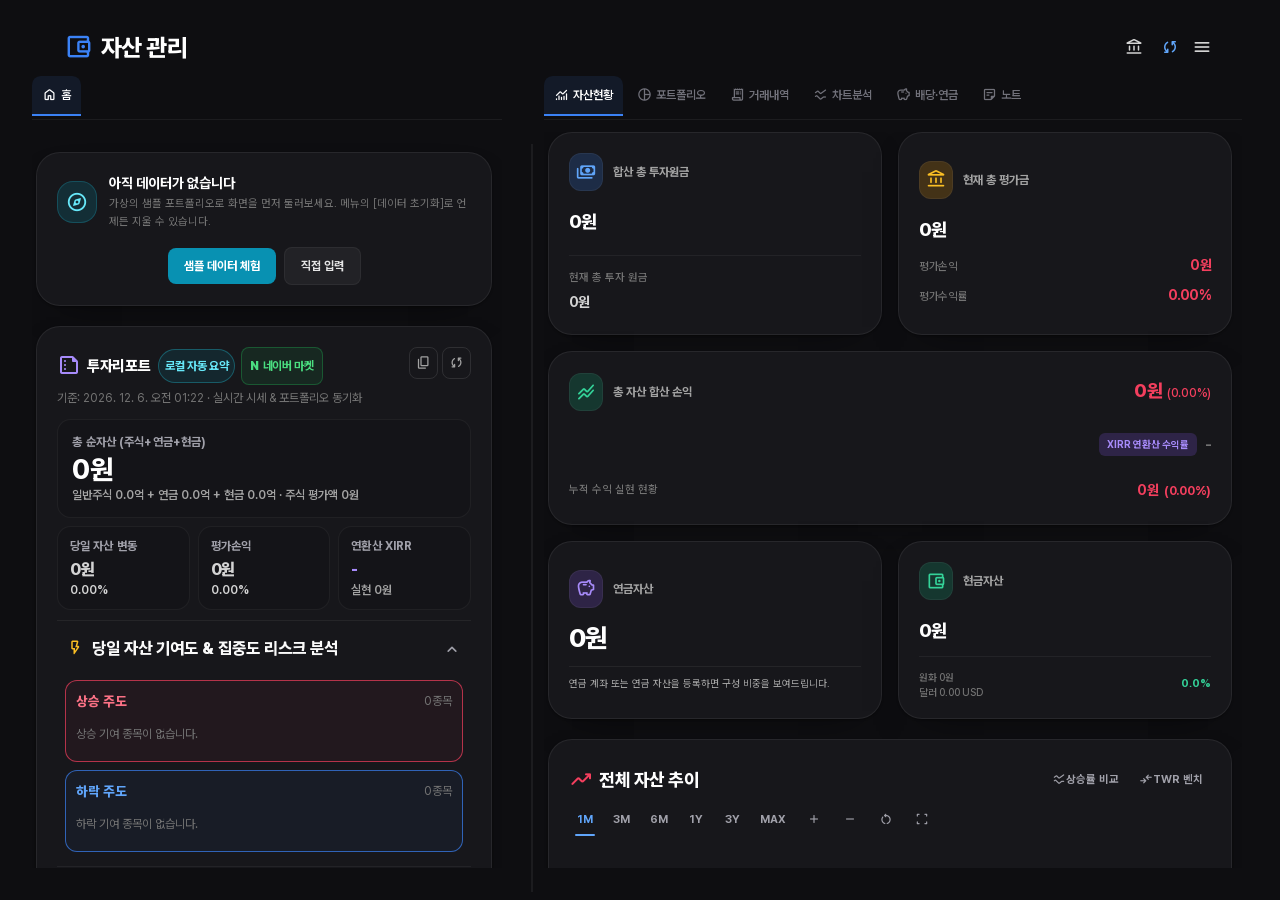
